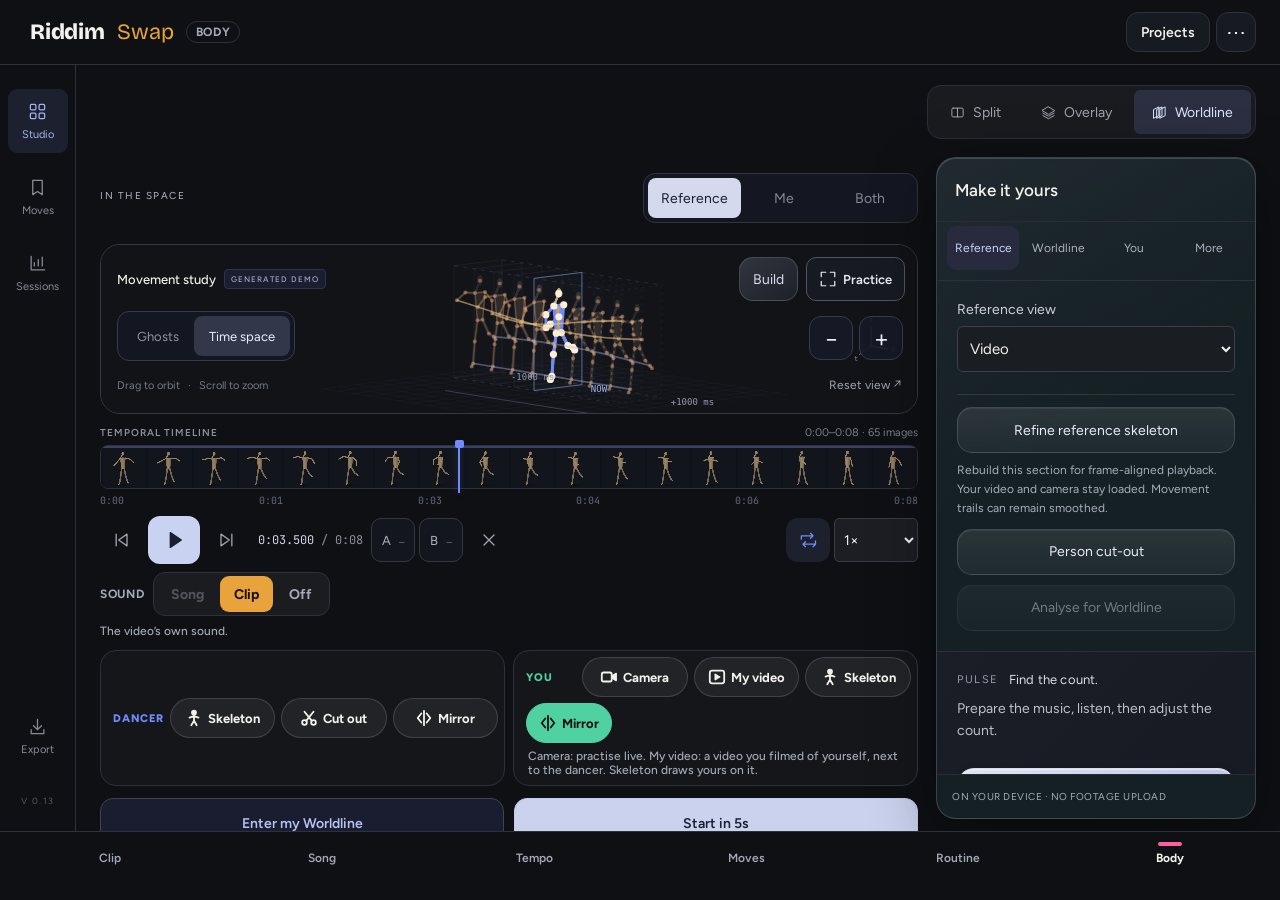
==== mirrorview/index.html @ 78fa69e2 "Routine timeline: drag moves straight away, safer trims, Undo, no tab switching - A move drags witho" ====
<!DOCTYPE html>

<html lang="en">
<head>
<script>window.RS_BUILD='rs-dcc51fe8d8'</script>
<meta charset="utf-8"/><meta content="width=device-width,initial-scale=1,viewport-fit=cover" name="viewport"/>
<meta content="#0b0e0d" name="theme-color"/><meta content="MirrorView — see movement through time. A local-first movement practice studio." name="description"/>
<title>Riddim Swap · Body</title>
<link rel="preconnect" href="https://fonts.googleapis.com"><link rel="preconnect" href="https://fonts.gstatic.com" crossorigin>
<link rel="stylesheet" href="https://fonts.googleapis.com/css2?family=Bricolage+Grotesque:opsz,wght@12..96,700;12..96,800&family=Figtree:wght@400;500;600;700&family=JetBrains+Mono:wght@500;700&display=swap">
<meta name="apple-mobile-web-app-capable" content="yes">
<meta name="mobile-web-app-capable" content="yes">
<meta name="apple-mobile-web-app-status-bar-style" content="black-translucent">
<link rel="manifest" href="../manifest.webmanifest">
<link rel="apple-touch-icon" href="../icons/apple-touch-icon.png">
<style>
:root{color-scheme:dark;--bg:#0E1014;--panel:#171A21;--line:#2C313C;--text:#F3F1EC;--muted:#A3A9B6;--green:#6E8BFF;--you:#4FD1A1;--ref:#6E8BFF;--radius:16px;font-family:Figtree,-apple-system,BlinkMacSystemFont,'Segoe UI',sans-serif;font-synthesis:none}*{box-sizing:border-box}html,body{margin:0;height:100%;overflow:hidden}body{background:var(--bg);color:var(--text);font-size:13px}button,input,select{font:inherit}button{cursor:pointer}button,a,select,input{touch-action:manipulation}button{color:inherit;background:none;border:0}button:disabled{opacity:.38;cursor:not-allowed}button:focus-visible,a:focus-visible,input:focus-visible,select:focus-visible,[tabindex]:focus-visible{outline:2px solid var(--green);outline-offset:3px}a{color:inherit;text-decoration:none}svg{width:18px;height:18px;fill:none;stroke:currentColor;stroke-width:1.6;stroke-linecap:round;stroke-linejoin:round;flex-shrink:0}.icon-defs{position:absolute;width:0;height:0;overflow:hidden}.app{height:100vh;height:100dvh;display:flex;flex-direction:column}.topbar{height:76px;flex-shrink:0;display:flex;align-items:center;justify-content:space-between;padding:0 28px;border-bottom:1px solid var(--line);gap:20px}.brand{display:flex;align-items:center;font-size:24px;letter-spacing:-1.2px;font-weight:650}.brand>span:not(.brand-mark){color:#959aa5;font-weight:400}.brand small{font-size:8px;letter-spacing:1.7px;margin-left:10px;padding:4px 5px;border:1px solid #393d46;border-radius:4px;color:#96a0c8}.brand-mark{display:inline-flex;gap:4px;margin-right:11px;transform:skewY(-10deg)}.brand-mark i{display:block;width:11px;height:25px;border:2px solid var(--green);border-radius:2px}.brand-mark i:last-child{background:var(--green);height:21px;margin-top:4px}.top-center{font-size:9px;letter-spacing:1.9px;color:#9397a0;display:flex;align-items:center;gap:9px}.status-dot{width:5px;height:5px;background:var(--green);border-radius:50%;display:inline-block}.top-actions{display:flex;align-items:center;gap:18px}.button{display:inline-flex;align-items:center;justify-content:center;gap:9px;background:var(--green);color:#131620;padding:12px 18px;border:1px solid transparent;border-radius:8px;font-size:12px;font-weight:650;transition:background .2s}.button:hover{background:#9eb1fa}.button.secondary{background:#212329;color:#dfe2ec;border-color:#333741}.button.secondary:hover{background:#2c3039}.button.wide{width:100%}.icon-button{display:inline-flex;align-items:center;justify-content:center;width:34px;height:34px;border-radius:7px;color:#9fa3ac;flex-shrink:0}.icon-button:hover{background:#22252b;color:#ffffff}.icon-button.active{color:var(--green);background:#1d202d}.workspace{display:flex;flex:1;min-height:0}.rail{width:90px;flex-shrink:0;border-right:1px solid var(--line);display:flex;flex-direction:column;align-items:center;padding-top:27px;gap:12px}.rail-item{width:64px;height:64px;border-radius:9px;display:flex;flex-direction:column;align-items:center;justify-content:center;gap:7px;color:#888c95;font-size:10px}.rail-item svg{width:19px;height:19px}.rail-item.selected{background:#1b1e28;color:var(--green)}.rail-item:hover{background:#1d1f25}.rail-spacer{flex:1}.version{font-size:9px;color:#565a63;letter-spacing:1.5px;margin:15px 0 25px}main{flex:1;min-width:0;min-height:0;padding:27px 30px 14px;display:flex;flex-direction:column}.workspace-heading{display:flex;align-items:center;justify-content:space-between;margin-bottom:25px;gap:20px}.eyebrow{font-size:9px;font-weight:600;letter-spacing:1.8px;color:#8e929d;margin:0 0 10px}.eyebrow span{padding:0 7px;color:#4f545f}h1{font-size:clamp(21px,2vw,29px);font-weight:500;letter-spacing:-.9px;margin:0}h1 em{font-style:normal;color:#878ea0}.mode-switch{display:flex;align-items:center;gap:4px;padding:5px;border:1px solid var(--line);background:#101215;border-radius:10px;flex-shrink:0}.mode-switch button{display:flex;align-items:center;justify-content:center;gap:7px;padding:9px 11px;border-radius:6px;font-size:11px;color:#a1a4ac}.mode-switch button.active{background:#202434;color:#b3c0f5}.mode-switch button:hover:not(.active){background:#1c1e23}.mode-switch button svg{width:15px;height:15px}.mode-switch b{font-size:7px;font-weight:600;letter-spacing:.6px;padding:3px 4px;border:1px solid #464f71;border-radius:3px;color:#91a3e8}.workbench{display:flex;gap:20px;flex:1;min-height:0;min-width:0}.stage-column{flex:1;min-width:0;min-height:0;display:flex;flex-direction:column}.stage{background:#101215;border:1px solid #2b2e34;border-radius:var(--radius);position:relative;overflow:hidden;flex:1;min-height:160px;isolation:isolate}#stage-canvas{width:100%;height:100%;display:block;touch-action:none}.stage-header{position:absolute;top:18px;left:21px;right:18px;display:flex;align-items:center;justify-content:space-between;pointer-events:none}.stage-header button{pointer-events:auto}.clip-label{display:flex;align-items:center;gap:9px;min-width:0}.clip-dot{width:5px;height:5px;background:var(--ref);border-radius:50%;flex-shrink:0}.clip-label strong{font-size:11px;font-weight:500;max-width:220px;overflow:hidden;text-overflow:ellipsis;white-space:nowrap}.tag{font-size:7px;font-weight:500;letter-spacing:1px;color:#9fa3ae;border:1px solid #353a44;border-radius:4px;padding:4px 6px;white-space:nowrap}.worldline-heading{position:absolute;top:81px;left:25px;pointer-events:none}.worldline-heading .eyebrow{font-size:8px;letter-spacing:2.5px;color:#828cb4;margin-bottom:10px}.tiny-world{padding:0!important;color:var(--green)!important;margin-right:4px}.worldline-heading h2{font-size:23px;font-weight:450;letter-spacing:-.7px;margin:0 0 9px}.worldline-heading p{font-size:10px;color:#8b909c;margin:0}.space-switch{position:absolute;bottom:53px;left:24px;background:#111316d9;border:1px solid #363b45;border-radius:7px;padding:3px;display:flex;backdrop-filter:blur(8px)}.space-switch button{padding:6px 10px;border-radius:4px;font-size:10px;color:#8f949f}.space-switch button.active{background:#252939;color:#c3ccee}.stage-footer{position:absolute;bottom:15px;left:24px;right:23px;display:flex;align-items:center;justify-content:space-between;color:#747a87;font-size:9px;gap:10px;pointer-events:none}.stage-footer span{display:flex;align-items:center;gap:6px}.stage-footer svg{width:12px;height:12px}.stage-footer b{font-weight:400;margin:0 2px}.stage-footer button{pointer-events:auto}.text-button{color:#9ea4b2;font-size:10px;padding:3px;display:inline-flex;align-items:center;gap:7px}.text-button:hover{color:var(--green)}.camera-placeholder{position:absolute;left:50%;right:0;top:38%;padding:0 18px;text-align:center;max-width:100%;pointer-events:none}.camera-placeholder>svg{width:32px;height:32px;color:#878fa1}.camera-placeholder h3{font-size:18px;font-weight:500;letter-spacing:-.5px}.camera-placeholder p{font-size:11px;line-height:1.6;color:#8c919e;max-width:220px;margin:0 auto 15px}.camera-placeholder button{pointer-events:auto}.camera-placeholder small{display:block;margin-top:12px;color:#777d8a;font-size:9px}.score-badge{position:absolute;top:61px;right:17px;background:#0f1117f0;border:1px solid #383d50;padding:11px 16px;border-radius:9px;text-align:center;max-width:180px}.score-badge span{display:block;letter-spacing:1px;font-size:7px;color:#a0a7c1}.score-badge strong{font-size:25px;display:block;margin:4px 0;color:var(--green)}.score-badge small{display:block;font-size:9px;color:#a0a6b4}.prepare-banner{position:absolute;bottom:55px;left:50%;transform:translateX(-50%);width:min(90%,400px);display:flex;align-items:center;gap:15px;background:#16181df5;border:1px solid #454e72;padding:15px;border-radius:9px;z-index:5;box-shadow:0 8px 25px #00000055}.prepare-banner>div{flex:1}.prepare-banner strong{font-size:11px;display:block;margin-bottom:8px}.prepare-banner progress{width:100%;height:3px;accent-color:var(--green)}.spinner{width:17px;height:17px;border:2px solid #464c5a;border-top-color:var(--green);border-radius:50%;animation:spin 1s linear infinite}@keyframes spin{to{transform:rotate(360deg)}}.transport{margin-top:16px;flex-shrink:0;padding:0 1px}.timeline-top{display:flex;justify-content:space-between;align-items:center;margin-bottom:10px}.timeline-top .eyebrow{margin:0;font-size:8px;letter-spacing:1.5px}.timeline-top>span:last-child{font-size:9px;color:#7a7f8a}.timeline{height:52px;border-radius:7px;border:1px solid #2d3139;position:relative;touch-action:none;cursor:ew-resize;background:#16181d}.timeline canvas{width:100%;height:100%;border-radius:6px;display:block}.playhead{position:absolute;top:-4px;bottom:-5px;width:2px;background:var(--green);pointer-events:none;left:43.75%;box-shadow:0 0 7px #6E8BFF40}.playhead>i{position:absolute;width:9px;height:8px;background:var(--green);left:-3.5px;top:-2px;border-radius:2px}.loop-region{position:absolute;top:0;bottom:0;background:#6E8BFF14;border-top:2px solid #6E8BFF80;border-bottom:2px solid #6E8BFF80;pointer-events:none}.marker{position:absolute;top:17px;bottom:0;width:20px;height:33px;transform:translateX(-50%);font-size:10px;font-weight:700;border-radius:3px;z-index:2;cursor:ew-resize;touch-action:none}.marker-a{background:var(--green);color:#151821}.marker-b{background:#eec174;color:#241e14}.timeline-ticks{display:flex;justify-content:space-between;margin:7px 0 9px;font:8px 'JetBrains Mono',ui-monospace,SFMono-Regular,Consolas,monospace;color:#646b7c}.transport-row{display:flex;align-items:center;justify-content:space-between;gap:10px}.play-controls,.transport-right,.loop-controls{display:flex;align-items:center;gap:5px}.play-button{width:35px;height:35px;background:var(--green);color:#0d1123;border-radius:50%;display:flex;align-items:center;justify-content:center}.play-button:hover{background:#b1c0fd}.play-button svg{width:16px;height:16px;fill:currentColor;stroke-width:1.5}.time-code{margin-left:10px;font-size:10px;font-family:'JetBrains Mono',ui-monospace,SFMono-Regular,Consolas,monospace;display:flex;gap:7px;color:#8d919a}.time-code strong{font-weight:400;color:#d2d6e4}.compact{border:1px solid #333842;border-radius:5px;font-size:10px;padding:7px 10px;white-space:nowrap;background:#14161d;color:#afb4c0;min-height:31px}.compact span{color:#7e8493;margin-left:5px;font:9px ui-monospace,monospace}.compact:hover{background:#222532}.compact.active{color:var(--green);border-color:#3f4662}.transport select{font-size:10px;width:83px;padding:8px 5px;border-radius:5px}.bottom-caption{display:flex;align-items:center;justify-content:space-between;padding:14px 1px 0;font-size:9px;color:#6f7481;flex-shrink:0}.bottom-caption>span:first-child{display:flex;align-items:center;gap:5px}.bottom-caption i{width:5px;height:5px;border-radius:50%;background:var(--ref);display:inline-block}.bottom-caption i.green{background:var(--you)}.bottom-caption b{margin:0 5px;font-weight:400}.bottom-caption>span:nth-child(2){font-size:9px;letter-spacing:.1px;color:#858d9f}.bottom-caption .text-button{font-size:9px}kbd{border:1px solid #393e49;border-radius:3px;padding:1px 4px;font:9px ui-monospace,monospace}.inspector{width:289px;flex-shrink:0;background:#121316;border:1px solid #2b2e34;border-radius:var(--radius);display:flex;flex-direction:column;min-height:0;overflow:hidden}.inspector-head{padding:21px 18px 20px;border-bottom:1px solid #2a2d35;display:flex;align-items:center;justify-content:space-between;gap:8px}.inspector-head>span:first-child{font-size:13px;letter-spacing:-.25px}.mini-tag{font-size:6.5px;letter-spacing:.9px;color:#9caae1;border:1px solid #313852;padding:4px 5px;border-radius:3px}.inspector-scroll{overflow:auto;scrollbar-width:thin;scrollbar-color:#313546 transparent;min-height:0;flex:1}.control-section{padding:20px 18px;border-bottom:1px solid #252830}.section-label{font-size:8px;letter-spacing:1px;color:#6a707f;display:flex;align-items:center;gap:10px}.section-label>span{font-size:10px;letter-spacing:.2px;color:#d1d5e2}.section-description{font-size:10px;line-height:1.7;color:#7f8594;margin:11px 0 16px}.range-label{display:flex;align-items:center;justify-content:space-between;font-size:10px;color:#949bab;margin-top:17px}.range-label output{font-family:'JetBrains Mono',ui-monospace,SFMono-Regular,monospace;font-size:10px;color:#b0b9dc;background:#1c1f2b;border:1px solid #2a2e3f;padding:3px 6px;border-radius:4px}input[type=range]{display:block;width:100%;height:3px;margin:14px 0 20px;accent-color:var(--green);appearance:none;background:#2f323b;border-radius:9px;cursor:pointer}input[type=range]::-webkit-slider-thumb{appearance:none;width:11px;height:11px;border:2px solid #131621;border-radius:50%;background:var(--green);box-shadow:0 0 0 1px #5b6694}input[type=range]::-moz-range-thumb{width:9px;height:9px;background:var(--green);border:2px solid #131621;border-radius:50%}.dual-fields{display:flex;gap:12px;margin-top:18px}.dual-fields label{width:50%;font-size:9px;color:#8c93a2}.dual-fields select{display:block;width:100%;margin-top:8px}select{border:1px solid #31353f;background:#191b1f;color:#b7bcd3;font-size:11px;padding:8px;border-radius:5px}.segmented{display:flex;background:#0d0e11;border:1px solid #282c3a;padding:3px;border-radius:7px;margin:16px 0 11px}.segmented button{flex:1;padding:7px 5px;border-radius:4px;font-size:10px;color:#838a9b}.segmented button.active{background:#232739;color:#b1bce9}.switch-row{display:flex;justify-content:space-between;align-items:center;gap:10px;margin-top:16px;min-height:20px}.switch-row>span{font-size:10px;color:#a1a7b5;display:flex;align-items:center;gap:8px}.switch-row svg{width:13px;height:13px;color:#939aaa}.switch{width:27px;height:16px;border-radius:20px;background:#363a44;padding:3px;position:relative;flex-shrink:0}.switch:after{content:'';position:absolute;left:3px;top:3px;width:10px;height:10px;background:#7f8799;border-radius:50%;transition:transform .17s}.switch.on{background:#7b91e7}.switch.on:after{background:#191e35;transform:translateX(11px)}.small-label{display:flex;align-items:center;justify-content:space-between;gap:5px;font-size:9px;color:#8990a2;margin-top:18px}.small-label select{max-width:155px;font-size:10px;padding:6px}.info-note{border:1px solid #2e323a;background:#161821;border-radius:7px;display:flex;align-items:flex-start;gap:9px;padding:10px;margin-top:18px;color:#8188a6}.info-note svg{width:12px;height:12px;margin-top:1px}.info-note span{font-size:9px;line-height:1.65}.fine-print{display:block;font-size:9px;color:#777f92;line-height:1.65;margin-top:11px}.practice summary{list-style:none;cursor:pointer;display:flex;justify-content:space-between;align-items:center;margin-bottom:16px}.practice summary::-webkit-details-marker{display:none}.practice>summary>span:last-child{color:#6e778b}.pair-buttons{display:flex;gap:8px;margin-top:17px}.pair-buttons>*{flex:1}.record-button{background:#252017;color:#efc987;border-color:#514228;margin-top:18px}.record-button:hover{background:#382f20}.record-button i{width:6px;height:6px;background:#f9c770;border-radius:50%}.record-button.recording{background:#852c26;color:#ffffff}.checkbox-label{display:flex;align-items:center;gap:6px;font-size:10px;color:#969caa;margin-top:12px}.checkbox-label input{accent-color:var(--green)}.inspector-foot{padding:14px 15px;display:flex;align-items:center;gap:7px;font-size:6.5px;letter-spacing:.8px;color:#828bad;border-top:1px solid #292c34;flex-shrink:0}.inspector-foot>span:last-child{margin-left:auto;color:#5f6678}.toast{position:fixed;bottom:25px;left:50%;transform:translateX(-50%);max-width:min(92vw,500px);width:max-content;border:1px solid #495378;background:#161821fa;color:#dadeed;padding:13px 20px;border-radius:10px;box-shadow:0 8px 30px #00000088;font-size:12px;line-height:1.5;z-index:1000;white-space:normal}dialog{border:1px solid #393d48;background:#11131a;color:var(--text);border-radius:18px;padding:25px;width:min(92vw,530px);max-height:85dvh;overflow:auto;box-shadow:0 25px 100px #000000bb}dialog::backdrop{background:#040506bd;backdrop-filter:blur(7px)}.modal-head{display:flex;justify-content:space-between;gap:20px;align-items:flex-start;margin-bottom:24px}.modal-head .eyebrow{font-size:8px}.modal-head h2{font-size:24px;letter-spacing:-.7px;font-weight:500;margin:0}.modal-copy{color:#9198a8;font-size:12px;line-height:1.8}.modal-copy strong{color:#c9cfe9;font-weight:550}.modal-input{width:100%;border:1px solid #3b4055;background:#0e1015;border-radius:8px;padding:13px;color:#d7dbeb;outline:none;font-size:13px}.modal-row{display:flex;gap:10px;align-items:center;margin-top:13px}.modal-row>*{min-width:0}.modal-row .modal-input{flex:1}.dropzone{border:1px dashed #515c87;border-radius:12px;background:#181c2910;padding:32px;text-align:center;cursor:pointer}.dropzone>svg{width:28px;height:28px;color:var(--green)}.dropzone h3{font-size:16px;font-weight:500}.dropzone p{font-size:11px;color:#828a9d}.or-divider{display:flex;align-items:center;gap:13px;font-size:10px;color:#70798e;margin:23px 0}.or-divider:before,.or-divider:after{content:'';height:1px;background:#2d3247;flex:1}.list-item{border:1px solid #282d41;padding:14px;margin:9px 0;border-radius:9px;display:flex;align-items:center;justify-content:space-between;gap:10px}.list-item h3{font-size:13px;font-weight:550;margin:0 0 5px}.list-item p{font-size:10px;color:#7e86a7;margin:0;line-height:1.6}.list-actions{display:flex;gap:5px;flex-shrink:0}.empty-state{padding:25px 12px;text-align:center;color:#858d9f;line-height:1.8;font-size:12px}.guide-step{display:flex;gap:16px;padding:13px 0;border-bottom:1px solid #25293a}.guide-step>b{font-size:11px;font-weight:400;color:var(--green);margin-top:2px}.guide-step h3{font-size:13px;font-weight:500;margin:0 0 6px}.guide-step p{font-size:11px;line-height:1.7;color:#878fa1;margin:0}.shortcut-grid{display:grid;grid-template-columns:1fr 1fr;gap:12px;margin:20px 0;font-size:11px;color:#9ea5bf}.shortcut-grid span{display:flex;align-items:center;gap:8px}.review-video{width:100%;max-height:48vh;background:#070708;border-radius:8px}.recording-badge{position:absolute;right:18px;bottom:57px;display:flex;align-items:center;gap:8px;background:#352a18ed;border:1px solid #897147;padding:8px 10px;border-radius:7px;font:10px ui-monospace,monospace;color:#ffdea4}.recording-badge>i{width:6px;height:6px;background:#ffcb71;border-radius:50%;animation:blink 1s infinite}.recording-badge button{font-size:10px;color:#fff0d6;margin-left:5px}@keyframes blink{50%{opacity:.3}}#mobile-settings,#close-settings{display:none}.stage:fullscreen{border-radius:0;width:100vw;height:100vh;background:#0c0d0f}.stage:fullscreen .worldline-heading{top:85px}[hidden]{display:none!important}
@media(min-width:1600px){main{padding:35px 42px 20px}.inspector{width:320px}.control-section{padding:24px}.topbar{height:85px}.worldline-heading{top:90px;left:33px}.worldline-heading h2{font-size:28px}.workspace-heading{margin-bottom:30px}}
@media(max-width:1200px){.top-center{display:none}main{padding:23px 21px 15px}.rail{width:72px}.rail-item{width:54px}.inspector{width:254px}.workbench{gap:15px}.workspace-heading{gap:8px}.mode-switch button{padding:8px;font-size:10px}.mode-switch b{display:none}h1{font-size:22px}.bottom-caption>span:nth-child(2){display:none}.time-code{font-size:9px;gap:4px;margin-left:3px}.loop-controls .compact{padding:7px}.transport-row{gap:4px}}
@media(max-width:950px){.rail{display:none}.topbar{height:66px;padding:0 20px}main{padding:20px}.inspector{display:none;position:fixed;right:18px;top:95px;bottom:22px;width:285px;z-index:70;box-shadow:0 12px 70px #000000dd}.inspector.open{display:flex}#mobile-settings,#close-settings{display:inline-flex}.inspector-head .mini-tag{display:none}.worldline-heading{top:85px}.stage-header{left:22px}.workbench{gap:0}.workspace-heading{margin-bottom:20px}.mode-switch button{font-size:11px;padding:9px 12px}h1{font-size:25px}.bottom-caption>span:nth-child(2){display:inline}.transport{margin-top:15px}.transport-row{gap:12px}.time-code{font-size:11px;margin-left:8px}.loop-controls .compact{padding:7px 10px}.topbar .brand{font-size:22px}}
@media(max-width:600px){.topbar{height:60px;padding:0 16px;gap:10px}.brand{font-size:22px!important}.brand small{font-size:6px;padding:3px;margin-left:7px}.brand-mark i{width:9px;height:22px}.brand-mark i:last-child{height:18px}.top-actions{gap:7px}.upload{padding:9px 12px;font-size:10px}.top-actions .icon-button{width:28px}main{padding:16px 12px 9px}.workspace-heading{align-items:flex-start;flex-direction:column;gap:14px;margin-bottom:13px}.workspace-heading .eyebrow{font-size:7px;margin-bottom:7px;letter-spacing:1.6px}h1{font-size:24px;letter-spacing:-1px}.mode-switch{width:100%;justify-content:space-between;padding:4px;border-radius:8px}.mode-switch button{flex:1;font-size:10px;padding:7px 8px;gap:7px}.mode-switch svg{width:14px;height:14px}.stage{border-radius:12px;min-height:150px}.stage-header{top:10px;left:14px;right:10px}.clip-label{gap:6px}.clip-label strong{max-width:118px;font-size:9px}.tag{font-size:5.5px;padding:3px 4px;letter-spacing:.5px}.worldline-heading{top:62px;left:16px}.worldline-heading .eyebrow{font-size:7px;margin-bottom:6px;letter-spacing:1.6px}.worldline-heading h2{font-size:20px;margin-bottom:6px}.worldline-heading p{font-size:8px}.space-switch{bottom:39px;left:14px}.space-switch button{font-size:9px;padding:5px 9px}.stage-footer{bottom:12px;left:14px;right:13px;font-size:7px;gap:3px}.stage-footer .text-button{font-size:8px}.stage-footer svg{width:9px}.transport{margin-top:12px}.timeline-top{margin-bottom:8px}.timeline-top .eyebrow{font-size:7px}.timeline-top>span:last-child{font-size:7px}.timeline{height:39px}.marker{top:8px;height:28px;width:19px}.timeline-ticks{font-size:7px;margin:7px 0}.transport-row{gap:3px;flex-wrap:wrap}.play-controls{gap:1px}.play-controls .icon-button{width:27px}.play-button{width:32px;height:32px}.time-code{font-size:8px;gap:4px;margin-left:5px}.loop-controls{gap:3px}.loop-controls .compact{padding:6px;min-height:27px;font-size:9px}.compact span{font-size:8px;margin-left:2px}.loop-controls .icon-button{width:22px;height:25px}.loop-controls .icon-button svg{width:13px}.transport-right{gap:2px}.transport-right .icon-button{width:29px}.transport select{width:64px;font-size:9px;padding:6px 3px}.transport-right{margin-left:auto}.bottom-caption{padding-top:9px;font-size:7px}.bottom-caption>span:nth-child(2){display:none}.bottom-caption .text-button{font-size:7px}.bottom-caption kbd{font-size:7px}.inspector{top:auto;bottom:0;left:0;right:0;width:100%;max-height:74dvh;border-radius:17px 17px 0 0;z-index:80}.inspector-head{padding:15px 20px}.inspector-scroll{padding-bottom:env(safe-area-inset-bottom)}.control-section{padding:18px 22px}.camera-placeholder{left:0;right:0;top:60%;padding:0 24px}.camera-placeholder>svg{width:24px;height:24px}.camera-placeholder h3{font-size:14px;margin:10px 0}.camera-placeholder p{font-size:9px;margin-bottom:10px;max-width:240px}.camera-placeholder button{padding:9px 13px;font-size:10px}.camera-placeholder small{font-size:7px;margin-top:8px}.score-badge{top:46px;right:12px;padding:7px 9px;max-width:145px}.score-badge strong{font-size:20px}.score-badge small{font-size:7px}.score-badge span{font-size:6px}.prepare-banner{bottom:78px;padding:12px;gap:8px}.prepare-banner strong{font-size:9px}.recording-badge{bottom:39px;right:12px;padding:6px;font-size:8px}.recording-badge button{font-size:8px}dialog{padding:20px}.modal-head h2{font-size:22px}.modal-row{flex-wrap:wrap}.modal-row .button{flex-shrink:0}.modal-copy{font-size:11px}}
@media(max-height:700px) and (min-width:951px){.topbar{height:57px}main{padding-top:16px;padding-bottom:10px}.workspace-heading{margin-bottom:14px}.workspace-heading .eyebrow{margin-bottom:6px}.worldline-heading{top:58px}.worldline-heading h2{font-size:20px}.stage-header{top:10px}.transport{margin-top:10px}.timeline{height:40px}.bottom-caption{padding-top:8px}}
@media(max-height:580px) and (max-width:950px){.topbar{height:45px}.workspace-heading{flex-direction:row;align-items:center;margin-bottom:9px;gap:10px}.workspace-heading .eyebrow{display:none}h1{font-size:18px}.mode-switch{width:auto}.mode-switch button{padding:5px}.mode-switch svg{display:none}.topbar .brand{font-size:18px!important}main{padding:9px 12px}.timeline{height:25px}.timeline-top{display:none}.worldline-heading{display:none!important}.transport{margin-top:7px}.bottom-caption{display:none}.stage-header{top:7px}.stage-footer{bottom:8px}.space-switch{bottom:31px}.inspector{max-height:85dvh}.marker{top:3px;height:21px}.camera-placeholder{top:28%;left:50%}.camera-placeholder>svg,.camera-placeholder small,.camera-placeholder p{display:none}.camera-placeholder h3{margin:8px 0;font-size:12px}}
@media(prefers-reduced-motion:reduce){*,*:before,*:after{animation:none!important;transition:none!important}}

/* 0.2 media reliability: real video elements stay mounted and visible. */
.native-plane{position:absolute;overflow:hidden;pointer-events:none;background:transparent;z-index:0}
.native-plane video{width:100%;height:100%;object-fit:contain;display:block;background:transparent}
.native-reference{z-index:1}.native-camera{z-index:0}
#stage-canvas{position:relative;z-index:2}
.native-plane.pip{z-index:3;background:#0b0c0f;border:1px solid #58607180;border-radius:8px;box-shadow:0 3px 15px #00000055}
.pip-label{display:none;position:absolute;left:5px;bottom:5px;background:#0b0c0ec9;padding:3px 5px;border-radius:3px;font:7px monospace;color:#c1c8e2}
.pip .pip-label{display:block}.decoder-video{position:fixed;left:2px;bottom:2px;width:8px;height:8px;opacity:1;pointer-events:none;z-index:0}
.stage-header,.worldline-heading,.space-switch,.stage-footer,.camera-placeholder,.score-badge{z-index:4}
.prepare-banner,.recording-badge{z-index:7}
.health-bar{display:flex;align-items:center;gap:12px;padding:9px 22px;border-bottom:1px solid #796137;background:#2b2419;color:#f0d4a4;font-size:12px;flex-shrink:0}
.health-bar>span{flex:1;min-width:0;max-height:60px;overflow:auto;line-height:1.45}.health-bar button{white-space:nowrap;color:inherit}
.media-failure{border:1px solid #9a7c47;background:#302718;padding:14px;border-radius:10px;line-height:1.55;font-size:13px;margin:14px 0;overflow-wrap:anywhere}
.media-failure strong{display:block;margin-bottom:6px}.media-failure small{display:block;margin-top:8px;font-family:monospace}
.diagnostic-report{width:100%;box-sizing:border-box;border:1px solid #393e49;background:#0d0e11;color:#bbc0d4;border-radius:9px;padding:12px;height:240px;resize:vertical;font:11px/1.5 monospace}
#camera-detail{display:block;margin:8px 0;line-height:1.5}#resume-camera-button{margin-top:8px}#sound-button{margin:10px 0}
#camera-placeholder p{overflow-wrap:anywhere}#camera-placeholder #camera-message{max-height:100px;overflow:auto}
.modal-load-status{font-size:12px;line-height:1.5;color:#d9c299;margin:12px 0}
@media(max-width:650px){.health-bar{padding:7px 12px;gap:8px;font-size:10px}.health-bar>span{max-height:65px}.health-bar .text-button{font-size:9px}.diagnostics-button{font-size:9px!important}.camera-placeholder p{max-height:55px!important}.pip-label{font-size:6px}.media-failure{font-size:12px}.top-center{display:none}}

/* 0.3: visible playback choices, separate measured frame rates, no extra hidden setup. */
.playback-tools{display:flex;align-items:center;gap:8px;flex-shrink:0;padding:0 0 8px;flex-wrap:wrap}
.playback-tools label{display:flex;align-items:center;gap:8px;color:#9ea4b2;font-size:11px}
.playback-tools select{border:1px solid #3a3f4a;border-radius:6px;background:#1a1d22;color:#F3F1EC;padding:8px;min-width:142px}
.playback-tools .compact{min-height:35px;font-size:11px}
.playback-tools .compact.active{background:#22273b;color:#aabaf8;border-color:#6f7db4}
.tracking-strip{display:flex;justify-content:space-between;gap:10px;font-size:10px;line-height:1.45;color:#979ead;flex-shrink:0;padding:0 0 8px;min-height:22px}
#reference-analysis-status{max-width:72%}#tracking-fps{font-variant-numeric:tabular-nums;text-align:right;color:#a0abd4}
.native-mask-canvas{position:absolute;inset:0;width:100%;height:100%;z-index:1;pointer-events:none}
@media(max-width:650px){.playback-tools{gap:6px;padding-bottom:6px}.playback-tools label{flex:1;min-width:0;font-size:10px;gap:6px}.playback-tools select{flex:1;min-width:0;font-size:14px;min-height:39px;max-width:190px}.playback-tools .compact{font-size:10px;padding:7px;min-height:39px}#analyse-button{width:100%;min-height:32px}.tracking-strip{font-size:9px;gap:8px;min-height:30px;max-height:48px;overflow:hidden}.stage{min-height:130px}.workspace-heading h1,.workspace-heading>.eyebrow{display:none}.workspace-heading{margin-bottom:9px}.tracking-strip #reference-analysis-status{max-width:67%}}
@media(max-height:650px){.playback-tools label{font-size:10px}.playback-tools select{min-height:28px;padding:4px}.playback-tools .compact{min-height:28px}#analyse-button{width:auto;min-height:28px}.tracking-strip{font-size:9px;min-height:18px;padding-bottom:4px}.stage{min-height:100px}.transport{margin-top:7px}}

@media(max-height:480px) and (orientation:landscape){
 .topbar{height:36px}.health-bar{max-height:22px;padding:3px 10px;overflow:auto;font-size:9px}.health-bar>span{max-height:20px}
 main{padding:6px 12px}.workspace-heading{margin-bottom:4px;height:28px;min-height:28px}.workspace-heading h1{display:none}.workspace-heading>div:first-child{display:none}.mode-switch{padding:2px}.mode-switch button{padding:4px 8px}
 .playback-tools{padding-bottom:4px}.playback-tools .compact{min-height:28px;padding:5px}.playback-tools select{min-height:28px;padding:3px}
 .tracking-strip{max-height:18px;min-height:18px;overflow:hidden;padding-bottom:3px}.stage{min-height:150px}.timeline-ticks{display:none}.transport-row{margin-top:5px}.transport{margin-top:5px}
}

/* 0.4 — a movement surface, not a wall of toggles. Large labelled primary actions. */
:root{--bg:#0E1014;--panel:#171A21;--line:#2C313C;--text:#F3F1EC;--muted:#A3A9B6;--green:#6E8BFF;--radius:20px}
button,input,select{font-size:14px}.topbar{height:64px;padding:0 24px}.brand{font-size:23px}.brand small{font-size:12px}.top-center{font-size:10px;letter-spacing:1.8px;color:#a0a6b4}.top-actions{gap:10px}.button{min-height:46px;font-size:14px;padding:10px 16px;border-radius:12px}.compact{min-height:44px;padding:9px 12px;font-size:14px;border-radius:10px}.text-button{font-size:13px;min-height:44px}.icon-button{width:44px;height:44px;min-width:44px;border-radius:12px}.icon-button svg{width:20px;height:20px}.upload{background:#dce1f5;color:#171a25}.rail{width:76px;padding-top:24px}.rail-item{font-size:11px;width:60px}.rail-item.selected{background:#1c202f;color:#a4b3ed}main{padding:20px 24px 12px}.workspace-heading{margin-bottom:18px}.workspace-heading h1{font-size:29px;font-weight:600;letter-spacing:-1px}.workspace-heading h1 em{font-family:inherit;font-style:normal;font-weight:400;color:#989fb9}.workspace-heading .eyebrow{font-size:10px;letter-spacing:1.8px;color:#9da2ae}.mode-switch{padding:4px;background:#191b1f;border:1px solid #2a2e36;border-radius:14px}.mode-switch button{min-height:44px;padding:8px 18px;font-size:14px;gap:8px}.mode-switch button.active{background:#2b2f41;color:#dce3fe}.workbench{gap:18px}.inspector{width:320px;background:#11191b;border:1px solid var(--line);border-radius:20px}.inspector-head{padding:12px 18px;min-height:64px}.inspector-head strong{font-size:17px;font-weight:550}.control-tabs{display:flex;padding:4px 10px 10px;gap:3px;border-bottom:1px solid var(--line);flex-shrink:0}.control-tabs button{flex:1;min-width:0;min-height:44px;font-size:12px;padding:6px;border-radius:9px;color:#acb1bd}.control-tabs button.active{background:#272b3d;color:#cbd5fe}.control-section{padding:20px;border-bottom:1px solid var(--line)}.section-label{font-size:11px;letter-spacing:1.5px;color:#959cac}.section-label span{font-size:13px;letter-spacing:.2px;color:#dadde8}.panel-title{font-size:21px;margin:12px 0 10px;font-weight:500;letter-spacing:-.5px}.section-description{font-size:14px;color:#bdc1cb;line-height:1.6}.fine-print{font-size:12px;line-height:1.6;color:#a2a7b3}.small-label,.range-label{font-size:14px}.small-label select,select{min-height:44px;padding:10px;font-size:14px;background:#1c1e24;border:1px solid #383d48;border-radius:9px;color:#f3f4f8}.switch-row{min-height:52px;font-size:14px}.switch-row>span{font-size:14px}.switch{width:48px;height:30px;min-height:44px;position:relative;background:transparent!important;border:0!important}.switch::before{content:'';position:absolute;width:44px;height:26px;border-radius:30px;background:#32363f;left:2px;top:9px}.switch::after{width:18px;height:18px;top:13px;left:6px;position:absolute;background:#c5c9d1}.switch.on::before{background:#8998d3}.switch.on::after{left:24px;transform:none!important;background:#11162b}.pair-buttons{gap:8px}.pair-buttons>*{flex:1;white-space:normal;line-height:1.3}.checkbox-label{font-size:14px;line-height:1.5;min-height:46px;gap:10px}.checkbox-label input{width:20px;height:20px;flex-shrink:0}.inspector .wide{margin-top:10px}.inspector .info-note{font-size:12px;line-height:1.5}.inspector-foot{font-size:10px;padding:15px;color:#a5aab4;letter-spacing:.5px}
input[type=range]{height:44px;min-height:44px;accent-color:#93a5eb;margin:4px 0;cursor:pointer}input[type=range]::-webkit-slider-thumb{width:22px;height:22px}input[type=range]::-moz-range-thumb{width:22px;height:22px}.segmented{padding:4px;border:1px solid #30343d;background:#141721;border-radius:12px;display:flex}.segmented button{min-height:40px;padding:8px 13px;font-size:14px;flex:1;white-space:nowrap;border-radius:8px}.segmented button.active{background:#d4d9ee;color:#191e32}.world-subject{display:flex;align-items:center;justify-content:space-between;gap:12px;padding:0 0 10px;flex-shrink:0}.world-subject>span{font-size:10px;letter-spacing:1.5px;color:#b1b6c1}.world-subject .segmented{min-width:275px}.body-state-card{display:flex;align-items:center;gap:9px;padding:0 3px 10px;font-size:13px;color:#aebbee;flex-shrink:0}.stage{border:1px solid #353943;border-radius:20px;background:#111316;min-height:170px}.stage-header{top:12px;left:16px;right:12px}.clip-label{gap:8px;flex-wrap:wrap;max-width:calc(100% - 50px)}.clip-label strong{font-size:13px;max-width:210px}.clip-label .tag{font-size:8px;background:#1a1e30;color:#a6adca;border-color:#2f344b;max-width:150px}.clip-dot{display:none}.space-switch{left:16px;right:auto;top:auto;bottom:52px;padding:4px;max-width:none;border-radius:12px;background:#151824e8;border:1px solid #363b50}.space-switch button{min-height:40px;font-size:13px;padding:8px 15px;border-radius:8px}.space-switch button.active{background:#32374a;color:#ebeffe}.space-navigation{position:absolute;right:14px;bottom:53px;display:flex;gap:6px;z-index:5}.space-navigation .icon-button{background:#171a27e8;border:1px solid #363b50;color:#ebeffe;font-size:24px}.stage-footer{bottom:6px;left:16px;right:12px;font-size:11px}.stage-footer .text-button{font-size:12px}.stage-footer svg{display:none}.camera-placeholder h3{font-size:21px}.camera-placeholder p{font-size:14px;line-height:1.5}.camera-placeholder .button{min-height:48px}.camera-placeholder small{font-size:11px}.pip-label{font-size:9px}.native-plane.pip{border-radius:12px;opacity:.9}.prepare-banner{font-size:13px;border-radius:12px}.prepare-banner strong{font-size:13px}.recording-badge{font-size:14px}.recording-badge button{min-height:44px;font-size:13px}.playback-tools{padding:20px;display:flex;flex-direction:column;align-items:stretch;gap:10px;border-bottom:1px solid var(--line)}.playback-tools label{display:flex;flex-direction:column;align-items:stretch;font-size:14px;color:#ced1dd}.playback-tools select{max-width:none;min-height:46px;font-size:15px}.playback-tools .compact{min-height:46px;font-size:14px;width:100%}.tracking-strip{padding:16px 20px;font-size:12px;min-height:90px;max-height:none;display:flex;flex-direction:column;gap:12px}.tracking-strip #reference-analysis-status{max-width:100%;color:#cacdd5}#tracking-fps{font-size:14px;text-align:left}.coverage-card{border:1px solid #655334;padding:12px;border-radius:12px;background:#241f16;margin-top:12px}.coverage-card.complete{border-color:#384267;background:#161925}.coverage-card strong{font-size:13px}.coverage-card p{font-size:12px;line-height:1.5;margin-bottom:0;color:#c0c4ce}.coverage-track{height:7px;background:#0e1015;position:relative;border-radius:6px;margin-top:12px;overflow:hidden}.coverage-track i{position:absolute;height:100%;background:#8fa1e6;border-radius:6px}
.transport{margin-top:12px;padding:0}.timeline-top{margin-bottom:6px}.timeline-top .eyebrow{font-size:10px;letter-spacing:1px}.timeline-top>span:last-child{font-size:11px}.timeline{height:44px;border-radius:8px}.timeline-ticks{font-size:10px;margin-top:5px}.transport-row{margin-top:6px;gap:8px;flex-wrap:wrap}.play-controls{gap:4px}.play-button{width:52px;height:48px;border-radius:12px;background:#cad2f1;color:#191e34}.play-button svg{width:22px;height:22px}.time-code{font-size:12px;margin-left:6px}.transport .compact{font-size:13px;min-height:44px;padding:6px 10px}.transport .icon-button,.transport-right .icon-button{width:44px;height:44px}.transport select{width:94px;font-size:14px;min-height:44px}.loop-controls{gap:4px}.transport-right{margin-left:auto;gap:4px}.transport-right #mobile-settings{display:none}.marker{min-width:28px!important;height:44px!important;font-size:13px!important}.launch-dock{display:flex;gap:10px;margin-top:12px;flex-shrink:0}.dock-button{min-height:52px;display:flex;align-items:center;justify-content:center;gap:6px;border-radius:13px;padding:10px 15px;font-size:14px;line-height:1.25;border:1px solid #3e434e;font-weight:600}.you-button{flex:1;color:#b7c3f5;background:#191d2f}.start-button{flex:1;background:#cbd2ee;color:#191f36;border-color:#c5ccea}.controls-button{background:#202228;color:#e4e7f2}.controls-button svg{width:18px;height:18px}.body-transport{flex-shrink:0;margin-top:12px;padding:12px 14px;border:1px solid #323647;border-radius:14px;background:#12141d}.body-timeline-head{display:flex;justify-content:space-between;align-items:center;gap:10px;font-size:13px}.body-timeline-head strong{font-weight:500;color:#c1c7de}#body-time{font-variant-numeric:tabular-nums;font-size:12px;color:#a7b5ed}.body-transport input{display:block;width:100%;margin:0}.body-actions{display:flex;gap:8px}.body-actions>*{flex:1;min-height:46px}.sr-only{position:absolute;width:1px;height:1px;overflow:hidden;clip:rect(0,0,0,0)}.focus-hud{display:none}.distance-dock{position:fixed;bottom:0;left:0;width:100%;padding:10px 16px max(14px,env(safe-area-inset-bottom));background:#0f1119f2;display:flex;gap:12px;z-index:95}.distance-dock button{min-height:64px;font-size:20px}.distance-dock .controls-button{min-width:80px}.countdown-overlay{position:fixed;inset:0;z-index:110;background:#0c0d10da;display:flex;flex-direction:column;align-items:center;justify-content:center;text-align:center;padding:20px}.countdown-overlay>span{font-size:14px;letter-spacing:3px;color:#c2caeb}.countdown-overlay>strong{font-size:clamp(120px,38vw,220px);line-height:1.2;font-weight:500;letter-spacing:-8px;color:#d2d9f7}.countdown-overlay p{font-size:17px}.countdown-overlay button{margin-top:24px;min-width:160px;min-height:56px;font-size:18px}.toast{font-size:14px;line-height:1.5;max-width:min(540px,calc(100vw - 24px));bottom:100px;z-index:150;white-space:normal}.modal-copy{font-size:15px;line-height:1.6}.modal-row{gap:10px}.modal-row>*{min-height:48px}dialog{max-height:90dvh}.modal-head .icon-button{width:44px;height:44px}.health-bar{font-size:13px;padding:8px 15px}.health-bar .text-button{font-size:12px}.health-bar>span{max-height:60px}
@media(min-width:1051px){#close-settings{display:none}.launch-dock .controls-button{display:none}.inspector{display:flex!important;position:relative;inset:auto;width:320px;max-height:none;z-index:10;box-shadow:none}.stage-column{min-width:450px}}
@media(max-width:1050px){.rail{display:none}.inspector{display:none;position:fixed;top:auto;bottom:0;left:0;right:0;width:100%;height:78dvh;max-height:78dvh;border-radius:24px 24px 0 0;z-index:100;box-shadow:0 -16px 100px #000000aa}.inspector.open{display:flex}.inspector-scroll{padding-bottom:max(18px,env(safe-area-inset-bottom))}.control-tabs button{font-size:14px}.workspace-heading{gap:8px}.workspace-heading>div:first-child{display:none}.mode-switch{width:100%;display:flex}.mode-switch button{flex:1}.workbench{gap:0}}
@media(max-width:650px){
 .topbar{height:58px;padding:0 14px;gap:10px}.brand{font-size:21px}.brand small{font-size:11px}.brand-mark{width:22px}.top-center{display:none}.top-actions{gap:2px}.top-actions .diagnostics-button{display:none}.top-actions .icon-button{width:44px;height:44px}.top-actions .upload{min-height:44px;padding:9px 12px;font-size:13px}.upload svg{width:16px}.top-actions .upload span{display:block}
 main{padding:8px 10px max(8px,env(safe-area-inset-bottom));}.workspace-heading{margin-bottom:8px;min-height:50px;height:auto}.mode-switch{gap:1px;padding:3px}.mode-switch button{font-size:14px;min-height:44px;padding:8px 7px}.mode-switch svg{width:16px;height:16px}.workbench{min-height:0}.world-subject{padding-bottom:8px;gap:8px}.world-subject>span{display:none}.world-subject .segmented{min-width:0;width:100%}.segmented button{min-height:40px;font-size:14px}.body-state-card{font-size:12px;min-height:26px;padding-bottom:7px}.stage{border-radius:16px;min-height:150px}.stage-header{top:6px;left:12px;right:6px}.clip-label{gap:5px;max-width:75%}.clip-label strong{font-size:12px;max-width:140px}.clip-label .tag{font-size:7px;max-width:100px}.stage-header .icon-button{width:44px;height:44px}.stage-footer{bottom:2px;left:12px;right:8px;font-size:10px}.stage-footer .text-button{font-size:11px}.stage-footer #stage-hint b{display:none}.stage-footer #stage-hint{max-width:65%;line-height:1.3}.space-switch{left:10px;bottom:48px;padding:3px}.space-switch button{min-height:40px;font-size:12px;padding:8px 12px}.space-navigation{right:10px;bottom:48px;gap:5px}.space-navigation .icon-button{min-width:40px;width:40px;height:44px}.native-plane.pip{display:none!important}.transport{margin-top:9px}.timeline{height:34px}.timeline-top{min-height:17px}.timeline-top .eyebrow{font-size:9px}.timeline-top #cache-label{font-size:10px;max-width:68%;text-align:right}.timeline-ticks{display:none}.transport-row{margin-top:4px;gap:2px}.play-controls{gap:0}.play-controls>[data-action=back],.play-controls>[data-action=forward]{display:none}.play-button{min-width:50px;width:50px;height:46px}.time-code{font-size:11px;gap:4px}.time-code #total-time,.time-code>span:first-of-type{display:none}.time-code strong{font-size:11px}.transport .loop-controls{gap:0;margin-left:auto}.transport .compact{padding:7px;font-size:12px}.transport .loop-controls .icon-button{min-width:36px;width:36px}.transport-right{margin-left:3px;gap:0}.transport-right #loop-toggle{display:none}.transport select{min-height:44px;width:78px;font-size:13px;padding:8px 4px}.launch-dock{gap:7px;margin-top:8px}.dock-button{min-height:54px;font-size:13px;padding:8px 10px;border-radius:12px}.you-button{flex:1.15}.controls-button{flex:.7;flex-direction:column;gap:3px;padding:6px 8px;font-size:11px}.controls-button svg{width:18px;height:18px}.body-transport{padding:10px 12px;margin-top:8px}.body-timeline-head{font-size:12px}#body-time{font-size:11px}.body-actions>*{min-height:44px;font-size:13px}.body-transport input{height:36px;min-height:36px}.inspector-head{padding:10px 18px}.control-section{padding:18px}.playback-tools{padding:18px;gap:12px}.playback-tools label{font-size:15px}.playback-tools select{min-height:48px;font-size:16px;max-width:none}.playback-tools .compact,#analyse-button{min-height:48px;font-size:15px}.tracking-strip{font-size:13px;max-height:none;min-height:100px;padding:18px}.tracking-strip #reference-analysis-status{max-width:100%}.health-bar{padding:5px 10px;font-size:12px;gap:8px}.health-bar .text-button{font-size:12px}.health-bar>span{max-height:42px}.camera-placeholder h3{font-size:18px}.camera-placeholder p{font-size:13px;max-height:70px!important}.camera-placeholder>svg{display:none}.camera-placeholder button{min-height:44px}.camera-placeholder small{display:none}.toast{font-size:14px}
}
/* Landscape has less vertical room: keep the touch targets, remove decorative rows. */
@media(max-height:500px) and (orientation:landscape){.topbar{height:48px}.workspace-heading{display:none}.rail{display:none}main{padding:6px 10px}.stage{min-height:125px}.world-subject{position:absolute;top:6px;left:50%;transform:translateX(-50%);z-index:6;padding:0}.world-subject>span{display:none}.world-subject .segmented{min-width:240px}.world-subject .segmented button{font-size:12px;min-height:36px}.stage-column{position:relative}.body-state-card{display:none}.timeline-top,.timeline-ticks,.timeline{display:none}.transport,.body-transport{margin-top:4px}.body-transport input{height:28px;min-height:28px}.body-timeline-head{display:none}.body-transport{padding:3px 8px}.body-actions>*{min-height:40px}.launch-dock{margin-top:4px}.dock-button{min-height:44px}.space-switch{bottom:35px}.stage-footer{bottom:0}.space-navigation{bottom:35px}.health-bar{display:none}.inspector{height:96dvh;max-height:96dvh;z-index:100}}
/* Stand-back mode works as a web page; does not depend on iPhone fullscreen support. */
body.distance-mode .topbar,body.distance-mode .health-bar,body.distance-mode .rail,body.distance-mode .workspace-heading,body.distance-mode .world-subject,body.distance-mode .body-state-card,body.distance-mode .transport,body.distance-mode .body-transport,body.distance-mode .launch-dock,body.distance-mode .inspector{display:none!important}
body.distance-mode main{padding:0}body.distance-mode .workbench{gap:0}body.distance-mode .stage{position:fixed;inset:0 0 calc(90px + env(safe-area-inset-bottom)) 0;border:none;border-radius:0;min-height:0}
body.distance-mode .stage-header,body.distance-mode .space-switch,body.distance-mode .space-navigation,body.distance-mode .stage-footer{display:none}body.distance-mode .focus-hud{display:flex;position:absolute;top:max(20px,env(safe-area-inset-top));left:20px;right:20px;z-index:6;justify-content:space-between;align-items:flex-start;gap:14px;pointer-events:none}.focus-hud>span{font-size:18px;line-height:1.4;font-weight:600;color:#c1ccfa;background:#111526e6;border-radius:12px;padding:10px 12px;max-width:65%}.focus-hud>strong{font-size:35px;letter-spacing:-1px;color:#e7ebfe;font-variant-numeric:tabular-nums;font-weight:500}body.distance-mode .native-plane.pip{display:none!important}body.distance-mode .toast{bottom:120px}body.distance-mode .score-badge strong{font-size:64px}
@media(prefers-reduced-motion:reduce){*,*::before,*::after{animation:none!important;transition:none!important}}

/* 0.5: recovery is grouped under More, not scattered over the workspace. */
.recovery-card{border:1px solid #373c47;border-radius:12px;margin:12px 0;background:#161820;padding:16px}
.recovery-card .checkbox-label{min-height:48px;font-size:14px;line-height:1.5}.recovery-card input{width:20px;height:20px}
.recovery-card .compact,.recovery-card .button{min-height:48px;margin:6px 0;text-align:center;white-space:normal}
.recovery-card .fine-print{overflow-wrap:anywhere;line-height:1.55}
.reconnect-camera{position:absolute;bottom:52px;left:50%;transform:translateX(-50%);z-index:8;min-height:48px;white-space:nowrap}
@media(prefers-reduced-motion:reduce){*,*::before,*::after{animation-duration:.01ms!important;transition-duration:.01ms!important}}

/* 0.6: one comparison task, one shared transport. Editors stay out of the movement stage. */
.comparison-strip{display:flex;align-items:center;gap:12px;background:#141724;border:1px solid #303754;border-radius:12px;padding:10px 12px;margin-bottom:8px;flex-shrink:0}
.comparison-strip>div{flex:1;min-width:0}.comparison-strip strong{display:block;font-size:14px;font-weight:600;color:#e1e5f4}.comparison-strip span{display:block;font-size:11px;line-height:1.5;color:#a7acc3;margin-top:3px}
.comparison-strip .compact{min-height:48px;padding:8px 12px;flex-shrink:0;color:#cfd8fd;font-size:13px;border-color:#495171}
.comparison-region{position:absolute;top:0;bottom:0;background:#7287dd18;border-top:2px solid #677dd5;border-bottom:2px solid #677dd5;pointer-events:none}
.linked-controls{padding-top:3px}.linked-controls>div:not(.linked-meta){display:grid;grid-template-columns:1fr 1.5fr 1fr;gap:7px}.linked-controls button{min-height:48px;font-size:13px}.linked-meta{display:flex;align-items:center;gap:10px;min-height:45px}.linked-meta span{flex:1;font-variant-numeric:tabular-nums;font-size:12px;color:#a6b0d7;white-space:nowrap}.linked-meta .text-button{min-height:44px;font-size:11px}.linked-meta select{min-height:44px;width:74px;font-size:13px;border-radius:8px;background:#181b2b}.transport.is-linked .transport-row,.transport.is-linked .timeline-ticks{display:none}.transport.is-linked .timeline-top{margin-bottom:5px}
.alignment-dialog{width:min(680px,calc(100vw - 24px));max-height:92dvh;padding:24px;border:1px solid #3b4260;border-radius:20px;background:#10121a}.alignment-dialog .modal-head{margin-bottom:12px}.alignment-dialog .modal-head h2{font-size:26px;color:#edf0fa}.alignment-dialog .modal-head .icon-button{min-width:44px;width:44px;height:44px}.alignment-intro{font-size:14px;line-height:1.6;color:#c0c4cd;margin:0 0 18px}.anchor-grid{display:grid;grid-template-columns:1fr 1fr;gap:12px}.anchor-card{min-width:0;border:1px solid #323851;border-radius:14px;padding:12px;background:#151823}.anchor-card h3{font-size:15px;margin:0 0 10px;font-weight:600;color:#6E8BFF}.anchor-card.take h3{color:#5772e1}.anchor-preview{display:block;width:100%;height:165px;border-radius:9px}.anchor-time{display:block;text-align:center;font-size:16px;font-variant-numeric:tabular-nums;color:#e4e7f3;margin-top:10px}.anchor-card input[type=range]{width:100%;height:44px;margin:0;accent-color:#eac688}.anchor-card.take input[type=range]{accent-color:#5872da}.anchor-steps{display:flex;gap:6px}.anchor-steps button{flex:1;min-width:0;min-height:44px;padding:6px 2px;font-size:12px;white-space:nowrap}.alignment-fine{border:1px solid #35394b;border-radius:12px;padding:14px;margin-top:14px}.alignment-fine>label{display:flex;justify-content:space-between;font-size:14px;color:#d6d9e8}.alignment-fine output{font-variant-numeric:tabular-nums;color:#bbc6f4}.adjust-row{display:flex;gap:10px;align-items:center}.adjust-row input{flex:1;min-width:0;height:44px}.adjust-row button{min-height:44px;font-size:12px;min-width:72px;padding:6px}.alignment-fine small{font-size:12px;color:#aaafbc;line-height:1.5;display:block}.alignment-result{font-size:13px;line-height:1.5;min-height:21px;color:#d0d5ec}.alignment-buttons{display:flex;gap:10px}.alignment-buttons>button{min-height:50px;font-size:15px}.alignment-buttons .button{flex:1}.alignment-buttons .compact{min-width:80px}.alignment-note{font-size:11px;line-height:1.6;color:#9399a6;margin-bottom:0}.alignment-unlink{min-height:44px;font-size:13px;margin-top:8px}.comparison-tools .button{min-height:48px}
body.distance-mode .comparison-strip,body.distance-mode .linked-controls{display:none!important}
@media(max-width:600px){.comparison-strip{padding:7px 10px;gap:8px;margin-bottom:7px}.comparison-strip strong{font-size:13px}.comparison-strip span{font-size:10px}.comparison-strip .compact{font-size:12px;min-height:46px}.linked-meta{gap:6px}.linked-meta span{font-size:10px}.linked-meta .text-button{font-size:10px;white-space:nowrap}.linked-meta select{width:62px}.linked-controls>div:not(.linked-meta){gap:5px}.linked-controls button{font-size:12px;min-height:46px}.alignment-dialog{padding:16px;width:calc(100vw - 18px);max-height:94dvh}.alignment-dialog .modal-head h2{font-size:22px}.alignment-intro{font-size:13px;margin-bottom:12px}.anchor-grid{gap:8px}.anchor-card{padding:8px}.anchor-card h3{font-size:14px}.anchor-preview{height:140px}.anchor-steps{gap:4px}.anchor-steps button{font-size:11px}.alignment-fine{padding:10px}.adjust-row{gap:6px}.alignment-result{font-size:12px}.alignment-buttons{position:sticky;bottom:-16px;background:#10121a;padding:8px 0}.transport.is-linked .timeline{height:32px}}
@media(max-height:500px) and (orientation:landscape){.comparison-strip{margin:3px 0;padding:3px 8px}.comparison-strip>div{display:flex;gap:10px;align-items:center}.comparison-strip .compact{min-height:36px}.comparison-strip strong{font-size:12px}.comparison-strip span{font-size:10px}.linked-controls{display:flex;align-items:center;gap:12px}.linked-meta{flex:1}.linked-controls>div:not(.linked-meta){flex:1}.linked-controls button{min-height:40px}.anchor-preview{height:105px}}
.alignment-dialog #align-clear-loop{min-height:44px;margin-bottom:8px;font-size:13px}

/* 0.7 Pulse + guided sets. Optional UI stays in the existing Reference / You groups. */
.pulse-card{background:linear-gradient(135deg,#1b1e27,#171922)}.set-card{background:#151927}.pulse-card .button,.set-card .button{min-height:48px;font-size:15px}
.pulse-hud{position:absolute;z-index:6;bottom:77px;left:14px;width:min(290px,calc(100% - 130px));border:1px solid #626d9b55;border-radius:14px;padding:10px 12px;background:#10131cef;pointer-events:none;color:#c1cbf4}
.pulse-hud-title{display:flex;justify-content:space-between;gap:8px;align-items:center}.pulse-hud-title>span{font-size:10px;letter-spacing:1px;font-weight:600}.pulse-hud-title small{font-size:9px;color:#abb0c6;white-space:nowrap}.pulse-beat-line{display:flex;gap:12px;align-items:center;margin-top:6px}.pulse-beat-line>strong{font-size:32px;line-height:1;min-width:24px;font-weight:500;font-variant-numeric:tabular-nums}
.pulse-counts{display:flex;flex:1;gap:3px}.pulse-counts span{flex:1;text-align:center;border-radius:5px;padding:5px 1px;font-size:11px;color:#828a9d;background:#bbc8fd09}.pulse-counts .current{background:#abb6e5;color:#1a1c20;font-weight:700}.pulse-ticks{position:absolute;inset:0;pointer-events:none;z-index:2}.pulse-ticks i{position:absolute;top:60%;bottom:0;width:1px;background:#c6cdeb80}.pulse-ticks i.downbeat{top:0;width:2px;background:#9eade9cc}
.pulse-dialog{width:min(470px,calc(100vw - 20px));max-height:92dvh;background:#10131c;border:1px solid #414652;border-radius:20px;padding:22px}.pulse-dialog .modal-head h2{font-size:28px;letter-spacing:-.7px}.pulse-dialog .modal-head .icon-button{width:44px;height:44px;min-width:44px}.pulse-intro{color:#c0c4cd;font-size:15px;line-height:1.65;margin:0 0 18px}.pulse-intro strong{color:#d2d7ee;font-weight:500}.pulse-dialog button{min-height:48px;font-size:14px}.pulse-dialog .wide{margin-top:12px}.pulse-check{display:flex;align-items:center;gap:12px;min-height:48px;margin:12px 0;color:#cfd4e9;font-size:16px}.pulse-check input{width:22px;height:22px;accent-color:#abb6e5}.pulse-check small{margin-left:auto;color:#949aa8;font-size:12px}.pulse-field{display:flex;align-items:center;justify-content:space-between;gap:12px;margin:18px 0 10px;color:#bec2d5;font-size:14px}.pulse-field select{font-size:16px;min-height:48px;background:#1b1e2b;border-radius:8px;padding:8px 12px;color:#dfe3f0;border:1px solid #3f4450}
.tempo-controls{display:flex;gap:10px;align-items:center}.tempo-controls button{min-width:55px;font-size:26px}.tempo-controls input{width:100%;min-width:0;height:65px;background:#1c1f2c;border:1px solid #3d4257;border-radius:14px;color:#c7d0f3;font-size:38px;text-align:center;font-variant-numeric:tabular-nums}.pulse-pair{display:grid;grid-template-columns:1fr 1fr;gap:10px;margin-top:12px}.pulse-pair button{padding:8px;font-size:13px;white-space:normal}.pulse-note{color:#9aa0af;font-size:12px;line-height:1.7;margin:10px 0 14px}.pulse-anchor{display:flex;align-items:center;justify-content:space-between;gap:10px;padding:14px 0;border-top:1px solid #3c414d;border-bottom:1px solid #3c414d;margin-top:15px}.pulse-anchor span,.set-range span{display:block;font-size:10px;letter-spacing:1.8px;color:#9198a9}.pulse-anchor strong{display:block;font-size:22px;color:#ccd2e9;line-height:1.5;font-weight:500;font-variant-numeric:tabular-nums}.pulse-anchor button{font-size:12px}
.set-range{background:#1a1e2c;border:1px solid #3c414c;border-radius:14px;padding:18px}.set-range strong{font-size:20px;color:#d4d9ed;display:block;line-height:1.6;font-weight:500;font-variant-numeric:tabular-nums}.set-range small{display:block;font-size:12px;color:#959cac;line-height:1.6}.set-fields{display:grid;grid-template-columns:1fr 1fr;gap:12px;margin-top:22px}.set-fields label{color:#c1c5d6;font-size:14px}.set-fields select{display:block;width:100%;min-height:50px;font-size:16px;border:1px solid #434855;border-radius:10px;padding:8px;background:#1c1f2c;color:#dfe3f2;margin-top:8px}.set-estimate{color:#bfc7e9;font-size:14px;line-height:1.65}.practice-result{display:flex;align-items:center;gap:10px;padding:9px 12px;border:1px solid #3d435b;background:#1d202d;border-radius:12px;margin-bottom:8px}.practice-result>div{flex:1}.practice-result strong{font-size:14px;display:block;color:#cbd2ef}.practice-result small{display:block;font-size:12px;color:#aaafc6;line-height:1.5}.practice-result button{min-height:44px;padding:6px;color:#a8b2db}
body.distance-mode .practice-result{display:none!important}body.distance-mode .pulse-hud{bottom:24px;left:50%;transform:translateX(-50%);width:min(370px,calc(100% - 30px));padding:16px;border-radius:20px;background:#101422f5}
body.distance-mode .pulse-hud-title>span{font-size:14px}body.distance-mode .pulse-hud-title small{font-size:12px}body.distance-mode .pulse-beat-line>strong{font-size:64px;min-width:45px}body.distance-mode .pulse-counts{gap:4px}body.distance-mode .pulse-counts span{font-size:16px;padding:10px 2px}.distance-dock #set-pause-button{flex:.8;font-size:15px}
@media(max-width:600px){.pulse-hud{bottom:72px;width:calc(100% - 135px);padding:8px;left:9px}.pulse-hud-title{display:block}.pulse-hud-title small{display:block;margin-top:3px}.pulse-beat-line{gap:7px}.pulse-beat-line>strong{font-size:28px;min-width:18px}.pulse-counts{gap:2px}.pulse-counts span{font-size:10px;padding:5px 0}.pulse-dialog{padding:18px}.pulse-dialog .modal-head h2{font-size:25px}.pulse-intro{font-size:14px}.practice-result{padding:7px 10px}.practice-result small{font-size:11px}}
@media(max-height:500px) and (orientation:landscape){.pulse-hud{bottom:30px;width:250px}.pulse-hud-title{display:flex}body.distance-mode .pulse-hud{bottom:12px;left:16px;transform:none;width:230px;padding:10px}body.distance-mode .pulse-beat-line>strong{font-size:35px}body.distance-mode .pulse-counts span{font-size:13px;padding:6px 0}body.distance-mode .pulse-hud-title>span{font-size:11px}body.distance-mode .pulse-hud-title small{font-size:10px}}
/* Pulse V1: compact source-time overview; detail is an explicit editor, never a permanent DAW. */
.music-card{border:1px solid #333741;border-radius:12px;background:#101619;margin-bottom:8px;padding:4px 8px;min-width:0;overflow:hidden}.music-card[hidden]{display:none!important}.music-card-top{display:flex;align-items:center;gap:8px;min-height:40px}.music-open{display:flex;flex:1;align-items:baseline;gap:9px;background:none;border:0;color:#edeff8;text-align:left;min-height:44px;padding:0 3px;cursor:pointer}.music-open span{font-size:10px;letter-spacing:.12em;color:#a3aed7}.music-open strong{font-size:15px;font-weight:650}#music-count-mini{font-size:25px;font-weight:750;color:#bbc6f5;font-variant-numeric:tabular-nums;min-width:22px;text-align:center}.music-mini-status{font-size:10px;line-height:1.4;color:#9aa1b0;white-space:nowrap;text-overflow:ellipsis;overflow:hidden;margin:2px 0;max-width:100%}.music-timeline{position:relative;width:100%;min-width:0;touch-action:none;overflow:hidden;border-radius:8px;background:#101619;cursor:crosshair}.music-timeline canvas{display:block}.music-playhead{position:absolute;top:0;bottom:0;width:2px;pointer-events:none;background:#f7f7f8;box-shadow:0 0 3px #ffffff50}.music-position{position:absolute;inset:0;pointer-events:none}.music-position:focus-visible{outline:2px solid #bbc6f5;outline-offset:-3px}.music-dialog{width:min(860px,calc(100vw - 16px))!important;max-width:860px!important;max-height:calc(100dvh - 20px)!important}.music-editor{display:flex;flex-direction:column;gap:10px;min-width:0;color:#e0e2eb}.music-lead{font-size:16px;color:#bcc0ca;margin:0}.music-metrics{display:flex;flex-wrap:wrap;align-items:baseline;gap:8px}.music-metrics strong{font-size:26px;letter-spacing:-.035em}.music-metrics span{font-size:12px;color:#a9afbc}.music-note{font-size:12px;line-height:1.55;color:#a8adba;margin:0}.music-button-row,.music-editor-toolbar{display:flex;flex-wrap:wrap;gap:7px}.music-editor button,.music-editor input:not([type=checkbox]),.music-editor select{min-height:44px;font-size:14px}.music-editor button{cursor:pointer}.music-editor input,.music-editor select{background:#151e21;color:#f0f2f8;border:1px solid #3f4551;border-radius:8px;padding:8px;max-width:100%;box-sizing:border-box}.music-editor input[type=range]{padding:0;accent-color:#b9c2e7;flex:1;min-width:50px}.music-editor label{font-size:12px;color:#b7bbc6;display:flex;align-items:center;gap:8px;flex-wrap:wrap}.music-time-row{display:flex;justify-content:space-between;gap:8px;align-items:center;flex-wrap:wrap;font-size:12px;font-variant-numeric:tabular-nums}.music-time-row label{min-height:40px}.music-pan-label{width:100%;display:flex!important}.music-snap-controls{display:flex;gap:12px}.music-snap-controls label{flex:1}.music-snap-controls select{flex:1}.music-event-card{border:1px solid #393d48;border-radius:12px;padding:12px;display:flex;flex-direction:column;gap:10px;background:#12141b}.music-event-card h3{margin:0;font-size:15px}.music-event-fields{display:grid;grid-template-columns:1fr 1fr;gap:8px}.music-event-fields label{display:flex;flex-direction:column;align-items:stretch}.music-event-fields input{min-width:0;width:100%}.music-event-fields select{width:100%}#music-events{max-height:150px;overflow:auto;display:flex;flex-direction:column;gap:5px}.music-event-item{border:1px solid #333740;background:#141721;color:#c6cce6;display:flex;justify-content:space-between;gap:12px;border-radius:8px;padding:8px 10px;text-align:left;align-items:center}.music-event-item span{font-size:11px;color:#a7adba}.music-event-item[aria-pressed=true]{border-color:#b4c0ee;background:#242837}#music-selected-editor{display:flex;flex-direction:column;gap:8px}.music-details summary{min-height:44px;display:flex;align-items:center;font-size:14px;cursor:pointer;color:#cbd0e3}.music-details[open]{display:flex;flex-direction:column;padding:8px;border:1px solid #333741;border-radius:8px}.music-details>*{margin-bottom:10px}.music-editor-toolbar .button{flex:1}.music-editor .compact{padding:8px 12px}.music-editor [hidden]{display:none!important}
@media(max-width:700px){.music-card{padding:2px 6px;margin-bottom:4px}.music-card-top{min-height:38px}.music-mini-status{font-size:10px}.music-open{gap:6px}.music-open strong{font-size:14px}.music-card-top>.compact{padding:6px 9px;min-height:40px}.music-dialog{padding:14px!important}.music-editor-toolbar{gap:5px}.music-editor-toolbar .compact{padding:6px 10px}.music-event-fields{grid-template-columns:1fr 1fr}.music-metrics strong{font-size:24px}.stage-column:has(.music-card:not([hidden])) .timeline-top{display:none}.stage-column:has(.music-card:not([hidden])) .timeline{height:28px!important}.stage-column:has(.music-card:not([hidden])) .timeline-ticks{display:none}}
@media(max-height:720px) and (max-width:700px){.compact-music{height:34px!important}.music-card-top{min-height:32px}.music-open{min-height:36px}.music-mini-status{display:none}.music-card{padding-top:0;padding-bottom:0}.music-card-top>.compact{min-height:36px}}
@media(max-height:500px) and (orientation:landscape){.music-card{padding:0 6px;margin-bottom:2px}.music-card .compact-music,.music-card .music-mini-status{display:none}.music-card-top{min-height:34px}.music-open{min-height:36px}.music-card-top>.compact{min-height:36px}}
.music-card-top>.compact,.music-open{min-height:44px!important}

/* 0.9 — Practice is a presentation of the SAME stage and retained media nodes.
   Safe-area variables also allow tests to inject representative notch dimensions. */
:root{--pv-safe-top:env(safe-area-inset-top,0px);--pv-safe-bottom:env(safe-area-inset-bottom,0px);--pv-safe-left:env(safe-area-inset-left,0px);--pv-safe-right:env(safe-area-inset-right,0px)}
.practice-entry{display:inline-flex;align-items:center;justify-content:center;gap:6px;min-height:44px;min-width:44px;padding:8px 12px;border:1px solid #505562;border-radius:10px;background:#141826e8;color:#ebedf5;font-size:13px;font-weight:600;white-space:nowrap}
.practice-entry svg{width:18px;height:18px}.music-practice-entry{margin:6px 0;width:100%}.stage-header .clip-label{max-width:calc(100% - 118px)}
.timeline-top .practice-entry{min-height:40px;font-size:12px}.timeline-top #cache-label{min-width:0;text-align:right;overflow-wrap:anywhere}.body-transport>.practice-entry{float:right;margin-bottom:4px}
#practice-ui[hidden]{display:none!important}
body.practice-active .topbar,body.practice-active .health-bar,body.practice-active .rail,body.practice-active .workspace-heading,body.practice-active .stage-column>:not(#stage),body.practice-active .inspector,body.practice-active #distance-dock,body.practice-active #countdown-overlay{display:none!important}
body.practice-active main{padding:0!important}body.practice-active .workbench{gap:0!important}
body.practice-active #stage{position:fixed!important;inset:0!important;width:auto!important;height:100vh!important;height:100dvh!important;border:0!important;border-radius:0!important;min-height:0!important;max-height:none!important;background:#0d0f15;z-index:300;--pv-footer:128px;--pv-top:58px;overflow:hidden;isolation:isolate}
body.practice-active #stage>#stage-canvas{position:absolute!important;left:var(--pv-safe-left)!important;top:calc(var(--pv-safe-top) + var(--pv-top))!important;width:calc(100% - var(--pv-safe-left) - var(--pv-safe-right))!important;height:calc(100% - var(--pv-safe-top) - var(--pv-safe-bottom) - var(--pv-top) - var(--pv-footer))!important;min-height:0!important;z-index:2;touch-action:none}
body.practice-active #stage>.stage-header,body.practice-active #stage>.worldline-heading,body.practice-active #stage>.space-switch,body.practice-active #stage>.space-navigation,body.practice-active #stage>.stage-footer,body.practice-active #stage>.focus-hud,body.practice-active #stage>.pulse-hud,body.practice-active #stage>.score-badge,body.practice-active #stage>.camera-placeholder,body.practice-active #stage>.prepare-banner,body.practice-active #stage>.reconnect-camera{display:none!important}
body.practice-active .native-plane .pip-label{display:none!important}
body.practice-active .toast{z-index:2000;bottom:max(12px,var(--pv-safe-bottom));max-width:90vw}
body.practice-active #stage .recording-badge{top:calc(var(--pv-safe-top) + 65px);right:max(12px,var(--pv-safe-right));left:auto;z-index:10;font-size:16px}
#practice-ui{position:absolute;inset:0;z-index:8;pointer-events:none;color:#eceef6;font-family:inherit}
#practice-ui button,#practice-ui input,#practice-ui select{pointer-events:auto;touch-action:manipulation}
#practice-ui button{min-width:48px;min-height:48px;border-radius:12px;border:1px solid #494e5b;font-size:17px;color:inherit;background:#141826;font-weight:600;line-height:1.15;padding:9px 12px}
#practice-ui button:disabled{opacity:.4}
.pv-top{position:absolute;left:calc(var(--pv-safe-left) + 12px);right:calc(var(--pv-safe-right) + 12px);top:calc(var(--pv-safe-top) + 4px);display:flex;justify-content:space-between;align-items:center;height:50px;gap:8px;z-index:9}
.pv-top>span{font-size:14px;font-weight:600;color:#b1b6c9;min-width:0;overflow:hidden;text-overflow:ellipsis;white-space:nowrap}
.pv-top>div{display:flex;gap:8px}.pv-top button{display:flex;gap:6px;align-items:center}.pv-top button svg{width:20px;height:20px}
.pv-footer{position:absolute;bottom:var(--pv-safe-bottom);left:var(--pv-safe-left);right:var(--pv-safe-right);padding:0 12px 8px;background:#0e1019;pointer-events:auto;border-top:1px solid #3c414d}
.pv-meter{display:flex;align-items:center;gap:14px;min-height:108px;padding:6px 4px}
#pv-count{font-size:96px;line-height:1;letter-spacing:-5px;font-weight:700;min-width:62px;font-variant-numeric:tabular-nums;color:#cdd6f8}
.pv-count-info{flex:1;min-width:0;display:flex;flex-direction:column;gap:10px}.pv-count-info>span{font-size:14px;font-weight:600;letter-spacing:.5px;color:#bfc3d5}
.pv-dots{display:flex;gap:5px}.pv-dots i{width:10px;height:10px;background:#434853;border-radius:50%;flex:1;max-width:15px}.pv-dots i.on{background:#bec9f7;box-shadow:0 0 0 2px #8f96a7}
.pv-first{border-left:4px solid #95a9fc;padding-left:8px}.pv-first #pv-count{color:#95a9fc}
.pv-meta{margin-left:auto;max-width:45%;text-align:right;display:flex;flex-direction:column;align-items:flex-end;gap:4px}.pv-meta strong{font-size:25px;font-weight:500}.pv-meta span{font-size:13px;color:#c6cad3;max-width:100%;overflow:hidden;text-overflow:ellipsis;white-space:nowrap}
.pv-meter.no-pulse{min-height:44px;padding:4px}.pv-meter.no-pulse .pv-meta{flex-direction:row;align-items:center;max-width:100%;width:100%;justify-content:space-between;text-align:left}.pv-meter.no-pulse .pv-meta strong{font-size:22px}
#pv-accent:empty{display:none}#pv-accent{color:#ffd48b;font-size:14px!important}
.pv-message{font-size:14px;line-height:1.35;color:#e0d1b8;text-align:center;margin:0;padding:0}.pv-message:not(:empty){padding:5px 3px}
#practice-ui #pv-progress{width:100%;height:24px;min-height:24px;display:block;padding:0;margin:0 0 5px;accent-color:#c1caef;background:transparent;cursor:pointer}
#pv-progress::-webkit-slider-thumb{width:20px;height:20px}
.pv-controls{display:flex;gap:8px;justify-content:center;max-width:850px;margin:auto;overflow:hidden;opacity:1}
#practice-ui .pv-controls button{flex:1;min-width:0;min-height:66px;font-size:16px;padding:7px 8px;display:flex;align-items:center;justify-content:center;flex-direction:column;gap:4px;max-width:200px}
#practice-ui .pv-controls button svg{width:25px;height:25px;stroke-width:2}.pv-controls b{font-size:25px;font-weight:600}
#practice-ui .pv-controls .pv-primary{flex:1.6;background:#cfd6f3;color:#13182f;border-color:#cfd6f3}
.pv-controls-hidden .pv-controls{height:0;opacity:0;pointer-events:none}.pv-controls-hidden #pv-progress{height:8px!important;min-height:8px!important;pointer-events:none;margin-bottom:0!important}.pv-controls-hidden .pv-top>span{opacity:.45}.pv-controls-hidden #pv-options-toggle{opacity:.6}
.pv-options{position:absolute;pointer-events:auto;z-index:20;right:calc(var(--pv-safe-right) + 10px);left:calc(var(--pv-safe-left) + 10px);top:calc(var(--pv-safe-top) + 10px);max-width:580px;margin:auto;max-height:calc(100% - var(--pv-safe-top) - var(--pv-safe-bottom) - 20px);overflow-y:auto;overscroll-behavior:contain;background:#101422;border:1px solid #666d7d;border-radius:16px;padding:16px;box-shadow:0 12px 60px #000000cc}
.pv-options[hidden]{display:none}.pv-options-head{display:flex;justify-content:space-between;align-items:center;gap:12px;margin-bottom:14px}.pv-options h2{font-size:21px;letter-spacing:-.5px;font-weight:600;margin:0}
.pv-options label{display:flex;flex-direction:column;gap:6px;font-size:15px;color:#c3c7d7;margin-bottom:14px}
.pv-options select{width:100%;font-size:16px;min-height:48px;padding:10px;border:1px solid #626875;border-radius:9px;background:#1d2134;color:#edeff8}
.pv-option-pair{display:grid;grid-template-columns:1fr 1fr;gap:10px}.pv-option-pair>*{min-width:0}
.pv-option-row,.pv-speed-options{display:flex;gap:8px;margin-bottom:10px}.pv-option-row button,.pv-speed-options button{flex:1}
#practice-ui .pv-speed-options button[aria-pressed=true]{background:#cfd6f3;color:#13182f}
.pv-options label.pv-check{flex-direction:row;align-items:center;min-height:44px;margin:8px 0}.pv-check input{width:23px;height:23px;accent-color:#9eaeec;margin-right:7px}
.pv-options p{font-size:13px;line-height:1.55;color:#bdc1d1;margin:8px 0}.pv-options .pv-browser{width:100%;font-size:14px!important;margin-top:8px}
.pv-countdown{position:absolute;inset:0;background:#0c0d0fab;z-index:25;pointer-events:auto;display:flex;flex-direction:column;align-items:center;justify-content:center;gap:15px;padding:calc(var(--pv-safe-top) + 14px) calc(var(--pv-safe-right) + 24px) calc(var(--pv-safe-bottom) + 14px) calc(var(--pv-safe-left) + 24px);text-align:center}
.pv-countdown[hidden]{display:none}.pv-countdown>span{font-size:18px;letter-spacing:2px;color:#c8cfeb}.pv-countdown>strong{font-size:clamp(100px,30vmin,210px);line-height:1;font-weight:700;color:#ccd5f7;letter-spacing:-8px}.pv-countdown p{font-size:16px;color:#c8cbd3;margin:0 0 10px}
.pv-options[hidden],#practice-ui [hidden]{display:none!important}
@media(orientation:landscape){
 body.practice-active #stage{--pv-top:54px}.pv-top{height:48px}.pv-top>span{font-size:15px}
 .pv-footer{display:grid;grid-template-columns:minmax(150px,1fr) minmax(240px,1.6fr);column-gap:14px;align-items:center;padding:4px 14px}
 .pv-meter{min-height:76px;gap:10px;padding:0}.pv-meter #pv-count{font-size:70px;min-width:48px;letter-spacing:-3px}.pv-meta strong{font-size:20px}.pv-meta span{font-size:12px}.pv-count-info>span{font-size:12px}.pv-count-info{gap:7px}.pv-dots{gap:3px}.pv-dots i{width:7px;height:7px}
 #pv-progress{grid-row:2;grid-column:1/-1}.pv-controls{grid-column:2;grid-row:1;width:100%}.pv-message{grid-row:3;grid-column:1/-1;font-size:13px}
 #practice-ui .pv-controls button{min-height:60px;font-size:15px;padding:6px 8px}.pv-controls b{font-size:22px}
 .pv-controls-hidden .pv-footer{grid-template-columns:1fr}.pv-controls-hidden .pv-meter{min-height:72px;max-width:600px;width:100%;margin:auto}.pv-controls-hidden .pv-controls{display:none}.pv-controls-hidden .pv-meta{flex-direction:row;align-items:center;max-width:60%;gap:14px}
 .pv-countdown{gap:7px}.pv-countdown>strong{font-size:115px}.pv-countdown p{font-size:14px;margin:0}
}
@media(max-width:360px) and (orientation:portrait){.pv-top>span{font-size:12px}.pv-top{left:calc(var(--pv-safe-left) + 6px);right:calc(var(--pv-safe-right) + 6px)}#practice-ui .pv-top button{font-size:15px;padding:8px}.pv-count-info>span{font-size:12px}.pv-meter{gap:10px;min-height:95px}#pv-count{font-size:82px}.pv-meta span{font-size:11px}.pv-option-pair{grid-template-columns:1fr}.pv-controls{gap:4px}#practice-ui .pv-controls button{font-size:13px;padding:6px 4px}}
@media(max-height:360px) and (orientation:landscape){body.practice-active #stage{--pv-top:50px}.pv-meter{min-height:62px}.pv-meter #pv-count{font-size:58px}#practice-ui .pv-controls button{min-height:52px}.pv-controls-hidden .pv-meter{min-height:60px}}
@media(prefers-reduced-motion:reduce){#practice-ui *{transition:none!important;animation:none!important}}

/* The progress line remains visible despite the editor's globally minimal range styling. */
#practice-ui #pv-progress{-webkit-appearance:none;appearance:none}
#practice-ui #pv-progress::-webkit-slider-runnable-track{height:4px;background:#606674;border-radius:4px}
#practice-ui #pv-progress::-webkit-slider-thumb{-webkit-appearance:none;appearance:none;width:20px;height:20px;border-radius:50%;background:#ccd5f7;margin-top:-8px;border:0}
#practice-ui #pv-progress::-moz-range-track{height:4px;background:#606674;border-radius:4px}
#practice-ui #pv-progress::-moz-range-thumb{width:20px;height:20px;border:0;border-radius:50%;background:#ccd5f7}

/* Entry buttons share existing rows rather than adding another phone toolbar. */
.music-card-top .music-practice-entry{margin:0;width:44px;min-width:44px;padding:6px;flex-shrink:0}
.body-actions>.practice-entry{flex:0 0 44px;min-width:44px;padding:6px}
.pane-practice{position:absolute;width:44px;height:44px;min-height:44px;padding:6px;z-index:8;pointer-events:auto}
body.practice-active .pane-practice{display:none!important}

/* 0.10: Pulse setup is a workflow, not a desk of audio-engineering controls. */
.music-dialog{width:min(700px,calc(100vw - 16px))!important;background:#10191c;border:1px solid #404552;border-radius:22px;padding:20px}.music-dialog .modal-head h2{font-size:28px;letter-spacing:-.04em}.music-dialog .modal-head .icon-button{width:48px;height:48px;min-width:48px}.pulse-flow{gap:12px}.pulse-filename{overflow:hidden;text-overflow:ellipsis;white-space:nowrap;max-width:100%}.pulse-steps{display:grid;grid-template-columns:1fr 1.2fr 1.1fr;gap:5px;background:#182328;padding:5px;border-radius:14px}.pulse-steps button{display:flex;align-items:center;justify-content:center;gap:6px;border:0;border-radius:10px;background:transparent;color:#acb1be;padding:8px 4px;min-height:48px;font-size:14px;font-weight:600;white-space:nowrap}.pulse-steps button span{display:flex;align-items:center;justify-content:center;border-radius:50%;border:1px solid #5b6273;width:20px;height:20px;font-size:11px;flex-shrink:0}.pulse-steps button[aria-selected=true]{background:#cfd5ee;color:#171a23}.pulse-steps button[aria-selected=true] span{border-color:#585f70}.pulse-readiness{display:flex;gap:10px;align-items:flex-start;background:#172429;border:1px solid #35394b;border-radius:13px;padding:13px}.pulse-readiness strong{font-size:16px;color:#e6e9f5;font-weight:600}.pulse-readiness p{font-size:13px;color:#babec8;line-height:1.5;margin:5px 0 0}.pulse-status-light{width:9px;height:9px;background:#d8b16d;border-radius:50%;margin-top:6px;flex-shrink:0}.pulse-status-light[data-status=ready],.pulse-status-light[data-status=manual]{background:#a9b5e6}.pulse-flow progress{width:100%;height:6px;accent-color:#b6c1ea}.pulse-overview{display:flex;align-items:center;justify-content:space-between;gap:15px;padding:0 9px}.pulse-overview .music-metrics{display:flex;flex-direction:column;gap:3px;align-items:flex-start}.pulse-eyebrow{font-size:10px!important;font-weight:600;color:#a0a6b5!important;letter-spacing:.16em}.pulse-overview .music-metrics strong{font-size:32px;letter-spacing:-.045em;font-weight:600}.pulse-overview .music-metrics>span:last-child{font-size:11px;max-width:250px;line-height:1.45}.pulse-count-card{text-align:center;min-width:72px;display:flex;align-items:center;flex-direction:column;gap:2px}#pulse-count-large{font-size:64px;line-height:1.06;color:#c5cef2;font-weight:650;font-variant-numeric:tabular-nums}#pulse-count-large[data-first=true]{color:#edf1ff}#pulse-intro-label{font-size:10px;color:#aeb3bf;white-space:nowrap}.pulse-primary-row{display:grid;grid-template-columns:1fr auto;gap:8px}.pulse-primary-row .button{min-height:58px;font-size:18px;letter-spacing:-.01em;border-radius:13px;background:#d1d7ee;color:#141828;justify-content:center}.pulse-primary-row .compact{min-height:58px;padding:10px 16px;font-size:15px;border-radius:13px}.pulse-audio-row{display:grid;grid-template-columns:1fr 1.2fr;gap:7px;align-items:center}.pulse-audio-row button{min-height:46px;font-size:14px;border-radius:10px}.pulse-audio-row [aria-pressed=true]{background:#23283d;border-color:#667095;color:#d3d9f2}#pulse-playback-state{grid-column:1/-1;text-align:right;min-height:16px;font-size:12px;color:#a8adba}.pulse-guidance{font-size:14px;line-height:1.55;color:#c0c4ce;margin:0 0 14px}.pulse-guidance b{color:#e4e8f6;font-weight:600}.pulse-listen-actions{display:grid;grid-template-columns:1.2fr 1fr;gap:8px}.pulse-listen-actions button{min-height:50px;font-size:14px;padding:9px}.pulse-analysis-tools{margin-top:10px;border-top:1px solid #2d303f}.pulse-analysis-tools summary{min-height:48px;display:flex;align-items:center;color:#babec8;cursor:pointer;font-size:14px}.pulse-analysis-tools[open]{display:flex;flex-direction:column;gap:12px}.pulse-timing-card{padding:14px;border:1px solid #313547;border-radius:13px;background:#151823;margin-bottom:12px;display:flex;flex-direction:column;gap:10px}.pulse-timing-card h3{font-size:16px;margin:0;color:#dbdfee;font-weight:600}.pulse-inline-field{display:flex!important;justify-content:space-between;font-size:14px!important}.pulse-inline-field input,.pulse-inline-field select{width:125px;font-size:18px!important;text-align:center;min-height:48px!important}.pulse-nudge-row{display:grid;grid-template-columns:1fr 1fr;gap:8px}.pulse-nudge-row button{padding:10px 6px!important;min-height:50px;font-size:13px}.pulse-flow .music-time-row{font-size:12px;color:#c1c5ce}.pulse-flow .music-event-card{margin-top:12px}.pulse-flow #pulse-first-beat{min-height:44px;font-size:12px}.pulse-flow [role=tabpanel]:not([hidden]){display:block}.pulse-flow button:focus-visible{outline:2px solid #d1dafe;outline-offset:2px}.pulse-flow .music-details{margin-top:12px}.pulse-flow .music-pan-label{margin:8px 0}.music-card-top .music-open{gap:6px}.music-card-top #music-analyse-compact{font-size:12px;white-space:nowrap;padding:6px 9px;max-width:140px}
@media(max-width:430px){.music-dialog{padding:12px!important}.pulse-flow{gap:9px}.pulse-steps button{font-size:12px;gap:4px}.pulse-steps button span{width:17px;height:17px;font-size:10px}.pulse-overview .music-metrics strong{font-size:29px}.pulse-overview .music-metrics>span:last-child{font-size:10px;max-width:190px}#pulse-count-large{font-size:56px}.pulse-readiness{padding:10px}.pulse-readiness p{font-size:12px}.pulse-primary-row .button{font-size:16px;min-height:56px}.pulse-primary-row .compact{font-size:13px;padding:8px 10px;min-height:56px}.pulse-guidance{font-size:13px}.pulse-listen-actions button{font-size:12px}.pulse-audio-row button{font-size:12px}.pulse-nudge-row button{font-size:12px}.music-open strong{font-size:12px}.music-card-top{gap:5px}#music-count-mini{font-size:22px}.pulse-flow .music-snap-controls{gap:6px}.pulse-flow .music-snap-controls label{min-width:0;display:flex;flex-direction:column;align-items:stretch}.pulse-flow .music-snap-controls select{width:100%;min-width:0}}
@media(max-width:345px){.music-card-top .music-open{flex-direction:column;gap:0;justify-content:center}.music-card-top #music-analyse-compact{font-size:11px;max-width:105px;white-space:normal}.pulse-steps button span{display:none}.pulse-readiness p{font-size:12px}.pulse-primary-row{grid-template-columns:1fr auto}}


/* MirrorView 0.10.1: scroll at edit distance; retain a fixed practice stage. */
:root {
  --mv-visible-height: 100vh;
  --mv-viewport-top: 0px;
  --mv-viewport-bottom: 0px;
  --mv-safe-top: env(safe-area-inset-top, 0px);
  --mv-safe-bottom: env(safe-area-inset-bottom, 0px);
  --mv-safe-left: env(safe-area-inset-left, 0px);
  --mv-safe-right: env(safe-area-inset-right, 0px);
}
@supports (height: 100dvh) { :root { --mv-visible-height: 100dvh; } }
.app { height: var(--mv-visible-height); min-height: 0; }
/* main, not the hidden document body, owns edit-distance overflow. */
main {
  overflow-x: hidden; overflow-y: auto;
  overscroll-behavior-y: contain; -webkit-overflow-scrolling: touch;
  scroll-padding-block: 14px 28px; scrollbar-width: thin;
  scrollbar-color: #737c91 transparent;
}
/* Vertical swipes belong to the scroller; only horizontal intent edits time. */
.timeline, .marker, .music-timeline, .music-position {
  touch-action: pan-y pinch-zoom;
}
.music-card { flex-shrink: 0; }
.music-card-top > *, .pulse-primary-row > *, .pulse-audio-row > *,
.pulse-listen-actions > *, .music-event-fields > * { min-width: 0; }
.music-editor, .pulse-flow { min-width: 0; }
.pulse-steps button { white-space: normal; overflow-wrap: anywhere; }
/* One pinned header plus one scroll body for ALL dialogs, including Pulse. */
#modal[open] {
  display: flex; flex-direction: column; position: fixed;
  inset: auto;
  top: calc(var(--mv-viewport-top) + var(--mv-safe-top) + 8px);
  left: calc(var(--mv-safe-left) + 8px);
  right: calc(var(--mv-safe-right) + 8px);
  margin: 0 auto; height: auto; min-height: 0;
  width: min(92vw, 700px);
  max-width: calc(100% - var(--mv-safe-left) - var(--mv-safe-right) - 16px) !important;
  max-height: calc(var(--mv-visible-height) - var(--mv-safe-top) - var(--mv-safe-bottom) - 16px) !important;
  overflow: hidden; touch-action: pan-y pinch-zoom;
  padding: 14px; box-sizing: border-box;
}
#modal > .modal-head {
  flex: 0 0 auto; min-width: 0; margin-bottom: 10px;
  align-items: center; gap: 12px;
}
#modal > .modal-head > div { min-width: 0; }
#modal > .modal-head h2 { overflow-wrap: anywhere; }
#modal-eyebrow { line-height: 1.5; margin-bottom: 5px; font-size: 10px; }
#modal-content {
  min-height: 0; min-width: 0; flex: 1 1 auto;
  overflow-x: hidden; overflow-y: auto;
  overscroll-behavior-y: contain; -webkit-overflow-scrolling: touch;
  touch-action: pan-y pinch-zoom; scrollbar-width: thin;
  scrollbar-color: #878fa1 transparent;
  padding: 2px 2px 14px; scroll-padding-block: 12px 24px;
}
#modal-content > .music-editor { padding-bottom: 12px; }
#modal-content::-webkit-scrollbar, .inspector-scroll::-webkit-scrollbar,
main::-webkit-scrollbar, .pv-options::-webkit-scrollbar { width: 6px; }
#modal-content::-webkit-scrollbar-thumb, .inspector-scroll::-webkit-scrollbar-thumb,
main::-webkit-scrollbar-thumb, .pv-options::-webkit-scrollbar-thumb {
  background: #737c91; border-radius: 8px;
}
/* No second little scrolling trap inside the movement-event list. */
#music-events { max-height: none; overflow: visible; }
#modal-content button, .inspector-scroll button { overflow-wrap: anywhere; }
#modal-content .music-button-row > button { white-space: normal; }
.inspector-head, .control-tabs, .inspector-foot { flex-shrink: 0; }
.inspector-scroll {
  flex: 1 1 0%; min-height: 0; overflow-x: hidden; overflow-y: auto;
  touch-action: pan-y pinch-zoom; overscroll-behavior-y: contain;
  -webkit-overflow-scrolling: touch; scroll-padding-block: 12px 24px;
}
.pv-options { touch-action: pan-y pinch-zoom; -webkit-overflow-scrolling: touch; }
/* The underlying edit scroll position is restored on exit by viewport.js. */
body.practice-active main { overflow: hidden !important; }
body.practice-active #stage {
  top: var(--mv-viewport-top) !important;
  bottom: auto !important;
  height: var(--mv-visible-height) !important;
}
@media (max-width: 1050px) {
  main { padding-left: max(10px, var(--mv-safe-left)); padding-right: max(10px, var(--mv-safe-right)); padding-bottom: max(20px, var(--mv-safe-bottom)); }
  body:not(.practice-active) .workbench { flex: 1 0 auto; min-height: auto; }
  body:not(.practice-active) .stage-column { min-height: auto; min-width: 0; }
  /* Give movement a usable preview instead of crushing it to squeeze in controls. */
  body:not(.practice-active):not(.distance-mode) #stage {
    flex: 1 0 auto; height: clamp(240px, 45vh, 480px);
    height: clamp(240px, 45dvh, 480px); min-height: 240px;
  }
  body:not(.practice-active) .stage-column > :not(#stage) { flex-shrink: 0; }
  .inspector {
    left: var(--mv-safe-left); right: var(--mv-safe-right); top: auto;
    bottom: var(--mv-viewport-bottom); width: auto;
    height: calc(var(--mv-visible-height) - var(--mv-safe-top) - 20px);
    max-height: min(82dvh, calc(var(--mv-visible-height) - var(--mv-safe-top) - 20px));
  }
  .inspector-foot { padding-bottom: max(14px, var(--mv-safe-bottom)); }
  #close-settings { display: inline-flex; }
  .inspector-scroll { padding-bottom: max(24px, var(--mv-safe-bottom)); }
  /* 16px input text avoids iPhone's automatic focus zoom; user pinch zoom remains allowed. */
  #modal-content input:not([type=checkbox]):not([type=range]), #modal-content select,
  .inspector-scroll input:not([type=checkbox]):not([type=range]), .inspector-scroll select { font-size: 16px; }
  #modal-content .music-event-fields { grid-template-columns: 1fr; }
}
@media (max-height: 500px) and (orientation: landscape) {
  /* Edit is scrollable now, so don't remove mode selection or the timeline. */
  body:not(.practice-active) .workspace-heading { display: flex; margin-bottom: 8px; }
  body:not(.practice-active) .world-subject { position: static; transform: none; padding-bottom: 8px; }
  body:not(.practice-active) .timeline { display: block; }
  body:not(.practice-active) .timeline-top { display: flex; }
  #modal > .modal-head h2 { font-size: 22px; }
}
/* Informational notices have no actions; let a swipe pass through to the panel beneath. */
.toast { pointer-events: none; }
@media (max-width: 360px) {
  .topbar { height: auto; min-height: 58px; flex-wrap: wrap; padding-block: 6px; row-gap: 4px; }
  .top-actions { margin-left: auto; }
}

</style>
<style>
/* v0.12: setup is an ordinary scrollable modal, never a new fullscreen/media owner. */
.session-launch{display:inline-flex;align-items:center;justify-content:center;min-height:44px;padding:8px 13px;border:1px solid #464e6c;border-radius:9px;font-size:13px;font-weight:650;white-space:nowrap;background:#1c1f2c;color:#b6c2f3}
.session-intro{font-size:14px;line-height:1.6;color:var(--muted);margin:0 0 18px}.session-intro strong{color:var(--text);overflow-wrap:anywhere}
.session-goals{display:grid;grid-template-columns:repeat(3,minmax(0,1fr));gap:7px;margin:0 0 18px}.session-goals button{min-height:54px;border:1px solid #3a3e49;border-radius:10px;padding:9px 5px;font-size:13px;line-height:1.35;color:#b7bcc7}.session-goals button[aria-pressed="true"]{background:var(--green);color:#0e1220;border-color:var(--green)}
.session-step{display:grid;grid-template-columns:32px minmax(0,1fr);gap:10px;padding:16px 0;border-bottom:1px solid var(--line)}.session-number{width:29px;height:29px;display:grid;place-items:center;border:1px solid #3f4459;border-radius:50%;color:var(--green);font-size:14px}.session-step h3{margin:3px 0 7px;font-size:16px;line-height:1.3}.session-step h3 small{font-size:11px;font-weight:400;color:var(--muted);margin-left:5px}.session-step p{line-height:1.55;font-size:13px;overflow-wrap:anywhere;color:#a0a5bc;margin:7px 0 12px}
.session-pair{display:flex;gap:8px;flex-wrap:wrap}.session-pair>*{flex:1 1 135px;min-width:0}.session-step .compact,.session-backups .compact,.session-import-summary+.compact,[data-session="apply"],[data-session="cancel-import"]{min-height:48px;font-size:13px;white-space:normal;line-height:1.4;padding:10px 12px}
.session-enter{margin:18px 0}.session-enter>p:first-child{font-size:13px;line-height:1.5;color:#a5aac1}.session-enter>.button{min-height:54px;font-size:16px}
.session-note{color:var(--muted)!important;font-size:12px!important;line-height:1.6;overflow-wrap:anywhere}.session-backups{border-top:1px solid var(--line);padding:15px 0;margin:4px 0}.session-backups summary{padding:8px 0;min-height:44px;font-size:14px;cursor:pointer}.session-backups p{font-size:13px;line-height:1.55;color:var(--muted)}#session-undo{margin-top:10px}.session-import-summary{padding:12px 16px;border:1px solid #363b52;border-radius:12px;background:#181a1f}.session-import-summary p{font-size:14px;line-height:1.6;margin:8px 0}
.session-backup-section .button{margin-bottom:8px}
body.practice-active .session-launch{display:none}
@media(max-width:650px){.top-actions .diagnostics-button{display:none}.topbar{gap:7px}.top-actions{gap:6px}.session-launch{padding:8px 9px;font-size:12px}.top-actions .upload{min-height:44px;padding:8px 10px}.session-step{padding:13px 0}.session-goals button{font-size:12px}.session-pair>*{flex-basis:115px}}
@media(max-width:360px){.topbar .brand small{font-size:8px;letter-spacing:.5px;margin-left:5px}.top-actions .upload svg{display:none}.session-launch{padding:7px 8px}.topbar .brand{font-size:18px!important}.brand-mark{margin-right:6px}}

</style>
<style id="glass-v012">
/* 0.12: a single frosted surface; no continuously animated blur or per-button filters. */
:root{--mv-glass:rgba(22,33,37,.94);--mv-glass-line:rgba(225,229,245,.18);--mv-glass-text:#eaecf5;--mv-glass-soft:#babece}
#modal[open],#inspector{
 background:linear-gradient(150deg,rgba(73,79,92,.22),transparent 42%),var(--mv-glass);
 border:1px solid var(--mv-glass-line);box-shadow:inset 0 1px 0 rgba(255,255,255,.16),0 18px 65px rgba(0,0,0,.42);
}
@supports ((backdrop-filter:blur(1px)) or (-webkit-backdrop-filter:blur(1px))){
 #modal[open]{background:linear-gradient(150deg,rgba(84,91,107,.21),transparent 48%),rgba(14,26,30,.93);backdrop-filter:blur(18px) saturate(115%);-webkit-backdrop-filter:blur(18px) saturate(115%)}
}
#modal.music-dialog[open]{height:min(900px,calc(var(--mv-visible-height) - var(--mv-safe-top) - var(--mv-safe-bottom) - 16px));border-radius:26px}
#modal.music-dialog #modal-content{overflow-anchor:none;scroll-behavior:auto;scrollbar-gutter:stable}
#modal.music-dialog .modal-head{padding:2px 4px 10px;margin-bottom:4px}
#modal.music-dialog .modal-head h2{font-weight:600;letter-spacing:-.04em;font-size:29px}
#modal button:not(.music-event-item),#inspector button:not(.skeleton-take-file),.reference-frame-help button{
 -webkit-tap-highlight-color:transparent;touch-action:manipulation;
 transition:transform 130ms ease,background-color 150ms ease,color 150ms ease,border-color 150ms ease,opacity 150ms ease;
}
#modal .compact,#modal .icon-button,#inspector .compact,#inspector .icon-button{
 background:linear-gradient(180deg,rgba(255,255,255,.065),rgba(255,255,255,.015)),rgba(208,213,235,.035);
 border:1px solid rgba(216,221,240,.17);box-shadow:inset 0 1px 0 rgba(255,255,255,.07);color:var(--mv-glass-text);border-radius:15px;
}
#modal .button,#inspector .button{background:linear-gradient(145deg,#e1e5f4,#b8c1e4);border:1px solid #d5daed;color:#131930;box-shadow:inset 0 1px 0 #ffffff80,0 2px 10px #0000001a;border-radius:17px;font-weight:650}
#modal button:active:not(:disabled),#inspector button:active:not(:disabled){transform:scale(.975)}
#modal button:focus-visible,#inspector button:focus-visible{outline:2px solid #c9d2f4;outline-offset:3px}
@media(hover:hover){#modal .compact:hover:not(:disabled),#inspector .compact:hover:not(:disabled){background-color:rgba(194,201,229,.13);border-color:rgba(221,226,245,.34)}}
#modal button:disabled,#inspector button:disabled{opacity:.44;cursor:not-allowed;transform:none;box-shadow:none}
.pulse-flow{gap:10px;min-width:0}
.pulse-filename{font-size:12px;margin:0 0 2px;color:#b8bdc8;line-height:20px;min-height:20px}
.pulse-steps{--pulse-tab-index:0;position:relative;isolation:isolate;display:grid;grid-template-columns:repeat(3,minmax(0,1fr));gap:0;padding:5px;border:1px solid #ffffff16;border-radius:18px;background:#ffffff07;box-shadow:inset 0 1px 4px #00000020}
.pulse-steps::before{content:'';position:absolute;z-index:-1;left:5px;top:5px;bottom:5px;width:calc((100% - 10px)/3);border-radius:13px;background:linear-gradient(145deg,#ccd3edff,#aeb6d7ff);box-shadow:inset 0 1px 0 #ffffff77,0 2px 8px #00000026;transform:translateX(calc(var(--pulse-tab-index)*100%));transition:transform 220ms cubic-bezier(.2,.8,.2,1)}
.pulse-steps button,.pulse-steps button[aria-selected=true]{background:transparent!important;min-height:48px;color:#babfc9;font-size:13px;line-height:1.25;white-space:normal;overflow-wrap:normal;padding:6px 3px;box-shadow:none}
.pulse-steps button[aria-selected=true]{color:#171d36;font-weight:650}
.pulse-steps button span{width:18px;height:18px;border-color:#c5cbe455;font-size:10px}
.pulse-steps button[aria-selected=true] span{border-color:#29304b70}
.pulse-readiness{padding:12px 13px;gap:10px;border-color:#b2b9d622;border-radius:18px;background:linear-gradient(150deg,#ffffff08,transparent 80%),#bec3d908;min-height:106px}
.pulse-readiness>div{flex:1;min-width:0}
.pulse-readiness strong{display:block;min-height:20px;font-size:16px;line-height:20px;letter-spacing:-.015em;color:#e8ebf4}
.pulse-readiness p{min-height:57px;line-height:19px;font-size:13px;color:#b8bccd;margin:3px 0 0;overflow-wrap:break-word}
.pulse-status-light{margin-top:5px;background:#e1b870;box-shadow:0 0 0 4px #e1b87009}
.pulse-status-light[data-status=analysing]{background:#aeb7dc;box-shadow:0 0 0 4px #aeb7dc10}
.pulse-progress-slot{height:6px;flex:0 0 6px;display:flex;align-items:center;margin:0 3px}
.pulse-progress-slot progress{display:block;width:100%;height:4px;visibility:hidden;border:0;border-radius:4px;overflow:hidden}
.pulse-progress-slot progress::-webkit-progress-bar{background:#ffffff0a}
.pulse-progress-slot progress::-webkit-progress-value{background:#b4bee6}
.pulse-overview{display:grid;grid-template-columns:minmax(0,1fr) 84px;min-height:105px;gap:10px;padding:0 6px}
.pulse-overview .music-metrics{min-width:0;gap:4px}
.pulse-overview .music-metrics strong{font-size:32px;line-height:1.2;min-height:39px;white-space:nowrap;font-variant-numeric:tabular-nums;font-weight:580;letter-spacing:-.04em}
.pulse-overview .music-metrics>span:last-child{min-height:30px;max-width:none;line-height:15px;font-size:11px;color:#aaafbc}
.pulse-count-card{width:84px;min-height:102px}
#pulse-count-large{font-size:64px;font-weight:550;color:#d3d9f2;line-height:1.1;min-height:70px}
#pulse-intro-label{min-height:14px;font-size:10px}
.pulse-primary-row{grid-template-columns:minmax(0,1fr) 84px;gap:9px}
.pulse-primary-row .button{min-height:57px;font-size:17px;border-radius:17px;line-height:1.2;padding:8px}
.pulse-primary-row .compact{min-height:57px;font-size:14px;padding:8px;border-radius:17px}
.pulse-audio-row{grid-template-columns:repeat(2,minmax(0,1fr));gap:9px}
.pulse-audio-row button{min-height:48px;font-size:13px;border-radius:14px}
.pulse-audio-row button[aria-pressed=true]{background:linear-gradient(145deg,#8d9fe426,#95a2d713);border-color:#a3b1eb5c;color:#d2daf8;box-shadow:inset 0 1px 0 #d2dbfe22}
#pulse-playback-state{min-height:18px;line-height:18px;font-size:12px}
.pulse-shared-timeline{border:1px solid #b9bfd81a;border-radius:15px;overflow:hidden}
.pulse-flow .music-time-row{min-height:46px;font-variant-numeric:tabular-nums;gap:5px}
.pulse-flow #pulse-first-beat{min-height:44px;font-size:12px;padding:7px 10px}
.pulse-flow .music-note{overflow-wrap:break-word}
.pulse-guidance{font-size:13px;color:#b8bcce;margin-top:6px}
.pulse-flow .pulse-timing-card,.pulse-flow .music-event-card{background:linear-gradient(145deg,#d5d9e808,transparent),#11131c88;border-color:#d9dded23;border-radius:18px}
.pulse-flow input:not([type=range]):not([type=checkbox]),.pulse-flow select{border-color:#d1d6ec30;background:#0a0b0d88;border-radius:11px;min-height:46px}
.pulse-analysis-tools summary,.music-details summary{min-height:48px;padding-block:10px;list-style:revert}
.pulse-analysis-tools[open]{gap:10px}
.music-decode-details{font:12px/1.6 'JetBrains Mono',ui-monospace,SFMono-Regular,Consolas,monospace;white-space:pre-wrap;overflow-wrap:anywhere;padding:12px;border:1px solid #ffffff12;border-radius:12px;background:#0b0c0f80;color:#b4b9c4;margin:0}
.music-mini-status{min-height:18px;line-height:18px;font-variant-numeric:tabular-nums}
.reference-frame-help{border-top:1px solid #dcdfeb20;padding-top:12px;margin-top:12px}
.reference-frame-help button{min-height:48px;width:100%;font-size:14px;border-radius:14px}
.reference-frame-help p{font-size:12px;line-height:1.6;margin:8px 0 0}
@media(max-width:360px){.pulse-steps button span{display:none}.pulse-steps button{font-size:12px}.pulse-overview .music-metrics strong{font-size:27px}.pulse-readiness{padding:10px;min-height:106px}.pulse-readiness strong{font-size:15px}.pulse-readiness p{font-size:12px}.pulse-primary-row .button{font-size:15px}.pulse-audio-row button{font-size:12px}}
@media(prefers-reduced-motion:reduce){#modal button,#inspector button,.pulse-steps::before{transition:none!important}#modal button:active,#inspector button:active{transform:none!important}}
@media(prefers-reduced-transparency:reduce){#modal[open],#inspector{background:#152326;backdrop-filter:none;-webkit-backdrop-filter:none}}

</style>
<style id="build-v013">
/* Build reuses the shared glass dialog and native vertical scrolling; no drag trap. */
.stage-entry-actions{display:flex;gap:8px;align-items:center;flex-shrink:0}
.build-launch{min-height:44px;padding:10px 13px;border:1px solid #b9c2e435;border-radius:14px;background:linear-gradient(145deg,#dbe0f722,#9fa7c80d);color:#d9dded;font:600 13px inherit;cursor:pointer;transition:background .15s,transform .12s}
.build-launch:active{transform:scale(.97)}
.seq-workspace{display:grid;gap:14px;min-width:0;--seq-border:#bac1df22}
.seq-source{font-size:12px;color:#a8aebb;overflow-wrap:anywhere;margin:0}
.seq-intro{font-size:15px;line-height:1.5;color:#c9cddb;margin:0}
.seq-stats{display:flex;flex-wrap:wrap;justify-content:space-between;gap:10px;font-size:12px;color:#a8adba}
.seq-stats strong{color:#dbdfef;font-size:18px}
.seq-status{min-height:58px;border:1px solid var(--seq-border);border-radius:16px;background:#acb2c90c;color:#d1d4e4;padding:12px 14px;font-size:13px;line-height:1.5;overflow-wrap:anywhere}
.seq-preview{height:220px;min-height:180px;position:relative;border:1px solid var(--seq-border);border-radius:20px;overflow:hidden;background:#0d1019}
.seq-preview canvas{display:block;width:100%;height:100%;touch-action:pan-y pinch-zoom}
.seq-frame-label{position:absolute;top:10px;left:12px;right:12px;font-size:10px;font-weight:700;letter-spacing:.06em;color:#c7cbdb;pointer-events:none;overflow:hidden;text-overflow:ellipsis;white-space:nowrap}
.seq-card{padding:16px;border:1px solid var(--seq-border);background:linear-gradient(145deg,#b7c0e411,#b7c0e404);border-radius:20px;min-width:0;display:grid;gap:12px}
.seq-card h3{margin:0;font-size:17px;letter-spacing:-.01em}
.seq-card p{margin:0;line-height:1.5;color:#b9bdc8;font-size:13px}
.seq-card .seq-fine{font-size:12px;color:#a5abb9;line-height:1.55}
.seq-card label,.seq-scrub-label{display:grid;gap:8px;font-size:12px;color:#bbbfcf;min-width:0}
.seq-card input,.seq-card select{width:100%;box-sizing:border-box;min-width:0;min-height:48px;padding:10px 12px;border:1px solid #bac1df33;border-radius:13px;background:#0c0f1acc;color:#e0e4f2;font-size:16px}
.seq-card input:focus-visible,.seq-card select:focus-visible{outline:2px solid #cfd5ed;outline-offset:2px}
.seq-scrub-label{grid-template-columns:1fr auto}
.seq-scrub-label input{grid-column:1/-1;width:100%;height:44px;accent-color:#ced4ed;touch-action:pan-y pinch-zoom}
.seq-two{display:grid;grid-template-columns:1fr 1fr;gap:10px;min-width:0}
.seq-two button,.seq-card button,.seq-preview-button{min-height:48px;white-space:normal;line-height:1.3;min-width:0}
.seq-list{list-style:none;margin:0;padding:0;display:grid;gap:10px}
.seq-move{border:1px solid #bcc2d926;border-radius:16px;background:#0a0d1955;overflow:hidden;min-width:0}
.seq-move.selected{border-color:#c6cce4a0;background:#c4cbe913}
.seq-select{display:flex;gap:12px;align-items:center;border:none;background:transparent;color:#e2e5ee;width:100%;text-align:left;padding:12px;cursor:pointer;min-height:58px;font-size:14px}
.seq-select>b{width:28px;height:28px;display:grid;place-items:center;border-radius:9px;background:#cdd3ec2a;font-size:14px;flex-shrink:0}
.seq-select span{min-width:0;overflow-wrap:anywhere}
.seq-select small{display:block;color:#a5abb9;font-size:11px;line-height:1.5;margin-top:3px}
.seq-row-actions{display:flex;gap:4px;padding:0 10px 10px;justify-content:flex-end}
.seq-row-actions button{min-width:46px;min-height:44px;border-radius:12px;border:1px solid #c3c8dc27;background:#d2d7eb0a;color:#dcdfee;font-size:20px;cursor:pointer}
.seq-workspace button:disabled{opacity:.35;cursor:not-allowed}
.seq-workspace button:focus-visible{outline:2px solid #c5cce8;outline-offset:2px}
.seq-card summary{cursor:pointer;font-size:14px;padding:4px 0;color:#d1d5e4;min-height:32px}
.seq-empty{padding:20px 0;font-size:14px;color:#a0a6b5;line-height:1.6}
.seq-empty h3{color:#d9dce9}
.seq-empty button{margin:8px 8px 0 0}
@media(max-width:420px){.stage-entry-actions{gap:4px}.build-launch{padding:9px 10px}.seq-card{padding:13px}.seq-row-actions{justify-content:space-between}.seq-preview{height:200px}}
@media(max-height:500px) and (orientation:landscape){.seq-preview{height:180px}.seq-workspace{gap:10px}}
@media(prefers-reduced-motion:reduce){.build-launch{transition:none;transform:none}}

.seq-scrub-label input[type=range]{appearance:none;-webkit-appearance:none;background:transparent;border:none;padding:0;border-radius:0;cursor:ew-resize}
.seq-scrub-label input[type=range]::-webkit-slider-runnable-track{height:4px;border-radius:6px;background:#b6bdd838}
.seq-scrub-label input[type=range]::-webkit-slider-thumb{appearance:none;-webkit-appearance:none;width:22px;height:22px;border-radius:50%;margin-top:-9px;background:#d7dcf0;border:2px solid #252a3d;box-shadow:0 0 0 4px #d6daea13}
.seq-scrub-label input[type=range]::-moz-range-track{height:4px;border-radius:6px;background:#b6bdd838}
.seq-scrub-label input[type=range]::-moz-range-thumb{width:22px;height:22px;border-radius:50%;background:#d7dcf0;border:2px solid #252a3d}
.stage-header{gap:8px}.stage-header>.clip-label{flex:1 1 0;max-width:none;overflow:hidden}.stage-header>.clip-label strong{max-width:100%}


/* ===== Sound System (shared with Riddim Swap): dark stage; blue = the dancer, amber = the music, magenta = the hips ===== */
:root{--bg:#0E1014;--panel:#171A21;--line:#2C313C;--text:#F3F1EC;--muted:#A3A9B6;--green:#6E8BFF;--you:#4FD1A1;--ref:#6E8BFF;--hips:#FF5FA2}
body{font-family:Figtree,-apple-system,BlinkMacSystemFont,'Segoe UI',sans-serif}
h1,h2,#modal-title,.brand{font-family:'Bricolage Grotesque',Figtree,sans-serif}
.topbar{padding-top:env(safe-area-inset-top,0px);box-sizing:content-box}
.rs-nav{flex-shrink:0;display:grid;grid-template-columns:repeat(6,minmax(0,1fr));border-top:1px solid var(--line);background:var(--bg);padding:6px 4px calc(10px + env(safe-area-inset-bottom,0px))}
.rs-nav button{display:flex;flex-direction:column;align-items:center;gap:5px;background:transparent;border:0;color:var(--muted);font:600 12px Figtree,sans-serif;min-height:52px;padding:4px 2px;border-radius:0;box-shadow:none;cursor:pointer}
.rs-nav button::before{content:"";width:24px;height:4px;border-radius:2px;background:transparent}
.rs-nav button.on{color:var(--text);font-weight:700}
.rs-nav button.on::before{background:var(--hips)}
body.practice-active .rs-nav,body.distance-mode .rs-nav{display:none!important}
.toast{bottom:calc(92px + env(safe-area-inset-bottom,0px))}

/* Safari before 18 needs the prefixed blur */
.space-switch{-webkit-backdrop-filter:blur(8px)}
dialog::backdrop{-webkit-backdrop-filter:blur(7px)}

/* quick controls on the video: big, labelled, always visible */
.mv-dock{position:absolute;left:10px;right:10px;bottom:10px;z-index:30;display:flex;flex-wrap:wrap;gap:6px;align-items:center;pointer-events:none}
.mv-dock>*{pointer-events:auto}
.mv-dock button{display:inline-flex;align-items:center;gap:6px;min-height:42px;padding:0 13px;border-radius:999px;border:1px solid rgba(255,255,255,.14);background:rgba(14,16,20,.8);color:#F3F1EC;font:700 14px Figtree,sans-serif;cursor:pointer;-webkit-backdrop-filter:blur(6px);backdrop-filter:blur(6px);box-shadow:none}
.mv-dock button[aria-pressed="true"]{background:#6E8BFF;border-color:#6E8BFF;color:#0E1014}
.mv-dock button.cut[aria-pressed="true"]{background:#F3F1EC;border-color:#F3F1EC;color:#0E1014}
.mv-dock button:disabled{opacity:.5}
.mv-dock svg{width:18px;height:18px}
.mv-see{display:flex;align-items:center;gap:8px;min-height:42px;padding:0 12px;border-radius:999px;background:rgba(14,16,20,.8);border:1px solid rgba(255,255,255,.14);color:#F3F1EC;font:700 14px Figtree,sans-serif;flex:1 1 180px;max-width:320px}
.mv-see input{flex:1;min-width:70px;accent-color:#6E8BFF}
.mv-see b{font:700 14px 'JetBrains Mono',monospace;min-width:42px;text-align:right}
body.practice-active .mv-dock{display:none!important}
/* the beat card moves to the top of the video so it never sits under the quick controls */
body:not(.distance-mode) #stage:has(#mv-dock:not([hidden])) .pulse-hud{top:54px;bottom:auto;left:10px;width:auto;padding:4px 12px;border-radius:999px}
body:not(.distance-mode) #stage:has(#mv-dock:not([hidden])) .pulse-hud .pulse-hud-title,body:not(.distance-mode) #stage:has(#mv-dock:not([hidden])) .pulse-hud .pulse-counts{display:none}
body:not(.distance-mode) #stage:has(#mv-dock:not([hidden])) .pulse-hud #pulse-current{font-size:22px}
/* a slider that reads at a glance: thick track, filled part in blue, big thumb */
.mv-see input[type=range]{-webkit-appearance:none;appearance:none;height:30px;min-height:30px;margin:0;background:transparent;border:0;padding:0}
.mv-see input[type=range]::-webkit-slider-runnable-track{height:8px;border-radius:8px;background:linear-gradient(90deg,#6E8BFF var(--fill,50%),#3A4050 var(--fill,50%))}
.mv-see input[type=range]::-moz-range-track{height:8px;border-radius:8px;background:#3A4050}
.mv-see input[type=range]::-moz-range-progress{height:8px;border-radius:8px;background:#6E8BFF}
.mv-see input[type=range]::-webkit-slider-thumb{-webkit-appearance:none;width:24px;height:24px;margin-top:-8px;border-radius:50%;background:#F3F1EC;border:3px solid #6E8BFF;box-shadow:none}
.mv-see input[type=range]::-moz-range-thumb{width:20px;height:20px;border-radius:50%;background:#F3F1EC;border:3px solid #6E8BFF}

/* ---- Riddim Swap header ---- */
.topbar .brand{font:800 22px 'Bricolage Grotesque',Figtree,sans-serif!important;letter-spacing:-.01em;color:var(--text)!important;gap:8px}
.topbar .brand .brand-mark,.topbar .brand small,.topbar .top-center{display:none!important}
.topbar .brand .rs-swap{color:var(--song-hot,#E8A33D)}
.topbar .brand .rs-proj{font:700 12px Figtree,sans-serif;color:var(--muted);max-width:30vw;overflow:hidden;text-overflow:ellipsis;margin-left:6px}
.topbar .brand .rs-proj:empty{display:none}
.topbar .brand.has-proj .rs-sec{display:none}.topbar .brand .rs-proj{display:inline-block;vertical-align:middle;border:1px solid var(--line);border-radius:999px;padding:3px 9px;font-size:12px;letter-spacing:0}
.topbar .brand .rs-sec{font:700 12px Figtree,sans-serif;letter-spacing:.06em;text-transform:uppercase;color:var(--muted);border:1px solid var(--line);border-radius:999px;padding:3px 9px;margin-left:4px}
.top-actions>.diagnostics-button,.top-actions>.session-launch,.top-actions>.upload{display:none!important}
.rs-top-btn{min-height:40px;padding:0 14px;border-radius:12px;border:1px solid var(--line);background:var(--surface,#171A21);color:var(--text);font:600 14px Figtree,sans-serif;cursor:pointer}
.rs-more{position:relative}
.rs-dots{width:40px;padding:0!important;font-size:20px!important;line-height:1}
.topbar{gap:8px;min-width:0}.topbar .top-actions{gap:6px;flex-shrink:0;display:flex;align-items:center}
.topbar .brand{min-width:0;white-space:nowrap}
@media (max-width:380px){.topbar .brand .rs-sec{display:none}}
/* buttons over the video: solid, so the picture never shows through them */
.stage-entry-actions button,#stage .pane-practice{background-color:#171A21!important;opacity:1!important}
.stage-entry-actions button:disabled{color:#7A8091!important}
.rs-more-menu{position:absolute;right:0;top:calc(100% + 6px);z-index:80;display:flex;flex-direction:column;gap:4px;min-width:200px;padding:6px;border-radius:14px;border:1px solid var(--line);background:#14171D;box-shadow:0 12px 30px rgba(0,0,0,.45)}
.rs-more-menu[hidden]{display:none}
.rs-more-menu button{display:block!important;text-align:left;width:100%;min-height:42px;padding:0 12px;border-radius:10px;border:0;background:transparent;color:var(--text);font:600 14px Figtree,sans-serif}
.rs-more-menu button:hover,.rs-more-menu button:focus-visible{background:rgba(255,255,255,.06)}
.workspace-heading .eyebrow,.workspace-heading h1{display:none!important}
/* ---- sound switch ---- */
.rs-sound{display:flex;align-items:center;gap:8px;margin:8px 0 2px;flex-wrap:wrap}
.rs-sound>span{font:700 12px Figtree,sans-serif;letter-spacing:.06em;text-transform:uppercase;color:var(--muted)}
.rs-sound .seg{display:inline-grid;grid-auto-flow:column;gap:2px;padding:3px;border-radius:12px;background:rgba(255,255,255,.05);border:1px solid var(--line)}
.rs-sound .seg button{min-height:36px;padding:0 14px;border-radius:9px;border:0;background:transparent;color:var(--muted);font:700 14px Figtree,sans-serif;cursor:pointer}
.rs-sound .seg button[aria-pressed="true"]{background:#E8A33D;color:#16120A}
.rs-sound .seg button:disabled{opacity:.4}
.rs-sound small{color:var(--muted);font:500 12px Figtree,sans-serif;flex-basis:100%}
/* ---- quick controls under the video, not over it ---- */
.mv-dock{position:static!important;margin:8px 0 0;padding:0;pointer-events:auto}
.mv-dock button{background:rgba(255,255,255,.06)!important;-webkit-backdrop-filter:none!important;backdrop-filter:none!important}
.mv-dock button[aria-pressed="true"]{background:#6E8BFF!important;border-color:#6E8BFF!important;color:#0E1014!important}
.mv-dock button.cut[aria-pressed="true"]{background:#F3F1EC!important;color:#0E1014!important}
.mv-dock .mv-see{background:rgba(255,255,255,.06)!important}
/* ---- skeleton and view options: two labelled groups, the dancer's and yours ---- */
.mv-dock{display:flex!important;flex-direction:column;align-items:stretch;gap:8px}
.mv-dock .mv-see{align-self:stretch}
.rs-grp{display:grid;grid-template-columns:auto repeat(3,minmax(0,1fr));align-items:center;gap:6px;padding:6px 6px 6px 12px;border:1px solid var(--line);border-radius:16px;background:rgba(255,255,255,.025)}
.rs-grp button{min-width:0;min-height:40px!important;padding:0 8px!important;font-size:13px!important;gap:5px!important;white-space:nowrap;overflow:hidden;text-overflow:ellipsis}
.rs-grp button svg{flex:none;width:18px;height:18px}
.rs-grp small{grid-column:1/-1}
.rs-grp>b{font:800 11px Figtree,sans-serif;letter-spacing:.07em;text-transform:uppercase;min-width:50px}
.rs-grp.dancer>b{color:#6E8BFF}.rs-grp.you>b{color:#4FD1A1}
.rs-grp button{justify-content:center}
.rs-grp.you button[aria-pressed="true"]{background:#4FD1A1!important;border-color:#4FD1A1!important;color:#0E1014!important}
.rs-grp small{flex-basis:100%;color:var(--muted);font:500 12px Figtree,sans-serif;padding:0 2px 2px}
@media (min-width:700px){.mv-dock{flex-direction:row;flex-wrap:wrap}.rs-grp{flex:1 1 300px}}
.rs-grp .rs-sub{grid-column:1/-1;display:flex;flex-wrap:wrap;gap:6px;align-items:center}
.rs-grp .rs-sub>button{flex:0 0 auto;padding:0 12px!important}
.rs-grp .you-line{display:inline-flex;gap:4px;align-items:center;flex-wrap:wrap}
.rs-grp .you-line[hidden]{display:none}
.rs-grp .you-line button{min-height:36px!important;padding:0 10px!important;border-radius:999px;border:1px solid var(--line);background:rgba(255,255,255,.06);color:var(--text);font:700 13px Figtree,sans-serif}
.rs-grp .rs-part{gap:4px}.rs-grp .rs-part[hidden]{display:none}.rs-grp .rs-part>span{font:700 12px Figtree,sans-serif;color:var(--muted);padding-right:4px}
.rs-grp .rs-part button{min-height:36px!important;padding:0 12px!important;border-radius:999px;border:1px solid var(--line);background:rgba(255,255,255,.06);color:var(--text);font:700 13px Figtree,sans-serif}
.rs-grp .rs-part button[aria-pressed="true"]{background:#F3F1EC!important;color:#0E1014!important;border-color:#F3F1EC!important}
.rs-grp .you-line i{font:600 12px 'JetBrains Mono',monospace;font-style:normal;color:var(--muted);padding:0 4px}
/* ---- transport row: wrap rather than push the speed menu off screen ---- */
.transport-row{flex-wrap:wrap;row-gap:8px}
.transport-right{flex-wrap:wrap;min-width:0;max-width:100%}
.transport-right select{max-width:84px}
/* ---- the bottom action row and messages clear the section bar ---- */
.launch-dock{flex-wrap:wrap}
.launch-dock>*{min-width:0}
.toast,#toast{bottom:calc(84px + env(safe-area-inset-bottom,0px))!important}
main{padding-bottom:12px}
/* ---- the Pulse strip: no empty waveform box when there's nothing to draw yet ---- */
.music-card.rs-noan #music-mini{display:none}
.music-card.rs-pulse-below{margin-top:10px}
.mv-dock{margin-top:10px!important}
.music-card.rs-noan .music-mini-status{margin-top:4px}

.pulse-hud.rs-hud{pointer-events:auto!important;touch-action:none;cursor:grab;user-select:none;-webkit-user-select:none;transition:opacity .2s}
.pulse-hud.rs-hud.rs-drag{cursor:grabbing;opacity:.85}
.pulse-hud.rs-hud.rs-placed{transform:none!important;bottom:auto!important;right:auto!important}
.pulse-hud.rs-hud.rs-mini{width:auto!important;min-width:0!important;padding:6px 10px!important;border-radius:12px!important}
.pulse-hud.rs-hud.rs-mini .pulse-hud-title small,.pulse-hud.rs-hud.rs-mini #pulse-counts,.pulse-hud.rs-hud.rs-mini .pulse-hud-title>span{display:none!important}
.pulse-hud.rs-hud.rs-mini .pulse-beat-line{gap:0!important;margin:0!important}
.pulse-hud.rs-hud.rs-mini #pulse-current{font-size:22px!important;line-height:1!important;min-width:1.2em;text-align:center}
.pulse-hud.rs-hud .rs-hud-grip{position:absolute;top:4px;right:6px;font-size:10px;letter-spacing:1px;color:#8d96b8;pointer-events:none}
.pulse-hud.rs-hud.rs-mini .rs-hud-grip{display:none}
</style>
</head>
<body>
<div class="app">
<header class="topbar">
<button aria-label="Riddim Swap: Body and mirror" class="brand" data-action="studio" type="button"><span class="brand-mark"><i></i><i></i></span>Riddim <span class="rs-swap">Swap</span><span class="rs-sec">Body</span><span class="rs-proj" id="rs-proj"></span><small>0.13</small></button>
<div class="top-center">SEE THE PATH. LEARN THE MOVE.</div>
<div class="top-actions"><button class="text-button diagnostics-button" data-action="diagnostics">Diagnostics</button><button class="session-launch" data-session="open" aria-label="Start here: setup and Pulse backups">Start here</button><button class="button upload" data-action="import"><svg><use href="#i-upload"></use></svg><span>Load video</span></button></div>
</header>
<div class="health-bar" hidden="" id="health-bar" role="status"><span id="health-message"></span><button class="text-button" data-action="diagnostics">Details</button><button aria-label="Dismiss status message" class="text-button" data-action="dismiss-health">×</button></div>
<div class="workspace">
<nav aria-label="Workspace navigation" class="rail">
<button aria-label="Movement studio" class="rail-item selected" data-action="studio"><svg><use href="#i-grid"></use></svg><span>Studio</span></button>
<button aria-label="Move library" class="rail-item" data-action="moves"><svg><use href="#i-bookmark"></use></svg><span>Moves</span></button>
<button aria-label="Session history" class="rail-item" data-action="sessions"><svg><use href="#i-chart"></use></svg><span>Sessions</span></button>
<div class="rail-spacer"></div><button aria-label="Export workspace data" class="rail-item" data-action="export"><svg><use href="#i-download"></use></svg><span>Export</span></button>
<div class="version">V 0.13</div>
</nav>
<main>
<section class="workspace-heading">
<div><p class="eyebrow">RIDDIM SWAP / BODY</p><h1>Your move. <em>Made visible.</em></h1></div>
<div aria-label="Workspace view" class="mode-switch" role="group">
<button data-mode="split"><svg><use href="#i-split"></use></svg><span>Split</span></button>
<button data-mode="overlay"><svg><use href="#i-layers"></use></svg><span>Overlay</span></button>
<button class="active" data-mode="worldline"><svg><use href="#i-world"></use></svg><span>Worldline</span></button>
</div>
</section>
<div class="workbench">
<div class="stage-column"><div class="world-subject" id="world-subject"><span>IN THE SPACE</span><div aria-label="Worldline subject" class="segmented" role="group"><button aria-pressed="true" class="active" data-subject="reference">Reference</button><button aria-pressed="false" data-subject="you">Me</button><button aria-pressed="false" data-subject="both">Both</button></div></div><div class="body-state-card" hidden="" id="body-state-card"><span class="status-dot"></span><span id="body-status">No user movement captured yet</span></div>


<div class="practice-result" id="practice-result" hidden><div><strong id="practice-result-title">Set finished.</strong><small id="practice-result-detail"></small></div><button class="text-button" data-action="dismiss-practice-result">Dismiss</button></div>
<div class="comparison-strip" id="comparison-strip" hidden><div><strong id="comparison-title">Match the same moment.</strong><span id="comparison-description">Align your take with the reference.</span></div><button class="compact" id="align-takes-button" data-action="align-takes">Align takes</button></div>
<section aria-label="Movement visualisation" class="stage" id="stage">
<div class="native-plane native-camera" hidden="" id="native-camera"><video autoplay="" id="camera-source" muted="" playsinline="" webkit-playsinline=""></video><span class="pip-label">YOU · LIVE PREVIEW</span></div>
<div class="native-plane native-reference" hidden="" id="native-reference"><video id="reference-source" muted="" playsinline="" preload="auto" webkit-playsinline=""></video><span class="pip-label">REFERENCE PREVIEW</span></div>
<canvas aria-label="Interactive x y time visualisation. Use playback and timeline controls below." id="stage-canvas"></canvas>
<button id="pane-practice-reference" class="pane-practice practice-entry" data-action="practice-reference" aria-label="Reference fullscreen practice" title="Reference Practice View" hidden><svg><use href="#i-expand"/></svg></button><button id="pane-practice-you" class="pane-practice practice-entry" data-action="practice-you" aria-label="Camera fullscreen practice" title="Camera Practice View" hidden><svg><use href="#i-expand"/></svg></button><div class="stage-header"><div class="clip-label"><span class="clip-dot"></span><strong id="clip-name">Movement study</strong><span class="tag" id="source-tag">GENERATED DEMO</span></div><div class="stage-entry-actions"><button type="button" class="build-launch" data-seq="open" aria-label="Build a sequence from Moves">Build</button><button aria-label="Open Fullscreen Practice View" class="practice-entry" data-action="fullscreen"><svg><use href="#i-expand"></use></svg><span>Practice</span></button></div></div>
<div class="worldline-heading" id="worldline-heading"><div class="eyebrow"><span class="tiny-world">◈</span> WORLDLINE</div><h2>A move, unfolded.</h2><p id="stage-description">Past, present and next — all in view.</p></div>
<div aria-label="Worldline presentation" class="space-switch" id="space-switch" role="group"><button data-space="echoes">Ghosts</button><button class="active" data-space="volume">Time space</button></div>
<div class="space-navigation" id="space-navigation"><button aria-label="Zoom out" class="icon-button" data-action="zoom-out">−</button><button aria-label="Zoom in" class="icon-button" data-action="zoom-in">+</button></div><div class="focus-hud"><span id="focus-status">BODY DETECTED</span><strong id="focus-timer">READY</strong></div><div class="stage-footer"><span id="stage-hint"><svg><use href="#i-rotate"></use></svg> Drag to orbit <b>·</b> Scroll to zoom</span><button class="text-button" data-action="reset-view" id="reset-view">Reset view ↗</button></div>
<div class="camera-placeholder" hidden="" id="camera-placeholder"><svg><use href="#i-camera"></use></svg><h3 id="camera-title">Your side of the story.</h3><p id="camera-message">Turn on your camera to practise live, or tap My video below to use a video you filmed of yourself.</p><button class="button" data-action="camera" id="camera-stage-button">Enable camera</button><small id="camera-footnote">Camera stays off until you choose.</small></div>
<div class="pulse-hud" id="pulse-hud" hidden aria-label="Manual reference beat count"><div class="pulse-hud-title"><span id="pulse-meta">PULSE</span><small id="pulse-subtitle"></small></div><div class="pulse-beat-line"><strong id="pulse-current">1</strong><div id="pulse-counts" class="pulse-counts"><span data-count="1">1</span><span data-count="2">2</span><span data-count="3">3</span><span data-count="4">4</span><span data-count="5">5</span><span data-count="6">6</span><span data-count="7">7</span><span data-count="8">8</span></div></div></div>
<div class="score-badge" hidden="" id="score-badge"><span>POSE SIMILARITY</span><strong id="score-value">—</strong><small id="score-status">Waiting for both poses</small></div>
<div class="prepare-banner" hidden="" id="prepare-banner"><span class="spinner"></span><div><strong id="prepare-label">Preparing frames</strong><progress id="prepare-progress" max="1" value="0"></progress></div><button class="text-button" data-action="cancel-build">Cancel</button></div>
<button id="reconnect-session-camera" class="button reconnect-camera" data-action="camera-resume" hidden>Resume camera</button><div class="recording-badge" hidden="" id="recording-badge"><i></i><span id="record-timer">REC 0:00</span><button aria-label="Stop recording" data-action="record">■ Stop</button></div>
</section>
<section aria-label="Video playback and temporal timeline" class="transport" id="reference-transport">
<section class="music-card" id="music-card" aria-label="Pulse music analysis" hidden></section><div class="timeline-top"><span class="eyebrow" id="timeline-heading">TEMPORAL TIMELINE</span><span id="cache-label">8 seconds · 65 cached slices</span></div>
<div aria-label="Video timeline" aria-valuemax="8" aria-valuemin="0" aria-valuenow="3.5" class="timeline" id="timeline" role="slider" tabindex="0">
<canvas id="filmstrip"></canvas><div id="pulse-ticks" class="pulse-ticks" hidden aria-hidden="true"></div><div id="comparison-region" class="comparison-region" hidden></div><div class="loop-region" hidden="" id="loop-region"></div><div class="playhead" id="playhead"><i></i></div>
<button aria-label="Drag loop start" class="marker marker-a" data-marker="a" hidden="" id="marker-a">A</button><button aria-label="Drag loop end" class="marker marker-b" data-marker="b" hidden="" id="marker-b">B</button>
</div>
<div class="timeline-ticks" id="timeline-ticks"></div>
<div class="transport-row"><div class="play-controls"><button aria-label="Back 0.125 seconds" class="icon-button" data-action="back" title="Back 0.125 seconds"><svg><use href="#i-back"></use></svg></button><button aria-label="Play" class="play-button" data-action="play" id="play-button"><svg><use href="#i-play"></use></svg></button><button aria-label="Forward 0.125 seconds" class="icon-button" data-action="forward" title="Forward 0.125 seconds"><svg><use href="#i-forward"></use></svg></button><span class="time-code"><strong id="current-time">0:03.500</strong><span>/</span><span id="total-time">0:08</span></span></div>
<div class="loop-controls"><button class="compact" data-action="set-a" title="Set loop start (A)">A <span id="a-time">—</span></button><button class="compact" data-action="set-b" title="Set loop end (B)">B <span id="b-time">—</span></button><button aria-label="Clear A B loop" class="icon-button" data-action="clear-loop"><svg><use href="#i-close"></use></svg></button></div>
<div class="transport-right"><button aria-label="Toggle repeat" aria-pressed="true" class="icon-button active" data-action="loop" id="loop-toggle"><svg><use href="#i-loop"></use></svg></button><select aria-label="Playback speed" id="speed"><option value="0.25">0.25×</option><option value="0.5">0.5×</option><option value="0.75">0.75×</option><option value="0.85">0.85×</option><option selected="" value="1">1×</option><option value="1.5">1.5×</option><option value="2">2×</option></select><button aria-label="Toggle controls" class="icon-button" data-action="settings" id="mobile-settings"><svg><use href="#i-sliders"></use></svg></button></div>
</div>
<div class="linked-controls" id="linked-controls" hidden><div class="linked-meta"><span id="linked-times">Reference / Me</span><button class="text-button" id="compare-repeat" data-action="loop">Repeat on</button><select id="compare-speed" aria-label="Shared playback speed"><option value="0.25">0.25×</option><option value="0.5">0.5×</option><option value="0.75">0.75×</option><option value="0.85">0.85×</option><option value="1" selected>1×</option><option value="1.5">1.5×</option><option value="2">2×</option></select></div><div><button class="compact" data-action="compare-back" aria-label="Both back 50 milliseconds">− 0.05s</button><button class="button" id="compare-play-button" data-action="compare-play">Play together</button><button class="compact" data-action="compare-forward" aria-label="Both forward 50 milliseconds">+ 0.05s</button></div></div></section><section aria-label="Your recorded movement timeline" class="body-transport" hidden="" id="body-transport"><div class="body-timeline-head"><strong>Your movement</strong><span id="body-time">LIVE</span></div><label class="sr-only" for="body-scrubber">Scrub your recorded movement</label><input id="body-scrubber" max="30" min="0" step="0.01" type="range" value="0"/><div class="body-actions"><button class="practice-entry" data-action="practice-you" aria-label="User fullscreen practice" title="Your take in Practice View"><svg><use href="#i-expand"/></svg></button><button class="button" data-action="freeze-body" id="freeze-body-button">Freeze &amp; explore</button><button class="button" data-action="body-play" hidden="" id="body-play-button">Play take</button><button class="compact" data-action="resume-body" hidden="" id="resume-body-button">New live take</button></div></section>

<div class="launch-dock"><button class="dock-button you-button" data-action="my-worldline" id="my-worldline-button">Enter my Worldline</button><button class="dock-button start-button" data-action="start-practice" id="focus-button">Start in 5s</button><button class="dock-button controls-button" data-action="settings"><svg><use href="#i-sliders"></use></svg><span>Controls</span></button></div></div>
<aside aria-label="Movement controls" class="inspector" id="inspector">
<div class="inspector-head"><strong>Make it yours</strong><button aria-label="Close controls" class="icon-button" data-action="settings" id="close-settings"><svg><use href="#i-close"></use></svg></button></div>
<div aria-label="Control categories" class="control-tabs" role="tablist"><button aria-selected="true" class="active" data-control-tab="reference" role="tab">Reference</button><button aria-selected="false" data-control-tab="world" role="tab">Worldline</button><button aria-selected="false" data-control-tab="you" role="tab">You</button><button aria-selected="false" data-control-tab="tools" role="tab">More</button></div><div class="inspector-scroll"><section class="control-section session-backup-section" data-control-panel="more"><div class="section-label">SETUP &amp; BACKUP</div><button class="button wide" data-session="open">Start here</button><div class="session-pair"><button class="compact" data-session="export">Save Pulse project</button><button class="compact" data-session="import">Restore Pulse project</button></div><p class="fine-print">Keep the original reference video. These project files contain music analysis and authored timing, not media.</p></section><div aria-label="Reference playback appearance" class="playback-tools" data-control-panel="reference">
<label for="reference-display">Reference view<select id="reference-display"><option value="video">Video</option><option value="both">Video + skeleton</option><option value="skeleton">Skeleton only</option></select></label>
<button aria-pressed="false" class="compact" data-action="mask-ref" id="mask-ref-button">Person cut-out</button>
<button class="compact" data-action="analyse-reference" id="analyse-button">Analyse for Worldline</button>
</div><section class="control-section pulse-card" data-control-panel="reference"><div class="section-label">PULSE <span>Find the count.</span></div><p class="section-description" id="pulse-summary">Your beat grid. Tap a tempo, then mark beat one.</p><button class="button wide" data-music="open">Open Pulse analysis</button><button class="compact wide" id="pulse-setup-button" data-action="pulse-setup">Set up Pulse</button><p class="fine-print">Audio analysis and timing anchors, with manual correction. All layers follow the reference video.</p></section><section class="control-section" data-control-panel="reference"><div class="section-label">PREPARATION</div><label class="small-label" for="cache-scope">Build range<select id="cache-scope"><option value="whole">Whole clip (up to 20s)</option><option value="section">20s from playhead</option></select></label><p class="fine-print">A/B overrides this choice. A 15-second clip is prepared from beginning to end, not only its first eight seconds.</p><div class="coverage-card" id="coverage-card"><strong id="coverage-label">Not prepared</strong><div class="coverage-track"><i id="coverage-region"></i></div><p id="coverage-detail"></p></div></section><section class="control-section set-card" data-control-panel="you"><div class="section-label">PRACTICE SET</div><h3 class="panel-title">Repeat. Rest. Review.</h3><p class="section-description">1, 3 or 5 attempts. Automatic finish. Your latest tracked attempt ready to explore.</p><button class="button wide" id="practice-set-button" data-action="practice-set">Plan a practice set</button></section><section class="control-section" data-control-panel="you"><div class="section-label">YOUR MOVEMENT</div><h3 class="panel-title">Put yourself in the space.</h3><p class="section-description">Live camera creates a rolling 30-second skeleton. Freeze it to explore. Or load a recording without replacing your reference.</p><button class="button wide" data-action="my-worldline">Start live Worldline</button><button class="compact wide" data-action="body-import" id="body-import-button">Load my recording / skeleton</button><p class="fine-print" id="body-import-progress"></p><button class="compact wide" data-action="body-cancel" hidden="" id="body-cancel-button">Cancel import</button><p class="fine-print">Video import analyses the first 20 seconds. Session recovery keeps your last frozen take locally when enabled under More. Export important takes as a backup.</p><div class="pair-buttons"><button class="compact" data-action="export-body" id="body-export-button">Export skeleton</button><button class="compact" data-action="clear-body">Clear take</button></div></section>
<div class="control-section" data-control-panel="world">
<div class="section-label">01 <span>Temporal window</span></div>
<p class="section-description">See where a move came from.<br/>And where it goes next.</p>
<label class="range-label" for="history">Previous <output id="history-value">1.0 s</output></label><input id="history" max="2" min="0" step="0.125" type="range" value="1"/>
<label class="range-label" for="future">Next <output id="future-value">1.0 s</output></label><input id="future" max="2" min="0" step="0.125" type="range" value="1"/>
<div class="dual-fields"><label>Slices<select id="slices"><option>3</option><option>5</option><option>7</option><option selected="">9</option><option>13</option></select></label><label>Ghost opacity<select id="opacity"><option value="0.1">10%</option><option selected="" value="0.2">20%</option><option value="0.35">35%</option><option value="0.5">50%</option></select></label></div>
</div>
<div class="control-section" data-control-panel="world">
<div class="section-label">02 <span>Visual layers</span></div>
<div aria-label="Worldline layer style" class="segmented" role="group"><button data-style="frames">Frames</button><button data-style="skeleton">Skeleton</button><button class="active" data-style="both">Both</button></div>
<div class="switch-row"><span><svg><use href="#i-path"></use></svg>Joint trajectories</span><button aria-checked="true" aria-label="Joint trajectories" class="switch on" data-action="trails" id="trails-toggle" role="switch"></button></div>
<div class="switch-row"><span><svg><use href="#i-grid"></use></svg>Time planes</span><button aria-checked="true" aria-label="Time planes" class="switch on" data-action="planes" id="planes-toggle" role="switch"></button></div>
<label class="small-label" for="joint-filter">Trace<select id="joint-filter"><option value="extremities">Wrists + ankles</option><option value="wrists">Wrists only</option><option value="ankles">Ankles only</option><option value="all">All main joints</option></select></label>
<div class="info-note"><svg><use href="#i-help"></use></svg><span>Time space uses X + Y + time.<br/>Depth is time, not physical distance.</span></div>
</div>
<div class="control-section" data-control-panel="reference">
<div class="section-label">03 <span>Build from your video</span></div>
<p class="section-description" id="build-description">The demo is ready. Load your own clip to explore its frames.</p>
<button class="button wide" data-action="build" id="build-button"><svg><use href="#i-world"></use></svg>Build Worldline</button>
<label class="checkbox-label"><input id="world-mask" type="checkbox"/>Cut out the person in Worldline frames</label><p class="fine-print">Skeleton/Both auto-analyses the chosen A/B range. Frame thumbnails: 8/s; pose samples: 24/s in Fast mode, interpolated for playback.</p>
<div class="switch-row"><span>Dancer skeleton</span><button aria-checked="false" aria-label="Dancer skeleton" class="switch" data-action="ref-pose" id="ref-pose-toggle" role="switch"></button></div>
<small class="fine-print" id="pose-message">Real pose analysis loads MediaPipe on demand. Frame ghosts work without it.</small>
</div>
<details class="control-section practice" data-control-panel="you"><summary><span class="section-label">Camera &amp; comparison settings</span><span>⌄</span></summary>
<button class="button wide secondary" data-action="camera" id="camera-button"><svg><use href="#i-camera"></use></svg>Enable camera</button>
<label class="small-label" for="tracking-profile">Tracking performance<select id="tracking-profile"><option value="fast">Fast · shared 30/s budget</option><option value="balanced">Balanced · shared 24/s budget</option><option value="detail">Detail · shared 20/s budget</option></select></label>
<p class="fine-print">Targets, not guaranteed rates. Read the measured detection rate above. Cached reference poses free processing for your camera.</p>
<div class="switch-row"><span>Cut out my background</span><button aria-checked="false" aria-label="Cut out my background" class="switch" data-action="mask-cam" id="mask-cam-toggle" role="switch"></button></div>
<div class="switch-row"><span>My skeleton (tracks your camera)</span><button aria-checked="false" aria-label="My skeleton" class="switch" data-action="cam-pose" id="cam-pose-toggle" role="switch"></button></div>
<div class="switch-row"><span>Pose similarity</span><button aria-checked="false" aria-label="Pose similarity" class="switch" data-action="score" id="score-toggle" role="switch"></button></div>
<button class="compact wide" data-action="camera-resume" hidden="" id="resume-camera-button">Resume camera preview</button><p class="fine-print" id="camera-detail">Camera not started.</p>
<div class="pair-buttons"><button aria-pressed="false" class="compact" data-action="mirror-ref" id="mirror-ref">↔ Reference</button><button aria-pressed="true" class="compact active" data-action="mirror-cam" id="mirror-cam">↔ You</button></div>
<button aria-pressed="false" class="compact wide" data-action="sound" id="sound-button">Reference audio: muted</button>
<label class="range-label" for="overlay-opacity">Reference overlay <output id="overlay-value">50%</output></label><input id="overlay-opacity" max="1" min="0" step="0.05" type="range" value="0.5"/>
<label class="small-label" for="fit">Framing<select id="fit"><option value="contain">Whole frame</option><option value="cover">Fill &amp; crop</option></select></label>
<label class="small-label" for="match-mode">Compare sides<select id="match-mode"><option value="anatomical">Same anatomical sides</option><option value="mirrored">Opposite / mirror sides</option></select></label>
<div class="pair-buttons"><button class="compact" data-action="save-move" id="save-move-button">＋ Save move</button><button class="compact" data-action="moves">Move library ↗</button></div>
<button class="button wide record-button" data-action="record" id="record-button"><i></i>Record stage</button>
<label class="checkbox-label"><input id="mic" type="checkbox"/>Include microphone</label>
<small class="fine-print">Records the main stage (not preview thumbnails), not the controls. Silent unless microphone is enabled. No reference audio mix in this build.</small>
</details>
<section class="control-section" data-control-panel="you"><div class="pair-buttons"><button class="practice-entry" data-action="practice-reference">⛶ Reference</button><button class="practice-entry" data-action="practice-you">⛶ You / camera</button></div></section><section class="control-section" data-control-panel="world"><div class="pair-buttons"><button class="practice-entry" data-action="practice-trace">⛶ Trace</button><button class="practice-entry" data-action="practice-paths">⛶ Paths</button></div></section><div class="tracking-strip" data-control-panel="tools" id="tracking-strip" role="status"><span id="reference-analysis-status">Choose a view above. Your own clip can use skeletons too.</span><span id="tracking-fps">Tracking off</span></div><section class="control-section" data-control-panel="world"><div class="section-label">MOTION</div><label class="checkbox-label"><input checked="" id="smoothing" type="checkbox"/>Steadier skeletons</label><p class="fine-print">Short, adaptive smoothing reduces small jumps. Fast movements follow more closely. This does not create additional measurements.</p><div class="pair-buttons"><button class="compact" data-action="zoom-out">Zoom out −</button><button class="compact" data-action="zoom-in">Zoom in +</button></div></section><section class="control-section comparison-tools" data-control-panel="you"><div class="section-label">COMPARE YOUR TAKE</div><p class="fine-print">Choose the same moment in both performances. Then one timeline controls both. Your recordings are not stretched or edited.</p><button class="button wide" data-action="align-takes">Align takes</button><p class="fine-print">Manual time alignment only. This does not match camera angles or body sizes, and does not grade technique.</p></section><section class="control-section recovery-card" data-control-panel="tools"><div class="section-label">SESSION RECOVERY</div><label class="checkbox-label"><input type="checkbox" id="remember-session" checked/>Keep this session on this phone</label><p class="fine-print" id="session-state" role="status">Local recovery ready</p><button class="compact wide" id="session-badge" data-action="recovery-info" hidden>Saved on this phone</button><button class="button wide" id="resume-session-button" data-action="resume-session" hidden>Resume saved session</button><p class="fine-print">One local reference up to 96 MiB, settings, analysed poses and your last frozen take. Camera footage and audio are not saved. Browser storage can be cleared; export important takes.</p><button class="text-button" data-action="forget-session">Delete recovery copy</button></section><section class="control-section" data-control-panel="tools"><div class="section-label">LIBRARY &amp; SUPPORT</div><button class="compact wide" data-action="moves">Saved moves</button><button class="compact wide" data-action="sessions">Session history</button><button class="compact wide" data-action="export">Export workspace</button><button class="compact wide" data-action="diagnostics">Performance &amp; diagnostics</button><button class="compact wide" data-action="guide">How to use MirrorView</button><p class="fine-print">The skeleton is an estimated pose, not an anatomical scan. In Time space, depth represents time. Two tracks are a visual comparison, not an automatically calibrated technique assessment.</p></section></div>
<div class="inspector-foot">ON YOUR DEVICE · NO FOOTAGE UPLOAD</div>
</aside>
</div>
</main>
</div>
</div>
<div aria-live="polite" class="toast" hidden="" id="toast" role="status"></div>
<dialog aria-labelledby="modal-title" id="modal"><input accept="video/*,.mp4,.m4v,.mov,.webm,.ogv,.mkv" hidden="" id="file-input" type="file"/><div class="modal-head"><div><p class="eyebrow" id="modal-eyebrow">RIDDIM SWAP · BODY</p><h2 id="modal-title"></h2></div><button aria-label="Close dialog" class="icon-button" data-action="close-modal"><svg><use href="#i-close"></use></svg></button></div><div id="modal-content"></div></dialog>
<svg aria-hidden="true" class="icon-defs" xmlns="http://www.w3.org/2000/svg"><defs>
<symbol id="i-upload" viewbox="0 0 24 24"><path d="M12 16V3m-5 5 5-5 5 5M4 15v5h16v-5"></path></symbol>
<symbol id="i-download" viewbox="0 0 24 24"><path d="M12 3v13m-5-5 5 5 5-5M4 16v5h16v-5"></path></symbol>
<symbol id="i-help" viewbox="0 0 24 24"><circle cx="12" cy="12" r="9"></circle><path d="M9 9a3 3 0 1 1 5 2c-1 1-2 1-2 3m0 2v1"></path></symbol>
<symbol id="i-grid" viewbox="0 0 24 24"><rect height="7" rx="1.5" width="7" x="3" y="3"></rect><rect height="7" rx="1.5" width="7" x="14" y="3"></rect><rect height="7" rx="1.5" width="7" x="3" y="14"></rect><rect height="7" rx="1.5" width="7" x="14" y="14"></rect></symbol>
<symbol id="i-bookmark" viewbox="0 0 24 24"><path d="M6 3h12v18l-6-4-6 4z"></path></symbol>
<symbol id="i-chart" viewbox="0 0 24 24"><path d="M4 3v17h17M8 15v-4m5 4V7m5 8V4"></path></symbol>
<symbol id="i-split" viewbox="0 0 24 24"><rect height="14" rx="2" width="18" x="3" y="5"></rect><path d="M12 5v14"></path></symbol>
<symbol id="i-layers" viewbox="0 0 24 24"><path d="m12 3 10 6-10 6L2 9zM3 13l9 5 9-5M3 17l9 5 9-5"></path></symbol>
<symbol id="i-world" viewbox="0 0 24 24"><path d="m3 7 8-4v14l-8 4zm5 0 8-4v14l-8 4zm5 0 8-4v14l-8 4z"></path></symbol>
<symbol id="i-expand" viewbox="0 0 24 24"><path d="M9 3H3v6m12-6h6v6M3 15v6h6m6 0h6v-6"></path></symbol>
<symbol id="i-rotate" viewbox="0 0 24 24"><path d="M3 12a9 9 0 1 0 3-6L3 9m0-6v6h6"></path></symbol>
<symbol id="i-camera" viewbox="0 0 24 24"><rect height="12" rx="2" width="14" x="2" y="6"></rect><path d="m16 10 6-4v12l-6-4"></path></symbol>
<symbol id="i-play" viewbox="0 0 24 24"><path d="m8 4 12 8-12 8z"></path></symbol>
<symbol id="i-pause" viewbox="0 0 24 24"><path d="M8 4v16M16 4v16"></path></symbol>
<symbol id="i-back" viewbox="0 0 24 24"><path d="M5 5v14m13-14L8 12l10 7z"></path></symbol>
<symbol id="i-forward" viewbox="0 0 24 24"><path d="M19 5v14M6 5l10 7-10 7z"></path></symbol>
<symbol id="i-close" viewbox="0 0 24 24"><path d="m6 6 12 12M6 18 18 6"></path></symbol>
<symbol id="i-loop" viewbox="0 0 24 24"><path d="M4 11V7h14l-3-3m3 16 3-3V13M18 7l-3 3M20 17H6l3 3M6 17l3-3"></path></symbol>
<symbol id="i-sliders" viewbox="0 0 24 24"><path d="M4 5h7m5 0h4M4 12h1m5 0h10M4 19h9m5 0h2"></path><circle cx="13.5" cy="5" r="2.5"></circle><circle cx="7.5" cy="12" r="2.5"></circle><circle cx="15.5" cy="19" r="2.5"></circle></symbol>
<symbol id="i-path" viewbox="0 0 24 24"><circle cx="5" cy="18" r="2"></circle><circle cx="19" cy="6" r="2"></circle><path d="M5 16C5 3 19 21 19 8"></path></symbol>
</defs></svg>

<input accept="video/*,.mp4,.mov,.webm,.json" hidden="" id="body-file-input" type="file"/><div class="distance-dock" hidden="" id="distance-dock"><button class="dock-button controls-button" data-action="exit-focus">Exit</button><button class="dock-button controls-button" id="set-pause-button" data-action="pause-set" hidden>Pause</button><button class="dock-button start-button" data-action="finish-practice">Finish &amp; review</button></div><div aria-live="polite" class="countdown-overlay" hidden="" id="countdown-overlay" role="status"><span>STEP INTO YOUR SPACE</span><strong id="countdown-value">5</strong><p>Full body visible. Your move starts next.</p><button class="button secondary" data-action="exit-focus">Cancel</button></div><script>
/*BODY-START*/
/* Riddim Swap dance body: pose tracking for fast dance (dancehall, Philly) and the dance-body drawing.
   Tracking: MediaPipe tasks-vision 0.10.18 (the same runtime MirrorView pins), pose_landmarker_full, IMAGE mode on every
   decoded frame of a clip ("prepared"), so there is no tracking lag and no frames thinned out. Each sample keeps the
   frame's own media time. Up to three people are found per frame and the same dancer is followed from frame to frame
   (the biggest one, or the one you tapped). The whole clip is then cleaned without delay (left/right flips, outliers,
   short gaps, zero-phase smoothing) and hip measures are worked out for every frame: tilt, sway, turn and an estimated
   forward/back. Drawing looks up the pose for the exact frame on screen; nothing is filtered causally.
   Drawing: torso shape, a pelvis shape that tilts and turns, thick limbs, head, the hips' path relative to the chest
   (last second, scaled), and foot trails. */
(function(root){
  'use strict';
  const CFG={
    sdkURL:'https://cdn.jsdelivr.net/npm/@mediapipe/tasks-vision@0.10.18/vision_bundle.mjs',
    wasmURL:'https://cdn.jsdelivr.net/npm/@mediapipe/tasks-vision@0.10.18/wasm',
    modelURL:'https://storage.googleapis.com/mediapipe-models/pose_landmarker/pose_landmarker_full/float16/1/pose_landmarker_full.task',
    seekWait:4000,    /* ms: a seek that hasn't answered by then counts as stuck */
    rtmWait:30,       /* s on screen: RTMPose not answering by then stops the run (progress is kept) */
    maxRevives:4,     /* fresh video players in a row before tracking stops (progress is kept) */
    saveEvery:8000,   /* ms between progress saves while tracking */
    partialEvery:4000,/* ms between live previews of the skeleton so far (opt.onPartial) */
    edge:640,         /* longest side of the image given to the tracker (the person crop is resized from this) */
    maskW:120,        /* stored person-mask width (height follows the video's shape); ~25 KB a frame */
    numPoses:3,       /* people looked for per frame; the followed dancer is chosen by continuity */
    /* who to follow when nobody was chosen (1 Nov, after a school compilation where the skeleton sat on a small kid at the
       back, or on nobody for ~2 s, while the main dancer was in front): the person most forward (biggest, clearly seen,
       a little for being central). front: someone this many times more prominent than the followed dancer for hold
       seconds takes over; lostSwitch: the followed dancer missing this long with someone else there, follow them instead;
       lostMax: give up looking for the followed dancer where they were after this long. Choose the dancer turns these off. */
    follow:{front:1.35,hold:0.5,lostSwitch:0.25,lostMax:1.5,hide:1.5,alongside:0.6},
    /* RTMPose (Tracking: RTMPose): the dancer is still found and followed by the tracker above (regular model),
       then RTMPose's whole-body model (133 points: body, feet, hands, face) reads a close crop of them. Apache-2.0. */
    /* ONNX Runtime Web 1.22.0, served with the app (its worker threads must come from the app's own address) */
    ortBase:(typeof location!=='undefined'&&/\/mirrorview\//.test(location.pathname)?'../':'')+'vendor/ort/',
    rtmURL:(typeof location!=='undefined'&&/\/mirrorview\//.test(location.pathname)?'../':'')+'models/rtmw-m8.onnx',   /* RTMW-m whole-body (distilled from RTMW-l). Weights: the early layers (which small errors upset) at half precision, the rest at 8 bits with a scale per filter: 44 MB (39 MB as sent) instead of 65, keypoints matching the half-precision model (tests/rtm_dl_test.js, dev notes). Chosen over RTMW-s, which was less exact */
    rtmBytes:43736921, rtmMB:42,
    rtmIn:[192,256]   /* model input width, height */
  };
  const N=33, STRIDE=1+N*3;   /* packed sample: t, then x,y,visibility for each landmark */
  const WJ=[11,12,23,24,25,26,27,28], WS=WJ.length*3;   /* world (metric, hip-centred) x,y,z for shoulders, hips, knees, ankles */
  const HS=6;   /* hip measures per frame: tilt°, tiltVsShoulders°, sway, turn°, twist°, thrust (NaN when unknown) */
  const PAIRS=[[1,4],[2,5],[3,6],[7,8],[9,10],[11,12],[13,14],[15,16],[17,18],[19,20],[21,22],[23,24],[25,26],[27,28],[29,30],[31,32]];
  const SWAP=Array.from({length:N},(_,i)=>i); PAIRS.forEach(([a,b])=>{SWAP[a]=b;SWAP[b]=a});
  let runtime=null, loading=null, loadedModel='';
  /* which tracker: 'heavy' (Accurate, the default: keeps up with fast hands and feet better, about twice as slow, a 30 MB
     download kept for offline use) or 'full' (Faster). Set from Riddim Swap's Track body card; Body uses the same. */
  function modelName(){if(root.RB_MODEL&&/^(lite|full|heavy|rtm)$/.test(root.RB_MODEL))return root.RB_MODEL;let q=null;try{q=localStorage.getItem('rs-track-q')}catch(e){}return q==='fast'?'full':q==='accurate'?'heavy':rtmURL()?'rtm':'heavy'}   /* RTMPose is the default (29 Oct: judged the better skeleton on real clips) */
  const rtmURL=()=>root.RB_RTM_URL||CFG.rtmURL;
  /* Crop: a box (0-1 of the frame) around the dancer you want, which can change over time (boxes at moments, moving
     smoothly between them). crop = {keys:[{t,x,y,w,h}]}; before the first box and after the last it stays put. */
  function cropBox(crop,t){const K=crop&&crop.keys;if(!K||!K.length)return null;
    let b;if(t<=K[0].t)b=K[0];else if(t>=K[K.length-1].t)b=K[K.length-1];
    else{let i=0;while(i<K.length-2&&K[i+1].t<=t)i++;const a=K[i],c=K[i+1],u=(t-a.t)/((c.t-a.t)||1),L=(p,q)=>p+(q-p)*u;b={x:L(a.x,c.x),y:L(a.y,c.y),w:L(a.w,c.w),h:L(a.h,c.h)}}
    const x=Math.max(0,Math.min(0.98,b.x)),y=Math.max(0,Math.min(0.98,b.y));return {x,y,w:Math.max(0.02,Math.min(1-x,b.w)),h:Math.max(0.02,Math.min(1-y,b.h))}}
  /* the box is drawn from the video at full resolution into a picture the same size as the whole frame's (the pose
     tracker stops for good if the picture's size changes between frames), fitted inside it with black around it;
     map / inv convert between that picture (0-1) and the whole frame (0-1) */
  let kcv=null,kcx=null;
  function cropDraw(v,b,W,H,CW,CH){
    if(!kcv){kcv=document.createElement('canvas');kcx=kcv.getContext('2d',{willReadFrequently:false})}
    if(kcv.width!==CW||kcv.height!==CH){kcv.width=CW;kcv.height=CH}
    const sw=b.w*W,sh=b.h*H,k=Math.min(CW/sw,CH/sh),dw=sw*k,dh=sh*k,ox=(CW-dw)/2,oy=(CH-dh)/2;
    kcx.fillStyle='#000';kcx.fillRect(0,0,CW,CH);kcx.imageSmoothingQuality='high';kcx.drawImage(v,b.x*W,b.y*H,sw,sh,ox,oy,dw,dh);
    return {cv:kcv,map:(x,y)=>[b.x+(x*CW-ox)/dw*b.w,b.y+(y*CH-oy)/dh*b.h],inv:(X,Y)=>[(ox+(X-b.x)/b.w*dw)/CW,(oy+(Y-b.y)/b.h*dh)/CH]}}
  /* drop the tracker engine so the next run builds it afresh (after it got stuck: a graphics chip that came back from the
     background broken can leave a call that never answers); leftover tracking previews are removed */
  function reset(){try{runtime&&runtime.task&&runtime.task.close()}catch(e){}try{runtime&&runtime.rtm&&runtime.rtm.session&&runtime.rtm.session.release&&runtime.rtm.session.release()}catch(e){}
    runtime=null;loading=null;loadedModel='';resets++;gen++;try{document.querySelectorAll('video.rb-trackvid').forEach(e=>{try{e.pause()}catch(x){}e.removeAttribute('src');e.remove()})}catch(e){}}
  let resets=0,gen=0;
  async function load(){
    const want=modelName();
    if(runtime&&loadedModel===want)return runtime; if(loading&&loading.want===want)return loading;
    if(runtime&&loadedModel!==want){try{runtime.task.close()}catch(e){}runtime=null}
    loading=(async()=>{
      const sdk=await import(CFG.sdkURL);
      const files=await sdk.FilesetResolver.forVisionTasks(CFG.wasmURL);
      const r=await fetch(CFG.modelURL.replace(/pose_landmarker_full/g,'pose_landmarker_'+(want==='rtm'?'full':want))); if(!r.ok)throw new Error('Body model download failed ('+r.status+')');
      const model=new Uint8Array(await r.arrayBuffer());
      /* person masks (segmentation) come from the same pass, for the cut-out */
      const gcv=document.createElement('canvas');
      const opts=d=>({baseOptions:{modelAssetBuffer:model,delegate:d},canvas:gcv,runningMode:'IMAGE',numPoses:CFG.numPoses,minPoseDetectionConfidence:.5,minPosePresenceConfidence:.5,minTrackingConfidence:.5,outputSegmentationMasks:true});
      let task,delegate=(root.RB_DELEGATE==='CPU')?'CPU':'GPU';   /* GPU on phones; RB_DELEGATE lets tests pick the CPU */
      try{task=await sdk.PoseLandmarker.createFromOptions(files,opts(delegate))}catch(e){delegate='CPU';task=await sdk.PoseLandmarker.createFromOptions(files,opts('CPU'))}
      const rtm=want==='rtm'?await rtmLoad():null;
      runtime={task,delegate,sdk,gcv,model:want,rtm}; loadedModel=want; return runtime;
    })(); loading.want=want;
    try{return await loading}catch(e){loading=null;throw e}
  }

  /* Person masks on the graphics chip: reading the mask's numbers back (getAsFloat32Array) gives all zeros there (seen on
     iPhone, and reproduced in Chrome), so the cut-out showed nothing. Instead the mask is drawn on the tracker's own GPU
     canvas (MediaPipe's DrawingUtils: person white, rest black), and that picture is shrunk into a small 2D canvas and
     read. Returns null if anything fails, so the frame simply has no mask. */
  let gmc=null,gmx=null;
  function gpuMask(rt,m,mw,mh){
    try{
      if(!rt.du){const gl=rt.gcv.getContext('webgl2');if(!gl||!rt.sdk.DrawingUtils)return null;rt.du=new rt.sdk.DrawingUtils(gl)}
      rt.du.drawConfidenceMask(m,[0,0,0,255],[255,255,255,255]);
      if(!gmc){gmc=document.createElement('canvas');gmx=gmc.getContext('2d',{willReadFrequently:true})}
      if(gmc.width!==mw||gmc.height!==mh){gmc.width=mw;gmc.height=mh}
      gmx.imageSmoothingEnabled=true;gmx.imageSmoothingQuality='high';gmx.clearRect(0,0,mw,mh);gmx.drawImage(rt.gcv,0,0,mw,mh);
      const d=gmx.getImageData(0,0,mw,mh).data,out=new Uint8Array(mw*mh);for(let i=0;i<out.length;i++)out[i]=d[i*4];
      return out;
    }catch(e){return null}
  }

  /* How much of the clip the tracking covers (time spans with no frame looked at for over half a second count as missing; frames where nobody was found still count). */
  function coverage(B){
    if(!B||!B.n||!B.data||!isFinite(B.end)||!(B.end>(B.start||0)))return null;
    const st=B.data.length/B.n, s0=B.start||0, s1=B.end; let prev=s0, miss=0, from=null, to=null;
    for(let k=0;k<B.n;k++){const t=B.data[k*st];if(from==null)from=t;to=t;if(t-prev>0.5)miss+=t-prev;prev=t}
    if(s1-prev>0.5)miss+=s1-prev;
    const pct=Math.round(100*(1-miss/(s1-s0)));
    return {from:from??s0,to:to??s0,pct,short:pct<90};
  }

  /* Track every frame of a video. Steps through it frame by frame (seek, wait for that frame, track), so no frame is
     skipped however slow the phone is. Each sample keeps the frame's own media time. */
  async function track(url,opt){
    opt=opt||{}; const myGen=gen; const rt=await load();
    const dead=()=>myGen!==gen;   /* given up on (the engine was reset): this run does nothing more */
    /* shown as a small preview in the corner while it tracks: iPhone stops giving new frames to a video it can't see
       (an invisible one froze part-way, so the same picture was tracked again and again and the skeleton stood still) */
    const makeVid=()=>{if(dead())throw Object.assign(new Error('Tracking was stopped'),{name:'AbortError'});const e=document.createElement('video'); e.muted=true; e.playsInline=true; e.setAttribute('playsinline',''); e.preload='auto';
      e.className='rb-trackvid';e.setAttribute('aria-hidden','true');
      e.style.cssText='position:fixed;right:10px;bottom:calc(84px + env(safe-area-inset-bottom,0px));height:88px;width:auto;max-width:30vw;border-radius:10px;opacity:1;pointer-events:none;z-index:9999;box-shadow:0 6px 18px rgba(0,0,0,.5);background:#000'; document.body.append(e); e.src=url; return e};
    let v=makeVid();
    let saveNow=null, onVis=null;
    const cleanup=()=>{try{v.pause()}catch(e){}v.removeAttribute('src');try{v.load()}catch(e){}v.remove();if(onVis)document.removeEventListener('visibilitychange',onVis)};
    try{
      /* the clip loading into the tracker's own player gives up after 15 s (after coming back to the app, iPhone sometimes
         never loads it: tracking waited for ever on "Getting the tracker ready") */
      await new Promise((res,rej)=>{const to=setTimeout(()=>rej(Object.assign(new Error('The video didn\'t load for tracking'),{stall:true})),15000);v.onloadeddata=()=>{clearTimeout(to);res()};v.onerror=()=>{clearTimeout(to);rej(new Error('This video could not be read for body tracking.'))}});
      const W=v.videoWidth,H=v.videoHeight, sc=Math.min(1,CFG.edge/Math.max(W,H));
      const cv=document.createElement('canvas'); cv.width=Math.round(W*sc); cv.height=Math.round(H*sc); const cx=cv.getContext('2d',{willReadFrequently:false});
      const start=Math.max(0,opt.start||0), end=Math.min(v.duration||0,opt.end||v.duration||0);
      const hasRVFC=typeof v.requestVideoFrameCallback==='function';
      /* frame rate: play a moment and read the frame clock (falls back to 30) */
      /* carrying on from a run that stopped part-way: the frames it finished come back as they were */
      let R=opt.resume&&opt.resume.fps&&opt.resume.n&&opt.resume.recs?opt.resume:null;
      let fps=opt.fps||(R&&R.fps)||root.RB_TEST_FPS||0;
      if(!fps&&hasRVFC){const ts=[];await new Promise(res=>{let k=0;const cb=(now,m)=>{ts.push(m.mediaTime);if(++k<12)v.requestVideoFrameCallback(cb);else res()};v.requestVideoFrameCallback(cb);v.play().catch(res);setTimeout(res,1500)});v.pause();
        /* a busy phone skips frame callbacks, which makes gaps of 2 or 3 frames: the smallest gap is the real frame time */
        const d=[];for(let i=1;i<ts.length;i++)if(ts[i]-ts[i-1]>0.008)d.push(ts[i]-ts[i-1]);d.sort((a,b)=>a-b);const md=d.length?d[0]:1/30;
        let f0=1/md;for(const c of [24,25,30,48,50,60])if(Math.abs(f0-c)/c<0.08)f0=c;fps=Math.min(60,Math.max(15,Math.round(f0)))}
      /* a seek that never answers (seen on iPhone: the video stops decoding and neither the frame clock nor 'seeked' ever
         fires, so tracking froze for good part-way) gives up after a few seconds and is counted; two in a row and the
         video is loaded afresh in a new player */
      let seekFails=0;
      const seekTo=t=>new Promise(res=>{let done=false,to=0;const el=v;const fin=m=>{if(done)return;done=true;clearTimeout(to);if(el===v){if(m===undefined)seekFails++;else seekFails=0}res(m)};
        if(hasRVFC)v.requestVideoFrameCallback((now,m)=>fin(m.mediaTime));
        v.addEventListener('seeked',()=>setTimeout(()=>fin(null),hasRVFC?120:30),{once:true});
        to=setTimeout(()=>fin(undefined),CFG.seekWait);
        v.currentTime=t;});
      /* check the frame time by stepping: from a frame, nudge forward until the next frame shows; that gap is one frame.
         (the frame clock above can read 2 frames as one when the phone is busy) */
      if(!opt.fps&&!R&&!root.RB_TEST_FPS){let best=0;for(const base of [start+0.3,start+(end-start)/2]){const m0=await seekTo(base);if(m0==null)continue;
        for(let st=1;st<=10;st++){const m=await seekTo(m0+st/120+1e-4);if(m!=null&&m>m0+1e-4){best=Math.max(best,1/(m-m0));break}}}
        if(best>0){let f1=best;for(const c of [24,25,30,48,50,60])if(Math.abs(f1-c)/c<0.08)f1=c;fps=Math.max(fps||0,Math.min(60,Math.round(f1)))}}
      fps=fps||30;
      const mw=CFG.maskW, mh=Math.max(8,Math.round(mw*H/W)), asp=H/W;
      const total=Math.max(1,Math.floor((end-start)*fps+1e-6)+1);
      const want=[];for(let k=0;k<total;k++){const w=start+(k+0.5)/fps;if(w>end)break;want.push(w)}   /* the middle of each frame's display interval */
      /* order: from the start; with a tapped dancer, from the tap outwards (forwards, then backwards) so the choice holds */
      let order=want.map((_,k)=>k), anchor=0;
      if(opt.pick&&isFinite(opt.pick.t)){anchor=0;let bd=1e9;want.forEach((w,k)=>{const d=Math.abs(w-opt.pick.t);if(d<bd){bd=d;anchor=k}});
        order=[];for(let k=anchor;k<want.length;k++)order.push(k);for(let k=anchor-1;k>=0;k--)order.push(k)}
      const slot=new Array(want.length).fill(null); let ms=0, n=0, done=0, multi=0;
      let prev=null, lost=0, pickPose=null, clockMiss=0, clockHits=0, switches=0; const FS={fps:0,lost:0,chal:0};
      /* stuck-picture guard: a tiny copy of each frame; if the picture hasn't changed although we moved to a new frame, the
         video is stuck: wait and ask again, then wake it with a short play; if it still won't move, leave a gap (no pose)
         rather than tracking the old picture again */
      const sigC=document.createElement('canvas');sigC.width=24;sigC.height=24;const scx=sigC.getContext('2d',{willReadFrequently:true});
      let lastSig=null, stale=0, kicks=0, stuckRun=0;
      /* shot changes (edits, compilations): each frame's colour mix is compared with the frame next to it; a big change is a
         cut. At a cut the follower starts fresh on the main dancer of the new shot (biggest, most central), a dancer you
         chose only counts for the shot you chose them in, and cleaning never blends across it. */
      const hists=new Map(), cutAt=new Set(); let crossed=false;
      const histOf=d=>{const h=new Float32Array(64);for(let i=0;i<d.length;i+=4)h[(d[i]>>6)*16+(d[i+1]>>6)*4+(d[i+2]>>6)]++;const n=d.length/4;for(let i=0;i<64;i++)h[i]/=n;return h};
      const cutBetween=(a,b,da,db)=>{let hd=0;for(let i=0;i<64;i++)hd+=Math.abs(a[i]-b[i]);let pd=0;if(da&&db){for(let i=0;i<da.length;i+=4)pd+=Math.abs(da[i]-db[i])+Math.abs(da[i+1]-db[i+1])+Math.abs(da[i+2]-db[i+2]);pd/=da.length/4*3}else pd=hd>0.45?99:0;   /* (the neighbour's picture may be gone: colours alone) */
        if(root.RB_CUTDBG)root.RB_CUTDBG.push([+hd.toFixed(3),+pd.toFixed(1)]);return hd>0.6||(hd>0.35&&pd>38)};
      const sigs=new Map();
      const sigOf=()=>{scx.drawImage(cv,0,0,24,24);return scx.getImageData(0,0,24,24).data};
      const same=(a,b)=>{if(!a||!b)return false;let d=0;for(let i=0;i<a.length;i+=4)d+=Math.abs(a[i]-b[i])+Math.abs(a[i+1]-b[i+1])+Math.abs(a[i+2]-b[i+2]);return d/(a.length/4*3)<0.15};
      let reloads=0;
      const wake=async t=>{kicks++;
        /* still stuck after a few tries: load the video afresh once in a while (a new start often unsticks it) */
        if(stuckRun>=4&&stuckRun%25===4&&reloads<4){reloads++;try{v.removeAttribute('src');v.load();v.src=url;await new Promise(r=>{const f=()=>r();v.addEventListener('loadeddata',f,{once:true});setTimeout(f,3000)})}catch(e){}}
        try{await v.play()}catch(e){}await new Promise(r=>setTimeout(r,90));try{v.pause()}catch(e){}return seekTo(t)};
      /* ---- keeping progress: finished frames are handed to opt.onSave in small batches (every few seconds, when the app
         goes to the background, and when tracking stops), so a run that stops part-way (the phone froze the video, the
         app was closed, or iOS reloaded the page) can carry on from there instead of starting again ---- */
      const skipped=new Set(); let unsaved=[], lastSave=performance.now(), saving=Promise.resolve();
      const lite=c=>c?{pts:c.pts,app:c.app||null,appRef:c.appRef||null,appN:c.appN||0,vel:c.vel||null}:null;
      const recOf=k=>{if(skipped.has(k))return {k,skip:true};const s=slot[k];return s&&{k,row:s.row,wr:s.wr,mk:s.mk,wb:s.wb,h:hists.get(k)||null,pick:lite(s.pick)}};
      saveNow=()=>{if(!opt.onSave||!unsaved.length)return saving;const recs=unsaved.map(recOf).filter(Boolean);unsaved=[];lastSave=performance.now();
        const st={fps,start,end,n:want.length,cuts:[...cutAt],recs,done:slot.filter(Boolean).length+skipped.size};
        saving=saving.then(()=>opt.onSave(st)).catch(()=>{});return saving};
      onVis=()=>{if(document.hidden)saveNow()};document.addEventListener('visibilitychange',onVis);
      if(R&&(R.n!==want.length||Math.abs((R.start||0)-start)>1e-3))R=null;   /* a different stretch of the clip: start afresh */
      if(R){for(const q of R.recs){if(!(q.k>=0&&q.k<want.length))continue;
          if(q.skip){skipped.add(q.k);continue}
          slot[q.k]={row:q.row,wr:q.wr,mk:q.mk,wb:q.wb,pick:q.pick};if(q.h)hists.set(q.k,q.h)}
        (R.cuts||[]).forEach(k=>cutAt.add(k));
        done=slot.filter(Boolean).length+skipped.size;
        if(opt.pick&&slot[anchor]&&slot[anchor].pick)pickPose=slot[anchor].pick;
        if(opt.onProgress)opt.onProgress(Math.min(1,done/want.length))}
      const resumed=R?done:0;
      const isDone=k=>!!slot[k]||skipped.has(k);
      const nextTodo=oi=>{for(let j=oi+1;j<order.length;j++)if(!isDone(order[j]))return order[j];return -1};
      const stall=m=>Object.assign(new Error(m),{stall:true});
      /* the RTMPose step can't hang the run: if it doesn't answer within CFG.rtmWait seconds of the app being on screen,
         tracking stops (progress kept) so it can be started again */
      const visWait=(p,sec,msg)=>new Promise((res,rej)=>{let c=0,ok=false;const iv=setInterval(()=>{if(ok)return;if(!document.hidden)c++;if(c>=sec){ok=true;clearInterval(iv);rej(stall(msg))}},1000);
        p.then(x=>{if(ok)return;ok=true;clearInterval(iv);res(x)},e=>{if(ok)return;ok=true;clearInterval(iv);rej(e)})});
      let revives=0, revived=0;
      const revive=async()=>{if(++revives>CFG.maxRevives)throw stall('The video stopped giving frames');revived++;
        try{v.pause()}catch(e){}v.removeAttribute('src');try{v.load()}catch(e){}v.remove();v=makeVid();
        await new Promise(r=>{const f=()=>r();v.addEventListener('loadeddata',f,{once:true});setTimeout(f,6000)});seekFails=0;lastSig=null};
      /* the result from the frames finished so far: at the end (final), and while tracking for the live preview (no masks) */
      const assemble=final=>{
      /* frames in time order; drop repeats (a seek that landed on the same frame) */
      const rows=[], worlds=[], masks=[], exts=[]; let last=-1;
      for(const sl of slot.filter(Boolean).sort((x,y)=>x.row[0]-y.row[0])){const t=sl.row[0];if(t<=last+1e-4)continue;last=t;rows.push(sl.row);worlds.push(sl.wr);masks.push(sl.mk);exts.push(sl.wb)}
      const data=new Float32Array(rows.length*STRIDE); rows.forEach((r,i)=>data.set(r,i*STRIDE));
      const world=new Float32Array(rows.length*WS); worlds.forEach((r,i)=>world.set(r,i*WS));
      const seen=rows.filter(r=>!isNaN(r[1])).length;
      /* RTMPose's extra points: both feet (heel, big toe, small toe) and all 21 points of each hand, per frame */
      let ext=null;if(exts.some(Boolean)){ext=new Float32Array(rows.length*EXTN*3).fill(NaN);exts.forEach((w,i)=>{if(!w)return;EXTI.forEach((k,u)=>{const o=(i*EXTN+u)*3;if(w[k*3+2]>=0.3){ext[o]=w[k*3];ext[o+1]=w[k*3+1];ext[o+2]=w[k*3+2]}})})}
      if(final&&root.RB_RAW)root.RB_RAW.push({data:data.slice(),n:rows.length});   /* tests: the tracker's own output, before cleaning */
      const cutTimes=[...cutAt].filter(k=>k>0&&k<want.length).map(k=>want[k]-0.5/fps).sort((a,b)=>a-b);
      const cutRows=new Set();for(const ct of cutTimes){const i=rows.findIndex(r=>r[0]>=ct-0.25/fps);if(i>0)cutRows.add(i)}
      const C=clean(data,world,rows.length,asp,{cuts:cutRows});
      /* masks packed in frame order; frames without a person get an empty (all-zero) mask */
      let mask=null; const withMask=final?masks.filter(Boolean).length:0;
      if(withMask){const md=new Uint8Array(rows.length*mw*mh);masks.forEach((m,i)=>{if(m)md.set(m,i*mw*mh)});mask={w:mw,h:mh,n:rows.length,data:md,frames:withMask}}
      return {v:2,cleanV:2,cuts:cutTimes,ext,model:rt.model==='rtm'?'rtmpose-wholebody + pose_landmarker_full 0.10.18':'pose_landmarker_'+(rt.model||'full')+' 0.10.18',w:W,h:H,fps,n:rows.length,data:C.data,world:C.world,hips:hipSeries(C.data,C.world,rows.length,asp),
        clean:C.report,multi,switches,mask,seen,missed:Math.max(0,want.length-rows.length),stale,kicks,reloads,rtmMs:rt.rtm&&rt.rtm.n?rt.rtm.ms/rt.rtm.n:undefined,rtmEp:rt.rtm?rt.rtm.ep:undefined,rtmErrors:rt.rtm?rt.rtm.errors||0:undefined,msPerFrame:n?ms/n:0,delegate:rt.delegate,start,end,pick:opt.pick||null,resumed,revived,partial:!final};
      };
      let lastPartial=R?-1e9:performance.now();   /* carrying on: show what was kept straight away */
      FS.fps=fps;
      let pending=null;   /* the next frame's seek, started while the tracker works on this one */
      for(let oi=0;oi<order.length;oi++){const k=order[oi];
        if(dead())throw Object.assign(new Error('Tracking was stopped'),{name:'AbortError'});
        if(opt.signal&&opt.signal.aborted){await saveNow();throw Object.assign(new Error('Tracking was stopped'),{name:'AbortError'})}
        if(k===anchor-1){prev=pickPose?{...pickPose,vel:pickPose.vel?[-pickPose.vel[0],-pickPose.vel[1]]:null}:null;lost=0;crossed=false;FS.chal=0}   /* going backwards: start again from the tap */
        if(isDone(k)){if(slot[k]){if(slot[k].pick){prev=slot[k].pick;lost=0}else lost++}continue}   /* finished in an earlier run */
        /* the app is in the background: iPhone stops the video and the tracker, so keep what's done and wait to come back */
        if(document.hidden){await saveNow();pending=null;await new Promise(r=>{const f=()=>{if(!document.hidden){document.removeEventListener('visibilitychange',f);r()}};document.addEventListener('visibilitychange',f)});await new Promise(r=>setTimeout(r,400));seekFails=Math.max(seekFails,2)}
        if(seekFails>=2){pending=null;await revive()}
        if(performance.now()-lastSave>CFG.saveEvery)saveNow();
        if(root.RB_TEST_HOOK)await root.RB_TEST_HOOK({k,done,v});
        /* the frame clock must agree with where we asked to go; after a long jump (going backwards) it can report a
           stale frame, so ask once more, then fall back to the requested time */
        const P0=performance.now();
        const tol=Math.max(1.5/fps,0.06);
        let mt=pending&&pending.k===k?await pending.p:await seekTo(want[k]); pending=null;
        /* the seek never answered: whatever picture is showing isn't this frame. Load the video afresh and try this frame again
           (after CFG.maxRevives fresh players in a row, the run stops with progress kept) */
        if(mt===undefined){await revive();oi--;continue}
        if(mt!=null&&Math.abs(mt-want[k])>tol){mt=await seekTo(want[k]+1e-3);if(mt!=null&&Math.abs(mt-want[k])>tol)mt=null}
        /* no new frame showed (a variable-rate clip has fewer frames than the steps): nothing new to track here */
        /* (iPhone can stop reporting frames for a hidden video part-way through: skipping then dropped the rest of the
           clip, so the skeleton vanished after a few seconds. Now the frame is tracked at the asked time unless the frame
           clock is clearly working and says this step showed no new frame.) */
        if(mt==null&&hasRVFC){clockMiss++;if(clockMiss<=3&&clockHits>clockMiss*2){skipped.add(k);unsaved.push(k);if(opt.onProgress)opt.onProgress(Math.min(1,(++done)/want.length));continue}}
        else if(mt!=null){clockMiss=0;clockHits++}
        let P1=performance.now();cx.drawImage(v,0,0,cv.width,cv.height);
        /* your crop box at this moment: the tracker looks only inside it, read from the video at full resolution */
        const cb=cropBox(opt.crop,want[k]);
        let sig=sigOf();
        if(same(sig,lastSig)&&!(mt!=null&&hasRVFC)){
          /* the frame clock didn't confirm a new frame and the picture is unchanged: probably stuck */
          for(let a=0;a<(stuckRun>12&&stuckRun%25!==4?1:3)&&same(sig,lastSig);a++){   /* fewer tries once it's clearly not moving */
           if(pending){try{await pending.p}catch(e){}pending=null}
            const m2=a<1?(await new Promise(r=>setTimeout(r,80)),await seekTo(want[k]+0.002)):await wake(want[k]+0.001*(a+1));
            cx.drawImage(v,0,0,cv.width,cv.height);sig=sigOf();if(m2!=null&&Math.abs(m2-want[k])<=tol)mt=m2}
          if(same(sig,lastSig)){stale++;stuckRun++;skipped.add(k);unsaved.push(k);if(opt.onProgress)opt.onProgress(Math.min(1,(++done)/want.length));continue}
          P1=performance.now()}
        stuckRun=0;lastSig=sig;revives=0;
        {const h=histOf(sig);hists.set(k,h);sigs.set(k,sig);const nb=hists.has(k-1)?k-1:hists.has(k+1)?k+1:-1;
          if(nb>=0&&cutBetween(h,hists.get(nb),sig,sigs.get(nb))){cutAt.add(nb<k?k:nb);prev=null;lost=0;crossed=true}
          if(sigs.size>4){for(const q of sigs.keys())if(Math.abs(q-k)>2)sigs.delete(q)}}
        const t=mt!=null?mt:want[k]-0.5/fps;
        /* the frame is copied: start decoding the next one now; the decoder works while the tracker runs */
        {const nk=nextTodo(oi);if(nk>=0&&!(opt.signal&&opt.signal.aborted))pending={k:nk,p:seekTo(want[nk])}}
        const s=performance.now(); let cands=[], mk=null;
        const CD=cb?cropDraw(v,cb,W,H,cv.width,cv.height):null,src=CD?CD.cv:cv;
        const PR={};const D0=performance.now();rt.task.detect(src,r=>{const D1=performance.now();PR.det=D1-D0;
          const L=r.landmarks||[], Wl=r.worldLandmarks||[];
          cands=L.map((pts,i)=>({pts:pts.map(q=>{if(!CD)return [q.x,q.y,q.visibility??0];const [X,Y]=CD.map(q.x,q.y);return [X,Y,q.visibility??0]}),w:Wl[i]?Wl[i].map(q=>[q.x,q.y,q.z]):null,i}));
          if(cands.length>1||(prev&&prev.app)||root.RB_DEBUG_ALL)cands.forEach(c=>{c.app=looks(cx,cv.width,cv.height,c.pts)});
          PR.look=performance.now()-D1;
          const DBG=root.RB_DEBUG_ALL?{k,t:want[k],cands:cands.map(c=>({pts:c.pts,app:c.app}))}:null;if(DBG)root.RB_DEBUG_ALL.push(DBG);
          FS.lost=lost;FS.sticky=!!opt.pick&&!crossed;FS.pick=opt.pick&&!pickPose?opt.pick:null;
          const fo=follow(cands,prev,FS,asp),ch=fo.ch;cands.sw=fo.sw;if(DBG)DBG.sw=fo.sw;
          const M0=performance.now();if(ch){const m=r.segmentationMasks&&r.segmentationMasks[ch.i];
            /* the mask belongs to the callback: shrink it to mw×mh bytes (area average) before returning */
            if(m&&rt.delegate==='GPU'){mk=gpuMask(rt,m,mw,mh)}
            else if(m){try{const src=m.getAsFloat32Array(),sw=m.width,sh=m.height;mk=new Uint8Array(mw*mh);
              for(let y=0;y<mh;y++){const y0=Math.floor(y*sh/mh),y1=Math.max(y0+1,Math.floor((y+1)*sh/mh));
                for(let x=0;x<mw;x++){const x0=Math.floor(x*sw/mw),x1=Math.max(x0+1,Math.floor((x+1)*sw/mw));let a=0,c=0;
                  for(let yy=y0;yy<y1;yy+=2)for(let xx=x0;xx<x1;xx+=2){a+=src[yy*sw+xx];c++}mk[y*mw+x]=Math.round(255*Math.min(1,a/(c||1)))}}}catch(e){mk=null}}
            /* a mask of the crop: placed back where the box is on the whole frame */
            if(mk&&CD){const full=new Uint8Array(mw*mh);for(let y=0;y<mh;y++){const fy=(y+0.5)/mh;if(fy<cb.y||fy>=cb.y+cb.h)continue;
                for(let x=0;x<mw;x++){const fx=(x+0.5)/mw;if(fx<cb.x||fx>=cb.x+cb.w)continue;const [u,w2]=CD.inv(fx,fy);const cx2=Math.min(mw-1,Math.max(0,Math.floor(u*mw))),cy2=Math.min(mh-1,Math.max(0,Math.floor(w2*mh)));full[y*mw+x]=mk[cy2*mw+cx2]}}mk=full}}
          (r.segmentationMasks||[]).forEach(m=>{if(m&&m.close)try{m.close()}catch(e){}});PR.mask=performance.now()-M0;
          cands.chosen=ch;if(DBG)DBG.ch=ch?ch.i:-1;
        });
        ms+=performance.now()-s; n++; if(cands.length>1)multi++;
        if(root.RB_PROF)root.RB_PROF.push({seek:P1-P0,draw:s-P1,total:performance.now()-s,n:cands.length,...PR});
        const ch=cands.chosen;
        /* now following someone else: a fresh start for their drift and looks, and no blending with the last person */
        if(ch&&cands.sw){cutAt.add(k<anchor?k+1:k);prev=null;switches++}
        if(ch){if(prev&&!ch.vel){const a=geom(prev.pts,asp),b2=geom(ch.pts,asp),k2=1+lost,nv=[(b2.hp[0]-a.hp[0])/k2,(b2.hp[1]-a.hp[1])/k2],ov=prev.vel||nv;ch.vel=[0.6*ov[0]+0.4*nv[0],0.6*ov[1]+0.4*nv[1]]}
          ch.before=prev?{pts:prev.pts,vel:prev.vel||null}:null;learnLooks(prev,ch);
          prev=ch;lost=0;if(opt.pick&&!pickPose)pickPose=ch}else lost++;
        let wb=null;if(ch&&rt.rtm){try{
          /* with a crop, RTMPose reads the dancer from the crop (sharper than the whole frame), and its points are placed back */
          const inC=CD?ch.pts.map(p=>{const [u,w2]=CD.inv(p[0],p[1]);return [u,w2,p[2]]}):ch.pts;
          const Rr=await visWait(rtmRefine(rt.rtm,CD?src:cv,inC),CFG.rtmWait,'RTMPose stopped answering');
          if(Rr){wb=Rr.wb;let np=Rr.pts;if(CD){for(let q=0;q<wb.length;q+=3){const [X,Y]=CD.map(wb[q],wb[q+1]);wb[q]=X;wb[q+1]=Y}np=np.map(p=>{const [X,Y]=CD.map(p[0],p[1]);return [X,Y,p[2]]})}ch.pts=np}}catch(e){if(e&&e.stall)throw e;rt.rtm.errors=(rt.rtm.errors||0)+1}}
        const row=new Float32Array(STRIDE); row[0]=t; const wr=new Float32Array(WS).fill(NaN);
        if(ch){for(let j=0;j<N;j++){row[1+j*3]=ch.pts[j][0];row[2+j*3]=ch.pts[j][1];row[3+j*3]=ch.pts[j][2]}
          if(ch.w)WJ.forEach((j,u)=>{wr[u*3]=ch.w[j][0];wr[u*3+1]=ch.w[j][1];wr[u*3+2]=ch.w[j][2]})}
        else row.fill(NaN,1);
        slot[k]={row,wr,mk,pick:ch,wb:ch?wb:null};unsaved.push(k);
        if(opt.onPartial&&performance.now()-lastPartial>CFG.partialEvery){lastPartial=performance.now();try{opt.onPartial(assemble(false))}catch(e){}}
        if(opt.onProgress)opt.onProgress(Math.min(1,(++done)/want.length));
      }
      /* let a save that's still being written finish first, so it can't land after the app clears kept progress */
      unsaved=[];await saving;
      return assemble(true);
    }catch(e){if(saveNow)try{await saveNow()}catch(_){}throw e}
    finally{cleanup()}
  }

  /* ---------- following one dancer ----------
     cands: [{pts:[[x,y,vis]...33], w}] for one frame. First frame: the person you tapped, else the biggest, most visible,
     most central one. After that: whoever is nearest to where the followed dancer should be (hips and shoulders, in
     torso lengths) and about the same size. Nobody like that: the frame has no pose (they are hidden behind someone);
     after 1.5 s lost (a cut, or they left) start again with the biggest. A dancer you chose is never swapped. */
  function geom(P,asp){const sh=[(P[11][0]+P[12][0])/2,(P[11][1]+P[12][1])/2*asp],hp=[(P[23][0]+P[24][0])/2,(P[23][1]+P[24][1])/2*asp];
    return {sh,hp,T:Math.hypot(sh[0]-hp[0],sh[1]-hp[1])||1e-3}}
  /* what someone looks like: average colour of their top and of each thigh (small patches), 0..1 */
  function looks(cx,W,H,P){
    const patch=(x,y)=>{x=Math.round(x*W);y=Math.round(y*H);const r=Math.max(2,Math.round(W/160));
      if(x<r||y<r||x>=W-r||y>=H-r)return null;try{const d=cx.getImageData(x-r,y-r,2*r+1,2*r+1).data;let R=0,G=0,B=0,n=0;for(let i=0;i<d.length;i+=4){R+=d[i];G+=d[i+1];B+=d[i+2];n++}return [R/n/255,G/n/255,B/n/255]}catch(e){return null}};
    const m=(a,b,u)=>[a[0]+(b[0]-a[0])*u,a[1]+(b[1]-a[1])*u];
    const sh=m(P[11],P[12],.5),hp=m(P[23],P[24],.5);
    return [patch(...m(sh,hp,.45)),patch(...m(P[23],P[25],.35)),patch(...m(P[24],P[26],.35))];
  }
  function looksDiff(a,b){if(!a||!b)return 0;let s=0,n=0;for(let i=0;i<3;i++){if(!a[i]||!b[i])continue;s+=Math.abs(a[i][0]-b[i][0])+Math.abs(a[i][1]-b[i][1])+Math.abs(a[i][2]-b[i][2]);n+=3}return n?s/n:0}
  /* remember what the followed dancer looks like; only learn from confident matches, so it can't drift onto someone else */
  function learnLooks(prev,ch){
    const r0=prev&&prev.appRef; ch.appN=(prev&&prev.appN)||0;
    if(!ch.app){ch.appRef=r0||null;return}
    if(!r0){ch.appRef=ch.app;ch.appN=1;return}
    if(looksDiff(r0,ch.app)<0.15){ch.appRef=ch.app.map((q,i)=>q&&r0[i]?q.map((v,j)=>0.9*r0[i][j]+0.1*v):(q||r0[i]));ch.appN++}else ch.appRef=r0;
  }
  /* how much someone stands out as the dancer: size (nearer the camera is bigger), how clearly the body is seen, and a
     little for being central */
  function promOf(c,asp){const g=geom(c.pts,asp),vis=(c.pts[11][2]+c.pts[12][2]+c.pts[23][2]+c.pts[24][2])/4,centre=1-Math.min(1,Math.abs(g.hp[0]-0.5)*1.2);return g.T*vis*(0.8+0.2*centre)}
  function frontmost(cands,asp){let b=null,bs=-1;for(const c of cands){const p=promOf(c,asp);if(p>bs){bs=p;b=c}}return b}
  /* one frame's decision. F carries {fps, lost, chal (frames someone further forward has stood out), sticky, pick}.
     Returns {ch, sw}: sw = now following someone else (the skeleton must not blend the two) */
  function follow(cands,prev,F,asp){
    const FC=CFG.follow,fr=s=>Math.max(1,Math.round(s*(F.fps||30))),lostMax=fr(FC.lostMax);
    if(F.pick){F.chal=0;return {ch:choose(cands,prev,F.pick,asp,F.lost,F.sticky,lostMax),sw:false}}
    if(prev&&(F.lost<lostMax||F.sticky)){
      const m=choose(cands,prev,null,asp,F.lost,F.sticky,lostMax);
      if(F.sticky)return {ch:m,sw:false};
      if(m){
        F.others=cands.filter(c=>c!==m).map(c=>{const g=geom(c.pts,asp);return [g.hp[0],g.hp[1],g.T]});{const g=geom(m.pts,asp);F.others.at=[g.hp[0],g.hp[1],g.T]}
        /* someone clearly further forward (not just their own body found twice) for a while takes over */
        const gm=geom(m.pts,asp),pm=promOf(m,asp);let o=null,po=0;
        for(const c of cands){if(c===m)continue;const g=geom(c.pts,asp);if(Math.hypot(g.hp[0]-gm.hp[0],g.hp[1]-gm.hp[1])<0.5*gm.T)continue;const p=promOf(c,asp);if(p>po){po=p;o=c}}
        /* (the count is in time: frames where they weren't found count too, unless they're gone for longer than hold) */
        if(o&&po>FC.front*pm){F.chalMiss=0;if(++F.chal>=fr(FC.hold)){F.chal=0;return {ch:o,sw:true}}}
        else if(o)F.chal=0;else if(F.chal&&(F.chalMiss=(F.chalMiss||0)+1)<=fr(FC.hold))F.chal++;else F.chal=0;
        return {ch:m,sw:false}}
      F.chal=0;
      /* the followed dancer has gone (left the shot, or a cut that wasn't spotted): if someone else is dancing, follow them;
         at once if they're clearly further forward than the dancer was */
      if(!cands.length)return {ch:null,sw:false};
      const b=frontmost(cands,asp),gb=geom(b.pts,asp);
      /* the one who was next to the dancer when they went is most likely just passing in front of them: wait for the dancer */
      const near=(F.others||[]).some(o=>Math.hypot(gb.hp[0]-o[0],gb.hp[1]-o[1])<Math.min(2,0.6+0.1*F.lost)*o[2]);
      if(near&&Math.hypot(gb.hp[0]-F.others.at[0],gb.hp[1]-F.others.at[1])<FC.hide*F.others.at[2])return {ch:null,sw:false};
      /* someone who was already dancing alongside only takes over if they're clearly further forward, or the dancer stays gone a little longer
         (a dancer missed for a moment comes back; one who left doesn't);
         new people (a cut that wasn't spotted) take over quickly */
      const further=promOf(b,asp)>FC.front*promOf(prev,asp);
      if(near&&!further&&F.lost+1<fr(FC.alongside))return {ch:null,sw:false};
      if(F.lost+1<fr(FC.lostSwitch)&&!further)return {ch:null,sw:false};
      return {ch:b,sw:true}}
    F.chal=0;return {ch:frontmost(cands,asp),sw:false};
  }
  function choose(cands,prev,pick,asp,lost,sticky,lostMax){
    if(!cands.length)return null;lostMax=lostMax||45;
    if(pick){let b=null,bd=1e9;for(const c of cands){const g=geom(c.pts,asp),d=Math.hypot(g.hp[0]-pick.x,g.hp[1]-pick.y*asp)+0.5*Math.hypot(g.sh[0]-pick.x,g.sh[1]-pick.y*asp);if(d<bd){bd=d;b=c}}return b}
    /* sticky (you chose the dancer): never swap to someone far from where they were last seen; they may have left */
    /* where they should be now (last position plus their recent drift) and how big they are: someone crossing in front
       is nearer the camera, so bigger, and moving the other way */
    if(prev&&(lost<lostMax||sticky)){let b=null,bd=1e9;
      /* compared with the last frame they were found in, and the one before it: one odd detection (part of them, or a
         shape beside them) taken as them doesn't then make the real them look too far away to be them */
      const refs=[[prev,0]];if(prev.before)refs.push([prev.before,1]);
      const posD=(c,g)=>{let m=1e9;for(const [r,e] of refs){const g0=geom(r.pts,asp),vel=r.vel||[0,0],k=Math.min(3,1+lost+e),px=g0.hp[0]+vel[0]*k,py=g0.hp[1]+vel[1]*k;
        m=Math.min(m,(Math.hypot(g.hp[0]-px,g.hp[1]-py)+Math.hypot(g.sh[0]-g0.sh[0]-vel[0]*k,g.sh[1]-g0.sh[1]-vel[1]*k))/g0.T+2*Math.max(0,Math.abs(Math.log(g.T/g0.T))-0.2))}return m};
      for(const c of cands){const g=geom(c.pts,asp),d=posD(c,g)+8*Math.max(0,looksDiff(prev.appRef,c.app)-0.12);c._ld=looksDiff(prev.appRef,c.app);c._pos=d-8*Math.max(0,c._ld-0.12);
        if((prev.appN||0)>=10&&c._ld>0.28)continue;   /* clearly different clothes: not them, however close */
        if(d<bd){bd=d;b=c}}
      if(root.RB_DEBUG)root.RB_DEBUG.push(cands.map(c=>[+(c._pos||0).toFixed(2),+(c._ld||0).toFixed(3),+geom(c.pts,asp).hp[0].toFixed(2)]));
      return bd<(sticky?Math.min(1.6,1.2+0.05*lost):Math.min(2.2,1.2+0.1*lost))?b:null}
    let b=null,bs=-1;for(const c of cands){const g=geom(c.pts,asp),vis=(c.pts[11][2]+c.pts[12][2]+c.pts[23][2]+c.pts[24][2])/4,centre=1-Math.min(1,Math.abs(g.hp[0]-0.5)*1.2);
      const sc=g.T*vis*(0.6+0.4*centre);if(sc>bs){bs=sc;b=c}}
    return b;
  }

  /* ---------- cleaning the whole clip (no delay: every step looks both ways in time) ----------
     1 split into runs where the body is continuous; 2 undo left/right flips (best labelling over the run, Viterbi);
     3 replace single-frame outliers (Hampel: median of ±3 frames when a point is > 3 MADs away);
     4 fill short gaps (≤ 6 frames) and low-confidence points from their neighbours;
     5 zero-phase Savitzky-Golay smoothing: limbs window 5 (keeps ~90% at 5 Hz, so hits stay sharp), torso and hips
       window 7 (−3 dB at 4.8 Hz at 30 fps), depth (world z) window 11 because it is the noisiest. */
  const EXT=new Set([13,14,15,16,17,18,19,20,21,22,27,28,29,30,31,32]);   /* hands and feet move fastest: outliers must be bigger to count */
  function sgW(m){const w=[],den=(2*m+1)*(4*m*m+4*m-3);for(let i=-m;i<=m;i++)w.push((3*(3*m*m+3*m-1)-15*i*i)/den);return w}
  const SG2=sgW(2),SG3=sgW(3),SG5=sgW(5);
  /* cleaning settings. out: 'median7' (old: a point far from the median of the 7 frames around it is replaced, which also
     erased real hits shorter than ~0.1 s) or 'spike' (only a one-frame jump that the frames either side agree against);
     outT/outTx: how far (torso lengths) for body / hands-feet; fillVis, fillGap: low-confidence points (below fillVis)
     are filled in from good frames up to fillGap away; sgX: smoothing half-window for hands and feet (0 = none). */
  const CLEAN0={out:'spike',outT:0.15,outTx:0.25,fillVis:0.2,fillGap:3,sgX:4,sgCore:3,adapt:[0.03,0.10],adaptW:3,adaptHand:[0.05,0.13]};   /* measured 25 Oct on a dancehall clip against the bigger tracker: fast-move error for elbows/ankles -13 to -14% with no extra wobble; hands sit on a wobble/lag trade-off, so a middle setting (-14% error, a little more wobble) */
  const CLEAN_OLD={out:'median7',outT:0.08,outTx:0.16,fillVis:0.3,fillGap:6,sgX:2,sgCore:3,adapt:null};   /* before 25 Oct 2026, for comparisons */   /* adapt: [still, fast] speeds in torso lengths a frame: hands and feet are smoothed fully below 'still', not at all above 'fast' */
  function clean(D,Wd,n,asp,opt){
    const O={...CLEAN0,...(root.RB_CLEAN||{}),...(opt||{})};
    const rep={flips:0,outliers:0,filled:0,runs:0}; const cutsS=O.cuts instanceof Set?O.cuts:new Set(O.cuts||[]);
    const has=i=>!isNaN(D[i*STRIDE+1]);
    const X=(i,j)=>D[i*STRIDE+1+j*3], Y=(i,j)=>D[i*STRIDE+2+j*3]*asp, V=(i,j)=>D[i*STRIDE+3+j*3];
    const torsoAt=i=>{const sx=(X(i,11)+X(i,12))/2,sy=(Y(i,11)+Y(i,12))/2,hx=(X(i,23)+X(i,24))/2,hy=(Y(i,23)+Y(i,24))/2;return Math.hypot(sx-hx,sy-hy)||1e-3};
    const hipAt=i=>[(X(i,23)+X(i,24))/2,(Y(i,23)+Y(i,24))/2];
    /* 1 runs */
    const runs=[];let a=-1;
    for(let i=0;i<=n;i++){const ok=i<n&&has(i);
      if(ok&&a>=0&&cutsS.has(i)){runs.push([a,i-1]);a=i;continue}   /* a new shot starts here */
      if(ok&&a>=0){const h0=hipAt(i-1),h1=hipAt(i);if(Math.hypot(h1[0]-h0[0],h1[1]-h0[1])>1.0*torsoAt(i-1)){runs.push([a,i-1]);a=i;continue}}
      if(ok&&a<0)a=i; if(!ok&&a>=0){runs.push([a,i-1]);a=-1}}
    /* 4a join runs across short gaps when the body is where it was */
    const joined=[];for(const r of runs){const L=joined[joined.length-1];
      if(L&&r[0]-L[1]-1<=6&&![...cutsS].some(c=>c>L[1]&&c<=r[0])){const h0=hipAt(L[1]),h1=hipAt(r[0]);if(Math.hypot(h1[0]-h0[0],h1[1]-h0[1])<0.6*torsoAt(L[1])*(r[0]-L[1])){
        for(let i=L[1]+1;i<r[0];i++){const u=(i-L[1])/(r[0]-L[1]);for(let c=1;c<STRIDE;c++){const p=D[L[1]*STRIDE+c],q=D[r[0]*STRIDE+c];D[i*STRIDE+c]=(c%3===0)?Math.min(p,q)*0.8:p+(q-p)*u}
          for(let c=0;c<WS;c++){const p=Wd[L[1]*WS+c],q=Wd[r[0]*WS+c];Wd[i*WS+c]=p+(q-p)*u}rep.filled++}
        L[1]=r[1];continue}}joined.push([r[0],r[1]])}
    rep.runs=joined.length;
    const wIdx=j=>WJ.indexOf(j);
    for(const [r0,r1] of joined){
      /* 2 left/right flips: state 0 = as found, 1 = swapped; moving cost from the frame before, small cost for swapping */
      if(r1>r0){const dist=(i,s,pi,ps)=>{let c=0;for(const j of [11,12,13,14,15,16,23,24,25,26,27,28]){const a1=s?SWAP[j]:j,b1=ps?SWAP[j]:j;c+=Math.hypot(X(i,a1)-X(pi,b1),Y(i,a1)-Y(pi,b1))}return c/torsoAt(pi)};
        const L=r1-r0+1,acc=[[0,0.4]],from=[[0,0]];
        for(let k=1;k<L;k++){const i=r0+k,pi=i-1;acc.push([0,0]);from.push([0,0]);
          for(const s of [0,1]){let best=1e9,bf=0;for(const ps of [0,1]){const c=acc[k-1][ps]+dist(i,s,pi,ps);if(c<best){best=c;bf=ps}}acc[k][s]=best+(s?0.4:0);from[k][s]=bf}}
        let s=acc[L-1][1]<acc[L-1][0]?1:0;const st=new Array(L);for(let k=L-1;k>=0;k--){st[k]=s;s=from[k][s]}
        for(let k=0;k<L;k++)if(st[k]){const i=r0+k,o=i*STRIDE,cp=D.slice(o,o+STRIDE);for(let j=0;j<N;j++)for(let c=1;c<=3;c++)D[o+j*3+c]=cp[SWAP[j]*3+c];
          const wo=i*WS,wc=Wd.slice(wo,wo+WS);WJ.forEach((j,u)=>{const v=wIdx(SWAP[j]);for(let c=0;c<3;c++)Wd[wo+u*3+c]=wc[v*3+c]});
          if(!k||!st[k-1])rep.flips++}}
      const T=(()=>{const a=[];for(let i=r0;i<=r1;i++)a.push(torsoAt(i));a.sort((x,y)=>x-y);return a[a.length>>1]})();
      /* 3 outliers and 4b low-confidence points, per landmark */
      if(O.out==='spike'){
        /* a one-frame jump: far from where the frames either side say it should be, while those two agree with each other */
        for(let j=0;j<N;j++){const th=(EXT.has(j)?O.outTx:O.outT)*T,ox=[],oy=[],ov=[];for(let i=r0;i<=r1;i++){ox.push(X(i,j));oy.push(Y(i,j));ov.push(V(i,j))}
          for(let i=r0+1;i<r1;i++){const k=i-r0,mx=(ox[k-1]+ox[k+1])/2,my=(oy[k-1]+oy[k+1])/2,off=Math.hypot(ox[k]-mx,oy[k]-my),agree=Math.hypot(ox[k+1]-ox[k-1],oy[k+1]-oy[k-1]);
            const t2=th*(ov[k]>=0.8?1.5:1);if(off>t2&&agree<off*0.5){D[i*STRIDE+1+j*3]=mx;D[i*STRIDE+2+j*3]=my/asp;rep.outliers++}}}
      } else
      for(let j=0;j<N;j++)for(const c of [1,2]){const sc=c===2?asp:1;
        const get=i=>D[i*STRIDE+c+j*3]*sc, orig=[];for(let i=r0;i<=r1;i++)orig.push(get(i));
        for(let i=r0;i<=r1;i++){const w=[];for(let k=Math.max(r0,i-3);k<=Math.min(r1,i+3);k++)w.push(orig[k-r0]);if(w.length<5)continue;
          const s2=[...w].sort((x,y)=>x-y),med=s2[s2.length>>1],mad=[...w].map(x=>Math.abs(x-med)).sort((x,y)=>x-y)[w.length>>1]*1.4826;
          if(Math.abs(orig[i-r0]-med)>Math.max(3*mad,(EXT.has(j)?O.outTx:O.outT)*T)){D[i*STRIDE+c+j*3]=med/sc;if(c===1)rep.outliers++}}}
      for(let j=0;j<N;j++){const vi=i=>D[i*STRIDE+3+j*3];
        for(let i=r0;i<=r1;i++){if(vi(i)>=O.fillVis)continue;let p=-1,q=-1;for(let k=i-1;k>=Math.max(r0,i-O.fillGap);k--)if(vi(k)>=0.5){p=k;break}for(let k=i+1;k<=Math.min(r1,i+O.fillGap);k++)if(vi(k)>=0.5){q=k;break}
          if(p>=0&&q>=0){const u=(i-p)/(q-p);for(const c of [1,2])D[i*STRIDE+c+j*3]=D[p*STRIDE+c+j*3]+(D[q*STRIDE+c+j*3]-D[p*STRIDE+c+j*3])*u}}}
      /* 5 smoothing */
      const smooth1=(arr,stride,off,w)=>{const m=(w.length-1)/2;if(r1-r0<2*m)return;const src=[];for(let i=r0;i<=r1;i++)src.push(arr[i*stride+off]);
        for(let i=r0+m;i<=r1-m;i++){let acc=0,bad=false;for(let k=-m;k<=m;k++){const v=src[i-r0+k];if(isNaN(v)){bad=true;break}acc+=w[k+m]*v}if(!bad)arr[i*stride+off]=acc}};
      const core=new Set([11,12,23,24]);
      const sgx=O.sgX>0?sgW(O.sgX):null,sgc=sgW(O.sgCore);
      if(O.adapt&&sgx){
        /* hands and feet: smoothed where they're nearly still (that's where jitter shows), left as tracked where they move
           fast (smoothing there cuts the corners off quick moves). Speed comes from the smoothed path, over ±adaptW frames (wide enough that jitter averages out). */
        const [s0,s1]=O.adapt,L=r1-r0+1;
        const HAND=new Set([15,16,17,18,19,20,21,22]);
        for(const j of EXT){const [a0,a1]=HAND.has(j)&&O.adaptHand?O.adaptHand:[s0,s1];const rx=[],ry=[];for(let i=r0;i<=r1;i++){rx.push(D[i*STRIDE+1+j*3]);ry.push(D[i*STRIDE+2+j*3])}
          smooth1(D,STRIDE,1+j*3,sgx);smooth1(D,STRIDE,2+j*3,sgx);
          for(let i=r0;i<=r1;i++){const k=i-r0,a=Math.max(r0,i-(O.adaptW||1)),b=Math.min(r1,i+(O.adaptW||1));const sp=Math.hypot(D[b*STRIDE+1+j*3]-D[a*STRIDE+1+j*3],(D[b*STRIDE+2+j*3]-D[a*STRIDE+2+j*3])*asp)/((b-a)||1)/T;
            const u=Math.max(0,Math.min(1,(a1-sp)/(a1-a0)));if(!isNaN(rx[k])&&!isNaN(D[i*STRIDE+1+j*3])){D[i*STRIDE+1+j*3]=rx[k]+(D[i*STRIDE+1+j*3]-rx[k])*u;D[i*STRIDE+2+j*3]=ry[k]+(D[i*STRIDE+2+j*3]-ry[k])*u}}}
        for(let j=0;j<N;j++)if(!EXT.has(j))for(const c of [1,2])smooth1(D,STRIDE,c+j*3,core.has(j)?sgc:SG2);
      } else
      for(let j=0;j<N;j++)for(const c of [1,2]){const w=core.has(j)?sgc:(EXT.has(j)?sgx:SG2);if(w)smooth1(D,STRIDE,c+j*3,w)}
      for(let u=0;u<WJ.length;u++){smooth1(Wd,WS,u*3,SG3);smooth1(Wd,WS,u*3+1,SG3);smooth1(Wd,WS,u*3+2,SG5)}
    }
    return {data:D,world:Wd,report:rep};
  }

  /* ---------- hip measures, every frame ----------
     tilt: the line between the hips against level, in degrees; + = the right-hand side of the screen is higher.
       Unknown when the dancer is side-on (the hips overlap, so the line means little).
     tiltRel: hip tilt minus shoulder tilt (hips moving on their own: the isolation in a whine or a wine-and-bend).
     sway: hips' sideways offset from the chest, in torso lengths; + = to the right of the screen.
     turn: which way the hips face, from the tracker's 3D estimate; 0 = facing the camera, + = turned to their left.
     twist: hip turn minus shoulder turn. thrust: hips forward (+) or back (−) of the chest, torso lengths; an estimate
     from depth, the least certain of these. */
  function hipSeries(D,Wd,n,asp){
    const H=new Float32Array(n*HS).fill(NaN);
    const ang=(ax,ay,bx,by)=>{let L=[ax,ay],R=[bx,by];if(L[0]>R[0])[L,R]=[R,L];return Math.atan2(-(R[1]-L[1]),R[0]-L[0])*180/Math.PI};
    for(let i=0;i<n;i++){const o=i*STRIDE;if(isNaN(D[o+1]))continue;
      const x=j=>D[o+1+j*3],y=j=>D[o+2+j*3]*asp;
      const sh=[(x(11)+x(12))/2,(y(11)+y(12))/2],hp=[(x(23)+x(24))/2,(y(23)+y(24))/2],T=Math.hypot(sh[0]-hp[0],sh[1]-hp[1])||1e-3;
      const hw=Math.hypot(x(23)-x(24),y(23)-y(24)), sw=Math.hypot(x(11)-x(12),y(11)-y(12));
      const h=i*HS;
      if(hw>0.22*T){H[h]=ang(x(23),y(23),x(24),y(24));if(sw>0.35*T)H[h+1]=H[h]-ang(x(11),y(11),x(12),y(12))}
      H[h+2]=(hp[0]-sh[0])/T;
      const w=Wd?(u=>[Wd[i*WS+u*3],Wd[i*WS+u*3+1],Wd[i*WS+u*3+2]]):null;
      if(w&&!isNaN(Wd[i*WS])){const s1=w(0),s2=w(1),h1=w(2),h2=w(3);
        const yaw=(a,b)=>Math.atan2(a[2]-b[2],a[0]-b[0])*180/Math.PI;
        const hy=yaw(h1,h2),sy=yaw(s1,s2);H[h+3]=hy;let tw=hy-sy;if(tw>180)tw-=360;if(tw<-180)tw+=360;H[h+4]=tw;
        const sm=[(s1[0]+s2[0])/2,(s1[1]+s2[1])/2,(s1[2]+s2[2])/2],hm=[(h1[0]+h2[0])/2,(h1[1]+h2[1])/2,(h1[2]+h2[2])/2],TW=Math.hypot(sm[0]-hm[0],sm[1]-hm[1],sm[2]-hm[2])||1e-3;
        H[h+5]=(sm[2]-hm[2])/TW}
    }
    return H;
  }
  /* hip measures at time t (nearest frame within 50 ms); recomputed for tracks saved by the older tracker */
  function hipsAt(B,t){
    if(!B||!B.n)return null;
    if(!B.hips||B.hips.length!==B.n*HS)B.hips=hipSeries(B.data,B.world||null,B.n,(B.h&&B.w)?B.h/B.w:16/9);
    const i=index(B,t);let best=-1,bd=1e9;for(const k of [i-1,i,i+1]){if(k<0||k>=B.n)continue;const d=Math.abs(tAt(B,k)-t);if(d<bd){bd=d;best=k}}
    if(best<0||bd>0.05)return null;const h=best*HS,H=B.hips;
    const nz=v=>isNaN(v)?null:v;
    return {tilt:nz(H[h]),tiltRel:nz(H[h+1]),sway:nz(H[h+2]),turn:nz(H[h+3]),twist:nz(H[h+4]),thrust:nz(H[h+5]),k:best};
  }
  /* run the cleaning on an old (v1) track so it draws steadier without tracking again */
  function upgrade(B){
    if(!B||B.v>=2||B._up)return B;
    const asp=(B.h&&B.w)?B.h/B.w:16/9;const C=clean(new Float32Array(B.data),new Float32Array(B.n*WS).fill(NaN),B.n,asp);
    B.data=C.data;B.hips=hipSeries(B.data,null,B.n,asp);B._up=true;return B;
  }

  const tAt=(B,i)=>B.data[i*STRIDE];
  function index(B,t){let lo=0,hi=B.n-1;if(hi<0)return -1;while(lo<hi){const m=(lo+hi)>>1;if(tAt(B,m)<t)lo=m+1;else hi=m}return lo}
  /* pose at time t: the exact frame when one is within 20 ms, else interpolated between the two neighbours when they
     are close (≤70 ms apart); never across gaps */
  /* hand and foot points (RTMPose): EXTI are their indices in the 133-point whole-body set */
  const EXTI=[17,18,19,20,21,22,...Array.from({length:42},(_,i)=>91+i)], EXTN=EXTI.length;
  /* the hand/foot points for the frame on screen: the nearest frame, blended with the next one like poseAt (never across a cut) */
  function extAt(B,t){
    if(!B||!B.ext||!B.n)return null; const i=index(B,t); const a=Math.max(0,i-1),b=Math.min(B.n-1,i); const ta=tAt(B,a),tb=tAt(B,b);
    const get=k=>{const o=k*EXTN*3;return Array.from({length:EXTN},(_,u)=>[B.ext[o+u*3],B.ext[o+u*3+1],B.ext[o+u*3+2]])};
    if(tb-ta>0.07||t<ta-0.04||t>tb+0.04||(B.cuts&&B.cuts.some(c=>c>ta+1e-4&&c<=tb+1e-4)))return get(Math.abs(t-ta)<Math.abs(t-tb)?a:b);
    const A=get(a),Bb=get(b),u=tb>ta?(t-ta)/(tb-ta):0;
    return A.map((p,j)=>isNaN(p[0])?Bb[j]:isNaN(Bb[j][0])?p:[p[0]+(Bb[j][0]-p[0])*u,p[1]+(Bb[j][1]-p[1])*u,Math.min(p[2],Bb[j][2])]);
  }
  function poseAt(B,t){
    if(!B||!B.n)return null; const i=index(B,t); const cand=[i-1,i].filter(k=>k>=0&&k<B.n);
    let best=-1,bd=1e9;for(const k of cand){const dd=Math.abs(tAt(B,k)-t);if(dd<bd){bd=dd;best=k}}
    const get=k=>{const o=k*STRIDE;if(isNaN(B.data[o+1]))return null;const p=new Array(N);for(let j=0;j<N;j++)p[j]=[B.data[o+1+j*3],B.data[o+2+j*3],B.data[o+3+j*3]];return p};
    if(bd<=0.02)return get(best);
    const a=i-1,b=i; if(a<0||b>=B.n)return null; const ta=tAt(B,a),tb=tAt(B,b); if(tb-ta>0.07||t<ta||t>tb)return bd<=0.04?get(best):null;
    if(B.cuts&&B.cuts.some(c=>c>ta+1e-4&&c<=tb+1e-4))return get(t-ta<tb-t?a:b);   /* a cut between the two frames: no blending of two different shots */
    const A=get(a),Bp=get(b); if(!A||!Bp)return A||Bp; const u=(t-ta)/(tb-ta);
    return A.map((p,j)=>[p[0]+(Bp[j][0]-p[0])*u,p[1]+(Bp[j][1]-p[1])*u,Math.min(p[2],Bp[j][2])]);
  }
  /* frames for the hit detector in analysis.js (RA.analyzePose) */
  function framesOf(B){const out=[];for(let i=0;i<B.n;i++){const o=i*STRIDE;out.push({t:B.data[o],k:isNaN(B.data[o+1])?null:Array.from({length:N},(_,j)=>[B.data[o+1+j*3],B.data[o+2+j*3],B.data[o+3+j*3]])})}return out}

  /* ---------- drawing ---------- */
  const mid=(a,b)=>[(a[0]+b[0])/2,(a[1]+b[1])/2];
  const lerp2=(a,b,u)=>[a[0]+(b[0]-a[0])*u,a[1]+(b[1]-a[1])*u];
  /* draw the dance body for video time t into ctx. rect = where the video frame sits on the canvas (object-fit: contain). */
  /* ---------- RTMPose ---------- */
  /* the model download, with progress (RB.rtmStatus), shared between a prefetch and tracking. The service worker keeps
     the file, so after the first time it comes from the phone. total: the file's size (the server may send it
     compressed, when the header's length is the compressed one) */
  const DL={state:'idle',got:0,total:0,p:null,err:''};
  async function rtmFetch(keep){
    const url=rtmURL(),r=await fetch(url); if(!r.ok)throw new Error('RTMPose model download failed ('+r.status+')');
    const len=+r.headers.get('content-length')||0,enc=r.headers.get('content-encoding');
    const total=url===CFG.rtmURL&&CFG.rtmBytes?CFG.rtmBytes:(!enc&&len?len:0);
    DL.state='loading';DL.got=0;DL.total=total;
    if(!r.body||!r.body.getReader){const b=new Uint8Array(await r.arrayBuffer());DL.got=b.length;DL.state='ready';return keep?b:null}
    const rd=r.body.getReader(),parts=[];let n=0;
    for(;;){const {done,value}=await rd.read();if(done)break;n+=value.length;DL.got=n;if(keep)parts.push(value)}
    DL.state='ready';DL.total=DL.total||n;if(!keep)return null;
    const out=new Uint8Array(n);let o=0;for(const q of parts){out.set(q,o);o+=q.length}return out;
  }
  /* get the model (and the runtime's engine file) onto the phone ahead of time, without keeping it in memory */
  function rtmPrefetch(){
    if(DL.p)return DL.p;
    DL.p=(async()=>{try{
      await rtmFetch(false);
      try{await fetch(new URL(CFG.ortBase+'ort.wasm.bundle.min.mjs',location.href).href);await (await fetch(new URL(CFG.ortBase+'ort-wasm-simd-threaded.wasm',location.href).href)).arrayBuffer()}catch(e){}
      DL.state='ready';return true}catch(e){DL.state='error';DL.err=e.message||String(e);DL.p=null;return false}})();
    return DL.p;
  }
  /* is the model already on this phone? (the service worker's store) */
  async function rtmCached(){try{if(!self.caches)return false;const c=await caches.open('rs-runtime-1');return !!(await c.match(new URL(rtmURL(),location.href).href,{ignoreVary:true}))}catch(e){return false}}
  const rtmStatus=()=>({state:DL.state,got:DL.got,total:DL.total,err:DL.err});
  async function rtmLoad(){
    /* the graphics chip when the browser offers it (iOS 26+, desktop); otherwise several cores when the page is
       cross-origin isolated (the service worker arranges that), else one */
    const gpu=!root.RB_NO_GPU&&typeof navigator!=='undefined'&&!!navigator.gpu&&!!(await navigator.gpu.requestAdapter().catch(()=>null));
    const ort=await import(new URL(CFG.ortBase+(gpu?'ort.webgpu.bundle.min.mjs':'ort.wasm.bundle.min.mjs'),location.href).href);
    ort.env.wasm.wasmPaths=new URL(CFG.ortBase,location.href).href; ort.env.logLevel='error';
    ort.env.wasm.numThreads=self.crossOriginIsolated&&!root.RB_ONE_THREAD?Math.max(1,Math.min(4,(navigator.hardwareConcurrency||2))):1;
    if(DL.p)await DL.p;   /* a download already under way: wait for it, then read it from the phone */
    const buf=await rtmFetch(true);
    let session=null,ep='wasm';
    if(gpu)try{session=await ort.InferenceSession.create(buf,{executionProviders:['webgpu'],graphOptimizationLevel:'all',logSeverityLevel:3});ep='webgpu'}catch(e){session=null}
    if(!session)session=await ort.InferenceSession.create(buf,{executionProviders:['wasm'],graphOptimizationLevel:'all',logSeverityLevel:3});
    const [W,H]=CFG.rtmIn, cc=document.createElement('canvas'); cc.width=W; cc.height=H;
    return {ort,session,W,H,cc,cx:cc.getContext('2d',{willReadFrequently:true}),inName:session.inputNames[0],ms:0,n:0,ep:ep+(ep==='wasm'?'×'+ort.env.wasm.numThreads:'')};
  }
  /* COCO-WholeBody (133) -> the 33 points the app uses. Hands: MediaPipe's pinky/index/thumb points sit near the knuckles. */
  const WB33=[0,1,1,1,2,2,2,3,4,71,77,5,6,7,8,9,10,108,129,96,117,93,114,11,12,13,14,15,16,19,22,17,20];
  async function rtmRefine(M,cv,pts){
    const vis=pts.filter(p=>p[2]>0.3);const use=vis.length>=6?vis:pts;
    let x0=1,y0=1,x1=0,y1=0;for(const p of use){x0=Math.min(x0,p[0]);x1=Math.max(x1,p[0]);y0=Math.min(y0,p[1]);y1=Math.max(y1,p[1])}
    const Wc=cv.width,Hc=cv.height;let cx=(x0+x1)/2*Wc,cy=(y0+y1)/2*Hc,bw=(x1-x0)*Wc*1.25,bh=(y1-y0)*Hc*1.25;
    const ar=M.W/M.H;if(bw/bh>ar)bh=bw/ar;else bw=bh*ar;if(!(bw>8&&bh>8))return null;
    const sx=cx-bw/2,sy=cy-bh/2;
    /* crop, keeping the box's shape; parts outside the frame stay black */
    M.cx.fillStyle='#000';M.cx.fillRect(0,0,M.W,M.H);
    const ax=Math.max(0,sx),ay=Math.max(0,sy),bx=Math.min(Wc,sx+bw),by=Math.min(Hc,sy+bh);if(bx<=ax||by<=ay)return null;
    M.cx.drawImage(cv,ax,ay,bx-ax,by-ay,(ax-sx)/bw*M.W,(ay-sy)/bh*M.H,(bx-ax)/bw*M.W,(by-ay)/bh*M.H);
    const d=M.cx.getImageData(0,0,M.W,M.H).data,A=M.W*M.H,inp=new Float32Array(3*A);
    const mean=[123.675,116.28,103.53],std=[58.395,57.12,57.375];
    for(let i=0;i<A;i++){inp[i]=(d[i*4]-mean[0])/std[0];inp[A+i]=(d[i*4+1]-mean[1])/std[1];inp[2*A+i]=(d[i*4+2]-mean[2])/std[2]}
    const t0=performance.now();
    const out=await M.session.run({[M.inName]:new M.ort.Tensor('float32',inp,[1,3,M.H,M.W])});
    M.ms+=performance.now()-t0;M.n++;
    const names=M.session.outputNames,sxo=out[names[0]],syo=out[names[1]],K=sxo.dims[1],Lx=sxo.dims[2],Ly=syo.dims[2],rx=Lx/M.W,ry=Ly/M.H;
    const wb=new Float32Array(K*3);
    for(let k=0;k<K;k++){let bxI=0,bxV=-1e9,byI=0,byV=-1e9;const ox=k*Lx,oy=k*Ly;
      for(let i=0;i<Lx;i++){const v=sxo.data[ox+i];if(v>bxV){bxV=v;bxI=i}}for(let i=0;i<Ly;i++){const v=syo.data[oy+i];if(v>byV){byV=v;byI=i}}
      wb[k*3]=(sx+bxI/rx/M.W*bw)/Wc;wb[k*3+1]=(sy+byI/ry/M.H*bh)/Hc;wb[k*3+2]=Math.max(0,Math.min(1,0.5*(bxV+byV)))}
    if(K<133)return null;
    /* points RTMPose isn't sure of keep the tracker's own reading */
    const np=pts.map((p,j)=>{const k=WB33[j],sc=wb[k*3+2];return sc>=0.3?[wb[k*3],wb[k*3+1],Math.max(p[2],sc)]:p});
    return {pts:np,wb};
  }
  /* a colour mixed toward white by u (0-1), for the lighter left side */
  function tint(c,u){const m=/^#([0-9a-f]{6})$/i.exec(String(c||''));if(!m)return c;const n=parseInt(m[1],16),f=v=>Math.round(v+(255-v)*u);return 'rgb('+f(n>>16)+','+f((n>>8)&255)+','+f(n&255)+')'}
  function draw(ctx,B,t,rect,o){
    o=o||{}; if(B&&B.v<2&&!B._up)upgrade(B); const P=poseAt(B,t); if(!P)return false;
    const X=p=>[rect.x+p[0]*rect.w,rect.y+p[1]*rect.h], vis=j=>P[j][2]>=0.35;
    const q=P.map(X), sh=mid(q[11],q[12]), hp=mid(q[23],q[24]), torso=Math.hypot(sh[0]-hp[0],sh[1]-hp[1])||40;
    /* part: 'upper' draws the head, arms and torso, 'legs' the legs and feet (the hips are drawn for both) */
    const UP=o.part!=='legs', LO=o.part!=='upper';
    const blue=o.dance||'#6E8BFF', pink=o.hips||'#FF5FA2', lw=Math.max(o.lwScale?2:3,torso*0.11*(o.lwScale||1));   /* lwScale: thinner, for a second skeleton drawn on top to compare */
    ctx.save(); ctx.lineCap='round'; ctx.lineJoin='round';
    /* hips' path relative to the chest over the last second, drawn around the hips now (scaled so a whine reads) */
    if(o.hipPath!==false){
      const k=o.hipScale||2, pts=[];
      for(let s=-1;s<=0.0001;s+=1/30){const Q=poseAt(B,t+s);if(!Q){pts.push(null);continue}const qq=Q.map(X),s2=mid(qq[11],qq[12]),h2=mid(qq[23],qq[24]);
        pts.push([hp[0]+((h2[0]-s2[0])-(hp[0]-sh[0]))*k,hp[1]+((h2[1]-s2[1])-(hp[1]-sh[1]))*k])}
      for(let i=1;i<pts.length;i++){if(!pts[i]||!pts[i-1])continue;ctx.strokeStyle=pink;ctx.globalAlpha=0.15+0.7*i/pts.length;ctx.lineWidth=Math.max(2,lw*0.35);ctx.beginPath();ctx.moveTo(...pts[i-1]);ctx.lineTo(...pts[i]);ctx.stroke()}
      ctx.globalAlpha=1;
    }
    /* foot trails (last 0.6 s), dotted */
    if(o.feet!==false&&LO){
      ctx.setLineDash([2,lw*0.7]);ctx.strokeStyle=blue;ctx.lineWidth=Math.max(2,lw*0.3);
      for(const j of [27,28]){ctx.beginPath();let on=false;for(let s=-0.6;s<=0.0001;s+=1/30){const Q=poseAt(B,t+s);if(!Q||Q[j][2]<0.35){on=false;continue}const p=X(Q[j]);if(!on){ctx.moveTo(...p);on=true}else ctx.lineTo(...p)}ctx.globalAlpha=0.7;ctx.stroke()}
      ctx.setLineDash([]);ctx.globalAlpha=1;
    }
    /* torso */
    ctx.fillStyle=blue;ctx.strokeStyle=blue;ctx.lineWidth=Math.max(2,lw*0.3);
    if(UP){ctx.globalAlpha=0.22;ctx.beginPath();[11,12,24,23].forEach((j,i)=>i?ctx.lineTo(...q[j]):ctx.moveTo(...q[j]));ctx.closePath();ctx.fill();
    ctx.globalAlpha=1;ctx.stroke()}
    /* pelvis: a hip bowl that tilts with the hips and opens up as they turn, plus a level guide when tilted */
    drawPelvis(ctx,q,hipsAt(B,t),{pink,lw,torso,tiltGuide:o.tiltGuide!==false});
    /* limbs */
    /* easy to see on any background: a dark outline under each limb; the dancer's left side a lighter shade than their
       right, so the sides can be told apart when mirroring; a dot on each hand and foot, where most of a move happens */
    const lite=tint(blue,0.42);
    const path=(ids)=>{ctx.beginPath();let on=false;for(const j of ids){if(!vis(j)){on=false;continue}if(!on){ctx.moveTo(...q[j]);on=true}else ctx.lineTo(...q[j])}};
    const limbs=[[[11,13,15],0.9,1],[[12,14,16],0.9,0],[[23,25,27,31],1,1],[[24,26,28,32],1,0]].filter((_,i)=>i<2?UP:LO);
    if(o.outline!==false){ctx.save();ctx.shadowColor='transparent';ctx.shadowBlur=0;ctx.strokeStyle='rgba(8,9,12,.55)';for(const [ids,k] of limbs){ctx.lineWidth=lw*k+Math.max(3,lw*0.55);path(ids);ctx.stroke()}ctx.restore()}
    for(const [ids,k,left] of limbs){ctx.strokeStyle=left&&o.sides!==false?lite:blue;ctx.lineWidth=lw*k;path(ids);ctx.stroke()}
    ctx.strokeStyle=blue;
    /* fingers and toes (RTMPose tracks): thin bones from the wrist along each finger, a dot on each fingertip, and a heel-to-toes
       outline for each foot; same outline and left/right shading as the limbs */
    const E=o.hands!==false&&B.ext?extAt(B,t):null; let handsDrawn=false;
    if(E){const XE=u=>{const p=E[u];return p&&!isNaN(p[0])?[rect.x+p[0]*rect.w,rect.y+p[1]*rect.h]:null};
      const seg=(pts,w,col)=>{if(pts.some(p=>!p))return;ctx.lineWidth=w+Math.max(2,w*0.9);ctx.strokeStyle='rgba(8,9,12,.5)';ctx.beginPath();ctx.moveTo(...pts[0]);for(const p of pts.slice(1))ctx.lineTo(...p);ctx.stroke();
        ctx.lineWidth=w;ctx.strokeStyle=col;ctx.beginPath();ctx.moveTo(...pts[0]);for(const p of pts.slice(1))ctx.lineTo(...p);ctx.stroke()};
      const hw=Math.max(1.5,lw*0.28);
      if(UP)for(const [base,left] of [[6,1],[27,0]]){const col=left&&o.sides!==false?lite:blue;let any=false;
        for(const ch of [[0,1,2,3,4],[0,5,6,7,8],[0,9,10,11,12],[0,13,14,15,16],[0,17,18,19,20]]){const pts=ch.map(i=>XE(base+i));if(pts.every(Boolean)){seg(pts,hw,col);any=true}}
        if(any){handsDrawn=true;for(const i of [4,8,12,16,20]){const p=XE(base+i);if(!p)continue;ctx.fillStyle=col;ctx.beginPath();ctx.arc(p[0],p[1],Math.max(1.8,lw*0.2),0,7);ctx.fill()}}}
      if(LO)for(const [ank,b,sm,hl,left] of [[27,0,1,2,1],[28,3,4,5,0]]){const col=left&&o.sides!==false?lite:blue,H=XE(hl),T1=XE(b),T2=XE(sm);if(!H||!T1||!T2)continue;
        if(vis(ank))seg([q[ank],H],Math.max(1.5,lw*0.4),col);seg([H,T1,T2,H],Math.max(1.5,lw*0.4),col)}}
    if(o.ends!==false)for(const [j,left] of [[15,1],[16,0],[31,1],[32,0]]){if(handsDrawn&&j<20)continue;if(!vis(j)||(j<20?!UP:!LO))continue;const r=Math.max(3.5,lw*0.62);
      ctx.fillStyle='rgba(8,9,12,.6)';ctx.beginPath();ctx.arc(q[j][0],q[j][1],r+Math.max(1.5,lw*0.18),0,7);ctx.fill();ctx.fillStyle=left&&o.sides!==false?lite:blue;ctx.beginPath();ctx.arc(q[j][0],q[j][1],r,0,7);ctx.fill()}
    /* head */
    if(UP){const hr=Math.max(6,Math.hypot(q[7][0]-q[8][0],q[7][1]-q[8][1])*0.75);
    ctx.globalAlpha=0.3;ctx.fillStyle=blue;ctx.beginPath();ctx.arc(q[0][0],q[0][1],hr,0,7);ctx.fill();ctx.globalAlpha=1;ctx.lineWidth=Math.max(2,lw*0.3);ctx.stroke()}
    ctx.restore();
    if(o.meter)drawMeter(ctx,B,t,rect,o);
    return true;
  }
  /* The hips. q: screen points by landmark index ([x,y]); info: hipsAt() or null.
     Bowl: an ellipse along the line between the hip joints. Its depth shows the turn (flat facing the camera, round
     side-on). Belt: a thick bar through the hip joints, the higher joint ringed in white. Tilt guide: when the hips are
     tilted 3° or more, a dashed level line, the angle filled in, and the number of degrees on the raised side. */
  function drawPelvis(ctx,q,info,o){
    let a=q[23],b=q[24]; if(a[0]>b[0])[a,b]=[b,a];
    const hp=[(a[0]+b[0])/2,(a[1]+b[1])/2], hw=Math.hypot(b[0]-a[0],b[1]-a[1]), ang=Math.atan2(b[1]-a[1],b[0]-a[0]);
    const half=Math.max(hw/2*1.35,o.torso*0.2), turn=info&&info.turn!=null?info.turn:null;
    const depth=turn!=null?half*(0.22+0.55*Math.abs(Math.sin(turn*Math.PI/180))):half*0.32;
    ctx.save();ctx.translate(hp[0],hp[1]);ctx.rotate(ang);
    ctx.fillStyle=o.pink;ctx.strokeStyle=o.pink;ctx.globalAlpha=0.3;ctx.beginPath();ctx.ellipse(0,depth*0.25,half,depth,0,0,Math.PI*2);ctx.fill();
    ctx.globalAlpha=0.9;ctx.lineWidth=Math.max(2,o.lw*0.28);ctx.stroke();
    ctx.globalAlpha=1;ctx.lineCap='round';ctx.lineWidth=Math.max(4,o.lw*0.85);ctx.beginPath();ctx.moveTo(-half,0);ctx.lineTo(half,0);ctx.stroke();
    const r=Math.max(4,o.lw*0.6), hiSide=b[1]<a[1]-1?1:(a[1]<b[1]-1?-1:0);
    for(const sx of [-1,1]){ctx.beginPath();ctx.arc(sx*hw/2,0,r,0,Math.PI*2);ctx.fillStyle=o.pink;ctx.fill();if(sx===hiSide){ctx.lineWidth=Math.max(2,r*0.45);ctx.strokeStyle='#F3F1EC';ctx.stroke();ctx.strokeStyle=o.pink}}
    ctx.restore();
    const tilt=info&&info.tilt!=null?info.tilt:null;
    if(o.tiltGuide&&tilt!=null&&Math.abs(tilt)>=3){
      const R=half*1.15, up=tilt>0?1:-1;   /* + = right side up */
      ctx.save();ctx.translate(hp[0],hp[1]);
      ctx.setLineDash([4,5]);ctx.strokeStyle='rgba(243,241,236,.6)';ctx.lineWidth=Math.max(1.5,o.lw*0.18);ctx.beginPath();ctx.moveTo(-R,0);ctx.lineTo(R,0);ctx.stroke();ctx.setLineDash([]);
      const a0=up>0?0:Math.PI, a1=up>0?-tilt*Math.PI/180:Math.PI-tilt*Math.PI/180;
      ctx.fillStyle=o.pink;ctx.globalAlpha=0.25;ctx.beginPath();ctx.moveTo(0,0);ctx.arc(0,0,R,Math.min(a0,a1),Math.max(a0,a1));ctx.closePath();ctx.fill();ctx.globalAlpha=1;
      const fs=Math.max(11,Math.round(o.torso*0.16)), lx=up*(R+fs*0.3), ly=-Math.abs(Math.sin(tilt*Math.PI/180))*R-fs*0.35;
      /* drawn flipped (a mirrored clip): turn the text back so it reads the right way */
      const fl=ctx.getTransform&&ctx.getTransform().a<0; if(fl)ctx.scale(-1,1); const tx=fl?-lx:lx;
      ctx.font=`800 ${fs}px Figtree,system-ui,sans-serif`;ctx.textAlign=(up>0)!==!!fl?'left':'right';ctx.textBaseline='middle';
      ctx.lineWidth=3;ctx.strokeStyle='rgba(8,9,12,.85)';ctx.strokeText(Math.round(Math.abs(tilt))+'°',tx,ly);ctx.fillStyle='#F3F1EC';ctx.fillText(Math.round(Math.abs(tilt))+'°',tx,ly);
      ctx.restore();
    }
  }
  /* Hip meter: three small gauges in the top-left of the video.
     TILT: the hip line against level. SWAY: the hips' path under the chest over the last 1.5 s, seen from above
     (sideways from the video; forward/back from the tracker's depth estimate, so a whine shows as a loop).
     TURN: which way the hips face, seen from above (needs the newer tracker). */
  function drawMeter(ctx,B,t,rect,o){
    let info=hipsAt(B,t); if(!info)return;
    const flip=h=>h&&o.mirror?{...h,tilt:h.tilt!=null?-h.tilt:null,sway:h.sway!=null?-h.sway:null,turn:h.turn!=null?-h.turn:null}:h;
    info=flip(info);
    const hasW=info.turn!=null, n=hasW?3:2, pink=o.hips||'#FF5FA2', pad=Math.max(6,Math.round(rect.w*0.015));
    const CW=ctx.canvas.width;
    const top=rect.y+(o.reserveTop||0), availH=rect.h-(o.reserveTop||0)-(o.reserveBottom||0);
    let R=Math.max(16,Math.min(44,Math.min(rect.w,rect.h)*0.075)), fs=Math.max(10,Math.round(R*0.36));
    /* where it goes: in the black bars beside a tall video when it fits there (stacked, shrunk to fit between anything
       drawn at the top and bottom of the video), else over the top corner */
    const side=Math.max(rect.x,CW-rect.x-rect.w); let vertical=false, x0, y0=top+pad, W, Hh, cellH, cellW=2*R;
    const fitR=()=>{for(let k=0;k<6;k++){const need=n*(2*R+fs*1.6+pad*0.5)+pad;if(need<=availH)return true;R=Math.max(12,R*0.88);fs=Math.max(9,Math.round(R*0.36))}return n*(2*R+fs*1.6+pad*0.5)+pad<=availH};
    const VW0=Math.max(2*R+2*pad,fs*6.2);
    if(side>=Math.min(VW0,90)+2*pad&&fitR()){vertical=true;cellH=2*R+fs*1.6+pad*0.5;W=Math.min(side-pad,Math.max(2*R+2*pad,fs*6.2));Hh=n*cellH+pad;x0=rect.x>=W+pad?(rect.x-W)/2:rect.x+rect.w+(CW-rect.x-rect.w-W)/2;y0=top+Math.max(pad,(availH-Hh)*0.1)}
    else{R=Math.max(16,Math.min(44,Math.min(rect.w,rect.h)*0.075));fs=Math.max(10,Math.round(R*0.36));cellW=Math.max(2*R,fs*5.6);W=n*cellW+(n+1)*pad;Hh=2*R+fs*1.6+pad*2;x0=o.corner==='tr'?rect.x+rect.w-W-pad:rect.x+pad}
    ctx.save();
    ctx.fillStyle='rgba(14,16,20,.74)';ctx.beginPath();if(ctx.roundRect)ctx.roundRect(x0,y0,W,Hh,R*0.45);else ctx.rect(x0,y0,W,Hh);ctx.fill();
    let slotI=0; const nextCell=()=>{const i=slotI++;return vertical?[x0+W/2,y0+pad+R+i*cellH]:[x0+pad+cellW/2+i*(cellW+pad),y0+pad+R]};
    const label=(cx,cy,txt)=>{ctx.font=`700 ${fs}px Figtree,system-ui,sans-serif`;ctx.textAlign='center';ctx.textBaseline='alphabetic';ctx.fillStyle='#F3F1EC';ctx.fillText(txt,cx,cy+R+fs*1.25)};
    const ring=(cx,cy)=>{ctx.strokeStyle='#5A6273';ctx.lineWidth=1.5;ctx.beginPath();ctx.arc(cx,cy,R,0,Math.PI*2);ctx.stroke()};
    let [cx,cy]=nextCell();
    /* tilt */
    ring(cx,cy);ctx.strokeStyle='rgba(243,241,236,.35)';ctx.setLineDash([3,4]);ctx.beginPath();ctx.moveTo(cx-R*0.9,cy);ctx.lineTo(cx+R*0.9,cy);ctx.stroke();ctx.setLineDash([]);
    if(info.tilt!=null){const a=-info.tilt*Math.PI/180;ctx.save();ctx.translate(cx,cy);ctx.rotate(a);ctx.strokeStyle=pink;ctx.lineCap='round';ctx.lineWidth=R*0.22;ctx.beginPath();ctx.moveTo(-R*0.72,0);ctx.lineTo(R*0.72,0);ctx.stroke();
      ctx.fillStyle=pink;for(const sx of [-1,1]){ctx.beginPath();ctx.arc(sx*R*0.72,0,R*0.16,0,Math.PI*2);ctx.fill()}ctx.restore()}
    const tt=info.tilt==null?'side-on':Math.abs(info.tilt)<3?'level':(info.tilt>0?'R ':'L ')+Math.round(Math.abs(info.tilt))+'°';
    label(cx,cy,'Tilt '+tt);
    /* sway (and forward/back): path of the hips under the chest */
    [cx,cy]=nextCell(); ring(cx,cy);
    ctx.fillStyle='rgba(243,241,236,.6)';ctx.beginPath();ctx.arc(cx,cy,2.5,0,Math.PI*2);ctx.fill();
    const K=R*2.1, pts=[];
    for(let s=-1.5;s<=0.0001;s+=1/30){const h=flip(hipsAt(B,t+s));if(!h||h.sway==null){pts.push(null);continue}
      pts.push([cx+Math.max(-1,Math.min(1,h.sway*K/R))*R*0.9,cy+(h.thrust!=null?Math.max(-1,Math.min(1,h.thrust*K/R))*R*0.9:0)])}
    ctx.strokeStyle=pink;ctx.lineWidth=Math.max(1.5,R*0.08);ctx.lineCap='round';
    for(let i=1;i<pts.length;i++){if(!pts[i]||!pts[i-1])continue;ctx.globalAlpha=0.1+0.8*i/pts.length;ctx.beginPath();ctx.moveTo(...pts[i-1]);ctx.lineTo(...pts[i]);ctx.stroke()}
    ctx.globalAlpha=1;const last=pts[pts.length-1];if(last){ctx.fillStyle=pink;ctx.beginPath();ctx.arc(last[0],last[1],R*0.17,0,Math.PI*2);ctx.fill()}
    label(cx,cy,'Sway');
    /* turn, seen from above: hips bar with a notch on the front; facing the camera = notch at the bottom */
    if(hasW){[cx,cy]=nextCell();ring(cx,cy);const a=(info.turn||0)*Math.PI/180;
      ctx.save();ctx.translate(cx,cy);ctx.rotate(-a);ctx.strokeStyle=pink;ctx.lineCap='round';ctx.lineWidth=R*0.22;ctx.beginPath();ctx.moveTo(-R*0.7,0);ctx.lineTo(R*0.7,0);ctx.stroke();
        ctx.fillStyle='#F3F1EC';ctx.beginPath();ctx.moveTo(-R*0.2,R*0.18);ctx.lineTo(R*0.2,R*0.18);ctx.lineTo(0,R*0.55);ctx.closePath();ctx.fill();ctx.restore();
      const tu=info.turn, at=Math.abs(tu);
      label(cx,cy,at<15?'Turn front':at>150?'Turn back':'Turn '+(tu>0?'R ':'L ')+Math.round(at)+'°')}
    ctx.restore();
  }
  /* ---------- person cut-out ----------
     Draw the video frame for time t with everything but the dancer replaced by a background. The stored mask (nearest
     frame within 50 ms) is softened at the edge and scaled up with smoothing. bg: 'dark' | 'colour' | 'blur'. */
  let mcv=null, mcx=null, ccv=null, ccx=null, bcv=null, bcx=null;
  function maskIndex(B,t){if(!B||!B.mask||!B.n)return -1;const i=index(B,t);let best=-1,bd=1e9;for(const k of [i-1,i,i+1]){if(k<0||k>=B.n)continue;const d=Math.abs(tAt(B,k)-t);if(d<bd){bd=d;best=k}}return bd<=0.05?best:-1}
  /* a saved outline that's empty everywhere (tracked on a phone's graphics chip before the fix) can't make a cut-out */
  function maskUsable(B){
    if(!B||!B.mask||!B.mask.frames)return false;if(B.mask._ok!=null)return B.mask._ok;
    const M=B.mask,per=M.w*M.h;let seen=0,lit=0;
    for(let k=0;k<M.n;k+=Math.max(1,Math.floor(M.n/24))){if(isNaN(B.data[k*STRIDE+1]))continue;seen++;let c=0;for(let i=0;i<per;i+=3)if(M.data[k*per+i]>128)c++;if(c*3>per*0.004)lit++}
    M._ok=seen>0&&lit>=Math.max(1,seen*0.3);return M._ok;
  }
  function hasCutout(B){return !!(B&&B.mask&&B.mask.frames&&maskUsable(B))}
  function maskCanvas(B,k){
    const M=B.mask,mw=M.w,mh=M.h;
    if(!mcv){mcv=document.createElement('canvas');mcx=mcv.getContext('2d')}
    if(mcv.width!==mw||mcv.height!==mh){mcv.width=mw;mcv.height=mh}
    const img=mcx.createImageData(mw,mh),o=k*mw*mh;
    for(let i=0;i<mw*mh;i++){const v=M.data[o+i]/255,a=Math.max(0,Math.min(1,(v-.35)/.3));img.data[i*4+3]=Math.round(a*a*(3-2*a)*255)}
    mcx.putImageData(img,0,0); return mcv;
  }
  /* ---------- isolation: just the legs, or just the upper body ----------
     Legs = the area around each leg, from the hip joints down through knees and ankles to heel and toes (thick enough for
     baggy trousers), plus the space between the thighs; then trimmed to the person's real outline. Upper body = the person
     minus that, so arms hanging past the hips stay with the upper body. The edge of the split is softened. */
  let pcv=null,pcx=null,lcv=null,lcx=null;
  function rowPose(B,k){const o=k*STRIDE;if(isNaN(B.data[o+1]))return null;const p=new Array(N);for(let j=0;j<N;j++)p[j]=[B.data[o+1+j*3],B.data[o+2+j*3],B.data[o+3+j*3]];return p}
  function legRegion(P,mw,mh,sc){
    const X=j=>[P[j][0]*mw*sc,P[j][1]*mh*sc], d=(a,b)=>Math.hypot(a[0]-b[0],a[1]-b[1]);
    const sh=mid(X(11),X(12)),hp=mid(X(23),X(24)),s=d(sh,hp)||mh*sc*0.3,hw=d(X(23),X(24));
    const line=(a,b,w)=>{lcx.lineWidth=w;lcx.beginPath();lcx.moveTo(a[0],a[1]);lcx.lineTo(b[0],b[1]);lcx.stroke()};
    lcx.clearRect(0,0,lcv.width,lcv.height);lcx.strokeStyle='#000';lcx.fillStyle='#000';lcx.lineCap='round';lcx.lineJoin='round';
    for(const [h,k,a,he,ft] of [[23,25,27,29,31],[24,26,28,30,32]]){
      line(X(h),X(k),2*Math.max(0.21*s,0.6*hw));       /* thigh */
      line(X(k),X(a),2*0.16*s);                         /* shin */
      line(X(a),X(he),2*0.12*s);line(X(a),X(ft),2*0.12*s);line(X(he),X(ft),2*0.1*s);   /* foot */
    }
    lcx.beginPath();for(const j of [23,24,26,25]){const q=X(j);lcx.lineTo(q[0],q[1])}lcx.closePath();lcx.fill();   /* between the thighs */
  }
  function partMask(B,k,part){
    const base=maskCanvas(B,k);if(!part||part==='all')return base;
    const P=rowPose(B,k);if(!P)return base;
    const M=B.mask,mw=M.w,mh=M.h,sc=0.5;   /* the region at half size, scaled up smoothly = a soft edge */
    if(!pcv){pcv=document.createElement('canvas');pcx=pcv.getContext('2d');lcv=document.createElement('canvas');lcx=lcv.getContext('2d')}
    if(pcv.width!==mw||pcv.height!==mh){pcv.width=mw;pcv.height=mh}
    const lw=Math.max(4,Math.round(mw*sc)),lh=Math.max(4,Math.round(mh*sc));if(lcv.width!==lw||lcv.height!==lh){lcv.width=lw;lcv.height=lh}
    legRegion(P,mw,mh,sc);
    pcx.globalCompositeOperation='source-over';pcx.clearRect(0,0,mw,mh);pcx.drawImage(base,0,0);
    pcx.globalCompositeOperation=part==='legs'?'destination-in':'destination-out';pcx.imageSmoothingEnabled=true;pcx.imageSmoothingQuality='high';pcx.drawImage(lcv,0,0,mw,mh);
    pcx.globalCompositeOperation='source-over';return pcv;
  }
  function cutout(ctx,B,t,video,rect,o){
    o=o||{}; const k=maskIndex(B,t); if(k<0||!video||!video.videoWidth)return false;
    const W=ctx.canvas.width,H=ctx.canvas.height;
    if(!ccv){ccv=document.createElement('canvas');ccx=ccv.getContext('2d')}
    if(ccv.width!==W||ccv.height!==H){ccv.width=W;ccv.height=H}
    /* background */
    ctx.save();
    /* blurred background: shrink the frame to a few dozen pixels, then draw it back up smoothly. Works on every phone
       (canvas blur filters only arrived in Safari 18), and is cheaper than a blur filter. */
    if(o.bg==='blur'){if(!bcv){bcv=document.createElement('canvas');bcx=bcv.getContext('2d')}const sw=Math.max(8,Math.round(rect.w/24)),sh=Math.max(8,Math.round(rect.h/24));
      if(bcv.width!==sw||bcv.height!==sh){bcv.width=sw;bcv.height=sh}bcx.imageSmoothingEnabled=true;bcx.imageSmoothingQuality='high';bcx.drawImage(video,0,0,sw,sh);
      ctx.imageSmoothingEnabled=true;ctx.imageSmoothingQuality='high';ctx.drawImage(bcv,rect.x,rect.y,rect.w,rect.h);ctx.fillStyle='rgba(8,9,12,.55)';ctx.fillRect(0,0,W,H)}
    else if(o.bg==='dim'){ctx.fillStyle='#08090C';ctx.fillRect(0,0,W,H);ctx.drawImage(video,rect.x,rect.y,rect.w,rect.h);ctx.fillStyle='rgba(8,9,12,.66)';ctx.fillRect(0,0,W,H)}   /* the rest of the frame, darkened */
    else{ctx.fillStyle=o.bg==='colour'?(o.colour||'#2B2F6B'):(o.dark||'#08090C');ctx.fillRect(0,0,W,H)}
    ctx.restore();
    /* the dancer: frame, then keep only where the mask is */
    ccx.clearRect(0,0,W,H);ccx.globalCompositeOperation='source-over';ccx.drawImage(video,rect.x,rect.y,rect.w,rect.h);
    ccx.globalCompositeOperation='destination-in';ccx.imageSmoothingEnabled=true;ccx.imageSmoothingQuality='high';ccx.drawImage(partMask(B,k,o.part),rect.x,rect.y,rect.w,rect.h);
    ccx.globalCompositeOperation='source-over';
    ctx.drawImage(ccv,0,0);
    return true;
  }
  /* just the dancer (no background) from this frame, as a w×h picture of the whole video frame: for drawing copies of the
     cut-out (the Group preview), each placed and mirrored by the caller */
  let dcv=null,dcx=null;
  function cutDancer(B,t,video,w,h,part){
    const k=maskIndex(B,t); if(k<0||!video||!video.videoWidth||w<2||h<2)return null;
    w=Math.round(w);h=Math.round(h);
    if(!dcv){dcv=document.createElement('canvas');dcx=dcv.getContext('2d')}
    if(dcv.width!==w||dcv.height!==h){dcv.width=w;dcv.height=h}
    dcx.globalCompositeOperation='source-over';dcx.clearRect(0,0,w,h);dcx.drawImage(video,0,0,w,h);
    dcx.globalCompositeOperation='destination-in';dcx.imageSmoothingEnabled=true;dcx.imageSmoothingQuality='high';dcx.drawImage(partMask(B,k,part),0,0,w,h);
    dcx.globalCompositeOperation='source-over';return dcv;
  }
  /* ---------- live: your camera, frame by frame (Practice) ----------
     A separate landmarker in VIDEO mode (one person, no masks) so it can run on the camera while the clip plays; the
     tracking one stays free. detect(video) returns 33 [x,y,visibility] (0..1 of the camera frame) or null. */
  let liveRt=null,liveLoading=null;
  async function live(){
    if(liveRt)return liveRt; if(liveLoading)return liveLoading;
    liveLoading=(async()=>{
      const sdk=await import(CFG.sdkURL);const files=await sdk.FilesetResolver.forVisionTasks(CFG.wasmURL);
      const r=await fetch(CFG.modelURL);if(!r.ok)throw new Error('Body model download failed ('+r.status+')');
      const model=new Uint8Array(await r.arrayBuffer());
      const opts=d=>({baseOptions:{modelAssetBuffer:model,delegate:d},runningMode:'VIDEO',numPoses:1,minPoseDetectionConfidence:.5,minPosePresenceConfidence:.5,minTrackingConfidence:.5,outputSegmentationMasks:false});
      let task,delegate=(root.RB_DELEGATE==='CPU')?'CPU':'GPU';
      try{task=await sdk.PoseLandmarker.createFromOptions(files,opts(delegate))}catch(e){delegate='CPU';task=await sdk.PoseLandmarker.createFromOptions(files,opts('CPU'))}
      let lastTs=0;
      liveRt={delegate,detect(video){
        if(!video||video.readyState<2||!video.videoWidth)return null;
        let ts=performance.now();if(ts<=lastTs)ts=lastTs+1;lastTs=ts;
        const res=task.detectForVideo(video,ts);const L=res&&res.landmarks&&res.landmarks[0];
        return L?L.map(q=>[q.x,q.y,q.visibility==null?1:q.visibility]):null},
        close(){try{task.close()}catch(e){}liveRt=null;liveLoading=null}};
      return liveRt})();
    try{return await liveLoading}catch(e){liveLoading=null;throw e}
  }
  /* where a video frame sits inside a box with object-fit: contain */
  function containRect(bw,bh,vw,vh){if(!vw||!vh)return {x:0,y:0,w:bw,h:bh};const s=Math.min(bw/vw,bh/vh);return {x:(bw-vw*s)/2,y:(bh-vh*s)/2,w:vw*s,h:vh*s}}
  /* MirrorView's pose sample format: {t, points:[{x,y,z,visibility}]} */
  function toMirrorView(B){const out=[];for(let i=0;i<B.n;i++){const o=i*STRIDE;out.push({t:B.data[o],points:isNaN(B.data[o+1])?null:Array.from({length:N},(_,j)=>({x:B.data[o+1+j*3],y:B.data[o+2+j*3],z:0,visibility:B.data[o+3+j*3]}))})}return out}
  /* a track for an edited copy of the video: rows = [{i:source frame, t:new time}] in the new order (used by Reverse,
     which plays a part forwards then backwards). Every per-frame store (points, 3D, hips, fingers, masks) follows. */
  function remapTrack(B,rows,cuts){
    const n=rows.length,per=(A,w)=>{if(!A||A.length<B.n*w)return null;const O=new A.constructor(n*w);rows.forEach((r,k)=>O.set(A.subarray(r.i*w,(r.i+1)*w),k*w));return O};
    const data=per(B.data,STRIDE);rows.forEach((r,k)=>{data[k*STRIDE]=r.t});
    let mask=null;if(B.mask&&B.mask.data&&B.mask.w){const mw=B.mask.w,mh=B.mask.h,md=new Uint8Array(n*mw*mh);let fr=0;rows.forEach((r,k)=>{if(r.i<B.mask.n){const src=B.mask.data.subarray(r.i*mw*mh,(r.i+1)*mw*mh);md.set(src,k*mw*mh);if(src.some(x=>x))fr++}});mask={w:mw,h:mh,n,data:md,frames:fr}}
    const out={...B,n,data,world:per(B.world,WS),hips:per(B.hips,HS),ext:per(B.ext,EXTN*3),mask,cuts:cuts||B.cuts||[],edited:(B.edited||0)+1};
    delete out._room;delete out._up;return out}
  root.RB={cropBox,reset,resetCount:()=>resets,remapTrack,CFG,follow,promOf,rtmPrefetch,rtmCached,rtmStatus,CLEAN0,CLEAN_OLD,extAt,EXTI,modelName,load,track,coverage,poseAt,framesOf,draw,drawPelvis,drawMeter,learnLooks,containRect,toMirrorView,cutout,cutDancer,live,hasCutout,maskUsable,maskIndex,maskCanvas,partMask,STRIDE,N,WJ,WS,HS,choose,clean,hipSeries,hipsAt,upgrade};
})(typeof window!=='undefined'?window:globalThis);
/*BODY-END*/

</script>
<script>
/*ANALYSIS-START*/
/* ===== Riddim Swap beat analysis (pure functions, no page access) =====
   Music:  spectral-flux onset envelope -> autocorrelation tempo -> dynamic-programming beat tracker
           (Ellis 2007, the method behind librosa's beat_track) -> downbeat phase from low-band (kick) accents.
   Dance:  coarse optical flow per frame -> directional motion histogram ("directogram") -> visual impulses
           where motion in a direction suddenly stops (after Davis & Agrawala, "Visual Rhythm and Beat") -> peaks.
   Fit:    constrained per-move time warp that lands motion beats on beats / half-beats, and a Beat Alignment Score. */
const RA=(function(){
  /* ---------- small helpers ---------- */
  const clamp=(x,a,b)=>Math.min(b,Math.max(a,x));
  function movingAvg(x,w){const n=x.length,o=new Float32Array(n);let s=0;const h=Math.max(1,w|0);
    for(let i=0;i<n;i++){s+=x[i];if(i>=h)s-=x[i-h];o[i]=s/Math.min(i+1,h)}
    /* centre it */const c=new Float32Array(n),sh=(h/2)|0;for(let i=0;i<n;i++)c[i]=o[Math.min(n-1,i+sh)];return c}
  function gaussSmooth(x,sig){if(sig<=0.3)return Float32Array.from(x);const r=Math.ceil(sig*3),k=[];let ks=0;
    for(let i=-r;i<=r;i++){const v=Math.exp(-i*i/(2*sig*sig));k.push(v);ks+=v}
    const n=x.length,o=new Float32Array(n);for(let i=0;i<n;i++){let s=0;for(let j=-r;j<=r;j++){const t=i+j;if(t>=0&&t<n)s+=x[t]*k[j+r]}o[i]=s/ks}return o}
  function stats(x){let m=0;for(const v of x)m+=v;m/=x.length||1;let q=0;for(const v of x)q+=(v-m)*(v-m);return {mean:m,std:Math.sqrt(q/(x.length||1))}}
  function median(a){if(!a.length)return 0;const b=Array.from(a).sort((p,q)=>p-q),h=b.length>>1;return b.length%2?b[h]:(b[h-1]+b[h])/2}

  /* ---------- FFT (radix 2, in place) ---------- */
  function makeFFT(N){
    const rev=new Uint32Array(N),bits=Math.log2(N);
    for(let i=0;i<N;i++){let r=0;for(let b=0;b<bits;b++)r|=((i>>b)&1)<<(bits-1-b);rev[i]=r}
    const cos=new Float64Array(N/2),sin=new Float64Array(N/2);
    for(let i=0;i<N/2;i++){cos[i]=Math.cos(2*Math.PI*i/N);sin[i]=-Math.sin(2*Math.PI*i/N)}
    return function(re,im){
      for(let i=0;i<N;i++){const j=rev[i];if(j>i){let t=re[i];re[i]=re[j];re[j]=t;t=im[i];im[i]=im[j];im[j]=t}}
      for(let size=2;size<=N;size<<=1){const half=size>>1,step=N/size;
        for(let i=0;i<N;i+=size)for(let j=0;j<half;j++){const k=j*step,a=i+j,b=a+half;
          const tr=re[b]*cos[k]-im[b]*sin[k],ti=re[b]*sin[k]+im[b]*cos[k];
          re[b]=re[a]-tr;im[b]=im[a]-ti;re[a]+=tr;im[a]+=ti}}
    };
  }

  /* ---------- music: onset envelope ---------- */
  /* chans: array of Float32Array, sr: sample rate. Returns env (all bands) and low (kick band), fps. */
  function onsetEnvelope(chans,sr){
    const d=Math.max(1,Math.round(sr/22050)), sr2=sr/d, n0=chans[0].length, N=1024,H=256, pad=N/2, n=Math.floor(n0/d)+pad;
    /* mono, downsampled, padded by half a window so frame f is centred on time f*H */
    const x=new Float32Array(n+pad);
    for(let i=pad;i<n;i++){const j=i-pad;let s=0;for(let c=0;c<chans.length;c++){const ch=chans[c];for(let k=0;k<d;k++)s+=ch[j*d+k]||0}x[i]=s/(d*chans.length)}
        const fft=makeFFT(N),win=new Float64Array(N);
    for(let i=0;i<N;i++)win[i]=0.5-0.5*Math.cos(2*Math.PI*i/N);
    const frames=Math.max(0,Math.floor((n-N)/H)+1), fps=sr2/H;
    const env=new Float32Array(frames), low=new Float32Array(frames), loud=new Float32Array(frames), lowE=new Float32Array(frames);
    const re=new Float64Array(N),im=new Float64Array(N);
    let prev=new Float64Array(N/2+1),cur=new Float64Array(N/2+1);
    /* mel-spaced bands (30 Hz - 8 kHz), so the many high-frequency bins (hats, noise) don't outvote the kick */
    const NB=40, mel=f=>2595*Math.log10(1+f/700), imel=m=>700*(Math.pow(10,m/2595)-1);
    const m0=mel(30),m1=mel(8000), edges=[];for(let b=0;b<NB+2;b++)edges.push(imel(m0+(m1-m0)*b/(NB+1))*N/sr2);
    const bands=[];for(let b=0;b<NB;b++){const a=edges[b],c=edges[b+1],z=edges[b+2],ws=[];
      for(let k=Math.max(1,Math.floor(a));k<=Math.min(N/2,Math.ceil(z));k++){const w=k<c?(k-a)/(c-a||1):(z-k)/(z-c||1);if(w>0)ws.push([k,w])}
      bands.push({ws,low:imel(m0+(m1-m0)*(b+1)/(NB+1))<160})}
    prev=new Float64Array(NB);cur=new Float64Array(NB);
    for(let f=0;f<frames;f++){
      const o=f*H; let e=0;
      for(let i=0;i<N;i++){const v=x[o+i]*win[i];re[i]=v;im[i]=0;e+=v*v}
      fft(re,im);
      let fl=0,lo=0,le=0;
      for(let b=0;b<NB;b++){let p=0;for(const [k,w] of bands[b].ws)p+=w*(re[k]*re[k]+im[k]*im[k]);
        if(bands[b].low)le+=p;
        const m=Math.log1p(1000*p);cur[b]=m;const dd=m-prev[b];if(dd>0){fl+=dd;if(bands[b].low)lo+=dd}}
      env[f]=fl; low[f]=lo; loud[f]=Math.sqrt(e/N); lowE[f]=Math.sqrt(le);
      const t=prev;prev=cur;cur=t;
    }
    /* remove slow trend, keep rises, normalise */
    const norm=a=>{const ma=movingAvg(a,Math.round(fps*0.4)),o=new Float32Array(a.length);for(let i=0;i<a.length;i++)o[i]=Math.max(0,a[i]-ma[i]);
      const st=stats(o);const sd=st.std||1;for(let i=0;i<o.length;i++)o[i]/=sd;return o};
    const E=norm(env),Lw=norm(low),mix=new Float32Array(E.length);
    /* kick-heavy styles (dancehall, Jersey club): the low band says where the beat is */
    for(let i=0;i<E.length;i++)mix[i]=E[i]+1.5*Lw[i];
    return {env:mix,full:E,low:Lw,lowE,loud,fps};
  }

  /* ---------- music: tempo ---------- */
  function autocorr(env,lagMin,lagMax){const n=env.length,ac=new Float32Array(lagMax+2);
    for(let L=lagMin;L<=lagMax+1&&L<n;L++){let s=0;for(let t=0;t+L<n;t++)s+=env[t]*env[t+L];ac[L]=s/(n-L)}return ac}
  /* returns {bpm, conf (0..1), candidates:[{bpm,score}]} */
  function tempo(env,fps,opt,lowEnv){
    opt=opt||{}; const lo=opt.min||60, hi=opt.max||200, prior=opt.prior||120;
    const lagMin=Math.floor(60*fps/hi), lagMax=Math.ceil(60*fps/lo);
    const ac=autocorr(env,lagMin,lagMax*4+4);
    /* kick-band periodicity: the kick pattern repeats on the beat grid (every 2 / 4 beats) */
    const acL=lowEnv?autocorr(lowEnv,lagMin,lagMax*4+4):null;
    const nrm=a=>{if(!a)return a;let m=0;for(let i=lagMin;i<a.length;i++)m=Math.max(m,a[i]);if(m>0)for(let i=0;i<a.length;i++)a[i]/=m;return a};
    nrm(ac);nrm(acL);
    const sc=[]; let best=-1,bi=lagMin;
    for(let L=lagMin;L<=lagMax;L++){
      const bpm=60*fps/L, w=Math.exp(-0.5*Math.pow(Math.log2(bpm/prior)/1.0,2));
      /* reward lags whose double also lines up (the real beat period, not a sub-beat) */
      /* the real beat also repeats every 2 and 4 beats (half bar, bar); syncopations like the 3-3-2 dembow don't */
      let v=ac[L]+0.5*(ac[2*L]||0)+0.5*(ac[4*L]||0);
      if(acL)v+=0.5*((acL[2*L]||0)+(acL[4*L]||0));
      v*=w; sc.push({L,bpm,v}); if(v>best){best=v;bi=L}
    }
    /* parabolic refine */
    const a=sc.find(s=>s.L===bi-1),c=sc.find(s=>s.L===bi+1);let Lr=bi;
    if(a&&c){const den=a.v-2*best+c.v;if(den<0)Lr=bi+0.5*(a.v-c.v)/den}
    const vals=sc.map(s=>s.v).filter(v=>v>0),med=median(vals);
    const conf=best>0?clamp((best-med)/best,0,1):0;
    /* distinct candidates */
    const peaks=sc.filter((s,i)=>i>0&&i<sc.length-1&&s.v>=sc[i-1].v&&s.v>=sc[i+1].v).sort((p,q)=>q.v-p.v);
    const cands=[];for(const p of peaks){if(cands.every(q=>Math.abs(q.bpm-p.bpm)/q.bpm>0.06))cands.push({bpm:+p.bpm.toFixed(1),score:+(p.v/best).toFixed(3)});if(cands.length>=4)break}
    return {bpm:60*fps/Lr,conf,candidates:cands};
  }

  /* ---------- music: beat tracker (dynamic programming) ---------- */
  function beats(env,fps,bpm,tightness){
    tightness=tightness||100; const n=env.length, period=60*fps/bpm;
    const local=gaussSmooth(env,period/32);
    const cum=new Float32Array(n), back=new Int32Array(n).fill(-1);
    const wMin=Math.round(period/2), wMax=Math.round(2*period);
    for(let t=0;t<n;t++){
      let bestV=-Infinity,bestT=-1;
      for(let tau=t-wMax;tau<=t-wMin;tau++){if(tau<0)continue;const d=(t-tau)/period;const v=cum[tau]-tightness*Math.pow(Math.log(d),2);if(v>bestV){bestV=v;bestT=tau}}
      cum[t]=local[t]+(bestT>=0?Math.max(0,bestV):0); back[t]=bestV>0?bestT:-1;
    }
    /* last beat: best local max of cum within the final period */
    let end=n-1,bv=-Infinity;for(let t=Math.max(0,n-Math.round(period*1.5));t<n;t++){if(cum[t]>bv){bv=cum[t];end=t}}
    const out=[];let t=end;while(t>=0){out.push(t);t=back[t]}
    out.reverse();
    /* trim weak beats at the edges (silence / fade) */
    const th=0.5*median(Array.from(out,i=>local[i]));
    while(out.length&&local[out[0]]<th)out.shift();
    while(out.length&&local[out[out.length-1]]<th)out.pop();
    return out.map(i=>i/fps);
  }

  /* ---------- music: downbeats (which beat is "1") ---------- */
  function downbeats(bt,low,env,fps,meter){
    meter=meter||4; const at=(a,t)=>{const i=Math.round(t*fps);let m=0;for(let k=i-2;k<=i+2;k++)if(k>=0&&k<a.length)m=Math.max(m,a[k]);return m};
    const sc=new Array(meter).fill(0);
    const lm=Math.max(1e-9,...Array.from(low)), em=Math.max(1e-9,...Array.from(env));
    bt.forEach((t,i)=>{sc[i%meter]+=at(low,t)/lm+0.15*at(env,t)/em});
    let p=0;for(let k=1;k<meter;k++)if(sc[k]>sc[p])p=k;
    const sorted=sc.slice().sort((a,b)=>b-a);const conf=sorted[0]>0?clamp((sorted[0]-sorted[1])/sorted[0],0,1):0;
    return {phase:p,conf,times:bt.filter((t,i)=>i%meter===p)};
  }

  /* full song analysis */
  function analyzeSong(chans,sr,opt){
    const o=onsetEnvelope(chans,sr), tp=tempo(o.env,o.fps,opt,o.low);
    if(opt&&opt.forceBpm)tp.bpm=opt.forceBpm;   /* the dancer picked another tempo candidate */
    opt=opt||{};
    const peakAt=(a,t,r)=>{const i=Math.round(t*o.fps);let m=0;for(let k=i-r;k<=i+r;k++)if(k>=0&&k<a.length)m=Math.max(m,a[k]);return m};
    const mean=a=>a.length?a.reduce((p,q)=>p+q,0)/a.length:0;
    /* kick envelope: rises in low-end energy (the kick is the loudest low event) */
    const kick=new Float32Array(o.lowE.length);for(let i=1;i<kick.length;i++)kick[i]=Math.max(0,o.lowE[i]-o.lowE[i-1]);
    let bpm=tp.bpm;
    /* bar check: the kick pattern repeats every bar. Among strong tempo candidates, prefer one whose 4-beat bar
       matches the kick's own repetition clearly better (catches 4/3 and 2/3 mistakes on sparse one-drop and dembow). */
    if(!opt.forceBpm&&!opt.noBarCheck&&tp.candidates&&tp.candidates.length){
      let kk=0;for(let i=0;i<kick.length;i++)kk+=kick[i]*kick[i];
      const kac=b=>{const L=Math.round(4*60/b*o.fps);let best=0;for(let l=L-2;l<=L+2;l++){if(l<=0||l>=kick.length)continue;let sum=0;for(let i=0;i+l<kick.length;i++)sum+=kick[i]*kick[i+l];best=Math.max(best,sum)}return kk?best/kk:0};
      const base=kac(bpm);let pick=null,pv=base;
      for(const c of tp.candidates){if(c.score<0.6||Math.abs(c.bpm/bpm-1)<0.04||Math.abs(c.bpm/bpm-2)<0.08||Math.abs(c.bpm/bpm-0.5)<0.04)continue;
        const v=kac(c.bpm);if(v>pv*1.3&&v>base*1.3){pv=v;pick=c}}
      if(pick){tp.barSwitched={from:bpm,to:pick.bpm};bpm=pick.bpm}
    }
    let bt=beats(o.env,o.fps,bpm);
    /* metrical level: if the points half-way between beats carry as much kick as the beats, the song was
       read at half its tempo (e.g. Jersey club's kick on every beat) */
    if(!opt.forceBpm&&!opt.noLevelFix&&bpm<=90){
      const per0=60/bpm, slotMax=sh=>{const sl=[0,0,0,0],n=[0,0,0,0];bt.forEach((t,i)=>{sl[i%4]+=peakAt(kick,t+sh,2);n[i%4]++});return Math.max(...sl.map((v,k)=>n[k]?v/n[k]:0))};
      /* kick profile over the beat in 1/16 steps (phase-independent): find the strongest kick position, then
         look half a beat away from it */
      const prof=[];for(let k=0;k<16;k++)prof.push(slotMax(k*per0/16));
      let bi=0;for(let k=1;k<16;k++)if(prof[k]>prof[bi])bi=k;
      const kOn=prof[bi], kMid=Math.max(prof[(bi+7)%16],prof[(bi+8)%16],prof[(bi+9)%16]);
      if(kMid>0.8*kOn){bpm*=2;bt=beats(o.env,o.fps,bpm)}
    }
    /* phase: the beat sits where the kick is. Averages (not medians) so beats with no kick don't outvote
       beats with one. If half a beat later is clearly stronger, the tracker locked onto the off-beat chords. */
    const per=60/bpm;
    /* Score a grid shift by its strongest bar slot: the kick returns to the same place in every bar, so the slot
       holding it has a high average, while bass notes and chords spread over all slots. Search shifts in 1/16-beat
       steps so swung off-beats and pushed bass (one-drop) can't hold the grid off the kick. */
    const kAt=t=>peakAt(kick,t,1);
    const slotScore=sh=>{const sl=[0,0,0,0],n=[0,0,0,0];bt.forEach((t,i)=>{sl[i%4]+=kAt(t+sh*per);n[i%4]++});return Math.max(...sl.map((v,k)=>n[k]?v/n[k]:0))};
    const eOn=slotScore(0);let bestSh=0,eHalf=eOn;
    for(let k=1;k<16;k++){const sh=k/16,v=slotScore(sh);if(v>eHalf){eHalf=v;bestSh=sh}}
    let shifted=false; if(!opt.noPhaseFix&&bestSh&&eHalf>eOn*1.15){const d=(bestSh>0.5?bestSh-1:bestSh)*per;bt=bt.map(t=>t+d).filter(t=>t>=0&&t<o.lowE.length/o.fps);shifted=bestSh}
    /* refine each beat to the sub-frame peak of the onset envelope nearby (frames are ~12 ms) */
    if(!opt.noRefine)bt=bt.map(t=>{const i=Math.round(t*o.fps);let bi=i,bv=-1;for(let k=i-2;k<=i+2;k++)if(k>0&&k<o.env.length-1&&o.env[k]>bv){bv=o.env[k];bi=k}
      if(bi<=0||bi>=o.env.length-1||bv<=0)return t;const y0=o.env[bi-1],y1=o.env[bi],y2=o.env[bi+1],den=y0-2*y1+y2;const d=den<0?0.5*(y0-y2)/den:0;return (bi+clamp(d,-0.5,0.5))/o.fps});
    tp.bpm=bpm;
    const db=downbeats(bt,o.lowE,o.full,o.fps,4);
    /* contrast of the beat: how much stronger onsets are on beats than off them (weak kick -> low) */
    const on=bt.map(t=>o.env[Math.round(t*o.fps)]||0), off=bt.slice(0,-1).map((t,i)=>o.env[Math.round((t+bt[i+1])/2*o.fps)]||0);
    const contrast=median(on)/(median(off)+median(on)+1e-6);
    /* phase certainty: how clearly the kick sits on the chosen beat positions rather than anywhere else in the beat
       (compared with half a beat later: the usual mix-up; 0 = can't tell, 1 = clear). Off-beat chords don't lower this; a missing or smeared kick does. */
    let pOn=slotScore(0),pOther=0;for(let k=7;k<=9;k++)pOther=Math.max(pOther,slotScore(k/16));
    const phaseConf=pOn>0?clamp(1-pOther/pOn,0,1):0;
    return {phaseConf,bpm:tp.bpm,conf:tp.conf,candidates:tp.candidates,beats:bt,downbeats:db.times,downConf:db.conf,phase:db.phase,contrast,fps:o.fps,phaseShifted:shifted,lowOn:eOn,lowHalf:eHalf};
  }

  /* ---------- dance: optical flow between two small greyscale frames ---------- */
  /* block matching on B x B blocks, search radius R. Returns per-block vectors. */
  function flow(prev,cur,w,h,B,R){
    B=B||8;R=R||3;const vecs=[];
    for(let by=R;by+B+R<=h;by+=B)for(let bx=R;bx+B+R<=w;bx+=B){
      /* skip flat blocks (no texture -> no reliable motion) */
      let mn=255,mx=0;for(let y=0;y<B;y+=2)for(let x=0;x<B;x+=2){const v=cur[(by+y)*w+bx+x];if(v<mn)mn=v;if(v>mx)mx=v}
      if(mx-mn<12)continue;
      let best=Infinity,bdx=0,bdy=0,zero=0;
      for(let dy=-R;dy<=R;dy++)for(let dx=-R;dx<=R;dx++){
        let s=0;for(let y=0;y<B;y++){const r1=(by+y)*w+bx,r0=(by+y+dy)*w+bx+dx;for(let x=0;x<B;x++){const d=cur[r1+x]-prev[r0+x];s+=d<0?-d:d}if(s>=best)break}
        if(dx===0&&dy===0)zero=s;
        if(s<best||(s===best&&dx*dx+dy*dy<bdx*bdx+bdy*bdy)){best=s;bdx=dx;bdy=dy}
      }
      if(zero-best<B*B*2){bdx=0;bdy=0}   /* not clearly better than "no motion" */
      /* block moved from (bx+bdx,by+bdy) in prev to (bx,by) in cur -> motion is -d */
      vecs.push([-bdx,-bdy]);
    }
    return vecs;
  }
  /* coarse-to-fine flow: match on a half-size image first (catches fast moves), then refine at full size */
  function halve(img,w,h){const w2=w>>1,h2=h>>1,o=new Uint8Array(w2*h2);
    for(let y=0;y<h2;y++)for(let x=0;x<w2;x++){const i=2*y*w+2*x;o[y*w2+x]=(img[i]+img[i+1]+img[i+w]+img[i+w+1])>>2}return {img:o,w:w2,h:h2}}
  function sad(prev,cur,w,h,bx,by,B,dx,dy,limit){
    if(bx+dx<0||by+dy<0||bx+dx+B>w||by+dy+B>h)return Infinity;
    let s=0;for(let y=0;y<B;y++){const r1=(by+y)*w+bx,r0=(by+y+dy)*w+bx+dx;for(let x=0;x<B;x++){const d=cur[r1+x]-prev[r0+x];s+=d<0?-d:d}if(s>=limit)return s}return s}
  const CFG={subpix:true,subMin:0.1,impWin:3,heatW:true,heatPow:0.5,heatGain:2,camPrior:true,dateFrac:1};
  function flowPyr(prev,cur,w,h,B){
    B=B||8; const P=halve(prev,w,h),C=halve(cur,w,h), cw=P.w,ch=P.h, R=4, cm=new Map();
    for(let by=0;by+B<=ch;by+=B)for(let bx=0;bx+B<=cw;bx+=B){
      let best=Infinity,bd=[0,0];
      for(let dy=-R;dy<=R;dy++)for(let dx=-R;dx<=R;dx++){const v=sad(P.img,C.img,cw,ch,bx,by,B,dx,dy,best);if(v<best||(v===best&&dx*dx+dy*dy<bd[0]*bd[0]+bd[1]*bd[1])){best=v;bd=[dx,dy]}}
      cm.set((by/B)+','+(bx/B),bd);
    }
    const vecs=[];
    /* camera guess: the whole-frame shift (within 3 px) that best lines up the two frames. The background usually
       covers most of the frame, so this is the phone's own movement. */
    let camX=0,camY=0;if(CFG.camPrior){let bt=Infinity;for(let dy=-3;dy<=3;dy++)for(let dx=-3;dx<=3;dx++){let t=0;
      for(let by=8;by+B<=h-8&&t<bt;by+=B)for(let bx=8;bx+B<=w-8;bx+=B)t+=sad(prev,cur,w,h,bx,by,B,dx,dy,Infinity);
      t+=(Math.abs(dx)+Math.abs(dy))*0.5;if(t<bt){bt=t;camX=dx;camY=dy}}}
    for(let by=0;by+B<=h;by+=B)for(let bx=0;bx+B<=w;bx+=B){
      let mn=255,mx=0;for(let y=0;y<B;y+=2)for(let x=0;x<B;x+=2){const v=cur[(by+y)*w+bx+x];if(v<mn)mn=v;if(v>mx)mx=v}
      if(mx-mn<12)continue;
      const g=cm.get(Math.floor(by/2/B)+','+Math.floor(bx/2/B))||[0,0], gx=2*g[0], gy=2*g[1];
      /* start from the camera's motion (zero if the phone is still): a block only gets its own motion when that
         clearly matches better, so repeating textures and noise don't produce fake movement under camera shake */
      let zx=0,zy=0,zero=sad(prev,cur,w,h,bx,by,B,0,0,Infinity);
      if(CFG.camPrior&&(camX||camY)){let bc=Infinity,bcx=0,bcy=0;for(let dy=camY-1;dy<=camY+1;dy++)for(let dx=camX-1;dx<=camX+1;dx++){const v=sad(prev,cur,w,h,bx,by,B,dx,dy,bc);if(v<bc){bc=v;bcx=dx;bcy=dy}}
        if(bc<=zero+B*B){zero=bc;zx=bcx;zy=bcy}}
      let best=zero,bdx=zx,bdy=zy;
      for(let dy=gy-2;dy<=gy+2;dy++)for(let dx=gx-2;dx<=gx+2;dx++){const v=sad(prev,cur,w,h,bx,by,B,dx,dy,best);if(v<best){best=v;bdx=dx;bdy=dy}}
      if(zero-best<B*B*2){bdx=zx;bdy=zy;best=zero}
      /* sub-pixel: a parabola through the match cost either side. Most body motion at this size is under
         1 px per frame, and whole-pixel steps would flicker on and off and look like hits. */
      let fx=0,fy=0;
      if(CFG.subpix){const sx0=sad(prev,cur,w,h,bx,by,B,bdx-1,bdy,Infinity),sx2=sad(prev,cur,w,h,bx,by,B,bdx+1,bdy,Infinity),
        sy0=sad(prev,cur,w,h,bx,by,B,bdx,bdy-1,Infinity),sy2=sad(prev,cur,w,h,bx,by,B,bdx,bdy+1,Infinity);
        const dx2=sx0-2*best+sx2,dy2=sy0-2*best+sy2;
        if(dx2>0&&isFinite(dx2))fx=clamp(0.5*(sx0-sx2)/dx2,-0.5,0.5); if(dy2>0&&isFinite(dy2))fy=clamp(0.5*(sy0-sy2)/dy2,-0.5,0.5);
        if(Math.abs(fx)<CFG.subMin)fx=0; if(Math.abs(fy)<CFG.subMin)fy=0}
      vecs.push([-(bdx+fx),-(bdy+fy),bx/B,by/B]);   /* vector + block position (for finding where the dancer is) */
    }
    return vecs;
  }
  /* directogram: motion summed into 8 direction bins, after removing camera motion (median vector) */
  function directogram(vecs){
    const D=new Float32Array(8); if(!vecs.length)return {D,cam:0,mag:0};
    const mx=median(vecs.map(v=>v[0])),my=median(vecs.map(v=>v[1]));
    let mag=0;
    for(const [x0,y0] of vecs){const x=x0-mx,y=y0-my,m=Math.hypot(x,y);if(m<0.5)continue;const b=((Math.round(Math.atan2(y,x)/(Math.PI/4))%8)+8)%8;D[b]+=m;mag+=m}
    for(let b=0;b<8;b++)D[b]/=vecs.length;
    return {D,cam:Math.hypot(mx,my),mag:mag/vecs.length};
  }
  /* visual impulses from a series of directograms with timestamps (seconds). Returns uniform 60 Hz envelope. */
  function visualImpulses(series){
    const n=series.length; if(n<3)return {env:new Float32Array(0),fps:60,t0:0,cam:0};
    const raw=[];
    /* the stop happened between frame i-1 and frame i, so date it half-way */
    /* A hit is motion that stops and stays stopped (or turns). Compare the average motion over a short window
       before each frame boundary with the window after it, so a single jerky frame (variable frame rate, compression)
       doesn't look like a hit. */
    const Wn=Math.max(1,CFG.impWin|0);
    for(let i=1;i<n;i++){const dt=Math.max(1/120,series[i].t-series[i-1].t);let s=0;
      for(let k=0;k<8;k++){let A=0,Bv=0,na=0,nb=0;for(let j=i-Wn;j<i;j++)if(j>=0){A+=series[j].D[k];na++}for(let j=i;j<i+Wn;j++)if(j<n){Bv+=series[j].D[k];nb++}
        const d=(na?A/na:0)-(nb?Bv/nb:0);if(d>0)s+=d}
      raw.push({t:series[i].t-dt*CFG.dateFrac,v:s/dt})}
    const fps=60,t0=raw[0].t,t1=raw[raw.length-1].t,len=Math.max(1,Math.round((t1-t0)*fps)+1),env=new Float32Array(len);
    let j=0;for(let i=0;i<len;i++){const t=t0+i/fps;while(j<raw.length-2&&raw[j+1].t<=t)j++;const A=raw[j],B=raw[Math.min(raw.length-1,j+1)];
      const u=B.t>A.t?clamp((t-A.t)/(B.t-A.t),0,1):0;env[i]=A.v+(B.v-A.v)*u}
    const sm=gaussSmooth(env,1.5),ma=movingAvg(sm,fps*0.6),o=new Float32Array(len);
    for(let i=0;i<len;i++)o[i]=Math.max(0,sm[i]-ma[i]);
    const st=stats(o);for(let i=0;i<len;i++)o[i]/=st.std||1;
    const cam=median(series.map(s=>s.cam)), mag=median(series.map(s=>s.mag));
    return {env:o,fps,t0,cam,mag};
  }
  /* peak picking: local max, above adaptive threshold, minimum spacing */
  function pickPeaks(env,fps,t0,opt){
    opt=opt||{}; const gap=Math.round((opt.gap||0.16)*fps), k=opt.k||0.6, n=env.length;
    const ma=movingAvg(env,Math.round(fps*1.0)); const st=stats(env); const out=[];
    for(let i=1;i<n-1;i++){
      const v=env[i]; if(v<ma[i]+k*st.std||v<env[i-1]||v<env[i+1])continue;
      let ok=true;for(let j=Math.max(0,i-gap);j<=Math.min(n-1,i+gap);j++)if(env[j]>v){ok=false;break}
      /* sub-frame timing: fit a parabola through the peak and its neighbours */
      if(ok){const y0=env[i-1],y2=env[i+1],den=y0-2*v+y2,d=den<0?clamp(0.5*(y0-y2)/den,-0.5,0.5):0;out.push({t:t0+(i+d)/fps,w:v})}
    }
    const mx=Math.max(1e-6,...out.map(p=>p.w));out.forEach(p=>p.w=+(p.w/mx).toFixed(3));
    return out;
  }
  /* Where is the dancer? Pass 1 builds a heat map of motion that isn't camera motion; the dancer is the connected
     region around its hottest spot. Another person moving elsewhere in the frame, or background flicker, falls
     outside it. Pass 2 builds the directograms from that region only, and measures camera motion from the rest. */
  function analyzeMotionVecs(frames,W,H,opt){
    opt=opt||{}; const B=8, gw=Math.floor(W/B), gh=Math.floor(H/B), heat=new Float32Array(gw*gh);
    /* frames: [{t, v:[[vx,vy,bx,by],...]}] or packed {t, p:Float32Array} (4 numbers per block, saves memory on phones) */
    const VO=f=>{if(f.v)return f.v;const a=[],p=f.p;for(let i=0;i+3<p.length;i+=4)a.push([p[i],p[i+1],p[i+2],p[i+3]]);return a};
    for(const f0 of frames){const f={v:VO(f0)};if(!f.v.length)continue;const mx=median(f.v.map(v=>v[0])),my=median(f.v.map(v=>v[1]));
      for(const v of f.v){const m=Math.hypot(v[0]-mx,v[1]-my);if(m>=1&&v[2]<gw&&v[3]<gh)heat[v[3]*gw+v[2]]+=m}}
    let roi=null, inR=null;
    if(!opt.noRoi){
      const sm=new Float32Array(gw*gh);for(let y=0;y<gh;y++)for(let x=0;x<gw;x++){let a=0;for(let dy=-1;dy<=1;dy++)for(let dx=-1;dx<=1;dx++){const X=x+dx,Y=y+dy;if(X>=0&&Y>=0&&X<gw&&Y<gh)a+=heat[Y*gw+X]}sm[y*gw+x]=a}
      let pk=0;for(let i=1;i<sm.length;i++)if(sm[i]>sm[pk])pk=i;
      const thr=sm[pk]*(opt.roiThr||0.2);
      if(sm[pk]>0){inR=new Uint8Array(gw*gh);const st=[pk];inR[pk]=1;
        while(st.length){const i=st.pop(),x=i%gw,y=(i/gw)|0;for(const [dx,dy] of [[1,0],[-1,0],[0,1],[0,-1]]){const X=x+dx,Y=y+dy,j=Y*gw+X;if(X>=0&&Y>=0&&X<gw&&Y<gh&&!inR[j]&&sm[j]>=thr){inR[j]=1;st.push(j)}}}
        /* grow by one block so limbs at the edge count */
        const g=inR.slice();for(let y=0;y<gh;y++)for(let x=0;x<gw;x++)if(inR[y*gw+x])for(let dy=-1;dy<=1;dy++)for(let dx=-1;dx<=1;dx++){const X=x+dx,Y=y+dy;if(X>=0&&Y>=0&&X<gw&&Y<gh)g[Y*gw+X]=1}
        inR=g; let x0=gw,y0=gh,x1=0,y1=0,cnt=0;for(let i=0;i<inR.length;i++)if(inR[i]){cnt++;const x=i%gw,y=(i/gw)|0;x0=Math.min(x0,x);y0=Math.min(y0,y);x1=Math.max(x1,x);y1=Math.max(y1,y)}
        if(cnt<0.85*gw*gh)roi=[x0*B/W,y0*B/H,(x1+1)*B/W,(y1+1)*B/H];else inR=null;   /* fractions of the frame */
      }
    }
    const hm=Math.max(1e-9,...heat), wB=Float32Array.from(heat,v=>Math.min(1,Math.pow(v/hm,CFG.heatPow||0.5)*CFG.heatGain));
    const series=frames.map(f0=>{const f={t:f0.t,v:VO(f0)};
      if(!inR){const dg=directogram(f.v);return {t:f.t,D:dg.D,cam:dg.cam,mag:dg.mag}}
      const out=f.v.filter(v=>!inR[v[3]*gw+v[2]]), ins=f.v.filter(v=>inR[v[3]*gw+v[2]]);
      const ref=out.length>=8?out:f.v, mx=median(ref.map(v=>v[0])),my=median(ref.map(v=>v[1]));
      const D=new Float32Array(8);let mag=0;
      /* weight blocks by how much they move over the whole clip, so still background inside the box (which only
         carries camera-shake noise) counts for little */
      let n=0;for(const v of ins){const wt=CFG.heatW?wB[v[3]*gw+v[2]]:1;n+=wt;const x=v[0]-mx,y=v[1]-my,m=Math.hypot(x,y);if(m<0.5)continue;const b=((Math.round(Math.atan2(y,x)/(Math.PI/4))%8)+8)%8;D[b]+=wt*m;mag+=wt*m}
      n=Math.max(1e-6,n);for(let b=0;b<8;b++)D[b]/=n;
      return {t:f.t,D,cam:Math.hypot(mx,my),mag:mag/n,cx:mx,cy:my};
    });
    const r=analyzeMotion(series);
    if(r){r.roi=roi;
      /* shake: how much the camera's motion changes from one frame to the next (a steady pan scores low) */
      const jd=[];for(let i=1;i<series.length;i++)if(series[i].cx!=null&&series[i-1].cx!=null)jd.push(Math.hypot(series[i].cx-series[i-1].cx,series[i].cy-series[i-1].cy));
      r.shake=jd.length?median(jd):0}
    return r;
  }
  /* ---------- dance hits from body pose ----------
     frames: [{t, k:[[x,y,vis],...33 MediaPipe landmarks in 0..1] or null}]. Joints are scaled by torso size, so near
     and far dancers count the same. A hit is when the limbs stop or turn together: per joint velocity goes into a
     directogram (as with image motion), and a sustained drop marks the hit. Stops closer than minGap merge into one. */
  const LIMBS=[[15,1],[16,1],[27,1],[28,1],[13,0.6],[14,0.6],[25,0.6],[26,0.6],[0,0.5],[23,0.4],[24,0.4]];
  function analyzePose(frames,opt){
    opt=opt||{}; const n=frames.length; if(n<10)return null;
    /* torso scale (median shoulder-hip distance) and hip centre per frame */
    const sc=[];for(const f of frames){const k=f.k;if(!k)continue;const sx=(k[11][0]+k[12][0])/2,sy=(k[11][1]+k[12][1])/2,hx=(k[23][0]+k[24][0])/2,hy=(k[23][1]+k[24][1])/2;sc.push(Math.hypot(sx-hx,sy-hy))}
    const S0=median(sc)||0.2;
    const series=[];let cuts=0;
    for(let i=1;i<n;i++){
      const a=frames[i-1].k,b=frames[i].k,dt=Math.max(1/120,frames[i].t-frames[i-1].t);
      const D=new Float32Array(8);let mag=0;
      if(a&&b){
        /* body jump (scene cut or the tracker switching person): skip */
        const ha=[(a[23][0]+a[24][0])/2,(a[23][1]+a[24][1])/2],hb=[(b[23][0]+b[24][0])/2,(b[23][1]+b[24][1])/2];
        if(Math.hypot(ha[0]-hb[0],ha[1]-hb[1])/S0>0.6*dt*30){cuts++;series.push({t:frames[i].t,D,cam:0,mag:0,gap:true});continue}
        for(const [j,w] of LIMBS){const vis=Math.min(a[j][2],b[j][2]);if(vis<0.4)continue;
          /* relative to the hips, so walking or the camera panning doesn't count as limb motion */
          const x=((b[j][0]-hb[0])-(a[j][0]-ha[0]))/S0/dt, y=((b[j][1]-hb[1])-(a[j][1]-ha[1]))/S0/dt, m=Math.hypot(x,y);
          if(m<0.15)continue;const bin=((Math.round(Math.atan2(y,x)/(Math.PI/4))%8)+8)%8;D[bin]+=w*m*vis;mag+=w*m*vis}
        /* whole-body moves (jumps, drops, bounces) through the hips */
        const hx=(hb[0]-ha[0])/S0/dt,hy=(hb[1]-ha[1])/S0/dt,hm=Math.hypot(hx,hy);
        if(hm>=0.15){const bin=((Math.round(Math.atan2(hy,hx)/(Math.PI/4))%8)+8)%8;D[bin]+=0.8*hm;mag+=0.8*hm}
        series.push({t:frames[i].t,D,cam:0,mag});
      } else series.push({t:frames[i].t,D,cam:0,mag:0,gap:true});
    }
    const vi=visualImpulses(series); if(!vi.env.length)return null;
    /* no hits right at a gap (cut / lost dancer): the drop to zero there isn't a stop */
    for(const s of series)if(s.gap){const i0=Math.round((s.t-vi.t0)*vi.fps);for(let i=i0-8;i<=i0+8;i++)if(i>=0&&i<vi.env.length)vi.env[i]=0}
    let peaks=pickPeaks(vi.env,vi.fps,vi.t0,{gap:opt.minGap||0.25,k:opt.k||0.5}).filter(p=>p.w>=(opt.minW||0.2));
    const tp=tempo(vi.env,vi.fps,{min:60,max:200,prior:120});
    const seen=frames.filter(f=>f.k).length/n;
    const on=peaks.map(p=>vi.env[Math.round((p.t-vi.t0)*vi.fps)]||0), envMean=Array.from(vi.env).reduce((x,y)=>x+y,0)/Math.max(1,vi.env.length);
    const contrast=peaks.length?median(on)/(median(on)+4*envMean+1e-6):0;
    return {beats:peaks.map(p=>({t:+p.t.toFixed(3),w:p.w})),bpm:tp.bpm,conf:tp.conf,contrast,seen,cuts,source:'pose',shake:0,cam:0};
  }
  /* merge hits closer than gap seconds, keeping the strongest (one hit per move) */
  function mergeHits(beats,gap){const out=[];for(const b of beats.slice().sort((x,y)=>x.t-y.t)){const l=out[out.length-1];if(l&&b.t-l.t<gap){if(b.w>l.w)out[out.length-1]=b}else out.push(b)}return out}
  function analyzeMotion(series){
    const vi=visualImpulses(series); if(!vi.env.length)return null;
    const peaks=pickPeaks(vi.env,vi.fps,vi.t0).filter(p=>p.w>=0.18);   /* drop faint blips */
    const tp=tempo(vi.env,vi.fps,{min:60,max:200,prior:120});
    /* contrast: how much hits stand out from the background motion */
    const on=peaks.map(p=>vi.env[Math.round((p.t-vi.t0)*vi.fps)]||0);
    /* contrast: typical hit height against the average motion level (mostly near zero for clean hits) */
    const envMean=Array.from(vi.env).reduce((a,b)=>a+b,0)/Math.max(1,vi.env.length);
    const contrast=peaks.length?median(on)/(median(on)+4*envMean+1e-6):0;
    return {beats:peaks.map(p=>({t:+p.t.toFixed(3),w:p.w})),bpm:tp.bpm,conf:tp.conf,contrast,cam:vi.cam,mag:vi.mag};
  }

  /* ---------- fit: score ---------- */
  /* Beat Alignment Score: mean over motion beats of exp(-d^2 / 2 sigma^2), d = distance to nearest music beat (seconds). */
  function nearest(sorted,t){let lo=0,hi=sorted.length-1;if(hi<0)return Infinity;while(hi-lo>1){const m=(lo+hi)>>1;if(sorted[m]<t)lo=m;else hi=m}return Math.min(Math.abs(sorted[lo]-t),Math.abs(sorted[hi]-t))}
  function score(motion,musicBeats,sigma){
    sigma=sigma||0.05; if(!motion.length||!musicBeats.length)return null;
    let s=0,ws=0;const err=[];
    for(const m of motion){const d=nearest(musicBeats,m.t);const w=m.w==null?1:m.w;s+=w*Math.exp(-d*d/(2*sigma*sigma));ws+=w;err.push(d)}
    return {bas:s/ws,errMs:median(err)*1000,n:motion.length};
  }

  /* ---------- fit: per-move time warp ----------
     Move = source [s,e] played at base rate r (source s per output s). Song time at the move's start = S0, song rate ar.
     grid = [{t: song time, w: weight}] (downbeat 1.2, beat 1, half-beat 0.6).
     Each strong motion beat may be pinned to a grid point; between pins the speed is constant and kept within +/- maxStretch
     of r. Dynamic programming picks the pins that land the most accent weight with the least speed change.
     Returns knots [[sourceTime, outputTime from move start], ...] from s to e. */
  function warpMove(mb,s,e,r,S0,ar,grid,opt){
    opt=opt||{}; const maxS=opt.maxStretch||0.25, win=opt.window||0.35, minGap=opt.minGap||0.12;
    const P=mb.filter(m=>m.t>s+0.04&&m.t<e-0.04&&m.w>=(opt.minW||0.25)).sort((a,b)=>a.t-b.t);
    const L0=(e-s)/r; const out=o=>o;
    if(!P.length)return [[s,0],[e,L0]];
    const G=grid.map(g=>({o:(g.t-S0)/ar,w:g.w})).filter(g=>g.o>-0.05&&g.o<L0*(1+maxS)+0.5);
    /* candidates per motion beat */
    const C=P.map(m=>{const p=(m.t-s)/r;return G.filter(g=>Math.abs(g.o-p)<=win&&g.o>0.02).map(g=>({o:g.o,w:g.w}))});
    const okRate=(ds,dout)=>{if(dout<=minGap*0.5)return false;const q=(ds/dout)/r;return q>=1-maxS&&q<=1+maxS};
    const rateCost=(ds,dout)=>{const q=Math.log((ds/dout)/r);return q*q};
    /* states: index k of motion beat, chosen candidate c (or -1 = not pinned). Track last pin (src, out). */
    const SKIP=0.9, LAND=1.0, SMOOTH=opt.smooth||8;
    let states=[{cost:0,ls:s,lo:0,path:[]}];
    for(let k=0;k<P.length;k++){
      const next=[];
      for(const st of states){
        /* leave this beat unpinned */
        next.push({cost:st.cost+SKIP*P[k].w,ls:st.ls,lo:st.lo,path:st.path});
        for(const c of C[k]){
          const ds=P[k].t-st.ls, dout=c.o-st.lo;
          if(!okRate(ds,dout))continue;
          const cst=st.cost+SMOOTH*rateCost(ds,dout)+LAND*P[k].w*(1.2-c.w);
          next.push({cost:cst,ls:P[k].t,lo:c.o,path:st.path.concat([[P[k].t,c.o]])});
        }
      }
      /* keep the best state per (last pin) to stay small */
      const byKey=new Map();for(const st of next){const key=st.ls.toFixed(3)+'|'+st.lo.toFixed(3);const b=byKey.get(key);if(!b||st.cost<b.cost)byKey.set(key,st)}
      states=[...byKey.values()].sort((a,b)=>a.cost-b.cost).slice(0,60);
    }
    /* finish: the tail after the last pin plays at base speed */
    let best=null;for(const st of states){const tail=(e-st.ls)/r;const c=st.cost;if(!best||c<best.cost)best={...st,tail}}
    const knots=[[s,0]].concat(best.path);const last=knots[knots.length-1];
    knots.push([e,last[1]+(e-last[0])/r]);
    return knots.map(k=>[+k[0].toFixed(4),+out(k[1]).toFixed(4)]);
  }

  /* beats + half-beats with weights, from beat times and downbeat times */
  /* ---------- riddim: the drum pattern (kick and snare), snapped to a steady grid ----------
     A beat cue is only as steady as its grid. smoothBeats replaces each detected beat with a local straight-line fit
     over the beats around it: it follows real tempo changes (live or pitched tracks) but drops the ±20 ms wobble of
     single-beat picks. A fixed tempo number can't do this; it falls behind by a little every bar. */
  function smoothBeats(bt,R){
    R=R||4; const n=bt.length; if(n<4)return bt.slice();
    /* 1. a robust tempo line over the 25 beats around each beat (median of pairwise slopes, Theil-Sen): where the tracker
          slips (in a drum break it can follow the off-beat chords for a few bars), the slipped beats are the minority
          and don't move the line */
    const W=14, fit=new Array(n), per=new Array(n); let ok=new Array(n).fill(true);
    for(let pass=0;pass<3;pass++){   /* passes 2 and 3 leave out the beats that slipped, so they can't tilt the line */
      for(let i=0;i<n;i++){const lo=Math.max(0,Math.min(i-W,n-1-2*W)),hi=Math.min(n-1,Math.max(i+W,2*W));const sl=[];
        for(let j=lo;j<=hi;j++)if(ok[j])for(let k=j+3;k<=hi;k++)if(ok[k])sl.push((bt[k]-bt[j])/(k-j));
        sl.sort((x,y)=>x-y);const m=sl.length?sl[sl.length>>1]:(bt[Math.min(n-1,i+1)]-bt[Math.max(0,i-1)])/2;
        const ic=[];for(let j=lo;j<=hi;j++)if(ok[j])ic.push(bt[j]-m*j);ic.sort((x,y)=>x-y);fit[i]=(ic.length?ic[ic.length>>1]:bt[i]-m*i)+m*i;per[i]=m}
      ok=bt.map((t,i)=>Math.abs(t-fit[i])<0.18*per[i])}
    /* 2. keep the beats that sit on that line; 3. a local straight-line fit through the kept beats (follows real tempo
          changes, drops the ±20 ms wobble of single picks); a stretch with too few kept beats takes the robust line */
    const o=new Array(n);
    for(let i=0;i<n;i++){let sk=0,st=0,skk=0,skt=0,m=0;
      for(let k=Math.max(0,i-R);k<=Math.min(n-1,i+R);k++)if(ok[k]){sk+=k;st+=bt[k];skk+=k*k;skt+=k*bt[k];m++}
      const den=m*skk-sk*sk; o[i]=(m>=4&&den)?((st*skk-sk*skt)+(m*skt-sk*st)*i)/den:fit[i]}
    return o;
  }
  /* Drum pattern: kick = a rise in BOTH the sub band (35-100 Hz) and the punch band (100-250 Hz), so a bass note
     (sub only) or a snare's body (punch only) doesn't count. Snare/clap/rim = a rise at 1-5 kHz that is noisy (flat
     spectrum), so chord stabs and vocals (tonal) don't count. Each bar is cut into 16 slots on the smoothed grid;
     a slot gets a cue when this bar really has a hit there AND the slot is part of the loop around it (8 bars),
     or the hit is very strong (a fill or accent). Breaks with no drums give no cues. */
  function riddim(chans,sr,beats,down,opt){
    opt=opt||{}; if(!beats||beats.length<8)return null;
    const d=Math.max(1,Math.round(sr/22050)), sr2=sr/d, N=1024, H=128, n0=Math.floor(chans[0].length/d);
    const x=new Float32Array(n0+N);
    for(let i=0;i<n0;i++){let s=0;for(let c=0;c<chans.length;c++){const ch=chans[c];for(let k=0;k<d;k++)s+=ch[i*d+k]||0}x[i+N/2]=s/(d*chans.length)}
    const fft=makeFFT(N), win=new Float64Array(N); for(let i=0;i<N;i++)win[i]=0.5-0.5*Math.cos(2*Math.PI*i/N);
    const fps=sr2/H, frames=Math.max(0,Math.floor(n0/H)), bin=f=>Math.round(f*N/sr2);
    const B={sub:[bin(35),bin(100)],pun:[bin(100),bin(250)],sn:[bin(1000),bin(5000)]};
    const subF=new Float32Array(frames),punF=new Float32Array(frames),hiF=new Float32Array(frames),rlA=new Float32Array(frames),lowA=new Float32Array(frames),flatA=new Float32Array(frames),rfA=new Float32Array(frames);
    const re=new Float64Array(N),im=new Float64Array(N), P=new Float64Array(N/2+1); let prev=new Float64Array(N/2+1), L=new Float64Array(N/2+1), first=true;
    const a0=B.sn[0],a1=B.sn[1], nb1=a1-a0+1;
    for(let f=0;f<frames;f++){const o=f*H;for(let i=0;i<N;i++){re[i]=x[o+i]*win[i];im[i]=0}fft(re,im);
      for(let k=0;k<=N/2;k++){P[k]=re[k]*re[k]+im[k]*im[k];L[k]=Math.log1p(1e4*P[k])}
      {let e=0;for(let k=B.sub[0];k<=B.pun[1];k++)e+=P[k];lowA[f]=Math.sqrt(e)}
      if(!first){const pos=(lo,hi)=>{let s=0;for(let k=lo;k<=hi;k++){const dd=L[k]-prev[k];if(dd>0)s+=dd}return s/(hi-lo+1)};
        subF[f]=pos(B.sub[0],B.sub[1]); punF[f]=pos(B.pun[0],B.pun[1]); hiF[f]=pos(a0,a1);
        let lg=0,ar=0,rs=0,rl=0;for(let k=a0;k<=a1;k++){lg+=Math.log(P[k]+1e-12);ar+=P[k];const dd=Math.max(0,L[k]-prev[k])+0.05;rs+=dd;rl+=Math.log(dd)}
        flatA[f]=ar>0?Math.exp(lg/nb1)/(ar/nb1):0;            /* noisy (flat) spectrum */
        rfA[f]=Math.exp(rl/nb1)/(rs/nb1);
        let ls=0,ll=0;const l0=B.sub[0],l1=B.pun[1];for(let k=l0;k<=l1;k++){const dd=Math.max(0,L[k]-prev[k])+0.05;ls+=dd;ll+=Math.log(dd)}rlA[f]=Math.exp(ll/(l1-l0+1))/(ls/(l1-l0+1))}  /* a kick's pitch drop fills every low bin; bass + chord only a few */                    /* the rise spreads evenly (noise hit), not just at a chord's notes */
      first=false; const t=prev;prev=L;L=t}
    const norm=a=>{const ma=movingAvg(a,Math.round(fps*0.3)),o=new Float32Array(a.length);for(let i=0;i<a.length;i++)o[i]=Math.max(0,a[i]-ma[i]);
      const nz=Array.from(o).filter(v=>v>0).sort((p,q)=>p-q);const sc=nz.length?nz[Math.floor(nz.length*0.98)]:1;for(let i=0;i<o.length;i++)o[i]/=sc||1;return o};
    const sub=norm(subF),pun=norm(punF),hi=norm(hiF);
    /* kick: rise in sub AND punch, minus what a snare's noise leaks into the low end */
    /* per-bin rises compared directly: a noise hit (snare) rises about equally in every band, a kick much more in the
       low bands than at 1-5 kHz, and a hi-hat on top of a kick doesn't cancel it */
    /* low hits (kick or bass): rise in low-band LOUDNESS. Linear, not log: a quiet hi-hat or a snare's noise carries
       almost no energy below 250 Hz, so it can't pass for a low hit */
    const kr=new Float32Array(frames);for(let i=2;i<frames;i++)kr[i]=Math.max(0,lowA[i]-Math.max(lowA[i-1],lowA[i-2]));
    const kick=norm(kr);
    /* snare/clap/rim: high rise, weighted by noisiness, body (punch) and an even rise */
    const sn=new Float32Array(frames);for(let i=0;i<frames;i++)sn[i]=hi[i]*Math.sqrt(clamp(flatA[i]/0.5,0,1))*(0.45+0.55*clamp(pun[i]/0.5,0,1))*clamp((rfA[i]-0.45)/0.25,0,1);
    /* grid: 16 slots per bar on the smoothed beats */
    const bt=smoothBeats(beats,opt.R||4), nb=bt.length;
    let i0=0; if(down&&down.length){let best=1e9;bt.forEach((t,i)=>{const dd=Math.abs(t-down[0]);if(dd<best){best=dd;i0=i}})}
    const rad=Math.max(2,Math.round(0.035*fps)), peak=(a,t)=>{const c=Math.round(t*fps);let m=0,mi=c;for(let k=c-rad;k<=c+rad;k++)if(k>=0&&k<a.length&&a[k]>m){m=a[k];mi=k}return [m,mi/fps]};
    const slots=[];
    for(let i=0;i<nb;i++){const p=i<nb-1?bt[i+1]-bt[i]:bt[i]-bt[i-1];const pos=(((i-i0)%4)+4)%4, bar=Math.floor((i-i0)/4);
      for(let q=0;q<4;q++){const t=bt[i]+p*q/4;if(t<0)continue;const [kv,kt]=peak(kick,t),[sv,st]=peak(sn,t);
        const sl={t,bar,s:pos*4+q,k:kv,sn:sv,kt,st};if(opt.debug){sl.sub=peak(sub,t)[0];sl.pun=peak(pun,t)[0];sl.hi=peak(hi,t)[0];const fi=Math.round(st*fps);sl.flat=flatA[fi]||0;sl.rf=rfA[fi]||0;sl.rl=rlA[Math.round(kt*fps)]||0}slots.push(sl)}}
    const bars={};for(const sl of slots)(bars[sl.bar]||(bars[sl.bar]=[])).push(sl);
    const barIds=Object.keys(bars).map(Number).sort((a,b)=>a-b);
    const W=opt.window||4, out=[];
    const med=a=>{if(!a.length)return 0;const b=a.slice().sort((p,q)=>p-q),h=b.length>>1;return b.length%2?b[h]:(b[h-1]+b[h])/2};
    /* level of a band's hits in some bars: the k-th strongest slot, k = number of bars (a part that plays at all
       plays at least once a bar), so sparse riddims (one-drop: one kick a bar) still get a fair level */
    const level=(ids,band)=>{const v=ids.flatMap(x=>bars[x].map(z=>z[band])).sort((p,q)=>q-p);return v[Math.min(v.length-1,Math.max(0,ids.length-1))]||0};
    const songLevel={k:level(barIds,'k'),sn:level(barIds,'sn')};
    for(const b of barIds){
      const near=barIds.filter(x=>x>=b-W&&x<=b+W-1);
      for(const band of ['k','sn']){
        const top=level(near,band); if(top<0.3*songLevel[band]||top<0.05)continue;   /* this part is silent around here (a break) */
        /* the loop around this bar: 1-bar repeats (all bars nearby) or 2-bar repeats (every other bar), whichever
           holds this slot more strongly; many riddims answer themselves across two bars */
        const at=(x,s)=>{const sl=bars[x]&&bars[x].find(z=>z.s===s);return sl?sl[band]:0};
        const near2=barIds.filter(x=>x>=b-2*W&&x<=b+2*W&&((x-b)%2===0));
        const p1=new Array(16).fill(0),p2=new Array(16).fill(0);for(let s=0;s<16;s++){p1[s]=med(near.map(x=>at(x,s)));p2[s]=med(near2.map(x=>at(x,s)))}
        const m1=Math.max(...p1),m2=Math.max(...p2), prof=p1.map((v,s)=>Math.max(v/(m1||1),p2[s]/(m2||1))*Math.max(m1,m2)), pmax=Math.max(m1,m2);
        for(const sl of bars[b]){const v=sl[band];
          const T=opt.th||[0.45,0.5,0.3,1.5];
          const loop=prof[sl.s]>=T[1]*pmax&&prof[sl.s]>=T[2]*top, accent=v>=T[3]*top, present=v>=T[0]*top;
          if((present&&loop)||accent){sl[band==='k'?'isK':'isS']=true;sl[band==='k'?'wk':'ws']=v/(top||1)}}
      }
    }
    for(const sl of slots)if(sl.isK||sl.isS)out.push({t:+sl.t.toFixed(4),kind:sl.isK&&sl.isS?'both':sl.isK?'kick':'snare',bar:sl.bar,slot:sl.s,w:+Math.min(2,Math.max(sl.wk||0,sl.ws||0)).toFixed(2),
      raw:+((sl.isK?sl.kt:sl.st)).toFixed(4)});
    /* a riddim the detector can't see (no clear drums) gives very few cues: say so instead of guessing */
    const perBar=out.length/Math.max(1,barIds.length);
    return {events:out,grid:bt,perBar,sure:perBar>=0.75,slots:opt.debug?slots:undefined};
  }

  function grid(bt,down){
    const g=[];const ds=new Set((down||[]).map(t=>t.toFixed(3)));
    for(let i=0;i<bt.length;i++){g.push({t:bt[i],w:ds.has(bt[i].toFixed(3))?1.2:1});if(i<bt.length-1)g.push({t:(bt[i]+bt[i+1])/2,w:0.6})}
    return g;
  }
  return {riddim,smoothBeats,onsetEnvelope,tempo,beats,downbeats,analyzeSong,flow,flowPyr,directogram,visualImpulses,pickPeaks,CFG,analyzeMotion,analyzeMotionVecs,analyzePose,mergeHits,flowVecs:flowPyr,score,warpMove,grid,nearest,median};
})();
if(typeof module!=='undefined')module.exports=RA;
/*ANALYSIS-END*/

</script>
<script>'use strict';
(()=>{
// ---- math.js ----
/** Pure, dependency-free geometry and temporal helpers. Coordinates are image-relative, not measured biomechanics. */
const clamp = (v, lo, hi) => Math.max(lo, Math.min(hi, v));
const lerp = (a, b, t) => a + (b - a) * t;
function timeLabel(t, precise = false) {
  if (!Number.isFinite(t)) return '0:00';
  const ms = Math.round(Math.max(0,t)*1000);
  return `${Math.floor(ms/60000)}:${String(Math.floor(ms/1000)%60).padStart(2,'0')}${precise?'.'+String(ms%1000).padStart(3,'0'):''}`;
}
function fitRect(sw, sh, w, h, fit = 'contain') {
  if (!(sw>0 && sh>0 && w>0 && h>0)) return {x:0,y:0,w:0,h:0};
  const s = fit==='cover' ? Math.max(w/sw,h/sh) : Math.min(w/sw,h/sh);
  return {x:(w-sw*s)/2,y:(h-sh*s)/2,w:sw*s,h:sh*s};
}
function mapPoint(p, rect, mirror = false) { return {x: rect.x+(mirror?1-p.x:p.x)*rect.w, y:rect.y+p.y*rect.h}; }
function nearestSample(samples, t, maxGap = Infinity) {
  if (!samples.length || !Number.isFinite(t)) return null;
  let lo=0,hi=samples.length-1;
  while(lo<hi) {const m=(lo+hi)>>1; if(samples[m].t<t)lo=m+1;else hi=m;}
  const a=samples[lo], b=samples[Math.max(0,lo-1)];
  const found=Math.abs(a.t-t)<Math.abs(b.t-t)?a:b;
  return Math.abs(found.t-t)<=maxGap?found:null;
}
/** Windows never wrap across an A/B boundary: the future of B is not a fabricated first frame. */
function temporalTimes(now, history, future, slices, min, max) {
  const side=Math.max(1,Math.floor((slices-1)/2)), times=now>=min&&now<=max?[now]:[];
  for(let i=1;i<=side;i++) {
    if(history>0 && now-history*i/side>=min && now-history*i/side<=max)times.push(now-history*i/side);
    if(future>0 && now+future*i/side<=max && now+future*i/side>=min)times.push(now+future*i/side);
  }
  return times.sort((a,b)=>a-b).filter((t,i,a)=>i===0 || Math.abs(t-a[i-1])>1e-6);
}
function jointAngle(a,b,c,aspect=1) {
  const ux=(a.x-b.x)*aspect, uy=a.y-b.y, vx=(c.x-b.x)*aspect, vy=c.y-b.y;
  const den=Math.hypot(ux,uy)*Math.hypot(vx,vy);
  return den<1e-7?null:Math.acos(clamp((ux*vx+uy*vy)/den,-1,1))*180/Math.PI;
}
const CONNECTIONS=[[11,12],[11,13],[13,15],[12,14],[14,16],[11,23],[12,24],[23,24],[23,25],[25,27],[27,31],[24,26],[26,28],[28,32],[15,19],[16,20]];
const JOINTS=[0,11,12,13,14,15,16,23,24,25,26,27,28,31,32];
const JOINT_GROUPS=[['Left arm',[[23,11,13],[11,13,15]]],['Right arm',[[24,12,14],[12,14,16]]],['Left leg',[[11,23,25],[23,25,27]]],['Right leg',[[12,24,26],[24,26,28]]]];
const SWAP={11:12,12:11,13:14,14:13,15:16,16:15,23:24,24:23,25:26,26:25,27:28,28:27};
/** A heuristic for 2D shape similarity, NOT a validated accuracy/health/safety score. */
function comparePoses(ref, cam, refAspect=1, camAspect=1, swapSides=false) {
  if(!ref || !cam)return null;
  let sum=0, count=0; const groups={};
  for(const [name,triples] of JOINT_GROUPS) {
    const scores=[];
    for(const triple of triples) {
      const r=triple.map(i=>ref[i]), c=triple.map(i=>cam[swapSides?(SWAP[i]??i):i]);
      if([...r,...c].some(p=>!p || !Number.isFinite(p.x) || !Number.isFinite(p.y) || (p.visibility??0)<.6))continue;
      const ra=jointAngle(...r,refAspect), ca=jointAngle(...c,camAspect);
      if(ra===null||ca===null)continue;
      const score=clamp(100-Math.abs(ra-ca)/75*100,0,100);
      scores.push(score);sum+=score;count++;
    }
    groups[name]=scores.length?scores.reduce((a,b)=>a+b,0)/scores.length:null;
  }
  return count>=4?{score:sum/count,groups,count}:null;
}
/** Orthographic 3D projection. Third axis is TIME, never inferred physical depth. */
function projector(w,h,yaw=-.65,pitch=.16,zoom=1) {
  const scale=Math.min(w*.225,h*.39)*zoom, cy=Math.cos(yaw),sy=Math.sin(yaw),cx=Math.cos(pitch),sx=Math.sin(pitch);
  return (x,y,z)=>{
    const rx=x*cy+z*sy, rz=-x*sy+z*cy, ry=y*cx-rz*sx, depth=y*sx+rz*cx;
    return {x:w/2+rx*scale,y:h*.48-ry*scale,z:depth};
  };
}
function loopTarget(t,a,b,enabled,duration) {
  if(!enabled)return t>=duration?{t:duration,ended:true}:{t,ended:false};
  if(Number.isFinite(a)&&Number.isFinite(b)&&b>a) return t>=b?{t:a,ended:false}:{t,ended:false};
  return t>=duration?{t:0,ended:false}:{t,ended:false};
}
function validMove(v) {
  return v && typeof v.id==='string' && typeof v.name==='string' && v.name.length<=120 && typeof v.key==='string' && Number.isFinite(v.a) && Number.isFinite(v.b) && v.a>=0 && v.b>v.a && Number.isFinite(v.speed) && v.speed>=.25 && v.speed<=2;
}

// ---- tracking.js ----
/** v0.3: bounded asynchronous vision work. Single in-flight image; never a backlog. */
const VISION_CONFIG = {
  sdkURL:'https://cdn.jsdelivr.net/npm/@mediapipe/tasks-vision@0.10.18/vision_bundle.mjs',
  wasmURL:'https://cdn.jsdelivr.net/npm/@mediapipe/tasks-vision@0.10.18/wasm',
  modelURL:'https://storage.googleapis.com/mediapipe-models/pose_landmarker/pose_landmarker_lite/float16/1/pose_landmarker_lite.task'
};
const TRACKING_PROFILES={
  fast:{fps:30,edge:320,dpr:1,cacheFPS:30},
  balanced:{fps:24,edge:384,dpr:1.5,cacheFPS:30},
  detail:{fps:20,edge:512,dpr:2,cacheFPS:30}
};
/** Interpolate observed samples only. No extrapolation across gaps or failed detections. */
function interpolatedPose(samples,t,maxGap=.18){
  if(!samples?.length||!Number.isFinite(t))return null;
  let lo=0,hi=samples.length-1;
  if(t<samples[0].t-.015||t>samples[hi].t+.025)return null;
  while(lo<hi){const mid=(lo+hi)>>1;if(samples[mid].t<t)lo=mid+1;else hi=mid;}
  const b=samples[lo];if(Math.abs(b.t-t)<.001)return b.points||null;
  const a=samples[Math.max(0,lo-1)];
  if(!a.points||!b.points||b.t-a.t>maxGap)return null;
  if(a===b)return a.points;
  const u=Math.max(0,Math.min(1,(t-a.t)/(b.t-a.t)));
  return a.points.map((p,i)=>{const q=b.points[i];return !p||!q?null:{x:p.x+(q.x-p.x)*u,y:p.y+(q.y-p.y)*u,z:(p.z||0)+((q.z||0)-(p.z||0))*u,visibility:Math.min(p.visibility??0,q.visibility??0)};});
}
function inPoseRange(samples,t){return !!samples?.length&&t>=samples[0].t-.015&&t<=samples[samples.length-1].t+.025;}
function maskAlpha(value){const v=Math.max(0,Math.min(1,(value-.35)/.3));return Math.round(v*v*(3-2*v)*255);}

/** Self-contained factory, shared by the real worker and the explicit compatibility fallback. */
async function createVisionRuntime(config){
  const sdk=await import(config.sdkURL);
  const files=await sdk.FilesetResolver.forVisionTasks(config.wasmURL);
  const controller=new AbortController(),timeout=setTimeout(()=>controller.abort(),45000);
  let model;
  try{const r=await fetch(config.modelURL,{signal:controller.signal});if(!r.ok)throw new Error(`Model download HTTP ${r.status}`);model=new Uint8Array(await r.arrayBuffer());}finally{clearTimeout(timeout);}
  const tasks=new Map();let uses=0;
  function release(channel){const entry=tasks.get(channel);if(!entry)return;entry.task.close();for(const c of [entry.canvas,entry.matte,entry.cutout])if(c){c.width=0;c.height=0;}tasks.delete(channel);}
  const canvas=(w,h)=>typeof OffscreenCanvas!=='undefined'?new OffscreenCanvas(w,h):Object.assign(document.createElement('canvas'),{width:w,height:h});
  async function getTask(channel,mask,reset){
    let entry=tasks.get(channel);
    if(!entry){
      if(tasks.size>=2){const oldest=[...tasks.entries()].sort((a,b)=>a[1].used-b[1].used)[0];release(oldest[0]);}
      const offline=channel.startsWith('analysis:');
      const options={baseOptions:{modelAssetBuffer:model,delegate:'GPU'},canvas:canvas(1,1),runningMode:offline?'IMAGE':'VIDEO',numPoses:1,minPoseDetectionConfidence:.5,minPosePresenceConfidence:.5,minTrackingConfidence:.5,outputSegmentationMasks:mask};
      let task,delegate='GPU';
      try{task=await sdk.PoseLandmarker.createFromOptions(files,options);}
      catch(gpuError){delegate='CPU';options.baseOptions.delegate='CPU';options.canvas.width=0;options.canvas.height=0;options.canvas=canvas(1,1);task=await sdk.PoseLandmarker.createFromOptions(files,options);}
      entry={task,delegate,mask,offline,time:0,sourceTime:null,matte:null,cutout:null,canvas:options.canvas,used:++uses};tasks.set(channel,entry);
    }
    entry.used=++uses;
    if(reset&&!entry.offline){await entry.task.setOptions({runningMode:'IMAGE'});await entry.task.setOptions({runningMode:'VIDEO'});}
    if(entry.mask!==mask){await entry.task.setOptions({outputSegmentationMasks:mask});entry.mask=mask;}
    return entry;
  }
  return {
    async detect(image,{channel='reference',mask=false,reset=false,mediaTime=null}={}){
      const entry=await getTask(channel,mask,reset),started=performance.now();
      const sourceDelta=Number.isFinite(mediaTime)&&Number.isFinite(entry.sourceTime)?(mediaTime-entry.sourceTime)*1000:null;
      const timestamp=entry.time===0?1:entry.time+((!reset&&sourceDelta>0&&sourceDelta<2000)?sourceDelta:Math.max(1,started-entry.time));entry.time=timestamp;entry.sourceTime=mediaTime;
      let points=null,cutout=null,maskPresent=false;
      // Callback-owned MPMasks are read before the callback returns. No leaked mask clones.
      const receive=result=>{
        points=result.landmarks?.[0]?.map(p=>({x:p.x,y:p.y,z:p.z,visibility:p.visibility??0}))??null;
        const m=mask?result.segmentationMasks?.[0]:null;
        if(m&&points){
          const data=m.getAsFloat32Array(),mw=m.width,mh=m.height;
          if(!entry.matte||entry.matte.width!==mw||entry.matte.height!==mh)entry.matte=canvas(mw,mh);
          const mc=entry.matte.getContext('2d'),pixels=mc.createImageData(mw,mh);
          for(let i=0;i<data.length;i++){const a=Math.max(0,Math.min(1,(data[i]-.35)/.3));pixels.data[i*4+3]=Math.round(a*a*(3-2*a)*255);}
          mc.putImageData(pixels,0,0);
          const w=image.width||image.videoWidth,h=image.height||image.videoHeight;
          if(!entry.cutout||entry.cutout.width!==w||entry.cutout.height!==h)entry.cutout=canvas(w,h);
          const cc=entry.cutout.getContext('2d');cc.clearRect(0,0,w,h);cc.globalCompositeOperation='source-over';cc.drawImage(image,0,0,w,h);
          cc.globalCompositeOperation='destination-in';cc.drawImage(entry.matte,0,0,w,h);cc.globalCompositeOperation='source-over';
          maskPresent=true;
        }
      };
      if(entry.offline)entry.task.detect(image,receive);else entry.task.detectForVideo(image,timestamp,receive);
      // Return the SAME analysed image masked, not a new frame with an old mask.
      if(maskPresent)cutout=entry.cutout.transferToImageBitmap?entry.cutout.transferToImageBitmap():typeof createImageBitmap==='function'?await createImageBitmap(entry.cutout):entry.cutout;
      return {points,cutout,maskPresent,inferenceMs:performance.now()-started,delegate:entry.delegate,activeTasks:tasks.size};
    },
    release,
    close(){for(const channel of [...tasks.keys()])release(channel);model=null;}
  };
}
function visionWorkerMain(factory){
  let runtime=null;
  self.onmessage=async ({data})=>{
    const {id,type}=data;
    try{
      if(type==='init'){runtime=await factory(data.config);self.postMessage({id,ready:true});return;}
      if(type==='close'){runtime?.close();self.close();return;}
      if(type==='release'){runtime?.release(data.channel);self.postMessage({id,released:true});return;}
      if(type==='infer'){
        const result=await runtime.detect(data.image,data.options);
        self.postMessage({id,...result},result.cutout?[result.cutout]:[]);
      }
    }catch(e){self.postMessage({id,error:e.message||String(e)});}
    finally{data.image?.close?.();}
  };
}
class TrackingService {
  constructor(config=VISION_CONFIG){this.config=config;this.task=null;this.loading=null;this.worker=null;this.fallback=null;this.mode='off';this.running=false;this.sequence=0;this.pending=new Map();this.epoch=0;this.lastJob=null;this.stats={};this.fallbackReason='';this.frameCanvas=null;}
  async ensure(){
    if(this.task)return this.task;if(this.loading)return this.loading;
    const epoch=this.epoch;
    this.loading=(async()=>{
      try{
        if(typeof Worker==='undefined'||typeof OffscreenCanvas==='undefined'||typeof createImageBitmap!=='function')throw new Error('Worker image APIs unavailable');
        const source=`(${visionWorkerMain.toString()})(${createVisionRuntime.toString()});`;
        const url=URL.createObjectURL(new Blob([source],{type:'text/javascript'}));
        try{this.worker=new Worker(url);}finally{URL.revokeObjectURL(url);}
        this.worker.onmessage=({data})=>{const p=this.pending.get(data.id);if(!p){data.cutout?.close?.();return;}this.pending.delete(data.id);clearTimeout(p.timer);data.error?p.reject(new Error(data.error)):p.resolve(data);};
        this.worker.onerror=e=>{for(const p of this.pending.values()){clearTimeout(p.timer);p.reject(new Error(e.message||'Vision worker failed'));}this.pending.clear();};
        await this.rpc({type:'init',config:this.config},[],60000);this.mode='worker';
      }catch(e){
        this.worker?.terminate();this.worker=null;
        if(epoch!==this.epoch)throw new Error('Tracking stopped');
        this.fallbackReason=e.message;
        // Compatibility path is reported honestly; it is not presented as a worker.
        this.fallback=await createVisionRuntime(this.config);this.mode='main-thread fallback';
      }
      if(epoch!==this.epoch){this.worker?.terminate();this.fallback?.close();throw new Error('Tracking stopped');}
      this.task={ready:true};return this.task;
    })();
    try{return await this.loading;}catch(e){this.loading=null;this.task=null;throw new Error(`Tracking could not start: ${e.message}. Video playback is still available.`);}
  }
  rpc(message,transfer=[],timeout=30000){
    return new Promise((resolve,reject)=>{
      const id=++this.sequence;
      const timer=setTimeout(()=>{this.pending.delete(id);reject(new Error('Vision worker timed out. Turn analysis off and retry.'));},timeout);
      this.pending.set(id,{resolve,reject,timer});
      try{this.worker.postMessage({id,...message},transfer);}catch(e){clearTimeout(timer);this.pending.delete(id);reject(e);}
    });
  }
  /** A caller skips a live frame when running=true. Cache processing waits, one job at a time. */
  async infer(source,options={}){
    if(this.running)throw new Error('Vision worker is busy');
    this.running=true;const epoch=this.epoch;let finish;
    this.lastJob=new Promise(r=>finish=r);
    let bitmap=null;
    try{
      if(!this.task)await this.ensure();
      const iw=source.videoWidth||source.width,ih=source.videoHeight||source.height;
      if(!(iw>0&&ih>0))throw new Error('No decoded input frame');
      const edge=options.edge||320,scale=Math.min(1,edge/Math.max(iw,ih)),w=Math.max(2,Math.round(iw*scale)),h=Math.max(2,Math.round(ih*scale));
      if(!this.frameCanvas)this.frameCanvas=document.createElement('canvas');
      const c=this.frameCanvas;if(c.width!==w||c.height!==h){c.width=w;c.height=h;}
      c.getContext('2d').drawImage(source,0,0,w,h);
      let result;
      if(this.worker){bitmap=await createImageBitmap(c);result=await this.rpc({type:'infer',image:bitmap,options},[bitmap]);bitmap=null;}
      else{await new Promise(r=>setTimeout(r,0));result=await this.fallback.detect(c,options);}
      if(epoch!==this.epoch){result.cutout?.close?.();throw new Error('Tracking stopped');}
      const now=performance.now(),stat=this.stats[options.channel||'reference']??{times:[],completed:0};
      stat.times=stat.times.filter(t=>t>now-2000);stat.times.push(now);stat.completed++;stat.inferenceMs=result.inferenceMs;stat.delegate=result.delegate;stat.activeTasks=result.activeTasks;stat.last=now;
      this.stats[options.channel||'reference']=stat;
      return result;
    }finally{bitmap?.close?.();this.running=false;finish();}
  }
  async drain(){if(this.running)await this.lastJob;}
  async releaseChannel(channel){
    await this.drain();if(!this.task)return;
    this.running=true;let finish;this.lastJob=new Promise(r=>finish=r);
    try{if(this.worker)await this.rpc({type:'release',channel});else this.fallback?.release(channel);}
    finally{this.running=false;finish();}
  }
  fps(channel){const s=this.stats[channel],now=performance.now();if(!s||now-s.last>1500)return 0;const t=s.times.filter(t=>t>now-2000);return t.length>1?(t.length-1)*1000/(t[t.length-1]-t[0]):0;}
  close(){this.epoch++;this.worker?.terminate();this.worker=null;this.fallback?.close();this.fallback=null;for(const p of this.pending.values()){clearTimeout(p.timer);p.reject(new Error('Tracking stopped'));}this.pending.clear();this.task=null;this.loading=null;this.mode='off';if(this.frameCanvas){this.frameCanvas.width=0;this.frameCanvas.height=0;this.frameCanvas=null;}}
}
/** Prefer decoded frame callbacks. Old-browser fallback is currentTime, with no queued work. */
class DecodedFrameClock {
  constructor(video){this.video=video;this.serial=0;this.mediaTime=-1;this.last=0;this.id=0;this.active=true;
    if(video.requestVideoFrameCallback){const next=(now,metadata)=>{this.serial++;this.mediaTime=metadata.mediaTime;this.last=now;if(this.active)this.id=video.requestVideoFrameCallback(next);};this.id=video.requestVideoFrameCallback(next);}
  }
  time(){return this.last&&!this.video.seeking&&Number.isFinite(this.mediaTime)&&Math.abs(this.mediaTime-this.video.currentTime)<.2?this.mediaTime:this.video.currentTime;}
  invalidate(){this.last=0;this.mediaTime=-1;}
  key(){return this.last&&performance.now()-this.last<350?`f${this.serial}`:`t${this.video.currentTime.toFixed(5)}`;}
  close(){this.active=false;if(this.id)this.video.cancelVideoFrameCallback?.(this.id);}
}




/** Reference overlays should match a decoded image, not a smoothed future/past pose. */
function referencePoseAtFrame(samples,live,time,{speed=1,maskTime=null}={}){
  if(Number.isFinite(maskTime)&&live&&Math.abs(live.t-maskTime)<.002)return live.points;
  if(inPoseRange(samples,time))return interpolatedPose(samples,time);
  const tolerance=Math.min(.16,.09*Math.max(1,speed));
  return live&&Math.abs(live.t-time)<=tolerance?live.points:null;
}

// ---- movement.js ----
/** Time is always the third axis. These utilities never infer physical anatomy or future poses. */
function referenceBuildRange(duration, a=null, b=null, playhead=0, scope='whole') {
  if (!Number.isFinite(duration) || duration <= 0) throw new Error('A finite video is required.');
  const loop = Number.isFinite(a) && Number.isFinite(b) && b > a;
  const start = Math.max(0, Math.min(duration - .1, loop ? a : scope === 'section' ? playhead : 0));
  const requested = loop ? b : scope === 'section' ? start + 20 : duration;
  const end = Math.min(duration, requested, start + 20);
  return {start, end, partial: end < duration - .03 || start > .03, truncated: requested > end + .03};
}

/** A symmetric, short offline filter: no shift in time and no bridging missing detections. */
function smoothPoseSamples(samples, enabled=true) {
  if (!enabled) return samples;
  return samples.map((f, i) => {
    const a=samples[i-1], b=samples[i+1];
    if (!f.points || !a?.points || !b?.points || f.t-a.t>.15 || b.t-f.t>.15) return f;
    return {...f, points:f.points.map((p,j)=>{
      const u=a.points[j], v=b.points[j];
      if (!p || !u || !v || Math.min(p.visibility??0,u.visibility??0,v.visibility??0)<.55) return p;
      // Preserve fast changes; damp only small local variation. Raw observations are kept separately.
      const motion=Math.hypot(v.x-u.x,v.y-u.y), weight=.25*Math.max(.1,1-motion/.15);
      return {...p,x:p.x*(1-2*weight)+(u.x+v.x)*weight,y:p.y*(1-2*weight)+(u.y+v.y)*weight};
    })};
  });
}

/** Adaptive causal smoothing. Faster motion follows more closely; gaps reset the filter. */
class MotionFilter {
  constructor(){this.last=null;this.time=null;}
  reset(){this.last=null;this.time=null;}
  next(points,t,enabled=true){
    if (!points) {this.reset();return null;}
    if (!enabled || !this.last || this.time===null || t-this.time>.25 || t<=this.time) {
      this.last=points.map(p=>p?{...p}:null);this.time=t;return this.last;
    }
    const dt=Math.max(.001,t-this.time),previous=this.last;
    const out=points.map((p,i)=>{
      const q=previous[i];
      if(!p||!q||(p.visibility??0)<.55||(q.visibility??0)<.55)return p?{...p}:null;
      const speed=Math.hypot(p.x-q.x,p.y-q.y)/dt;
      const cutoff=2.5+10*Math.min(5,speed),alpha=1-Math.exp(-2*Math.PI*cutoff*dt);
      return {...p,x:q.x+alpha*(p.x-q.x),y:q.y+alpha*(p.y-q.y)};
    });
    this.last=out;this.time=t;return out;
  }
}

function appendBodySample(buffer,frame,maxSeconds=30,maxItems=1800){
  if(!Number.isFinite(frame?.t))return buffer;
  if(buffer.length && frame.t<=buffer[buffer.length-1].t)return buffer;
  buffer.push(frame);
  const cutoff=frame.t-maxSeconds;
  let remove=0;while(remove<buffer.length && buffer[remove].t<cutoff)remove++;
  if(remove)buffer.splice(0,remove);
  if(buffer.length>maxItems)buffer.splice(0,buffer.length-maxItems);
  return buffer;
}

function freezeBodySamples(buffer){
  if(!buffer.length)return [];
  const start=buffer[0].t;
  return buffer.map(f=>({...f,t:f.t-start,points:f.points?.map(p=>p?{...p}:null)??null}));
}

function bodyHasPose(samples){return samples.some(f=>f.points?.some(p=>p&&(p.visibility??0)>.55));}

// ---- alignment.js ----
/** Manual temporal alignment only. No body calibration, dynamic retiming or pose prediction.
 * Convention: takeTime = referenceTime + (takeAnchor - referenceAnchor + adjustment).
 * Positive adjustment samples a later moment of the take at the same reference time.
 */
function cleanAlignment(value) {
  if (!value || typeof value !== 'object' || value.version !== 1) return null;
  if (typeof value.referenceKey !== 'string' || !value.referenceKey || value.referenceKey.length > 500 ||
      typeof value.takeId !== 'string' || !value.takeId || value.takeId.length > 160) return null;
  for (const k of ['referenceAnchor','takeAnchor']) if (!Number.isFinite(value[k]) || value[k] < 0 || value[k] > 86400) return null;
  const adjustment = value.adjustment ?? 0;
  if (!Number.isFinite(adjustment) || Math.abs(adjustment) > 30) return null;
  return {version:1, referenceKey:value.referenceKey, takeId:value.takeId,
    referenceAnchor:value.referenceAnchor, takeAnchor:value.takeAnchor, adjustment,
    enabled:value.enabled === true};
}
function alignmentOffset(value) {
  const a=cleanAlignment(value);return a ? a.takeAnchor-a.referenceAnchor+a.adjustment : null;
}
function alignmentMatches(value,referenceKey,takeId) {
  const a=cleanAlignment(value);return !!a && a.referenceKey===referenceKey && a.takeId===takeId;
}
function mapReferenceToTake(time,value) {
  const offset=alignmentOffset(value);return offset===null||!Number.isFinite(time)?null:time+offset;
}
function mapTakeToReference(time,value) {
  const offset=alignmentOffset(value);return offset===null||!Number.isFinite(time)?null:time-offset;
}
function comparisonRange(referenceDuration,takeDuration,value,coverage=null,loop=null) {
  const offset=alignmentOffset(value);
  if(offset===null||!Number.isFinite(referenceDuration)||!Number.isFinite(takeDuration)||referenceDuration<=0||takeDuration<=0)return null;
  let start=Math.max(0,-offset),end=Math.min(referenceDuration,takeDuration-offset);
  if(coverage){if(!Number.isFinite(coverage.start)||!Number.isFinite(coverage.end))return null;start=Math.max(start,coverage.start);end=Math.min(end,coverage.end);}
  if(loop&&Number.isFinite(loop.a)&&Number.isFinite(loop.b)&&loop.b>loop.a){start=Math.max(start,loop.a);end=Math.min(end,loop.b);}
  if(end-start<.05-1e-9)return null;
  return {start,end,takeStart:start+offset,takeEnd:end+offset,duration:end-start};
}
/** Missing data is missing data: callers must not clamp to the last pose when outside coverage. */
function timeInRange(time,start,end) {
  return Number.isFinite(time)&&Number.isFinite(start)&&Number.isFinite(end)&&time>=start-1e-8&&time<=end+1e-8;
}
function newTakeId() {
  return globalThis.crypto?.randomUUID?.() ?? `take-${Date.now().toString(36)}-${Math.random().toString(36).slice(2,12)}`;
}

// ---- playback-clock.js ----
/** Observes the existing media element. Never owns a source, camera, timer or audio route.
 * 'play' is intent; only 'playing'/a completed ready seek permits musical clicks.
 */
class MediaPlaybackClock {
  constructor(video, onChange=()=>{}) {
    this.video=video;this.onChange=onChange;this.phase='paused';this.error='';this.pending=false;this.revision=0;this.listeners=[];
    for(const event of ['loadstart','emptied','play','playing','waiting','seeking','seeked','pause','ended','error','ratechange','volumechange']){
      const fn=()=>this.event(event);video.addEventListener(event,fn);this.listeners.push([event,fn]);
    }
  }
  set(phase,error=''){const changed=this.phase!==phase||this.error!==error;this.phase=phase;this.error=error;if(changed){this.revision++;this.onChange(this.read());}}
  requested(){this.pending=true;this.set('starting');}
  stopped(){this.pending=false;this.set('paused');}
  settled(){this.pending=false;this.event('playing');}
  rejected(error){this.pending=false;this.set('blocked',error?.message||'Tap Play with music to retry.');}
  event(name){
    const v=this.video;
    if(name==='loadstart'||name==='emptied'){this.pending=false;this.set('loading');}
    else if(name==='play'&&!v.paused)this.set('starting');
    else if(name==='playing'&&!v.paused&&!v.seeking){this.pending=false;this.set('playing');}
    else if(name==='waiting'&&!v.paused)this.set('buffering');
    else if(name==='seeking')this.set('seeking');
    else if(name==='seeked')this.set(v.paused?'paused':v.readyState>=3?'playing':'buffering');
    else if(name==='pause'&&v.paused&&!this.pending)this.set('paused');
    else if(name==='ended')this.set('ended');
    else if(name==='error')this.set('error',v.error?.message||'The reference cannot play here.');
    else if(name==='ratechange'||name==='volumechange'){this.revision++;this.onChange(this.read());}
  }
  read(){const v=this.video;return {phase:this.pending?'starting':this.phase,time:Number.isFinite(v.currentTime)?v.currentTime:0,rate:v.playbackRate,
    audible:!v.muted&&v.volume>0,error:this.error,revision:this.revision,
    canSchedule:!this.pending&&this.phase==='playing'&&!v.paused&&!v.seeking&&!v.ended&&v.readyState>=2};}
  dispose(){for(const [name,fn] of this.listeners)this.video.removeEventListener(name,fn);this.listeners=[];}
}
/** A bounded catch-up window captures a beat crossed just before a delayed first tick.
 * It never replays a backlog after a long pause/stall. Musical positions stay source-time.
 */
function pulseScheduleWindow(time,rate,end=Infinity){
  if(!Number.isFinite(time)||!Number.isFinite(rate)||rate<=0)return null;
  return {start:Math.max(0,time-.060*rate),end:Math.min(time+.100*rate,end)};
}
/** Plain, testable UI decisions. An estimate is not silently treated as a validated count. */
function pulseReadiness({demo=false,busy=false,preparing=false,deferred=false,analysis=null,gridEnabled=false,hasBeats=false,error=false}={}){
  if(demo)return {key:'no-reference',title:'Choose a video with music',action:'open',button:'Open Pulse'};
  if(busy||preparing)return {key:'analysing',title:'Preparing the music',action:'cancel',button:'Cancel analysis'};
  if(analysis){
    if(analysis.silent)return {key:'silent',title:'No audible music found',action:'listen',button:'Play with music'};
    if(!analysis.tempo?.bpm&&!hasBeats)return {key:'uncertain',title:'Tempo needs your help',action:'listen',button:'Play with music'};
    if(!gridEnabled)return {key:'off',title:'Your beat grid is off',action:'enable-grid',button:'Turn counts on'};
    return {key:'ready',title:'Ready to follow',action:'listen',button:'Play with music'};
  }
  if(gridEnabled&&hasBeats)return {key:'manual',title:'Manual counts ready',action:'listen',button:'Play with music'};
  return {key:error?'unavailable':deferred?'queued':'unprepared',title:error?'Automatic analysis unavailable':'Prepare the music first',action:'prepare',button:error?'Retry analysis':'Prepare Pulse'};
}

// ---- pulse.js ----
/** Manual musical grid, in source-video seconds. No audio analysis or inferred beats. */
function cleanPulse(value={}) {
  const v=value&&typeof value==='object'&&!Array.isArray(value)?value:{};
  return {version:1,enabled:v.enabled===true,bpm:Number.isFinite(v.bpm)?Math.max(40,Math.min(240,v.bpm)):120,
    anchor:Number.isFinite(v.anchor)?Math.max(0,Math.min(86400,v.anchor)):0,counts:v.counts===4?4:8};
}
function pulseAt(grid,t) {
  if(!Number.isFinite(t))return null;
  const g=cleanPulse(grid),step=60/g.bpm,q=(t-g.anchor)/step,index=Math.floor(q+1e-8);
  return {index,count:((index%g.counts)+g.counts)%g.counts+1,phase:Math.max(0,Math.min(1,q-index)),time:g.anchor+index*step,step};
}
function pulseEvents(grid,start,end,limit=256) {
  if(!Number.isFinite(start)||!Number.isFinite(end)||end<start||!Number.isFinite(limit)||limit<1)return [];
  const g=cleanPulse(grid),step=60/g.bpm,first=Math.ceil((start-g.anchor)/step-1e-8),last=Math.floor((end-g.anchor)/step+1e-8);
  const stride=Math.max(1,Math.ceil((last-first+1)/Math.min(512,Math.floor(limit)))),out=[];
  for(let index=first;index<=last;index+=stride)out.push({index,t:g.anchor+index*step,count:((index%g.counts)+g.counts)%g.counts+1});
  return out;
}
function pulseLoop(grid,t,duration) {
  if(!Number.isFinite(duration)||duration<=0||!Number.isFinite(t))return null;
  const g=cleanPulse(grid),b=pulseAt(g,t),a=b.time,end=a+g.counts*b.step;
  return a>=-1e-8&&end<=duration+1e-8?{a:Math.max(0,a),b:Math.min(duration,end)}:null;
}
function tempoFromTaps(times,speed=1) {
  if(!Array.isArray(times)||times.length<4||!Number.isFinite(speed)||speed<.25||speed>2)return null;
  const recent=times.slice(-9),intervals=[];
  for(let i=1;i<recent.length;i++){
    const v=(recent[i]-recent[i-1])*speed;
    if(!Number.isFinite(v)||v<=0||v>3)return null;
    intervals.push(v);
  }
  const median=a=>{a=[...a].sort((x,y)=>x-y);const m=Math.floor(a.length/2);return a.length%2?a[m]:(a[m-1]+a[m])/2;};
  const mid=median(intervals),good=intervals.filter(v=>Math.abs(v-mid)<=mid*.22);
  if(good.length<3)return null;
  const bpm=60/median(good);
  return bpm>=40&&bpm<=240?Math.round(bpm*10)/10:null;
}
/** Opt-in sound. Re-read the video clock each tick; cancel queued notes on seeks/pauses.
 * Short Web Audio lookahead is scheduling, not a promise of sample-accurate A/V sync.
 */
class PulseAudio {
  constructor(read,onError=()=>{}){this.read=read;this.onError=onError;this.context=null;this.enabled=false;this.timer=null;this.voices=new Map();this.previous=null;this.sequence=0;this.resumePending=null;this.stats={scheduled:0,caughtUp:0,cancelled:0,stalls:0};this.lastAdvance=null;this.heard=new Set();this.transportKey='';}
  async enable(){
    const seq=++this.sequence;
    try{
      const AC=globalThis.AudioContext||globalThis.webkitAudioContext;
      if(!AC)throw new Error('Beat sound is unavailable here. Visual counts still work.');
      this.context??=new AC();await this.context.resume();
      if(seq!==this.sequence)return false;
      if(this.context.state!=='running')throw new Error('Beat sound is paused by the browser. Tap Sound again to retry.');
      this.enabled=true;this.wake();return true;
    }catch(e){if(seq===this.sequence){this.enabled=false;this.onError(e);}return false;}
  }
  resumeFromGesture(){
    if(this.enabled&&!this.context)return this.enable();   /* closed while the app was away: start a fresh one in this tap */
    if(!this.enabled||!this.context)return Promise.resolve(false);
    if(this.context.state==='running'){this.wake();return Promise.resolve(true);}
    if(this.resumePending)return this.resumePending;
    const seq=this.sequence;
    // Call resume now, not after awaiting video.play(): this tap is the activation.
    try{this.resumePending=Promise.resolve(this.context.resume()).then(()=>{
      if(seq!==this.sequence||!this.enabled)return false;
      if(this.context?.state!=='running')throw new Error('Beat clicks are paused by the browser. Tap Beat clicks to retry.');
      this.wake();return true;
    }).catch(e=>{if(seq===this.sequence)this.onError(e);return false;}).finally(()=>{this.resumePending=null;});}
    catch(e){this.onError(e);return Promise.resolve(false);}
    return this.resumePending;
  }
  wake(){if(!this.enabled)return;clearInterval(this.timer);this.timer=setInterval(()=>this.tick(),25);this.tick();}
  pause(){clearInterval(this.timer);this.timer=null;this.cancel();}
  cancel(keepHeard=false){
    const now=this.context?.currentTime??0;
    for(const [index,v] of this.voices){if(keepHeard&&v.at<=now)this.heard.add(index);try{v.o.stop();v.o.disconnect();v.g.disconnect();this.stats.cancelled++;}catch{}}
    this.voices.clear();this.previous=null;this.lastAdvance=null;
    if(!keepHeard){this.heard.clear();this.transportKey='';}
  }
  disable(){this.sequence++;this.enabled=false;clearInterval(this.timer);this.timer=null;this.cancel();}
  close(){this.disable();this.context?.close().catch(()=>{});this.context=null;}
  tick(){
    const c=this.context,s=this.read();
    if(!this.enabled||c?.state!=='running'||!s?.playing||!s.grid?.enabled||!Number.isFinite(s.t)||!Number.isFinite(s.rate)||s.rate<=0){this.cancel(true);return;}
    const now=c.currentTime,key=[s.epoch,s.rate,s.grid.bpm,s.grid.anchor,s.grid.counts].join('|'),p=this.previous;
    if(this.transportKey&&this.transportKey!==key)this.cancel();
    if(p&&(s.t<p.t-.025||(s.t>p.t+.0001&&Math.abs(s.t-(p.t+(now-p.audio)*s.rate))>.10)))this.cancel();
    this.transportKey=key;
    // Some engines briefly hold currentTime without delivering waiting. Do not
    // keep generating ticks for a frozen clock; retain the ledger until it moves.
    if(!this.lastAdvance||s.t>this.lastAdvance.t+.0001)this.lastAdvance={t:s.t,audio:now};
    if(now-this.lastAdvance.audio>.15){
      if(this.voices.size){for(const [index,v] of this.voices){if(v.at<=now)this.heard.add(index);try{v.o.stop();}catch{}}this.voices.clear();this.stats.stalls++;}
      this.previous={key,t:s.t,audio:now};return;
    }
    this.previous={key,t:s.t,audio:now};
    for(const [i,v] of this.voices)if(v.at<now-.25){this.heard.add(i);this.voices.delete(i);}
    const window=pulseScheduleWindow(s.t,s.rate,s.end??Infinity);if(!window)return;
    for(const b of (s.events?s.events(window.start,window.end):pulseEvents(s.grid,window.start,window.end,16))){
      if(b.t>=(s.end??Infinity)-.0001||this.voices.has(b.index)||this.heard.has(b.index))continue;
      const at=now+Math.max(.003,(b.t-s.t)/s.rate),o=c.createOscillator(),g=c.createGain();
      o.connect(g);g.connect(c.destination);o.frequency.value=b.count===1?1000:650;
      g.gain.setValueAtTime(0,at);g.gain.linearRampToValueAtTime(.045,at+.004);g.gain.exponentialRampToValueAtTime(.0001,at+.045);
      o.start(at);o.stop(at+.05);this.stats.scheduled++;if(b.t<s.t)this.stats.caughtUp++;this.voices.set(b.index,{o,g,at});o.onended=()=>{o.disconnect();g.disconnect();};
    }
  }
}

// ---- pulse-analysis.js ----
/** Pulse V1 DSP. Pure PCM -> reusable features in REFERENCE VIDEO SECONDS.
 * No model, playback, DOM, network or instrument classifier. Original implementation.
 * Method references: AudioLabs FMP spectral novelty / autocorrelation (see SOURCES.md).
 */
const MUSIC_DSP_DEFAULTS=Object.freeze({sampleRate:22050,fftSize:1024,hopSize:220,
  maxSeconds:120,maxChannels:2,spectrumBins:48,spectrumStride:4,
  bandEdges:[20,250,2000,11025],minBpm:40,maxBpm:240});
function musicQuantile(values,q){
  if(!values.length)return 0;const a=Array.from(values).sort((a,b)=>a-b);return a[Math.floor((a.length-1)*Math.max(0,Math.min(1,q)))];
}
function musicFFTPlan(n){
  if(n<16||n>8192||(n&(n-1)))throw new Error('FFT length must be a bounded power of two.');
  const rev=new Uint16Array(n),cos=new Float64Array(n/2),sin=new Float64Array(n/2),window=new Float64Array(n);
  let sum=0;for(let i=0;i<n;i++){let a=i,b=0;for(let j=0;j<Math.log2(n);j++){b=(b<<1)|(a&1);a>>=1;}rev[i]=b;window[i]=.5-.5*Math.cos(2*Math.PI*i/(n-1));sum+=window[i]*window[i];}
  for(let i=0;i<n/2;i++){cos[i]=Math.cos(-2*Math.PI*i/n);sin[i]=Math.sin(-2*Math.PI*i/n);}
  return {n,rev,cos,sin,window,norm:sum*n,re:new Float64Array(n),im:new Float64Array(n)};
}
function musicPowerSpectrum(plan,samples,center,out){
  const {n,rev,cos,sin,window,re,im}=plan;
  for(let j=0;j<n;j++){const ix=center+j-n/2;re[rev[j]]=(ix>=0&&ix<samples.length?samples[ix]:0)*window[j];im[rev[j]]=0;}
  for(let size=2;size<=n;size*=2){const half=size/2,step=n/size;for(let a=0;a<n;a+=size)for(let j=0;j<half;j++){
    const k=j*step,ar=a+j,br=ar+half,tr=re[br]*cos[k]-im[br]*sin[k],ti=re[br]*sin[k]+im[br]*cos[k];
    re[br]=re[ar]-tr;im[br]=im[ar]-ti;re[ar]+=tr;im[ar]+=ti;
  }}
  for(let k=0;k<=n/2;k++)out[k]=(re[k]*re[k]+im[k]*im[k])*(k===0||k===n/2?1:2)/plan.norm;
}
/** Local adaptive peak picker. Strength is relative within this signal, not probability. */
function musicPickPeaks(values,dt,{distance=.085,threshold=.65,floorRatio=.035}={}){
  if(values.length<3)return [];
  const n=values.length,smooth=new Float64Array(n),sum=new Float64Array(n+1),sq=new Float64Array(n+1);
  for(let i=0;i<n;i++){smooth[i]=((values[i-1]??values[i])+2*values[i]+(values[i+1]??values[i]))/4;sum[i+1]=sum[i]+smooth[i];sq[i+1]=sq[i]+smooth[i]*smooth[i];}
  const scale=musicQuantile(smooth,.99),max=Math.max(...smooth);if(max<1e-9)return [];
  const floor=Math.max(scale*floorRatio,max*.008),radius=Math.round(.35/dt),candidates=[];
  for(let i=1;i<n-1;i++){
    const lo=Math.max(0,i-radius),hi=Math.min(n,i+radius+1),mean=(sum[hi]-sum[lo])/(hi-lo),dev=Math.sqrt(Math.max(0,(sq[hi]-sq[lo])/(hi-lo)-mean*mean));
    if(smooth[i]>=smooth[i-1]&&smooth[i]>smooth[i+1]&&smooth[i]>mean+threshold*dev&&smooth[i]>floor){
      const den=smooth[i-1]-2*smooth[i]+smooth[i+1],shift=den===0?0:Math.max(-.5,Math.min(.5,.5*(smooth[i-1]-smooth[i+1])/den));
      candidates.push({time:(i+shift)*dt,strength:Math.min(1,smooth[i]/Math.max(scale,1e-9)),salience:smooth[i],index:i});
    }
  }
  candidates.sort((a,b)=>b.salience-a.salience);const selected=[];
  // Only test neighbours via a short occupancy window, rather than O(events^2).
  const occupied=new Uint8Array(n),r=Math.max(1,Math.round(distance/dt));
  for(const p of candidates){if(occupied[p.index])continue;selected.push(p);for(let k=Math.max(0,p.index-r);k<=Math.min(n-1,p.index+r);k++)occupied[k]=1;}
  return selected.sort((a,b)=>a.time-b.time);
}
function musicEstimateTempo(novelty,dt,events,duration){
  const empty={bpm:null,confidence:0,alternatives:[],phase:null,method:'spectral-flux-autocorrelation-grid-v1',confidenceKind:'heuristic, not calibrated probability',constantTempo:true};
  if(duration<2.5||events.length<5)return {...empty,reason:'Too few rhythmic events to estimate tempo.'};
  const mean=novelty.reduce((a,b)=>a+b,0)/novelty.length,x=Float64Array.from(novelty,v=>Math.max(0,v-mean*.6));
  const lo=Math.ceil(60/240/dt),hi=Math.min(Math.floor(60/40/dt),Math.floor(x.length/3)),cor=new Float64Array(hi+2);
  for(let lag=lo-1;lag<=hi+1;lag++){
    let ab=0,aa=0,bb=0;for(let i=lag;i<x.length;i++){ab+=x[i]*x[i-lag];aa+=x[i]*x[i];bb+=x[i-lag]*x[i-lag];}
    cor[lag]=aa&&bb?ab/Math.sqrt(aa*bb):0;
  }
  const peaks=[];for(let lag=lo;lag<=hi;lag++)if(cor[lag]>=cor[lag-1]&&cor[lag]>cor[lag+1]){
    const d=cor[lag-1]-2*cor[lag]+cor[lag+1],shift=d===0?0:Math.max(-.5,Math.min(.5,.5*(cor[lag-1]-cor[lag+1])/d));
    const bpm=60/((lag+shift)*dt),prior=Math.exp(-.5*(Math.log2(bpm/110)/1.3)**2);
    peaks.push({bpm,correlation:cor[lag],score:cor[lag]*(.88+.12*prior)});
  }
  peaks.sort((a,b)=>b.score-a.score);if(!peaks.length||peaks[0].correlation<.17)return {...empty,reason:'No dependable periodic pulse found.'};
  const candidates=events.filter(e=>e.strength>.18),weight=e=>Math.max(.05,Math.min(1,e.strength));
  const phaseScore=(period,phase)=>{
    let hit=0,total=0;for(const e of candidates){const d=Math.abs(e.time-phase-Math.round((e.time-phase)/period)*period)/period;const w=weight(e);hit+=w*Math.exp(-.5*(d/.07)**2);total+=w;}
    return hit/(total||1);
  };
  const fit=(bpm)=>{
    let period=60/bpm,phase=0,score=-1;
    // Candidate phases from observed onsets, never from the waveform's display bins.
    for(const e of candidates.slice(0,160)){const p=((e.time%period)+period)%period,s=phaseScore(period,p);if(s>score){score=s;phase=p;}}
    for(let iteration=0;iteration<4;iteration++){
      let sw=0,sn=0,st=0,snn=0,snt=0;
      for(const e of candidates){const n=Math.round((e.time-phase)/period);if(Math.abs(e.time-phase-n*period)>period*.10)continue;const w=weight(e);sw+=w;sn+=w*n;st+=w*e.time;snn+=w*n*n;snt+=w*n*e.time;}
      const den=sw*snn-sn*sn;if(sw<4||den<=0)break;const next=(sw*snt-sn*st)/den;
      if(next<period*.97||next>period*1.03)break;phase=(st-next*sn)/sw;period=next;
    }
    phase=((phase%period)+period)%period;
    return {bpm:60/period,phase,fit:phaseScore(period,phase),period};
  };
  const fitted=peaks.slice(0,8).map(p=>{
    const f=fit(p.bpm),indices=new Set(candidates.filter(e=>Math.abs(e.time-f.phase-Math.round((e.time-f.phase)/f.period)*f.period)<f.period*.11).map(e=>Math.round((e.time-f.phase)/f.period)));
    const first=Math.ceil((candidates[0].time-f.phase)/f.period-.11),last=Math.floor((candidates.at(-1).time-f.phase)/f.period+.11);
    const occupancy=Math.min(1,indices.size/Math.max(1,last-first+1));
    return {...f,correlation:p.correlation,quality:.45*p.score+.35*f.fit+.2*occupancy};
  }).sort((a,b)=>b.quality-a.quality);
  const best=fitted[0],support=events.filter(e=>Math.abs(e.time-best.phase-Math.round((e.time-best.phase)/best.period)*best.period)<best.period*.13);
  let confidence=Math.min(.92,.55*best.correlation+.35*best.fit+.10*Math.min(1,duration/12));
  const span=support.length?support.at(-1).time-support[0].time:0;
  if(support.length<5||span<2||confidence<.23)return {...empty,reason:'Rhythmic evidence is too weak or too brief.'};
  const alternatives=[.5,1,2].map(factor=>({bpm:Math.round(best.bpm*factor*10)/10,factor,kind:factor===1?'detected':factor===.5?'half-time':'double-time',score:phaseScore(best.period/factor,best.phase)})).filter(c=>c.bpm>=40&&c.bpm<=240);
  const activeStart=Math.max(0,events[0].time-.03),activeEnd=Math.min(duration,events.at(-1).time+best.period);
  // A grid is a hypothesis, not proof of every individual beat or the first downbeat.
  return {...empty,bpm:Math.round(best.bpm*10)/10,phase:best.phase,confidence,alternatives,
    supportRange:{start:activeStart,end:activeEnd},fit:best.fit,periodicity:best.correlation,
    timingWarning:confidence<.55?'Low confidence: check the grid against the music.':'Constant-tempo estimate: check syncopation and tempo changes.'};
}
async function analyseMusicPCM(channels,sampleRate,options={},progress=()=>{},shouldCancel=()=>false){
  const c={...MUSIC_DSP_DEFAULTS,...options};
  if(!Array.isArray(channels)||!channels.length||channels.length>2||channels.some(a=>!(a instanceof Float32Array)||a.length!==channels[0].length))throw new Error('Expected one or two equal-length PCM channels.');
  if(sampleRate!==c.sampleRate)throw new Error('PCM must be resampled to the configured analysis rate.');
  const n=channels[0].length,duration=Number.isFinite(options.duration)?options.duration:n/sampleRate;
  if(!n||n>Math.ceil(c.maxSeconds*sampleRate)+1||duration<=0||duration>c.maxSeconds+.01)throw new Error('Pulse analyses reference clips up to 120 seconds.');
  if(!Number.isInteger(c.hopSize)||c.hopSize<64||c.hopSize>2048)throw new Error('Invalid feature hop size.');
  if(c.bandEdges.length!==4||c.bandEdges.some((v,i)=>!Number.isFinite(v)||v<0||v>sampleRate/2||(i&&v<=c.bandEdges[i-1])))throw new Error('Band boundaries must increase up to the Nyquist frequency.');
  const dt=c.hopSize/sampleRate,frames=Math.ceil(n/c.hopSize),plan=musicFFTPlan(c.fftSize),powers=new Float64Array(c.fftSize/2+1),temp=new Float64Array(powers.length),previous=new Float64Array(powers.length);
  const times=new Float32Array(frames),waveMin=new Float32Array(frames),waveMax=new Float32Array(frames),rms=new Float32Array(frames),flux=new Float32Array(frames);
  const keys=['low','mid','high'],energy=keys.map(()=>new Float32Array(frames)),bandFlux=keys.map(()=>new Float32Array(frames));
  const freqEdges=Array.from({length:c.spectrumBins+1},(_,i)=>c.bandEdges[0]*(sampleRate/2/c.bandEdges[0])**(i/c.spectrumBins));
  const freqBins=new Int16Array(powers.length).fill(-1),bandBins=new Int8Array(powers.length).fill(-1);
  for(let k=1;k<powers.length;k++){const hz=k*sampleRate/c.fftSize;for(let b=0;b<3;b++)if(hz>=c.bandEdges[b]&&hz<(b===2?c.bandEdges[3]+.001:c.bandEdges[b+1]))bandBins[k]=b;
    if(hz>=freqEdges[0])freqBins[k]=Math.min(c.spectrumBins-1,Math.floor(Math.log(hz/freqEdges[0])/Math.log(sampleRate/2/freqEdges[0])*c.spectrumBins));}
  const specTimes=[],specPower=[],specFrame=new Float64Array(c.spectrumBins);let globalRMS=0;
  for(let i=0;i<frames;i++){
    if(i%96===0){if(shouldCancel())throw new DOMException('Cancelled','AbortError');progress(i/frames*.8);await new Promise(r=>setTimeout(r,0));}
    const center=i*c.hopSize;times[i]=center/sampleRate;powers.fill(0);let ampMin=0,ampMax=0,sum=0,count=0;
    for(const channel of channels){
      musicPowerSpectrum(plan,channel,center,temp);for(let k=1;k<powers.length;k++)powers[k]+=temp[k]/channels.length;
      for(let j=center;j<Math.min(n,center+c.hopSize);j++){const v=Number.isFinite(channel[j])?channel[j]:0;ampMin=Math.min(ampMin,v);ampMax=Math.max(ampMax,v);sum+=v*v;count++;}
    }
    waveMin[i]=ampMin;waveMax[i]=ampMax;rms[i]=Math.sqrt(sum/(count||1));globalRMS+=sum/(channels.length);
    specFrame.fill(0);
    for(let k=1;k<powers.length;k++){
      const log=Math.log1p(10000*Math.sqrt(powers[k])),change=Math.max(0,log-previous[k]);previous[k]=log;
      const b=bandBins[k];if(b>=0){energy[b][i]+=powers[k];bandFlux[b][i]+=change;flux[i]+=change;}
      if(freqBins[k]>=0)specFrame[freqBins[k]]+=powers[k];
    }
    if(i%c.spectrumStride===0){specTimes.push(times[i]);specPower.push(...specFrame);}
  }
  if(shouldCancel())throw new DOMException('Cancelled','AbortError');progress(.83);
  // The first frame has no earlier spectrum: avoid calling its artificial difference an onset.
  flux[0]=0;for(const a of bandFlux)a[0]=0;
  const silent=Math.sqrt(globalRMS/n)<.00002;
  const onsets=silent?[]:musicPickPeaks(flux,dt).map(p=>({time:p.time,strength:p.strength,uncertainty:c.fftSize/sampleRate/2+dt,kind:'onset',provenance:'spectral-flux'}));
  const frequencyEvents=[];
  const peakPower=Math.max(...energy.map(a=>Math.max(...a)));
  if(!silent)for(let b=0;b<3;b++){
    // Reject numerical/window leakage in essentially empty bands. Band strength is still relative, not an instrument label.
    const usable=p=>energy[b][p.index]>Math.max(1e-12,peakPower*1e-5);
    for(const p of musicPickPeaks(bandFlux[b],dt,{distance:.095,threshold:.8}).filter(usable))frequencyEvents.push({time:p.time,strength:p.strength,band:keys[b],kind:'transient',provenance:'band-spectral-flux',uncertainty:c.fftSize/sampleRate/2+dt});
    for(const p of musicPickPeaks(energy[b],dt,{distance:.16,threshold:1.0,floorRatio:.06}).filter(usable))frequencyEvents.push({time:p.time,strength:p.strength,band:keys[b],kind:'frequency-peak',provenance:'band-energy-maximum',uncertainty:c.fftSize/sampleRate/2+dt});
  }
  frequencyEvents.sort((a,b)=>a.time-b.time);progress(.89);
  const tempo=silent?{bpm:null,phase:null,confidence:0,alternatives:[],reason:'No audible signal found.',constantTempo:true}:musicEstimateTempo(flux,dt,onsets,duration);
  const specMax=musicQuantile(specPower,.998)||1,decibels=new Uint8Array(specPower.length);
  for(let i=0;i<specPower.length;i++)decibels[i]=Math.round(Math.max(0,Math.min(1,(10*Math.log10(Math.max(specPower[i],1e-16)/specMax)+80)/80))*255);
  const rounded=a=>Array.from(a,v=>Number(v.toPrecision(6)));
  const bands={};for(let b=0;b<3;b++)bands[keys[b]]={minHz:c.bandEdges[b],maxHz:c.bandEdges[b+1],power:rounded(energy[b])};
  progress(1);
  return {format:'mirrorview-pulse-analysis',version:1,algorithm:'pulse-dsp-v1',timebase:'reference-video-seconds',duration,
    config:{sampleRate,fftSize:c.fftSize,hopSize:c.hopSize,bandEdges:[...c.bandEdges]},
    featureTimes:rounded(times),waveform:{min:rounded(waveMin),max:rounded(waveMax),rms:rounded(rms)},bands,
    spectrogram:{frequencyEdges:freqEdges,times:specTimes,values:Array.from(decibels),bins:c.spectrumBins,minDb:-80,maxDb:0,scale:'relative to clip spectral-power percentile; not calibrated SPL'},
    tempo,onsets:onsets.slice(0,2500),frequencyEvents:frequencyEvents.slice(0,8000),downbeats:[],phraseBoundaries:[],
    meter:{status:'unknown',reason:'V1 does not infer meter or musical downbeats. Count groups are a user convention.'},silent,
    coverage:{start:0,end:duration},notice:'Frequency bands are not instrument classes. Beat-grid confidence is heuristic.'};
}
function pulseDSPWorkerSource(){
  return `'use strict';\nconst MUSIC_DSP_DEFAULTS=${JSON.stringify(MUSIC_DSP_DEFAULTS)};\n`+
    [musicQuantile,musicFFTPlan,musicPowerSpectrum,musicPickPeaks,musicEstimateTempo,analyseMusicPCM].map(f=>f.toString()).join('\n')+
    `\nself.onmessage=async e=>{const {id,channels,sampleRate,options}=e.data;try{const result=await analyseMusicPCM(channels,sampleRate,options,p=>self.postMessage({id,progress:p}));self.postMessage({id,result});}catch(error){self.postMessage({id,error:{name:error.name,message:error.message}});}};`;
}

// ---- music-anchors.js ----
/** Immutable facts and user edits are separate. All times are source-video seconds. */
const MUSIC_ANCHOR_TYPES=Object.freeze(['beat','downbeat','subdivision','onset','transient','frequency-peak','phrase-boundary','manual']);
const MOVEMENT_EVENT_TYPES=Object.freeze(['key-pose','accent','transition','hold-start','hold-end','direction-change']);
function musicHash(value){let h=2166136261;for(const c of String(value)){h^=c.charCodeAt(0);h=Math.imul(h,16777619);}return (h>>>0).toString(36);}
function musicAnchorId(asset,type,time,band=''){return `music:${musicHash(asset)}:${type}:${band}:${Math.round(time*1e6)}`;}
function cleanMusicEdits(value={}){
  const v=value&&typeof value==='object'&&!Array.isArray(value)?value:{};
  return {version:1,gridMode:['detected','half-time','double-time','manual'].includes(v.gridMode)?v.gridMode:'manual',
    countConfirmed:v.countConfirmed===true,meterConfirmed:v.meterConfirmed===true,beatsPerBar:v.beatsPerBar===3?3:4,
    offset:Number.isFinite(v.offset)?Math.max(-10,Math.min(10,v.offset)):0,
    snapMode:['beat','count','fine','accent','free'].includes(v.snapMode)?v.snapMode:'beat',
    band:['low','mid','high'].includes(v.band)?v.band:'all',subdivisions:[2,4].includes(v.subdivisions)?v.subdivisions:4,
    manualMarkers:Array.isArray(v.manualMarkers)?v.manualMarkers.filter(m=>m&&Number.isFinite(m.time)&&m.time>=0&&m.time<=86400).slice(0,200).map(m=>({time:m.time,label:String(m.label||'Marker').slice(0,80)})):[]};
}
function cleanMovementEvents(value,duration=86400){
  if(!Array.isArray(value)||value.length>500)return [];
  return value.filter(v=>v&&Number.isFinite(v.time)&&v.time>=0&&v.time<=duration&&MOVEMENT_EVENT_TYPES.includes(v.type))
    .map(v=>({id:String(v.id||musicHash(`${v.time}:${v.label}`)).slice(0,160),time:v.time,type:v.type,label:String(v.label||v.type).slice(0,80),
      anchor:cleanMusicBinding(v.anchor),sourceKey:String(v.sourceKey||'').slice(0,1024)})).sort((a,b)=>a.time-b.time);
}
function cleanMusicBinding(v){
  if(!v||typeof v.id!=='string'||!Number.isFinite(v.time)||!MUSIC_ANCHOR_TYPES.includes(v.type))return null;
  return {id:v.id.slice(0,180),time:v.time,type:v.type,frequencyBand:['low','mid','high'].includes(v.frequencyBand)?v.frequencyBand:null,
    sourceKey:String(v.sourceKey||'').slice(0,1024),label:String(v.label||v.type).slice(0,80)};
}
function bindMusicAnchor(anchor){return anchor?cleanMusicBinding({...anchor,label:musicAnchorLabel(anchor)}):null;}
function musicAnchorLabel(a){
  if(!a)return 'Free timing';
  if(a.type==='beat')return `Count ${a.countPosition??a.beatNumber??'·'}`;
  if(a.type==='subdivision')return `Subdivision ${a.subdivision}/${a.division}`;
  if(a.type==='downbeat')return a.provenance==='manual'?'Marked downbeat':'Downbeat candidate';
  if(a.type==='frequency-peak')return `${a.frequencyBand} energy peak`;
  if(a.type==='transient')return `${a.frequencyBand} transient`;
  return a.label||a.type[0].toUpperCase()+a.type.slice(1);
}
function buildMusicAnchors(analysis,grid,edits={},assetKey='',duration=analysis?.duration??0){
  const e=cleanMusicEdits(edits),g=cleanPulse(grid),out=[],seen=new Set();
  if(!Number.isFinite(duration)||duration<=0||duration>86400)return out;
  const add=(type,time,extra={})=>{if(time<0||time>duration||!Number.isFinite(time))return;
    const id=musicAnchorId(assetKey,type,time,extra.frequencyBand);if(seen.has(id))return;seen.add(id);
    out.push({id,sourceKey:assetKey,time,type,strength:.5,...extra});};
  const range=e.gridMode!=='manual'&&analysis?.tempo?.supportRange?analysis.tempo.supportRange:{start:0,end:duration};
  const lo=Math.max(0,range.start+(e.gridMode==='manual'?0:e.offset)),hi=Math.min(duration,range.end+(e.gridMode==='manual'?0:e.offset));
  // A disabled Pulse does not offer a synthetic 120 BPM default to the snap engine.
  if(g.enabled){
    const beats=pulseEvents(g,lo,hi,1024),step=60/g.bpm;
    for(let n=0;n<beats.length;n++){
      const b=beats[n],beatNumber=n+1,countPosition=b.count;
      const extra={strength:b.count===1?.8:.5,confidence:e.gridMode==='manual'?undefined:analysis?.tempo?.confidence,
        provenance:e.gridMode==='manual'?'manual':'inferred-grid',beatNumber,countPosition,isCountStart:countPosition===1,
        barNumber:e.meterConfirmed?Math.floor(b.index/e.beatsPerBar)+1:undefined,beatInBar:e.meterConfirmed?((b.index%e.beatsPerBar)+e.beatsPerBar)%e.beatsPerBar+1:undefined};
      add('beat',b.t,extra);
      if(e.meterConfirmed&&((b.index%e.beatsPerBar)+e.beatsPerBar)%e.beatsPerBar===0)add('downbeat',b.t,{...extra,provenance:'manual'});
      for(let j=1;j<e.subdivisions;j++){const t=b.t+step*j/e.subdivisions;if(t<=hi)add('subdivision',t,{strength:.25,provenance:'inferred-grid',beatNumber,countPosition,division:e.subdivisions,subdivision:j,confidence:extra.confidence});}
    }
  }
  if(analysis){
    for(const p of analysis.onsets||[])add('onset',p.time+e.offset,{strength:p.strength,provenance:'detected',uncertainty:p.uncertainty});
    for(const p of analysis.frequencyEvents||[])add(p.kind,p.time+e.offset,{strength:p.strength,frequencyBand:p.band,provenance:'detected',uncertainty:p.uncertainty});
  }
  for(const p of e.manualMarkers)add('manual',p.time,{strength:1,label:p.label,provenance:'manual'});
  return out.sort((a,b)=>a.time-b.time||a.type.localeCompare(b.type));
}
function eligibleMusicAnchor(a,mode,band='all'){
  if(mode==='free')return false;
  if(mode==='beat'||mode==='count')return a.type==='beat';
  if(mode==='fine')return a.type==='beat'||a.type==='subdivision';
  if(mode==='accent')return band==='all'?['onset','transient','frequency-peak','manual'].includes(a.type)&&a.strength>=.25:
    a.frequencyBand===band&&['transient','frequency-peak'].includes(a.type)&&a.strength>=.25;
  return false;
}
/** Sub-frame timing is retained. No conversion to video frames and no playback-speed scaling.
 * A short magnet + hysteresis, with candidates clipped BEFORE choosing to avoid false snaps.
 */
function snapMusicTime(time,anchors,{mode='beat',band='all',secondsPerPixel=.005,tolerancePixels=12,maxTolerance=.12,
  min=0,max=86400,heldId=null,bypass=false}={}){
  const raw=Math.max(min,Math.min(max,Number.isFinite(time)?time:min)),none={time:raw,anchor:null,delta:0};
  if(bypass||mode==='free'||!Array.isArray(anchors))return none;
  const tolerance=Math.max(.008,Math.min(maxTolerance,Math.abs(secondsPerPixel)*tolerancePixels));
  const eligible=a=>a.time>=min&&a.time<=max&&eligibleMusicAnchor(a,mode,band);
  const held=heldId?anchors.find(a=>a.id===heldId&&eligible(a)):null;
  if(held&&Math.abs(held.time-raw)<=tolerance*1.5)return {time:held.time,anchor:held,delta:held.time-raw};
  let best=null,distance=Infinity;
  // Sorted input lets us stop immediately beyond the magnetic neighbourhood.
  for(const a of anchors){if(a.time<raw-tolerance)continue;if(a.time>raw+tolerance)break;if(!eligible(a))continue;
    const d=Math.abs(a.time-raw);if(d<distance-1e-9||(Math.abs(d-distance)<1e-9&&a.strength>(best?.strength??-1))){best=a;distance=d;}}
  return best?{time:best.time,anchor:best,delta:best.time-raw}:none;
}
function resolveMusicBinding(binding,anchors){
  if(!binding)return {status:'free',anchor:null};
  const a=anchors.find(a=>a.id===binding.id&&a.sourceKey===binding.sourceKey&&Math.abs(a.time-binding.time)<1e-6);
  return {status:a?'linked':'stale',anchor:a||null};
}
/** Strict bounded recovery/import schema. Discard invalid analysis, never approximate it. */
function cleanMusicAnalysis(v,assetKey=null){
  if(!v||v.format!=='mirrorview-pulse-analysis'||v.version!==1||v.algorithm!=='pulse-dsp-v1'||v.timebase!=='reference-video-seconds'||typeof v.assetKey!=='string'||(assetKey!==null&&v.assetKey!==assetKey)||!Number.isFinite(v.duration)||v.duration<=0||v.duration>120.01)return null;
  const n=v.featureTimes?.length;
  if(!Array.isArray(v.featureTimes)||!n||n>13000||!v.config||v.config.sampleRate!==22050||v.config.fftSize!==1024)return null;
  const finite=(a,len,lo,hi)=>Array.isArray(a)&&a.length===len&&a.every(x=>Number.isFinite(x)&&x>=lo&&x<=hi);
  if(!finite(v.featureTimes,n,0,v.duration+.03)||v.featureTimes.some((t,i)=>i&&t<=v.featureTimes[i-1]))return null;
  if(!finite(v.waveform?.min,n,-10,0)||!finite(v.waveform?.max,n,0,10)||!finite(v.waveform?.rms,n,0,10))return null;
  const bands={};for(const k of ['low','mid','high']){
    const b=v.bands?.[k];if(!b||!finite(b.power,n,0,100)||!Number.isFinite(b.minHz)||!Number.isFinite(b.maxHz)||b.minHz<0||b.maxHz>11025||b.maxHz<=b.minHz)return null;
    bands[k]={minHz:b.minHz,maxHz:b.maxHz,power:b.power};
  }
  const s=v.spectrogram,ns=s?.times?.length;
  if(!s||s.bins!==48||!ns||ns>3300||!finite(s.times,ns,0,v.duration+.03)||!finite(s.frequencyEdges,49,1,11026)||!finite(s.values,ns*48,0,255))return null;
  const events=(a,max,frequency=false)=>{
    if(!Array.isArray(a)||a.length>max)return null;
    if(a.some(p=>!p||!Number.isFinite(p.time)||p.time<0||p.time>v.duration||!Number.isFinite(p.strength)||p.strength<0||p.strength>1||!Number.isFinite(p.uncertainty)||p.uncertainty<0||p.uncertainty>1||(frequency&&(!['low','mid','high'].includes(p.band)||!['transient','frequency-peak'].includes(p.kind)))))return null;
    return a.map(p=>({time:p.time,strength:p.strength,uncertainty:p.uncertainty,kind:frequency?p.kind:'onset',...(frequency?{band:p.band}:{}),provenance:frequency?'frequency-analysis':'spectral-flux'})).sort((a,b)=>a.time-b.time);
  };
  const onsets=events(v.onsets,2500),frequencyEvents=events(v.frequencyEvents,8000,true);if(!onsets||!frequencyEvents)return null;
  const t=v.tempo||{},bpm=Number.isFinite(t.bpm)&&t.bpm>=40&&t.bpm<=240?t.bpm:null;
  const tempo={bpm,phase:bpm&&Number.isFinite(t.phase)&&t.phase>=0&&t.phase<=v.duration?t.phase:null,
    confidence:Number.isFinite(t.confidence)?Math.max(0,Math.min(1,t.confidence)):0,confidenceKind:'heuristic, not calibrated probability',constantTempo:true,
    alternatives:Array.isArray(t.alternatives)?t.alternatives.filter(a=>Number.isFinite(a.bpm)&&a.bpm>=40&&a.bpm<=240&&[.5,1,2].includes(a.factor)).slice(0,3).map(a=>({bpm:a.bpm,factor:a.factor,kind:a.factor===1?'detected':a.factor===.5?'half-time':'double-time'})):[],
    reason:String(t.reason||'').slice(0,200),timingWarning:String(t.timingWarning||'Constant-tempo estimate.').slice(0,200)};
  if(bpm&&tempo.phase===null)return null;
  if(t.supportRange&&Number.isFinite(t.supportRange.start)&&Number.isFinite(t.supportRange.end)&&t.supportRange.start>=0&&t.supportRange.end<=v.duration&&t.supportRange.end>t.supportRange.start)tempo.supportRange={start:t.supportRange.start,end:t.supportRange.end};
  return {format:v.format,version:1,algorithm:v.algorithm,timebase:v.timebase,assetKey:v.assetKey.slice(0,1024),analysisId:String(v.analysisId||'').slice(0,100),
    duration:v.duration,config:{sampleRate:22050,fftSize:1024,hopSize:220,bandEdges:[bands.low.minHz,bands.low.maxHz,bands.mid.maxHz,bands.high.maxHz]},
    featureTimes:v.featureTimes,waveform:{min:v.waveform.min,max:v.waveform.max,rms:v.waveform.rms},bands,
    spectrogram:{bins:48,frequencyEdges:s.frequencyEdges,times:s.times,values:s.values,minDb:-80,maxDb:0,scale:'clip-relative spectral power'},
    tempo,onsets,frequencyEvents,downbeats:[],phraseBoundaries:[],meter:{status:'unknown'},silent:v.silent===true,coverage:{start:0,end:v.duration},
    source:{kind:'reference-video',decodedDuration:Number.isFinite(v.source?.decodedDuration)?v.source.decodedDuration:null,timing:String(v.source?.timing||'').slice(0,240),fingerprint:String(v.source?.fingerprint||'').slice(0,100)}};
}

// ---- audio-bridge.js ----
/** Bounded MP4/QuickTime audio-only extraction. No re-encoding, upload or playback graph.
 * Copies the single self-contained audio track and its edit list into a small container.
 * PCM fallback handles explicitly described, packed interleaved integer/float audio.
 * Deliberately refuses encrypted, fragmented, externally referenced and ambiguous tracks.
 * This function is self-contained so it can run in a disposable Blob Worker.
 */
function extractEmbeddedAudio(buffer, pcm = false) {
  const src=new Uint8Array(buffer),v=new DataView(buffer),limit=64*1024*1024;
  if(!src.length||src.length>limit)throw new Error('Audio extraction requires a file no larger than 64 MiB.');
  const fail=m=>{throw new Error(m);};
  const text=(p,n)=>{if(p<0||p+n>src.length)fail('Incomplete media text.');let s='';for(let i=0;i<n;i++)s+=String.fromCharCode(src[p+i]);return s;};
  const boxes=(start,end)=>{const out=[];for(let p=start;p<end;){if(p+8>end){if(end-p===4&&v.getUint32(p)===0)break;fail('Incomplete media box.');}let n=v.getUint32(p),head=8;if(n===1){if(p+16>end)fail('Incomplete large media box.');n=Number(v.getBigUint64(p+8));head=16;}else if(!n)n=end-p;if(!Number.isSafeInteger(n)||n<head||p+n>end)fail('Invalid media box bounds.');out.push({type:text(p+4,4),start:p,data:p+head,end:p+n});p+=n;if(out.length>100000)fail('Too many media boxes.');}return out;};
  const child=(b,t)=>boxes(b.data,b.end).find(x=>x.type===t),required=(b,t)=>child(b,t)||fail(`Missing audio ${t} metadata.`);
  const raw=b=>src.subarray(b.start,b.end),top=boxes(0,src.length),moov=top.find(b=>b.type==='moov'),mdats=top.filter(b=>b.type==='mdat');
  if(!moov||!mdats.length)fail('No complete MP4/QuickTime track available.');
  if(top.some(b=>b.type==='moof')||child(moov,'mvex'))fail('Fragmented audio requires a different extraction path.');
  const tracks=boxes(moov.data,moov.end).filter(b=>b.type==='trak').filter(t=>{const m=child(t,'mdia'),h=m&&child(m,'hdlr');return h&&h.data+12<=h.end&&text(h.data+8,4)==='soun';});
  if(tracks.length!==1)fail(tracks.length?'Multiple sound tracks need explicit track selection.':'This video has no embedded audio track.');
  const trak=tracks[0],mdia=required(trak,'mdia'),minf=required(mdia,'minf'),stbl=required(minf,'stbl'),stsd=required(stbl,'stsd'),stsz=required(stbl,'stsz'),stsc=required(stbl,'stsc'),stts=required(stbl,'stts');
  const offsets=child(stbl,'stco')||child(stbl,'co64');if(!offsets)fail('No audio chunk offsets.');
  const range=(b,p,n)=>{if(p<b.data||p+n>b.end)fail(`Incomplete ${b.type} metadata.`);};
  range(stsd,stsd.data,8);if(v.getUint32(stsd.data+4)!==1)fail('Changing audio sample descriptions are not supported.');
  const entry=boxes(stsd.data+8,stsd.end)[0];if(!entry||entry.end!==stsd.end)fail('Invalid sound description.');
  const p=entry.start;range(entry,p+8,28);const codec=entry.type,version=v.getUint16(p+16),dataRef=v.getUint16(p+14);
  if(codec==='enca'||codec==='drms'||!['mp4a','alac','.mp3','mp3 ','ac-3','ec-3','Opus','fLaC','sowt','twos','raw ','lpcm','in24','in32','fl32','fl64'].includes(codec))fail(`Audio format ${codec} is not supported by the local extractor.`);
  if(version>2)fail('Unsupported sound description version.');
  let channels=v.getUint16(p+24),bits=v.getUint16(p+26),rate=v.getUint32(p+32)/65536,flags=null;
  if(version===1)range(entry,p+36,16);
  if(version===2){range(entry,p+36,36);rate=v.getFloat64(p+40);channels=v.getUint32(p+48);bits=v.getUint32(p+56);flags=v.getUint32(p+60);}
  const extensionStart=p+(version===2?v.getUint32(p+36):version===1?52:36);
  if(extensionStart<p+(version===2?72:version===1?52:36)||extensionStart>entry.end)fail('Invalid sound extension offset.');
  const extensions=boxes(extensionStart,entry.end),flat=extensions.flatMap(x=>x.type==='wave'?boxes(x.data,x.end):[x]);
  if(codec==='in24')bits=24;if(codec==='in32'||codec==='fl32')bits=32;if(codec==='fl64')bits=64;
  if(![1,2].includes(channels)||!Number.isFinite(rate)||rate<8000||rate>192000)fail('Only explicitly described mono/stereo audio is supported.');
  const dinf=required(minf,'dinf'),dref=required(dinf,'dref');range(dref,dref.data,8);const refs=boxes(dref.data+8,dref.end);const ref=refs[dataRef-1];
  if(!ref||ref.type!=='url '||ref.data+4>ref.end||(v.getUint32(ref.data)&1)!==1)fail('External audio data references are not opened.');
  for(const x of boxes(stbl.data,stbl.end))if(['senc','saiz','saio'].includes(x.type))fail('Encrypted audio is not decoded.');
  range(stsz,stsz.data,12);const constant=v.getUint32(stsz.data+4),samples=v.getUint32(stsz.data+8);
  if(!samples||samples>24000000)fail('Audio sample count is outside the bounded extractor.');
  if(!constant)range(stsz,stsz.data+12,samples*4);
  range(stsc,stsc.data,8);const runs=v.getUint32(stsc.data+4);if(!runs||runs>100000)fail('Invalid audio chunk table.');range(stsc,stsc.data+8,runs*12);
  const rules=[];for(let i=0;i<runs;i++){const at=stsc.data+8+i*12,r={first:v.getUint32(at),count:v.getUint32(at+4),desc:v.getUint32(at+8)};if(!r.count||r.desc!==1||r.first<=0||(i&&r.first<=rules[i-1].first))fail('Ambiguous chunk description.');rules.push(r);}if(rules[0].first!==1)fail('Chunk table must start at one.');
  range(offsets,offsets.data,8);const chunks=v.getUint32(offsets.data+4),stride=offsets.type==='co64'?8:4;if(!chunks||chunks>100000||rules.at(-1).first>chunks)fail('Invalid audio chunk count.');range(offsets,offsets.data+8,chunks*stride);
  range(stts,stts.data,8);const truns=v.getUint32(stts.data+4);if(!truns||truns>100000)fail('Invalid audio time table.');range(stts,stts.data+8,truns*8);
  let counted=0,ticks=0;for(let i=0;i<truns;i++){const at=stts.data+8+i*8,a=v.getUint32(at),b=v.getUint32(at+4);if(!a||!b)fail('Invalid audio sample timing.');counted+=a;ticks+=a*b;}if(counted!==samples||!Number.isSafeInteger(ticks))fail('Audio time and size tables disagree.');
  const mdhd=required(mdia,'mdhd');range(mdhd,mdhd.data,1);const one=v.getUint8(mdhd.data)===1,mp=mdhd.data+(one?20:12);range(mdhd,mp,one?12:8);const timeScale=v.getUint32(mp),mediaDuration=(one?Number(v.getBigUint64(mp+4)):v.getUint32(mp+4))/timeScale;
  if(!timeScale||!Number.isFinite(mediaDuration)||mediaDuration>121||Math.abs(ticks/timeScale-mediaDuration)>.05)fail('Audio timing exceeds limits or has unresolved gaps.');
  const spans=[];let sample=0,rule=0,total=0;
  for(let c=1;c<=chunks;c++){
    while(rule+1<rules.length&&rules[rule+1].first<=c)rule++;
    const n=rules[rule].count;if(sample+n>samples)fail('Chunk exceeds audio sample count.');
    let size=constant*n;if(!constant){size=0;for(let j=0;j<n;j++)size+=v.getUint32(stsz.data+12+(sample+j)*4);}
    const at=offsets.data+8+(c-1)*stride,off=stride===8?Number(v.getBigUint64(at)):v.getUint32(at);sample+=n;
    if(!Number.isSafeInteger(off)||!size||!mdats.some(m=>off>=m.data&&off+size<=m.end))fail('Audio packet points outside embedded media.');
    total+=size;if(total>limit)fail('Extracted audio is too large.');spans.push({offset:off,size});
  }
  if(sample!==samples)fail('Unassigned audio samples.');
  // Refuse overlapping chunks rather than interpreting corrupt bytes as music.
  const ordered=[...spans].sort((a,b)=>a.offset-b.offset);for(let i=1;i<ordered.length;i++)if(ordered[i].offset<ordered[i-1].offset+ordered[i-1].size)fail('Overlapping audio chunks.');
  const description={codec,channels,sampleRate:rate,sampleBits:bits,version,frames:samples,seconds:mediaDuration,audioBytes:total};
  if(pcm){
    let little=codec==='sowt',floating=false,unsigned=codec==='raw ';
    if(codec==='lpcm'){
      if(version!==2||flags===null)fail('LPCM requires version-two formatting flags.');
      little=!(flags&2);floating=!!(flags&1);unsigned=!(flags&4)&&!floating;
      if(!(flags&8)||(flags&16)||(flags&32)||(flags&0x3f80))fail('Unpacked, aligned, fractional or non-interleaved LPCM is not guessed.');
      if(v.getUint32(p+68)!==1||v.getUint32(p+64)!==channels*bits/8)fail('Unexpected LPCM packet packing.');
    }else if(codec==='fl32'||codec==='fl64'){floating=true;bits=codec==='fl32'?32:64;little=false;}
    else if(!['sowt','twos','raw ','in24','in32'].includes(codec))fail('This audio is compressed, not linear PCM.');
    const enda=flat.find(x=>x.type==='enda');
    if(enda){range(enda,enda.data,2);const n=v.getUint16(enda.data);if(n>1)fail('Unknown PCM byte order.');little=n===1;}
    if(unsigned&&bits!==8)fail('Only unsigned 8-bit PCM is supported.');
    if(![8,16,24,32,64].includes(bits)||(floating?![32,64].includes(bits):bits===64))fail('Unsupported PCM precision.');
    const bytes=bits/8,frameBytes=bytes*channels,count=total/frameBytes;
    if(!Number.isInteger(count)||Math.abs(count/rate-mediaDuration)>Math.max(.004,2/rate))fail('PCM bytes do not match the declared timeline.');
    // At most 120 seconds of two-channel float data, additionally bounded by the input size.
    if(count*channels*4>128*1024*1024)fail('Uncompressed audio exceeds the processing budget.');
    const packed=new Uint8Array(total);let cursor=0;for(const s of spans){packed.set(src.subarray(s.offset,s.offset+s.size),cursor);cursor+=s.size;}
    const d=new DataView(packed.buffer),out=Array.from({length:channels},()=>new Float32Array(count));
    for(let i=0,at=0;i<count;i++)for(let ch=0;ch<channels;ch++,at+=bytes){let x;
      if(floating)x=bits===32?d.getFloat32(at,little):d.getFloat64(at,little);
      else if(bits===8)x=unsigned?(d.getUint8(at)-128)/128:d.getInt8(at)/128;
      else if(bits===16)x=d.getInt16(at,little)/32768;
      else if(bits===32)x=d.getInt32(at,little)/2147483648;
      else{let n=little?d.getUint8(at)|(d.getUint8(at+1)<<8)|(d.getUint8(at+2)<<16):(d.getUint8(at)<<16)|(d.getUint8(at+1)<<8)|d.getUint8(at+2);if(n&0x800000)n-=0x1000000;x=n/8388608;}
      out[ch][i]=Number.isFinite(x)?Math.max(-1,Math.min(1,x)):0;
    }
    return {channels:out,sampleRate:rate,duration:count/rate,description};
  }
  const uint=n=>{const b=new Uint8Array(4);new DataView(b.buffer).setUint32(0,n);return b;},str=s=>Uint8Array.from(s,c=>c.charCodeAt(0));
  const concat=arrays=>{const size=arrays.reduce((n,b)=>n+b.length,0);if(size>limit+4*1024*1024)fail('Audio container exceeds limit.');const b=new Uint8Array(size);let at=0;for(const a of arrays){b.set(a,at);at+=a.length;}return b;};
  const box=(type,...payload)=>{const size=payload.reduce((n,b)=>n+b.length,8);return concat([uint(size),str(type),...payload]);};
  const quicktime=!['mp4a','alac','.mp3','mp3 ','ac-3','ec-3','Opus','fLaC'].includes(codec);
  const ftyp=box('ftyp',str(quicktime?'qt  ':'M4A '),uint(0),str(quicktime?'qt  ':'M4A isommp42'));
  // Convert known QuickTime compressed descriptions to the equivalent ISO
  // audio sample entry: preserve the codec config, remove legacy packet fields.
  let soundDescription=raw(stsd);
  if(['mp4a','alac'].includes(codec)&&rate<=65535){
    const config=flat.find(x=>x.type===(codec==='alac'?'alac':'esds'));
    if(config){const base=new Uint8Array(src.subarray(p+8,p+36)),bv=new DataView(base.buffer);
      bv.setUint16(6,1);bv.setUint16(8,0);bv.setUint16(10,0);bv.setUint32(12,0);
      bv.setUint32(24,Math.round(rate*65536));bv.setUint16(16,channels);bv.setUint16(18,16);bv.setInt16(20,0);bv.setUint16(22,0);
      soundDescription=box('stsd',uint(0),uint(1),box(codec,base,raw(config)));
      description.normalisedSoundDescription=true;
    }
  }
  const makeMoov=base=>{
    const table=new Uint8Array(8+chunks*4),tv=new DataView(table.buffer);tv.setUint32(4,chunks);let pos=base;
    for(let i=0;i<chunks;i++){tv.setUint32(8+i*4,pos);pos+=spans[i].size;}
    const copied=boxes(stbl.data,stbl.end).filter(b=>!['stco','co64'].includes(b.type));
    const newStbl=box('stbl',...copied.map(b=>b.type==='stsd'?soundDescription:raw(b)),box('stco',table));
    const newDinf=box('dinf',box('dref',uint(0),uint(1),box('url ',uint(1))));
    const smhd=child(minf,'smhd');const newMinf=box('minf',smhd?raw(smhd):box('smhd',new Uint8Array(8)),newDinf,newStbl);
    const newMdia=box('mdia',raw(mdhd),raw(required(mdia,'hdlr')),newMinf);
    const tb=required(trak,'tkhd'),tkhd=new Uint8Array(raw(tb));tkhd[tb.data-tb.start+3]|=1; // Enable only the chosen sound track.
    const edts=child(trak,'edts');const newTrak=box('trak',tkhd,...(edts?[raw(edts)]:[]),newMdia);
    return box('moov',raw(required(moov,'mvhd')),newTrak);
  };
  let head=makeMoov(0);head=makeMoov(ftyp.length+head.length+8);
  const mdat=concat([uint(total+8),str('mdat'),...spans.map(s=>src.subarray(s.offset,s.offset+s.size))]);
  return {buffer:concat([ftyp,head,mdat]).buffer,description};
}
function embeddedAudioWorkerSource(){return `const extract=${extractEmbeddedAudio.toString()};self.onmessage=e=>{try{const r=extract(e.data.buffer,e.data.pcm);self.postMessage({result:r,input:e.data.buffer},[e.data.buffer,...(r.buffer?[r.buffer]:r.channels.map(c=>c.buffer))]);}catch(error){self.postMessage({error:error.message,input:e.data.buffer},[e.data.buffer]);}};`;}

// ---- pulse-audio.js ----
/** Browser input adapter. Never seeks, reloads or connects to the visible video element.
 * decodeAudioData extracts supported embedded audio, with guarded container time mapping.
 * Unsupported/ambiguous files leave playback and manual Pulse intact.
 */
const MAX_PULSE_FILE_BYTES=64*1024*1024;
function inspectMusicContainer(buffer){
  const v=new DataView(buffer),n=v.byteLength,ascii=(p,len)=>{let s='';for(let i=0;i<len&&p+i<n;i++)s+=String.fromCharCode(v.getUint8(p+i));return s;};
  if(n<12)return {kind:'unknown',supported:false,reason:'File header is incomplete.'};
  if(ascii(0,4)==='RIFF'&&ascii(8,4)==='WAVE')return {kind:'wave',supported:true,hasAudio:true};
  if(v.getUint32(0)===0x1a45dfa3)return inspectMusicWebM(buffer);
  const boxes=(from,to)=>{const out=[];for(let p=from;p+8<=to&&out.length<10000;){let size=v.getUint32(p),head=8;if(size===1){if(p+16>to)throw new Error('Incomplete large box.');size=Number(v.getBigUint64(p+8));head=16;}else if(size===0)size=to-p;if(size<head||p+size>to||!Number.isSafeInteger(size))throw new Error('Invalid media box bounds.');out.push({type:ascii(p+4,4),data:p+head,end:p+size});p+=size;}return out;};
  try{
    const top=boxes(0,n),moov=top.find(b=>b.type==='moov');if(!moov)return {kind:'unknown',supported:false,reason:'No supported audio timeline metadata found.'};
    const children=b=>boxes(b.data,b.end),child=(b,t)=>children(b).find(b=>b.type===t),readTime=b=>{const one=v.getUint8(b.data)===1,pos=b.data+(one?20:12);return {scale:v.getUint32(pos),duration:one?Number(v.getBigUint64(pos+4)):v.getUint32(pos+4)};};
    const mv=child(moov,'mvhd');if(!mv)throw new Error('Missing movie timescale.');const movie=readTime(mv);
    let audio=null,videoEditsSafe=true;
    const editList=trak=>{const edts=child(trak,'edts'),elst=edts&&child(edts,'elst');if(!elst)return [];
      const ver=v.getUint8(elst.data),count=v.getUint32(elst.data+4),step=ver===1?20:12;if(count>20||elst.data+8+count*step>elst.end)throw new Error('Invalid edit list.');
      const result=[];for(let i=0,p=elst.data+8;i<count;i++,p+=step){result.push({duration:(ver===1?Number(v.getBigUint64(p)):v.getUint32(p))/movie.scale,
        mediaTime:ver===1?Number(v.getBigInt64(p+8)):v.getInt32(p+4),rate:v.getInt16(p+(ver===1?16:8))+v.getUint16(p+(ver===1?18:10))/65536});}return result;};
    for(const trak of children(moov).filter(b=>b.type==='trak')){
      const mdia=child(trak,'mdia'),hdlr=mdia&&child(mdia,'hdlr');if(!hdlr)continue;const handler=ascii(hdlr.data+8,4),edits=editList(trak);
      if(handler==='vide'&&edits.some(e=>e.rate!==1||e.mediaTime===-1))videoEditsSafe=false;
      if(handler!=='soun')continue;if(audio)return {kind:'mp4',supported:false,hasAudio:true,reason:'Multiple audio tracks need track selection; V1 does not guess which track you hear.'};
      const mdhd=child(mdia,'mdhd');if(!mdhd)throw new Error('Missing audio clock.');const clock=readTime(mdhd);if(!clock.scale||!movie.scale)throw new Error('Invalid audio timescale.');
      const nonempty=edits.filter(e=>e.mediaTime!==-1);let leading=0;for(const e of edits){if(e.mediaTime!==-1)break;leading+=e.duration;}
      if(nonempty.length>1||edits.some(e=>e.rate!==1)||edits.slice(edits.findIndex(e=>e.mediaTime!==-1)+1).some(e=>e.mediaTime===-1))return {kind:'mp4',supported:false,hasAudio:true,reason:'Complex audio edits need a timestamped decoder; V1 will not guess their timing.'};
      audio={kind:'mp4',supported:true,hasAudio:true,rawDuration:clock.duration/clock.scale,leading,
        trim:(nonempty[0]?.mediaTime??0)/clock.scale,editedDuration:nonempty[0]?.duration??clock.duration/clock.scale,hasEdits:!!edits.length};
    }
    if(!audio)return {kind:'mp4',supported:true,hasAudio:false};
    if(!videoEditsSafe)return {...audio,supported:false,reason:'This video has a delayed/retimed video track; automatic audio alignment is not supported for this edit layout.'};
    if(top.some(b=>b.type==='moof'))return {...audio,supported:false,reason:'Fragmented MP4 timing is not supported by this V1 extractor.'};
    return audio;
  }catch(e){return {kind:'mp4',supported:false,reason:`Cannot verify the audio timeline: ${e.message}`};}
}
/** Minimal read-only EBML timeline inspection. No decoding or searching inside packet bytes. */
function inspectMusicWebM(buffer){
  const b=new Uint8Array(buffer),v=new DataView(buffer);
  const vint=(p,keep)=>{if(p>=b.length||!b[p])throw new Error('Invalid EBML integer.');let len=1,mask=128;while(!(b[p]&mask)){mask>>=1;len++;if(len>8)throw new Error('Invalid EBML length.');}if(p+len>b.length)throw new Error('Incomplete EBML integer.');let value=keep?b[p]:b[p]&(~mask);for(let i=1;i<len;i++)value=value*256+b[p+i];return {len,value};};
  const children=(start,end)=>{const out=[];for(let p=start;p<end&&out.length<10000;){const id=vint(p,true),size=vint(p+id.len,false),data=p+id.len+size.len,stop=Math.min(end,data+size.value);if(stop<=p)throw new Error('Invalid EBML bound.');out.push({id:id.value,data,end:stop});p=stop;}return out;};
  const uint=e=>{let n=0;for(let p=e.data;p<e.end;p++)n=n*256+b[p];return n;};
  try{
    const seg=children(0,b.length).find(e=>e.id===0x18538067);if(!seg)throw new Error('No Segment.');const parts=children(seg.data,seg.end),tracks=parts.find(e=>e.id===0x1654ae6b),info=parts.find(e=>e.id===0x1549a966);
    let scale=1e6;if(info){const x=children(info.data,info.end).find(e=>e.id===0x2ad7b1);if(x)scale=uint(x);}
    const audio=[];if(tracks)for(const e of children(tracks.data,tracks.end).filter(e=>e.id===0xae)){const p=children(e.data,e.end),get=id=>p.find(e=>e.id===id);if(get(0x83)&&uint(get(0x83))===2)audio.push({track:uint(get(0xd7)),delay:get(0x56aa)?uint(get(0x56aa))/1e9:0});}
    if(!audio.length)return {kind:'webm',supported:true,hasAudio:false};if(audio.length!==1)throw new Error('Multiple audio tracks.');
    let first=null;
    outer:for(const cluster of parts.filter(e=>e.id===0x1f43b675).slice(0,4)){
      const p=children(cluster.data,cluster.end),time=p.find(e=>e.id===0xe7),base=time?uint(time):0;
      const blocks=[];for(const e of p){if(e.id===0xa3)blocks.push(e);else if(e.id===0xa0)blocks.push(...children(e.data,e.end).filter(e=>e.id===0xa1));}
      for(const e of blocks){const id=vint(e.data,false);if(id.value===audio[0].track&&e.data+id.len+2<e.end){first=(base+v.getInt16(e.data+id.len))*scale/1e9;break outer;}}
    }
    if(first===null||Math.abs(first)>.04)throw new Error('Delayed WebM audio requires a timestamped decoder. Export a standard MP4 to retain automatic timing.');
    return {kind:'webm',supported:true,hasAudio:true,firstAudioTime:first,codecDelay:audio[0].delay};
  }catch(e){return {kind:'webm',supported:false,hasAudio:true,reason:e.message};}
}
function musicDecodeMapping(meta,decodedDuration,videoDuration){
  if(!meta.supported)throw new Error(meta.reason||'Audio timing cannot be established for this container.');
  if(meta.hasAudio===false)throw new Error('This reference has no audio track. Video and manual Pulse still work.');
  if(!Number.isFinite(decodedDuration)||decodedDuration<=0||!Number.isFinite(videoDuration)||videoDuration<=0)throw new Error('No finite audio duration.');
  if(meta.kind==='mp4'){
    const eps=.004,close=(a,b)=>Math.abs(a-b)<=eps;
    if(meta.leading>.005&&close(decodedDuration,meta.leading+meta.editedDuration))return {offset:0,end:meta.leading+meta.editedDuration,description:'Native decoder includes the leading audio edit gap.'};
    // Web Audio implementations can apply encoder priming edits themselves; do not trim twice.
    if(close(decodedDuration,meta.editedDuration))return {offset:meta.leading,end:meta.leading+meta.editedDuration,description:'Audio edit duration matched; leading edit gap retained.'};
    if(close(decodedDuration,meta.rawDuration))return {offset:meta.leading-meta.trim,end:meta.leading+meta.editedDuration,description:'Raw audio duration matched; container trim and leading gap applied.'};
    if(close(decodedDuration,meta.rawDuration-meta.trim))return {offset:meta.leading,end:meta.leading+meta.editedDuration,description:'Decoder applied encoder trim; container leading gap retained.'};
    throw new Error('Decoded audio duration does not match its container edits. Pulse cannot safely place anchors; video is unchanged.');
  }
  if(decodedDuration>videoDuration+.12)throw new Error('Decoded audio extends beyond the video timeline. Export a standard MP4 before automatic analysis.');
  return {offset:0,end:Math.min(videoDuration,decodedDuration),description:meta.kind==='webm'?'Standard zero-origin WebM; native codec pre-skip retained.':'Zero-origin PCM timeline.'};
}
function placeMusicPCM(channels,sampleRate,videoDuration,mapping){
  const n=Math.ceil(videoDuration*sampleRate),start=Math.round(mapping.offset*sampleRate),inputStart=Math.max(0,-start),outputStart=Math.max(0,start);
  return channels.map(channel=>{const out=new Float32Array(n),length=Math.max(0,Math.min(channel.length-inputStart,n-outputStart,Math.round(mapping.end*sampleRate)-outputStart));
    if(length)out.set(channel.subarray(inputStart,inputStart+length),outputStart);return out;});
}
class MusicAnalysisService{
  constructor(){this.worker=null;this.workerURL=null;this.pendingDecode=null;this.sequence=0;this.jobs=0;this.decodes=0;this.lastEngine='';this.lastInput=null;this.decodeAttempts=[];}
  cancel(){this.sequence++;this.worker?.terminate();this.worker=null;if(this.workerURL)URL.revokeObjectURL(this.workerURL);this.workerURL=null;this.rejectWorker?.(new DOMException('Cancelled','AbortError'));this.rejectWorker=null;}
  async extract(buffer,pcm,check){
    check();const url=URL.createObjectURL(new Blob([embeddedAudioWorkerSource()],{type:'text/javascript'}));this.workerURL=url;
    let worker;try{worker=new Worker(url);this.worker=worker;}catch(e){URL.revokeObjectURL(url);this.workerURL=null;throw e;}
    try{return await new Promise((resolve,reject)=>{
      let done=false;const finish=(e,v)=>{if(done)return;done=true;clearTimeout(timer);this.rejectWorker=null;e?reject(e):resolve(v);};
      const timer=setTimeout(()=>finish(new Error('Audio extraction timed out. Try a shorter reference.')),30000);
      this.rejectWorker=e=>finish(e);worker.onerror=e=>finish(new Error('Local audio extractor could not start. '+(e.message||'')));
      worker.onmessage=e=>finish(null,e.data);worker.postMessage({buffer,pcm},[buffer]);
    });}finally{worker.terminate();if(this.worker===worker)this.worker=null;URL.revokeObjectURL(url);if(this.workerURL===url)this.workerURL=null;}
  }
  async nativeDecode(buffer,Offline,label,check){
    check();const context=new Offline(2,1,MUSIC_DSP_DEFAULTS.sampleRate);this.decodes++;
    const pending=context.decodeAudioData(buffer);this.pendingDecode=pending;
    try{const result=await pending;this.decodeAttempts.push({path:label,result:'decoded'});check();return result;}
    catch(e){this.decodeAttempts.push({path:label,result:e.name||'Error'});throw e;}
    finally{if(this.pendingDecode===pending)this.pendingDecode=null;}
  }
  async resamplePCM(result,Offline,check){
    check();const rate=MUSIC_DSP_DEFAULTS.sampleRate,length=Math.ceil(result.duration*rate),context=new Offline(result.channels.length,length,rate);
    const audio=context.createBuffer(result.channels.length,result.channels[0].length,result.sampleRate);result.channels.forEach((c,i)=>audio.copyToChannel(c,i));
    const source=context.createBufferSource();source.buffer=audio;source.connect(context.destination);source.start(0);
    const pending=context.startRendering();this.pendingDecode=pending;
    try{const buffer=await pending;check();return buffer;}finally{source.disconnect();if(this.pendingDecode===pending)this.pendingDecode=null;}
  }
  async analyse(blob,{assetKey,duration,signal,onProgress=()=>{}}){
    if(!(blob instanceof Blob)||!blob.size)throw new Error('No reference file is available for audio analysis.');
    if(blob.size>MAX_PULSE_FILE_BYTES)throw new Error('Pulse V1 analyses files up to 64 MiB. Keep playback, or use a shorter exported reference.');
    if(duration>MUSIC_DSP_DEFAULTS.maxSeconds)throw new Error('Pulse V1 analyses clips up to 120 seconds. It will not silently analyse only the beginning.');
    if(this.pendingDecode)throw new Error('The browser is finishing an earlier decode. Retry Pulse in a moment.');
    if(typeof Worker==='undefined')throw new Error('This browser cannot start the audio worker. Manual Pulse and video remain available.');
    this.cancel();const seq=this.sequence,check=()=>{if(signal?.aborted||seq!==this.sequence)throw new DOMException('Cancelled','AbortError');};
    const abort=()=>this.cancel();signal?.addEventListener('abort',abort,{once:true});
    try{
      check();onProgress({stage:'Reading reference audio',value:.01});let bytes=await blob.arrayBuffer();check();this.lastInput=null;this.decodeAttempts=[];
      const meta=inspectMusicContainer(bytes);if(!meta.supported)throw new Error(meta.reason);
      if(meta.hasAudio===false)throw new Error('No audio track in this video. Use manual Pulse or load a reference with music.');
      if(Number.isFinite(meta.rawDuration)&&meta.rawDuration>121)throw new Error('The underlying audio track exceeds the 120-second analysis limit. Export the selected section first.');
      const Offline=globalThis.OfflineAudioContext||globalThis.webkitOfflineAudioContext;
      if(!Offline)throw new Error('Offline audio decoding is unavailable here. Manual Pulse still works.');
      let decoded,mapping,route='Native audio';
      this.lastInput={container:meta.kind,bytes:blob.size};
      // Video playback and Web Audio use different import paths. For QuickTime/MP4,
      // first offer only its audio track to Web Audio, leaving the visible video untouched.
      if(meta.kind==='mp4'){
        onProgress({stage:'Opening the embedded sound track',value:.03});
        let extracted;
        try{extracted=await this.extract(bytes,false,check);bytes=extracted.input;check();}
        catch(e){check();this.decodeAttempts.push({path:'audio-only extraction',result:e.message});bytes=await blob.arrayBuffer();check();}
        if(extracted?.result){
          this.lastInput={container:meta.kind,bytes:blob.size,...extracted.result.description};
          const pcm=['sowt','twos','raw ','lpcm','in24','in32','fl32','fl64'].includes(extracted.result.description.codec);
          if(pcm){
            onProgress({stage:'Reading uncompressed sound samples',value:.05});
            const unpacked=await this.extract(bytes,true,check);bytes=unpacked.input;check();
            if(unpacked.result){decoded=await this.resamplePCM(unpacked.result,Offline,check);route='PCM samples + native resampling';
              mapping={offset:meta.leading-meta.trim,end:meta.leading+meta.editedDuration,description:'PCM track samples; original container trim and leading gap retained.'};
              this.decodeAttempts.push({path:'PCM sample decode',result:'decoded'});
            }else this.decodeAttempts.push({path:'PCM sample decode',result:unpacked.error});
          }
          if(!decoded){
            onProgress({stage:'Decoding the isolated sound track',value:.06});
            try{decoded=await this.nativeDecode(extracted.result.buffer,Offline,'isolated audio',check);route='Audio-only track + Web Audio';}
            catch(e){check();}
          }
        }else if(extracted?.error)this.decodeAttempts.push({path:'audio-only extraction',result:extracted.error});
      }
      if(!decoded){
        onProgress({stage:'Trying browser audio compatibility',value:.07});
        try{decoded=await this.nativeDecode(bytes,Offline,'original container',check);route='Native full-container decode';}
        catch(e){check();const err=new Error(`This browser could not analyse the embedded sound${this.lastInput?.codec?' ('+this.lastInput.codec+')':''}. Your video still plays. Retry once, or use manual counts.`);
          err.code='PULSE_AUDIO_UNSUPPORTED';err.detail=JSON.stringify({input:this.lastInput,attempts:this.decodeAttempts});throw err;}
      }
      bytes=null;check();if(decoded.numberOfChannels>2)throw new Error('Pulse supports mono/stereo audio; surround tracks need an explicit downmix.');
      mapping=mapping||musicDecodeMapping(meta,decoded.duration,duration);const decodedDuration=decoded.duration;
      const channels=placeMusicPCM(Array.from({length:decoded.numberOfChannels},(_,i)=>decoded.getChannelData(i)),decoded.sampleRate,duration,mapping);
      decoded=null;check();
      onProgress({stage:'Finding beats and frequency events',value:.08});
      const workerURL=URL.createObjectURL(new Blob([pulseDSPWorkerSource()],{type:'text/javascript'}));this.workerURL=workerURL;
      const worker=new Worker(workerURL);this.worker=worker;this.lastEngine=`Web Worker · ${route}`;this.jobs++;
      const result=await new Promise((resolve,reject)=>{
        let settled=false;const finish=(err,value)=>{if(settled)return;settled=true;clearTimeout(timer);this.rejectWorker=null;err?reject(err):resolve(value);};
        const timer=setTimeout(()=>finish(new Error('Audio analysis timed out. Try a shorter reference.')),90000);
        this.rejectWorker=e=>finish(e);
        worker.onerror=e=>finish(new Error(`Audio worker could not run. Check the host's worker policy. ${e.message||''}`));
        worker.onmessage=e=>{if(e.data.id!==seq)return;if(e.data.error)finish(new Error(e.data.error.message));else if(e.data.result)finish(null,e.data.result);else if(Number.isFinite(e.data.progress))onProgress({stage:'Finding beats and frequency events',value:.08+.92*e.data.progress});};
        worker.postMessage({id:seq,channels,sampleRate:MUSIC_DSP_DEFAULTS.sampleRate,options:{duration}},channels.map(c=>c.buffer));
      });
      check();result.assetKey=assetKey;result.analysisId=`pulse-v1:${Date.now()}:${seq}`;result.source={kind:'reference-video',decodedDuration,timing:mapping.description,container:meta.kind,decodePath:route,codec:this.lastInput?.codec||'browser-decoded'};return result;
    }finally{signal?.removeEventListener('abort',abort);if(seq===this.sequence){this.worker?.terminate();this.worker=null;if(this.workerURL)URL.revokeObjectURL(this.workerURL);this.workerURL=null;}}
  }
}

// ---- pulse-timeline.js ----
/** Cached-feature canvas. Painting never decodes audio or runs an FFT.
 * One x mapping for every lane, MusicAnchors, movement events and the HTML playhead.
 */
function musicTimeIndex(times,time){let lo=0,hi=times.length;while(lo<hi){const mid=(lo+hi)>>1;if(times[mid]<=time)lo=mid+1;else hi=mid;}return lo-1;}
/** A touch is not an edit until it resolves to a tap or a horizontal drag.
 * Vertical and diagonal-vertical motion is left to native scrolling; no media side effects here.
 */
function horizontalIntent(pointer, event) {
  if (pointer.axis !== 'pending') return pointer.axis;
  const dx = Math.abs(event.clientX - pointer.x), dy = Math.abs(event.clientY - pointer.y);
  if (Math.max(dx, dy) < 9) return 'pending';
  pointer.axis = dx > dy * 1.15 ? 'horizontal' : 'vertical';
  return pointer.axis;
}

class MusicTimeline{
  constructor(host,{get,seek,move,select,onWindow}){
    this.host=host;this.get=get;this.seek=seek;this.move=move;this.select=select;this.onWindow=onWindow;
    host.innerHTML='<canvas aria-hidden="true"></canvas><div class="music-playhead"></div><div class="music-position" role="slider" tabindex="0" aria-label="Pulse playhead, reference video seconds" aria-valuemin="0"></div>';
    this.canvas=host.querySelector('canvas');this.head=host.querySelector('.music-playhead');this.slider=host.querySelector('.music-position');this.start=0;this.span=0;this.key='';this.dirty=true;
    this.width=host.clientWidth;this.ro=new ResizeObserver(entries=>{const width=entries[0].contentRect.width;if(Math.abs(width-this.width)>.1){this.width=width;this.dirty=true;this.render();}});this.ro.observe(host);
    host.addEventListener('pointerdown',e=>this.down(e));host.addEventListener('pointermove',e=>this.drag(e));
    host.addEventListener('pointerup',e=>this.up(e));host.addEventListener('pointercancel',e=>this.up(e));host.addEventListener('lostpointercapture',e=>{if(e.target===host)this.up(e);});
    this.slider.addEventListener('keydown',e=>{let t=this.get().time;if(e.key==='ArrowRight')t+=e.shiftKey?.5:.05;else if(e.key==='ArrowLeft')t-=e.shiftKey?.5:.05;else if(e.key==='Home')t=0;else if(e.key==='End')t=this.get().duration;else return;e.preventDefault();this.seek(t);this.update();});
  }
  dispose(){this.ro.disconnect();}
  setWindow(start,span){const d=this.get().duration;this.span=Math.min(d,Math.max(.5,span));this.start=Math.max(0,Math.min(d-this.span,start));this.dirty=true;this.render();this.update();this.onWindow?.(this.start,this.span);}
  zoom(factor){const g=this.get(),span=this.span||g.duration,next=Math.min(g.duration,Math.max(.5,span/factor));const at=Math.max(this.start,Math.min(this.start+span,g.time));this.setWindow(at-(at-this.start)/span*next,next);}
  down(e){
    if(e.button!==0)return;
    if(this.pointer){this.pointer.axis='vertical';return;}
    const r=this.host.getBoundingClientRect();
    this.pointer={id:e.pointerId,x:e.clientX,y:e.clientY,start:this.start,held:null,dragged:false,axis:e.pointerType==='mouse'?'horizontal':'pending'};
    const g=this.get(),x=e.clientX-r.left,y=e.clientY-r.top;
    if(g.expanded&&y>=18&&y<=57)this.pointer.event=g.events.find(v=>Math.abs(this.x(v.time)-x)<18);
    if(this.pointer.axis==='horizontal'){e.preventDefault();this.host.setPointerCapture(e.pointerId);this.commitPointer(e,true);}
  }
  commitPointer(e,initial=false){
    const p=this.pointer;if(!p)return;
    if(p.event){
      if(!p.selected){this.select(p.event.id);p.selected=true;}
      if(!initial){const result=this.move(p.event.id,this.timeAt(e.clientX),{secondsPerPixel:this.secondsPerPixel,bypass:e.altKey,heldId:p.held});p.held=result?.anchor?.id??null;this.dirty=true;this.render();}
    }else this.seek(this.timeAt(e.clientX));
    this.update();
  }
  drag(e){
    if(!this.pointer||this.pointer.id!==e.pointerId)return;
    if(horizontalIntent(this.pointer,e)!=='horizontal')return;
    this.pointer.dragged=true;
    if(e.cancelable)e.preventDefault();
    if(!this.host.hasPointerCapture(e.pointerId))this.host.setPointerCapture(e.pointerId);
    this.commitPointer(e);
  }
  up(e){
    if(this.pointer?.id!==e.pointerId)return;
    if(e.type==='pointerup'){
      const axis=horizontalIntent(this.pointer,e);
      if(axis==='pending')this.commitPointer(e,true);
      else if(axis==='horizontal'&&this.pointer.dragged)this.commitPointer(e);
    }
    this.pointer=null;if(this.host.hasPointerCapture(e.pointerId))this.host.releasePointerCapture(e.pointerId);
  }
  timeAt(clientX){const r=this.host.getBoundingClientRect();return Math.max(0,Math.min(this.get().duration,this.start+Math.max(0,Math.min(1,(clientX-r.left-this.left)/this.plotW))*(this.span||this.get().duration)));}
  x(time){return this.left+(time-this.start)/(this.span||this.get().duration||1)*this.plotW;}
  update(){const g=this.get();if(!g.duration||this.width<10)return;this.render();const x=this.x(g.time);this.head.style.left=`${Math.max(this.left,Math.min(this.left+this.plotW,x))}px`;this.head.hidden=x<this.left||x>this.left+this.plotW;
    this.slider.setAttribute('aria-valuemax',String(g.duration));this.slider.setAttribute('aria-valuenow',g.time.toFixed(3));this.slider.setAttribute('aria-valuetext',`${g.time.toFixed(3)} seconds`);
  }
  render(){if(!this.host.isConnected||this.width<10)return;
    const g=this.get(),d=g.duration||1,w=this.width,h=g.expanded?(g.detail?368:225):g.simple?104:58;
    const key=[g.revision,g.expanded,g.simple,g.detail,g.selected,this.start,this.span,w,h,g.a,g.b].join('|');if(!this.dirty&&key===this.key)return;
    this.key=key;this.dirty=false;this.left=g.expanded?52:8;this.plotW=Math.max(20,w-this.left-8);this.secondsPerPixel=(this.span||d)/this.plotW;
    this.host.style.height=`${h}px`;const ratio=Math.min(2,globalThis.devicePixelRatio||1);this.canvas.width=Math.round(w*ratio);this.canvas.height=Math.round(h*ratio);this.canvas.style.width=`${w}px`;this.canvas.style.height=`${h}px`;
    const c=this.canvas.getContext('2d');c.setTransform(ratio,0,0,ratio,0,0);c.fillStyle='#101619';c.fillRect(0,0,w,h);
    const start=this.start,end=this.start+(this.span||d),visible=a=>a.time>=start&&a.time<=end;
    const label=(s,y)=>{if(!g.expanded)return;c.fillStyle='#9198a8';c.font='9px system-ui';c.fillText(s,4,y);};
    const analysis=g.analysis,offset=g.offset||0;const waveY=g.expanded?80:g.simple?36:23,waveH=g.expanded?26:g.simple?26:17;
    if(g.expanded){label('MOVE',42);label('WAVE',84);label('COUNT',122);}
    if(g.a!==null&&g.b!==null){c.fillStyle='#bac4ec12';c.fillRect(Math.max(this.left,this.x(g.a)),0,Math.max(0,Math.min(w,this.x(g.b))-Math.max(this.left,this.x(g.a))),h);}
    if(analysis){const times=analysis.featureTimes,mins=analysis.waveform.min,maxs=analysis.waveform.max;
      c.strokeStyle='#c0c4d4';c.lineWidth=1;for(let px=0;px<this.plotW;px++){
        const t0=start+px/this.plotW*(this.span||d)-offset,t1=t0+this.secondsPerPixel;let a=Math.max(0,musicTimeIndex(times,t0)),b=Math.min(times.length,musicTimeIndex(times,t1)+2);
        if(t1<0||t0>analysis.duration)continue;let low=0,high=0;for(let j=a;j<b;j++){low=Math.min(low,mins[j]);high=Math.max(high,maxs[j]);}
        c.beginPath();c.moveTo(this.left+px,waveY-high*waveH);c.lineTo(this.left+px,waveY-low*waveH);c.stroke();
      }
    }else{c.fillStyle='#9198a8';c.font='11px system-ui';const lines=g.emptyTitle?[g.emptyTitle,g.emptyHelp||'']:[g.message||'Prepare music to see its waveform.'];c.save();c.beginPath();c.rect(this.left,0,this.plotW,h);c.clip();for(let i=0;i<Math.min(g.simple?2:1,lines.length);i++){const words=lines[i].split(' ');let text='';for(const word of words){if(c.measureText(text+word).width>this.plotW-18)break;text+=word+' ';}c.fillText(text.trim(),this.left+8,waveY+(i*20));}c.restore();}
    if(g.detail)for(const b of g.anchors.filter(a=>a.type==='downbeat'&&visible(a))){c.fillStyle='#ddc294';c.font='9px system-ui';c.fillText(`Bar ${b.barNumber}`,this.x(b.time)+3,17);}
    const beatY=g.expanded?121:g.simple?88:52,beats=g.anchors.filter(a=>a.type==='beat'&&visible(a));
    let lastText=-100;for(const b of beats){const x=this.x(b.time);c.strokeStyle=b.countPosition===1?'#c1cbf4':'#596172';c.beginPath();c.moveTo(x,g.expanded?58:2);c.lineTo(x,beatY-8);c.stroke();
      if(x-lastText>(g.expanded?14:24)&&(!g.simple||b.countPosition===1||(beats.length<2||this.plotW/beats.length>=20))){c.fillStyle=b.countPosition===1?'#c8d2fa':'#aeb3c7';c.font=b.countPosition===1?'bold 12px system-ui':'10px system-ui';c.fillText(String(b.countPosition),x-3,beatY);lastText=x;}}
    if(g.expanded&&(this.span||d)<=6)for(const a of g.anchors.filter(a=>a.type==='subdivision'&&visible(a))){const x=this.x(a.time);c.fillStyle='#494f5d';c.fillRect(x,103,1,5);}
    for(const a of g.anchors.filter(a=>['onset','transient'].includes(a.type)&&a.strength>.45&&visible(a))){if(!g.detail&&a.type!=='onset')continue;const x=this.x(a.time),y=g.expanded?132:53;c.fillStyle=a.frequencyBand==='low'?'#eec682':a.frequencyBand==='high'?'#bfa5f4':'#9da9dc';c.fillRect(x,y,2,Math.max(2,a.strength*(g.expanded?9:4)));}
    if(g.expanded){
      for(const m of g.events.filter(visible)){const x=this.x(m.time);c.fillStyle=m.id===g.selected?'#f4d49e':'#9fade6';c.fillRect(x-2,24,4,28);c.font='10px system-ui';c.fillText(m.label.slice(0,18),Math.min(w-80,Math.max(this.left,x+5)),m.id===g.selected?30:42);}
      let bandMax=1e-12;if(analysis)for(const band of Object.values(analysis.bands))for(const power of band.power)bandMax=Math.max(bandMax,power);
      if(analysis)for(const [k,y,color] of [['low',151,'#eec682'],['mid',169,'#9da9dc'],['high',187,'#bfa5f4']]){
        label(k.toUpperCase(),y+8);const arr=analysis.bands[k].power;const max=bandMax;
        c.fillStyle=color;for(let px=0;px<this.plotW;px++){const t=start+px/this.plotW*(this.span||d)-offset,i=musicTimeIndex(analysis.featureTimes,t);if(i<0||i>=arr.length)continue;const value=Math.max(0,Math.min(1,(10*Math.log10(Math.max(1e-14,arr[i])/max)+50)/50));c.fillRect(this.left+px,y+11-value*13,1,value*13);}
      }
      if(g.detail&&analysis){const spec=analysis.spectrogram;label('Hz ↑',213);c.fillStyle='#81899c';const frequencyY=hz=>338-Math.log(hz/spec.frequencyEdges[0])/Math.log(spec.frequencyEdges.at(-1)/spec.frequencyEdges[0])*116;for(const [hz,text] of [[10000,'10k'],[1000,'1k'],[100,'100']])c.fillText(text,4,frequencyY(hz)+3);
        for(let px=0;px<this.plotW;px++){const t=start+px/this.plotW*(this.span||d)-offset,i=musicTimeIndex(spec.times,t);if(i<0||i>=spec.times.length)continue;for(let b=0;b<spec.bins;b++){const value=spec.values[i*spec.bins+b]/255;c.fillStyle=`rgb(${Math.round(8+237*value**2)},${Math.round(15+181*value)},${Math.round(25+105*Math.sin(value*Math.PI))})`;c.fillRect(this.left+px,338-(b+1)*116/spec.bins,1,Math.ceil(116/spec.bins));}}
      }
      c.fillStyle='#959bab';c.font='10px system-ui';for(let i=0;i<=4;i++){const t=start+i*(this.span||d)/4;c.fillText(`${t.toFixed(2)}s`,Math.max(this.left,Math.min(w-40,this.x(t)-10)),h-3);}
    }
  }
}

// ---- pulse-ui.js ----
/** The Pulse editor progressively reveals setup, timing correction and choreography.
 * All panels use the same workspace and video clock; switching a tab changes no media.
 */
function pulseEditorHTML(){return `<div class="music-editor pulse-flow">
  <p id="music-reference-name" class="music-note pulse-filename"></p>
  <nav class="pulse-steps" role="tablist" aria-label="Pulse tools">
    <button role="tab" id="pulse-tab-listen" aria-controls="pulse-panel-listen" aria-selected="true" data-music="tab" data-tab="listen"><span>1</span>Listen</button>
    <button role="tab" id="pulse-tab-timing" aria-controls="pulse-panel-timing" aria-selected="false" tabindex="-1" data-music="tab" data-tab="timing" aria-label="Adjust timing"><span>2</span>Timing</button>
    <button role="tab" id="pulse-tab-moves" aria-controls="pulse-panel-moves" aria-selected="false" tabindex="-1" data-music="tab" data-tab="moves" aria-label="Place moves"><span>3</span>Moves</button>
  </nav>
  <section class="pulse-readiness" aria-live="polite"><span class="pulse-status-light" id="pulse-ready-light"></span><div><strong id="pulse-ready-title">Prepare the music first</strong><p id="pulse-ready-help">Analyse once, then play and follow.</p></div></section>
  <div class="pulse-progress-slot"><progress id="pulse-analysis-progress" max="1" value="0" aria-label="Audio analysis progress" aria-hidden="true"></progress></div>
  <div class="pulse-overview"><div class="music-metrics"><span class="pulse-eyebrow">TEMPO</span><strong id="music-tempo-result">Not analysed</strong><span id="music-confidence"></span></div><div class="pulse-count-card"><span class="pulse-eyebrow" id="pulse-count-label">COUNT</span><strong id="pulse-count-large">—</strong><span id="pulse-intro-label"></span></div></div>
  <div class="pulse-primary-row"><button class="button" id="music-play" data-music="primary">Prepare Pulse</button><button class="compact" id="pulse-restart" data-music="restart" aria-label="Restart reference or selected Move with music">↻ Again</button></div>
  <div class="pulse-audio-row"><button class="compact" id="music-audio" data-music="audio" aria-pressed="false">Music off</button><button class="compact" id="pulse-clicks" data-music="clicks" aria-pressed="false">Beat clicks off</button><span id="pulse-playback-state" role="status">Paused</span></div>
  <div class="music-timeline pulse-shared-timeline" id="music-expanded"></div>
  <div class="music-time-row"><span id="music-source-time"></span><button class="compact" id="pulse-first-beat" data-music="first-beat">Go to first beat</button></div>
  <div id="pulse-panel-listen" role="tabpanel" aria-labelledby="pulse-tab-listen">
    <p class="pulse-guidance">Listen first. Follow the large count. If it lands ahead of or behind the music, open <b>Timing</b>.</p>
    <div class="pulse-listen-actions"><button class="button" data-action="practice-pulse">⛶ Step-back Practice</button><button class="compact" data-music="tab" data-tab="timing">Timing feels off?</button></div>
    <details class="pulse-analysis-tools"><summary>Analysis &amp; options</summary><p id="music-analysis-status" class="music-note"></p><pre id="music-decode-details" class="music-decode-details" aria-label="Audio import details"></pre><div class="music-button-row"><button id="music-analyse" class="compact" data-music="prepare">Prepare Pulse</button><button class="compact" data-music="listen">Play video now</button></div><p class="music-note">Pulse tries an isolated sound track, then browser compatibility. Packed PCM sound can be read directly. Preparation pauses playback and pose processing, not your camera connection. There is no surprise autoplay when preparation finishes.</p><label class="pulse-check"><input type="checkbox" id="pulse-show-counts">Show beat counts</label></details>
  </div>
  <div id="pulse-panel-timing" role="tabpanel" aria-labelledby="pulse-tab-timing" hidden>
    <p class="pulse-guidance"><b>Choose what needs correcting.</b> Tempo changes spacing. Beat timing moves the grid. Count 1 only changes the numbering.</p>
    <section class="pulse-timing-card"><h3>Tempo feels too fast or slow</h3><div id="music-alternatives" class="music-button-row"></div><label class="pulse-inline-field">BPM<input id="pulse-flow-bpm" type="number" min="40" max="240" step="0.1" inputmode="decimal" aria-label="Correct tempo BPM"></label><div class="music-button-row"><button class="compact" data-music="tap" id="pulse-flow-tap">Tap along · 4+ beats</button><button class="compact" data-music="detected">Use detected tempo</button></div><p id="pulse-flow-tap-status" class="music-note">Tapping estimates tempo only; it does not set beat one.</p></section>
    <section class="pulse-timing-card"><h3>Count flashes before or after the beat</h3><div class="pulse-nudge-row"><button class="compact" data-music="grid-earlier">← Earlier · 25 ms</button><button class="compact" data-music="grid-later">Later · 25 ms →</button></div><p id="pulse-grid-time" class="music-note"></p><p class="music-note">Move the count earlier if it feels late; later if it feels early. These controls change beats, not the video or detected frequency events.</p></section>
    <section class="pulse-timing-card"><h3>Choose where 1 begins</h3><div class="music-button-row"><button class="compact" data-music="one">Count this beat as 1</button><button class="compact" data-music="exact-one">Place beat 1 exactly here</button></div><p class="music-note">Pause and scrub to a clear beat. “Count this beat” preserves beat timing. “Exactly here” repositions the grid to the playhead.</p><label class="pulse-inline-field">Repeat the count<select id="pulse-flow-counts"><option value="8">1–8</option><option value="4">1–4</option></select></label></section>
    <p id="music-grid-description" class="music-note"></p><p class="music-note">Try phone speakers before Bluetooth for timing checks. A fixed-tempo estimate can still drift on changing-tempo music.</p>
  </div>
  <div id="pulse-panel-moves" role="tabpanel" aria-labelledby="pulse-tab-moves" hidden>
    <p class="pulse-guidance">Choose the musical event, then place your movement. Use <b>Accent → Low / Mid / High</b> for frequency-aware anchors.</p>
    <div class="music-editor-toolbar"><button class="compact" data-music="zoom-in" aria-label="Zoom Pulse in">＋ Zoom</button><button class="compact" data-music="zoom-out" aria-label="Zoom Pulse out">− Zoom</button><button class="compact" data-music="fit">Fit clip</button><label><input type="checkbox" id="music-detail">Frequency detail</label></div>
    <label class="music-pan-label">Timeline position<input id="music-pan" type="range" min="0" step="0.01" value="0" aria-label="Pan Pulse timeline"></label>
    <div class="music-snap-controls"><label>Snap to<select id="music-snap"><option value="beat">Beat</option><option value="count">Count</option><option value="fine">Fine · ¼ beat</option><option value="accent">Accent</option><option value="free">Free</option></select></label><label id="music-band-wrap">Frequency<select id="music-band"><option value="all">All accents</option><option value="low">Low</option><option value="mid">Mid</option><option value="high">High</option></select></label></div>
    <p id="music-snap-status" class="music-note" role="status">Move boundaries and your markers share these music anchors.</p>
    <div class="music-button-row"><button class="compact" data-music="set-a">Set Move start · A</button><button class="compact" data-music="set-b">Set Move end · B</button><button class="compact" data-music="save-move">Save Move</button></div>
    <section class="music-event-card"><h3>Place a movement</h3><div class="music-event-fields"><label>Event<select id="music-event-kind"><option value="accent">Accent</option><option value="key-pose">Key pose</option><option value="transition">Transition</option><option value="hold-start">Hold start</option><option value="hold-end">Hold end</option><option value="direction-change">Direction change</option></select></label><label>Label<input id="music-event-label" type="text" maxlength="80" placeholder="e.g. Chest hit"></label></div><button class="button wide" data-music="add-event">Place at playhead</button><div id="music-events"></div><div id="music-selected-editor"></div></section>
    <details class="music-details"><summary>Advanced timing &amp; export</summary><p class="music-note" id="music-band-info"></p><p class="music-note">Band colours show energy, not instrument recognition.</p><label>Audio-to-video correction · seconds<input id="music-offset" type="number" min="-10" max="10" step="0.01" inputmode="decimal"></label><p class="music-note">This shifts all audio-derived events. Use it only for verified audio-track alignment, not to compensate for headphone delay. Existing movements do not move; changed bindings become stale.</p><label><input type="checkbox" id="music-meter">Assume 4 beats per bar from Count 1</label><p class="music-note">This is your bar assumption, not detected downbeats or phrases.</p><button class="compact" data-music="manual-marker">Add manual music marker</button><button class="compact" data-music="export">Save Pulse project</button><button class="compact" data-session="import">Restore Pulse project</button></details>
  </div>
</div>`;}

// ---- pulse-workspace.js ----
// Avoid continuous live-region/DOM mutation while only a playhead is moving.
function pulseSetText(id,value){const el=document.getElementById(id);const text=String(value??'');if(el&&el.textContent!==text)el.textContent=text;return el;}
const musicEscape=s=>String(s).replace(/[&<>"']/g,c=>({'&':'&amp;','<':'&lt;','>':'&gt;','"':'&quot;',"'":'&#39;'}[c]));
/** Reference-asset owner for cached facts, user edits, reusable anchors and editor.
 * The application owns the media elements and clock. No camera access or playback timer here.
 */
class PulseWorkspace{
  constructor(callbacks){
    this.cb=callbacks;this.service=new MusicAnalysisService();this.analysis=null;this.edits=cleanMusicEdits();this.events=[];this.links={a:null,b:null};this.anchors=[];this.beats=[];
    this.assetKey='';this.revision=0;this.busy=false;this.deferred=false;this.message='Load a reference with music.';this.selected=null;this.detail=false;this.progress=0;this.sequence=0;this.sourceBlob=null;this.abort=null;this.queuedForce=false;this.runningForce=false;this.lastStatus='';this.gridSignature='';this.tab='listen';this.preparing=false;this.preparationId=0;this.analysisError=false;this.flowTaps=[];this.flowTapRate=1;this.flowStatusKey='';
    this.card=document.getElementById('music-card');
    this.card.innerHTML='<div class="music-card-top"><button class="music-open" data-music="open"><span>PULSE</span><strong id="music-bpm-summary">See the music</strong></button><span id="music-count-mini" aria-label="Current dance count"></span><button class="compact" data-music="primary" id="music-analyse-compact">Prepare Pulse</button><button class="practice-entry music-practice-entry" data-action="practice-pulse" aria-label="Pulse fullscreen practice" title="Pulse Practice View">⛶</button></div><div class="music-timeline compact-music" id="music-mini"></div><p class="music-mini-status" id="music-status-mini" role="status"></p>';
    this.mini=new MusicTimeline(document.getElementById('music-mini'),this.timelineOptions(false));
    document.addEventListener('click',e=>{const el=e.target.closest('[data-music]');if(el){e.preventDefault();this.action(el.dataset.music,el).catch(err=>this.cb.toast(err.message));}});
  }
  timelineOptions(expanded){return {get:()=>{const s=this.cb.state();return {analysis:this.analysis,duration:s.duration,time:s.time,anchors:this.anchors,events:this.events,offset:this.edits.offset,a:s.a,b:s.b,revision:this.revision,expanded:expanded&&this.tab==='moves',simple:expanded&&this.tab!=='moves',detail:this.detail&&this.tab==='moves',selected:this.selected,emptyTitle:this.busy?'Preparing your music…':this.analysisError?'Waveform not available yet':'Your music appears here',emptyHelp:this.analysisError?'Playback still works. See Analysis & options.':'Beats and accents appear after analysis.',message:this.analysisError?'Audio analysis unavailable; video still plays.':'Prepare music to see its waveform.'};},seek:t=>this.cb.seek(t),move:(id,t,options)=>this.moveEvent(id,t,options),select:id=>{this.selected=id;this.refreshEventEditor();},onWindow:(start,span)=>this.updateWindowControls(start,span)};}
  referenceChanged(){this.cancel(false);this.analysisError=false;this.flowTaps=[];const s=this.cb.state();this.assetKey=s.key;this.analysis=null;this.sourceBlob=null;this.edits=cleanMusicEdits();this.events=[];this.links={a:null,b:null};this.selected=null;this.deferred=!s.demo;this.message=s.demo?'Generated movement demo · no analysed music.':'Audio analysis queued. Video is ready.';this.gridSignature='';this.mini.start=0;this.mini.span=0;this.rebuild();}
  supplyBlob(blob){if(blob instanceof Blob)this.sourceBlob=blob;}
  cancel(retry=false){this.preparationId++;this.preparing=false;this.cb.releasePreparation?.();this.sequence++;this.abort?.abort();this.abort=null;this.service.cancel();this.busy=false;this.deferred=retry;this.queuedForce=retry?this.runningForce:false;}
  suspend(retry=false){if(this.busy||this.deferred){this.cancel(retry);this.message=retry?'Audio analysis waiting for idle setup.':'Audio analysis cancelled; existing data kept.';this.update();}}
  async blobForSource(signal){
    if(this.sourceBlob)return this.sourceBlob;
    const src=this.cb.state().source;if(!src)throw new Error('Load a reference video first.');
    const response=await fetch(src,{signal,credentials:'omit'});if(!response.ok)throw new Error(`Audio source could not be read (${response.status}). Video is unchanged.`);
    if(Number(response.headers.get('content-length'))>MAX_PULSE_FILE_BYTES)throw new Error('Pulse V1 limits analysis files to 64 MiB.');
    const reader=response.body?.getReader();if(!reader){const b=await response.blob();if(b.size>MAX_PULSE_FILE_BYTES)throw new Error('Pulse V1 limits analysis files to 64 MiB.');return b;}
    const chunks=[];let total=0;try{while(true){const {done,value}=await reader.read();if(done)break;total+=value.byteLength;if(total>MAX_PULSE_FILE_BYTES)throw new Error('Pulse V1 limits analysis files to 64 MiB.');chunks.push(value);}}finally{await reader.cancel().catch(()=>{});}
    return new Blob(chunks,{type:response.headers.get('content-type')||'video/mp4'});
  }
  async analyse(force=false){
    const s=this.cb.state();if(s.demo){this.cb.toast('Load your own reference. The demo contains no audio analysis.');return;}
    if(this.analysis&&!force){this.open();return;}
    if(this.busy)return;
    if(this.cb.workBusy()){this.deferred=true;this.queuedForce=force;this.message=`${this.cb.workReason?.()||'Playback or tracking is active.'} Tap Prepare Pulse to pause processing; your camera stays connected.`;this.update();return;}
    this.deferred=false;this.runningForce=force;this.busy=true;const seq=++this.sequence,key=s.key,duration=s.duration;const abort=new AbortController();this.abort=abort;this.message='Reading embedded audio…';this.analysisError=false;this.progress=0;this.revision++;this.update();
    try{
      const blob=await this.blobForSource(abort.signal);if(abort.signal.aborted||seq!==this.sequence)return;
      const result=await this.service.analyse(blob,{assetKey:key,duration,signal:abort.signal,onProgress:p=>{if(seq!==this.sequence)return;this.progress=p.value;this.message=`${p.stage} · ${Math.round(p.value*100)}%`;this.update();}});
      if(seq!==this.sequence||key!==this.cb.state().key||abort.signal.aborted)return;
      const valid=cleanMusicAnalysis(result,key);if(!valid)throw new Error('Audio analysis failed validation. Prior analysis is unchanged.');
      try{this.message='Finding the beat (Riddim Swap engine)…';this.update();await riddimBeat(valid,blob,abort.signal);}catch(e){valid.beatEngine='pulse-dsp';this.cb.log?.('riddim-beat',e);}
      if(seq!==this.sequence||key!==this.cb.state().key||abort.signal.aborted)return;
      this.analysis=valid;this.revision++;this.message=valid.silent?'Silent track: no rhythmic anchors.':valid.tempo.bpm?`${valid.onsets.length} onsets · ${valid.frequencyEvents.length} frequency events · ${duration.toFixed(2)}s analysed${valid.beatEngine==='riddim-swap'?' · beat from Riddim Swap':''}`:`${valid.onsets.length} onsets · tempo uncertain; manual grid available.`;
      // Respect a manual grid the dancer already set while the analysis was running.
      if(valid.tempo.bpm&&!this.cb.state().pulse.enabled)this.useTempo(1,false);
      this.rebuild();this.cb.saveAnalysis(valid);this.cb.changed();this.refreshEditor();
    }catch(error){if(seq!==this.sequence||error.name==='AbortError')return;this.message=error.message;this.analysisError=true;this.cb.log?.('pulse-analysis',error);}
    finally{if(seq===this.sequence){this.busy=false;this.abort=null;this.revision++;this.update();}}
  }
  rebuild(){const s=this.cb.state();this.anchors=buildMusicAnchors(this.analysis,s.pulse,this.edits,s.key,s.duration);this.beats=this.anchors.filter(a=>a.type==='beat');this.gridSignature=JSON.stringify(s.pulse);this.revision++;this.mini.dirty=true;if(this.timeline)this.timeline.dirty=true;this.update();}
  currentAt(t){const s=this.cb.state();if(!s.pulse.enabled)return null;const value=pulseAt(s.pulse,t);
    if(!value)return null;
    const beat=this.beats.find(a=>Math.abs(a.time-value.time)<1e-6);return beat?{...value,count:beat.countPosition}:null;
  }
  soundEvents(start,end){const g=this.cb.state().pulse,step=60/g.bpm;return this.beats.filter(b=>b.time>=start&&b.time<=end).map(b=>({index:Math.round((b.time-g.anchor)/step),t:b.time,count:b.countPosition}));}
  gridChanged(){const sig=JSON.stringify(this.cb.state().pulse);if(sig===this.gridSignature)return;
    if(!this.applyingGrid){this.edits.gridMode='manual';this.edits.countConfirmed=true;}
    this.rebuild();this.refreshEditor();}
  useTempo(factor=1,enable=true){if(!this.analysis?.tempo.bpm)return;
    const tempo=this.analysis.tempo,bpm=Math.round(tempo.bpm*factor*10)/10;if(bpm<40||bpm>240)return;
    const baseStep=60/tempo.bpm,start=tempo.supportRange?.start??0,phase=tempo.phase+this.edits.offset;
    const anchor=this.edits.countConfirmed&&this.cb.state().pulse.enabled?this.cb.state().pulse.anchor:Math.max(0,phase+Math.ceil((start+this.edits.offset-phase-.03)/baseStep)*baseStep);
    this.edits.gridMode=factor===.5?'half-time':factor===2?'double-time':'detected';this.edits.countConfirmed=false;this.edits.meterConfirmed=false;
    this.applyingGrid=true;this.cb.applyGrid({...this.cb.state().pulse,bpm,anchor,counts:8,enabled:true});this.applyingGrid=false;
    this.rebuild();if(enable)this.cb.changed();
  }
  setAsOne(){const s=this.cb.state();const beats=this.anchors.filter(a=>a.type==='beat');if(!beats.length){this.cb.toast('Enable a beat grid first.');return;}
    const beat=beats.reduce((a,b)=>Math.abs(a.time-s.time)<Math.abs(b.time-s.time)?a:b);this.edits.countConfirmed=true;
    this.applyingGrid=true;this.cb.applyGrid({...s.pulse,anchor:beat.time});this.applyingGrid=false;this.rebuild();this.cb.changed();this.cb.toast(`Count 1 set at ${beat.time.toFixed(3)}s. Beat timing is unchanged.`);
  }
  snap(time,options={}){return snapMusicTime(time,this.anchors,{mode:this.edits.snapMode,band:this.edits.band,secondsPerPixel:options.secondsPerPixel??(this.timeline?.secondsPerPixel||this.cb.state().duration/300),min:0,max:this.cb.state().duration,...options});}
  snapLoop(which,time,options={}){const s=this.cb.state(),min=which==='b'&&s.a!==null?s.a+.1:0,max=which==='a'&&s.b!==null?s.b-.1:s.duration;
    const result=this.snap(time,{...options,min,max});this.links[which]=bindMusicAnchor(result.anchor);this.noticeSnap(result);this.cb.changed();return result;
  }
  noticeSnap(result){const node=document.getElementById('music-snap-status');if(node)node.textContent=result.anchor?`Snapped to ${musicAnchorLabel(result.anchor)} · ${result.time.toFixed(3)}s`:`Free · ${result.time.toFixed(3)}s`;}
  moveEvent(id,time,options={}){const m=this.events.find(v=>v.id===id);if(!m)return null;const result=this.snap(time,options);m.time=result.time;m.anchor=bindMusicAnchor(result.anchor);this.events.sort((a,b)=>a.time-b.time);this.noticeSnap(result);this.revision++;this.cb.changed();this.refreshEventEditor();return result;}
  addEvent(){const s=this.cb.state();if(s.demo)return;const type=document.getElementById('music-event-kind')?.value||'accent',label=document.getElementById('music-event-label')?.value.trim()||type.replaceAll('-',' ');
    if(this.events.length>=500){this.cb.toast('This reference already has 500 movement markers.');return;}
    const r=this.snap(s.time);const event={id:`movement:${Date.now()}:${this.events.length}`,sourceKey:s.key,time:r.time,type,label:label.slice(0,80),anchor:bindMusicAnchor(r.anchor)};
    this.events.push(event);this.selected=event.id;this.events=cleanMovementEvents(this.events,s.duration);this.revision++;this.cb.changed();this.refreshEventEditor();this.timeline?.render();this.noticeSnap(r);
  }
  checkpoint(){return {edits:cleanMusicEdits(this.edits),events:cleanMovementEvents(this.events,this.cb.state().duration),links:{a:cleanMusicBinding(this.links.a),b:cleanMusicBinding(this.links.b)}};}
  restore(analysis,record,blob){this.cancel(false);this.assetKey=this.cb.state().key;this.sourceBlob=blob instanceof Blob?blob:null;this.analysis=cleanMusicAnalysis(analysis,this.assetKey);this.edits=cleanMusicEdits(record?.edits);if(!this.analysis)this.edits.gridMode='manual';this.events=cleanMovementEvents(record?.events,this.cb.state().duration).filter(v=>v.sourceKey===this.assetKey);this.links={a:cleanMusicBinding(record?.links?.a),b:cleanMusicBinding(record?.links?.b)};this.message=this.analysis?'Saved Pulse restored · no audio re-analysis.':'No cached audio analysis; manual Pulse retained.';this.rebuild();}
  moveRecord(a,b){return {musicLinks:{a:cleanMusicBinding(this.links.a),b:cleanMusicBinding(this.links.b)},movementEvents:cleanMovementEvents(this.events.filter(e=>e.time>=a&&e.time<=b),this.cb.state().duration)};}
  restoreMove(m){this.links={a:cleanMusicBinding(m.musicLinks?.a),b:cleanMusicBinding(m.musicLinks?.b)};if(Array.isArray(m.movementEvents)){const add=cleanMovementEvents(m.movementEvents,this.cb.state().duration).filter(e=>e.sourceKey===this.cb.state().key);const ids=new Set(add.map(e=>e.id));this.events=cleanMovementEvents([...this.events.filter(e=>!ids.has(e.id)),...add],this.cb.state().duration);}this.revision++;this.cb.changed();}
  tick(){if(this.deferred&&!this.busy&&!this.preparing&&!this.cb.workBusy()&&!document.hidden&&!this.service.pendingDecode){const force=this.queuedForce;this.deferred=false;this.analyse(force);}
    if(this.busy&&this.cb.workBusy())this.suspend(true);
    this.mini.update();if(this.timeline&&this.cb.isOpen())this.timeline.update();
    this.paintFlow();
  }
  update(){const s=this.cb.state();for(const key of ['a','b'])if(this.links[key]&&(s[key]===null||Math.abs(this.links[key].time-s[key])>1e-6))this.links[key]=null;this.card.hidden=s.demo||s.focus||s.loading||(s.mode==='worldline'&&s.worldSubject==='you');
    const bpm=this.analysis?.tempo.bpm,active=s.pulse.enabled?s.pulse.bpm:null;
    document.getElementById('music-bpm-summary').textContent=active?`${active} BPM${this.edits.gridMode==='manual'?' · manual':''}`:bpm?`${bpm} BPM · estimate`:'See the music';
    this.paintFlow();
    this.mini.update();if(this.cb.isOpen())this.timeline?.update();
  }
  open(){if(this.cb.state().demo){this.cb.toast('Load a reference with music first. Manual Pulse is still available.');return;}
    this.timeline?.dispose();this.timeline=null;this.detail=false;
    this.cb.open('music','Pulse',pulseEditorHTML());
    this.timeline=new MusicTimeline(document.getElementById('music-expanded'),this.timelineOptions(true));
    document.getElementById('music-detail').addEventListener('change',e=>{this.detail=e.target.checked;this.revision++;this.timeline.render();});
    document.getElementById('music-pan').addEventListener('input',e=>this.timeline.setWindow(Number(e.target.value),this.timeline.span||this.cb.state().duration));
    for(const [id,key] of [['music-snap','snapMode'],['music-band','band']])document.getElementById(id).addEventListener('change',e=>{this.edits[key]=e.target.value;this.rebuild();this.cb.changed();this.refreshEditor();});
    document.getElementById('music-offset').addEventListener('change',e=>{const value=Number(e.target.value);if(!Number.isFinite(value)||Math.abs(value)>10)return;const delta=value-this.edits.offset;this.edits.offset=value;const s=this.cb.state(),period=s.pulse.counts*60/s.pulse.bpm,next=s.pulse.anchor+delta,anchor=next<0?((next%period)+period)%period:next;this.applyingGrid=true;this.cb.applyGrid({...s.pulse,anchor});this.applyingGrid=false;this.rebuild();this.cb.changed();this.refreshEventEditor();});
    document.getElementById('music-meter').addEventListener('change',e=>{this.edits.meterConfirmed=e.target.checked;this.rebuild();this.cb.changed();});
    this.bindFlow();this.setTab('listen');this.refreshEditor();this.update();
  }
  refreshEditor(){if(!this.cb.isOpen()||!document.getElementById('music-tempo-result'))return;const a=this.analysis,g=this.cb.state().pulse,t=a?.tempo;
    document.getElementById('music-reference-name').textContent=`${this.cb.state().name} · ${this.cb.state().duration.toFixed(2)}s reference`;
    document.getElementById('music-tempo-result').textContent=t?.bpm?`${t.bpm} BPM detected`:a?.silent?'Silent audio':a?'Tempo uncertain':'Audio not analysed';
    document.getElementById('music-confidence').textContent=t?.bpm?`${Math.round(t.confidence*100)}% heuristic confidence · not a probability`:'';
    document.getElementById('music-alternatives').innerHTML=t?.bpm?t.alternatives.map(v=>`<button class="compact" data-music="tempo" data-factor="${v.factor}" aria-label="Use ${v.bpm} BPM ${v.kind}">${v.bpm} · ${musicEscape(v.kind.replace('-',' '))}</button>`).join(''):'';
    document.getElementById('music-grid-description').textContent=`${g.enabled?`Active ${g.bpm} BPM · ${this.edits.gridMode} · ${g.counts}-count`:'Beat grid off'} · Count 1 ${this.edits.countConfirmed?'marked by you':'provisional'}. ${t?.timingWarning||'Enable a manual grid when tempo is uncertain.'}`;
    document.getElementById('music-snap').value=this.edits.snapMode;document.getElementById('music-band').value=this.edits.band;document.getElementById('music-band-wrap').hidden=this.edits.snapMode!=='accent';
    document.getElementById('music-offset').value=String(this.edits.offset);document.getElementById('music-meter').checked=this.edits.meterConfirmed;
    document.getElementById('music-band-info').textContent=a?`Low ${a.bands.low.minHz}–${a.bands.low.maxHz} Hz · Mid ${a.bands.mid.minHz}–${a.bands.mid.maxHz} Hz · High ${a.bands.high.minHz}–${a.bands.high.maxHz} Hz. Onsets use a 46 ms spectral window with ~10 ms steps; timing uncertainty is about ±33 ms. ${a.source.timing}`:'No frequency data yet. V1 supports mono/stereo references up to 120 seconds / 64 MiB.';
    const bpmInput=document.getElementById('pulse-flow-bpm');if(bpmInput&&document.activeElement!==bpmInput)bpmInput.value=String(g.bpm);
    document.getElementById('pulse-flow-counts').value=String(g.counts);document.getElementById('pulse-show-counts').checked=g.enabled;
    document.getElementById('pulse-grid-time').textContent=`Count 1 anchor · ${g.anchor.toFixed(3)}s`;
    this.flowStatusKey='';this.paintFlow();this.refreshEventEditor();this.updateWindowControls(this.timeline?.start||0,this.timeline?.span||this.cb.state().duration);
  }
  updateWindowControls(start,span){const pan=document.getElementById('music-pan');if(!pan)return;pan.max=String(Math.max(0,this.cb.state().duration-span));pan.value=String(start);pan.disabled=Number(pan.max)<.01;}
  refreshEventEditor(){if(!this.cb.isOpen()||!document.getElementById('music-events'))return;const el=document.getElementById('music-events');
    el.innerHTML=this.events.slice(0,500).map(e=>`<button class="music-event-item" data-music="select-event" data-id="${musicEscape(e.id)}" aria-pressed="${e.id===this.selected}"><b>${musicEscape(e.label)}</b><span>${e.time.toFixed(3)}s · ${resolveMusicBinding(e.anchor,this.anchors).status==='stale'?'anchor changed':e.anchor?musicEscape(e.anchor.label):'free'}</span></button>`).join('')||'<p class="music-note">No movement markers yet. Their times belong to this reference, not to screen pixels.</p>';
    const chosen=this.events.find(e=>e.id===this.selected);const editor=document.getElementById('music-selected-editor');
    // Do not replace an actively edited time field during playback or pointer movement.
    if(chosen&&document.activeElement?.id==='music-event-time')return;
    editor.innerHTML=chosen?`<label>Selected movement · source seconds<input id="music-event-time" type="number" min="0" max="${this.cb.state().duration}" step="0.001" inputmode="decimal" value="${chosen.time.toFixed(3)}"></label><button class="compact" data-music="delete-event">Remove marker</button><p class="music-note">${resolveMusicBinding(chosen.anchor,this.anchors).status==='stale'?'Its music anchor changed; the movement was not silently moved. Drag it again to re-anchor.':'Use Free to keep an unsnapped time, or drag toward the selected kind of accent.'}</p>`:'';
    document.getElementById('music-event-time')?.addEventListener('change',e=>{const n=Number(e.target.value);if(Number.isFinite(n))this.moveEvent(chosen.id,n);});
    this.timeline?.render();
  }

  readiness(){const s=this.cb.state();return pulseReadiness({demo:s.demo,busy:this.busy,preparing:this.preparing,deferred:this.deferred,analysis:this.analysis,gridEnabled:s.pulse.enabled,hasBeats:this.beats.length>0,error:this.analysisError});}
  paintFlow(){
    const s=this.cb.state(),status=this.readiness(),clock=this.cb.playbackStatus?.()||{phase:s.playing?'playing':'paused'},beat=this.currentAt(s.time);
    pulseSetText('music-count-mini',beat?String(beat.count):'');
    const busy=this.busy||this.preparing,draining=!!this.service.pendingDecode&&!busy,playing=s.playing||clock.phase==='starting';
    const label=playing?'Pause':busy?'Cancel analysis':draining?'Finishing audio task…':status.button;
    const main=pulseSetText('music-analyse-compact',status.key==='ready'&&!playing?'Play + music':label);
    main.dataset.music='primary';main.disabled=draining&&!playing;
    const miniHelp=busy?'Preparing music · '+Math.round(this.progress*100)+'%':status.key==='ready'?`${s.muted?'Music muted':'Music on'} · ${this.edits.countConfirmed?'Count 1 set':'Check Count 1'}`:this.analysisError?'Video ready · Pulse needs audio compatibility':'Prepare music to see beats and accents';
    const savedStatus=pulseSetText('music-status-mini',miniHelp);savedStatus.title=this.message;
    if(!this.cb.isOpen()||!document.getElementById('pulse-ready-title'))return;
    const p=pulseSetText('music-play',label);p.dataset.music='primary';p.disabled=draining&&!playing;
    document.getElementById('pulse-restart').disabled=busy||draining||s.demo||s.loading;
    pulseSetText('music-source-time',`${s.time.toFixed(this.tab==='moves'?3:2)} / ${s.duration.toFixed(this.tab==='moves'?3:2)}s`);
    const first=this.beats[0],before=first&&s.time<first.time;
    const count=pulseSetText('pulse-count-large',beat?String(beat.count):before?'…':'—');count.dataset.first=String(beat?.count===1);
    pulseSetText('pulse-count-label',before?'INTRO':s.pulse.enabled?'COUNT':'COUNTS OFF');
    pulseSetText('pulse-intro-label',before?`Beat in ${Math.max(0,(first.time-s.time)/s.speed).toFixed(1)}s`:beat?`${s.pulse.counts}-count · ${s.speed}×`:'');
    const progress=Math.round(this.progress*100);
    const key=[status.key,this.message,s.muted,s.pulse.enabled,s.pulse.bpm,clock.phase,clock.error,this.cb.clicksEnabled?.(),this.cb.clicksRunning?.(),progress,playing,draining,this.tab].join('|');
    if(key===this.flowStatusKey)return;this.flowStatusKey=key;
    const phaseText={playing:'Playing',starting:'Starting playback…',buffering:'Buffering · count held',seeking:'Seeking…',blocked:'Tap Play to retry',paused:'Paused',ended:'Finished',loading:'Loading video',error:'Playback error'};
    pulseSetText('pulse-playback-state',phaseText[clock.phase]||'Paused');
    pulseSetText('pulse-ready-title',draining?'Finishing the cancelled task':status.key==='unavailable'?'Music needs another route':status.title);
    document.getElementById('pulse-ready-light').dataset.status=draining?'analysing':status.key;
    // Reserve the same space across retries. Full diagnostic text lives below, not in the waveform.
    const help=draining?'Your browser is releasing the decoder. Retry becomes available when it finishes.':busy?'Opening sound, finding beats and reading frequency accents. Your video stays loaded.':status.key==='ready'?`${this.edits.countConfirmed?'Count 1 is set.':'Count 1 is estimated.'} Play uses your video’s original sound.`:status.key==='queued'||status.key==='unprepared'?'Prepare once, then follow the music. Your reference and camera stay connected.':status.key==='uncertain'?'Accents are ready. Set a tempo under Timing to add counts.':status.key==='silent'?'No audible signal was found. You can still use manual counts.':status.key==='unavailable'?'Video playback is available. Open Analysis & options for the audio details or use manual counts.':status.key==='manual'?'Your manual grid is ready. Play uses the video’s original music.':'Turn counts on to follow your chosen beat grid.';
    pulseSetText('pulse-ready-help',help);
    const prog=document.getElementById('pulse-analysis-progress');prog.hidden=false;prog.style.visibility=busy?'visible':'hidden';prog.setAttribute('aria-hidden',String(!busy));prog.value=progress/100;
    const a=pulseSetText('music-analyse',draining?'Finishing audio task…':busy?'Cancel analysis':this.analysis?'Re-analyse music':this.analysisError?'Retry audio analysis':'Prepare Pulse');a.disabled=draining;a.dataset.music=busy?'cancel':'prepare';
    pulseSetText('music-analysis-status',this.message);
    const input=this.service.lastInput,attempts=this.service.decodeAttempts||[];
    pulseSetText('music-decode-details',input?[`Input: ${input.container||'media'}${input.codec?' · '+input.codec:''}${input.channels?' · '+input.channels+' channel(s)':''}`, ...attempts.map(a=>`${a.path}: ${a.result}`)].join('\n'):'Sound is processed on your device. Codec support still depends on the browser.');
    const audio=pulseSetText('music-audio',s.muted?'Music off':'Music on');audio.setAttribute('aria-pressed',String(!s.muted));
    const enabled=this.cb.clicksEnabled?.(),running=this.cb.clicksRunning?.(),clicks=pulseSetText('pulse-clicks',enabled&&!running?'Resume beat clicks':enabled?'Beat clicks on':'Beat clicks off');clicks.setAttribute('aria-pressed',String(!!enabled));
    document.getElementById('pulse-first-beat').disabled=!first||busy||draining;
    document.getElementById('pulse-show-counts').checked=s.pulse.enabled;
    pulseSetText('music-tempo-result',s.pulse.enabled?`${s.pulse.bpm} BPM`:this.analysis?.tempo.bpm?`${this.analysis.tempo.bpm} BPM`:this.analysis?.silent?'Silent':'Not ready');
    pulseSetText('music-confidence',this.analysis?.tempo.bpm?`${this.edits.gridMode==='manual'?'Adjusted · ':''}${Math.round(this.analysis.tempo.confidence*100)}% heuristic confidence`:'Manual timing is available');
  }
  setTab(tab){
    this.tab=['listen','timing','moves'].includes(tab)?tab:'listen';document.querySelector('.pulse-steps')?.style.setProperty('--pulse-tab-index',String(['listen','timing','moves'].indexOf(this.tab)));
    for(const t of ['listen','timing','moves']){const active=t===this.tab;const b=document.getElementById(`pulse-tab-${t}`),panel=document.getElementById(`pulse-panel-${t}`);if(b){b.setAttribute('aria-selected',String(active));b.tabIndex=active?0:-1;}if(panel)panel.hidden=!active;}
    this.revision++;if(this.timeline){this.timeline.dirty=true;this.timeline.render();}this.flowStatusKey='';this.paintFlow();
  }
  bindFlow(){
    const setBpm=document.getElementById('pulse-flow-bpm');setBpm.addEventListener('change',e=>{const bpm=Number(e.target.value);if(!Number.isFinite(bpm)||bpm<40||bpm>240){this.cb.toast('Choose a tempo between 40 and 240 BPM.');this.refreshEditor();return;}this.cb.applyGrid({...this.cb.state().pulse,bpm,enabled:true});});
    document.getElementById('pulse-flow-counts').addEventListener('change',e=>this.cb.applyGrid({...this.cb.state().pulse,counts:Number(e.target.value)}));
    document.getElementById('pulse-show-counts').addEventListener('change',e=>{if(e.target.checked)this.enableCounts();else this.cb.applyGrid({...this.cb.state().pulse,enabled:false});});
    for(const id of ['listen','timing','moves'])document.getElementById('pulse-tab-'+id).addEventListener('keydown',e=>{const ids=['listen','timing','moves'],i=ids.indexOf(id);const next=e.key==='ArrowRight'?ids[(i+1)%3]:e.key==='ArrowLeft'?ids[(i+2)%3]:e.key==='Home'?ids[0]:e.key==='End'?ids[2]:null;if(next){e.preventDefault();this.setTab(next);document.getElementById('pulse-tab-'+next).focus();}});
  }
  enableCounts(){const s=this.cb.state();if(this.analysis?.tempo.bpm&&this.edits.gridMode!=='manual')this.applyingGrid=true;
    this.cb.applyGrid({...s.pulse,enabled:true});this.applyingGrid=false;this.refreshEditor();}
  async prepareAudio(force=false){
    if(this.preparing||this.busy)return;if(this.service.pendingDecode){this.cb.toast('Finishing the previous audio task. Please wait before retrying.');return;}const key=this.cb.state().key,id=++this.preparationId;this.preparing=true;this.update();
    try{await this.cb.prepareAudio?.();if(id!==this.preparationId||key!==this.cb.state().key)return;await this.analyse(force||!!this.analysis);}
    catch(e){if(id===this.preparationId){this.message=e.message;this.cb.toast(e.message);}}
    finally{if(id===this.preparationId){this.preparing=false;this.cb.releasePreparation?.();this.update();}}
  }
  async primary(){
    const s=this.cb.state(),clock=this.cb.playbackStatus?.();
    if(s.playing||clock?.phase==='starting'){await this.cb.setPlaying(false);return;}
    if(this.busy||this.preparing){this.cancel();this.message='Analysis cancelled. Your video is still loaded.';this.revision++;this.update();return;}
    if(this.service.pendingDecode)return;
    const r=this.readiness();if(r.action==='prepare'){await this.prepareAudio();return;}
    if(r.action==='enable-grid'){this.enableCounts();return;}
    await this.listen();
  }
  async listen(){
    // The callback invokes unmute + video.play in THIS user gesture, with no
    // preceding await for analysis/model/context loading. Preparation never auto-plays.
    await this.cb.playWithMusic?.();this.flowStatusKey='';this.paintFlow();
  }
  nudgeGrid(delta){const s=this.cb.state(),g=s.pulse;if(!g.enabled){this.cb.toast('Set or enable a tempo first.');return;}let anchor=g.anchor+delta;const cycle=g.counts*60/g.bpm;if(anchor<0)anchor=((anchor%cycle)+cycle)%cycle;
    this.cb.applyGrid({...g,anchor});this.cb.toast(`Beat grid ${delta<0?'earlier':'later'} by ${Math.abs(delta*1000)} ms. Frequency events and movement markers stay put.`);this.refreshEditor();}
  tapBeat(){const s=this.cb.state(),now=performance.now()/1000,rate=s.playing?s.speed:1;
    if(rate!==this.flowTapRate||(this.flowTaps.length&&now-this.flowTaps.at(-1)>3/Math.max(.25,rate)))this.flowTaps=[];
    this.flowTapRate=rate;this.flowTaps.push(now);this.flowTaps=this.flowTaps.slice(-9);const bpm=tempoFromTaps(this.flowTaps,rate);
    if(bpm!==null)this.cb.applyGrid({...s.pulse,bpm,enabled:true});
    const n=document.getElementById('pulse-flow-tap-status');if(n)n.textContent=bpm?`${bpm} BPM from your taps. Now check where 1 begins.`:`${this.flowTaps.length} taps · keep tapping to the music`;
  }
  async action(action,el){switch(action){
    case 'tab':this.setTab(el.dataset.tab);break;
    case 'primary':await this.primary();break;
    case 'prepare':await this.prepareAudio(!!this.analysis);break;
    case 'enable-grid':this.enableCounts();break;
    case 'clicks':if(!this.cb.state().pulse.enabled||!this.beats.length){this.cb.toast('Set a tempo under Timing before enabling beat clicks.');this.setTab('timing');break;}await this.cb.toggleClicks?.();break;
    case 'first-beat':if(this.beats.length){this.cb.setPlaying(false);this.cb.seek(this.beats[0].time);}break;
    case 'restart':this.cb.seek(this.cb.state().a??0);await this.listen();break;
    case 'grid-earlier':this.nudgeGrid(-.025);break;case 'grid-later':this.nudgeGrid(.025);break;
    case 'exact-one':this.cb.setPlaying(false);this.cb.applyGrid({...this.cb.state().pulse,enabled:true,anchor:this.cb.state().time});this.refreshEditor();break;
    case 'detected':this.edits.countConfirmed=false;this.useTempo(1);this.refreshEditor();break;
    case 'tap':this.tapBeat();break;
    case 'open':this.open();break;case 'analyse':await this.analyse();break;case 'reanalyse':await this.analyse(true);break;
    case 'cancel':this.cancel();this.revision++;this.message='Audio analysis cancelled. Video and any previous analysis remain.';this.update();break;
    case 'manual':this.setTab('timing');break;case 'one':this.setAsOne();break;case 'tempo':this.useTempo(Number(el.dataset.factor));break;
    case 'audio':this.cb.toggleAudio();break;case 'play':case 'listen':await this.listen();break;case 'zoom-in':this.timeline?.zoom(2);break;case 'zoom-out':this.timeline?.zoom(.5);break;case 'fit':this.timeline?.setWindow(0,this.cb.state().duration);break;
    case 'set-a':this.cb.setLoop('a');this.revision++;break;case 'set-b':this.cb.setLoop('b');this.revision++;break;case 'save-move':this.cb.saveMove();break;
    case 'add-event':this.addEvent();break;case 'select-event':this.selected=el.dataset.id;const item=this.events.find(v=>v.id===this.selected);if(item)this.cb.seek(item.time);this.refreshEventEditor();break;
    case 'delete-event':this.events=this.events.filter(v=>v.id!==this.selected);this.selected=null;this.revision++;this.cb.changed();this.refreshEventEditor();break;
    case 'manual-marker':this.edits.manualMarkers.push({time:this.cb.state().time,label:'Music marker'});this.edits=cleanMusicEdits(this.edits);this.rebuild();this.cb.changed();this.cb.toast('Manual music marker added at the playhead.');break;
    case 'export':if(this.cb.exportProject){this.cb.exportProject();break;}this.cb.export({format:'mirrorview-music-timing',version:1,timebase:'reference-video-seconds',reference:{key:this.cb.state().key,name:this.cb.state().name,duration:this.cb.state().duration},analysis:this.analysis,grid:this.cb.state().pulse,...this.checkpoint(),anchors:this.anchors});break;
  }this.update();}
}

// ---- practice.js ----
/** Bounded repeat plan. Media timestamps, never elapsed wall time, end an attempt. */
function makePracticePlan(duration,a,b,repetitions=3,rest=3,speed=1) {
  if(!Number.isFinite(duration)||duration<=0)return {error:'Load a reference video first.'};
  if((a===null)!==(b===null))return {error:'Set both A and B, or clear them to use the whole clip.'};
  const start=a===null?0:a,end=b===null?duration:b;
  if(!Number.isFinite(start)||!Number.isFinite(end)||start<0||end>duration+.01||end-start<.3)return {error:'Choose a valid section of at least 0.3 seconds.'};
  if(end-start>20.001)return {error:'Set A/B to a section of 20 seconds or less.'};
  if(!Number.isFinite(speed)||speed<.25||speed>2||(end-start)/speed>29)return {error:'At this speed the attempt would exceed the 30-second capture buffer. Shorten A/B or increase speed.'};
  if(![1,3,5].includes(repetitions)||![0,3,5].includes(rest))return {error:'Choose 1, 3 or 5 attempts and 0, 3 or 5 seconds of rest.'};
  return {start,end,repetitions,rest,speed,estimatedSeconds:5+(end-start)/speed*repetitions+rest*(repetitions-1)};
}
class PracticeRun {
  constructor(plan){this.plan={...plan};this.phase='ready';this.completed=0;this.nextAt=0;this.remaining=0;this.previousPhase=null;}
  start(){if(this.phase!=='ready')return false;this.phase='playing';return true;}
  boundary(now){if(this.phase!=='playing')return false;this.completed++;if(this.completed>=this.plan.repetitions)this.phase='done';else{this.phase='rest';this.nextAt=now+this.plan.rest;}return true;}
  advanceRest(now){if(this.phase!=='rest'||now<this.nextAt)return false;this.phase='playing';return true;}
  pause(now){if(!['playing','rest'].includes(this.phase))return false;this.previousPhase=this.phase;this.remaining=this.phase==='rest'?Math.max(0,this.nextAt-now):0;this.phase='paused';return true;}
  resume(now){if(this.phase!=='paused')return false;this.phase=this.previousPhase;if(this.phase==='rest')this.nextAt=now+this.remaining;return true;}
  cancel(){if(['done','cancelled'].includes(this.phase))return;this.phase='cancelled';}
}

// ---- demo.js ----
const DEMO_DURATION=8;
/** An explicitly synthetic movement loop to demonstrate temporal visualisation without camera access or an ML download. */
function demoPose(t) {
  const p=Array.from({length:33},()=>({x:.5,y:.5,z:0,visibility:0}));
  const phase=t/8*Math.PI*2, sway=Math.sin(phase)*.045;
  const pt=(i,x,y)=>{p[i]={x:x+sway,y,z:0,visibility:.99};};
  const lift=(Math.sin(phase-1)+1)/2, crouch=Math.sin(phase*2)*.017;
  pt(0,.5,.175+crouch); pt(7,.46,.17+crouch);pt(8,.54,.17+crouch);
  pt(11,.397,.28+crouch);pt(12,.603,.28+crouch);
  pt(23,.447,.525+crouch);pt(24,.553,.525+crouch);
  const arm=(sh,el,wr,ang,bend)=> {
    const s=p[sh], dx=Math.cos(ang)*.205,dy=Math.sin(ang)*.117;
    p[el]={x:s.x+dx,y:s.y+dy,z:0,visibility:.99};
    p[wr]={x:p[el].x+Math.cos(ang+bend)*.205,y:p[el].y+Math.sin(ang+bend)*.117,z:0,visibility:.99};
  };
  arm(11,13,15,Math.PI*.63+Math.sin(phase)*1.4,-.45+Math.cos(phase)*.55);
  arm(12,14,16,Math.PI*.5-Math.sin(phase+.7)*1.7,.4+Math.sin(phase)*.4);
  pt(25,.413-.025*lift,.71+crouch); pt(27,.355,.892);
  pt(26,.605+.085*lift,.715-.08*lift);pt(28,.685+.11*lift,.89-.235*lift);
  pt(31,.325,.919);pt(32,.742+.09*lift,.915-.235*lift);
  for(const [a,b] of [[19,15],[20,16],[17,15],[18,16]])p[a]={...p[b],y:p[b].y+.012};
  return p;
}
function paintDemo(ctx,pts,w,h,colour='#e9c78d') {
  ctx.clearRect(0,0,w,h);
  const q=i=>({x:pts[i].x*w,y:pts[i].y*h});
  ctx.save();
  const shadow=ctx.createRadialGradient(w*.52,h*.936,1,w*.52,h*.936,w*.27);
  shadow.addColorStop(0,'rgba(0,0,0,.45)');shadow.addColorStop(1,'rgba(0,0,0,0)');
  ctx.fillStyle=shadow;ctx.beginPath();ctx.ellipse(w*.52,h*.939,w*.26,h*.025,0,0,Math.PI*2);ctx.fill();
  ctx.lineCap='round';ctx.lineJoin='round';
  const body=(a,b,r,color)=>{const x=q(a),y=q(b);ctx.strokeStyle=color;ctx.lineWidth=r;ctx.beginPath();ctx.moveTo(x.x,x.y);ctx.lineTo(y.x,y.y);ctx.stroke();};
  // Subtle shaded articulated mannequin, not a real recording.
  for(const [a,b] of [[23,25],[25,27],[24,26],[26,28]])body(a,b,w*.066,'#b29c76');
  const l=q(11),r=q(12),hl=q(23),hr=q(24);
  const fill=ctx.createLinearGradient(l.x,0,r.x,0);fill.addColorStop(0,'#c2a97e');fill.addColorStop(.47,colour);fill.addColorStop(1,'#9f8a65');
  ctx.fillStyle=fill;ctx.beginPath();ctx.moveTo(l.x-3,l.y);ctx.quadraticCurveTo(w*.5,l.y-9,r.x+3,r.y);ctx.lineTo(hr.x+4,hr.y);ctx.quadraticCurveTo(w*.5,hr.y+12,hl.x-4,hl.y);ctx.closePath();ctx.fill();
  for(const [a,b] of [[11,13],[13,15],[12,14],[14,16]])body(a,b,w*.047,colour);
  for(const [a,b] of [[27,31],[28,32]])body(a,b,w*.047,'#d4c2a4');
  const head=q(0);body(0,11,w*.051,colour);
  ctx.fillStyle=fill;ctx.beginPath();ctx.ellipse(head.x,head.y-2,w*.059,h*.043,0,0,Math.PI*2);ctx.fill();
  ctx.fillStyle='rgba(255,243,223,.3)';ctx.beginPath();ctx.ellipse(head.x-w*.021,head.y-h*.011,w*.016,h*.024,.2,0,Math.PI*2);ctx.fill();
  ctx.restore();
}
function createDemoSamples() {
  const samples=[];
  for(let i=0;i<=64;i++){
    const canvas=document.createElement('canvas');canvas.width=180;canvas.height=320;
    const t=i/8,points=demoPose(t);paintDemo(canvas.getContext('2d'),points,180,320);
    samples.push({t,image:canvas,points});
  }
  return samples;
}

// ---- storage.js ----
function readStore(key,fallback) {try { const s=localStorage.getItem(key);return s?JSON.parse(s):fallback;}catch{return fallback;}}
function writeStore(key,value) {try {localStorage.setItem(key,JSON.stringify(value));return true;}catch{return false;}}
function readMoves(){const a=readStore('mirrorview_v2_moves',[]);return Array.isArray(a)?a.filter(validMove).slice(-500):[];}
function sourceKey(file){return `file:${file.name}|${file.size}|${file.lastModified}`;}
function saveFile(blob,name) {
  const url=URL.createObjectURL(blob),a=document.createElement('a');a.href=url;a.download=name;
  document.body.append(a);a.click();a.remove();setTimeout(()=>URL.revokeObjectURL(url),30000);
}

// ---- recovery.js ----
/** One local, bounded recovery slot. No network requests, camera frames or audio. */
const RECOVERY_DB='mirrorview-session-v1';
const MAX_RECOVERY_VIDEO_BYTES=96*1024*1024;
const RECOVERY_ENUMS={mode:['split','overlay','worldline'],space:['echoes','volume'],style:['frames','both','skeleton'],refDisplay:['video','both','skeleton'],fit:['contain','cover'],profile:['fast','balanced','detail'],worldSubject:['reference','you','both'],cacheScope:['whole','section'],jointFilter:['extremities','wrists','ankles','all'],matchMode:['anatomical','mirrored']};
const RECOVERY_RANGES={time:[0,86400],speed:[.25,2],history:[0,2],future:[0,2],slices:[3,13],opacity:[0,.5],overlayOpacity:[0,1],yaw:[-10000,10000],pitch:[-.65,.65],zoom:[.45,2.3],bodyTime:[0,120]};
const RECOVERY_FLAGS=['loop','mirrorRef','mirrorCam','trails','planes','smoothMotion','muted','refPose','camPose','maskRef','maskCam','worldMask','score','cameraWanted'];
function cleanWorkspace(input={}){
  if(!input||typeof input!=='object'||Array.isArray(input))input={};
  const out={};
  for(const [key,values] of Object.entries(RECOVERY_ENUMS))if(values.includes(input[key]))out[key]=input[key];
  for(const [key,[lo,hi]] of Object.entries(RECOVERY_RANGES))if(Number.isFinite(input[key]))out[key]=Math.max(lo,Math.min(hi,input[key]));
  for(const key of RECOVERY_FLAGS)if(typeof input[key]==='boolean')out[key]=input[key];
  for(const key of ['a','b'])out[key]=input[key]===null?null:Number.isFinite(input[key])?Math.max(0,Math.min(86400,input[key])):null;
  if(out.a!==null&&out.b!==null&&out.b-out.a<.1){out.a=null;out.b=null;}
  return out;
}
function cleanPoseSamples(samples,max=2000){
  if(!Array.isArray(samples)||samples.length>max)return [];
  let prev=-Infinity;
  const out=[];
  for(const f of samples){
    if(!f||!Number.isFinite(f.t)||f.t<0||f.t<prev||f.t>86400)return [];
    prev=f.t;
    if(f.points!==null&&(!Array.isArray(f.points)||f.points.length!==33))return [];
    let points=null;
    if(f.points){
      points=[];
      for(const p of f.points){
        if(!p){points.push(null);continue;}
        if(!Number.isFinite(p.x)||!Number.isFinite(p.y)||!Number.isFinite(p.visibility)||Math.abs(p.x)>100||Math.abs(p.y)>100)return [];
        points.push({x:p.x,y:p.y,z:Number.isFinite(p.z)?p.z:0,visibility:Math.max(0,Math.min(1,p.visibility))});
      }
    }
    out.push({t:f.t,points,referenceTime:Number.isFinite(f.referenceTime)?f.referenceTime:null});
  }
  return out;
}
/** Jobs are serialised: a completed old write cannot overtake a newer import or clear. */
class SessionStore{
  constructor(indexedDB=globalThis.indexedDB){this.idb=indexedDB;this.tail=Promise.resolve();}
  enqueue(job){const next=this.tail.catch(()=>{}).then(job);this.tail=next;return next;}
  async transaction(mode,operation){
    if(!this.idb)throw new Error('Local recovery storage is unavailable in this browser context.');
    const db=await new Promise((resolve,reject)=>{
      let settled=false;
      const req=this.idb.open(RECOVERY_DB,1);
      const timer=setTimeout(()=>{settled=true;reject(new Error('Local storage did not open in time.'));},5000);
      req.onupgradeneeded=()=>{if(!req.result.objectStoreNames.contains('session'))req.result.createObjectStore('session');};
      req.onsuccess=()=>{clearTimeout(timer);if(settled)req.result.close();else{settled=true;resolve(req.result);}};
      req.onerror=()=>{clearTimeout(timer);if(!settled){settled=true;reject(req.error||new Error('Local storage failed.'));}};
      req.onblocked=()=>{clearTimeout(timer);if(!settled){settled=true;reject(new Error('Another tab blocked local recovery storage.'));}};
    });
    return new Promise((resolve,reject)=>{
      let tx,done=false,result;
      const finish=(error)=>{if(done)return;done=true;clearTimeout(timer);db.close();error?reject(error):resolve(typeof result==='function'?result():result);};
      const timer=setTimeout(()=>{try{tx?.abort();}catch{}finish(new Error('Local storage write/read timed out.'));},8000);
      try{tx=db.transaction('session',mode);tx.oncomplete=()=>finish();tx.onabort=()=>finish(tx.error||new Error('Local storage operation aborted.'));tx.onerror=()=>{};result=operation(tx.objectStore('session'));}
      catch(e){finish(e);}
    });
  }
  put(key,value){return this.enqueue(()=>this.transaction('readwrite',s=>{s.put(value,key);}));}
  remove(key){return this.enqueue(()=>this.transaction('readwrite',s=>{s.delete(key);}));}
  clear(){return this.enqueue(()=>this.transaction('readwrite',s=>{s.clear();}));}
  saveReference(record){
    if(record?.blob&&record.blob.size>MAX_RECOVERY_VIDEO_BYTES)return Promise.reject(new Error('This clip is over 96 MiB. Playback still works, but it is not saved for recovery.'));
    return this.enqueue(()=>this.transaction('readwrite',s=>{s.put(record,'reference');s.delete('poses');s.delete('workspace');s.delete('music');}));
  }
  read(){return this.enqueue(()=>this.transaction('readonly',s=>{
    const result={};for(const key of ['reference','workspace','poses','body','music','build']){const req=s.get(key);req.onsuccess=()=>{result[key]=req.result;};}return ()=>result;
  }));}
  async drain(){await this.tail;}
}

// ---- media.js ----
function abortError(){return new DOMException('Cancelled','AbortError');}
class MediaProblem extends Error {
  constructor(code,message,detail=''){super(message);this.name='MediaProblem';this.code=code;this.detail=detail;}
}
/** Permission-query support is deliberately NOT used as an access gate. */
function cameraEnvironment(){
  let embedded=false,policy=null;
  try{embedded=window.self!==window.top;}catch{embedded=true;}
  try{const p=document.permissionsPolicy||document.featurePolicy;if(p?.allowsFeature)policy=p.allowsFeature('camera');}catch{}
  return {secure:globalThis.isSecureContext===true,mediaAPI:!!navigator.mediaDevices?.getUserMedia,
    protocol:location.protocol,origin:globalThis.origin||location.origin,embedded,cameraPolicy:policy};
}
function cameraAccessProblem(error,env=cameraEnvironment()){
  const detail=`getUserMedia: ${error?.name||'Error'}${error?.message?': '+error.message:''}`;
  if(env.cameraPolicy===false)return new MediaProblem('CAMERA_FRAME_POLICY','This page or its containing preview blocks camera access. Open MirrorView directly using the local launcher or an HTTPS site; changing the camera checkbox alone cannot override a containing page’s policy.',detail);
  if(!env.secure)return new MediaProblem('CAMERA_CONTEXT','This page is not in a secure camera context. Use the included launcher on this computer, or an HTTPS-hosted copy on your phone.',detail);
  if(!env.mediaAPI)return new MediaProblem('CAMERA_API','This browser or preview does not expose the camera API. Open the app as a normal page, not an attachment preview.',detail);
  if(error?.name==='NotAllowedError'||error?.name==='SecurityError')return new MediaProblem('CAMERA_ACCESS_BLOCKED',
    env.embedded?'The containing preview or browser refused camera access. Open the app directly outside the preview. Your saved site permission may already be allowed.':
    env.protocol==='file:'?'The browser refused camera access from this local HTML file. Start the included local launcher and allow camera access for that localhost page.':
    'The browser or operating system refused this camera request. Site permission may already be allowed: check system camera access for this browser and any device-management restrictions. The browser does not identify which layer refused it.',detail);
  if(error?.name==='NotFoundError')return new MediaProblem('CAMERA_NOT_FOUND','No available camera was found. Connect or enable a camera, then retry.',detail);
  if(error?.name==='NotReadableError'||error?.name==='AbortError')return new MediaProblem('CAMERA_UNAVAILABLE','Camera access was requested, but the device could not start. Close other camera apps and try again. This is not necessarily a permission problem.',detail);
  if(error?.name==='OverconstrainedError')return new MediaProblem('CAMERA_CONSTRAINTS','The camera could not satisfy even the fallback video request.',detail);
  return new MediaProblem('CAMERA_START_FAILED','The camera could not start. Open Diagnostics for the browser’s exact error.',detail);
}
function videoProblem(video,stage='load'){
  const code=video.error?.code||0,raw=video.error?.message||'';
  const local=/^(blob:|file:|data:)/i.test(video.currentSrc||video.src||'');
  const detail=`${stage}; MediaError ${code||'not supplied'}; readyState ${video.readyState}; networkState ${video.networkState}${raw?'; '+raw:''}`;
  if(code===1)return new MediaProblem('VIDEO_ABORTED','Video loading was interrupted. Select the file again.',detail);
  if(code===2)return new MediaProblem('VIDEO_READ_FAILED',local?'The browser could not read the selected file. Make sure it is fully downloaded to this device, then select it again.':'The video request failed. Check the direct link, connection and the host’s cross-origin policy.',detail);
  if(code===3)return new MediaProblem('VIDEO_DECODE_FAILED','The browser opened the video but could not decode its frames. It may be damaged or use an unsupported encoding. Try an H.264 MP4 export; renaming the extension does not convert it.',detail);
  if(code===4)return new MediaProblem('VIDEO_SOURCE_UNSUPPORTED',local?'The browser rejected the selected video source. Its codec/container may be unsupported, or this preview may block local blob video. Try the local launcher and the included compatibility-test.mp4 to distinguish them.':'The browser rejected this direct video source. The link may not be a video, its encoding may be unsupported, or its host may block cross-origin media.',detail);
  return new MediaProblem('VIDEO_LOAD_FAILED','The browser could not load this video. Diagnostics contains the media state and any content-policy violation.',detail);
}
/** Event + state polling: a missed loadeddata event or deferred preload is not a codec error. */
function waitForMedia(video,condition,{signal,timeout=15000,stage='load'}={}){
  return new Promise((resolve,reject)=>{
    let timer,interval,done=false;
    const events=['loadedmetadata','loadeddata','canplay','playing','seeked','durationchange','error','resize'];
    const finish=(error)=>{if(done)return;done=true;clearTimeout(timer);clearInterval(interval);for(const event of events)video.removeEventListener(event,check);signal?.removeEventListener('abort',cancel);error?reject(error):resolve();};
    const cancel=()=>finish(abortError());
    const check=()=>{if(signal?.aborted){cancel();return;}if(video.error){finish(videoProblem(video,stage));return;}if(condition())finish();};
    for(const event of events)video.addEventListener(event,check);signal?.addEventListener('abort',cancel,{once:true});
    timer=setTimeout(()=>finish(new MediaProblem('VIDEO_WAIT_TIMEOUT',`The browser did not provide ${stage==='frame'?'a decoded frame':'video metadata'} in time. This is not proof of an unsupported codec. Tap Play or reselect the file.`,`${stage}; readyState ${video.readyState}; networkState ${video.networkState}`)),timeout);
    interval=setInterval(check,80);check();
  });
}
function configureInlineVideo(video){
  video.playsInline=true;video.muted=true;video.defaultMuted=true;
  video.setAttribute('playsinline','');video.setAttribute('webkit-playsinline','');video.setAttribute('muted','');
  video.preload='auto';
}
async function loadVideo(video,src,signal,{allowDeferredFrame=false}={}){
  if(signal?.aborted)throw abortError();
  video.pause();configureInlineVideo(video);
  // Local object URLs need no CORS negotiation. External files MUST be CORS-clean for canvas processing.
  if(/^https?:/i.test(src))video.crossOrigin='anonymous';else video.removeAttribute('crossorigin');
  video.src=src;video.load();
  // Start while still in the upload gesture. Do not treat autoplay rejection as a decoder error.
  let playError=null;
  try{const playing=video.play();playing?.catch(e=>{playError={name:e.name,message:e.message};});}catch(e){playError={name:e.name,message:e.message};}
  await waitForMedia(video,()=>video.readyState>=1&&video.videoWidth>0,{signal,timeout:30000,stage:'metadata'});
  if(!Number.isFinite(video.duration)||video.duration<=0){
    // MediaRecorder WebM files can initially omit duration; seeking to the end can expose it.
    try{video.currentTime=1e10;await waitForMedia(video,()=>Number.isFinite(video.duration)&&video.duration>0,{signal,timeout:4000,stage:'duration'});video.currentTime=0;}catch(e){if(e.name==='AbortError')throw e;}
    if(!Number.isFinite(video.duration)||video.duration<=0)throw new MediaProblem('VIDEO_DURATION','The video opened, but its duration is not available. Export a finite video file before building a Worldline. Live streams are not supported.');
  }
  let deferred=false;
  try{await waitForMedia(video,()=>video.readyState>=2&&video.videoWidth>0&&video.videoHeight>0,{signal,timeout:allowDeferredFrame?4500:15000,stage:'frame'});}
  catch(e){if(allowDeferredFrame&&e.code==='VIDEO_WAIT_TIMEOUT')deferred=true;else throw e;}
  video.pause();if(signal?.aborted)throw abortError();
  return {duration:video.duration,width:video.videoWidth,height:video.videoHeight,deferred,playError};
}
async function seekVideo(video,t,signal){
  if(signal?.aborted)throw abortError();
  const target=clamp(t,0,Math.max(0,video.duration-.002));
  let frameTime=null,callback=0,timer=0;
  const same=Math.abs(video.currentTime-target)<.001&&video.readyState>=2&&!video.seeking;
  const frame=new Promise(resolve=>{
    if(video.requestVideoFrameCallback)callback=video.requestVideoFrameCallback((_,meta)=>{frameTime=meta.mediaTime;resolve();});
    else resolve();
  });
  try{
    if(!same)video.currentTime=target;
    await waitForMedia(video,()=>!video.seeking&&video.readyState>=2&&Math.abs(video.currentTime-target)<.08,{signal,timeout:15000,stage:'frame'});
    // Seek completion and visible-frame delivery are separate. Prefer the decoder's PTS.
    // Some browsers omit rVFC for paused/offscreen decoders; the bounded fallback is labelled.
    if(callback)await Promise.race([frame,new Promise(resolve=>timer=setTimeout(resolve,160))]);
    if(signal?.aborted)throw abortError();
    const observed=Number.isFinite(frameTime)&&frameTime>=target-.2&&frameTime<=target+.1;
    video.dataset.mvFrameClock=observed?'decoded-frame':'seek-position-fallback';
    return observed?frameTime:video.currentTime;
  }finally{clearTimeout(timer);if(callback)video.cancelVideoFrameCallback?.(callback);}
}
/** Pixel buffers only: decoder, model and browser overhead are additional. */
function frameCachePlan(seconds,aspect,{fps=8,mask=false,keepImages=true,budgetBytes=12*1024*1024}={}){
  const count=keepImages?Math.min(161,Math.ceil(Math.max(0,Math.min(20,seconds))*fps)+1):0;
  if(!count)return {count:0,width:0,height:0,bytes:0};
  const copies=mask?2:1,maxPixels=Math.floor(budgetBytes/(count*copies*4));
  let width=Math.min(224,Math.sqrt(maxPixels*aspect)),height=width/aspect;
  if(height>224){height=224;width=height*aspect;}
  width=Math.max(2,Math.floor(width));height=Math.max(2,Math.floor(height));
  return {count,width,height,bytes:width*height*count*copies*4};
}
/** Decode dense pose samples; skeleton-only builds allocate no frame thumbnails. */
async function extractFrames(src,start,end,{signal,onProgress,poseService=null,fps=8,poseFPS=24,mask=false,edge=320,channel='analysis:reference',keepImages=true}={}){
  const decoder=document.createElement('video');decoder.muted=true;decoder.playsInline=true;decoder.className='decoder-video';document.body.append(decoder);
  const samples=[],poseSamples=[];
  try{
    const meta=await loadVideo(decoder,src,signal);
    start=clamp(start,0,meta.duration);end=clamp(end,start,Math.min(meta.duration,start+20));
    if(end-start<.1)throw new Error('Choose at least 0.1 seconds of video.');
    const hz=poseService?poseFPS:fps,count=Math.min(601,Math.ceil((end-start)*hz)+1),aspect=meta.width/meta.height;
    const plan=frameCachePlan(end-start,aspect,{fps,mask,keepImages});
    const imageCount=plan.count,w=plan.width,h=plan.height;
    if(poseService)await poseService.drain();
    for(let i=0;i<count;i++){
      if(signal?.aborted)throw abortError();
      const wanted=start+(end-start)*i/(count-1),t=await seekVideo(decoder,Math.min(end,wanted+.0005),signal);
      const keep=keepImages&&(i===0||i===count-1||Math.floor(i*(imageCount-1)/(count-1))!==Math.floor((i-1)*(imageCount-1)/(count-1)));
      let analysis=null;
      if(poseService){analysis=await poseService.infer(decoder,{channel,mask,edge:Math.max(512,edge),mediaTime:t,reset:i===0});
        if(signal?.aborted){analysis.cutout?.close?.();throw abortError();}
        const sample={t,points:analysis.points,clock:decoder.dataset.mvFrameClock};
        if(poseSamples.length&&Math.abs(poseSamples.at(-1).t-t)<.0001)poseSamples[poseSamples.length-1]=sample;else if(!poseSamples.length||t>poseSamples.at(-1).t)poseSamples.push(sample);
      }
      if(keep){
        const image=document.createElement('canvas');image.width=w;image.height=h;
        const ctx=image.getContext('2d');ctx.drawImage(decoder,0,0,w,h);
        if(i===0)ctx.getImageData(0,0,1,1);
        let cutout=null;
        if(analysis?.cutout){cutout=document.createElement('canvas');cutout.width=w;cutout.height=h;cutout.getContext('2d').drawImage(analysis.cutout,0,0,w,h);}
        samples.push({t,image,points:analysis?.points??null,cutout});
      }
      analysis?.cutout?.close?.();onProgress?.((i+1)/count,i+1,count);
      await new Promise(r=>setTimeout(r,0));
    }
    return {samples,poseSamples,width:meta.width,height:meta.height,start,end:Math.min(end,meta.duration),fps,poseFPS:poseService?hz:0,imageBytes:plan.bytes};
  }catch(e){disposeSamples(samples);throw e;}
  finally{decoder.pause();decoder.removeAttribute('src');decoder.load();decoder.remove();if(channel.startsWith('analysis:'))await poseService?.releaseChannel?.(channel).catch(()=>{});}
}
function disposeSamples(samples){for(const s of samples){for(const image of [s.image,s.cutout]){image?.close?.();if(typeof HTMLCanvasElement!=='undefined'&&image instanceof HTMLCanvasElement){image.width=0;image.height=0;}}}}
class CameraSource {
  constructor(video,onChange){
    this.video=video;this.stream=null;this.pending=false;this.requestId=0;this.onChange=onChange;
    this.status='off';this.issue=null;this.monitor=0;this.listeners=[];this.previewStarted=0;this.access='not-requested';
  }
  emit(status,issue=null){this.status=status;this.issue=issue;this.onChange(status,issue);}
  listen(target,event,handler){target.addEventListener(event,handler);this.listeners.push(()=>target.removeEventListener(event,handler));}
  detach(){clearInterval(this.monitor);this.monitor=0;this.listeners.splice(0).forEach(fn=>fn());}
  async start(){
    if(this.pending)return;
    if(this.stream&&this.stream.getVideoTracks().some(t=>t.readyState==='live')){await this.resume();return;}
    if(this.stream){this.detach();this.stream=null;this.video.srcObject=null;}
    const env=cameraEnvironment();
    if(!env.secure||!env.mediaAPI||env.cameraPolicy===false){const e=cameraAccessProblem(null,env);this.emit('error',e);throw e;}
    this.pending=true;this.access='requesting';const id=++this.requestId;this.emit('requesting');
    let stream;
    // Acquisition errors ONLY. play() errors are handled separately below.
    try{
      try{stream=await navigator.mediaDevices.getUserMedia({video:{facingMode:{ideal:'user'},width:{ideal:640},height:{ideal:480},frameRate:{ideal:30,max:30}},audio:false});}
      catch(e){if(e.name!=='OverconstrainedError')throw e;stream=await navigator.mediaDevices.getUserMedia({video:true,audio:false});}
    }catch(e){
      if(id!==this.requestId)return;
      this.pending=false;this.access='request-failed';const problem=cameraAccessProblem(e,env);this.emit('error',problem);throw problem;
    }
    if(id!==this.requestId){stream.getTracks().forEach(t=>t.stop());return;}
    this.pending=false;this.stream=stream;this.access='granted';configureInlineVideo(this.video);
    this.video.autoplay=true;this.video.srcObject=stream;
    for(const track of stream.getVideoTracks()){
      this.listen(track,'ended',()=>{if(this.stream===stream){this.detach();this.stream=null;this.video.srcObject=null;this.emit('ended',new MediaProblem('CAMERA_ENDED','The camera stream ended. Press Enable camera to reconnect.'));}});
      this.listen(track,'mute',()=>{if(this.stream===stream)this.emit('interrupted',new MediaProblem('CAMERA_INTERRUPTED','The camera is connected but has stopped delivering frames. Bring this tab to the front and press Resume preview.'));});
      this.listen(track,'unmute',()=>this.checkPreview());
    }
    for(const event of ['loadedmetadata','loadeddata','playing','resize'])this.listen(this.video,event,()=>this.checkPreview());
    this.listen(this.video,'pause',()=>{if(this.stream&&this.status==='live')this.emit('preview-paused',new MediaProblem('CAMERA_PLAYBACK_PAUSED','Camera access is granted. The preview is paused — press Resume preview.'));});
    this.monitor=setInterval(()=>{if(!document.hidden)this.checkPreview();},250);
    await this.resume();
  }
  checkPreview(){
    if(!this.stream)return;
    const track=this.stream.getVideoTracks()[0];
    if(track?.readyState==='live'&&!track.muted&&this.video.readyState>=2&&this.video.videoWidth>0&&this.video.videoHeight>0&&!this.video.paused){
      if(this.status!=='live')this.emit('live');
    }else if(this.status==='connecting'&&performance.now()-this.previewStarted>12000){
      this.emit('preview-paused',new MediaProblem('CAMERA_WAITING_FOR_FRAMES','Camera access is granted, but the browser has not delivered a visible frame. Press Resume preview; Diagnostics shows the stream state.'));
    }
  }
  async resume(){
    if(!this.stream)return this.start();
    if(!this.stream.getVideoTracks().some(t=>t.readyState==='live')){this.detach();this.stream=null;this.video.srcObject=null;return this.start();}
    const id=this.requestId;configureInlineVideo(this.video);this.previewStarted=performance.now();this.emit('connecting');
    try{
      // Must be called directly from the Resume button when autoplay is refused.
      const playing=this.video.play();
      await Promise.race([playing,new Promise(resolve=>setTimeout(resolve,1800))]);
      if(id===this.requestId)this.checkPreview();
    }catch(e){
      if(id!==this.requestId)return;
      // Retain granted stream; do NOT stop tracks or relabel this as a permission refusal.
      this.emit('preview-paused',new MediaProblem('CAMERA_PLAYBACK_BLOCKED','Camera access is granted, but the browser paused its preview. Press Resume preview. You do not need to re-grant camera permission.',`video.play: ${e.name}: ${e.message}`));
    }
  }
  stop(){
    ++this.requestId;this.pending=false;this.detach();const stream=this.stream;this.stream=null;
    stream?.getTracks().forEach(t=>t.stop());this.video.pause();this.video.srcObject=null;this.emit('off');
  }
}
class StageRecorder {
  constructor(onComplete,onStatus){this.onComplete=onComplete;this.onStatus=onStatus;this.recorder=null;this.stream=null;this.raf=0;this.startedAt=0;this.pending=false;}
  get active(){return this.recorder?.state==='recording';}
  async start(source,withMic=false){
    if(this.pending||this.active)return;
    if(!globalThis.MediaRecorder || !source.captureStream)throw new Error('Stage recording is not supported in this browser.');
    this.pending=true;let micStream=null;
    const canvas=document.createElement('canvas');const s=Math.min(1,1280/source.width,960/source.height);
    canvas.width=Math.max(2,Math.floor(source.width*s/2)*2);canvas.height=Math.max(2,Math.floor(source.height*s/2)*2);
    const ctx=canvas.getContext('2d');
    try{
      const stream=canvas.captureStream(30);this.stream=stream;
      if(withMic){try{micStream=await navigator.mediaDevices.getUserMedia({audio:true,video:false});micStream.getAudioTracks().forEach(t=>stream.addTrack(t));}catch{this.onStatus('Microphone unavailable; recording silently.');}}
      const types=['video/webm;codecs=vp8','video/webm','video/mp4'];
      const mimeType=types.find(t=>MediaRecorder.isTypeSupported(t));
      const recorder=new MediaRecorder(stream,mimeType?{mimeType,videoBitsPerSecond:3500000}:undefined);
      const chunks=[];let bytes=0;
      recorder.ondataavailable=e=>{if(e.data.size){chunks.push(e.data);bytes+=e.data.size;}if(bytes>64000000)this.stop();};
      recorder.onerror=()=>{this.onStatus('The browser reported a recording error.');this.stop();};
      recorder.onstop=()=>{
        cancelAnimationFrame(this.raf);stream.getTracks().forEach(t=>t.stop());this.stream=null;this.recorder=null;
        const blob=new Blob(chunks,{type:recorder.mimeType||mimeType||'video/webm'});
        if(blob.size)this.onComplete(blob,(performance.now()-this.startedAt)/1000);
        else this.onStatus('No recording frames were captured.');
      };
      const draw=()=>{ctx.fillStyle='#090a0c';ctx.fillRect(0,0,canvas.width,canvas.height);const r=fitRect(source.width,source.height,canvas.width,canvas.height);ctx.drawImage(source,r.x,r.y,r.w,r.h);};
      draw();this.recorder=recorder;recorder.start(1000);this.startedAt=performance.now();
      let last=0;
      const tick=now=>{if(!this.active)return;if(now-last>=33){draw();last=now;}if(now-this.startedAt>=60000){this.onStatus('Recording stopped at the one-minute prototype limit.');this.stop();return;}this.raf=requestAnimationFrame(tick);};
      this.raf=requestAnimationFrame(tick);
    }catch(e){this.stream?.getTracks().forEach(t=>t.stop());micStream?.getTracks().forEach(t=>t.stop());this.stream=null;this.recorder=null;throw e;}
    finally{this.pending=false;}
  }
  stop(){if(this.recorder && this.recorder.state!=='inactive')this.recorder.stop();cancelAnimationFrame(this.raf);}
}

// ---- sequence.js ----
/** Build v1: source pose snapshots mapped onto the original reference's soundtrack time.
 * Pure data: no decoder, tracker, camera, new music clock or generated transition poses.
 */
const SEQUENCE_LIMITS=Object.freeze({clips:12,samplesPerClip:620,totalSamples:7440,seconds:120,fileBytes:16*1024*1024});
function sequenceId(){return globalThis.crypto?.randomUUID?.()||`seq-${Date.now()}-${Math.random().toString(36).slice(2)}`;}
function newSequence(key,duration){return {format:'mirrorview-build',version:1,timebase:'reference-video-seconds',key,duration,name:'My choreography',start:0,startBinding:null,clips:[]};}
function sequenceCompile(value){
  let time=value.start;
  return value.clips.map((clip,index)=>{const start=time;time+=clip.duration;return {clip,index,start,end:time,sourceRate:(clip.out-clip.in)/clip.duration};});
}
function sequenceEnd(value){return value.start+value.clips.reduce((n,c)=>n+c.duration,0);}
function sequenceCopyPoints(points){return points?points.map(p=>p?{x:p.x,y:p.y,z:p.z||0,visibility:p.visibility}:null):null;}
function sequenceSnapshot(samples,start,end,{name='Move',moveId=null,aspect=.5625,mirror=false}={}){
  if(!Number.isFinite(start)||!Number.isFinite(end)||start<0||end-start<.1||end-start>20.001)throw new Error('Choose a Move from 0.1 to 20 seconds.');
  if(!samples?.length||samples[0].t>start+.015||samples.at(-1).t<end-.055)throw new Error('Prepare the skeleton for this entire Move first.');
  const before=samples.findLast(f=>f.t<=start),after=samples.find(f=>f.t>=end);
  const selected=samples.filter(f=>f.t>=start&&f.t<=end);
  if(before&&selected[0]!==before)selected.unshift(before);
  if(after&&selected.at(-1)!==after)selected.push(after);
  if(selected.length>SEQUENCE_LIMITS.samplesPerClip)throw new Error('This Move has too many samples. Choose a shorter section.');
  if(selected.filter(f=>f.points?.some(p=>p&&p.visibility>.55)).length<2)throw new Error('No usable skeleton for this Move. Refine the reference first.');
  return {id:sequenceId(),moveId:moveId===null?null:String(moveId),name:String(name).slice(0,80)||'Move',in:start,out:end,
    duration:end-start,aspect,mirror:!!mirror,endBinding:null,samples:selected.map(f=>({t:f.t,points:sequenceCopyPoints(f.points)}))};
}
function sequenceSample(compiled,time){
  if(!compiled?.length||!Number.isFinite(time))return null;
  // Native media time may round sub-microsecond anchor fractions. Resolve only a 10µs cut boundary.
  for(const s of compiled)if(Math.abs(time-s.start)<.00001){time=s.start;break;}
  const last=compiled.at(-1),slot=compiled.find(s=>time>=s.start&&time<s.end)||(Math.abs(time-last.end)<1e-6?last:null);
  if(!slot)return null;
  const sourceTime=slot.clip.in+Math.max(0,Math.min(1,(time-slot.start)/(slot.end-slot.start)))*(slot.clip.out-slot.clip.in);
  const points=interpolatedPose(slot.clip.samples,sourceTime,.18);
  return {slot,sourceTime,points,aspect:slot.clip.aspect,mirror:slot.clip.mirror};
}
function validateSequence(input,{key=null,duration=null}={}){
  const fail=message=>{throw new Error(message);};
  if(!input||input.format!=='mirrorview-build'||input.version!==1||input.timebase!=='reference-video-seconds')fail('Not a supported MirrorView Build project.');
  if(typeof input.key!=='string'||input.key.length>3000||key!==null&&input.key!==key)fail('Load the same original reference video before restoring this Build.');
  if(!Number.isFinite(input.duration)||input.duration<=0||input.duration>86400||duration!==null&&Math.abs(duration-input.duration)>.03)fail('The reference duration does not match.');
  if(!Number.isFinite(input.start)||input.start<0||input.start>input.duration)fail('Invalid sequence start.');
  if(!Array.isArray(input.clips)||input.clips.length>SEQUENCE_LIMITS.clips)fail('A Build can contain at most 12 Moves.');
  const out=newSequence(input.key,input.duration);out.start=input.start;out.name=typeof input.name==='string'?input.name.slice(0,80):'My choreography';
  const binding=b=>{
    if(b==null)return null;
    if(!b||typeof b.id!=='string'||b.id.length>3300||b.sourceKey!==input.key||!Number.isFinite(b.time)||b.time<0||b.time>input.duration||typeof b.type!=='string')fail('Invalid music-anchor binding.');
    return {id:b.id,sourceKey:b.sourceKey,time:b.time,type:b.type,...(typeof b.frequencyBand==='string'?{frequencyBand:b.frequencyBand}:{})};
  };
  out.startBinding=binding(input.startBinding);let total=0;const ids=new Set();
  out.clips=input.clips.map(c=>{
    if(!c||typeof c.id!=='string'||!c.id||c.id.length>200||ids.has(c.id))fail('Duplicate or invalid Move identity.');ids.add(c.id);
    if(!Number.isFinite(c.in)||!Number.isFinite(c.out)||c.in<0||c.out>input.duration+.001||c.out-c.in<.1||c.out-c.in>20.001)fail('Invalid source Move range.');
    if(!Number.isFinite(c.duration)||c.duration<.1||c.duration>40||!Number.isFinite(c.aspect)||c.aspect<.1||c.aspect>10)fail('Invalid Move duration or framing.');
    const speed=(c.out-c.in)/c.duration;if(speed<.25-1e-6||speed>2+1e-6)fail('Move timing must stay between 0.25× and 2×.');
    if(!Array.isArray(c.samples)||c.samples.length<2||c.samples.length>SEQUENCE_LIMITS.samplesPerClip)fail('Missing or excessive Move skeleton data.');
    let prev=-1;
    const samples=c.samples.map(f=>{
      if(!f||!Number.isFinite(f.t)||f.t<0||f.t<=prev||f.t<c.in-.2||f.t>c.out+.2||f.t>input.duration+.001)fail('Invalid or unordered pose timestamps.');prev=f.t;
      if(f.points!==null&&(!Array.isArray(f.points)||f.points.length!==33))fail('Invalid skeleton sample.');
      const points=f.points?.map(p=>{
        if(p==null)return null;
        if(!Number.isFinite(p.x)||!Number.isFinite(p.y)||Math.abs(p.x)>4||Math.abs(p.y)>4||!Number.isFinite(p.visibility)||p.visibility<0||p.visibility>1||p.z!==undefined&&(!Number.isFinite(p.z)||Math.abs(p.z)>100))fail('Invalid skeleton coordinates.');
        return {x:p.x,y:p.y,z:p.z||0,visibility:p.visibility};
      })??null;
      return {t:f.t,points};
    });
    if(samples[0].t>c.in+.015||samples.at(-1).t<c.out-.055||samples.filter(f=>f.points?.some(p=>p&&p.visibility>.55)).length<2)fail('Skeleton coverage is incomplete for this Move.');
    total+=samples.length;if(total>SEQUENCE_LIMITS.totalSamples)fail('Build sample limit exceeded.');
    return {id:c.id,moveId:typeof c.moveId==='string'?c.moveId.slice(0,200):null,name:typeof c.name==='string'?c.name.slice(0,80):'Move',in:c.in,out:c.out,duration:c.duration,aspect:c.aspect,mirror:!!c.mirror,endBinding:binding(c.endBinding),samples};
  });
  if(sequenceEnd(out)>Math.min(out.duration,SEQUENCE_LIMITS.seconds)+1e-6)fail('This sequence extends past the soundtrack. Shorten a Move or start it earlier.');
  return out;
}
function sequenceEdit(value,operation){
  // Structural clones keep raw pose arrays until validation creates a bounded safe snapshot.
  const draft={...value,clips:value.clips.map(c=>({...c}))};operation(draft);return validateSequence(draft);
}
function sequenceTimingStatus(value,anchors){
  const slots=sequenceCompile(value),resolve=(b,time)=>!b?'free':Math.abs(b.time-time)>1e-6?'stale':resolveMusicBinding(b,anchors).status;
  return {start:resolve(value.startBinding,value.start),ends:slots.map(s=>resolve(s.clip.endBinding,s.end))};
}
/** End snapping changes THIS Move's duration; successors shift, but no existing marker or Pulse event moves. */
function sequenceSnapEnd(value,index,proposedTime,anchors,options={}){
  const slots=sequenceCompile(value),slot=slots[index];if(!slot)throw new Error('Select a Move first.');
  const sourceDuration=slot.clip.out-slot.clip.in,following=slots.at(-1).end-slot.end;
  const snap=snapMusicTime(proposedTime,anchors,{...options,min:slot.start+sourceDuration/2,max:Math.min(slot.start+sourceDuration/.25,slot.start+40,Math.min(value.duration,120)-following)});
  const next=sequenceEdit(value,d=>{d.clips[index].duration=snap.time-slot.start;d.clips[index].endBinding=snap.anchor?bindMusicAnchor(snap.anchor):null;});
  return {value:next,snap};
}

// ---- practice-view.js ----
/** Mode-aware presentation only. Owns no media, pose tasks, audio analysis or reference clock. */
const PRACTICE_MODES = Object.freeze({
  build:{label:'Build',scene:'sequence',reference:false,user:false},
  reference:{label:'Reference',scene:'studio',reference:true,user:false},
  you:{label:'You',scene:'studio',reference:false,user:true},
  mirror:{label:'Mirror',scene:'studio',reference:true,user:true,layouts:true},
  echo:{label:'Echo',scene:'studio',reference:true,user:true,overlay:true},
  trace:{label:'Trace',scene:'worldline',skeleton:true},
  paths:{label:'Paths',scene:'worldline',skeleton:true,paths:true},
  worldline:{label:'Worldline',scene:'worldline'},
  pulse:{label:'Pulse',scene:'studio',reference:true,user:false}
});
function inferPracticeMode(state){return state.mode==='split'?'mirror':state.mode==='overlay'?'echo':'worldline';}
function practiceLayout(mode,choice,width,height,orientation=null){
  if(mode==='echo')return 'overlay';
  if(!PRACTICE_MODES[mode]?.layouts)return 'single';
  return ['side','stack','overlay','reference-focus','user-focus'].includes(choice)?choice:orientation==='portrait'?'stack':orientation==='landscape'?'side':width>=height?'side':'stack';
}
/** Same rectangles for native videos, skeleton canvases, recordings and pane launch controls. */
function practiceAreas(w,h,layout,{refAspect=.5625,userAspect=.5625,corner='top-right',reference=true,user=true}={}){
  w=Math.max(1,Number(w)||1);h=Math.max(1,Number(h)||1);
  const full={x:0,y:0,w,h},none={x:0,y:0,w:0,h:0};let ref=reference?{...full}:{...none},cam=user?{...full}:{...none},order=['camera','reference'];
  if(layout==='side'){ref={x:0,y:0,w:w/2,h};cam={x:w/2,y:0,w:w/2,h};}
  if(layout==='stack'){ref={x:0,y:0,w,h:h/2};cam={x:0,y:h/2,w,h:h/2};}
  if(layout.endsWith('-focus')){
    const aspect=Math.max(.25,Math.min(3,layout==='reference-focus'?userAspect:refAspect));
    const margin=Math.min(12,w*.03,h*.03),tw=Math.min(w*.32,h*.38*aspect),th=tw/aspect;
    const small={x:corner.endsWith('left')?margin:w-tw-margin,y:corner.startsWith('bottom')?h-th-margin:margin,w:tw,h:th};
    if(layout==='reference-focus'){cam=small;order=['reference','camera'];}else ref=small;
  }
  return {ref,cam,order,mobile:layout==='stack',layout};
}
/** Read-only shallow render projection: nested buffers and source objects retain their identity. */
function practiceRenderState(state,view){
  if(!view?.active)return state;
  const mode=PRACTICE_MODES[view.mode]?view.mode:inferPracticeMode(state),p=PRACTICE_MODES[mode];
  const s={...state,fit:'contain',focus:true,practicePresentation:true,practiceMode:mode,practiceChoice:view.layout,practiceCorner:view.corner,practiceOrientation:view.orientation};
  if(p.scene==='sequence')s.sequenceScene=true;
  else if(p.scene==='studio')s.practiceScene={reference:p.reference,user:p.user,echo:!!p.overlay,layouts:!!p.layouts};
  else {
    s.mode='worldline';
    if(p.skeleton){s.space='echoes';s.style='skeleton';s.trails=true;s.planes=false;s.worldMask=false;s.refPose=true;}
    if(p.paths)s.pathsOnly=true;
  }
  return s;
}
/** Count-in is a pre-roll clock only. Source timestamps never advance until completion. */
function makeCountIn(length,bpm,rate,targetCount=1,counts=8){
  if(![4,8].includes(length))return {labels:[],interval:0,musical:false};
  const musical=Number.isFinite(bpm)&&bpm>=40&&bpm<=240,cycle=counts===4?4:8;
  const speed=Number.isFinite(rate)&&rate>0?Math.max(.25,Math.min(2,rate)):1;
  const target=Number.isFinite(targetCount)?Math.max(1,Math.min(cycle,Math.floor(targetCount))):1;
  return {labels:Array.from({length},(_,i)=>musical?((target-length-1+i)%cycle+cycle)%cycle+1:length-i),interval:musical?60/bpm/speed:1,musical};
}
class PracticeCountIn {
  constructor(){this.cancel();}
  start(plan,now){this.plan=plan;this.startTime=now;this.active=plan.labels.length>0;this.completed=false;return this.active;}
  cancel(){this.active=false;this.plan=null;this.completed=false;this.startTime=0;}
  at(now){
    if(!this.active)return null;
    const index=Math.max(0,Math.floor((now-this.startTime)/this.plan.interval));
    if(index>=this.plan.labels.length){this.active=false;this.completed=true;return {done:true};}
    return {done:false,index,label:this.plan.labels[index],musical:this.plan.musical,phase:((now-this.startTime)/this.plan.interval)-index};
  }
}
function practiceRange(c,kind='selection',beatRange=null){
  let start=0,end=c.duration;
  if(!Number.isFinite(end)||end<=0)return null;
  if(kind==='selection'&&Number.isFinite(c.a)&&Number.isFinite(c.b)&&c.a<c.b){start=Math.max(0,c.a);end=Math.min(end,c.b);}
  if(kind==='eight'){if(!beatRange||!Number.isFinite(beatRange.start)||!Number.isFinite(beatRange.end)||beatRange.end>c.duration+.0001)return null;start=beatRange.start;end=beatRange.end;}
  if(c.common){if(kind==='eight'&&(start<c.common.start-.0001||end>c.common.end+.0001))return null;start=Math.max(start,c.common.start);end=Math.min(end,c.common.end);}
  if(c.linked&&!c.common)return null;
  return end-start>.025?{start,end,repeat:!!c.repeat}:null;
}
/** Pending request race guard: a late wake lease is released after exit, never leaked. */
class PracticeWakeLease {
  constructor(api){this.api=api;this.wanted=false;this.epoch=0;this.sentinel=null;this.status=api?'Not held':'Not supported';}
  set(wanted){
    if(this.wanted===wanted)return;this.wanted=wanted;const epoch=++this.epoch;
    if(!wanted){const old=this.sentinel;this.sentinel=null;old?.release?.().catch?.(()=>{});this.status=this.api?'Not held':'Not supported';return;}
    if(!this.api)return;
    this.status='Requesting';
    Promise.resolve().then(()=>this.api.request('screen')).then(s=>{
      if(epoch!==this.epoch||!this.wanted){s.release().catch(()=>{});return;}
      this.sentinel=s;this.status='Screen awake';s.addEventListener?.('release',()=>{if(this.sentinel===s){this.sentinel=null;this.status='Released by device';}});
    }).catch(()=>{if(epoch===this.epoch)this.status='Unavailable on this device';});
  }
  retry(){if(this.wanted&&!this.sentinel){this.wanted=false;this.set(true);}}
}
const pvEscape=s=>String(s).replace(/[&<>"']/g,c=>({'&':'&amp;','<':'&lt;','>':'&gt;','"':'&quot;',"'":'&#39;'}[c]));
class PracticeView {
  constructor(stage,cb){
    this.stage=stage;this.cb=cb;this.active=false;this.mode='worldline';this.layout='auto';this.corner='top-right';this.countLength=0;this.cueSound=false;this.loopKind='selection';this.beatRange=null;
    this.controlsVisible=true;this.optionsOpen=false;this.capture=false;this.sequence=0;this.hideAt=Infinity;this.pending=false;this.counter=new PracticeCountIn();this.wake=new PracticeWakeLease(globalThis.navigator?.wakeLock);this.oldFocus=null;this.inertNodes=[];this.lastCount=null;this.lastCue=null;this.nativeOwned=false;this.countKey='';this.lastUI='';
    const root=document.createElement('div');root.id='practice-ui';root.hidden=true;
    root.innerHTML=`<div class="pv-top"><span id="pv-title">Practice</span><div><button data-practice="options" id="pv-options-toggle" aria-expanded="false">View <svg><use href="#i-sliders"/></svg></button><button data-practice="exit" id="pv-exit" aria-label="Exit Practice View">Exit <svg><use href="#i-close"/></svg></button></div></div>
      <div class="pv-footer" id="pv-footer">
        <div class="pv-meter" id="pv-meter"><strong id="pv-count" aria-label="Current dance count">1</strong><div class="pv-count-info"><span id="pv-count-label">PULSE</span><div class="pv-dots" id="pv-dots" aria-hidden="true">${Array.from({length:8},(_,i)=>`<i data-pv-count="${i+1}"></i>`).join('')}</div><span id="pv-accent"></span></div><div class="pv-meta"><strong id="pv-speed-label">1×</strong><span id="pv-loop-label"></span><span id="pv-state-label">Paused</span></div></div>
        <div id="pv-message" role="status" class="pv-message"></div>
        <input id="pv-progress" type="range" min="0" max="1" step="0.001" value="0" aria-label="Practice playback position"/>
        <div id="pv-controls" class="pv-controls"><button data-practice="previous" id="pv-previous" aria-label="Previous saved Move" hidden><svg><use href="#i-back"/></svg><span>Prev</span></button><button data-practice="again" id="pv-again"><svg><use href="#i-rotate"/></svg><span>Again</span></button><button data-practice="play" id="pv-play" class="pv-primary"><svg><use href="#i-play"/></svg><span>Play</span></button><button data-practice="slow" id="pv-slow"><b>1×</b><span>Speed</span></button><button data-practice="next" id="pv-next" aria-label="Next saved Move" hidden><svg><use href="#i-forward"/></svg><span>Next</span></button><button data-practice="finish" id="pv-finish" hidden>Finish<br/> & review</button></div>
      </div>
      <div id="pv-countdown" class="pv-countdown" hidden role="status"><span id="pv-countdown-label">COUNT IN</span><strong id="pv-countdown-value">5</strong><p id="pv-countdown-caption">Step back. Keep your whole body in frame.</p><button data-practice="cancel-count" id="pv-cancel-count">Cancel</button></div>
      <section class="pv-options" id="pv-options" hidden aria-label="Practice presentation settings" role="dialog" aria-modal="true"><div class="pv-options-head"><h2>Set up. Step back.</h2><button data-practice="close-options" aria-label="Close Practice settings">Done</button></div>
      <label>View<select id="pv-mode">${Object.entries(PRACTICE_MODES).map(([id,p])=>`<option value="${id}">${p.label}</option>`).join('')}</select></label>
      <label id="pv-layout-field">Comparison layout<select id="pv-layout"><option value="auto">Auto · follows orientation</option><option value="side">Side by side</option><option value="stack">Stacked</option><option value="overlay">Overlay</option><option value="reference-focus">Reference focus + You</option><option value="user-focus">You focus + Reference</option></select></label>
      <label id="pv-corner-field" hidden>Small window position<select id="pv-corner"><option value="top-right">Top right</option><option value="top-left">Top left</option><option value="bottom-right">Bottom right</option><option value="bottom-left">Bottom left</option></select></label>
      <div class="pv-option-pair"><label>Count-in<select id="pv-countin"><option value="0">Off · start immediately</option><option value="4">4 counts</option><option value="8">Full 8-count</option></select></label><label>Loop section<select id="pv-loop-kind"><option value="selection">Selected Move / A–B</option><option value="whole">Whole playback</option><option value="eight">One 8-count here</option></select></label></div>
      <div class="pv-option-row"><button data-practice="repeat" id="pv-repeat">Repeat on</button><button data-practice="audio" id="pv-audio">Unmute reference</button></div>
      <div class="pv-speed-options" aria-label="Practice speed"><button data-practice="speed" data-value="0.5">0.5×</button><button data-practice="speed" data-value="0.75">0.75×</button><button data-practice="speed" data-value="1">1×</button></div>
      <label class="pv-check"><input type="checkbox" id="pv-cue-sound"/>Count-in clicks</label>
      <p id="pv-setup-note">Fullscreen changes presentation, not your media. Whole-frame containment keeps limbs in view.</p><p id="pv-wake-state"></p>
      <button data-practice="browser-fullscreen" class="pv-browser" id="pv-browser">Hide browser bars when supported</button>
      </section>`;
    stage.append(root);this.root=root;this.footer=this.el('pv-footer');this.opts=this.el('pv-options');
    root.addEventListener('click',e=>{const b=e.target.closest('[data-practice]');if(!b)return;e.preventDefault();e.stopPropagation();if(!b.disabled)this.command(b.dataset.practice,b.dataset.value).catch(err=>this.notice(err.message));});
    for(const id of ['pv-mode','pv-layout','pv-corner','pv-countin','pv-loop-kind','pv-cue-sound'])this.el(id).addEventListener('change',e=>{
      const value=e.target.type==='checkbox'?e.target.checked:e.target.value;this.command(id.slice(3),value).catch(err=>this.notice(err.message));
    });
    this.el('pv-progress').addEventListener('input',e=>{this.cancelCount();this.cb.seek(Number(e.target.value));this.reveal();});
    stage.addEventListener('pointerdown',e=>{
      if(!this.active||e.target.closest('button,input,select,.pv-options'))return;
      this.touch={x:e.clientX,y:e.clientY,id:e.pointerId};
    },true);
    stage.addEventListener('pointerup',e=>{if(!this.active||!this.touch||e.pointerId!==this.touch.id)return;const d=Math.hypot(e.clientX-this.touch.x,e.clientY-this.touch.y);this.touch=null;if(d<8)this.reveal();},true);
    root.addEventListener('focusin',()=>this.reveal());
    this.footerObserver=new ResizeObserver(()=>this.measure());this.footerObserver.observe(this.footer);
    window.addEventListener('resize',()=>this.resize());window.visualViewport?.addEventListener('resize',()=>this.resize());
    document.addEventListener('fullscreenchange',()=>{
      if(document.fullscreenElement===stage)this.nativeOwned=true;
      else if(this.nativeOwned){this.nativeOwned=false;this.exit();}
    });
    document.addEventListener('keydown',e=>{
      if(!this.active||document.querySelector('dialog[open]'))return;
      if(e.key==='Escape'){e.preventDefault();e.stopImmediatePropagation();if(this.optionsOpen)this.closeOptions();else this.exit();return;}
      if(e.key==='Tab'&&this.optionsOpen){const items=[...this.opts.querySelectorAll('button,input,select')].filter(n=>!n.disabled&&n.getClientRects().length);const first=items[0],last=items.at(-1);if(e.shiftKey&&document.activeElement===first){e.preventDefault();last?.focus();}else if(!e.shiftKey&&document.activeElement===last){e.preventDefault();first?.focus();}return;}
      if(e.target.closest('input,select,textarea,button')||e.ctrlKey||e.metaKey||e.altKey)return;
      const action=e.key===' '?'play':e.key==='ArrowLeft'?'back':e.key==='ArrowRight'?'forward':e.key.toLowerCase()==='r'?'again':null;
      if(action){e.preventDefault();e.stopImmediatePropagation();this.command(action).catch(err=>this.notice(err.message));}
    },true);
  }
  el(id){return this.root.querySelector('#'+id);}
  isUserOnly(state=this.cb.read()){return state.bodyMode==='review'&&!(this.mode==='you'&&this.cb.referenceLinked?.())&&(this.mode==='you'||(['worldline','trace','paths'].includes(this.mode)&&state.worldSubject==='you'));}
  isComparison(){return this.active&&(['mirror','echo'].includes(this.mode)||this.mode==='you'&&this.cb.referenceLinked?.()||(['worldline','trace','paths'].includes(this.mode)&&this.cb.read().worldSubject==='both'));}
  context(){return this.cb.context(this);}
  range(){return practiceRange(this.context(),this.loopKind,this.beatRange);}
  enter(mode='current',{capture=false}={}){
    if(!this.active){
      this.oldFocus=document.activeElement;this.inertNodes=[];
      for(const node of document.querySelectorAll('.topbar,.health-bar,.rail,.workspace-heading,.stage-column > :not(#stage),.inspector')){this.inertNodes.push([node,node.inert]);node.inert=true;}
      this.active=true;this.capture=capture;this.root.hidden=false;document.body.classList.add('practice-active');
    }
    this.mode=mode==='current'?inferPracticeMode(this.cb.read()):PRACTICE_MODES[mode]?mode:'reference';
    this.capture=this.capture||capture;this.sourceKey=this.cb.read().key;this.lastUI='';this.reveal();this.resize();this.update();this.cb.invalidate();
    // Entry is not Play and never asks for a camera. Focus stays on an accessible exit.
    this.el('pv-exit').focus({preventScroll:true});
  }
  exit({internal=false}={}){
    if(!this.active)return;const capture=this.capture;
    this.cancelCount();this.active=false;this.capture=false;this.root.hidden=true;this.optionsOpen=false;this.opts.hidden=true;
    document.body.classList.remove('practice-active');this.stage.classList.remove('pv-controls-hidden');this.wake.set(false);
    for(const [el,inert] of this.inertNodes)el.inert=inert;this.inertNodes=[];
    if(document.fullscreenElement===this.stage)document.exitFullscreen?.().catch(()=>{});this.nativeOwned=false;
    if(!internal&&capture)this.cb.exitCapture();this.cb.invalidate();this.cb.changed();
    if(this.oldFocus?.isConnected&&!this.oldFocus.closest('[hidden]'))this.oldFocus.focus?.({preventScroll:true});
  }
  resize(){if(!this.active)return;this.orientation=innerWidth>=innerHeight?'landscape':'portrait';this.root.dataset.orientation=this.orientation;this.measure();this.cb.invalidate();}
  measure(){if(!this.active)return;const h=this.footer.getBoundingClientRect().height;if(Math.ceil(h)!==this.footerHeight){this.footerHeight=Math.ceil(h);this.stage.style.setProperty('--pv-footer',`${this.footerHeight}px`);this.cb.invalidate();}}
  reveal(){if(!this.active)return;this.controlsVisible=true;this.stage.classList.remove('pv-controls-hidden');this.el('pv-controls').inert=false;this.hideAt=performance.now()+3000;this.measure();}
  hide(){if(!this.controlsVisible)return;this.controlsVisible=false;this.stage.classList.add('pv-controls-hidden');this.el('pv-controls').inert=true;this.measure();}
  notice(text){this.message=String(text||'');this.messageUntil=performance.now()+6500;this.el('pv-message').textContent=this.message;this.measure();this.reveal();}
  cancelCount(){this.sequence++;this.counter.cancel();if(this.pending)this.cb.play(false).catch(()=>{});this.pending=false;this.lastCue=null;this.countKey='';this.el('pv-countdown').hidden=true;this.cb.counting?.(false);this.wake.set(false);}
  closeOptions(){this.optionsOpen=false;this.opts.hidden=true;this.el('pv-options-toggle').setAttribute('aria-expanded','false');this.reveal();this.el('pv-options-toggle').focus({preventScroll:true});}
  async begin({again=false}={}){
    const c=this.context();
    if(c.guided){if(again){this.notice('Finish the timed set before restarting its section.');return;}await this.cb.toggleSet();this.reveal();return;}
    if(c.busy){this.notice('Finish or cancel analysis before playing.');return;}
    if(c.liveOnly){this.notice('Your camera is live. Freeze a take to replay it, or load a reference.');return;}
    const range=this.range();if(!range){this.notice('No shared playback range. Exit Practice to edit alignment or A/B.');return;}
    if(this.counter.active){this.cancelCount();await this.cb.play(false);this.reveal();return;}
    if(c.playing&&!again){await this.cb.play(false);this.reveal();return;}
    this.cancelCount();const seq=this.sequence;
    // Normal Play resumes; Again seeks deliberately. Merely entering/exiting never seeks.
    if(again||c.time>=range.end-.015||c.time<range.start)this.cb.seek(range.start);
    const at=this.context(),pulse=at.pulse;
    const plan=makeCountIn(this.skipCountOnce?0:this.countLength,pulse?.bpm,at.speed,pulse?.count??1,pulse?.counts??8);
    this.skipCountOnce=false;
    if(plan.labels.length){
      await this.cb.play(false);if(seq!==this.sequence||!this.active)return;
      if(this.cueSound)this.cb.prepareCue?.();
      this.counter.start(plan,performance.now()/1000);this.cb.counting?.(true);this.lastCue=null;this.reveal();this.tick(performance.now());
    }else await this.startPlayback(seq);
  }
  async startPlayback(seq){
    if(seq!==this.sequence||!this.active)return;this.pending=true;this.cb.counting?.(false);
    try{await this.cb.play(true);if(seq!==this.sequence||!this.active)return;this.pending=false;this.reveal();}
    catch(e){if(seq!==this.sequence||!this.active)return;this.pending=false;this.skipCountOnce=true;this.notice(e.message+' Tap Play to retry immediately, without another count-in.');}
  }
  async command(action,value){
    if(!this.active&&action!=='enter')return;
    if(action==='exit'){this.exit();return;}
    if(action==='enter'){this.enter(value||'current');return;}
    if(action==='play'){await this.begin();return;}
    if(action==='again'){await this.begin({again:true});return;}
    if(action==='cancel-count'){if(this.cb.read().countdown){this.cb.exitCapture();this.exit();}else{this.cancelCount();this.reveal();}return;}
    if(action==='options'){this.optionsOpen=!this.optionsOpen;this.opts.hidden=!this.optionsOpen;this.el('pv-options-toggle').setAttribute('aria-expanded',String(this.optionsOpen));this.reveal();this.update();if(this.optionsOpen)this.opts.querySelector('button').focus();return;}
    if(action==='close-options'){this.closeOptions();return;}
    if(action==='browser-fullscreen'){
      if(!this.stage.requestFullscreen){this.notice('Practice fills the page. Browser bars cannot be hidden here.');return;}
      const seq=this.sequence;try{await this.stage.requestFullscreen({navigationUI:'hide'});if(!this.active||seq!==this.sequence){if(document.fullscreenElement===this.stage)await document.exitFullscreen();}}catch{this.notice('Browser fullscreen unavailable. Practice still fills the page.');}return;
    }
    if(action==='finish'){this.cancelCount();this.cb.finishCapture();this.exit({internal:true});return;}
    const c=this.context();
    if(c.guided&&['countin','loop-kind','repeat','slow','speed','next','previous','back','forward'].includes(action)){this.notice('Finish this timed set before changing its timing.');this.update();return;}
    if(action==='mode'){
      if(this.mode!==value){this.cancelCount();this.cb.stopUserClock?.(this.isUserOnly());this.mode=PRACTICE_MODES[value]?value:this.mode;this.loopKind='selection';this.beatRange=null;}
    }else if(action==='layout')this.layout=value;
    else if(action==='corner')this.corner=value;
    else if(action==='countin'){this.cancelCount();this.countLength=[4,8].includes(Number(value))?Number(value):0;}
    else if(action==='cue-sound'){this.cueSound=!!value;if(this.cueSound)this.cb.prepareCue?.();}
    else if(action==='loop-kind'){
      const before=this.loopKind;this.cancelCount();this.loopKind=['selection','whole','eight'].includes(value)?value:'selection';
      if(value==='eight'){
        this.beatRange=this.cb.eightRange();
        if(!this.range()){this.loopKind=before;this.notice('No complete eight-count at this position in the shared range.');}
      }
    }else if(action==='repeat')this.cb.repeat(!c.repeat);
    else if(action==='audio')this.cb.audio();
    else if(action==='slow'||action==='speed'){
      this.cancelCount();const speeds=[.5,.75,1],speed=action==='speed'?Number(value):speeds[(speeds.indexOf(c.speed)+1)%speeds.length];
      if(speeds.includes(speed))this.cb.speed(speed);
    }else if(action==='next'||action==='previous'){
      this.cancelCount();await this.cb.play(false);if(this.cb.move(action==='next'?1:-1))this.loopKind='selection';this.notice('Move selected. Press Play when ready.');
    }else if(action==='back'||action==='forward'){this.cancelCount();this.cb.seek(c.time+(action==='back'?-.05:.05));}
    this.reveal();this.update();this.cb.invalidate();this.cb.changed();
  }
  update(){
    if(!this.active)return;
    const s=this.cb.read(),c=this.context(),p=PRACTICE_MODES[this.mode];
    if(this.capture&&!s.focus){this.exit({internal:true});return;}
    if(this.sourceKey!==s.key){this.cancelCount();this.sourceKey=s.key;this.loopKind='selection';this.beatRange=null;}
    this.el('pv-title').textContent=p.label+(s.demo&&!c.userOnly?' · Demo practice':' · Practice');this.el('pv-mode').value=this.mode;
    this.el('pv-layout').value=this.layout;this.el('pv-layout-field').hidden=!p.layouts;
    this.el('pv-corner').value=this.corner;this.el('pv-corner-field').hidden=!p.layouts||!this.layout.endsWith('-focus');
    this.el('pv-countin').value=String(this.countLength);this.el('pv-loop-kind').value=this.loopKind;
    this.el('pv-repeat').textContent=c.repeat?'Repeat on':'Repeat off';this.el('pv-repeat').setAttribute('aria-pressed',String(c.repeat));
    this.el('pv-audio').textContent=s.muted?'Unmute reference':'Mute reference';this.el('pv-audio').disabled=!!c.userOnly;
    this.el('pv-cue-sound').checked=this.cueSound;
    this.el('pv-finish').hidden=!this.capture;this.el('pv-previous').hidden=this.el('pv-next').hidden=c.moves.length<2||c.userOnly||!!c.guided;
    this.el('pv-setup-note').textContent=c.userOnly?'Your recorded take uses its own review clock. The reference Pulse is hidden until the two takes are linked.':
      c.userReview&&!c.linked&&p.user?'Your take is not time-linked. Its pose stays at the selected moment. Exit Practice → Both → Align takes for synchronised comparison.':
      this.countLength&&!c.pulse?'No usable Pulse here: count-in uses seconds. No BPM is invented.':
      'Whole-frame containment preserves head, hands and feet. Count-in leads into the selected position; it does not change your Count 1 or move boundaries.';
    this.lastHUDTime=0;this.tick(performance.now());this.measure();
  }
  tick(now){
    if(!this.active)return;
    if(now-(this.lastHUDTime||0)<50)return;this.lastHUDTime=now;
    const c=this.context(),s=this.cb.read();
    if(c.playing&&!this.wasPlaying)this.reveal();this.wasPlaying=c.playing;
    const count=this.counter.at(now/1000),legacy=s.countdown>0;
    if(count?.done){this.el('pv-countdown').hidden=true;this.goUntil=now+350;this.startPlayback(this.sequence);}
    const counting=count&&!count.done;
    if(counting||legacy){
      const label=legacy?s.countdown:count.label,key=legacy?'legacy-'+label:'new-'+count.index;
      this.el('pv-countdown').hidden=false;this.el('pv-countdown-label').textContent=legacy?'STEP INTO FRAME':count.musical?'COUNT IN':'SECONDS · GET READY';
      this.el('pv-countdown-value').textContent=String(label);
      if(key!==this.countKey){this.countKey=key;if(!matchMedia('(prefers-reduced-motion: reduce)').matches)this.el('pv-countdown-value').animate?.([{opacity:.65,transform:'scale(1.08)'},{opacity:1,transform:'scale(1)'}],{duration:150});if(!legacy&&this.cueSound)this.cb.cue?.();}
    }else if(!this.pending)this.el('pv-countdown').hidden=true;
    const pulse=c.pulse,visible=!!pulse&&!counting&&!legacy,range=this.range();
    this.el('pv-count').hidden=!visible;
    const info=this.root.querySelector('.pv-count-info');info.hidden=!visible;
    this.el('pv-meter').classList.toggle('no-pulse',!visible);
    if(visible){
      this.el('pv-count').textContent=String(pulse.count);this.el('pv-count-label').textContent=`${pulse.bpm} BPM${s.demo?' · DEMO GRID':''}`;
      for(const dot of this.el('pv-dots').children){dot.hidden=Number(dot.dataset.pvCount)>pulse.counts;dot.classList.toggle('on',Number(dot.dataset.pvCount)===pulse.count);}
      const k=[pulse.index,pulse.count,pulse.bpm].join('|');
      if(k!==this.lastCount){this.lastCount=k;if(c.playing&&!matchMedia('(prefers-reduced-motion: reduce)').matches)this.el('pv-count').animate?.([{transform:'scale(1.08)'},{transform:'scale(1)'}],{duration:140});}
      this.el('pv-meter').classList.toggle('pv-first',pulse.count===1);
    }else this.lastCount=null;
    this.el('pv-accent').textContent=visible?c.accent||'':'';
    this.el('pv-speed-label').textContent=`${c.speed}×`;
    this.el('pv-loop-label').textContent=c.repeat?(this.loopKind==='eight'?'LOOP · 8 COUNTS':c.moveName?'LOOP · '+c.moveName:this.loopKind==='selection'&&c.a!==null&&c.b!==null?'LOOP · A–B':'LOOP · ALL'):'';
    this.el('pv-state-label').textContent=legacy||counting?'GET READY':c.guided||c.playing?'PLAYING':c.liveOnly?'LIVE CAMERA':'PAUSED';
    if(c.guided)this.el('pv-state-label').textContent=c.guided;
    if(now<this.goUntil)this.el('pv-state-label').textContent='GO';
    if(range){this.el('pv-progress').min=String(range.start);this.el('pv-progress').max=String(range.end);this.el('pv-progress').value=String(Math.max(range.start,Math.min(range.end,c.time)));}
    this.el('pv-progress').disabled=!range||counting||legacy||!!c.guided||c.liveOnly;
    const key=[c.playing,counting,legacy,c.speed,c.guidePhase].join('|');if(key!==this.lastUI){this.lastUI=key;const stop=c.guided?c.guidePhase!=='paused':c.playing||counting||legacy;this.el('pv-play').innerHTML=`<svg><use href="#i-${stop?'pause':'play'}"/></svg><span>${counting?'Cancel':stop?'Pause':'Play'}</span>`;this.el('pv-play').setAttribute('aria-label',counting?'Cancel count-in':stop?'Pause playback':'Play playback');this.el('pv-slow').innerHTML=`<b>${c.speed}×</b><span>Speed</span>`;}
    this.el('pv-again').disabled=!!c.guided||legacy;this.el('pv-play').disabled=legacy||this.pending;
    for(const b of this.root.querySelectorAll('[data-practice=speed]'))b.setAttribute('aria-pressed',String(Number(b.dataset.value)===c.speed));
    const focused=document.activeElement,focusedControls=this.el('pv-controls').contains(focused)&&focused?.matches(':focus-visible');
    if(c.playing&&!counting&&!legacy&&!this.optionsOpen&&!focusedControls&&now>=this.hideAt)this.hide();
    if(!c.playing&&!counting&&!legacy&&!this.controlsVisible)this.reveal();
    const message=this.messageUntil>now?this.message:c.notice||'';this.el('pv-message').textContent=message;
    this.wake.set(!document.hidden&&(c.playing||c.liveActive||counting||legacy||!!c.guided&&c.guidedActive));
    if(this.optionsOpen)this.el('pv-wake-state').textContent='Screen wake: '+this.wake.status;
  }
}

// ---- render.js ----
let REF='#6E8BFF',CAM='#4FD1A1',HIPS='#FF5FA2',REF_GLOW=0;
function sizeCanvas(canvas,maxScale=2){const r=canvas.getBoundingClientRect(),d=Math.min(maxScale,globalThis.devicePixelRatio||1),w=Math.max(1,Math.round(r.width*d)),h=Math.max(1,Math.round(r.height*d));if(canvas.width!==w||canvas.height!==h){canvas.width=w;canvas.height=h;return true;}return false;}
function write(ctx,text,x,y,{colour='#868ea0',size=10,align='left',font='monospace'}={}){ctx.save();ctx.font=`${size}px ${font}`;ctx.fillStyle=colour;ctx.textAlign=align;ctx.fillText(text,x,y);ctx.restore();}
function line(ctx,a,b,colour,width=1,dash=[]){ctx.save();ctx.strokeStyle=colour;ctx.lineWidth=width;ctx.setLineDash(dash);ctx.beginPath();ctx.moveTo(a.x,a.y);ctx.lineTo(b.x,b.y);ctx.stroke();ctx.restore();}
function point2D(ctx,p,r,colour){ctx.fillStyle=colour;ctx.beginPath();ctx.arc(p.x,p.y,r,0,Math.PI*2);ctx.fill();}
function skeleton2D(ctx,points,rect,mirror,colour,alpha=1,dashed=false,stroke=2.6){
  if(!points)return;
  if(!dashed&&alpha>=.9){const g=colour===REF&&REF_GLOW>0;if(g){ctx.save();ctx.shadowColor=REF;ctx.shadowBlur=REF_GLOW*14*(window.devicePixelRatio||1);}
    const ok=(colour===REF&&rsSameSkeleton(ctx,rect,mirror))||danceBody2D(ctx,points,rect,mirror,colour,stroke);if(g)ctx.restore();if(ok)return;}
  ctx.save();ctx.globalAlpha=alpha;ctx.lineWidth=stroke;ctx.strokeStyle=colour;ctx.fillStyle=colour;ctx.lineCap='round';ctx.setLineDash(dashed?[4,5]:[]);
  const valid=i=>points[i] && points[i].visibility>.55;
  for(const [a,b] of CONNECTIONS){if(!valid(a)||!valid(b))continue;const u=mapPoint(points[a],rect,mirror),v=mapPoint(points[b],rect,mirror);ctx.beginPath();ctx.moveTo(u.x,u.y);ctx.lineTo(v.x,v.y);ctx.stroke();}
  ctx.setLineDash([]);
  for(const i of JOINTS){if(!valid(i))continue;const p=mapPoint(points[i],rect,mirror);ctx.beginPath();ctx.arc(p.x,p.y,(i===0?4:3.5)*Math.max(1,stroke/2.6),0,Math.PI*2);if(dashed)ctx.stroke();else ctx.fill();}
  ctx.restore();
}

/* Riddim Swap integration: dance body. Pelvis as a shape that tilts and turns, torso, thick limbs, head; for the
   reference, the hips' path relative to the chest over the last second (scaled x2) from the prepared poses. */
function rsSameSkeleton(ctx,rect,mirror){
  if(!preparedBody||preparedBody.key!==state.key||typeof RB==='undefined'||!RB.draw||!Number.isFinite(state.referencePoseTime))return false;
  const r=mirror?{x:rect.x+rect.w,y:rect.y,w:-rect.w,h:rect.h}:rect;
  try{return RB.draw(ctx,preparedBody,state.referencePoseTime,r,{dance:REF,hips:HIPS,meter:false,tiltGuide:false})===true}catch(e){return false}
}
window.__mvSkel={draw:(c,r,m)=>rsSameSkeleton(c,r,m),get B(){return preparedBody},get t(){return state.referencePoseTime},get refPose(){return state.refPose},get colours(){return {ref:REF,hips:HIPS}}};
function danceBody2D(ctx,points,rect,mirror,colour,stroke){
  const ok=i=>points[i]&&(points[i].visibility??0)>.35;
  if(![11,12,23,24].every(ok))return false;
  const P=i=>mapPoint(points[i],rect,mirror),mid=(a,b)=>({x:(a.x+b.x)/2,y:(a.y+b.y)/2}),lerp=(a,b,u)=>({x:a.x+(b.x-a.x)*u,y:a.y+(b.y-a.y)*u});
  const q={};for(const i of [0,7,8,11,12,13,14,15,16,23,24,25,26,27,28,31,32])if(points[i])q[i]=P(i);
  const sh=mid(q[11],q[12]),hp=mid(q[23],q[24]),torso=Math.hypot(sh.x-hp.x,sh.y-hp.y)||40,lw=Math.max(stroke*1.4,torso*.11);
  ctx.save();ctx.lineCap='round';ctx.lineJoin='round';
  if(colour===REF)danceHipPath(ctx,rect,mirror,hp,sh,lw);
  ctx.strokeStyle=colour;ctx.fillStyle=colour;ctx.lineWidth=Math.max(2,lw*.3);
  ctx.globalAlpha=.22;ctx.beginPath();[11,12,24,23].forEach((j,k)=>k?ctx.lineTo(q[j].x,q[j].y):ctx.moveTo(q[j].x,q[j].y));ctx.closePath();ctx.fill();ctx.globalAlpha=1;ctx.stroke();
  const hw=Math.hypot(q[23].x-q[24].x,q[23].y-q[24].y),ax={x:(q[23].x-q[24].x)/(hw||1),y:(q[23].y-q[24].y)/(hw||1)},dn={x:(hp.x-sh.x)/torso,y:(hp.y-sh.y)/torso};
  const wl=lerp(q[23],q[11],.28),wr=lerp(q[24],q[12],.28),push=Math.max(hw*.12,torso*.05);
  const ol={x:q[23].x+ax.x*push,y:q[23].y+ax.y*push},orr={x:q[24].x-ax.x*push,y:q[24].y-ax.y*push},cr={x:hp.x+dn.x*torso*.2,y:hp.y+dn.y*torso*.2};
  let hipInfo=null,prepB=null;try{if(colour===REF&&typeof preparedBody!=='undefined'&&preparedBody&&preparedBody.key===state.key){prepB=preparedBody;hipInfo=RB.hipsAt(prepB,state.time);if(hipInfo&&mirror)hipInfo={...hipInfo,tilt:hipInfo.tilt!=null?-hipInfo.tilt:null,turn:hipInfo.turn!=null?-hipInfo.turn:null}}}catch(e){}
  if(typeof RB!=='undefined'&&RB.drawPelvis){RB.drawPelvis(ctx,{23:[q[23].x,q[23].y],24:[q[24].x,q[24].y]},hipInfo,{pink:HIPS,lw,torso,tiltGuide:colour===REF});}
  else{ctx.fillStyle=HIPS;ctx.strokeStyle=HIPS;ctx.globalAlpha=.55;ctx.beginPath();[wl,wr,orr,cr,ol].forEach((p,k)=>k?ctx.lineTo(p.x,p.y):ctx.moveTo(p.x,p.y));ctx.closePath();ctx.fill();ctx.globalAlpha=1;ctx.stroke();}
  ctx.strokeStyle=colour;
  const limb=(ids,w)=>{ctx.lineWidth=w;ctx.beginPath();let on=false;for(const j of ids){if(!ok(j)){on=false;continue}if(!on){ctx.moveTo(q[j].x,q[j].y);on=true}else ctx.lineTo(q[j].x,q[j].y)}ctx.stroke()};
  limb([11,13,15],lw*.9);limb([12,14,16],lw*.9);limb([23,25,27,31],lw);limb([24,26,28,32],lw);
  if(ok(0)){const hr=ok(7)&&ok(8)?Math.max(6,Math.hypot(q[7].x-q[8].x,q[7].y-q[8].y)*.75):torso*.18;ctx.globalAlpha=.3;ctx.fillStyle=colour;ctx.beginPath();ctx.arc(q[0].x,q[0].y,hr,0,Math.PI*2);ctx.fill();ctx.globalAlpha=1;ctx.lineWidth=Math.max(2,lw*.3);ctx.stroke();}
  ctx.restore();
  if(prepB&&typeof RB!=='undefined'&&RB.drawMeter&&rect.h/(window.devicePixelRatio||1)>=260)try{RB.drawMeter(ctx,prepB,state.time,rect,{hips:HIPS,mirror,corner:'tr',reserveTop:42*(window.devicePixelRatio||1),reserveBottom:58*(window.devicePixelRatio||1)})}catch(e){}
  return true;
}
function danceHipPath(ctx,rect,mirror,hp,sh,lw){
  if(typeof state==='undefined'||!state.poseSamples?.length||state.demo)return;
  const t=state.time,pts=[];
  for(let s=-1;s<=.0001;s+=1/30){const f=interpolatedPose(state.poseSamples,t+s,.18);if(!f||!f[11]||!f[12]||!f[23]||!f[24]){pts.push(null);continue}
    const a=mapPoint(f[11],rect,mirror),b=mapPoint(f[12],rect,mirror),c=mapPoint(f[23],rect,mirror),d=mapPoint(f[24],rect,mirror);
    const s2={x:(a.x+b.x)/2,y:(a.y+b.y)/2},h2={x:(c.x+d.x)/2,y:(c.y+d.y)/2};
    pts.push({x:hp.x+((h2.x-s2.x)-(hp.x-sh.x))*2,y:hp.y+((h2.y-s2.y)-(hp.y-sh.y))*2});}
  ctx.strokeStyle=HIPS;ctx.lineWidth=Math.max(2,lw*.35);
  for(let i=1;i<pts.length;i++){if(!pts[i]||!pts[i-1])continue;ctx.globalAlpha=.15+.7*i/pts.length;ctx.beginPath();ctx.moveTo(pts[i-1].x,pts[i-1].y);ctx.lineTo(pts[i].x,pts[i].y);ctx.stroke();}
  ctx.globalAlpha=1;
}

/* Riddim Swap integration: one beat engine for the whole app. */
async function riddimBeat(valid,blob,signal){
  if(typeof RA==='undefined'||!blob||valid.silent)return;
  const buf=await blob.arrayBuffer();if(signal?.aborted)return;
  const OAC=window.OfflineAudioContext||window.webkitOfflineAudioContext;const ctx=new OAC(1,44100,44100);
  const audio=await new Promise((res,rej)=>{const p=ctx.decodeAudioData(buf,res,rej);if(p&&p.then)p.then(res,rej);});
  if(signal?.aborted)return;
  const ch=[];for(let c=0;c<Math.min(2,audio.numberOfChannels);c++)ch.push(audio.getChannelData(c));
  const an=RA.analyzeSong(ch,audio.sampleRate);if(!an||!an.bpm||an.beats.length<4)return;
  /* line up: low-frequency energy of this decode vs Pulse's low band, 10 ms steps, within ±0.4 s */
  const sr=audio.sampleRate,hop=Math.round(sr*.01),mono=ch[0],nE=Math.floor(mono.length/hop),E=new Float32Array(nE);let lp=0;const a=1-Math.exp(-2*Math.PI*200/sr);
  for(let i=0,k=0;k<nE;k++){let acc=0;for(let j=0;j<hop;j++,i++){lp+=a*((ch.length>1?(mono[i]+ch[1][i])/2:mono[i])-lp);acc+=lp*lp}E[k]=Math.log1p(1e4*acc/hop)}
  const ft=valid.featureTimes,lowP=valid.bands.low.power,R=new Float32Array(nE);
  for(let k=0,j=0;k<nE;k++){const t=k*.01;while(j<ft.length-2&&ft[j+1]<=t)j++;R[k]=Math.log1p(1e4*(lowP[j]||0))}
  const z=v=>{let m=0;for(const x of v)m+=x;m/=v.length||1;let sd=0;for(const x of v)sd+=(x-m)*(x-m);sd=Math.sqrt(sd/(v.length||1))||1;return Float32Array.from(v,x=>(x-m)/sd)};
  const e=z(E),r=z(R);let best=0,bc=-1e9;
  for(let L=-40;L<=40;L++){let c=0,n=0;for(let k=Math.max(0,-L);k<nE&&k+L<nE;k++){c+=e[k]*r[k+L];n++}c/=n||1;if(c>bc){bc=c;best=L}}
  const offset=best*.01;   /* video time = decode time + offset */
  const beats=an.beats.map(t=>t+offset).filter(t=>t>=0&&t<=valid.duration);if(beats.length<4)return;
  const bpm=+an.bpm.toFixed(2),alts=[{bpm,factor:1,kind:'detected'}];if(bpm/2>=40)alts.push({bpm:+(bpm/2).toFixed(2),factor:.5,kind:'half-time'});if(bpm*2<=240)alts.push({bpm:+(bpm*2).toFixed(2),factor:2,kind:'double-time'});
  valid.pulseDspTempo={...valid.tempo};
  valid.tempo={...valid.tempo,bpm,phase:beats[0],confidence:Math.max(0,Math.min(1,an.conf)),alternatives:alts,
    reason:'Riddim Swap beat engine (kick-based phase); aligned to Pulse by low-band correlation '+(offset*1000).toFixed(0)+' ms (r='+bc.toFixed(2)+')',
    timingWarning:(an.phaseConf??1)<.2?'Not sure whether the beat is here or half a beat later. Check it by ear.':an.conf<.5?'Low confidence: check the grid against the music.':''};
  valid.beatEngine='riddim-swap';valid.riddimBeats=beats;valid.riddimOffset=offset;valid.riddimCorr=bc;
}

/* Riddim Swap integration: prepared body tracking (poses + person masks for every frame) */
let preparedBody=null, prepCut=null, prepCutCtx=null;
function preparedReady(){return !!(preparedBody&&preparedBody.key===state.key&&typeof RB!=='undefined'&&RB.hasCutout(preparedBody));}
function preparedCutout(t){
  if(!state.maskRef||!preparedReady()||refVideo.readyState<2)return;
  const k=RB.maskIndex(preparedBody,t);if(k<0){state.refCutout=null;return;}
  const vw=refVideo.videoWidth,vh=refVideo.videoHeight;if(!vw||!vh)return;
  const sc=Math.min(1,720/Math.max(vw,vh)),W=Math.round(vw*sc),H=Math.round(vh*sc);
  if(!prepCut){prepCut=document.createElement('canvas');prepCutCtx=prepCut.getContext('2d');}
  if(prepCut.width!==W||prepCut.height!==H){prepCut.width=W;prepCut.height=H;}
  prepCutCtx.globalCompositeOperation='source-over';prepCutCtx.clearRect(0,0,W,H);prepCutCtx.drawImage(refVideo,0,0,W,H);
  prepCutCtx.globalCompositeOperation='destination-in';prepCutCtx.imageSmoothingEnabled=true;prepCutCtx.imageSmoothingQuality='high';prepCutCtx.drawImage(RB.partMask(preparedBody,k,state.cutPart||'all'),0,0,W,H);
  prepCutCtx.globalCompositeOperation='source-over';
  state.refCutout=prepCut;state.refCutoutTime=t;
}
function usePreparedBody(B,label){
  const S=1+33*3,out=[];
  for(let i=0;i<B.n&&i<9000;i++){const o=i*S;const t=B.data[o];if(!Number.isFinite(t))continue;
    out.push({t,points:Number.isFinite(B.data[o+1])?Array.from({length:33},(_,j)=>({x:B.data[o+1+j*3],y:B.data[o+2+j*3],z:0,visibility:B.data[o+3+j*3]})):null});}
  if(out.length<3)return 0;
  preparedBody={...B,key:state.key};
  state.poseSamples=out;state.poseSamplesVisual=out;state.refPose=true;state.refDisplay='both';state.style='both';state.cacheVersion++;
  state.referenceAnalysis=`${out.filter(f=>f.points).length} / ${out.length} poses ${label} (every frame)`;
  try{persistReferencePoses();}catch(e){}
  const pm=$('pose-message');if(pm)pm.textContent=state.referenceAnalysis;updateUI();return out.length;
}
async function trackHere(onProgress){
  if(typeof RB==='undefined'||!state.source||state.demo)throw new Error('Load your own video first.');
  const B=await RB.track(state.source,{onProgress});
  return usePreparedBody(B,'tracked here');
}

/* Riddim Swap integration: iPhone resumes a Home Screen app instead of restarting it, so check for a new version on return */
(function(){
  const ver=async()=>{try{const r=await fetch('../sw.js?v='+Date.now(),{cache:'no-store'});if(!r.ok)return null;const m=(await r.text()).match(/VERSION='([^']+)'/);return m?m[1]:null}catch(e){return null}};
  let boot=window.RS_BUILD||null,at=0;ver().then(v=>{if(!boot)boot=v;at=Date.now();if(v&&boot&&v!==boot){let tried=null;try{tried=sessionStorage.getItem('mv-upd-try')}catch(e){}if(tried!==v){try{sessionStorage.setItem('mv-upd-try',v)}catch(e){}location.reload()}}});
  document.addEventListener('visibilitychange',async()=>{
    if(document.hidden||!boot||Date.now()-at<20000)return;at=Date.now();
    const v=await ver();if(!v||v===boot)return;
    const busy=state.playing||state.countdown||document.body.classList.contains('practice-active')||(typeof camera!=='undefined'&&camera.stream);
    if(!busy)location.reload();else toast('A new version is ready: it loads next time you open MirrorView.');
  });
})();
function drawImageFit(ctx,img,area,alpha,mirror,fit='contain'){
  if(!img||alpha<=0)return null;
  const iw=img.videoWidth||img.width,ih=img.videoHeight||img.height;if(!(iw&&ih))return null;
  const r=fitRect(iw,ih,area.w,area.h,fit);
  ctx.save();ctx.beginPath();ctx.rect(area.x,area.y,area.w,area.h);ctx.clip();ctx.globalAlpha=alpha;
  ctx.translate(area.x,area.y);if(mirror){ctx.translate(area.w,0);ctx.scale(-1,1);}
  try{ctx.drawImage(img,r.x,r.y,r.w,r.h);}catch{}
  ctx.restore();return {x:area.x+r.x,y:area.y+r.y,w:r.w,h:r.h};
}
function panelGrid(ctx,x,y,w,h){
  ctx.save();ctx.beginPath();ctx.rect(x,y,w,h);ctx.clip();ctx.strokeStyle='#2f344827';ctx.lineWidth=.6;
  for(let a=x+30;a<x+w;a+=40){ctx.beginPath();ctx.moveTo(a,y);ctx.lineTo(a,y+h);ctx.stroke();}
  for(let a=y+20;a<y+h;a+=40){ctx.beginPath();ctx.moveTo(x,a);ctx.lineTo(x+w,a);ctx.stroke();}
  ctx.restore();
}
function activeOffsets(s){return temporalTimes(s.time,s.history,s.future,s.slices,Math.max(s.cacheStart,s.loop&&s.a!==null?s.a:0),Math.min(s.cacheEnd,s.loop&&s.b!==null?s.b:s.duration));}
function sampleWindow(s){
  const out=[],poses=s.poseSamplesVisual||s.poseSamples||[];
  // Planes stay at fixed temporal offsets. Advancing one cached image no longer jumps the whole stack.
  for(const t of activeOffsets(s)){
    const frame=nearestSample(s.samples,t,.19),points=interpolatedPose(poses,t,s.poseMaxGap||.18);
    if(!frame&&!points)continue;
    out.push({...frame,t,observedImageTime:frame?.t,points:s.worldMask&&s.style!=='skeleton'&&frame?interpolatedPose(poses,frame.t,s.poseMaxGap||.18):points});
  }
  if(!out.some(f=>Math.abs(f.t-s.time)<.02)&&s.referencePoints)out.push({t:s.time,points:s.referencePoints});
  return out.sort((a,b)=>a.t-b.t);
}
function chosenJoints(s){return s.jointFilter==='wrists'?[15,16]:s.jointFilter==='ankles'?[27,28]:s.jointFilter==='all'?JOINTS:[15,16,27,28];}
function studioAreas(w,h,split){
  const full={x:0,y:0,w,h},mobile=w<560&&h>270;
  return {mobile,ref:!split?full:mobile?{x:0,y:0,w,h:h/2}:{x:0,y:0,w:w/2,h},cam:!split?full:mobile?{x:0,y:h/2,w,h:h/2}:{x:w/2,y:0,w:w/2,h}};
}
class StageRenderer {
  constructor(canvas,filmstrip){this.canvas=canvas;this.ctx=canvas.getContext('2d');this.filmstrip=filmstrip;this.demoCanvas=document.createElement('canvas');this.demoCanvas.width=360;this.demoCanvas.height=640;this.demoCtx=this.demoCanvas.getContext('2d');this.lastDemo=-1;this.lastFilmVersion=-1;this.needsMeasure=true;this.lastScale=0;this.measurements=0;}
  render(s,referenceVideo,cameraVideo,native=false){
    let resized=false;const scale=s.renderScale||1;if(this.needsMeasure||this.lastScale!==scale){resized=sizeCanvas(this.canvas,scale);this.measurements++;this.lastScale=scale;this.needsMeasure=false;}const {width:pw,height:ph}=this.canvas,d=Math.min(s.renderScale||1,devicePixelRatio||1),w=pw/d,h=ph/d,c=this.ctx;
    c.setTransform(d,0,0,d,0,0);c.clearRect(0,0,w,h);if(!native||!s.practiceScene&&s.mode==='worldline'){c.fillStyle='#111316';c.fillRect(0,0,w,h);}
    if(s.sequenceScene)drawSequenceFrame(c,w,h,s.sequenceFrame);
    else if(s.practiceScene)this.practiceStudio(c,w,h,s,referenceVideo,cameraVideo,native);
    else if(s.mode==='worldline'&&s.worldSubject&&s.worldSubject!=='reference')this.bodyWorld(c,w,h,s,referenceVideo);
    else if(s.mode==='worldline'&&s.space==='volume')this.volume(c,w,h,s,referenceVideo);
    else this.studio(c,w,h,s,referenceVideo,cameraVideo,native);
    if(resized||this.lastFilmVersion!==s.cacheVersion){this.drawFilmstrip(s);this.lastFilmVersion=s.cacheVersion;}
    return resized;
  }
  renderRecording(s,referenceVideo,cameraVideo){
    if(!this.recordCanvas)this.recordCanvas=document.createElement('canvas');
    const canvas=this.recordCanvas,d=Math.min(s.renderScale||1,globalThis.devicePixelRatio||1),w=this.canvas.width/d,h=this.canvas.height/d;
    if(canvas.width!==this.canvas.width||canvas.height!==this.canvas.height){canvas.width=this.canvas.width;canvas.height=this.canvas.height;}
    const ctx=canvas.getContext('2d');ctx.setTransform(d,0,0,d,0,0);ctx.fillStyle='#111316';ctx.fillRect(0,0,w,h);
    if(s.sequenceScene)drawSequenceFrame(ctx,w,h,s.sequenceFrame);else if(s.practiceScene)this.practiceStudio(ctx,w,h,s,referenceVideo,cameraVideo,false);else if(s.mode==='worldline'&&s.worldSubject&&s.worldSubject!=='reference')this.bodyWorld(ctx,w,h,s,referenceVideo);else if(s.mode==='worldline'&&s.space==='volume')this.volume(ctx,w,h,s,referenceVideo);else this.studio(ctx,w,h,s,referenceVideo,cameraVideo,false);
    return canvas;
  }

  practiceStudio(c,w,h,s,refVideo,camVideo,native=false){
    const spec=s.practiceScene,layout=practiceLayout(s.practiceMode,s.practiceChoice,w,h,s.practiceOrientation),take=s.bodyMode==='review'&&s.bodyTake.length>0;
    const areas=practiceAreas(w,h,layout,{refAspect:s.refWidth/s.refHeight,userAspect:take?s.bodyAspect:(camVideo?.videoWidth||360)/(camVideo?.videoHeight||640),corner:s.practiceCorner,reference:spec.reference,user:spec.user});
    const refPoints=s.demo?demoPose(s.time):s.referencePoints;
    const userPoints=take?interpolatedPose(s.bodyTake,s.bodyTime,.18):s.cameraPoints;
    const overlay=layout==='overlay',refSkeleton=spec.echo&&!!refPoints||s.refDisplay==='skeleton';
    const draw=(channel)=>{
      const user=channel==='camera';if(user?!spec.user:!spec.reference)return;
      const area=user?areas.cam:areas.ref;
      c.save();c.beginPath();c.rect(area.x,area.y,area.w,area.h);c.clip();
      const inset=layout.endsWith('-focus')&&(layout==='reference-focus'?user:!user);
      const masked=user?s.maskCam&&s.camCutout:s.maskRef&&s.refCutout;
      const skeletonOnly=user?take:refSkeleton;
      if(inset||!native||skeletonOnly&&!overlay||masked&&!overlay){c.fillStyle='#0d0f15';c.fillRect(area.x,area.y,area.w,area.h);}
      const iw=user?(take?640*s.bodyAspect:camVideo?.videoWidth||360):s.refWidth,ih=user?(take?640:camVideo?.videoHeight||640):s.refHeight;
      const fit=fitRect(iw,ih,area.w,area.h,'contain'),rect={x:area.x+fit.x,y:area.y+fit.y,w:fit.w,h:fit.h};
      const source=user?(s.cameraStatus==='live'?camVideo:null):this.referenceFrame(s,refVideo);
      const alpha=!user&&overlay?Math.min(.65,s.overlayOpacity):1;
      if(!skeletonOnly&&source&&(!native||masked||inset||!user&&s.demo))drawImageFit(c,masked||source,area,alpha,user?s.mirrorCam:s.mirrorRef,'contain');
      const points=user?userPoints:refPoints,show=user?(take||s.camPose):s.refPose||spec.echo;
      if(show&&points)skeleton2D(c,points,rect,user?s.mirrorCam:s.mirrorRef,user?CAM:REF,1,false,inset?2.6:3.8);
      if(skeletonOnly&&!points)write(c,user?'NO TAKE POSE':'NO REFERENCE POSE',area.x+area.w/2,area.y+area.h/2,{size:Math.max(12,Math.min(18,area.w/18)),align:'center',colour:'#c2c6cf',font:'sans-serif'});
      if(user&&!take&&s.cameraStatus!=='live')write(c,'CAMERA NOT LIVE',area.x+area.w/2,area.y+area.h/2,{size:Math.max(12,Math.min(18,area.w/18)),align:'center',colour:'#c2c6cf',font:'sans-serif'});
      // Minimal labels distinguish two performers; no diagnostics in the distance renderer.
      if(spec.reference&&spec.user&&!overlay){c.fillStyle='#0b0c0fd9';c.fillRect(area.x+7,area.y+7,inset?78:106,inset?24:30);write(c,user?(take?'YOUR TAKE':s.cameraStatus==='live'?'YOU · LIVE':'YOU'):'REFERENCE',area.x+14,area.y+(inset?24:28),{size:inset?10:14,colour:user?CAM:REF,font:'sans-serif'});}
      if(inset){c.strokeStyle='#828998';c.lineWidth=1.5;c.strokeRect(area.x+.75,area.y+.75,area.w-1.5,area.h-1.5);}
      c.restore();
    };
    for(const channel of areas.order)draw(channel);
    if(layout==='side')line(c,{x:w/2,y:0},{x:w/2,y:h},'#616775',1);
    if(layout==='stack')line(c,{x:0,y:h/2},{x:w,y:h/2},'#616775',1);
  }

  bodyWorld(c,w,h,s,refVideo){
    const live=s.bodyMode==='live',frames=live?s.bodyBuffer:s.bodyTake;
    const now=live?s.bodyNow:s.bodyTime;
    const inside=live||(now>=(frames[0]?.t??0)-1e-8&&now<=(frames.at(-1)?.t??0)+1e-8);
    const visibleFrames=inside?frames:[];
    const points=inside?interpolatedPose(frames,now,live?.35:.18):null;
    const you={...s,demo:false,samples:visibleFrames,poseSamples:visibleFrames,poseSamplesVisual:null,time:now,
      cacheStart:frames[0]?.t??0,cacheEnd:frames.at(-1)?.t??0,duration:frames.at(-1)?.t??0,
      a:null,b:null,loop:false,future:live?0:s.future,style:'skeleton',refPose:true,refDisplay:'skeleton',
      worldMask:false,maskRef:false,maskCam:false,referencePoints:points,poseMaxGap:live?.35:.18,
      refWidth:640*s.bodyAspect,refHeight:640,mirrorRef:s.mirrorCam,subjectColour:CAM};
    if(s.space==='volume'){
      if(s.worldSubject==='both'){
        this.volume(c,w,h,{...s,comparisonBank:true,volumeShift:-.75},refVideo);
        this.volume(c,w,h,{...you,comparisonBank:true,volumeShift:.75},null);
      }else this.volume(c,w,h,you,null);
    }else if(s.worldSubject==='both'){
      c.save();c.beginPath();c.rect(0,0,w/2,h);c.clip();this.studio(c,w/2,h,s,refVideo,null,false);c.restore();
      c.save();c.translate(w/2,0);c.beginPath();c.rect(0,0,w/2,h);c.clip();this.studio(c,w/2,h,you,null,null,false);c.restore();
      line(c,{x:w/2,y:0},{x:w/2,y:h},'#3f455c50');
    }else this.studio(c,w,h,you,null,null,false);
    if(!s.practicePresentation)write(c,s.worldSubject==='both'?(s.alignmentActive?'REFERENCE / YOU · MANUALLY TIME-LINKED':'REFERENCE / YOU · NOT TIME-LINKED'):live?'YOU · OBSERVED HISTORY ONLY':'YOUR TAKE · RECORDED HISTORY',18,68,{size:w<500?9:12,colour:'#a6b1dd',font:'sans-serif'});
  }

  referenceFrame(s,video){
    if(s.demo){if(s.time!==this.lastDemo){paintDemo(this.demoCtx,demoPose(s.time),360,640);this.lastDemo=s.time;}return this.demoCanvas;}
    return video?.readyState>=2?video:null;
  }
  studio(c,w,h,s,refVideo,camVideo,native=false){
    const tint=s.subjectColour||REF;
    const split=s.mode==='split',{mobile,ref:refArea,cam:camArea}=studioAreas(w,h,split);
    const world=s.mode==='worldline',effects=s.maskRef||s.maskCam||s.refDisplay==='skeleton'||!!s.youVideo,dom=native&&!world&&!effects;
    if(effects&&!world){c.fillStyle='#111316';c.fillRect(0,0,w,h);}
    if(!dom)panelGrid(c,0,0,w,h);
    const reference=world&&s.worldMask?nearestSample(s.samples,s.time,.19)?.cutout:this.referenceFrame(s,refVideo),cam=camVideo?.readyState>=2&&s.cameraStatus==='live'&&!s.youVideo?camVideo:(s.youVideo&&window.__youEl&&window.__youEl.readyState>=2?window.__youEl:null);
    if(!dom&&cam&&(split||s.mode==='overlay'))drawImageFit(c,s.maskCam&&s.camCutout?s.camCutout:cam,camArea,1,s.mirrorCam,s.fit);
    const skeletonOnly=world?s.style==='skeleton':s.refDisplay==='skeleton';
    const referenceOpacity=skeletonOnly?0:world?.67:(s.mode==='overlay'?s.overlayOpacity:1);
    const referenceFit=fitRect(s.refWidth,s.refHeight,refArea.w,refArea.h,s.fit);
    let rr={x:refArea.x+referenceFit.x,y:refArea.y+referenceFit.y,w:referenceFit.w,h:referenceFit.h};
    if(reference){
      if(!dom||(s.demo&&!s.loading)){if(!skeletonOnly)rr=drawImageFit(c,s.maskRef&&s.refCutout?s.refCutout:reference,refArea,referenceOpacity,s.mirrorRef,s.fit);
        if(!rr){const f=fitRect(s.refWidth,s.refHeight,refArea.w,refArea.h,s.fit);rr={x:refArea.x+f.x,y:refArea.y+f.y,w:f.w,h:f.h};}}
      else{const f=fitRect(s.refWidth,s.refHeight,refArea.w,refArea.h,s.fit);rr={x:refArea.x+f.x,y:refArea.y+f.y,w:f.w,h:f.h};}
    }
    if(world){
      const samples=sampleWindow(s);
      // Cut-outs are cached from the same inferred frame; no old matte is applied to a different image.
      for(const sample of samples){
        const delta=sample.t-s.time;if(Math.abs(delta)<.09)continue;
        const alpha=s.opacity*(1-.55*Math.min(1,Math.abs(delta)/Math.max(s.history,s.future,.01)));
        if(s.style!=='skeleton')drawImageFit(c,s.worldMask?sample.cutout:sample.image,refArea,alpha,s.mirrorRef,s.fit);
        if(s.style!=='frames'&&sample.points&&!s.pathsOnly){const fr=fitRect(s.refWidth,s.refHeight,refArea.w,refArea.h,s.fit);skeleton2D(c,sample.points,{x:refArea.x+fr.x,y:refArea.y+fr.y,w:fr.w,h:fr.h},s.mirrorRef,s.subjectColour||(delta<0?'#f2c576':'#e8cb9a'),Math.max(.14,alpha*1.4),delta>0);}
      }
      if(s.trails&&rr){
        const selected=(s.poseSamplesVisual||s.poseSamples?.length&&s.poseSamples||s.samples).filter(f=>f.t>=s.time-s.history&&f.t<=s.time+s.future);
        for(const i of chosenJoints(s)){
          let prev=null,prevT=0;
          for(const frame of selected){const p=frame.points?.[i];if(!p||p.visibility<.55){prev=null;continue;}const next=mapPoint(p,rr,s.mirrorRef);if(prev&&frame.t-prevT<.25)line(c,prev,next,s.subjectColour?'#6984f1d0':'#ffd387d0',s.practicePresentation?(s.pathsOnly?4:2.8):1.5);prev=next;prevT=frame.t;}
        }
      }
    }
    const refPoints=s.demo?demoPose(s.time):s.referencePoints;
    if(rr&&!s.pathsOnly&&((world&&s.style!=='frames')||(!world&&s.refPose))){c.save();c.beginPath();c.rect(refArea.x,refArea.y,refArea.w,refArea.h);c.clip();skeleton2D(c,refPoints,rr,s.mirrorRef,tint,.97,false,s.practicePresentation?3.8:2.6);c.restore();}
    if(skeletonOnly&&!refPoints&&!s.demo)write(c,s.busy?'ANALYSING YOUR VIDEO…':'NO RELIABLE REFERENCE POSE IN THIS FRAME',refArea.x+refArea.w/2,refArea.y+refArea.h/2,{size:w<500?8:11,align:'center'});
    if(cam&&(split||s.mode==='overlay')){
      const fr=fitRect(cam.videoWidth,cam.videoHeight,camArea.w,camArea.h,s.fit),cr={x:camArea.x+fr.x,y:camArea.y+fr.y,w:fr.w,h:fr.h};
      c.save();c.beginPath();c.rect(camArea.x,camArea.y,camArea.w,camArea.h);c.clip();
      // Camera afterimages are timestamped observed poses only. No future points are generated.
      if(s.camPose&&s.trails){for(let age=.25;age<=s.history;age+=.25){const f=nearestSample(s.cameraHistory,performance.now()/1000-age,.17);if(f)skeleton2D(c,f.points,cr,s.mirrorCam,CAM,s.opacity*.5,false);}}
      if(s.camPose&&cam===camVideo&&performance.now()/1000-s.cameraPoseTime<.45)skeleton2D(c,s.cameraPoints,cr,s.mirrorCam,CAM,.95);
      if(cam&&cam===window.__youEl&&s.youPose){const yp=window.__youPointsAt(cam.currentTime);if(yp)skeleton2D(c,yp,cr,s.mirrorCam,CAM,.95);}
      c.restore();
    }
    if(split){
      if(mobile)line(c,{x:0,y:h/2},{x:w,y:h/2},'#6a738850');else line(c,{x:w/2,y:0},{x:w/2,y:h},'#6a738850');
      write(c,'REFERENCE',refArea.x+17,refArea.y+67,{size:8,colour:REF});
      write(c,s.youVideo?'YOU · MY VIDEO':s.cameraStatus==='live'?'YOU · LIVE':s.cameraStatus==='preview-paused'?'YOU · PREVIEW PAUSED':'YOU · CAMERA NOT LIVE',camArea.x+17,camArea.y+(mobile?21:67),{size:8,colour:CAM});
    }
    if(world&&!s.practicePresentation){write(c,'PAST — SOLID GHOSTS   /   NEXT — DASHED POSES',w-17,h-51,{size:w<500?6:8,align:'right'});}
  }
  volume(c,w,h,s,referenceVideo=null){
    const proj0=projector(w,h,s.yaw,s.pitch,s.zoom*(s.comparisonBank?.8:1)),proj=(x,y,z)=>{const p=proj0(x+(s.volumeShift||0),y,z);return {...p,x:p.x+(w>650?w*.06:0),y:p.y+(w<500?h*.065:h*.035)};};
    const colour=s.subjectColour||REF,body=!!s.subjectColour;
    const aspect=clamp(s.refWidth/s.refHeight,.35,2),height=1.73,width=height*aspect;
    const scaleT=Math.max(s.history,s.future,.125),tz=t=>(t-s.time)/scaleT*1.85;
    const samples=sampleWindow(s);
    // A quiet floor grid gives the time axis a readable frame of reference.
    for(let x=-2.5;x<=2.5;x+=.35)line(c,proj(x,-height/2-.06,-2.6),proj(x,-height/2-.06,2.6),'#454e7227',.65);
    for(let z=-2.6;z<=2.6;z+=.35)line(c,proj(-2.5,-height/2-.06,z),proj(2.5,-height/2-.06,z),'#454e7227',.65);
    if(!samples.length){write(c,s.subjectColour?(s.bodyMode==='review'?'NO TAKE DATA AT THIS TIME':'STEP INTO FRAME TO START YOUR WORLDLINE'):'BUILD THIS SECTION TO SEE ITS WORLDLINE',w/2,h*.56,{size:w<500?9:12,align:'center',colour:'#b6bdda'});return;}
    const left=tz(samples[0].t),right=tz(samples[samples.length-1].t);
    const corners=z=>[proj(-width/2,height/2,z),proj(width/2,height/2,z),proj(width/2,-height/2,z),proj(-width/2,-height/2,z)];
    const start=corners(left),end=corners(right);
    if(s.planes){for(let i=0;i<4;i++)line(c,start[i],end[i],'#69739b40',1,[4,5]);}
    const nearest=nearestSample(samples,s.time,.19);
    const nowPoints=s.demo?demoPose(s.time):s.referencePoints;
    const within=s.time>=s.cacheStart&&s.time<=s.cacheEnd;
    // NOW can update at display cadence using interpolation of measured reference poses.
    const currentImage=referenceVideo?.readyState>=2&&!s.worldMask?referenceVideo:nearest?.image;
    const closest=nearest&&nowPoints&&within?{...nearest,t:s.time,points:s.worldMask&&s.style!=='skeleton'?nearest.points:nowPoints,image:currentImage}:nearest;
    const ordered=samples.map(f=>f===nearest?closest:f).sort((a,b)=>proj(0,0,tz(b.t)).z-proj(0,0,tz(a.t)).z);
    for(const frame of ordered){
      const z=tz(frame.t),corn=corners(z),current=frame===closest,delta=frame.t-s.time;
      if(s.planes){
        c.save();c.beginPath();c.moveTo(corn[0].x,corn[0].y);corn.slice(1).forEach(p=>c.lineTo(p.x,p.y));c.closePath();c.fillStyle=current?'#7c8ac208':'#6e79a403';c.fill();c.restore();
        for(let j=0;j<4;j++)line(c,corn[j],corn[(j+1)%4],current?'#8d9fe49c':'#676f8338',current?1:.6,delta>.08?[3,4]:[]);
      }
      const frameImage=s.worldMask?frame.cutout:frame.image;
      if(s.style!=='skeleton'&&frameImage){
        const [tl,tr,,bl]=corn,iw=frameImage.videoWidth||frameImage.width,ih=frameImage.videoHeight||frameImage.height;
        c.save();c.globalAlpha=current?.82:s.opacity*(.9-.35*Math.abs(delta)/scaleT);
        c.transform((tr.x-tl.x)/iw,(tr.y-tl.y)/iw,(bl.x-tl.x)/ih,(bl.y-tl.y)/ih,tl.x,tl.y);
        if(s.mirrorRef){c.translate(iw,0);c.scale(-1,1);}c.drawImage(frameImage,0,0);c.restore();
      }
      if(s.style!=='frames'&&frame.points&&!s.pathsOnly){
        const pp=i=>{const p=frame.points[i];return proj(((s.mirrorRef?1-p.x:p.x)-.5)*width,(.5-p.y)*height,z);};
        for(const [a,b] of CONNECTIONS){if((frame.points[a]?.visibility??0)<.55||(frame.points[b]?.visibility??0)<.55)continue;line(c,pp(a),pp(b),current?colour:body?`rgba(0,255,168,${Math.max(.16,s.opacity*1.3)})`:`rgba(255,171,119,${Math.max(.16,s.opacity*1.3)})`,current?(s.focus?4:3):1.5,delta>.08&&!current?[3,3]:[]);}
        for(const i of JOINTS){if((frame.points[i]?.visibility??0)<.55)continue;point2D(c,pp(i),current?(s.focus?4.5:3.6):2,current?(body?'#dce3fe':'#fff1d9'):body?`rgba(62,244,178,${s.opacity+.2})`:`rgba(253,187,138,${s.opacity+.2})`);}
      }
    }
    if(s.trails){
      const selected=(s.poseSamplesVisual||s.poseSamples?.length&&s.poseSamples||s.samples).filter(f=>f.t>=samples[0].t&&f.t<=samples[samples.length-1].t);
      for(const i of chosenJoints(s)){
        let prev=null,pt=0;
        for(const f of selected){const p=f.points?.[i];if(!p||p.visibility<.55){prev=null;continue;}const next=proj(((s.mirrorRef?1-p.x:p.x)-.5)*width,(.5-p.y)*height,tz(f.t));if(prev&&f.t-pt<.26)line(c,prev,next,body?'#5171efb0':i===15||i===16?'#f3cb868f':'#a4aed570',s.focus?2.6:1.7);prev=next;pt=f.t;}
      }
    }
    // Readable temporal labels rather than pretending the Z axis is a body measurement.
    if(!s.practicePresentation)for(const frame of [...new Set([samples[0],closest,samples[samples.length-1]].filter(Boolean))]){
      const z=tz(frame.t),p=proj(width/2+.1,-height/2-.05,z),now=frame===closest;
      const ms=Math.round((frame.t-s.time)*1000),label=now?'NOW':`${ms>0?'+':''}${ms} ms`;
      write(c,label,p.x+4,p.y+5,{size:w<500?7:9,colour:now?'#9fb1f8':'#949bab'});
    }
    const axisA=proj(-width/2-.18,-height/2-.18,left),axisB=proj(-width/2-.18,-height/2-.18,right);
    line(c,axisA,axisB,'#7a86b578',.8);
    const axisEnd=proj(-width/2-.18,-height/2-.18,right+.35);
    write(c,axisB.x>axisA.x?'TIME →':'← TIME',axisEnd.x-5,axisEnd.y+10,{size:8,colour:'#8d99c6'});
    if(!closest)write(c,'PRESENT NOT CACHED · BUILD AT PLAYHEAD',w/2,h-86,{size:w<500?7:9,align:'center',colour:'#9ea7c9'});
    // Orientation badge.
    if(s.practicePresentation)return;
    const ox=w-46,oy=h-67;
    line(c,{x:ox,y:oy},{x:ox+17,y:oy+3},'#d8c29b',1);line(c,{x:ox,y:oy},{x:ox,y:oy-19},'#929bbe',1);line(c,{x:ox,y:oy},{x:ox-12,y:oy+9},'#687084',1);
    write(c,'X',ox+20,oy+6,{size:7});write(c,'Y',ox-2,oy-24,{size:7});write(c,'t',ox-17,oy+15,{size:7});
  }
  drawFilmstrip(s){
    const canvas=this.filmstrip;sizeCanvas(canvas);const c=canvas.getContext('2d'),w=canvas.width,h=canvas.height;
    c.fillStyle='#13151c';c.fillRect(0,0,w,h);
    const tiles=Math.max(7,Math.round(w/(h*1.1))),tile=w/tiles;
    for(let i=0;i<tiles;i++){
      const t=s.duration*(i+.5)/tiles;
      const f=nearestSample(s.samples,t,.23);
      if(f?.image){const r=fitRect(f.image.width,f.image.height,tile-2,h,'contain');c.save();c.translate(i*tile,0);c.globalAlpha=.63;c.drawImage(f.image,r.x,r.y,r.w,r.h);c.restore();}
      else{c.strokeStyle='#2c314650';c.beginPath();c.moveTo(i*tile+4,h-6);c.lineTo(i*tile+tile-4,6);c.stroke();}
      c.fillStyle='#10121b';c.fillRect(i*tile,0,2,h);
    }
    if(s.samples.length){c.fillStyle='#6b7bba70';c.fillRect(s.cacheStart/s.duration*w,0,(s.cacheEnd-s.cacheStart)/s.duration*w,2);}
  }
}

// ---- pulse-transfer.js ----
/** Portable Pulse project. No media bytes, camera permission, URL fetch or playback clock.
 * Exact metadata-key matching is deliberate: this is NOT content-hash identification.
 * Validation completes before any application state changes. Old v0.8–0.10 exports remain readable.
 */
const MAX_PULSE_TRANSFER_BYTES = 12 * 1024 * 1024;
function pulseTransferError(message) { throw new Error(message); }
function checkedPulseGrid(v) {
  if (!v || typeof v.enabled !== 'boolean' || !Number.isFinite(v.bpm) || v.bpm < 40 || v.bpm > 240 ||
      !Number.isFinite(v.anchor) || v.anchor < 0 || v.anchor > 86400 || ![4,8].includes(v.counts))
    pulseTransferError('The backup has an invalid beat grid. Nothing was imported.');
  return cleanPulse(v);
}
function checkedTransferEvents(items, key, duration) {
  if (!Array.isArray(items) || items.length > 500) pulseTransferError('Invalid or oversized movement-marker list.');
  const out = cleanMovementEvents(items, duration);
  if (out.length !== items.length || new Set(out.map(x=>x.id)).size !== out.length ||
      out.some(x=>x.sourceKey !== key || (x.anchor && x.anchor.sourceKey !== key)))
    pulseTransferError('Movement markers do not match this reference or contain invalid times.');
  return out;
}
function checkedTransferLinks(value, key, duration) {
  const out = {a:null,b:null};
  for (const name of ['a','b']) {
    const v = value?.[name]; if (v === null || v === undefined) continue;
    const link = cleanMusicBinding(v);
    if (!link || link.sourceKey !== key || link.time < 0 || link.time > duration)
      pulseTransferError('A Move boundary has an invalid music binding.');
    out[name] = link;
  }
  return out;
}
function checkedTransferSelection(v, duration) {
  if (v === undefined) return null;
  if (!v || typeof v.loop !== 'boolean' || !Number.isFinite(v.speed) || v.speed < .25 || v.speed > 2 ||
      !Number.isFinite(v.time) || v.time < 0 || v.time > duration)
    pulseTransferError('The saved selection is invalid.');
  for (const k of ['a','b']) if (v[k] !== null && (!Number.isFinite(v[k]) || v[k] < 0 || v[k] > duration))
    pulseTransferError('The saved A/B range is outside the reference.');
  if (v.a !== null && v.b !== null && v.b-v.a < .1) pulseTransferError('The saved A/B range is too short.');
  return {a:v.a,b:v.b,time:v.time,speed:v.speed,loop:v.loop};
}
function checkedTransferMoves(items, key, duration) {
  if (items === undefined) return null; // Old exports do not include Move bookmarks.
  if (!Array.isArray(items) || items.length > 500) pulseTransferError('Too many Move bookmarks in this file.');
  if (new Set(items.map(m=>m?.id)).size !== items.length) pulseTransferError('Duplicate Move identifiers.');
  return items.map(m=>{
    if (!validMove(m) || m.key !== key || m.b > duration || m.id.length > 160) pulseTransferError('A Move does not belong to this reference or has an invalid range.');
    const events=checkedTransferEvents(m.movementEvents || [],key,duration);
    if(events.some(e=>e.time<m.a||e.time>m.b))pulseTransferError('A saved movement marker is outside its Move.');
    return {id:m.id,name:m.name,key,sourceName:String(m.sourceName||'').slice(0,240),a:m.a,b:m.b,speed:m.speed,
      history:Number.isFinite(m.history)?clamp(m.history,0,2):1,future:Number.isFinite(m.future)?clamp(m.future,0,2):1,
      musicLinks:checkedTransferLinks(m.musicLinks,key,duration),movementEvents:events};
  });
}
function validatePulseTransfer(value, current) {
  if (!value || value.format !== 'mirrorview-music-timing' || value.version !== 1 || value.timebase !== 'reference-video-seconds')
    pulseTransferError('Choose a MirrorView Pulse project JSON file, not a skeleton take or video.');
  if (!current || current.demo || !current.key || !Number.isFinite(current.duration) || current.duration <= 0)
    pulseTransferError('Load the original reference video before restoring Pulse.');
  const ref=value.reference;
  if (!ref || typeof ref.key !== 'string' || ref.key.length>1024 || !Number.isFinite(ref.duration) ||
      ref.key!==current.key || Math.abs(ref.duration-current.duration)>.03)
    pulseTransferError('This backup belongs to a different reference. Load the original file; its name, size and modification metadata must match. No data was changed.');
  const analysis=value.analysis == null?null:cleanMusicAnalysis(value.analysis,current.key);
  if(value.analysis != null && (!analysis || Math.abs(analysis.duration-current.duration)>.03))
    pulseTransferError('The saved audio analysis is invalid. Nothing was imported.');
  const grid=checkedPulseGrid(value.grid);
  const edits=cleanMusicEdits(value.edits);
  if (value.edits?.manualMarkers && (!Array.isArray(value.edits.manualMarkers) || value.edits.manualMarkers.length>200 ||
      value.edits.manualMarkers.some(m=>!m||!Number.isFinite(m.time)||m.time<0||m.time>current.duration)))
    pulseTransferError('A manual music marker is outside this reference.');
  if (!analysis) edits.gridMode='manual';
  const events=checkedTransferEvents(value.events||[],current.key,current.duration);
  const links=checkedTransferLinks(value.links,current.key,current.duration);
  const selection=checkedTransferSelection(value.selection,current.duration);
  const moves=checkedTransferMoves(value.moves,current.key,current.duration);
  // Never trust an imported prebuilt anchor array. Rebuild it from validated facts + edits.
  const anchors=buildMusicAnchors(analysis,grid,edits,current.key,current.duration);
  const stale=events.filter(e=>e.anchor&&resolveMusicBinding(e.anchor,anchors).status==='stale').length;
  return {reference:{key:current.key,name:String(ref.name||current.name||'Reference').slice(0,240),duration:current.duration},analysis,grid,edits,events,links,selection,moves,stale};
}
function makePulseTransfer(state, music) {
  const selectedMoves=state.moves.filter(m=>m.key===state.key);
  const value={format:'mirrorview-music-timing',version:1,timebase:'reference-video-seconds',appVersion:'0.11',exportedAt:new Date().toISOString(),
    reference:{key:state.key,name:state.name,duration:state.duration},analysis:music.analysis,grid:cleanPulse(state.pulse),...music.checkpoint(),
    selection:{a:state.a,b:state.b,time:Math.min(state.time,state.duration),speed:state.speed,loop:state.loop},moves:selectedMoves};
  const valid=validatePulseTransfer(value,state);
  // Explicit whitelist prevents raw media, functions or unknown future fields being serialized.
  return {...value,analysis:valid.analysis,grid:valid.grid,edits:valid.edits,events:valid.events,links:valid.links,selection:valid.selection,moves:valid.moves,
    notes:'Pulse analysis, musical grid, manual movement markers and this reference’s Move bookmarks. No video, PCM, camera, microphone, skeleton take or credentials. Source identity is metadata-based, not a content hash.'};
}
function pulseTransferSignature(state,music) {
  return JSON.stringify({key:state.key,analysisId:music.analysis?.analysisId||null,grid:cleanPulse(state.pulse),checkpoint:music.checkpoint(),moves:state.moves.filter(m=>m.key===state.key),a:state.a,b:state.b,speed:state.speed,loop:state.loop});
}
function mergeTransferMoves(existing, imported, key) {
  if (imported === null) return existing.slice();
  const others=existing.filter(m=>m.key!==key);
  if(others.length+imported.length>500)pulseTransferError('The combined library would exceed 500 Moves. Nothing was imported.');
  const ids=new Set(others.map(m=>m.id));
  if(imported.some(m=>ids.has(m.id)))pulseTransferError('A Move identifier conflicts with another reference. Nothing was imported.');
  return [...others,...imported];
}

/** Read-only setup status. Optional steps are never presented as prerequisites for plain playback. */
function sessionSetupStatus(state, music, goal='watch') {
  const reference=!state.demo&&!state.loading&&!!state.source&&state.duration>0;
  const range=referenceBuildRange(state.duration,state.a,state.b,state.time,state.cacheScope);
  const poses=state.poseSamples||[];
  const hasPoses=poses.some(f=>!!f.points);
  const poseCoverage=hasPoses && poses[0]?.t<=range.start+.025 && poses.at(-1)?.t>=range.end-.04;
  const hasPulse=!!music.analysis, hasGrid=state.pulse.enabled&&music.beats.length>0;
  return {reference,hasPulse,hasGrid,poseCoverage,hasPoses,range,
    camera:state.cameraStatus==='live',
    music:music.busy||music.preparing?'working':music.analysisError?'unavailable':hasGrid?'ready':hasPulse?(music.analysis.silent?'silent':'uncertain'):music.deferred?'queued':'not-prepared',
    canEnter:reference&&(goal!=='compare'||state.cameraStatus==='live')&&(goal!=='worldline'||hasPoses),
    main:!reference?'Choose reference':goal==='compare'&&state.cameraStatus!=='live'?'Enable camera':goal==='worldline'&&!hasPoses?'Prepare skeleton':'Enter Practice'};
}

// ---- session-guide.js ----
/** Near-phone guidance and explicit Pulse transfer. Uses the existing modal and media adapters. */
class SessionGuide {
  constructor(cb) {
    this.cb=cb;this.goal='watch';this.working=false;this.lastPaint='';this.pending=null;this.undoRecord=null;this.readId=0;
    const field=document.createElement('input');field.type='file';field.accept='.json,application/json';field.id='pulse-project-input';field.hidden=true;document.body.append(field);this.input=field;
    field.addEventListener('change',()=>{const file=field.files?.[0];field.value='';if(file)this.readBackup(file).catch(e=>this.cb.toast(e.message));});
    document.addEventListener('click',e=>{const el=e.target.closest('[data-session]');if(!el)return;e.preventDefault();this.action(el.dataset.session,el).catch(error=>this.cb.toast(error.message));});
  }
  reset(){this.readId++;this.pending=null;this.undoRecord=null;}
  guard(){const reason=this.cb.blocked();if(reason)throw new Error(reason);}
  open(){
    const why=this.cb.canOpen?.();if(why)throw new Error(why);this.cb.hideSettings();
    this.cb.open('session-setup','Ready when you are.',`<p class="session-intro">Choose the reference, check its music, then step back. Only prepare the tools you plan to use.</p>
    <div class="session-goals" role="group" aria-label="Practice goal">
      <button data-session="goal" data-goal="watch">Follow video</button><button data-session="goal" data-goal="compare">Compare me</button><button data-session="goal" data-goal="worldline">Explore paths</button></div>
    <div class="session-step"><span class="session-number">1</span><div><h3>Your reference</h3><p id="session-reference-status"></p><button class="compact" data-session="choose">Choose video</button></div></div>
    <div class="session-step"><span class="session-number">2</span><div><h3>Check the music <small>optional</small></h3><p id="session-music-status" role="status"></p><div class="session-pair"><button class="compact" id="session-music-prepare" data-session="prepare">Prepare Pulse</button><button class="compact" id="session-music-open" data-session="music">Listen &amp; adjust</button></div><p class="session-note">Preparation stays paused. Play with music is a separate tap.</p></div></div>
    <div class="session-step" id="session-extra-step"><span class="session-number">3</span><div><h3 id="session-extra-title"></h3><p id="session-extra-status" role="status"></p><button class="compact" id="session-extra-button" data-session="extra"></button></div></div>
    <div class="session-enter"><p id="session-final-hint"></p><button class="button wide" id="session-enter" data-session="enter">Enter Practice</button><p class="session-note">Fullscreen opens paused or keeps your existing playback. Use its large Play button and optional count-in when ready.</p></div>
    <details class="session-backups"><summary>Keep a Pulse project backup</summary><p>Save your analysed music, timing corrections, movement markers and Move bookmarks to Files. To restore, first load the same original video.</p><div class="session-pair"><button class="compact" data-session="export">Save Pulse project</button><button class="compact" data-session="import">Restore Pulse project</button></div><p class="session-note">No video, audio recording or skeleton take is included. Export important skeleton takes separately under You.</p><button class="compact" id="session-undo" data-session="undo">Undo last restore</button><p id="session-save-status" class="session-note"></p></details>
    <button class="text-button" data-session="guide">Open the full guide</button>`);
    this.lastPaint='';this.update();
  }
  update(){
    if(!this.cb.isOpen('session-setup'))return;
    const s=this.cb.state(),m=this.cb.music(),r=sessionSetupStatus(s,m,this.goal);
    const signature=JSON.stringify([s.key,s.name,r,this.goal,this.working,m.message,s.cameraStatus,s.busy,s.poseLoading,this.cb.recoveryStatus(),!!this.undoRecord]);
    if(signature===this.lastPaint)return;this.lastPaint=signature;
    const root=document.getElementById('modal-content'),set=(id,text)=>{const n=document.getElementById(id);if(n&&n.textContent!==text)n.textContent=text;};
    for(const b of root.querySelectorAll('[data-goal]')){b.setAttribute('aria-pressed',String(b.dataset.goal===this.goal));}
    set('session-reference-status',r.reference?`${s.name} · ${timeLabel(s.duration)}${s.a!==null&&s.b!==null?` · selected ${timeLabel(s.a)}–${timeLabel(s.b)}`:''}`:s.loading?'Opening video…':'No reference yet. The movement demo is not your video.');
    const musicCopy={working:m.message,queued:'Queued for idle setup. Prepare Pulse pauses processing, but keeps the connected camera.', 'not-prepared':'Not prepared. You can still practise video without beat counts.',ready:`${s.pulse.bpm} BPM · ${m.edits.gridMode==='manual'?'manual grid':'estimate'} · ${m.edits.countConfirmed?'Count 1 set':'check where Count 1 begins'}`,silent:'Silent track. Manual counts remain available.',uncertain:'Frequency accents are ready; tempo is uncertain. Set a manual count if useful.',unavailable:m.message};
    set('session-music-status',r.reference?musicCopy[r.music]:'Load a reference containing music to prepare Pulse.');
    const prepare=document.getElementById('session-music-prepare');prepare.hidden=r.hasPulse||r.hasGrid;prepare.disabled=!r.reference||this.working||m.busy||m.preparing;
    const open=document.getElementById('session-music-open');open.disabled=!r.reference;open.textContent=r.hasPulse||r.hasGrid?'Listen & adjust':'Open Pulse';
    const extra=document.getElementById('session-extra-step');extra.hidden=this.goal==='watch';
    if(this.goal==='compare') {set('session-extra-title','Your camera');set('session-extra-status',r.camera?'Connected. Setup does not restart your camera.':'Enable explicitly to compare beside the reference. Skeleton tracking is optional.');set('session-extra-button',r.camera?'Camera ready':'Enable camera');}
    else {set('session-extra-title','Reference skeleton');set('session-extra-status',r.poseCoverage?`${timeLabel(r.range.start)}–${timeLabel(r.range.end)} prepared. Missing detections still remain gaps.`:r.hasPoses?'Some poses are cached. Prepare this section to cover the chosen range.':'Prepare once to inspect the reference as movement paths. Up to 20 seconds per section.');set('session-extra-button',r.poseCoverage?'Section prepared':'Prepare skeleton');}
    const eb=document.getElementById('session-extra-button');eb.disabled=!r.reference||this.working||(this.goal==='compare'?r.camera:r.poseCoverage)||s.busy||s.poseLoading;
    set('session-final-hint',this.goal==='watch'?'A large reference. No camera or model required.':this.goal==='compare'?'Both bodies, with a portrait or landscape layout.':'Your existing Worldline space. Drag to orbit and pinch to zoom.');
    const enter=document.getElementById('session-enter');enter.textContent=this.working?'Preparing…':r.main;enter.disabled=this.working||s.loading||s.busy||s.poseLoading;
    set('session-save-status',this.cb.recoveryStatus());document.getElementById('session-undo').hidden=!this.undoRecord;
    for(const b of root.querySelectorAll('[data-session="export"],[data-session="import"]'))b.disabled=!r.reference||this.working;
  }
  async extra(){
    const s=this.cb.state();if(this.goal==='compare'){if(s.cameraStatus!=='live')await this.cb.enableCamera();}
    else if(this.goal==='worldline')await this.cb.prepareSkeleton();
  }
  async action(action,el){
    if(action==='open'){this.open();return;}
    if(action==='goal'){this.goal=['watch','compare','worldline'].includes(el.dataset.goal)?el.dataset.goal:'watch';this.update();return;}
    if(action==='choose'){this.guard();this.cb.chooseVideo();return;}
    if(action==='music'){this.cb.openMusic();return;}
    if(action==='guide'){this.cb.guide();return;}
    if(action==='export'){this.exportBackup();return;}
    if(action==='import'){this.guard();if(this.cb.state().demo)throw new Error('Load your original reference video first.');this.input.click();return;}
    if(action==='apply'){await this.applyBackup();return;}
    if(action==='cancel-import'){this.pending=null;this.cb.close();return;}
    if(action==='undo'){await this.undo();return;}
    if(this.working)return;
    this.guard();
    if(action==='enter'){
      const r=sessionSetupStatus(this.cb.state(),this.cb.music(),this.goal);
      if(!r.reference){this.cb.chooseVideo();return;}
      if(r.canEnter){this.cb.close();this.cb.enter(this.goal==='watch'?'reference':this.goal==='compare'?'mirror':'worldline');return;}
    }
    this.working=true;this.update();
    try{if(action==='prepare')await this.cb.music().prepareAudio(false);else if(action==='extra'||action==='enter')await this.extra();}
    finally{this.working=false;this.lastPaint='';this.update();}
  }
  exportBackup(){
    this.guard();const s=this.cb.state();const value=makePulseTransfer(s,this.cb.music());
    const blob=new Blob([JSON.stringify(value)],{type:'application/json'});
    if(blob.size>MAX_PULSE_TRANSFER_BYTES)throw new Error('This Pulse project exceeds the 12 MiB backup limit.');
    this.cb.save(blob,'MirrorView-Pulse-project.json');this.cb.toast('Pulse project exported. Keep the original video too; it is not in this file.');
  }
  async readBackup(file){
    this.guard();if(file.size<=0||file.size>MAX_PULSE_TRANSFER_BYTES)throw new Error('Choose a non-empty Pulse JSON file no larger than 12 MiB.');
    this.pending=null;
    const id=++this.readId,s=this.cb.state(),key=s.key,generation=s.sourceGeneration,signature=this.cb.signature();
    const text=await file.text();if(id!==this.readId)return false;
    let raw;try{raw=JSON.parse(text);}catch{throw new Error('This file is not valid JSON. Your project is unchanged.');}
    if(key!==this.cb.state().key||generation!==this.cb.state().sourceGeneration)throw new Error('The reference changed while reading. Choose the backup again.');
    const clean=validatePulseTransfer(raw,this.cb.state());mergeTransferMoves(this.cb.state().moves,clean.moves,key);
    this.pending={data:clean,key,generation,signature};
    this.cb.open('pulse-restore','Restore this Pulse project?',`<p class="session-intro"><strong>${musicEscape(clean.reference.name)}</strong> · ${timeLabel(clean.reference.duration)}</p><div class="session-import-summary"><p>${clean.analysis?'Cached music analysis included — no decoding needed.':'Manual timing only; no cached music analysis.'}</p><p>${clean.events.length} movement marker${clean.events.length===1?'':'s'} · ${clean.moves===null?'existing Moves kept':clean.moves.length+' Move bookmark'+(clean.moves.length===1?'':'s')}</p><p>${clean.grid.enabled?clean.grid.bpm+' BPM · '+clean.grid.counts+' counts':'Beat grid disabled'}${clean.stale?' · '+clean.stale+' existing stale bindings':''}</p></div><p class="session-note">This replaces this reference’s Pulse analysis, grid and movement markers${clean.moves!==null?', saved Moves':''}${clean.selection?', A/B section and playback speed':''}. Other references, camera, skeletons and video stay in place. Playback pauses; music and clicks do not start.</p><p class="session-note">Reference matched by metadata and duration, not a content hash. There is no automatic relinking to a different video.</p><div class="session-pair"><button class="button" data-session="apply">Restore project</button><button class="compact" data-session="cancel-import">Cancel</button></div><p class="session-note">One-step Undo is available in Start here until you edit the restored data or change reference.</p>`);
    return true;
  }
  async applyBackup(){
    this.guard();const p=this.pending;if(!p)throw new Error('Choose a Pulse project first.');
    const valid=()=>p.key===this.cb.state().key&&p.generation===this.cb.state().sourceGeneration&&p.signature===this.cb.signature();
    if(!valid())throw new Error('The current project changed after preview. Choose the backup again; nothing was replaced.');
    await this.cb.pause();this.guard();if(!valid())throw new Error('The project changed while pausing. Choose the backup again.');
    const previous=this.cb.capture();this.cb.restore(p.data);this.pending=null;
    this.undoRecord={previous,key:p.key,generation:p.generation,signature:this.cb.signature()};
    this.cb.close();this.cb.toast('Pulse restored, paused. Start here contains Undo last restore.');this.open();
  }
  async undo(){
    this.guard();const u=this.undoRecord;if(!u)throw new Error('No Pulse restore to undo.');
    const valid=()=>u.key===this.cb.state().key&&u.generation===this.cb.state().sourceGeneration&&u.signature===this.cb.signature();
    if(!valid()){this.undoRecord=null;this.update();throw new Error('The restored project was edited. Undo is disabled to protect those edits.');}
    await this.cb.pause();this.guard();if(!valid())throw new Error('The project changed while pausing. Undo was not applied.');
    this.cb.restore(u.previous);this.undoRecord=null;this.lastPaint='';this.update();this.cb.toast('Previous Pulse project restored. Camera and video are unchanged.');
  }
}

// ---- build-workspace.js ----
/** A bounded, single-reference sequence editor. It owns pose snapshots, never a media stream. */
class BuildWorkspace {
  constructor(cb){
    this.cb=cb;this.project=null;this.undo=null;this.selected=0;this.message='';this.pending=null;this.preparing=false;this.revision=0;this.lastPaint=0;this.saveStatus='Export a Build to keep an independent backup.';
    this.file=document.createElement('input');this.file.type='file';this.file.id='build-project-input';this.file.accept='.json,application/json';this.file.hidden=true;document.body.append(this.file);
    this.file.addEventListener('change',()=>{const file=this.file.files?.[0];this.file.value='';if(file)this.importFile(file);});
    document.addEventListener('click',e=>{const b=e.target.closest('[data-seq]');if(b){e.preventDefault();this.action(b.dataset.seq,b.dataset.value).catch(error=>this.feedback(error.message));}});
    document.addEventListener('change',e=>this.change(e));
    document.addEventListener('input',e=>{if(e.target.id==='seq-scrub'){this.cb.pause();this.cb.seek(Number(e.target.value));this.draw();}});
  }
  source(){const s=this.cb.state();return {key:s.key,duration:s.duration};}
  matches(){const s=this.cb.state();return !!this.project&&this.project.key===s.key&&Math.abs(this.project.duration-s.duration)<.03;}
  isEditing(){return this.cb.isOpen('sequence');}
  isPlayingView(){return this.cb.view()?.active&&this.cb.view().mode==='build';}
  blocked(){return this.cb.blocked()||'';}
  feedback(text){this.message=String(text||'');const el=document.getElementById('seq-status');if(el)el.textContent=this.message;else this.cb.toast(this.message);}
  async open(){
    const block=this.blocked();if(block){this.cb.toast(block);return;}
    await this.cb.pause();this.cb.stopTake();
    if(!this.project)this.project=newSequence(this.cb.state().key,this.cb.state().duration);
    this.render();
  }
  render(){
    const s=this.cb.state(),p=this.project,matched=this.matches();
    if(!matched){this.cb.open('sequence','Build',`<div class="seq-empty"><h3>Your Build belongs to another reference.</h3><p>It has not been deleted. Load the same original file, or export it before starting another.</p><button class="button" data-seq="export">Save existing Build</button><button class="compact" data-seq="new">Start a new Build…</button></div>`);return;}
    const slots=sequenceCompile(p),status=sequenceTimingStatus(p,this.cb.anchors()),current=slots[this.selected],moves=s.moves.filter(m=>m.key===s.key);
    const sourceAvailable=Number.isFinite(s.a)&&Number.isFinite(s.b)&&s.b>s.a;
    const loaded=s.demo?'GENERATED DEMO · NO SONG':s.name;
    const missing=(c)=>c.samples.filter(f=>!f.points).length;
    const tempo=this.cb.state().pulse.enabled&&this.cb.anchors().some(a=>a.type==='beat');
    this.cb.open('sequence','Build',`<section class="seq-workspace">
      <p class="seq-source">${safe(loaded)}</p><p class="seq-intro">Choose sections. Arrange the movement. Practise it to this video's music.</p>
      <div class="seq-stats"><span><strong>${p.clips.length}</strong> / 12 Moves</span><span><strong>${(sequenceEnd(p)-p.start).toFixed(2)}s</strong> sequence</span><span>One soundtrack</span></div>
      <div class="seq-status" id="seq-status" role="status">${safe(this.message||'Your original video, camera and Pulse stay in place.')} </div>
      ${this.preparing?'<button class="compact" data-seq="cancel-prepare">Cancel skeleton preparation</button>':''}
      <div class="seq-preview"><canvas id="seq-canvas" aria-label="Sequence skeleton preview"></canvas><span class="seq-frame-label" id="seq-frame-label"></span></div>
      <label class="seq-scrub-label">Preview position <span id="seq-time">${p.start.toFixed(2)}s</span><input id="seq-scrub" type="range" min="${p.start}" max="${Math.max(p.start+.001,sequenceEnd(p))}" step="0.001" value="${Math.max(p.start,Math.min(sequenceEnd(p),s.time))}" ${slots.length?'':'disabled'}></label>
      <button class="button seq-preview-button" data-seq="preview" ${slots.length&&!this.preparing?'':'disabled'}>⛶ Preview &amp; practise</button><button class="compact" data-seq="sound" aria-pressed="${!s.muted}" ${s.demo?'disabled':''}>${s.muted?'Music off · tap to hear reference':'Music on · original soundtrack'}</button>
      <section class="seq-card"><h3>1 · Add movement</h3><p>${sourceAvailable?`Selected A/B: ${s.a.toFixed(2)}–${s.b.toFixed(2)}s`:'Set A/B in the main timeline, or choose a saved Move below.'}</p>
        <div class="seq-two"><button class="compact" data-seq="add-selection" ${sourceAvailable&&!this.preparing?'':'disabled'}>＋ Add A/B</button><button class="compact" data-seq="prepare" ${sourceAvailable&&!this.preparing?'':'disabled'}>${this.preparing?'Preparing…':'Prepare A/B skeleton'}</button></div>
        ${moves.length?`<label>Saved Moves<select id="seq-saved"><option value="">Choose a Move…</option>${moves.map(m=>`<option value="${safe(m.id)}">${safe(m.name)} · ${(m.b-m.a).toFixed(1)}s</option>`).join('')}</select></label><div class="seq-two"><button class="compact" data-seq="add-saved" ${this.preparing?'disabled':''}>Add chosen Move</button><button class="compact" data-seq="prepare-saved" ${this.preparing?'disabled':''}>Prepare chosen skeleton</button></div>`:''}
        <p class="seq-fine">Build keeps a copy of each prepared skeleton. Preparing another section will not erase Moves already added.</p>
      </section>
      <section class="seq-card"><h3>2 · Arrange</h3><label>Sequence name<input id="seq-name" maxlength="80" value="${safe(p.name)}"></label>
        <ol class="seq-list">${slots.map((slot,i)=>`<li class="seq-move ${i===this.selected?'selected':''}"><button class="seq-select" data-seq="select" data-value="${i}"><b>${i+1}</b><span>${safe(slot.clip.name)}<small>${slot.start.toFixed(2)}–${slot.end.toFixed(2)}s · source ${slot.clip.in.toFixed(2)}–${slot.clip.out.toFixed(2)}s${missing(slot.clip)?' · detection gaps':''}</small></span></button><div class="seq-row-actions"><button data-seq="up" data-value="${i}" aria-label="Move ${i+1} earlier" ${i?'':'disabled'}>↑</button><button data-seq="down" data-value="${i}" aria-label="Move ${i+1} later" ${i===slots.length-1?'disabled':''}>↓</button><button data-seq="duplicate" data-value="${i}" aria-label="Repeat Move ${i+1}">＋</button><button data-seq="delete" data-value="${i}" aria-label="Remove Move ${i+1}">×</button></div></li>`).join('')||'<li class="seq-empty">Add your first Move above.</li>'}</ol>
        ${current?`<label>Selected Move name<input id="seq-clip-name" maxlength="80" value="${safe(current.clip.name)}"></label><div class="seq-two"><label>Movement duration (s)<input id="seq-duration" type="number" min="0.1" max="40" step="0.01" value="${current.clip.duration.toFixed(3)}"></label><label>Movement speed<select id="seq-rate"><option value="">${current.sourceRate.toFixed(3)}× custom</option>${[.5,.75,1,1.5,2].map(x=>`<option value="${x}">${x}×</option>`).join('')}</select></label></div><div class="seq-two"><button class="compact" data-seq="fit-beats" data-value="4" ${tempo?'':'disabled'}>Fit 4 beats</button><button class="compact" data-seq="fit-beats" data-value="8" ${tempo?'':'disabled'}>Fit 8 beats</button></div><p class="seq-fine">Changing duration changes skeleton speed only. The song keeps its original timeline. Playback Speed in Practice slows both together.</p>`:''}
      </section>
      <section class="seq-card"><h3>3 · Connect to Pulse</h3><div class="seq-two"><label>Sequence starts at (s)<input id="seq-start" type="number" min="0" step="0.001" value="${p.start}"></label><label>Snap target<select id="seq-snap-mode"><option value="beat">Beat</option><option value="fine">Subdivision</option><option value="accent">Accent</option><option value="low">Low accent</option><option value="mid">Mid accent</option><option value="high">High accent</option><option value="free">Free</option></select></label></div>
        <button class="compact wide" data-seq="start-here">Start sequence at playhead · ${s.time.toFixed(2)}s</button>
        ${current?`<label>Selected Move ends at (s)<input id="seq-end" type="number" min="0" step="0.001" value="${current.end.toFixed(3)}"></label><p class="seq-fine">Origin: ${status.start}. Selected end: ${status.ends[this.selected]}. Enter a time near a musical event to snap within 120 ms. Other Moves follow this duration change.</p>`:'<p class="seq-fine">Add a Move to snap its end to a beat or frequency event.</p>'}
        <button class="text-button" data-seq="pulse">Open Pulse timing</button>
      </section>
      <details class="seq-card"><summary>Save, restore &amp; limits</summary><p class="seq-fine">${safe(this.saveStatus)} This Build JSON contains estimated skeletons and timing, not video or audio. Keep the same original reference. Pulse backups and Build backups are separate.</p><div class="seq-two"><button class="compact" data-seq="export">Save Build</button><button class="compact" data-seq="import">Restore Build</button><button class="compact" data-seq="undo" ${this.undo?'':'disabled'}>Undo last edit</button><button class="compact" data-seq="clear">Clear sequence…</button></div><p class="seq-fine">12 Moves maximum, up to 120 seconds and no longer than this soundtrack. Cuts are not pose-matched transitions. Missing detections stay gaps; no synthetic motion or anatomical retargeting.</p></details>
    </section>`);
    const mode=document.getElementById('seq-snap-mode');if(mode)mode.value=this.snapMode||'beat';
    this.previewDirty=true;this.previewObserver?.disconnect();this.previewObserver=new ResizeObserver(()=>{this.previewDirty=true;});const observed=document.getElementById('seq-canvas');if(observed)this.previewObserver.observe(observed);
    requestAnimationFrame(()=>{this.draw(true);if(this.scrollBack!=null){document.getElementById('modal-content').scrollTop=this.scrollBack;this.scrollBack=null;}});
  }
  redraw(){this.scrollBack=document.getElementById('modal-content')?.scrollTop||0;this.render();}
  set(value,message='Build updated.'){
    const next=validateSequence(value,this.source());this.undo=this.project;this.project=next;this.selected=Math.min(this.selected,Math.max(0,this.project.clips.length-1));this.revision++;
    this.message=message;this.cb.changed(this.project);if(this.isEditing())this.redraw();
  }
  append(a,b,name,moveId=null){
    if(!this.matches())throw new Error('Load the matching reference first.');
    const s=this.cb.state(),clip=sequenceSnapshot(s.poseSamples,a,b,{name,moveId,aspect:s.refWidth/s.refHeight,mirror:s.mirrorRef});
    const draft=sequenceEdit(this.project,p=>p.clips.push(clip));this.selected=draft.clips.length-1;this.set(draft,'Move added. Its skeleton is kept even when you prepare a different section.');
  }
  snapOptions(){const mode=this.snapMode||'beat';return {mode:['low','mid','high'].includes(mode)?'accent':mode,band:['low','mid','high'].includes(mode)?mode:'all',secondsPerPixel:.01};}
  editStart(value){const span=sequenceEnd(this.project)-this.project.start;
    const snap=snapMusicTime(value,this.cb.anchors(),{...this.snapOptions(),max:Math.min(this.project.duration,120)-span});
    this.set(sequenceEdit(this.project,p=>{p.start=snap.time;p.startBinding=snap.anchor?bindMusicAnchor(snap.anchor):null;}),snap.anchor?`Sequence start snapped to ${snap.anchor.type} at ${snap.time.toFixed(3)}s.`:'Sequence start changed. Existing end bindings are checked, not silently moved.');
  }
  async change(e){
    if(!e.target.id.startsWith('seq-')||!this.isEditing()||this.preparing)return;
    const id=e.target.id,value=e.target.value;
    try{
      if(id==='seq-snap-mode'){this.snapMode=value;return;}
      if(id==='seq-name')this.set(sequenceEdit(this.project,p=>p.name=value));
      if(id==='seq-clip-name')this.set(sequenceEdit(this.project,p=>p.clips[this.selected].name=value));
      if(id==='seq-start'){if(!Number.isFinite(Number(value))||value==='')throw new Error('Enter a valid start time.');this.editStart(Number(value));}
      if(id==='seq-duration'||id==='seq-rate'){
        if(value===''||!Number.isFinite(Number(value)))return;const c=this.project.clips[this.selected];
        this.set(sequenceEdit(this.project,p=>{p.clips[this.selected].duration=id==='seq-rate'?(c.out-c.in)/Number(value):Number(value);p.clips[this.selected].endBinding=null;}),'Movement timing updated. Other Moves follow it; the song is unchanged.');
      }
      if(id==='seq-end'){
        if(value===''||!Number.isFinite(Number(value)))throw new Error('Enter a valid end time.');
        const result=sequenceSnapEnd(this.project,this.selected,Number(value),this.cb.anchors(),this.snapOptions());
        this.set(result.value,result.snap.anchor?`End snapped to ${result.snap.anchor.frequencyBand||''} ${result.snap.anchor.type} · ${result.snap.time.toFixed(3)}s`:'End placed freely. Skeleton speed changed to fit.');
      }
    }catch(error){this.redraw();this.feedback(error.message);}
  }
  async action(action,value){
    if(action==='open')return this.open();
    if(action==='import'){this.file.click();return;}
    if(action==='apply-import'){if(!this.pending)throw new Error('Choose a Build file first.');this.set(validateSequence(this.pending,this.source()),'Build restored. Pulse analysis is unchanged.');this.pending=null;this.render();return;}
    if(action==='cancel-import'){this.pending=null;this.render();return;}
    if(action==='sound'){this.cb.toggleMusic();if(this.isEditing())this.redraw();return;}
    if(action==='export'){
      if(!this.project)throw new Error('There is no Build to save.');const blob=new Blob([JSON.stringify(this.project)],{type:'application/json'});
      if(blob.size>SEQUENCE_LIMITS.fileBytes)throw new Error('Build export exceeds 16 MiB. Remove some Moves.');this.cb.save(blob,'MirrorView-Build.json');this.feedback('Build file created. Keep it with the original reference video.');return;
    }
    if(action==='cancel-prepare'){this.cb.cancelPrepare();return;}
    if(this.preparing){this.feedback('Skeleton preparation is still running. Use Cancel to stop it.');return;}
    if(action==='confirm-new'||action==='confirm-clear'){this.undo=this.project;this.project=newSequence(this.cb.state().key,this.cb.state().duration);this.selected=0;this.revision++;this.cb.changed(this.project);this.render();return;}
    if(action==='new'||action==='clear'){
      this.cb.open('sequence-confirm','Clear this Build?',`<p class="modal-copy">This removes the sequence from this session, not your saved Moves, original video or Pulse. Save Build first to keep a separate copy.</p><div class="seq-two"><button class="button" data-seq="confirm-${action==='new'?'new':'clear'}">Clear Build</button><button class="compact" data-seq="cancel-import">Keep Build</button></div>`);return;
    }
    if(!this.matches())throw new Error('This Build belongs to another reference.');
    const s=this.cb.state(),index=Number(value),slots=sequenceCompile(this.project);
    if(action==='select'){this.selected=index;this.redraw();return;}
    if(action==='undo'){if(!this.undo)return;const old=this.undo;this.undo=null;this.project=old;this.selected=Math.min(this.selected,Math.max(0,old.clips.length-1));this.revision++;this.cb.changed(old);this.redraw();return;}
    if(action==='add-selection')return this.append(s.a,s.b,`Move ${this.project.clips.length+1}`);
    if(action==='add-saved'){const id=document.getElementById('seq-saved')?.value,m=s.moves.find(m=>m.id===id&&m.key===s.key);if(!m)throw new Error('Choose a saved Move first.');return this.append(m.a,m.b,m.name,m.id);}
    if(action==='prepare'||action==='prepare-saved'){
      let a=s.a,b=s.b;
      if(action==='prepare-saved'){const id=document.getElementById('seq-saved')?.value,m=s.moves.find(m=>m.id===id&&m.key===s.key);if(!m)throw new Error('Choose a saved Move first.');a=m.a;b=m.b;}
      this.preparing=true;this.redraw();this.feedback('Preparing the selected skeleton. Your Build and camera are retained.');
      try{await this.cb.prepare(a,b);this.message='Preparation finished. Add this section to Build when ready.';}finally{this.preparing=false;if(this.isEditing())this.redraw();}return;
    }
    if(action==='up'||action==='down'){const next=index+(action==='up'?-1:1);if(!slots[index]||!slots[next])return;this.selected=next;return this.set(sequenceEdit(this.project,p=>{[p.clips[index],p.clips[next]]=[p.clips[next],p.clips[index]];}),'Moves reordered. Music bindings that no longer match are marked stale.');}
    if(action==='duplicate'){const c=this.project.clips[index];if(!c)return;return this.set(sequenceEdit(this.project,p=>p.clips.splice(index+1,0,{...c,id:sequenceId(),endBinding:null})));}
    if(action==='delete')return this.set(sequenceEdit(this.project,p=>p.clips.splice(index,1)),'Move removed from the sequence. Its source bookmark is unchanged.');
    if(action==='start-here')return this.editStart(s.time);
    if(action==='fit-beats'){
      const slot=slots[this.selected];if(!slot)return;const beats=this.cb.anchors().filter(a=>a.type==='beat'),i=beats.findIndex(b=>Math.abs(b.time-slot.start)<.04),end=beats[i+Number(value)];
      if(i<0||!end)throw new Error('Place this Move’s start on a beat with enough following beats first.');
      this.set(sequenceEdit(this.project,p=>{p.clips[this.selected].duration=end.time-slot.start;p.clips[this.selected].endBinding=bindMusicAnchor(end);}),`Move ends on a Pulse beat after ${value} beat intervals.`);return;
    }
    if(action==='pulse'){this.cb.openPulse();return;}
    if(action==='preview'){
      if(!slots.length)throw new Error('Add a Move first.');const block=this.blocked();if(block)throw new Error(block);
      this.cb.close();await this.cb.pause();this.cb.preview();return;
    }
  }
  async importFile(file){
    const block=this.blocked();if(block){this.feedback(block);return;}
    if(file.size>SEQUENCE_LIMITS.fileBytes){this.feedback('Build files must be smaller than 16 MiB.');return;}
    const {key,duration}=this.source();
    try{
      const parsed=validateSequence(JSON.parse(await file.text()),{key,duration});
      if(this.source().key!==key||this.source().duration!==duration)throw new Error('The reference changed while the file opened. Try again.');
      await this.cb.pause();this.pending=parsed;
      this.cb.open('sequence-restore','Restore Build?',`<p class="modal-copy">${safe(parsed.name)} · ${parsed.clips.length} Moves · ${(sequenceEnd(parsed)-parsed.start).toFixed(2)}s. This replaces your current Build, not the video, Pulse project, saved Moves or camera. Playback stays paused.</p><div class="seq-two"><button class="button" data-seq="apply-import">Restore Build</button><button class="compact" data-seq="cancel-import">Cancel</button></div>`);
    }catch(error){this.feedback(error.message);}
  }
  restore(value,{allowOtherSource=false}={}){try{this.project=validateSequence(value,allowOtherSource?{}:this.source());this.undo=null;this.revision++;return true;}catch{return false;}}
  frame(time=this.cb.state().time){return this.matches()?sequenceSample(sequenceCompile(this.project),time):null;}
  draw(force=false){
    if(!this.isEditing()){this.previewObserver?.disconnect();return;}const now=performance.now();if(!force&&now-this.lastPaint<100)return;this.lastPaint=now;
    const canvas=document.getElementById('seq-canvas');if(!canvas)return;
    const t=Math.max(this.project.start,Math.min(sequenceEnd(this.project),this.cb.state().time));
    if(!force&&!this.previewDirty&&this.previewTime===t&&this.previewRevision===this.revision)return;
    this.previewTime=t;this.previewRevision=this.revision;this.previewDirty=false;sizeCanvas(canvas,1);const ctx=canvas.getContext('2d'),w=canvas.width,h=canvas.height,frame=this.frame(t);
    drawSequenceFrame(ctx,w,h,frame,{large:false});
    const label=document.getElementById('seq-frame-label');if(label)label.textContent=frame?`MOVE ${frame.slot.index+1} · ${frame.slot.clip.name}`:'Your movement goes here';
    const text=document.getElementById('seq-time');if(text)text.textContent=`${t.toFixed(2)}s`;
    const slider=document.getElementById('seq-scrub');if(slider&&document.activeElement!==slider)slider.value=String(t);
  }
}
function drawSequenceFrame(ctx,w,h,frame,{large=true}={}){
  ctx.save();ctx.fillStyle='#0d1019';ctx.fillRect(0,0,w,h);
  panelGrid(ctx,0,0,w,h);
  if(frame?.points){const r=fitRect(frame.aspect,1,w-24,h-36,'contain');skeleton2D(ctx,frame.points,{x:r.x+12,y:r.y+18,w:r.w,h:r.h},frame.mirror,REF,1,false,large?4:2.8);}
  else write(ctx,frame?'No tracked pose at this moment':'Add prepared Moves in Build',w/2,h/2,{size:large?18:13,colour:'#b9bdc8',align:'center',font:'sans-serif'});
  if(large&&frame)write(ctx,`MOVE ${frame.slot.index+1} · ${frame.slot.clip.name}`,w/2,24,{size:16,colour:'#cfd2e1',align:'center',font:'sans-serif'});
  ctx.restore();
}

// ---- app.js ----
const $=id=>document.getElementById(id);
const safe=s=>String(s).replace(/[&<>"']/g,c=>({'&':'&amp;','<':'&lt;','>':'&gt;','"':'&quot;',"'":'&#39;'}[c]));
let alignmentDraft=null;
let music=null;
let musicSetupHold=false;
let practiceView=null;
let sessionGuide=null;
let builder=null;
const initialSettings=readStore('mirrorview_v2_settings',{});
const state={
  mode:'worldline',space:'volume',demo:true,name:'Movement study',key:'demo:movement-study-v1',source:'',ownedURL:null,
  duration:DEMO_DURATION,time:3.5,playing:false,speed:1,loop:true,a:null,b:null,
  samples:createDemoSamples(),cacheStart:0,cacheEnd:8,cacheVersion:1,refWidth:360,refHeight:640,
  history:1,future:1,slices:9,opacity:.2,style:'both',trails:true,planes:true,jointFilter:'extremities',
  yaw:.72,pitch:.14,zoom:1,mirrorRef:false,mirrorCam:true,fit:'contain',overlayOpacity:.5,
  refPose:false,camPose:false,score:false,matchMode:'anatomical',cameraStatus:'off',cameraPoints:null,cameraPoseTime:0,cameraHistory:[],
  loading:false,sourceGeneration:0,fileInfo:null,muted:true,issues:{},cameraIssue:null,healthDismissed:false,
  busy:false,poseLoading:false,moves:readMoves(),sessions:[],reviewBlob:null,reviewURL:null,reviewSaved:false,modalKind:null
};
if(initialSettings&&typeof initialSettings==='object'){
  for(const k of ['history','future'])if(Number.isFinite(initialSettings[k]))state[k]=clamp(initialSettings[k],0,2);
  if([3,5,7,9,13].includes(initialSettings.slices))state.slices=initialSettings.slices;
  if([.1,.2,.35,.5].includes(initialSettings.opacity))state.opacity=initialSettings.opacity;
}
Object.assign(state,{refDisplay:'video',maskRef:false,maskCam:false,worldMask:false,profile:'fast',renderScale:1,
  poseSamples:state.samples.map(f=>({t:f.t,points:f.points})),referencePoints:null,refLive:null,refCutout:null,camCutout:null,
  refCutoutTime:-99,camCutoutTime:0,referenceAnalysis:'',cameraTarget:null,renderFPS:0,
  cacheScope:'whole',imageBytes:0,smoothMotion:true,poseSamplesVisual:null,worldSubject:'reference',
  bodyMode:'off',bodyBuffer:[],bodyTake:[],bodyTime:0,bodyDuration:0,bodyPlaying:false,bodyAspect:.75,bodyLabel:'Your take',bodyImportBusy:false,
  bodyId:'',alignment:null,alignmentActive:false,bodyNow:0,bodyOrigin:0,focus:false,countdown:0,practiceStarted:0,controlTab:'reference',pulse:cleanPulse(),practiceSummary:null});
const oldSessions=readStore('mirrorview_v2_sessions',[]);
if(Array.isArray(oldSessions))state.sessions=oldSessions.filter(v=>v&&typeof v.date==='string'&&typeof v.name==='string'&&Number.isFinite(v.average)).slice(-100);
const refVideo=$('reference-source'),camVideo=$('camera-source'),renderer=new StageRenderer($('stage-canvas'),$('filmstrip')),pose=new TrackingService();
const mediaClock=new MediaPlaybackClock(refVideo,snapshot=>{
  if(['buffering','seeking','paused','ended','blocked','error','loading'].includes(snapshot.phase))pulseAudio.cancel(true);
  if(snapshot.canSchedule)pulseAudio.wake();
  music?.paintFlow();
});
let buildAbort=null,loadAbort=null,buildSequence=0,lastNow=performance.now(),lastUI=0,lastInference=0,lastScore=0,rafID=0,toastTimer=0,sessionStart=0,sessionScores=[],scoreBuffer=[],inferenceErrorShown=false,lastFocus=null;
const bodyFilter=new MotionFilter();
let bodyLoadAbort=null,bodyLoadSequence=0,countdownTimer=0,wakeLock=null,cueContext=null,practiceSequence=0;
let pulseEpoch=0,pulseTimelineKey='',pulseVisualKey='',tapTimes=[],tapRate=1,practiceDraft=null,guidedRun=null,guidedLast=null,guidedPoseRounds=0,guideRoundEpoch=0,guidedSavedLoop=null;
const camera=new CameraSource(camVideo,(status,issue)=>{
  state.cameraStatus=status;state.cameraIssue=issue;if(status==='live')cameraWasWanted=true;
  if(guidedRun&&status!=='live')pauseGuidedSet();
  state.issues.camera=issue?{message:issue.message,code:issue.code,detail:issue.detail}:null;state.healthDismissed=false;
  if(status==='off'||status==='error')bodyFilter.reset();
  if(status!=='live'){state.cameraPoints=null;state.cameraTarget=null;state.cameraHistory=[];state.camCutout?.close?.();state.camCutout=null;}
  updateUI();
});
const recorder=new StageRecorder((blob,duration)=>{
  state.reviewBlob=blob;state.reviewSaved=false;saveSession();setPlaying(false);openReview(duration);updateUI();
},msg=>toast(msg));
const diagnosticsLog=[];
const sessionStore=new SessionStore(),lifecycleLog=[];
let recoveryEnabled=readStore('mirrorview_recovery_enabled',true)!==false,recoveryReady=false,recoveryRestoring=false,recoveryWriteTimer=0;
let recoveryReferenceKey='',recoveryStatus='Local recovery ready',resumeCandidate=null,sessionResumed=false,cameraWasWanted=false,recoveryEpoch=0;
function workspaceRecord(){return {version:1,key:state.key,savedAt:Date.now(),alignment:cleanAlignment(state.alignment),pulse:cleanPulse(state.pulse),music:music?.checkpoint(),settings:cleanWorkspace({...state,loop:guidedRun?guidedSavedLoop:state.loop,cameraWanted:cameraWasWanted||!!camera.stream||camera.pending})};}
function updateRecoveryUI(){
  sessionGuide?.update();
  if(!$('session-state'))return;
  $('session-state').textContent=recoveryEnabled?recoveryStatus:'Local recovery off';
  $('remember-session').checked=recoveryEnabled;
  $('resume-session-button').hidden=!resumeCandidate;
  $('reconnect-session-camera').hidden=!(cameraWasWanted&&!camera.stream&&!camera.pending);
  $('session-badge').textContent='Recovery details';
  $('session-badge').hidden=state.demo&&!resumeCandidate&&state.bodyMode==='off';
}
function recoveryFailure(error){recoveryStatus=`Not saved · ${error.message||'local storage unavailable'}`;logMedia('local-recovery',{code:'LOCAL_STORAGE',message:error.message||String(error)});updateRecoveryUI();}
function queueCheckpoint(){
  if(!recoveryReady||!recoveryEnabled||recoveryRestoring||state.loading)return;
  if(state.demo&&!state.bodyTake.length)return;
  clearTimeout(recoveryWriteTimer);recoveryWriteTimer=setTimeout(flushCheckpoint,400);
}
async function flushCheckpoint(){
  clearTimeout(recoveryWriteTimer);
  if(!recoveryReady||!recoveryEnabled||recoveryRestoring||state.loading||(state.demo&&!state.bodyTake.length))return;
  const epoch=recoveryEpoch;
  try{await sessionStore.put('workspace',workspaceRecord());if(epoch===recoveryEpoch)updateRecoveryUI();}
  catch(e){if(epoch===recoveryEpoch)recoveryFailure(e);}
}
function persistReference(record){
  if(!recoveryEnabled||recoveryRestoring)return;
  const epoch=recoveryEpoch;recoveryStatus='Saving on this phone…';updateRecoveryUI();
  const tooLarge=record.blob?.size>MAX_RECOVERY_VIDEO_BYTES;
  // Replaces any older recoverable video even when the new file is too large to retain.
  const saved={...record,blob:tooLarge?null:record.blob,savedAt:Date.now(),tooLarge};
  sessionStore.saveReference(saved).then(async()=>{
    if(epoch!==recoveryEpoch||state.key!==record.key)return;
    recoveryReferenceKey=record.key;
    recoveryStatus=tooLarge?'Clip over 96 MiB · not saved':'Saved on this phone';
    await flushCheckpoint();updateRecoveryUI();
  }).catch(e=>{if(epoch===recoveryEpoch)recoveryFailure(e);});
}
function persistReferencePoses(){
  if(!recoveryEnabled||recoveryRestoring||state.demo||!state.poseSamples.length)return;
  const epoch=recoveryEpoch;
  sessionStore.put('poses',{key:state.key,samples:cleanPoseSamples(state.poseSamples,601),start:state.cacheStart,end:state.cacheEnd}).catch(e=>{if(epoch===recoveryEpoch)recoveryFailure(e);});
}
function persistMusicAnalysis(value=music?.analysis){
  if(!value||!recoveryEnabled||recoveryRestoring||value.assetKey!==state.key)return;
  const epoch=recoveryEpoch;
  sessionStore.put('music',value).catch(e=>{if(epoch===recoveryEpoch)recoveryFailure(e);});
}
function persistFrozenTake(){
  if(!recoveryEnabled||recoveryRestoring)return;
  const epoch=recoveryEpoch;
  const job=state.bodyTake.length?sessionStore.put('body',{id:state.bodyId,samples:cleanPoseSamples(state.bodyTake),aspect:state.bodyAspect,name:state.bodyLabel,mirrored:state.mirrorCam,savedAt:Date.now()}):sessionStore.remove('body');
  job.then(()=>{if(epoch===recoveryEpoch){if(state.demo)recoveryStatus='Take saved on this phone';queueCheckpoint();updateRecoveryUI();}}).catch(e=>{if(epoch===recoveryEpoch)recoveryFailure(e);});
}
function openRecoveryInfo(){
  openModal('recovery-info','Your session, kept locally.',`<p class="modal-copy">${safe(recoveryStatus)}. One reference video (up to 96 MiB), playback position, A/B loop, display settings, analysed poses and the last frozen skeleton take are kept in this browser. Live camera video and microphone audio are not saved here.</p><p class="modal-copy">This is a recovery copy, not a guaranteed backup. Browser storage can be cleared or run out. Stay on the same website address to access it. Frame thumbnails are rebuilt when needed; camera access still belongs to the browser.</p><div class="modal-row">${resumeCandidate?'<button class="button" data-action="resume-session">Resume saved session</button>':''}<button class="compact" data-action="forget-session">Delete recovery copy</button></div>`);
}
async function forgetRecovery(){
  recoveryEpoch++;recoveryEnabled=false;writeStore('mirrorview_recovery_enabled',false);clearTimeout(recoveryWriteTimer);resumeCandidate=null;recoveryReferenceKey='';
  try{await sessionStore.clear();recoveryStatus='Recovery copy deleted';toast('Recovery copy deleted. Your current video and camera are unchanged.');}
  catch(e){recoveryFailure(e);toast('Could not delete local storage. Use browser site-data settings to clear it.');}
  updateRecoveryUI();
}
async function bootRecovery(){
  const generation=state.sourceGeneration;
  if(!recoveryEnabled){recoveryReady=true;updateRecoveryUI();return;}
  try{
    const saved=await sessionStore.read();recoveryReady=true;
    if(generation!==state.sourceGeneration||!state.demo)return;
    const ref=saved.reference,ws=saved.workspace;
    const refUsable=ref&&ws?.key===ref.key&&(ref.blob instanceof Blob||typeof ref.url==='string');
    const bodyUsable=cleanPoseSamples(saved.body?.samples).some(f=>f.points);
    if(refUsable||bodyUsable){
      resumeCandidate=saved;recoveryStatus='Previous session available';updateRecoveryUI();
      if(!state.modalKind)openModal('resume-session','Pick up where you left off.',`<p class="modal-copy">${safe(refUsable?ref.name:saved.body.name||'Your movement')} is saved in this browser. Restore it without selecting the file again. Camera and playback stay off until you choose to start them.</p><div class="modal-row"><button class="button" data-action="resume-session">Resume session</button><button class="compact" data-action="close-modal">Not now</button></div><p class="modal-copy">Only your local recovery copy is used. No media is uploaded.</p>`);
    }
  }catch(e){recoveryReady=true;recoveryFailure(e);}
  updateRecoveryUI();
}
async function restoreSession(){
  if(recoveryRestoring||state.loading)return;
  const saved=resumeCandidate||await sessionStore.read();
  if(!saved?.workspace&&!saved?.body){toast('No saved session to resume.');return;}
  recoveryRestoring=true;
  try{
    const ref=saved.reference,ws=saved.workspace;let restoredRef=false;
    if(ref&&ws?.key===ref.key){
      if(ref.blob instanceof Blob){restoredRef=await loadSource(URL.createObjectURL(ref.blob),String(ref.name),ref.key,true,ref.info||null);}
      else if(typeof ref.url==='string'){
        const url=new URL(ref.url);if(url.protocol!=='https:'&&url.protocol!=='http:')throw new Error('Saved link is not a supported video URL.');
        restoredRef=await loadSource(url.href,String(ref.name),ref.key,false);
      }
      if(!restoredRef&&(ref.blob||ref.url))return;
    }
    const settings=cleanWorkspace(ws?.settings||{}),bodySamples=cleanPoseSamples(saved.body?.samples);
    if(restoredRef){
      recoveryReferenceKey=ref.key;
      if(saved.poses?.key===ref.key){
        const samples=cleanPoseSamples(saved.poses.samples,601).filter(f=>f.t<=state.duration+.02);
        state.poseSamples=samples;state.poseSamplesVisual=smoothPoseSamples(samples,settings.smoothMotion!==false);
        if(samples.length){state.cacheStart=samples[0].t;state.cacheEnd=samples.at(-1).t;state.cacheVersion++;}
      }
    }
    Object.assign(state,settings);cameraWasWanted=settings.cameraWanted===true;delete state.cameraWanted;
    state.camPose=false;state.maskCam=false;state.maskRef=false;state.score=false; // no expensive task or device request on restore
    if(bodySamples.length&&Number.isFinite(saved.body.aspect)&&saved.body.aspect>0&&saved.body.aspect<10){
      state.bodyId=typeof saved.body.id==='string'?saved.body.id:newTakeId();state.bodyTake=bodySamples;state.bodyDuration=bodySamples.at(-1).t;state.bodyMode='review';state.bodyAspect=saved.body.aspect;state.bodyLabel=String(saved.body.name||'Your movement').slice(0,120);state.bodyTime=clamp(settings.bodyTime||0,0,state.bodyDuration);
    }else if(state.worldSubject!=='reference')state.worldSubject='reference';
    state.pulse=ws?.key===state.key?cleanPulse(ws?.pulse):cleanPulse();pulseAudio.disable();pulseEpoch++;pulseTimelineKey='';
    music?.restore(restoredRef?saved.music:null,ws?.key===state.key?ws.music:null,restoredRef?ref.blob:null);
    if(saved.build)builder?.restore(saved.build,{allowOtherSource:true});
    const recoveredAlignment=cleanAlignment(ws?.alignment);
    state.alignment=alignmentMatches(recoveredAlignment,state.key,state.bodyId)&&recoveredAlignment.referenceAnchor<=state.duration&&recoveredAlignment.takeAnchor<=state.bodyDuration?recoveredAlignment:null;
    state.renderScale=TRACKING_PROFILES[state.profile].dpr;state.playing=false;state.bodyPlaying=false;state.focus=false;state.countdown=0;
    if(state.a!==null&&state.a>=state.duration)state.a=null;if(state.b!==null&&state.b>state.duration)state.b=state.duration;
    if(state.refPose&&!state.poseSamples.length){state.refPose=false;state.refDisplay='video';}
    if(restoredRef){seek(settings.time||0);refVideo.playbackRate=state.speed;refVideo.muted=state.muted;}
    if(state.mode==='worldline'&&state.worldSubject==='reference'&&!state.poseSamples.length)state.mode='split';
    sessionResumed=true;resumeCandidate=null;recoveryStatus='Session restored · saved locally';closeModal(true);updateUI();
    toast('Session restored. Camera stays off until Resume camera. Frame ghosts rebuild on demand.');
    lifecycleEvent('session-restored',{reference:restoredRef,poseSamples:state.poseSamples.length,userSamples:state.bodyTake.length});
  }catch(e){recoveryFailure(e);toast(`Could not restore the saved session. ${e.message}`);}
  finally{recoveryRestoring=false;queueCheckpoint();updateRecoveryUI();}
}
$('remember-session').addEventListener('change',async e=>{
  if(!e.target.checked){await forgetRecovery();return;}
  recoveryEpoch++;recoveryEnabled=true;writeStore('mirrorview_recovery_enabled',true);recoveryStatus='Local recovery ready';updateRecoveryUI();
  if(!state.demo&&state.source){
    try{
      // blob: fetch reads the already selected local Blob, not a remote upload.
      const blob=state.ownedURL?await (await fetch(state.ownedURL)).blob():null;
      persistReference({key:state.key,name:state.name,blob,url:blob?undefined:state.source,info:state.fileInfo});persistReferencePoses();persistMusicAnalysis();
    }catch(err){recoveryFailure(err);}
  }
  persistFrozenTake();if(builder?.matches())builder.cb.changed(builder.project);queueCheckpoint();
});
window.__mirrorRecovery={store:sessionStore,flush:flushCheckpoint,restore:restoreSession,forget:forgetRecovery,get status(){return recoveryStatus;},get enabled(){return recoveryEnabled;},persistReferencePoses,persistFrozenTake};

function logMedia(scope,error){diagnosticsLog.push({time:new Date().toISOString(),scope,code:error.code||error.name||'Error',message:error.message,detail:error.detail||''});if(diagnosticsLog.length>30)diagnosticsLog.shift();}
function setIssue(scope,error){state.issues[scope]=error?{message:error.message,code:error.code||error.name,detail:error.detail||''}:null;state.healthDismissed=false;if(error)logMedia(scope,error);updateHealth();}
function updateHealth(){
  let env;
  try{env=cameraEnvironment();}catch{env={};}
  const issue=state.issues.video||state.issues.camera||state.issues.cache;
  const context=env.cameraPolicy===false?'This page’s camera policy blocks capture. Open the app directly with the local launcher.':!env.secure?'Camera needs a secure page. Use the local launcher or an HTTPS site, not an attachment preview.':env.protocol==='file:'?'Opened as a local HTML file. For reliable camera access, use Start-MirrorView.command in the app ZIP.':env.embedded?'Embedded preview detected. Camera/file access may be restricted by the containing page. Use the local launcher for device testing.':'';
  $('health-message').textContent=issue?.message||context;
  $('health-bar').hidden=state.healthDismissed||!(issue||context);
}
let nativeLayoutKey='',stageDimensions=null,renderRevision=0,lastPaint=0,lastPaintRevision=-1;
let referenceDisplaySequence=0,worldStyleSequence=0;const maskSequences={reference:0,camera:0};
function practiceRender(){const s=practiceRenderState(state,practiceView);if(s.sequenceScene)s.sequenceFrame=builder?.frame(state.time)||null;return s;}
function invalidatePractice(){stageDimensions=null;nativeLayoutKey='';renderer.needsMeasure=true;renderRevision++;}
function practiceContext(view){
  if(view.mode==='build')return buildPracticeContext();
  const userOnly=view.isUserOnly(state),linked=linkedReview();
  const common=linked?comparisonRange(state.duration,state.bodyDuration,state.alignment,{start:state.poseSamples[0]?.t??0,end:state.poseSamples.at(-1)?.t??state.duration},null):null;
  const bp=!userOnly&&state.pulse.enabled?(music?music.currentAt(state.time):pulseAt(state.pulse,state.time)):null;
  const pulse=bp?{...bp,bpm:state.pulse.bpm,counts:state.pulse.counts}:null;
  const moves=state.moves.filter(m=>m.key===state.key&&m.a>=0&&m.b<=state.duration&&m.b>m.a).sort((a,b)=>a.a-b.a);
  const selected=moves.find(m=>Math.abs(m.a-(state.a??-99))<.01&&Math.abs(m.b-(state.b??-99))<.01);
  let accent='';const events=music?.anchors||[];
  // Sorted source-time event lookup, no FFT or allocation of frequency data during playback.
  let lo=0,hi=events.length;while(lo<hi){const mid=(lo+hi)>>1;if(events[mid].time<=state.time)lo=mid+1;else hi=mid;}
  for(let i=lo-1;i>=0&&i>lo-12&&state.time-events[i].time<.18;i--){const a=events[i];if(['transient','onset','frequency-peak'].includes(a.type)&&a.strength>=.65){accent=a.frequencyBand?`${a.frequencyBand.toUpperCase()} ACCENT`:'ACCENT';break;}}
  const guided=guidedRun?(guidedRun.phase==='rest'?`REST · ${Math.max(0,Math.ceil(guidedRun.nextAt-performance.now()/1000))}s`:guidedRun.phase==='paused'?'SET PAUSED':`ATTEMPT ${guidedRun.completed+1} / ${guidedRun.plan.repetitions}`):'';
  const comparison=view.isComparison();
  return {duration:userOnly?state.bodyDuration:state.duration,time:userOnly?state.bodyTime:state.time,
    playing:userOnly?state.bodyPlaying:state.playing,speed:state.speed,repeat:state.loop,a:userOnly?null:state.a,b:userOnly?null:state.b,
    userOnly,userReview:state.bodyMode==='review',linked,common,pulse,accent,moves,moveName:selected?.name,
    busy:state.loading||state.busy||state.bodyImportBusy||state.poseLoading,guided,guidePhase:guidedRun?.phase,guidedActive:guidedRun&&guidedRun.phase!=='paused',
    liveOnly:view.mode==='you'&&state.bodyMode!=='review'&&state.demo,
    liveActive:state.cameraStatus==='live'&&((['you','mirror','echo'].includes(view.mode)&&state.bodyMode!=='review')||state.bodyMode==='live'&&state.worldSubject!=='reference'),
    notice:comparison&&state.bodyMode==='review'&&!linked?'Take not time-linked · held at its selected moment':view.mode==='you'&&state.bodyMode!=='review'&&state.cameraStatus!=='live'?'Exit Practice to enable or resume your camera.':
      ['trace','paths'].includes(view.mode)&&state.worldSubject==='reference'&&!state.referencePoints&&!state.demo?'No reference pose here · analyse the clip in Edit view.':''};
}
function practiceSeek(t){
  if(practiceView?.isUserOnly(state)){const r=practiceView.range();state.bodyTime=clamp(t,r?.start??0,r?.end??state.bodyDuration);renderRevision++;updateBodyTimeUI();return;}
  seek(t);
}
async function practicePlay(yes){
  if(practiceView?.isUserOnly(state)){if(yes)await setPlaying(false);state.bodyPlaying=!!yes;updateUI();return;}
  await setPlaying(yes);if(yes&&!state.playing)throw new Error('The browser paused playback.');
}
function practiceSpeed(speed){state.speed=speed;refVideo.playbackRate=speed;refVideo.preservesPitch=true;if('webkitPreservesPitch' in refVideo)refVideo.webkitPreservesPitch=true;pulseEpoch++;pulseAudio.cancel();queueCheckpoint();updateUI();}
function eightCountRange(){
  if(practiceView?.isUserOnly(state)||!state.pulse.enabled)return null;
  const beats=music?.beats||[];if(beats.length){const start=beats.findLast(b=>b.time<=state.time+.001);if(!start)return null;const index=beats.indexOf(start);const end=beats[index+8]?.time??start.time+8*60/state.pulse.bpm;return end<=state.duration+.001?{start:start.time,end}:null;}
  const q=pulseAt(state.pulse,state.time);return q.time>=0&&q.time+8*q.step<=state.duration+.001?{start:q.time,end:q.time+8*q.step}:null;
}
function practiceMove(direction){
  if(builder?.isPlayingView()){const slots=sequenceCompile(builder.project),i=slots.findLastIndex(s=>state.time>=s.start-.001);const next=slots[clamp(i+direction,0,slots.length-1)];if(next)seek(next.start);return !!next;}
  const moves=practiceContext(practiceView).moves;if(!moves.length)return false;
  let current=moves.findIndex(m=>Math.abs(m.a-(state.a??-99))<.01&&Math.abs(m.b-(state.b??-99))<.01);
  if(current<0)current=moves.findLastIndex(m=>m.a<=state.time+.01);
  const m=moves[Math.max(0,Math.min(moves.length-1,current+direction))];
  music?.restoreMove(m);state.a=m.a;state.b=m.b;state.loop=true;practiceSpeed(m.speed);seek(m.a);updateUI();return true;
}
function presentationVolume(){const s=practiceRender();return !s.sequenceScene&&!s.practiceScene&&s.mode==='worldline'&&s.space==='volume';}
function syncNative(){
  stageDimensions??=$('stage-canvas').getBoundingClientRect();const w=stageDimensions.width,h=stageDimensions.height;
  if(practiceView?.active){
    const projected=practiceRender(),spec=projected.practiceScene;
    const layout=practiceLayout(projected.practiceMode,projected.practiceChoice,w,h,projected.practiceOrientation),take=state.bodyMode==='review'&&state.bodyTake.length;
    const areas=practiceAreas(w,h,layout,{refAspect:state.refWidth/state.refHeight,userAspect:take?state.bodyAspect:(camVideo.videoWidth||360)/(camVideo.videoHeight||640),corner:projected.practiceCorner,reference:spec?.reference,user:spec?.user});
    const key=['practice',w,h,projected.practiceMode,projected.practiceChoice,projected.practiceCorner,!!camera.stream,take,state.cameraStatus,state.refDisplay,!!state.referencePoints,state.demo,state.maskRef,!!state.refCutout,state.maskCam,!!state.camCutout,state.mirrorCam,state.mirrorRef,state.overlayOpacity].join('|');
    if(key===nativeLayoutKey)return;nativeLayoutKey=key;
    const ox=$('stage-canvas').offsetLeft,oy=$('stage-canvas').offsetTop;
    const refSkeleton=spec?.echo&&!!(state.referencePoints||state.demo)||state.refDisplay==='skeleton';
    for(const [id,video,cam] of [['native-camera',camVideo,true],['native-reference',refVideo,false]]){
      const plane=$(id),r=cam?areas.cam:areas.ref,hasSource=cam?!!camera.stream:!state.demo;
      plane.hidden=!hasSource;plane.classList.remove('pip');
      const show=!!spec&&(cam?spec.user&&!take&&!(state.maskCam&&state.camCutout):spec.reference&&!refSkeleton&&!(state.maskRef&&state.refCutout));
      Object.assign(plane.style,{left:`${ox+r.x}px`,top:`${oy+r.y}px`,width:`${Math.max(1,r.w)}px`,height:`${Math.max(1,r.h)}px`,opacity:show?(cam?1:layout==='overlay'?Math.min(.65,state.overlayOpacity):1):0,zIndex:String(areas.order.indexOf(cam?'camera':'reference'))});
      video.style.objectFit='contain';video.style.transform=(cam?state.mirrorCam:state.mirrorRef)?'scaleX(-1)':'none';
    }
    return;
  }
  const world=state.mode==='worldline',areas=studioAreas(w,h,state.mode==='split');
  const connected=!!camera.stream,key=[w,h,state.mode,state.demo,state.loading,connected,state.fit,state.overlayOpacity,state.mirrorCam,state.mirrorRef].join('|');
  if(key===nativeLayoutKey)return;nativeLayoutKey=key;
  for(const [id,r] of [['pane-practice-reference',areas.ref],['pane-practice-you',areas.cam]]){const b=$(id);b.hidden=state.mode!=='split';b.style.left=`${Math.max(r.x+4,r.x+r.w-52)}px`;b.style.top=`${Math.max(r.y+8,r.y+r.h-64)}px`;}
  const pipW=Math.min(110,w*.23),pipH=Math.min(130,h*.27);
  for(const [id,video,area,mirror] of [['native-camera',camVideo,areas.cam,state.mirrorCam],['native-reference',refVideo,areas.ref,state.mirrorRef]]){
    const plane=$(id),cam=id==='native-camera';plane.hidden=cam?!connected:state.demo&&!state.loading;
    plane.classList.toggle('pip',world);plane.style.zIndex='';
    const r=world?{x:w-pipW-12,y:cam?54:h-pipH-70,w:pipW,h:pipH}:area;
    Object.assign(plane.style,{left:`${r.x}px`,top:`${r.y}px`,width:`${r.w}px`,height:`${r.h}px`,opacity:!cam&&state.mode==='overlay'?state.overlayOpacity:1});
    video.style.objectFit=state.fit;video.style.transform=mirror?'scaleX(-1)':'none';
  }
}
function mediaSnapshot(video){return {readyState:video.readyState,networkState:video.networkState,paused:video.paused,muted:video.muted,width:video.videoWidth,height:video.videoHeight,duration:Number.isFinite(video.duration)?video.duration:String(video.duration),error:video.error?{code:video.error.code,message:video.error.message}:null};}
// ---- Pulse: a manual reference-time grid, independent of the tracker. ----
const pulseAudio=new PulseAudio(()=>({grid:state.pulse,events:(a,b)=>music?music.soundEvents(a,b):pulseEvents(state.pulse,a,b),t:state.demo?state.time:refVideo.currentTime,rate:state.speed,
  epoch:pulseEpoch,playing:!document.hidden&&state.playing&&!state.countdown&&(!guidedRun||guidedRun.phase==='playing')&&(state.demo||mediaClock.read().canSchedule),
  end:guidedRun?.plan.end??(practiceView?.active?practiceView.range()?.end:linkedReview()?linkedRange()?.end:(state.loop&&state.b!==null&&state.a!==null?state.b:state.duration))}),e=>{toast(e.message);updatePulseUI();});
function applyPulse(value){state.pulse=cleanPulse(value);music?.gridChanged();if(!state.pulse.enabled)pulseAudio.disable();pulseEpoch++;pulseAudio.cancel();pulseTimelineKey='';queueCheckpoint();updateUI();updatePulseEditor();}
function resetPulse(){state.pulse=cleanPulse();pulseAudio.disable();pulseEpoch++;pulseTimelineKey='';tapTimes=[];}
function updatePulseUI(){
  const g=state.pulse,available=state.mode!=='worldline'||state.worldSubject!=='you'||state.focus;
  $('pulse-hud').hidden=!g.enabled||!available||!!state.countdown;
  $('pulse-setup-button').textContent=g.enabled?`Pulse · ${g.bpm} BPM`:'Set up Pulse';
  $('pulse-summary').textContent=g.enabled?`${music?.edits.gridMode==='manual'?'Manual':'Estimated'} ${g.counts}-count · Count 1 at ${timeLabel(g.anchor,true)}`:'Prepare the music, listen, then adjust the count.';
  $('pulse-ticks').hidden=!g.enabled;
  const key=[g.enabled,g.bpm,g.anchor,g.counts,state.duration,music?.revision].join('|');
  if(key!==pulseTimelineKey){pulseTimelineKey=key;$('pulse-ticks').innerHTML=g.enabled?(music?music.beats.map(b=>({t:b.time,count:b.countPosition})):pulseEvents(g,0,state.duration,180)).map(b=>`<i class="${b.count===1?'downbeat':''}" style="left:${b.t/state.duration*100}%"></i>`).join(''):'';}
  $('practice-result').hidden=!state.practiceSummary;
  if(state.practiceSummary){const v=state.practiceSummary;$('practice-result-title').textContent=v.completed===v.total?'Set finished.':'Set stopped.';$('practice-result-detail').textContent=`${v.completed}/${v.total} attempts played · ${v.last?`attempt ${v.last} ready to review`:'no new take saved'}`;}
  $('set-pause-button').hidden=!guidedRun;
  $('set-pause-button').textContent=guidedRun?.phase==='paused'?'Resume':'Pause';
  updatePulseTimeUI();
}
function updatePulseTimeUI(){
  const b=music?music.currentAt(state.time):pulseAt(state.pulse,state.time);
  $('pulse-hud').hidden=!b||!state.pulse.enabled||!!state.countdown||(state.mode==='worldline'&&state.worldSubject==='you'&&!state.focus);
  const visualKey=[b?.index,state.pulse.bpm,state.pulse.counts,state.pulse.enabled,state.speed,state.playing,state.demo].join('|');
  if($('pulse-hud').hidden)pulseVisualKey='';
  if(b&&!$('pulse-hud').hidden&&pulseVisualKey!==visualKey){pulseVisualKey=visualKey;
    $('pulse-current').textContent=String(b.count);$('pulse-meta').textContent=`${state.demo?'DEMO GRID':'PULSE'} · ${state.pulse.bpm} BPM`;
    $('pulse-subtitle').textContent=`${state.pulse.counts}-count · ${state.speed}×${state.playing?'':' · paused'}`;
    for(const el of $('pulse-counts').children){const n=Number(el.dataset.count);el.hidden=n>state.pulse.counts;el.classList.toggle('current',n===b.count);}
  }
  if(guidedRun&&state.focus&&!state.countdown){
    const r=guidedRun;
    $('focus-status').textContent=r.phase==='paused'?'SET PAUSED':r.phase==='rest'?`REST · NEXT ${r.completed+1}/${r.plan.repetitions}`:`ATTEMPT ${r.completed+1} / ${r.plan.repetitions}`;
    $('focus-timer').textContent=r.phase==='rest'?`${Math.max(0,Math.ceil(r.nextAt-performance.now()/1000))}s`:r.phase==='paused'?'PAUSED':timeLabel(Math.max(0,(r.plan.end-state.time)/r.plan.speed));
  }
}
function openPulse(){
  if(state.reviewBlob&&!state.reviewSaved){toast('Save or discard the stage recording first.');return;}
  $('inspector').classList.remove('open');tapTimes=[];tapRate=state.playing?state.speed:1;
  openModal('pulse','Find your Pulse.',`<p class="pulse-intro">Put a visible count alongside your move. This editor adjusts the <strong>manual beat grid</strong>. Open Pulse analysis for detected tempo, frequency events and movement snapping.</p>
    <label class="pulse-check"><input id="pulse-enabled" type="checkbox">Show Pulse</label>
    <label class="pulse-field" for="pulse-bpm">Original tempo · BPM</label><div class="tempo-controls"><button class="compact" data-action="bpm-down" aria-label="Tempo down one BPM">−</button><input id="pulse-bpm" type="number" min="40" max="240" step="0.1" inputmode="decimal" aria-label="Original tempo in beats per minute"><button class="compact" data-action="bpm-up" aria-label="Tempo up one BPM">+</button></div>
    <div class="pulse-pair"><button class="button" id="tap-tempo-button" data-action="tap-tempo">Tap the beat</button><button class="compact" id="pulse-play-button" data-action="pulse-play">Play reference</button></div><p class="pulse-note" id="tap-tempo-status" role="status">Tap 4–8 beats while listening. Slow playback is accounted for.</p>
    <label class="pulse-field" for="pulse-count-select">Count in<select id="pulse-count-select"><option value="8">8 counts</option><option value="4">4 counts</option></select></label>
    <div class="pulse-anchor"><div><span>BEAT ONE</span><strong id="pulse-anchor-time"></strong></div><button class="compact" data-action="pulse-anchor">Beat 1 at playhead</button></div>
    <div class="pulse-pair"><button class="compact" data-action="pulse-earlier">Earlier · 50 ms</button><button class="compact" data-action="pulse-later">Later · 50 ms</button></div>
    <button class="compact wide" data-action="pulse-loop" id="pulse-loop-button">Loop 8 beats here</button>
    <label class="pulse-check"><input id="pulse-sound" type="checkbox">Beat click sound <small>optional</small></label><p class="pulse-note" id="pulse-sound-status">Sound is off until you choose it. Reference audio is controlled separately.</p>
    <button class="compact wide" data-action="sound" id="pulse-reference-sound">Reference audio</button>
    <p class="pulse-note">Set beat one at a recognisable beat. A constant-tempo grid may drift on tempo changes. Changes apply immediately.</p><button class="button wide" data-action="close-modal">Done</button>`);
  $('pulse-enabled').addEventListener('change',e=>applyPulse({...state.pulse,enabled:e.target.checked}));
  $('pulse-bpm').addEventListener('change',e=>{const n=Number(e.target.value);if(!Number.isFinite(n)||n<40||n>240){toast('Choose a tempo between 40 and 240 BPM.');updatePulseEditor();return;}applyPulse({...state.pulse,bpm:n});});
  $('pulse-count-select').addEventListener('change',e=>applyPulse({...state.pulse,counts:Number(e.target.value)}));
  $('pulse-sound').addEventListener('change',async e=>{if(e.target.checked){applyPulse({...state.pulse,enabled:true});await pulseAudio.enable();}else pulseAudio.disable();updatePulseEditor();});
  updatePulseEditor();
}
function updatePulseEditor(){
  if(state.modalKind!=='pulse'||!$('pulse-bpm'))return;
  $('pulse-enabled').checked=state.pulse.enabled;$('pulse-bpm').value=String(state.pulse.bpm);$('pulse-count-select').value=String(state.pulse.counts);$('pulse-sound').checked=pulseAudio.enabled;
  $('pulse-anchor-time').textContent=timeLabel(state.pulse.anchor,true);$('pulse-loop-button').textContent=`Loop ${state.pulse.counts} beats here`;
  $('pulse-play-button').textContent=state.playing?'Pause reference':'Play reference';$('pulse-reference-sound').textContent=state.muted?'Unmute reference audio':'Mute reference audio';
  $('pulse-sound-status').textContent=pulseAudio.enabled?'Click enabled · follows reference playback. Pause or seek cancels queued clicks.':'Sound off. Visual counts still work; no microphone is needed.';
}
function tapTempo(){
  const now=performance.now()/1000,rate=state.playing?state.speed:1;
  if(rate!==tapRate||(tapTimes.length&&now-tapTimes.at(-1)>3/Math.max(.25,rate)))tapTimes=[];
  tapRate=rate;tapTimes.push(now);tapTimes=tapTimes.slice(-9);const bpm=tempoFromTaps(tapTimes,rate);
  if(bpm!==null)applyPulse({...state.pulse,bpm,enabled:true});
  $('tap-tempo-status').textContent=bpm!==null?`${bpm} BPM · manual tap estimate. Now place beat one.`:tapTimes.length<4?`${tapTimes.length} taps · keep tapping each beat`:'Keep a steady beat; supported tempo is 40–240 BPM.';
}
function makePulseLoop(){
  const r=pulseLoop(state.pulse,state.time,state.duration);
  if(!r||(music?.analysis&&music.edits.gridMode!=='manual'&&(!music.currentAt(r.a+.001)||!music.currentAt(r.b-.001)))){toast('There is not a full count group here. Move the playhead earlier in the clip.');return;}
  state.a=r.a;state.b=r.b;state.loop=true;applyPulse({...state.pulse,enabled:true});seek(r.a);toast(`${state.pulse.counts}-beat A/B loop set. Build this section for Worldline.`);
}
// ---- Timed practice sets. Keep one completed attempt, never camera video. ----
function openPracticeSet(){
  if(state.demo||state.loading){toast('Load your own reference first, then choose a short section.');return;}
  if(state.reviewBlob&&!state.reviewSaved){toast('Save or discard the stage recording first.');return;}
  setPlaying(false);state.bodyPlaying=false;$('inspector').classList.remove('open');
  practiceDraft={repetitions:3,rest:3};
  openModal('practice-set','A little repetition.',`<p class="pulse-intro">Choose a set, step back, and let the app bring you to review.</p><div class="set-range"><span>YOUR SECTION</span><strong id="set-range-label"></strong><small>Uses your A/B loop, or the whole clip up to 20 seconds.</small></div>
    <div class="set-fields"><label>Attempts<select id="set-repetitions"><option value="1">1 attempt</option><option value="3" selected>3 attempts</option><option value="5">5 attempts</option></select></label><label>Rest between<select id="set-rest"><option value="0">No rest</option><option value="3" selected>3 seconds</option><option value="5">5 seconds</option></select></label></div>
    <p class="set-estimate" id="set-estimate" role="status"></p><p class="pulse-note">Five seconds to get into position. Only the <strong>latest attempt with detected poses</strong> is kept for review—not every attempt or a camera video. An existing take is kept if no new pose is captured.</p><p class="pulse-note" id="set-pulse-status"></p><button class="button wide" id="start-set-button" data-action="begin-set">Start set in 5s</button><button class="compact wide" data-action="close-modal">Not now</button>`);
  for(const [id,key] of [['set-repetitions','repetitions'],['set-rest','rest']])$(id).addEventListener('change',e=>{practiceDraft[key]=Number(e.target.value);updatePracticeEditor();});
  updatePracticeEditor();
}
function updatePracticeEditor(){
  if(!practiceDraft||!$('set-estimate'))return;
  const p=makePracticePlan(state.duration,state.a,state.b,practiceDraft.repetitions,practiceDraft.rest,state.speed);
  $('set-range-label').textContent=`${timeLabel(state.a??0,true)} → ${timeLabel(state.b??state.duration,true)} · ${state.speed}×`;
  $('set-estimate').textContent=p.error||`About ${Math.ceil(p.estimatedSeconds)} seconds including count-in and rests. Preparation time is separate.`;
  $('start-set-button').disabled=!!p.error||state.poseLoading||state.busy;
  $('set-pulse-status').textContent=state.pulse.enabled?`Pulse on · ${state.pulse.counts} counts at ${state.pulse.bpm} BPM. Counts follow the reference.`:'Pulse is off. Enable it in Reference → Pulse for visual counts; it is not required.';
}
async function beginPracticeSet(){
  if(!practiceDraft)return;
  const p=makePracticePlan(state.duration,state.a,state.b,practiceDraft.repetitions,practiceDraft.rest,state.speed);
  if(p.error){toast(p.error);return;}
  closeModal(true);await startDistancePractice(p);
}
function prepareGuidedRun(plan){
  guidedRun=new PracticeRun(plan);guidedLast=null;guidedPoseRounds=0;guideRoundEpoch++;
  guidedSavedLoop=state.loop;state.loop=false;state.practiceSummary=null;
}
async function beginGuidedAttempt(){
  const run=guidedRun;if(!run||run.phase!=='playing')return;
  const round=++guideRoundEpoch;state.bodyBuffer=[];bodyFilter.reset();state.bodyOrigin=performance.now()/1000;state.bodyMode='live';state.camPose=true;lastFrame.camera='';
  seek(run.plan.start);await setPlaying(true);
  if(run!==guidedRun||round!==guideRoundEpoch)return;
  if(!state.playing){run.pause(performance.now()/1000);toast('Playback paused. Tap Resume to continue the set.');}
  updateUI();
}
function guidedBoundary(now){
  const run=guidedRun;if(!run||run.phase!=='playing')return false;
  const usable=bodyHasPose(state.bodyBuffer);
  if(usable){guidedPoseRounds++;guidedLast={samples:freezeBodySamples(state.bodyBuffer),aspect:state.bodyAspect,attempt:run.completed+1};}
  run.boundary(now);guideRoundEpoch++;state.camPose=false;setPlaying(false);seek(run.plan.end);pulseAudio.cancel();
  if(run.phase==='done')endGuidedSet(false);else updateUI();return true;
}
function advanceGuidedRest(now){if(guidedRun?.advanceRest(now))beginGuidedAttempt().catch(e=>{pauseGuidedSet();toast(e.message);});}
function pauseGuidedSet(){
  if(guidedRun?.pause(performance.now()/1000)){setPlaying(false);pulseAudio.cancel();updateUI();}
}
async function toggleGuidedPause(){
  const run=guidedRun;if(!run)return;
  if(run.phase!=='paused'){pauseGuidedSet();return;}
  if(!camera.stream||state.cameraStatus!=='live'){toast('Camera interrupted. Exit this set and reconnect the camera.');return;}
  if(run.previousPhase==='playing'&&!pose.task){toast('Tracking was interrupted. Exit this set and restart tracking; your reference is unchanged.');return;}
  run.resume(performance.now()/1000);
  if(run.phase==='playing'){await setPlaying(true);if(!state.playing)run.pause(performance.now()/1000);}
  updateUI();
}
function endGuidedSet(interrupted=true){
  const run=guidedRun;if(!run)return;
  if(interrupted)run.cancel();
  state.practiceSummary={completed:run.completed,total:run.plan.repetitions,last:guidedLast?.attempt??0,tracked:guidedPoseRounds};
  guidedRun=null;guideRoundEpoch++;state.loop=guidedSavedLoop??state.loop;guidedSavedLoop=null;setPlaying(false);state.camPose=false;
  if(guidedLast){resetAlignment();state.bodyId=newTakeId();state.bodyTake=guidedLast.samples;state.bodyDuration=state.bodyTake.at(-1).t;state.bodyTime=state.bodyDuration;
    state.bodyAspect=guidedLast.aspect;state.bodyLabel=`Practice · attempt ${guidedLast.attempt}`;state.bodyMode='review';state.bodyPlaying=false;state.worldSubject='you';state.mode='worldline';persistFrozenTake();
  }else{state.bodyMode=state.bodyTake.length?'review':'off';state.bodyPlaying=false;state.worldSubject=state.bodyTake.length?'you':'reference';}
  guidedLast=null;clearInterval(countdownTimer);state.countdown=0;state.focus=false;wakeLock?.release?.();wakeLock=null;pulseAudio.cancel();updateUI();
  toast(state.practiceSummary.last?'Set ended. Your latest tracked attempt is ready to explore.':'Set ended without a new tracked attempt. Your previous take is unchanged.');
}

function diagnosticReport(){
  return JSON.stringify({app:'MirrorView Worldline 0.13',lifecycle:lifecycleLog,recovery:{enabled:recoveryEnabled,status:recoveryStatus,resumed:sessionResumed},render:{paintCount:totalPaints,layoutMeasurements:renderer.measurements},environment:cameraEnvironment(),browser:navigator.userAgent,
    reference:{name:state.name,file:state.fileInfo,loading:state.loading,demo:state.demo,...mediaSnapshot(refVideo)},
    camera:{access:camera.access,status:camera.status,issue:state.cameraIssue?{code:state.cameraIssue.code,message:state.cameraIssue.message,detail:state.cameraIssue.detail}:null,...mediaSnapshot(camVideo),tracks:camera.stream?.getVideoTracks().map(t=>({readyState:t.readyState,muted:t.muted,enabled:t.enabled}))||[]},
    pulse:{...cleanPulse(state.pulse),soundEnabled:pulseAudio.enabled,transport:mediaClock.read(),clickContext:pulseAudio.context?.state??'off',clickScheduler:{...pulseAudio.stats},method:music?.edits.gridMode||'manual',analysis:music?{available:!!music.analysis,stage:music.message,busy:music.busy,deferred:music.deferred,engine:music.service.lastEngine,input:music.service.lastInput,decodeAttempts:music.service.decodeAttempts,decodes:music.service.decodes,jobs:music.service.jobs,duration:music.analysis?.duration??null,bpm:music.analysis?.tempo.bpm??null,confidence:music.analysis?.tempo.confidence??null,confidenceKind:'heuristic, not calibrated probability',timing:music.analysis?.source.timing??null,anchors:music.anchors.length,manualMovementEvents:music.events.length}:null},practice:guidedRun?{phase:guidedRun.phase,completed:guidedRun.completed,plan:guidedRun.plan}:state.practiceSummary,alignment:{linked:linkedReview(),settings:cleanAlignment(state.alignment),range:linkedReview()?linkedRange():null},cache:{frames:state.samples.length,poseSamples:state.poseSamples.length,start:state.cacheStart,end:state.cacheEnd,duration:state.duration,scope:state.cacheScope,busy:state.busy,thumbnailPixelBytes:state.imageBytes},body:{mode:state.bodyMode,liveSamples:state.bodyBuffer.length,takeSamples:state.bodyTake.length,seconds:state.bodyDuration,smoothing:state.smoothMotion},tracking:{engine:pose.mode,fallbackReason:pose.fallbackReason,profile:state.profile,referenceFrameTime:state.referencePoseTime,referenceOverlay:'decoded-frame / unsmoothed cache',referenceFPS:pose.fps('reference'),cameraFPS:pose.fps('camera'),renderFPS:state.renderFPS,metrics:pose.stats},events:diagnosticsLog,
    privacy:'No video frames, audio, device identifiers, local paths or source URLs are included.'},null,2);
}
function openDiagnostics(){
  openModal('diagnostics','Media diagnostics.',`<p class="modal-copy">Access permission, preview playback and video decoding are separate. This report shows what the browser actually returned. No camera frames or audio are included.</p><textarea readonly class="diagnostic-report" id="diagnostic-report" aria-label="Diagnostic report"></textarea><div class="modal-row"><button class="button" data-action="copy-diagnostics">Copy report</button><button class="compact" data-action="download-diagnostics">Save report</button></div><p class="modal-copy">For local use: extract the app ZIP and open Start-MirrorView.command on Mac or Start-MirrorView.bat on Windows. The launcher opens a normal localhost page. A checkbox in the containing preview cannot override that preview’s security restrictions.</p><button class="compact" data-action="camera-resume">Retry / resume camera preview</button>`);
  $('diagnostic-report').value=diagnosticReport();
}
function toast(message){$('toast').textContent=message;$('toast').hidden=false;clearTimeout(toastTimer);toastTimer=setTimeout(()=>$('toast').hidden=true,6500);}
function storeSettings(){writeStore('mirrorview_v2_settings',{history:state.history,future:state.future,slices:state.slices,opacity:state.opacity});}
function setToggle(id,value){const el=$(id);el.classList.toggle('on',!!value);el.setAttribute('aria-checked',String(!!value));}
function setMode(mode){
  if(linkedReview()&&mode!==state.mode){setPlaying(false);state.bodyPlaying=false;}
  if(!['split','overlay','worldline'].includes(mode))return;
  if(state.mode==='overlay'&&mode!=='overlay')saveSession();
  state.mode=mode;if(mode==='overlay'&&!sessionStart)sessionStart=performance.now();
  // These are renderer changes only. Camera stream, srcObject, and reference element never remount.
  updateUI();
}
let playbackRequestSequence=0;
async function setPlaying(yes){
  const request=++playbackRequestSequence;
  pulseEpoch++;pulseAudio.cancel();if(!yes)pulseAudio.pause();
  const practiceBounds=practiceView?.active&&!practiceView.isUserOnly(state)?practiceView.range():null;
  if(yes&&practiceView?.active&&!practiceView.isUserOnly(state)){if(!practiceBounds){toast('No shared playback range in this Practice view.');return;}if(state.time<practiceBounds.start||state.time>=practiceBounds.end-.015)seek(practiceBounds.start);}
  if(yes&&!practiceView?.active&&linkedReview()){const range=linkedRange();if(!range){toast('The aligned takes have no shared range inside this A/B loop. Clear the loop or edit alignment.');return;}if(state.time<range.start||state.time>=range.end-.015)seek(range.start);}
  if(state.loading&&yes){toast("The reference is still opening.");return;}
  if(yes && !practiceView?.active && state.time>=(state.loop&&state.b!==null?state.b:state.duration)-.01)seek(state.loop&&state.a!==null?state.a:0);
  if(yes){music?.suspend(true);pulseAudio.resumeFromGesture();}
  if(!state.demo){try{if(yes){mediaClock.requested();await refVideo.play();}else{mediaClock.stopped();refVideo.pause();}}
    catch(error){if(request!==playbackRequestSequence)return;state.playing=false;mediaClock.rejected(error);pulseAudio.pause();logMedia('reference-play',error);toast('Playback did not start. Tap Play with music again. Your reference is still loaded.');updateUI();return;}}
  if(request!==playbackRequestSequence)return;if(yes&&!state.demo)mediaClock.settled();state.playing=yes;if(yes)pulseAudio.wake();updateUI();
}
function seek(t){
  pulseEpoch++;pulseAudio.cancel();
  renderRevision++;state.refLive=null;state.refCutout?.close?.();state.refCutout=null;
  const range=practiceView?.active&&!practiceView.isUserOnly(state)?practiceView.range():linkedReview()?linkedRange():null;
  state.time=range?clamp(t,range.start,range.end):clamp(t,0,state.duration);
  if(linkedReview())state.bodyTime=mapReferenceToTake(state.time,state.alignment);
  if(!state.demo&&Number.isFinite(refVideo.duration)){try{refVideo.currentTime=clamp(state.time,0,Math.max(0,refVideo.duration-.002));}catch{toast('This position is not seekable yet.');}}
  scoreBuffer=[];updateTimeUI();
}
function setLoopPoint(which,t=state.time){
  t=music?music.snapLoop(which,t).time:clamp(t,0,state.duration);
  if(which==='a'){state.a=t;if(state.b!==null&&state.b<=t+.1)state.b=null;}
  else{if(state.a!==null&&t<=state.a+.1){toast('Place B at least 0.1 seconds after A.');return;}state.b=t;}
  state.loop=true;updateUI();
}
function updateTimeUI(){
  $('current-time').textContent=timeLabel(state.time,true);$('total-time').textContent=timeLabel(state.duration);
  const pct=state.duration?state.time/state.duration*100:0;$('playhead').style.left=`${pct}%`;
  $('timeline').setAttribute('aria-valuemax',String(state.duration));$('timeline').setAttribute('aria-valuenow',String(state.time));$('timeline').setAttribute('aria-valuetext',`${timeLabel(state.time,true)} of ${timeLabel(state.duration)}`);
  for(const [key,id] of [['a','marker-a'],['b','marker-b']]){$(id).hidden=state[key]===null;$(id).style.left=`${(state[key]??0)/state.duration*100}%`;$(id).setAttribute('aria-label',`Drag loop ${key==='a'?'start':'end'}: ${timeLabel(state[key]??0,true)}`);}
  const valid=state.a!==null&&state.b!==null&&state.b>state.a;$('loop-region').hidden=!valid;
  if(valid){$('loop-region').style.left=`${state.a/state.duration*100}%`;$('loop-region').style.width=`${(state.b-state.a)/state.duration*100}%`;}
}
// ---- Manual linked-take review. Media elements and camera ownership never change here. ----
function resetAlignment(){state.alignment=null;state.alignmentActive=false;alignmentDraft=null;}
function linkedReview(){
  if(builder?.isPlayingView()||builder?.isEditing())return false;
  if(practiceView?.active&&practiceView.isUserOnly(state))return false;
  return ((state.mode==='worldline'&&state.worldSubject==='both')||practiceView?.isComparison())&&state.bodyMode==='review'&&
    state.alignment?.enabled===true&&alignmentMatches(state.alignment,state.key,state.bodyId);
}
function linkedRange(value=state.alignment){
  const samples=state.poseSamples;
  if(!samples.length||!state.bodyTake.length)return null;
  return comparisonRange(state.duration,state.bodyDuration,value,
    {start:samples[0].t,end:samples.at(-1).t},state.loop&&state.a!==null&&state.b!==null?{a:state.a,b:state.b}:null);
}
function anchorHasPose(points){
  return [11,12,13,14,15,16,23,24,25,26,27,28].filter(i=>(points?.[i]?.visibility??0)>.55).length>=6;
}
function previewAlignmentPose(side){
  if(!alignmentDraft)return null;
  const t=side==='reference'?alignmentDraft.referenceAnchor:alignmentDraft.takeAnchor+alignmentDraft.adjustment;
  const frames=side==='reference'?(state.poseSamplesVisual||state.poseSamples):state.bodyTake;
  if(!timeInRange(t,frames[0]?.t,frames.at(-1)?.t))return null;
  return interpolatedPose(frames,t,.18);
}
function updateAlignmentTimeUI(){
  if(!$('linked-times'))return;
  const linked=linkedReview();
  if(linked){
    const range=linkedRange();
    $('linked-times').textContent=range?`Ref ${timeLabel(state.time,true)} · Me ${timeLabel(state.bodyTime,true)}`:'No shared time inside this loop';
    $('compare-play-button').textContent=state.playing?'Pause both':'Play together';
    $('compare-play-button').disabled=!range||state.loading||state.busy;
    $('compare-speed').value=String(state.speed);
    $('compare-repeat').textContent=state.loop?'Repeat on':'Repeat off';
    $('compare-repeat').setAttribute('aria-pressed',String(state.loop));
  }
}
function updateAlignmentUI(){
  if(!$('comparison-strip'))return;
  const linked=linkedReview(),show=state.mode==='worldline'&&state.worldSubject==='both'&&!state.focus;
  state.alignmentActive=linked;
  $('comparison-strip').hidden=!show;
  $('reference-transport').classList.toggle('is-linked',linked);
  $('linked-controls').hidden=!linked;
  $('timeline-heading').textContent=linked?'LINKED REVIEW':'TEMPORAL TIMELINE';
  $('align-takes-button').textContent=linked?'Edit alignment':'Align takes';
  $('comparison-title').textContent=linked?'Two takes. One timeline.':'Match the same moment.';
  const range=linked?linkedRange():null;
  $('comparison-description').textContent=linked?(range?`Shared ${timeLabel(range.start,true)}–${timeLabel(range.end,true)} · manually linked`:'No overlap in A/B · clear loop or edit alignment'):
    state.bodyMode==='live'?'Freeze your take before aligning.':'Not time-linked yet. Choose matching poses.';
  $('comparison-region').hidden=!range;
  if(range){$('comparison-region').style.left=`${range.start/state.duration*100}%`;$('comparison-region').style.width=`${range.duration/state.duration*100}%`;}
  if(linked){$('body-transport').hidden=true;$('body-state-card').hidden=true;$('reference-transport').hidden=false;}
  updateAlignmentTimeUI();
}
function openAlignment(){
  if(state.loading||state.busy||state.bodyImportBusy||state.countdown){toast('Finish or cancel the current task before aligning.');return;}
  if(recorder.active||recorder.pending){toast('Stop the stage recording before aligning takes.');return;}
  if(state.reviewBlob&&!state.reviewSaved){toast('Save or discard your stage recording before opening alignment.');return;}
  setPlaying(false);state.bodyPlaying=false;$('inspector').classList.remove('open');
  if(state.demo){
    openModal('alignment-help','Compare your own movement.',`<p class="modal-copy">Load a reference video first. The generated demo is not a measured performance.</p><button class="button wide" data-action="import">Load reference video</button>`);return;
  }
  if(state.bodyMode==='live'){
    openModal('alignment-help','Freeze this take first.',`<p class="modal-copy">Alignment works with a recorded take, not future live movement. Freeze the observations you already captured, then choose the matching moment.</p><button class="button wide" data-action="align-freeze">Freeze &amp; align</button>`);return;
  }
  if(state.bodyMode!=='review'||!bodyHasPose(state.bodyTake)){
    openModal('alignment-help','Add your take.',`<p class="modal-copy">Record yourself with My Worldline and freeze, or import a recording / exported skeleton. Your reference stays loaded.</p><button class="button wide" data-action="body-import">Load my recording / skeleton</button>`);return;
  }
  if(!bodyHasPose(state.poseSamples)){
    openModal('alignment-help','Prepare the reference skeleton.',`<p class="modal-copy">Analyse the reference once so both previews can be scrubbed without running live tracking. The current A/B selection applies, or the first 20 seconds of the whole clip.</p><button class="button wide" data-action="align-build">Analyse &amp; align</button>`);return;
  }
  const current=alignmentMatches(state.alignment,state.key,state.bodyId)?cleanAlignment(state.alignment):null;
  alignmentDraft=current?{...current}:{version:1,referenceKey:state.key,takeId:state.bodyId,
    referenceAnchor:clamp(state.time,state.poseSamples[0].t,state.poseSamples.at(-1).t),takeAnchor:clamp(state.bodyTime,0,state.bodyDuration),adjustment:0,enabled:true};
  const panel=(side,title,low,high)=>`<section class="anchor-card ${side}"><h3>${title}</h3><canvas class="anchor-preview" id="anchor-${side}-preview" aria-label="${title} detected pose preview"></canvas><span class="anchor-time" id="anchor-${side}-time"></span><label class="sr-only" for="anchor-${side}">${title}: choose matching moment</label><input id="anchor-${side}" type="range" min="${low}" max="${high}" step="0.01"><div class="anchor-steps"><button class="compact" data-anchor-step="${side}" data-delta="-0.05" aria-label="${title} earlier by 50 milliseconds">− 0.05s</button><button class="compact" data-anchor-step="${side}" data-delta="0.05" aria-label="${title} later by 50 milliseconds">+ 0.05s</button></div></section>`;
  openModal('alignment','Find the same moment.',`<p class="alignment-intro">Find a recognisable pose in each take—such as the instant your hand reaches its highest point. Then link them.</p><div class="anchor-grid">${panel('reference','1 · Reference',state.poseSamples[0].t,state.poseSamples.at(-1).t)}${panel('take','2 · Me',0,state.bodyDuration)}</div><div class="alignment-fine"><label for="alignment-adjust">Fine adjustment <output id="alignment-adjust-label">0 ms</output></label><div class="adjust-row"><button class="compact" data-alignment-nudge="-0.05" aria-label="Show an earlier take pose by 50 milliseconds">− 50 ms</button><input id="alignment-adjust" type="range" min="-2" max="2" step="0.05" value="0" aria-label="Take time adjustment"><button class="compact" data-alignment-nudge="0.05" aria-label="Show a later take pose by 50 milliseconds">+ 50 ms</button></div><small>Positive = a later pose from your take at the same reference time.</small></div><p class="alignment-result" id="alignment-result" role="status"></p><button class="compact wide" id="align-clear-loop" data-action="clear-loop" hidden>Clear reference A/B loop</button><div class="alignment-buttons"><button class="button" data-action="apply-alignment" id="apply-alignment">Link &amp; compare</button><button class="compact" data-action="close-modal">Cancel</button></div>${current?'<button class="text-button alignment-unlink" data-action="unlink-takes">Unlink these takes</button>':''}<p class="alignment-note">Manual timing only · no time stretching or body-size calibration. A 50 ms adjustment changes a timestamp; it is not frame-accurate analysis.</p>`);
  for(const side of ['reference','take']){
    const el=$(`anchor-${side}`);
    el.addEventListener('input',()=>{alignmentDraft[side==='reference'?'referenceAnchor':'takeAnchor']=Number(el.value);drawAlignmentEditor();});
  }
  for(const button of document.querySelectorAll('[data-anchor-step]'))button.addEventListener('click',()=>{
    const side=button.dataset.anchorStep,el=$(`anchor-${side}`),key=side==='reference'?'referenceAnchor':'takeAnchor';
    alignmentDraft[key]=clamp(alignmentDraft[key]+Number(button.dataset.delta),Number(el.min),Number(el.max));drawAlignmentEditor();
  });
  $('alignment-adjust').addEventListener('input',e=>{alignmentDraft.adjustment=Number(e.target.value);drawAlignmentEditor();});
  for(const b of document.querySelectorAll('[data-alignment-nudge]'))b.addEventListener('click',()=>{alignmentDraft.adjustment=clamp(Math.round((alignmentDraft.adjustment+Number(b.dataset.alignmentNudge))*1000)/1000,-2,2);drawAlignmentEditor();});
  requestAnimationFrame(drawAlignmentEditor);
}
function drawAlignmentEditor(){
  if(state.modalKind!=='alignment'||!alignmentDraft)return;
  for(const side of ['reference','take']){
    const canvas=$(`anchor-${side}-preview`);sizeCanvas(canvas,1.5);
    const c=canvas.getContext('2d'),w=canvas.width,h=canvas.height;
    c.clearRect(0,0,w,h);c.fillStyle='#0b0d14';c.fillRect(0,0,w,h);
    const points=previewAlignmentPose(side),aspect=side==='reference'?state.refWidth/state.refHeight:state.bodyAspect;
    const fit=fitRect(aspect*640,640,w-18,h-18,'contain');
    c.strokeStyle='#b4bbd819';c.lineWidth=1;c.beginPath();c.moveTo(w/2,10);c.lineTo(w/2,h-10);c.stroke();
    skeleton2D(c,points,{x:fit.x+9,y:fit.y+9,w:fit.w,h:fit.h},side==='reference'?state.mirrorRef:state.mirrorCam,side==='reference'?'#6E8BFF':'#4FD1A1');
    if(!anchorHasPose(points)){c.fillStyle='#eac990';c.font='12px sans-serif';c.textAlign='center';c.fillText('No clear pose',w/2,h/2);}
    const t=alignmentDraft[side==='reference'?'referenceAnchor':'takeAnchor'];
    $(`anchor-${side}`).value=String(t);$(`anchor-${side}-time`).textContent=timeLabel(t+(side==='take'?alignmentDraft.adjustment:0),true);
    $(`anchor-${side}-time`).title=side==='take'?'Preview time: selected anchor plus fine adjustment':'Selected reference anchor';
  }
  $('alignment-adjust').value=String(alignmentDraft.adjustment);
  const ms=Math.round(alignmentDraft.adjustment*1000);
  $('alignment-adjust-label').textContent=`${ms>0?'+':''}${ms} ms`;
  const range=linkedRange(alignmentDraft),valid=anchorHasPose(previewAlignmentPose('reference'))&&anchorHasPose(previewAlignmentPose('take'));
  $('apply-alignment').disabled=!range||!valid;
  $('align-clear-loop').hidden=state.a===null&&state.b===null;
  $('alignment-result').textContent=!valid?'Choose a clearly detected pose in each preview.':!range?'No shared time inside the current A/B loop. Choose other anchors or clear the loop first.':`Shared review: Ref ${timeLabel(range.start,true)}–${timeLabel(range.end,true)} · ${range.duration.toFixed(2)}s`;
}
function applyAlignment(){
  const a=cleanAlignment(alignmentDraft);
  if(!a||!alignmentMatches(a,state.key,state.bodyId)||!anchorHasPose(previewAlignmentPose('reference'))||!anchorHasPose(previewAlignmentPose('take'))){toast('Choose matching, clearly detected poses first.');return false;}
  const range=linkedRange(a);if(!range){toast('These takes have no shared range.');return false;}
  state.alignment={...a,enabled:true};state.bodyPlaying=false;state.worldSubject='both';state.mode='worldline';state.refPose=true;
  // Use skeletons for comparison; changing display never touches a source URL or camera track.
  state.style='skeleton';state.refDisplay='skeleton';state.maskRef=false;state.refCutout?.close?.();state.refCutout=null;setPlaying(false);seek(clamp(a.referenceAnchor,range.start,range.end));
  closeModal(true);alignmentDraft=null;persistFrozenTake();updateUI();
  toast('Takes linked. One timeline now scrubs and plays both.');return true;
}

function updateUI(){
  sessionGuide?.update();
  $('stage-canvas').style.touchAction=presentationVolume()?'none':'pan-y pinch-zoom';
  music?.gridChanged();music?.update();
  state.alignmentActive=linkedReview();
  renderRevision++;queueCheckpoint();updateRecoveryUI();
  for(const b of document.querySelectorAll('[data-mode]')){b.classList.toggle('active',b.dataset.mode===state.mode);b.setAttribute('aria-pressed',String(b.dataset.mode===state.mode));}
  for(const b of document.querySelectorAll('[data-space]')){b.classList.toggle('active',b.dataset.space===state.space);b.setAttribute('aria-pressed',String(b.dataset.space===state.space));}
  for(const b of document.querySelectorAll('[data-style]')){b.classList.toggle('active',b.dataset.style===state.style);b.setAttribute('aria-pressed',String(b.dataset.style===state.style));}
  const world=state.mode==='worldline',volume=world&&state.space==='volume';
  $('worldline-heading').hidden=!world;$('space-switch').hidden=!world;$('reset-view').hidden=!volume;
  $('stage-hint').innerHTML=volume?'<svg><use href="#i-rotate"/></svg> Drag to orbit <b>·</b> Scroll to zoom':world?'Previous + next frames · scrub to explore':state.mode==='overlay'?'Tap stage to play / pause':'Reference + camera · independent mirrors';
  $('stage-description').textContent=(state.samples.length||state.poseSamples.length)?'Past, present and next — all in view.':'Build a section to make its time visible.';
  $('clip-name').textContent=state.name;$('source-tag').textContent=state.demo?'GENERATED DEMO':'LOCAL PROCESSING';
  $('source-tag').title=state.demo?'Procedural mannequin, not real video, camera data or measured performance.':'Frame processing stays in this browser. Direct links contact their video host.';
  $('camera-placeholder').hidden=state.mode!=='split'||state.cameraStatus==='live';
  $('play-button').innerHTML=`<svg><use href="#i-${state.playing?'pause':'play'}"/></svg>`;$('play-button').setAttribute('aria-label',state.playing?'Pause':'Play');
  $('loop-toggle').classList.toggle('active',state.loop);$('loop-toggle').setAttribute('aria-pressed',String(state.loop));
  $('speed').value=String(state.speed);$('a-time').textContent=state.a===null?'—':timeLabel(state.a);$('b-time').textContent=state.b===null?'—':timeLabel(state.b);
  $('history').value=String(state.history);$('history-value').textContent=`${state.history.toFixed(state.history%1?3:1).replace(/0{1,2}$/,'').replace(/\.$/,'.0')} s`;
  $('future').value=String(state.future);$('future-value').textContent=`${state.future.toFixed(state.future%1?3:1).replace(/0{1,2}$/,'').replace(/\.$/,'.0')} s`;
  $('slices').value=String(state.slices);$('opacity').value=String(state.opacity);$('overlay-value').textContent=`${Math.round(state.overlayOpacity*100)}%`;
  setToggle('trails-toggle',state.trails);setToggle('planes-toggle',state.planes);setToggle('ref-pose-toggle',state.refPose);setToggle('cam-pose-toggle',state.camPose);setToggle('score-toggle',state.score);
  for(const type of ['ref','cam']){$(`mirror-${type}`).classList.toggle('active',state[type==='ref'?'mirrorRef':'mirrorCam']);$(`mirror-${type}`).setAttribute('aria-pressed',String(state[type==='ref'?'mirrorRef':'mirrorCam']));}
  const connected=!!camera.stream;
  const cameraText=state.cameraStatus==='requesting'?'Cancel camera request':connected?'Turn camera off':'Enable camera';
  $('camera-button').innerHTML=`<svg><use href="#i-camera"/></svg>${cameraText}`;
  $('camera-button').disabled=false;$('cam-pose-toggle').disabled=state.poseLoading;$('ref-pose-toggle').disabled=state.busy||state.poseLoading||state.loading;
  $('camera-title').textContent=state.cameraStatus==='requesting'?'Waiting for the browser…':connected?'Camera connected.':'Your side of the story.';
  $('camera-message').textContent=state.cameraIssue?.message||(state.cameraStatus==='requesting'?'Respond to the browser or system camera prompt. You can cancel below.':state.cameraStatus==='connecting'?'Access granted. Waiting for the first video frame…':'Turn on your camera to practise live, or tap My video below to use a video you filmed of yourself.');
  $('camera-stage-button').textContent=connected?'Resume preview':cameraText;
  $('camera-stage-button').dataset.action=connected?'camera-resume':'camera';
  $('camera-footnote').textContent=connected?'The existing camera stream is retained.':'Camera stays off until you choose.';
  $('native-camera').querySelector('.pip-label').textContent=state.cameraStatus==='live'?'YOU · LIVE PREVIEW':'YOU · PREVIEW PAUSED';
  $('camera-detail').textContent=state.cameraIssue?.message||(state.cameraStatus==='live'?`Camera live · ${camVideo.videoWidth} × ${camVideo.videoHeight}`:state.cameraStatus==='requesting'?'Camera access requested; waiting for the browser.':connected?'Camera access granted. Starting preview…':'No active camera stream.');
  $('resume-camera-button').hidden=!connected||state.cameraStatus==='live';
  $('sound-button').textContent=state.muted?'Reference audio: muted':'Reference audio: on';$('sound-button').setAttribute('aria-pressed',String(!state.muted));
  syncNative();updateHealth();
  $('build-button').disabled=state.busy||state.loading;$('build-button').innerHTML=`<svg><use href="#i-world"/></svg>${state.busy?'Preparing…':'Build Worldline'}`;
  $('prepare-banner').hidden=!state.busy;
  $('save-move-button').disabled=!(state.a!==null&&state.b!==null&&state.b>state.a);
  $('build-description').textContent=state.demo?'The generated demo is ready. Load your own clip to explore its frames.':state.a!==null&&state.b!==null?`Build A → B (${timeLabel(state.b-state.a)}). Up to 20 seconds per build.`:'Build the whole video up to 20s. Longer clips: select an A/B section. Playback tracking continues outside a prepared section.';
  $('cache-label').textContent=(state.samples.length||state.poseSamples.length)?`${timeLabel(state.cacheStart)}–${timeLabel(state.cacheEnd)} · ${state.samples.length?state.samples.length+' images':state.poseSamples.length+' poses'}`:'Not prepared · Build Worldline';
  $('record-button').innerHTML=`<i></i>${recorder.active?'Stop recording':recorder.pending?'Preparing recorder…':'Record stage'}`;$('record-button').classList.toggle('recording',recorder.active);$('record-button').disabled=recorder.pending;
  $('recording-badge').hidden=!recorder.active;
  $('timeline-ticks').innerHTML=Array.from({length:6},(_,i)=>`<span>${timeLabel(state.duration*i/5)}</span>`).join('');
  updateTrackingUI();updateTimeUI();updateBodyUI();updateAlignmentUI();updatePulseUI();updatePulseEditor();practiceView?.update();
}
async function ensurePoseModel(){
  state.poseLoading=true;$('pose-message').textContent='Loading pose model… internet is needed for model assets, not media uploads.';updateUI();
  let timer;
  try{
    await Promise.race([pose.ensure(),new Promise((_,reject)=>{timer=setTimeout(()=>reject(new Error('Model download timed out. Try again with a working connection; frame ghosts need no model.')),45000);})]);
    $('pose-message').textContent=`Vision ready · ${pose.mode}. GPU is tried first; fallback is reported in Diagnostics.`;
  }finally{clearTimeout(timer);state.poseLoading=false;updateUI();}
}
async function buildWorldline({analyse=null,keepImages=state.style!=='skeleton'&&state.refDisplay!=='skeleton'}={}){
  if(state.busy||state.loading||state.bodyImportBusy)return;
  if(state.demo){toast('The generated demo is already cached. Load a video to build your own Worldline.');return;}
  if(!state.source)throw new Error('Load a reference video first.');
  const targetRange=referenceBuildRange(state.duration,state.a,state.b,state.time,state.cacheScope);
  const alreadyAnalysed=state.poseSamples.length&&state.poseSamples[0].t<=targetRange.start+.015&&state.poseSamples.at(-1).t>=targetRange.end-.025;
  const analysePoses=analyse===true||state.worldMask||(analyse!==false&&state.refPose&&!alreadyAnalysed);
  const seq=++buildSequence;buildAbort=new AbortController();const signal=buildAbort.signal;
  setIssue('cache',null);state.busy=true;$('prepare-progress').value=0;$('prepare-label').textContent='Preparing local frame cache…';updateUI();
  try{
    if(analysePoses&&!pose.task){
      await Promise.race([ensurePoseModel(),new Promise((_,reject)=>signal.addEventListener('abort',()=>reject(new DOMException('Cancelled','AbortError')),{once:true}))]);
    }
    if(signal.aborted)throw new DOMException('Cancelled','AbortError');
    const {start,end,truncated}=referenceBuildRange(state.duration,state.a,state.b,state.time,state.cacheScope);
    if(truncated)toast('Preparing the first 20 seconds. The coverage bar shows the exact range; use A/B for another section.');
    const result=await extractFrames(state.source,start,end,{signal,poseService:analysePoses?pose:null,poseFPS:TRACKING_PROFILES[state.profile].cacheFPS,mask:state.worldMask,edge:TRACKING_PROFILES[state.profile].edge,keepImages,onProgress:(progress,n,total)=>{
      if(seq!==buildSequence)return;$('prepare-progress').value=progress;$('prepare-label').textContent=`${analysePoses?'Analysing reference':'Caching frames'} · ${n} / ${total}`;
    }});
    if(seq!==buildSequence||signal.aborted){disposeSamples(result.samples);return;}
    disposeSamples(state.samples);state.samples=result.samples;state.imageBytes=result.imageBytes;
    if(analysePoses){state.poseSamples=result.poseSamples;state.poseSamplesVisual=smoothPoseSamples(result.poseSamples,state.smoothMotion);} if(pose.stats.reference)pose.stats.reference.times=[];state.refLive=null;state.cacheStart=result.start;state.cacheEnd=result.end;state.cacheVersion++;lastFrame.reference='';lastInputTime.reference=-99;
    persistReferencePoses();
    const detected=state.poseSamples.filter(f=>f.points).length;state.referenceAnalysis=analysePoses?`${detected} / ${state.poseSamples.length} real pose samples · ${result.poseFPS}/s sampling target`:`${state.samples.length} frame ghosts · no poses analysed`;
    if(analysePoses)$('pose-message').textContent=detected?state.referenceAnalysis:'No body pose found. The video is loaded, but this section has no usable skeleton.';
    toast(analysePoses?`Worldline ready · ${state.samples.length} frame ghosts · ${detected} pose samples.`:`Worldline ready · ${state.samples.length} real frames cached on this device.`);
  }catch(e){
    if(e.name!=='AbortError'){if(!pose.task){state.refPose=false;$('pose-message').textContent=e.message;}setIssue('cache',new MediaProblem(e.code||'WORLDLINE_BUILD',`Worldline processing failed, but your reference remains loaded. ${e.message}`,e.detail));toast('Reference still loaded. Worldline cache was not built.');}
  }finally{if(seq===buildSequence){state.busy=false;buildAbort=null;updateUI();}}
}
function cancelBuild(){buildAbort?.abort();++buildSequence;state.busy=false;buildAbort=null;updateUI();}
async function loadSource(src,name,key,owned=false,fileInfo=null){
  if(guidedRun)endGuidedSet(true);cancelPracticeCountdown();
  ++referenceDisplaySequence;++worldStyleSequence;++maskSequences.reference;
  cancelBuild();loadAbort?.abort();const controller=new AbortController();loadAbort=controller;
  const generation=++state.sourceGeneration;music?.suspend(true);setPlaying(false);saveSession();
  const previous={source:state.source,owned:state.ownedURL,time:state.time,mode:state.mode};
  state.loading=true;state.mode='split';setIssue('video',null);setIssue('cache',null);updateUI();
  const status=$('import-status');if(status)status.textContent=`Opening ${name} locally…`;
  try{
    const meta=await loadVideo(refVideo,src,controller.signal,{allowDeferredFrame:true});
    if(controller.signal.aborted||generation!==state.sourceGeneration)throw new DOMException('Cancelled','AbortError');
    disposeSamples(state.samples);
    Object.assign(state,{demo:false,source:src,ownedURL:owned?src:null,name,key,fileInfo,imageBytes:0,duration:meta.duration,refWidth:meta.width,refHeight:meta.height,time:0,a:null,b:null,samples:[],cacheStart:0,cacheEnd:0,loading:false,muted:true});
    resetPulse();music?.referenceChanged();sessionGuide?.reset();resetAlignment();resetReferenceAnalysis();state.cacheVersion++;state.refPose=false;state.style='frames';scoreBuffer=[];state.cameraHistory=[];refVideo.playbackRate=state.speed;
    refVideo.currentTime=0;
    if(previous.owned&&previous.owned!==src)URL.revokeObjectURL(previous.owned);
    closeModal(true);$('inspector').classList.remove('open');$('pose-message').textContent='Reference ready. Playback needs no model or frame cache. Press Build Worldline when you want temporal ghosts.';updateUI();
    if(meta.playError)logMedia('reference-playback',{code:meta.playError.name,message:meta.playError.message});
    toast(meta.deferred?'Video metadata loaded. Tap Play to start the preview.':'Video loaded. Press Play to watch, or Build Worldline to create frame ghosts.');
    return true;
  }catch(e){
    if(generation!==state.sourceGeneration){if(owned)URL.revokeObjectURL(src);return false;}
    if(e.name==='AbortError'){if(owned)URL.revokeObjectURL(src);return false;}
    // Preserve the previous real source/cache. Never silently replace the user's video with a demo.
    state.loading=false;state.mode=previous.mode;
    let restoreError=null;
    if(previous.source){
      try{await loadVideo(refVideo,previous.source,controller.signal,{allowDeferredFrame:true});refVideo.currentTime=previous.time;refVideo.playbackRate=state.speed;refVideo.muted=state.muted;}
      catch(err){restoreError=err;}
    }else{refVideo.pause();refVideo.removeAttribute('src');refVideo.load();}
    if(owned&&src!==previous.owned)URL.revokeObjectURL(src);
    if(generation!==state.sourceGeneration)return false;
    setIssue('video',e);updateUI();
    openModal('video-error','The video did not open.',`<div class="media-failure"><strong>${safe(name)}</strong>${safe(e.message)}<small>${safe(e.code||e.name)}${e.detail?' · '+safe(e.detail):''}</small></div><p class="modal-copy">${restoreError?'The earlier video could not be reopened either. Its cached frames have been retained.':previous.source?'Your previous video and cached frames have been kept.':'The selected file has not loaded. No analysis or match score has been generated from it.'}</p><div class="modal-row"><button class="button" data-action="pick-file">Choose another video</button><button class="compact" data-action="diagnostics">Diagnostics</button></div><p class="modal-copy">Try compatibility-test.mp4 from the app ZIP. If that opens but your clip does not, send the diagnostic report so we can identify the file-specific problem. MP4 and MOV name containers, not the codec inside.</p>`);
    return false;
  }finally{if(generation===state.sourceGeneration){state.loading=false;loadAbort=null;updateUI();}}
}
async function importFile(file){
  if(!file)return;
  if(!file.size){const e=new MediaProblem('VIDEO_EMPTY','The selected file is empty. Download the complete video to your device and select it again.');setIssue('video',e);toast(e.message);return;}
  // Some file providers omit MIME type. The extension is a fallback hint, not a codec guarantee.
  const extension=file.name.split('.').pop().toLowerCase();
  const mime=file.type||({mp4:'video/mp4',m4v:'video/mp4',mov:'video/quicktime',webm:'video/webm',ogv:'video/ogg'}[extension]||'');
  const blob=!file.type&&mime?file.slice(0,file.size,mime):file;
  const info={name:file.name,bytes:file.size,declaredType:file.type||'(not supplied)',usedType:mime||'(not supplied)'};
  toast('Opening local video…');const loaded=await loadSource(URL.createObjectURL(blob),file.name,sourceKey(file),true,info);
  if(loaded){resumeCandidate=null;persistReference({key:state.key,name:state.name,blob,info});music?.supplyBlob(blob);}return loaded;
}
function loadDemo(){
  if(guidedRun)endGuidedSet(true);cancelPracticeCountdown();resetPulse();
  resetAlignment();
  ++referenceDisplaySequence;++worldStyleSequence;++maskSequences.reference;
  ++state.sourceGeneration;state.loading=false;setIssue('video',null);setIssue('cache',null);cancelBuild();loadAbort?.abort();setPlaying(false);refVideo.removeAttribute('src');refVideo.load();if(state.ownedURL)URL.revokeObjectURL(state.ownedURL);
  disposeSamples(state.samples);Object.assign(state,{demo:true,source:'',ownedURL:null,name:'Movement study',key:'demo:movement-study-v1',duration:8,time:3.5,a:null,b:null,samples:createDemoSamples(),cacheStart:0,cacheEnd:8,refWidth:360,refHeight:640,style:'both',refPose:false,mode:'worldline'});
  music?.referenceChanged();sessionGuide?.reset();resetReferenceAnalysis();state.poseSamples=state.samples.map(f=>({t:f.t,points:f.points}));state.cacheVersion++;$('pose-message').textContent='Generated demo landmarks. Real pose analysis loads MediaPipe on demand.';closeModal(true);updateUI();
}
function openModal(kind,title,html){
  const d=$('modal');if(!d.open){lastFocus=document.activeElement;d.showModal();}
  if(state.modalKind==='music'&&kind!=='music')music?.timeline?.dispose();
  d.classList.toggle('music-dialog',kind==='music');d.classList.toggle('alignment-dialog',kind==='alignment');d.classList.toggle('pulse-dialog',kind==='pulse'||kind==='practice-set');state.modalKind=kind;$('modal-title').textContent=title;$('modal-content').innerHTML=html;
  requestAnimationFrame(()=>{$('modal-content').querySelector('input,button')?.focus();});
}
function closeModal(force=false){
  if(state.modalKind==='review'&&state.reviewBlob&&!state.reviewSaved&&!force){if(!confirm('Discard this unsaved recording? Save to device first to keep it.'))return;}
  if(state.modalKind==='music'){music?.timeline?.dispose();if(music)music.timeline=null;}
  $('modal').close();$('modal').classList.remove('alignment-dialog','pulse-dialog','music-dialog');alignmentDraft=null;$('modal-content').innerHTML='';state.modalKind=null;
  if(state.reviewURL){URL.revokeObjectURL(state.reviewURL);state.reviewURL=null;}state.reviewBlob=null;
  lastFocus?.focus?.();
}
function openImport(){
  openModal('import','Bring your own movement.',`<div class="dropzone" data-action="pick-file"><svg><use href="#i-upload"/></svg><h3>Choose a video file</h3><p>Playback first. Build frame ghosts separately when you are ready.</p><button class="button" data-action="pick-file">Choose video</button></div><p class="modal-load-status" id="import-status" role="status">A local clip stays on this device. For a format check, use compatibility-test.mp4 from the app ZIP.</p><div class="or-divider">OR A DIRECT VIDEO LINK</div><form id="url-form"><div class="modal-row"><input class="modal-input" type="url" id="url-input" placeholder="https://…/movement.mp4" aria-label="Direct video URL" required><button class="button" type="submit">Load</button></div></form><p class="modal-copy">Direct video files only. The host must allow cross-origin access. YouTube, TikTok and X post links are not video files — upload a copy you have permission to use.</p><p class="modal-copy">Uploads are processed in this browser. They are not sent to MirrorView. Downloading a URL still contacts its video host.</p><button class="text-button" data-action="demo">↗ Try the generated movement demo</button>`);
  $('url-input').value=readStore('mirrorview_v2_last_url','');
  $('url-form').addEventListener('submit',e=>{e.preventDefault();loadURL($('url-input').value).catch(e=>toast(e.message));});
}
async function loadURL(raw){
  const url=new URL(raw);if(!['https:','http:'].includes(url.protocol)||url.username||url.password)throw new Error('Use a direct HTTPS video URL without embedded credentials.');
  if(/(^|\.)(youtube\.com|youtu\.be|tiktok\.com|x\.com|twitter\.com)$/.test(url.hostname))throw new Error('That is a platform page, not a direct video file. Upload an authorised copy, or use a CORS-enabled direct MP4 link.');
  writeStore('mirrorview_v2_last_url',url.href);const name=decodeURIComponent(url.pathname.split('/').pop()||'Linked video');
  toast('Loading linked video…');const loaded=await loadSource(url.href,name,`url:${url.href}`);if(loaded){resumeCandidate=null;persistReference({key:state.key,name:state.name,url:url.href});}
}
function openGuide(){
  openModal('guide','See the movement through time.',`<div class="guide-step"><b>01</b><div><h3>Start with a clip</h3><p>Load a local video. Your video opens in Split view first. Worldline processing is a separate action. The built-in mannequin is a generated demonstration, not camera data.</p></div></div><div class="guide-step"><b>02</b><div><h3>Isolate a move</h3><p>Scrub to a starting point and set A, then set B at the end. Analyse for Worldline caches that section. Without A/B, the whole clip is selected, up to 20 seconds, not just the next eight seconds. The coverage card shows exactly what is ready. Image ghosts use about 8 samples/s; optional pose analysis uses 24 samples/s in Fast mode.</p></div></div><div class="guide-step"><b>03</b><div><h3>Unfold time</h3><p>Choose Ghosts for overlapping previous and next frames. Time space spreads those frames along a time axis. Drag to orbit, scroll or pinch to zoom; scrub to move the present slice.</p></div></div><div class="guide-step"><b>04</b><div><h3>Enter your own Worldline</h3><p>Tap Enter my Worldline to put your live skeleton in the space. Freeze &amp; explore creates a take you can scrub and replay. Switch Reference / Me / Both without replacing your clip. Live history is limited to 30 seconds.</p></div></div><div class="guide-step"><b>05</b><div><h3>Step back, then review</h3><p>Start in 5s prepares the camera and model, then gives a five-second countdown and a large practice view. Finish &amp; review freezes your movement. Use Controls → You to import a recording (first 20 seconds), or export your skeleton take. With Session recovery on, the last frozen take is kept locally. Export important takes as a backup.</p></div></div><p class="modal-copy"><strong>Important:</strong> Z means time, not physical depth. Person cut-out removes the background with a pose segmentation mask; soft edges and missed limbs are possible. Reference skeletons can be analysed once at 24 samples/s in Fast mode. Future poses are interpolated only between observed samples, not predicted. Pose similarity is a rough 2D visual aid, not validated technique, fitness or medical feedback.</p><div class="shortcut-grid"><span><kbd>Space</kbd> Play / pause</span><span><kbd>← →</kbd> Step 0.125 s</span><span><kbd>A</kbd><kbd>B</kbd> Loop points</span><span><kbd>W</kbd> Worldline</span><span><kbd>O</kbd> Overlay</span><span><kbd>R</kbd> Record stage</span></div><button class="button wide" data-action="close-modal">Back to the studio</button>`);
}
function openSaveMove(){
  if(state.a===null||state.b===null||state.b<=state.a){toast('Set A and B first, then save your move.');return;}
  openModal('save','Give this move a name.',`<p class="modal-copy">${timeLabel(state.a,true)} → ${timeLabel(state.b,true)} · ${state.speed}×</p><form id="save-form"><input id="move-name" class="modal-input" maxlength="120" placeholder="e.g. First eight-count" aria-label="Move name" required><div class="modal-row"><button class="button" type="submit">Save move</button><button class="text-button" data-action="close-modal" type="button">Cancel</button></div></form><p class="modal-copy">Saves timestamps and settings, not the video. Reopen the same local file to use its bookmarks again.</p>`);
  $('save-form').addEventListener('submit',e=>{
    e.preventDefault();const name=$('move-name').value.trim();if(!name)return;
    const move={id:crypto.randomUUID?.()??String(Date.now()),name,key:state.key,sourceName:state.name,a:state.a,b:state.b,speed:state.speed,history:state.history,future:state.future,...music?.moveRecord(state.a,state.b)};
    state.moves.push(move);state.moves=state.moves.slice(-500);const ok=writeStore('mirrorview_v2_moves',state.moves);closeModal(true);toast(ok?'Move saved on this device.':'Saved for this tab only; browser storage is unavailable. Export to keep it.');
  });
}
function openMoves(){
  const current=state.moves.filter(m=>m.key===state.key);
  const content=current.length?current.map(m=>`<div class="list-item"><div><h3>${safe(m.name)}</h3><p>${timeLabel(m.a)} → ${timeLabel(m.b)} · ${m.speed}×</p></div><div class="list-actions"><button class="compact" data-load-move="${safe(m.id)}">Load</button><button class="icon-button" data-delete-move="${safe(m.id)}" aria-label="Delete ${safe(m.name)}"><svg><use href="#i-close"/></svg></button></div></div>`).join(''):'<p class="empty-state">No saved moves for this reference.<br>Set A and B, then choose Save move.</p>';
  const others=state.moves.length-current.length;
  openModal('moves','Your move library.',`<p class="modal-copy">${safe(state.name)}${others?` · ${others} bookmark(s) belong to other videos.`:''}</p>${content}<p class="modal-copy">Bookmarks are local to this browser. Local videos are not stored: reselect the original file (matching name, size and modification date).</p><button class="button secondary" data-action="export">Export bookmarks + settings</button>`);
}
function loadMove(id){const m=state.moves.find(m=>m.id===id&&m.key===state.key);if(!m)return;if(m.b>state.duration+.01){toast('That move is outside this video’s duration.');return;}music?.restoreMove(m);state.a=m.a;state.b=m.b;state.speed=m.speed;state.loop=true;refVideo.playbackRate=m.speed;seek(m.a);closeModal(true);updateUI();if(!state.demo&&(m.a<state.cacheStart||m.b>state.cacheEnd))buildWorldline();}
function saveSession(){
  if(sessionScores.length>=5&&!state.demo){
    const entry={date:new Date().toISOString(),name:state.name,key:state.key,duration:Math.round((performance.now()-(sessionStart||performance.now()))/1000),average:Math.round(sessionScores.reduce((a,b)=>a+b,0)/sessionScores.length),peak:Math.round(Math.max(...sessionScores)),samples:sessionScores.length,metric:'experimental-2d-pose-similarity-v1'};
    state.sessions.push(entry);state.sessions=state.sessions.slice(-100);writeStore('mirrorview_v2_sessions',state.sessions);
  }
  sessionScores=[];sessionStart=state.mode==='overlay'?performance.now():0;
}
function openSessions(){
  const content=state.sessions.length?[...state.sessions].reverse().map(v=>`<div class="list-item"><div><h3>${safe(v.name)}</h3><p>${safe(new Date(v.date).toLocaleString())}<br>${timeLabel(v.duration)} · ${v.samples} observations</p></div><div><h3>${v.average}%</h3><p>Peak ${v.peak}%</p></div></div>`).join(''):'<p class="empty-state">No measured sessions yet.<br>Use your own video in Overlay with both pose trackers and similarity enabled. A session saves on leaving Overlay or stopping a recording once it has five valid observations.</p>';
  openModal('sessions','Practice, over time.',`<p class="modal-copy">Experimental 2D pose-similarity summaries — not validated performance scores. Generated demo data is never counted.</p>${content}${state.sessions.length?'<button class="compact" data-action="clear-sessions">Clear session history</button>':''}`);
}
function exportWorkspace(){
  const data={format:'mirrorview-worldline',version:1,exportedAt:new Date().toISOString(),moves:state.moves,sessions:state.sessions,settings:{history:state.history,future:state.future,slices:state.slices,opacity:state.opacity},reference:{name:state.name,key:state.key,generatedDemo:state.demo,cacheStart:state.cacheStart,cacheEnd:state.cacheEnd},poses:state.samples.filter(f=>f.points).map(f=>({timestamp:f.t,landmarks:f.points})),notes:'No reference video, camera images, audio or recording bytes are included. Z in the visualisation is time.'};
  saveFile(new Blob([JSON.stringify(data,null,2)],{type:'application/json'}),'mirrorview-workspace.json');toast('Workspace metadata and cached reference landmarks exported. No video bytes included.');
}
function openReview(duration){
  if(state.reviewURL)URL.revokeObjectURL(state.reviewURL);state.reviewURL=URL.createObjectURL(state.reviewBlob);
  openModal('review','Review your recording.',`<video id="review-video" class="review-video" controls playsinline></video><p class="modal-copy">${timeLabel(duration)} · ${(state.reviewBlob.size/1048576).toFixed(1)} MB · recorded locally. Save before closing.</p><label class="small-label">Review speed<select id="review-speed"><option value="0.25">0.25×</option><option value="0.5">0.5×</option><option value="1" selected>1×</option><option value="2">2×</option></select></label><div class="modal-row"><button class="button" data-action="download-recording"><svg><use href="#i-download"/></svg>Save to device</button><button class="compact" data-action="discard-recording">Discard</button></div>`);
  $('review-video').src=state.reviewURL;$('review-speed').addEventListener('change',e=>$('review-video').playbackRate=Number(e.target.value));
}
async function act(action){
  if(guidedRun&&state.focus&&['back','forward','set-a','set-b','clear-loop','loop','import','demo','align-takes'].includes(action)){toast('Finish or exit the set before changing its section.');return;}
  switch(action){
    case 'pulse-setup':openPulse();break;
    case 'pulse-play':if(state.playing)await setPlaying(false);else await playReferenceWithMusic();break;
    case 'tap-tempo':tapTempo();break;
    case 'bpm-up':applyPulse({...state.pulse,bpm:state.pulse.bpm+1});break;
    case 'bpm-down':applyPulse({...state.pulse,bpm:state.pulse.bpm-1});break;
    case 'pulse-anchor':applyPulse({...state.pulse,anchor:state.time,enabled:true});break;
    case 'pulse-earlier':applyPulse({...state.pulse,anchor:state.pulse.anchor-.05});break;
    case 'pulse-later':applyPulse({...state.pulse,anchor:state.pulse.anchor+.05});break;
    case 'pulse-loop':makePulseLoop();break;
    case 'practice-set':openPracticeSet();break;
    case 'begin-set':await beginPracticeSet();break;
    case 'pause-set':await toggleGuidedPause();break;
    case 'dismiss-practice-result':state.practiceSummary=null;break;
    case 'studio':setMode('split');break;
    case 'import':openImport();break;
    case 'align-takes':openAlignment();break;
    case 'align-build':closeModal(true);await buildWorldline({analyse:true,keepImages:false});openAlignment();break;
    case 'align-freeze':if(freezeMyWorldline())openAlignment();break;
    case 'apply-alignment':applyAlignment();break;
    case 'unlink-takes':setPlaying(false);resetAlignment();closeModal(true);toast('Timelines unlinked. Your videos, take and camera are unchanged.');break;
    case 'compare-play':await setPlaying(!state.playing);break;
    case 'compare-back':setPlaying(false);seek(state.time-.05);break;
    case 'compare-forward':setPlaying(false);seek(state.time+.05);break;
    case 'resume-session':await restoreSession();break;
    case 'recovery-info':openRecoveryInfo();break;
    case 'forget-session':openModal('forget-session','Delete the saved session?',`<p class="modal-copy">Deletes the recovery copy of your reference, pose cache and last frozen take on this browser. The open video and camera stay running. Saved move bookmarks and exported files are unchanged.</p><div class="modal-row"><button class="button" data-action="confirm-forget-session">Delete recovery copy</button><button class="compact" data-action="close-modal">Keep session</button></div>`);break;
    case 'confirm-forget-session':await forgetRecovery();closeModal(true);break;
    case 'pick-file':$('file-input').click();break;
    case 'guide':openGuide();break;
    case 'demo':loadDemo();break;
    case 'close-modal':closeModal();break;
    case 'play':if(guidedRun)await toggleGuidedPause();else await setPlaying(!state.playing);break;
    case 'back':seek(state.time-(linkedReview()?.05:.125));break;
    case 'forward':seek(state.time+(linkedReview()?.05:.125));break;
    case 'loop':state.loop=!state.loop;break;
    case 'set-a':setLoopPoint('a');break;
    case 'set-b':setLoopPoint('b');break;
    case 'clear-loop':state.a=null;state.b=null;drawAlignmentEditor();break;
    case 'trails':state.trails=!state.trails;break;
    case 'planes':state.planes=!state.planes;break;
    case 'mirror-ref':state.mirrorRef=!state.mirrorRef;break;
    case 'mirror-cam':state.mirrorCam=!state.mirrorCam;break;
    case 'settings':$('inspector').classList.toggle('open');break;
    case 'my-worldline':await enableMyWorldline();break;
    case 'freeze-body':freezeMyWorldline();break;
    case 'resume-body':await enableMyWorldline(true);break;
    case 'body-play':if(linkedReview()){await setPlaying(!state.playing);break;}if(state.bodyTake.length){if(state.bodyTime>=state.bodyDuration-.01)state.bodyTime=0;state.bodyPlaying=!state.bodyPlaying;}break;
    case 'body-import':if(state.modalKind==='alignment-help')closeModal(true);$('body-file-input').click();break;
    case 'body-cancel':bodyLoadAbort?.abort();break;
    case 'export-body':exportBodyTake();break;
    case 'clear-body':confirmClearBody();break;
    case 'confirm-clear-body':resetAlignment();state.bodyId='';state.bodyTake=[];state.bodyBuffer=[];state.bodyMode='off';state.bodyPlaying=false;state.bodyDuration=0;state.worldSubject='reference';persistFrozenTake();closeModal(true);break;
    case 'start-practice':await startDistancePractice();break;
    case 'finish-practice':finishDistancePractice();break;
    case 'cancel-countdown':cancelPracticeCountdown();leaveFocus();break;
    case 'exit-focus':cancelPracticeCountdown();leaveFocus();break;
    case 'zoom-in':state.zoom=clamp(state.zoom*1.2,.45,2.3);break;
    case 'zoom-out':state.zoom=clamp(state.zoom/1.2,.45,2.3);break;
    case 'camera':
      cameraWasWanted=!(camera.stream||camera.pending);
      if(camera.stream||camera.pending)camera.stop();
      else{if(state.mode==='worldline')setMode('split');$('inspector').classList.remove('open');try{await camera.start();}catch(e){logMedia('camera-acquisition',e);toast(e.message);}}break;
    case 'camera-resume':
      cameraWasWanted=true;
      closeModal(true);$('inspector').classList.remove('open');if(state.mode==='worldline')setMode('split');try{await camera.resume();}catch(e){logMedia('camera-acquisition',e);toast(e.message);}break;
    case 'sound':setReferenceMuted(!state.muted);break;
    case 'diagnostics':openDiagnostics();break;
    case 'dismiss-health':state.healthDismissed=true;updateHealth();break;
    case 'copy-diagnostics':{
      const text=diagnosticReport();let copied=false;
      try{await navigator.clipboard.writeText(text);copied=true;}catch{$('diagnostic-report')?.select();try{copied=document.execCommand('copy');}catch{}}
      toast(copied?'Diagnostic report copied. No video or audio included.':'Select and copy the report, or press Save report.');break;}
    case 'download-diagnostics':saveFile(new Blob([diagnosticReport()],{type:'application/json'}),'mirrorview-diagnostics.json');break;
    case 'build':await buildWorldline();break;
    case 'cancel-build':cancelBuild();break;
    case 'ref-pose':await setReferenceDisplay(state.refPose?'video':'both');break;
    case 'analyse-reference':if(state.demo)toast('This is the generated demo. Load your own video first.');else{const display=state.refDisplay==='skeleton'?'skeleton':'both';await buildWorldline({analyse:true});if(state.poseSamples.some(f=>f.points)){state.refPose=true;state.refDisplay=display;state.style=display==='skeleton'?'skeleton':'both';}}break;
    case 'mask-ref':await toggleMask('reference');break;
    case 'mask-cam':await toggleMask('camera');break;
    case 'cam-pose':
      state.camPose=!state.camPose;inferenceErrorShown=false;
      if(state.camPose){try{await ensurePoseModel();if(!camera.stream){if(state.mode==='worldline')setMode('split');await camera.start();}}catch(e){state.camPose=false;$('pose-message').textContent=e.message;throw e;}}
      else{state.cameraPoints=null;state.cameraTarget=null;state.cameraHistory=[];}break;
    case 'score':state.score=!state.score;scoreBuffer=[];if(state.score&&(!state.camPose||!state.refPose))toast('Enable both pose trackers and play your own reference video to compare. Demo scores are not generated.');break;
    case 'save-move':openSaveMove();break;
    case 'moves':openMoves();break;
    case 'sessions':openSessions();break;
    case 'clear-sessions':openModal('confirm','Clear session history?',`<p class="modal-copy">This removes session summaries from this browser, not saved videos or bookmarks.</p><div class="modal-row"><button class="button" data-action="confirm-clear-sessions">Clear history</button><button class="compact" data-action="sessions">Keep history</button></div>`);break;
    case 'confirm-clear-sessions':state.sessions=[];writeStore('mirrorview_v2_sessions',[]);openSessions();break;
    case 'export':exportWorkspace();break;
    case 'record':if(recorder.active)recorder.stop();else {const starting=recorder.start(renderer.renderRecording(practiceRender(),refVideo,camVideo),$('mic').checked);updateUI();await starting;}break;
    case 'download-recording':if(state.reviewBlob){saveFile(state.reviewBlob,`mirrorview-${Date.now()}.${state.reviewBlob.type.includes('mp4')?'mp4':'webm'}`);state.reviewSaved=true;}break;
    case 'discard-recording':closeModal(true);break;
    case 'reset-view':state.yaw=.72;state.pitch=.14;state.zoom=1;break;
    case 'fullscreen':if(practiceView.active)practiceView.exit();else{closeModal(true);practiceView.enter('current');}break;
    case 'practice-reference':closeModal(true);practiceView.enter('reference');break;
    case 'practice-you':closeModal(true);practiceView.enter('you');break;
    case 'practice-pulse':closeModal(true);practiceView.enter('pulse');break;
    case 'practice-trace':practiceView.enter('trace');break;
    case 'practice-paths':practiceView.enter('paths');break;
  }
  updateUI();
}
document.addEventListener('click',e=>{
  const action=e.target.closest('[data-action]');if(action){if(action.tagName==='BUTTON'&&action.disabled)return;e.preventDefault();act(action.dataset.action).catch(err=>{toast(err.message);updateUI();});return;}
  const subject=e.target.closest('[data-subject]');if(subject){setWorldSubject(subject.dataset.subject).catch(err=>{toast(err.message);updateUI();});return;}
  const tab=e.target.closest('[data-control-tab]');if(tab){state.controlTab=tab.dataset.controlTab;updateBodyUI();return;}
  const mode=e.target.closest('[data-mode]');if(mode){setMode(mode.dataset.mode);return;}
  const space=e.target.closest('[data-space]');if(space){state.space=space.dataset.space;updateUI();return;}
  const style=e.target.closest('[data-style]');if(style){
    setWorldlineStyle(style.dataset.style).catch(err=>{toast(err.message);updateUI();});return;
  }
  const load=e.target.closest('[data-load-move]');if(load){loadMove(load.dataset.loadMove);return;}
  const del=e.target.closest('[data-delete-move]');if(del){state.moves=state.moves.filter(m=>m.id!==del.dataset.deleteMove);writeStore('mirrorview_v2_moves',state.moves);openMoves();return;}
});
$('file-input').addEventListener('change',e=>{const file=e.target.files?.[0];e.target.value='';importFile(file).catch(e=>{setIssue('video',e);toast(e.message);});});
document.addEventListener('dragover',e=>{if(e.dataTransfer?.types.includes('Files'))e.preventDefault();});
document.addEventListener('drop',e=>{const f=e.dataTransfer?.files?.[0];if(!f)return;e.preventDefault();if(f.type&&!f.type.startsWith('video/')&&!/\.(mp4|m4v|mov|webm|ogv|mkv)$/i.test(f.name)){toast('Drop a video file such as MP4, WebM or MOV.');return;}importFile(f).catch(e=>{setIssue('video',e);toast(e.message);});});
for(const id of ['history','future','slices','opacity','overlay-opacity','joint-filter','fit','match-mode','speed']){
  $(id).addEventListener(id==='history'||id==='future'||id==='overlay-opacity'?'input':'change',e=>{
    const key={'overlay-opacity':'overlayOpacity','joint-filter':'jointFilter','match-mode':'matchMode'}[id]??id;
    state[key]=['jointFilter','fit','matchMode'].includes(key)?e.target.value:Number(e.target.value);
    if(id==='speed'){pulseEpoch++;pulseAudio.cancel();refVideo.playbackRate=state.speed;}storeSettings();updateUI();
  });
}
$('modal').addEventListener('cancel',e=>{e.preventDefault();closeModal();});
$('modal').addEventListener('click',e=>{if(e.target===$('modal')){const r=$('modal').getBoundingClientRect();if(e.clientX<r.left||e.clientX>r.right||e.clientY<r.top||e.clientY>r.bottom)closeModal();}});
// Edit-distance timelines distinguish vertical scrolling from horizontal edits.
let timelineDrag=null,timelinePointer=null;
$('timeline').addEventListener('pointerdown',e=>{
  if(e.button!==0)return;
  if(timelinePointer){timelinePointer.axis='vertical';return;}
  timelinePointer={id:e.pointerId,x:e.clientX,y:e.clientY,dragged:false,axis:e.pointerType==='mouse'?'horizontal':'pending'};
  timelineDrag=e.target.closest('[data-marker]')?.dataset.marker??'seek';
  if(timelinePointer.axis==='horizontal'){e.preventDefault();$('timeline').setPointerCapture(e.pointerId);moveTimeline(e);}
});
function moveTimeline(e){if(!timelineDrag)return;const r=$('timeline').getBoundingClientRect(),t=clamp((e.clientX-r.left)/r.width,0,1)*state.duration;
  if(timelineDrag==='seek')seek(t);
  else if(timelineDrag==='a'){state.a=music?music.snapLoop('a',t,{secondsPerPixel:state.duration/r.width,heldId:music.links.a?.id,bypass:e.altKey}).time:clamp(t,0,state.b!==null?Math.max(0,state.b-.1):state.duration);updateUI();}
  else{state.b=music?music.snapLoop('b',t,{secondsPerPixel:state.duration/r.width,heldId:music.links.b?.id,bypass:e.altKey}).time:clamp(t,state.a!==null?state.a+.1:0,state.duration);updateUI();}
}
$('timeline').addEventListener('pointermove',e=>{
  if(timelinePointer?.id!==e.pointerId||horizontalIntent(timelinePointer,e)!=='horizontal')return;
  timelinePointer.dragged=true;
  if(e.cancelable)e.preventDefault();
  if(!$('timeline').hasPointerCapture(e.pointerId))$('timeline').setPointerCapture(e.pointerId);
  moveTimeline(e);
});
for(const ev of ['pointerup','pointercancel','lostpointercapture'])$('timeline').addEventListener(ev,e=>{
  if(timelinePointer?.id!==e.pointerId||(ev==='lostpointercapture'&&e.target!==$('timeline')))return;
  if(ev==='pointerup'){const axis=horizontalIntent(timelinePointer,e);if(axis==='pending'||(axis==='horizontal'&&timelinePointer.dragged))moveTimeline(e);}
  timelineDrag=null;timelinePointer=null;
  if($('timeline').hasPointerCapture(e.pointerId))$('timeline').releasePointerCapture(e.pointerId);
});
$('timeline').addEventListener('keydown',e=>{if(e.key==='ArrowLeft'||e.key==='ArrowRight'){e.preventDefault();e.stopPropagation();seek(state.time+(e.key==='ArrowLeft'?-.125:.125));}});
const pointers=new Map();let dragOrigin=null,lastPinch=0;
$('stage-canvas').addEventListener('pointerdown',e=>{pointers.set(e.pointerId,{x:e.clientX,y:e.clientY});if(presentationVolume())e.target.setPointerCapture(e.pointerId);dragOrigin={x:e.clientX,y:e.clientY,lastX:e.clientX,lastY:e.clientY,distance:0};if(pointers.size===2){const p=[...pointers.values()];lastPinch=Math.hypot(p[0].x-p[1].x,p[0].y-p[1].y);}});
$('stage-canvas').addEventListener('pointermove',e=>{
  if(!pointers.has(e.pointerId)||!dragOrigin)return;pointers.set(e.pointerId,{x:e.clientX,y:e.clientY});
  if(presentationVolume()){
    if(pointers.size===2){const p=[...pointers.values()],dist=Math.hypot(p[0].x-p[1].x,p[0].y-p[1].y);if(lastPinch>0)state.zoom=clamp(state.zoom*dist/lastPinch,.45,2.3);lastPinch=dist;}
    else{state.yaw+=(e.clientX-dragOrigin.lastX)*.007;state.pitch=clamp(state.pitch+(e.clientY-dragOrigin.lastY)*.005,-.65,.65);}
  }
  dragOrigin.distance+=Math.hypot(e.clientX-dragOrigin.lastX,e.clientY-dragOrigin.lastY);dragOrigin.lastX=e.clientX;dragOrigin.lastY=e.clientY;renderRevision++;
});
$('stage-canvas').addEventListener('pointerup',e=>{pointers.delete(e.pointerId);if(dragOrigin&&dragOrigin.distance<5&&state.mode==='overlay'&&!practiceView?.active)setPlaying(!state.playing);if(!pointers.size)dragOrigin=null;});
$('stage-canvas').addEventListener('pointercancel',e=>{pointers.delete(e.pointerId);dragOrigin=null;});
$('stage-canvas').addEventListener('wheel',e=>{if(presentationVolume()){e.preventDefault();state.zoom=clamp(state.zoom*Math.exp(-e.deltaY*.001),.45,2.3);renderRevision++;}},{passive:false});
document.addEventListener('keydown',e=>{
  if(practiceView?.active)return; // Practice commands or native focused-button activation own keyboard input.
  if(e.target.closest('input,select,textarea,[contenteditable="true"],dialog')||e.ctrlKey||e.metaKey||e.altKey)return;
  const k=e.key.toLowerCase();let action=null;
  if(k===' '){e.preventDefault();action='play';}else if(k==='arrowleft'){e.preventDefault();action='back';}else if(k==='arrowright'){e.preventDefault();action='forward';}
  else if(k==='a')action='set-a';else if(k==='b')action='set-b';else if(k==='r')action='record';else if(k==='?')action='guide';else if(k==='w')setMode('worldline');else if(k==='o')setMode(state.mode==='overlay'?'split':'overlay');
  if(action)act(action).catch(e=>toast(e.message));
});
// Inference runs independently of render. At most one transferable frame is in flight.
const refClock=new DecodedFrameClock(refVideo),camClock=new DecodedFrameClock(camVideo);
let totalPaints=0,lastDispatch=0,lastChannel='reference',renderCount=0,rateStart=performance.now(),rateUI=0,trackingEpoch=0;
const lastFrame={reference:'',camera:''},lastInputTime={reference:-99,camera:-99};

function sourceTimeForBody(){return refVideo.currentTime;}
function setControlTab(tab){state.controlTab=tab;updateBodyUI();}
async function setWorldSubject(subject){
  if(!['reference','you','both'].includes(subject))return;
  if(linkedReview()&&subject!==state.worldSubject){setPlaying(false);state.bodyPlaying=false;}
  if(subject!=='reference'&&state.bodyMode==='off')await enableMyWorldline();
  state.worldSubject=subject;state.mode='worldline';updateUI();
}
async function enableMyWorldline(restart=false){
  if(state.bodyImportBusy||state.busy){toast('Finish or cancel the current analysis first.');return;}
  const desired=state.worldSubject==='both'?'both':'you';
  state.camPose=true;cameraWasWanted=true;inferenceErrorShown=false;updateUI();
  try{
    // Ask for the camera from a button gesture before the model download, not on page load.
    if(!camera.stream)await camera.start();
    if(!camera.stream)throw new Error('Camera not connected. Use Enable camera or Resume preview.');
    await ensurePoseModel();
    if(!camera.stream)throw new Error('Camera was stopped before tracking became ready.');
    if(restart||state.bodyMode!=='live'){state.bodyBuffer=[];state.bodyOrigin=performance.now()/1000;bodyFilter.reset();}
    resetAlignment();state.bodyMode='live';state.bodyPlaying=false;state.bodyAspect=(camVideo.videoWidth||480)/(camVideo.videoHeight||640);
    state.bodyLabel='Live movement';state.worldSubject=desired;state.mode='worldline';state.space='volume';
    $('inspector').classList.remove('open');lastFrame.camera='';updateUI();
  }catch(e){state.camPose=false;updateUI();throw e;}
}
function freezeMyWorldline(){
  if(!bodyHasPose(state.bodyBuffer)){toast('No body has been detected yet. Get fully into the camera frame, then try again.');return false;}
  resetAlignment();state.bodyId=newTakeId();state.bodyTake=freezeBodySamples(state.bodyBuffer);state.bodyDuration=state.bodyTake.at(-1).t;
  state.bodyTime=state.bodyDuration;state.bodyMode='review';state.bodyPlaying=false;state.bodyLabel='Your captured movement';
  state.worldSubject=state.worldSubject==='reference'?'you':state.worldSubject;state.mode='worldline';state.space='volume';
  // Turning analysis off does not stop the camera preview. Importantly, the frozen take stops changing.
  state.camPose=false;state.cameraTarget=null;state.cameraPoints=null;persistFrozenTake();updateUI();return true;
}
function advanceBodyTime(now,dt){
  if(state.bodyMode==='live'){
    const latest=state.bodyBuffer.at(-1),first=state.bodyBuffer[0];
    const delayed=guidedRun&&['rest','paused'].includes(guidedRun.phase)&&latest?latest.t:now/1000-.075;
    // Stay on the newest observed sample while inference catches up; do not flash empty between jobs.
    state.bodyNow=latest&&now/1000-latest.t<.4?Math.max(first.t,Math.min(delayed,latest.t)):delayed;
    if(state.bodyBuffer.length)state.bodyDuration=Math.max(0,state.bodyBuffer.at(-1).t-state.bodyBuffer[0].t);
  }else if(linkedReview()){
    state.bodyPlaying=false;state.bodyTime=mapReferenceToTake(state.time,state.alignment);
  }else if(state.bodyMode==='review'&&state.bodyPlaying){
    const range=practiceView?.active&&practiceView.isUserOnly(state)?practiceView.range():null;
    state.bodyTime=Math.min(range?.end??state.bodyDuration,state.bodyTime+dt*state.speed);
    if(state.bodyTime>=(range?.end??state.bodyDuration)){if(range?.repeat)state.bodyTime=range.start;else state.bodyPlaying=false;}
  }
}
function updateBodyTimeUI(){
  if(!$('body-time'))return;
  const live=state.bodyMode==='live',time=live?state.bodyDuration:state.bodyTime;
  $('body-time').textContent=live?`LIVE · ${timeLabel(time)} buffered`:`${timeLabel(time,true)} / ${timeLabel(state.bodyDuration)}`;
  $('body-scrubber').max=String(Math.max(.01,state.bodyDuration));$('body-scrubber').value=String(time);$('body-scrubber').disabled=live||!state.bodyTake.length;
  $('body-play-button').textContent=state.bodyPlaying?'Pause take':'Play take';
  $('focus-timer').textContent=state.countdown?'GET READY':state.practiceStarted?timeLabel((performance.now()-state.practiceStarted)/1000):'READY';
  const fresh=state.cameraPoints&&performance.now()/1000-state.cameraPoseTime<.45;
  $('focus-status').textContent=state.countdown?'Step back. Full body in frame.':fresh?'BODY DETECTED':state.cameraStatus==='live'?'STEP INTO FRAME':'CAMERA NOT LIVE';
  $('body-status').textContent=state.bodyImportBusy?'Analysing your recording…':live?(fresh?'Live · your observed movement':'No current pose · keep your whole body visible'):state.bodyMode==='review'?'Saved take · drag time, orbit, pinch to zoom':'No user movement captured yet';
}
function updateBodyUI(){
  if(!$('world-subject'))return;
  document.body.classList.toggle('distance-mode',state.focus);
  $('world-subject').hidden=state.mode!=='worldline';
  for(const b of document.querySelectorAll('[data-subject]')){b.classList.toggle('active',b.dataset.subject===state.worldSubject);b.setAttribute('aria-pressed',String(b.dataset.subject===state.worldSubject));}
  const activeBody=state.mode==='worldline'&&state.worldSubject!=='reference';
  $('body-transport').hidden=!activeBody||linkedReview();$('body-play-button').hidden=state.bodyMode!=='review';
  $('freeze-body-button').hidden=state.bodyMode!=='live';$('resume-body-button').hidden=state.bodyMode==='live';
  $('body-state-card').hidden=!activeBody&&!state.bodyImportBusy;
  $('reference-transport').hidden=activeBody&&state.worldSubject==='you';
  $('my-worldline-button').textContent=state.bodyMode==='live'?'My Worldline is live':'Enter my Worldline';
  $('my-worldline-button').disabled=state.bodyImportBusy||state.busy||state.poseLoading;
  $('focus-button').disabled=state.bodyImportBusy||state.busy||state.poseLoading;
  $('focus-button').textContent=state.focus?'Start again in 5s':'Start in 5s';
  $('body-import-button').disabled=state.bodyImportBusy||state.busy;$('body-cancel-button').hidden=!state.bodyImportBusy;
  $('body-export-button').disabled=!state.bodyTake.length;
  $('smoothing').checked=state.smoothMotion;$('cache-scope').value=state.cacheScope;
  for(const b of document.querySelectorAll('[data-control-tab]')){const selected=b.dataset.controlTab===state.controlTab;b.setAttribute('aria-selected',String(selected));b.classList.toggle('active',selected);}
  for(const e of document.querySelectorAll('[data-control-panel]'))e.hidden=e.dataset.controlPanel!==state.controlTab;
  const full=!state.demo&&state.cacheStart<.02&&state.cacheEnd>=state.duration-.03&&state.poseSamples.length>0;
  const range=state.poseSamples.length?`Skeleton: ${timeLabel(state.poseSamples[0].t)}–${timeLabel(state.poseSamples.at(-1).t)}`:'Skeleton not cached yet';
  $('coverage-label').textContent=state.demo?'Demo, not a recording':state.busy?'Preparing reference…':full?`Whole clip ready · ${timeLabel(state.duration)}`:range;
  $('coverage-detail').textContent=full?'The entire clip has cached pose samples. Missing detections are still shown as gaps.':'Only the marked range has past / future ghosts. Uncached current poses use live analysis.';
  $('coverage-region').style.left=`${state.duration?state.cacheStart/state.duration*100:0}%`;
  $('coverage-region').style.width=`${state.duration?(state.cacheEnd-state.cacheStart)/state.duration*100:0}%`;
  $('coverage-card').classList.toggle('complete',full);
  $('distance-dock').hidden=!state.focus;$('countdown-overlay').hidden=!state.countdown;
  $('countdown-value').textContent=String(state.countdown);
  $('stage-description').textContent=activeBody?'Your body. Your path through time.':state.samples.length?'Previous, now and next.':'Load a clip, then prepare its Worldline.';
  if(activeBody){$('clip-name').textContent=state.worldSubject==='you'?state.bodyLabel:'Reference + your movement';$('source-tag').textContent=state.worldSubject==='both'?(state.demo?'DEMO + YOUR TAKE':'2 VISUAL TRACKS'):state.bodyMode==='live'?'LIVE CAMERA':'RECORDED POSES';}
  $('worldline-heading').hidden=true; // release stage space; information now belongs to explicit controls
  $('space-navigation').hidden=state.mode!=='worldline';
  updateBodyTimeUI();
}
function confirmClearBody(){
  openModal('clear-body','Clear your movement?',`<p class="modal-copy">This removes the live buffer and captured skeleton from memory. Export your take first to keep a copy. Your reference video is unchanged.</p><div class="modal-row"><button class="button" data-action="confirm-clear-body">Clear movement</button><button class="compact" data-action="close-modal">Keep it</button></div>`);
}
function exportBodyTake(){
  if(!state.bodyTake.length){toast('Freeze a movement first.');return;}
  const payload={format:'mirrorview-body-take',version:1,name:state.bodyLabel,aspect:state.bodyAspect,mirrored:state.mirrorCam,duration:state.bodyDuration,axis:'normalised image X, image Y, elapsed time',comparison:cleanAlignment(state.alignment),samples:state.bodyTake.map(f=>({t:f.t,points:f.points,referenceTime:f.referenceTime??null})),notice:'Estimated pose landmarks, not anatomical measurements. No camera images or audio included.'};
  saveFile(new Blob([JSON.stringify(payload)],{type:'application/json'}),'mirrorview-my-movement.json');toast('Skeleton take exported. No video or audio included.');
}
async function importBodyFile(file){
  if(!file||state.busy||state.bodyImportBusy)return;
  if(/\.json$/i.test(file.name)){
    if(file.size>12*1024*1024)throw new Error('This skeleton file is too large.');
    const d=JSON.parse(await file.text());
    if(d.format!=='mirrorview-body-take'||!Array.isArray(d.samples)||!d.samples.length||d.samples.length>2000||!Number.isFinite(d.aspect)||d.aspect<=0||d.aspect>10)throw new Error('Choose a MirrorView skeleton export or a video.');
    let prev=-1;
    for(const f of d.samples){if(!Number.isFinite(f.t)||f.t<0||f.t<prev||f.t>120||f.points!==null&&(!Array.isArray(f.points)||f.points.length>33||f.points.some(p=>p&&(!Number.isFinite(p.x)||!Number.isFinite(p.y)||!Number.isFinite(p.visibility)))))throw new Error('The skeleton file contains invalid sample data.');prev=f.t;}
    resetAlignment();state.bodyId=newTakeId();state.bodyTake=freezeBodySamples(d.samples);state.bodyDuration=state.bodyTake.at(-1).t;state.bodyAspect=d.aspect;
    state.bodyTime=0;state.bodyMode='review';state.bodyLabel=String(d.name||'Imported movement').slice(0,120);state.bodyPlaying=false;state.worldSubject='you';state.mode='worldline';state.space='volume';state.camPose=false;persistFrozenTake();updateUI();return;
  }
  const sequence=++bodyLoadSequence,controller=new AbortController();bodyLoadAbort=controller;
  const src=URL.createObjectURL(file);state.bodyImportBusy=true;setPlaying(false);updateUI();
  try{
    await ensurePoseModel();if(controller.signal.aborted)throw new DOMException('Cancelled','AbortError');
    // Independent decoder and pose task: importing a take does not replace or restart the reference.
    const result=await extractFrames(src,0,20,{signal:controller.signal,poseService:pose,poseFPS:TRACKING_PROFILES[state.profile].cacheFPS,edge:TRACKING_PROFILES[state.profile].edge,channel:'analysis:take',keepImages:false,onProgress:(v,n,total)=>{$('body-import-progress').textContent=`Your recording · ${Math.round(v*100)}% · ${n}/${total}`;}});
    disposeSamples(result.samples);
    if(controller.signal.aborted||sequence!==bodyLoadSequence)return;
    if(!bodyHasPose(result.poseSamples))throw new Error('No usable body pose was detected. Your previous take has been kept.');
    resetAlignment();state.bodyId=newTakeId();state.bodyTake=smoothPoseSamples(result.poseSamples,state.smoothMotion);state.bodyDuration=state.bodyTake.at(-1).t;state.bodyAspect=result.width/result.height;
    state.bodyMode='review';state.bodyTime=0;state.bodyPlaying=false;state.bodyLabel=file.name;state.worldSubject='you';state.mode='worldline';state.space='volume';state.camPose=false;
    persistFrozenTake();
    toast('Your recorded movement is ready. First 20 seconds maximum; your reference is unchanged.');$('inspector').classList.remove('open');
  }catch(e){if(e.name!=='AbortError')throw e;else toast('Import cancelled. Existing take retained.');}
  finally{URL.revokeObjectURL(src);bodyLoadAbort=null;state.bodyImportBusy=false;$('body-import-progress').textContent='';updateUI();}
}
function beepCue(){
  try{if(!cueContext||cueContext.state!=='running')return;const o=cueContext.createOscillator(),g=cueContext.createGain();o.connect(g);g.connect(cueContext.destination);o.frequency.value=880;g.gain.setValueAtTime(.055,cueContext.currentTime);g.gain.exponentialRampToValueAtTime(.001,cueContext.currentTime+.12);o.start();o.stop(cueContext.currentTime+.13);}catch{}
}
async function startDistancePractice(setPlan=null){
  if(state.busy||state.bodyImportBusy)return;
  if(guidedRun)endGuidedSet(true);
  state.practiceSummary=null;
  const seq=++practiceSequence;
  try{const AC=window.AudioContext||window.webkitAudioContext;if(AC){cueContext??=new AC();await cueContext.resume();}}catch{}
  await enableMyWorldline(true);if(seq!==practiceSequence||state.bodyMode!=='live')return;
  if(setPlan)prepareGuidedRun(setPlan);
  state.focus=true;state.zoom=1.35;state.yaw=.48;state.countdown=5;state.practiceStarted=0;setPlaying(false);$('inspector').classList.remove('open');updateUI();
  practiceView?.enter('current',{capture:true});
  if(seq!==practiceSequence){wakeLock?.release?.();return;}
  beepCue();clearInterval(countdownTimer);
  countdownTimer=setInterval(()=>{
    if(document.hidden){cancelPracticeCountdown();leaveFocus();return;}
    state.countdown--;
    if(state.countdown<=0){clearInterval(countdownTimer);state.bodyBuffer=[];state.bodyOrigin=performance.now()/1000;state.practiceStarted=performance.now();bodyFilter.reset();
      if(guidedRun){guidedRun.start();beginGuidedAttempt().catch(e=>{pauseGuidedSet();toast(e.message);});}else if(!state.demo){seek(state.a??0);setPlaying(true);}beepCue();}
    else beepCue();updateUI();
  },1000);
}
function cancelPracticeCountdown(){practiceSequence++;clearInterval(countdownTimer);state.countdown=0;updateBodyUI();}
function leaveFocus(){if(guidedRun)endGuidedSet(true);state.focus=false;if(practiceView?.capture)practiceView.exit({internal:true});wakeLock?.release?.();wakeLock=null;updateUI();}
function finishDistancePractice(){cancelPracticeCountdown();if(guidedRun){endGuidedSet(true);return;}setPlaying(false);freezeMyWorldline();leaveFocus();}
$('body-scrubber').addEventListener('input',e=>{state.bodyPlaying=false;if(linkedReview()){setPlaying(false);seek(mapTakeToReference(Number(e.target.value),state.alignment));}else state.bodyTime=clamp(Number(e.target.value),0,state.bodyDuration);renderRevision++;queueCheckpoint();updateBodyTimeUI();});
$('body-file-input').addEventListener('change',e=>{const f=e.target.files?.[0];e.target.value='';importBodyFile(f).catch(err=>{toast(err.message);updateUI();});});
$('compare-speed').addEventListener('change',e=>{pulseEpoch++;pulseAudio.cancel();state.speed=Number(e.target.value);refVideo.playbackRate=state.speed;updateUI();});
$('smoothing').addEventListener('change',e=>{state.smoothMotion=e.target.checked;state.poseSamplesVisual=smoothPoseSamples(state.poseSamples,state.smoothMotion);bodyFilter.reset();updateUI();});
$('cache-scope').addEventListener('change',e=>{state.cacheScope=e.target.value;updateUI();});

function resetReferenceAnalysis(){
  trackingEpoch++;state.poseSamplesVisual=null;state.poseSamples=[];state.referencePoints=null;state.refLive=null;state.refDisplay='video';state.maskRef=false;
  state.refCutout?.close?.();state.refCutout=null;state.referenceAnalysis='';lastFrame.reference='';lastInputTime.reference=-99;
}
function updateTrackingUI(){
  $('reference-display').value=state.refDisplay;$('mask-ref-button').classList.toggle('active',state.maskRef);$('mask-ref-button').setAttribute('aria-pressed',String(state.maskRef));
  $('mask-ref-button').textContent=state.maskRef?'Cut-out on':'Person cut-out';$('world-mask').checked=state.worldMask;$('tracking-profile').value=state.profile;
  setToggle('mask-cam-toggle',state.maskCam);
  $('analyse-button').disabled=state.demo||state.busy||state.loading;$('analyse-button').textContent=state.busy?'Analysing…':state.poseSamples.some(f=>f.points)&&!state.demo?'Re-analyse for Worldline':'Analyse for Worldline';
}
function updateTrackingStatus(now){
  if(now-rateUI<500)return;rateUI=now;
  let text='Video only · choose Skeleton above, or Person cut-out.';
  if(state.demo)text='Generated demo · load your own clip for measured skeletons and masking.';
  else if(state.poseLoading)text='Loading local vision model…';
  else if(state.busy)text='Analysing this section once. Live tracking resumes after the build.';
  else if(state.refPose||state.maskRef){
    const cached=inPoseRange(state.poseSamples,state.time);
    text=state.referencePoints?(cached?'Cached skeleton · interpolated between measured poses':'Live reference skeleton · following video playback'):
      cached?'No reliable pose in this frame · no skeleton invented':pose.task?'Looking for a clearly visible person…':'Choose Skeleton to start analysis.';
    if(state.maskRef)text=state.refCutout?'Person cut-out on · edges from the analysed frame':pose.task?'Mask warming / no person mask · showing full video':text;
    if(state.referenceAnalysis&&cached&&!state.maskRef)text+=' · '+state.referenceAnalysis;
  }else if(state.mode==='worldline'&&!state.samples.length)text='Set A/B and tap Analyse for Worldline to create your own skeleton trails.';
  if(pose.mode==='main-thread fallback')text+=' · Compatibility mode (not worker).';
  $('reference-analysis-status').textContent=text;
  const cam=state.camPose||state.maskCam,ref=state.refPose||state.maskRef;
  $('tracking-fps').textContent=state.busy?'Preprocessing':(cam||ref)?`${cam?'You '+Math.round(pose.fps('camera'))+'/s · ':''}${ref?(inPoseRange(state.poseSamples,state.time)&&!state.maskRef?'Ref cached':'Ref '+Math.round(pose.fps('reference'))+'/s')+' · ':''}draw ${Math.round(state.renderFPS)}/s`:'Tracking off';
  $('tracking-fps').title='You/Ref count completed detections (including no-pose results), not drawn/interpolated frames. Draw is the separate render-loop rate. Rates depend on your device.';
}
async function setReferenceDisplay(value){
  if(!['video','both','skeleton'].includes(value))return;
  const request=++referenceDisplaySequence,generation=state.sourceGeneration;
  state.refDisplay=value;state.refPose=value!=='video';lastFrame.reference='';inferenceErrorShown=false;
  state.style=value==='skeleton'?'skeleton':value==='both'?'both':'frames';
  updateUI();
  if(state.refPose&&!state.demo){
    try{
      // Replaying an analysed skeleton needs neither a new model nor camera permission.
      if(!state.poseSamples.length)await ensurePoseModel();
      if(request!==referenceDisplaySequence||generation!==state.sourceGeneration||!state.refPose)return;
      if(state.mode==='worldline'&&!state.poseSamples.length)await buildWorldline({analyse:true,keepImages:value!=='skeleton'});
    }catch(e){if(request===referenceDisplaySequence&&generation===state.sourceGeneration){state.refDisplay='video';state.refPose=false;throw e;}}
  }
  updateUI();
}
async function setWorldlineStyle(style){
  if(!['frames','both','skeleton'].includes(style))return;
  const request=++worldStyleSequence,generation=state.sourceGeneration;
  const previous=state.style;state.style=style;updateUI();
  if(!state.demo){
    const needsPose=style!=='frames'&&!state.poseSamples.length,needsImages=style!=='skeleton'&&!state.samples.length;
    if(needsPose||needsImages){
      if(needsPose)state.refPose=true;
      try{await buildWorldline({analyse:needsPose,keepImages:style!=='skeleton'});}
      catch(e){if(request===worldStyleSequence&&generation===state.sourceGeneration){state.style=previous;throw e;}}
      if(request!==worldStyleSequence||generation!==state.sourceGeneration)return;
    }
  }
  updateUI();
}
async function toggleMask(channel){
  if(channel==='reference'&&preparedReady()){state.maskRef=!state.maskRef;lastFrame.reference='';if(!state.maskRef){state.refCutout=null;}toast(state.maskRef?'Cut-out on: only the dancer shows.':'Cut-out off.');updateUI();return;}
  if(channel==='reference'&&state.demo){toast('Load your own video first. The demo is not a segmentation result.');return;}
  const request=++maskSequences[channel],generation=state.sourceGeneration;
  const key=channel==='reference'?'maskRef':'maskCam';state[key]=!state[key];lastFrame[channel]='';inferenceErrorShown=false;
  if(channel==='reference'&&state.maskRef&&state.refDisplay==='skeleton'){state.refDisplay='both';state.refPose=true;}
  updateUI();
  if(state[key]){
    try{
      await ensurePoseModel();if(request!==maskSequences[channel]||generation!==state.sourceGeneration||!state[key])return;
      if(channel==='camera'&&!camera.stream){cameraWasWanted=true;if(state.mode==='worldline')setMode('split');await camera.start();}
      if(channel==='reference'&&state.mode==='worldline'){state.worldMask=true;await buildWorldline({analyse:true,keepImages:true});}
    }catch(e){if(request===maskSequences[channel]&&generation===state.sourceGeneration){state[key]=false;throw e;}}
  }else{const k=channel==='reference'?'refCutout':'camCutout';state[k]?.close?.();state[k]=null;}
  updateUI();
}
$('reference-display').addEventListener('change',e=>setReferenceDisplay(e.target.value).catch(err=>{toast(err.message);updateUI();}));
$('tracking-profile').addEventListener('change',e=>{state.profile=e.target.value;state.renderScale=TRACKING_PROFILES[state.profile].dpr;renderer.lastFilmVersion=-1;updateUI();});
$('world-mask').addEventListener('change',e=>{state.worldMask=e.target.checked;if(state.worldMask&&!state.demo)buildWorldline({analyse:true,keepImages:true}).catch(err=>toast(err.message));updateUI();});
function runLiveInference(now){
  if(builder?.isPlayingView())return;
  if(musicSetupHold)return;
  if(!pose.task||pose.running||state.busy||state.loading||state.bodyImportBusy||document.hidden)return;
  const profile=TRACKING_PROFILES[state.profile],interval=1000/(pose.mode==='worker'?profile.fps:12);
  if(now-lastDispatch<interval-.75)return; // tolerate sub-ms rAF quantisation at 60 Hz
  const options=[];
  const refNeeded=!state.demo&&((state.maskRef&&state.mode!=='worldline')||((state.refPose||(state.mode==='worldline'&&state.style!=='frames'))&&!inPoseRange(state.poseSamples,state.time)));
  if(refNeeded&&refVideo.readyState>=2&&!refVideo.seeking&&refClock.key()!==lastFrame.reference)options.push('reference');
  if((state.camPose||state.maskCam)&&state.cameraStatus==='live'&&camVideo.readyState>=2&&camClock.key()!==lastFrame.camera)options.push('camera');
  if(!options.length)return;
  const channel=options.length===2?(lastChannel==='camera'?'reference':'camera'):options[0];lastChannel=channel;lastDispatch=now;
  const isRef=channel==='reference',video=isRef?refVideo:camVideo,clock=isRef?refClock:camClock;
  const sourceTime=clock.time(),key=clock.key(),generation=state.sourceGeneration,epoch=trackingEpoch,stream=camera.stream,guideEpoch=guideRoundEpoch,referenceTimeAtDispatch=refVideo.currentTime;
  const reset=isRef&&(sourceTime<lastInputTime.reference||Math.abs(sourceTime-lastInputTime.reference)>.5);
  lastFrame[channel]=key;lastInputTime[channel]=sourceTime;
  const masked=isRef?state.maskRef:state.maskCam;
  pose.infer(video,{channel,mask:masked,edge:profile.edge,mediaTime:sourceTime,reset}).then(result=>{
    if(generation!==state.sourceGeneration||epoch!==trackingEpoch||(isRef?state.loading:stream!==camera.stream)){result.cutout?.close?.();return;}
    renderRevision++;
    if(isRef){
      if(Math.abs(refVideo.currentTime-sourceTime)>.5*Math.max(1,state.speed)){result.cutout?.close?.();return;}
      state.refLive={points:result.points,t:sourceTime,observedAt:performance.now()};
      state.refCutout?.close?.();state.refCutout=state.maskRef?result.cutout:null;if(!state.maskRef)result.cutout?.close?.();state.refCutoutTime=sourceTime;
    }else{
      if(!state.camPose&&!state.maskCam){result.cutout?.close?.();return;}
      const filtered=bodyFilter.next(result.points,now/1000,state.smoothMotion);
      state.cameraTarget=filtered;state.cameraPoseTime=now/1000;
      if(!result.points)state.cameraPoints=null;
      state.cameraHistory.push({t:now/1000,points:filtered});
      if(state.bodyMode==='live'&&(!guidedRun||(guidedRun.phase==='playing'&&state.playing&&guideEpoch===guideRoundEpoch&&referenceTimeAtDispatch>=guidedRun.plan.start-.02&&referenceTimeAtDispatch<=guidedRun.plan.end)))appendBodySample(state.bodyBuffer,{t:now/1000,points:filtered,referenceTime:state.demo?null:referenceTimeAtDispatch,rawPoints:result.points});
      state.cameraHistory=state.cameraHistory.filter(f=>f.t>=now/1000-3).slice(-100);
      state.camCutout?.close?.();state.camCutout=state.maskCam?result.cutout:null;if(!state.maskCam)result.cutout?.close?.();state.camCutoutTime=now/1000;
    }
  }).catch(e=>{if(generation!==state.sourceGeneration||epoch!==trackingEpoch||e.message==='Vision worker is busy')return;if(!inferenceErrorShown){inferenceErrorShown=true;logMedia('tracking',e);toast(e.message);$('pose-message').textContent=e.message;}
    state.refLive=null;state.cameraTarget=null;state.refPose=false;state.camPose=false;state.maskRef=false;state.maskCam=false;state.refDisplay='video';pose.close();if(guidedRun)pauseGuidedSet();updateUI();});
}
function prepareDrawState(now,dt){
  const frameTime=refClock.time();
  if(state.refCutout&&Math.abs(state.refCutoutTime-frameTime)>.35*Math.max(1,state.speed)){state.refCutout.close?.();state.refCutout=null;}
  preparedCutout(frameTime);
  state.referencePoseTime=frameTime;
  state.referencePoints=state.demo?null:referencePoseAtFrame(state.poseSamples,state.refLive,frameTime,{speed:state.speed,maskTime:state.maskRef&&state.refCutout?state.refCutoutTime:null});
  if(state.camCutout&&now/1000-state.camCutoutTime>.35){state.camCutout.close?.();state.camCutout=null;}
  if(now/1000-state.cameraPoseTime>.4){state.cameraPoints=null;return;}
  const target=state.cameraTarget;if(!target){state.cameraPoints=null;return;}
  if(!state.cameraPoints){state.cameraPoints=target;return;}
  // A short time-based easing, not fabricated future measurements; measured FPS is shown separately.
  const a=1-Math.exp(-dt/.025);
  state.cameraPoints=target.map((p,i)=>{const prev=state.cameraPoints[i];return !p||!prev?p:{...p,x:prev.x+(p.x-prev.x)*a,y:prev.y+(p.y-prev.y)*a};});
}
function updateScore(now){
  if(now-lastScore<200)return;lastScore=now;
  $('score-badge').hidden=!state.score||state.mode==='worldline';
  if(!state.score)return;
  let status='Waiting for both poses',value='—';
  if(state.demo)status='Load your own reference to score';
  else if(!state.camPose||!state.refPose)status='Enable both pose trackers';
  else if(!state.playing)status='Play the reference to compare';
  else if(state.cameraStatus!=='live')status='Enable your camera';
  else{
    const ref=state.referencePoints?{points:state.referencePoints}:null;
    const compared=(now/1000-state.cameraPoseTime<.45)?comparePoses(ref?.points,state.cameraPoints,state.refWidth/state.refHeight,camVideo.videoWidth/camVideo.videoHeight,state.matchMode==='mirrored'):null;
    if(compared){scoreBuffer.push(compared.score);scoreBuffer=scoreBuffer.slice(-12);const smooth=scoreBuffer.reduce((a,b)=>a+b,0)/scoreBuffer.length;value=`${Math.round(smooth/5)*5}%`;status='Experimental · 2D shape only';
      if(state.mode==='overlay'){if(!sessionStart)sessionStart=now;sessionScores.push(compared.score);if(sessionScores.length>18000)sessionScores.shift();}
    }else{scoreBuffer=[];status=ref?'Keep your joints clearly visible':'Build this reference section first';}
  }
  $('score-value').textContent=value;$('score-status').textContent=status;
}
function tick(now){
  const dt=Math.min(.1,(now-lastNow)/1000);lastNow=now;if(now-rateStart>=1000){state.renderFPS=renderCount*1000/(now-rateStart);renderCount=0;rateStart=now;}updateTrackingStatus(now);
  if(!document.hidden){
    advanceGuidedRest(now/1000);
    if(guidedRun?.phase==='playing'&&state.playing&&refVideo.currentTime>=guidedRun.plan.end-.005)guidedBoundary(now/1000);
    if(state.playing){
      const t=state.demo?state.time+dt*state.speed:refVideo.currentTime;
      const range=practiceView?.active&&!practiceView.isUserOnly(state)?practiceView.range():linkedReview()?linkedRange():null;
      if((linkedReview()||practiceView?.active&&!practiceView.isUserOnly(state))&&!range){setPlaying(false);state.bodyPlaying=false;}
      const next=range?{t:t<range.start?range.start:t>=range.end?(state.loop?range.start:range.end):t,ended:!state.loop&&t>=range.end}:loopTarget(t,state.a,state.b,state.loop,state.duration);
      if(next.t!==t||next.ended){seek(next.t);if(next.ended)setPlaying(false);else if(!state.demo&&refVideo.paused)setPlaying(true);}else state.time=t;
    }
    if(!builder?.isPlayingView())advanceBodyTime(now,dt);prepareDrawState(now,dt);syncNative();runLiveInference(now);practiceView?.tick(now);
    const moving=practiceView?.active&&practiceView.layout.endsWith('-focus')&&state.cameraStatus==='live'||state.playing||state.bodyPlaying||state.bodyMode==='live'||((state.mode!=='worldline'||practiceView?.active)&&state.cameraStatus==='live'&&(state.camPose||state.maskCam||state.refDisplay==='skeleton'||state.maskRef))||recorder.active||recorder.pending;
    const due=now-lastPaint>=1000/30-.75;
    if(due&&(moving||renderRevision!==lastPaintRevision||renderer.needsMeasure)){
      const display=practiceRender();renderer.render(display,refVideo,camVideo,true);if(recorder.active||recorder.pending)renderer.renderRecording(display,refVideo,camVideo);
      lastPaint=now;lastPaintRevision=renderRevision;renderCount++;totalPaints++;
    }
    updateScore(now);
    if(now-lastUI>65){updateTimeUI();updateBodyTimeUI();updateAlignmentTimeUI();updatePulseTimeUI();music?.tick();sessionGuide?.update();builder?.draw();lastUI=now;if(recorder.active)$('record-timer').textContent=`REC ${timeLabel((now-recorder.startedAt)/1000)}`;}
  }
  rafID=requestAnimationFrame(tick);
}
new ResizeObserver(()=>{stageDimensions=null;nativeLayoutKey='';renderer.needsMeasure=true;renderer.lastFilmVersion=-1;renderRevision++;}).observe($('stage'));
window.visualViewport?.addEventListener('resize',()=>{stageDimensions=null;renderer.needsMeasure=true;renderRevision++;drawAlignmentEditor();});
window.addEventListener('resize',()=>{if(state.modalKind==='alignment')requestAnimationFrame(drawAlignmentEditor);});
function lifecycleEvent(type,details={}){lifecycleLog.push({type,at:new Date().toISOString(),...details});if(lifecycleLog.length>20)lifecycleLog.shift();}
function suspendPage(){
  practiceView?.cancelCount();practiceView?.wake.set(false);practiceView?.reveal();
  music?.suspend(false);pulseAudio.disable();
  cancelPracticeCountdown();leaveFocus();
  if(state.bodyMode==='live'&&bodyHasPose(state.bodyBuffer))freezeMyWorldline();
  setPlaying(false);state.bodyPlaying=false;recorder.stop();
  // Keep current source and granted stream. The browser may suspend/terminate its tracks independently.
  buildAbort?.abort();bodyLoadAbort?.abort();flushCheckpoint();
}
window.addEventListener('pagehide',e=>{lifecycleEvent('pagehide',{persisted:e.persisted});suspendPage();if(!e.persisted){camera.stop();pose.close();pulseAudio.close();}});
window.addEventListener('pageshow',e=>{
  lifecycleEvent('pageshow',{persisted:e.persisted});stageDimensions=null;renderer.needsMeasure=true;renderRevision++;
  if(e.persisted&&camera.stream)camera.resume().catch(err=>logMedia('camera-resume',err));
  if(e.persisted&&!camera.stream&&cameraWasWanted)toast('Session retained. Tap Resume camera to reconnect.');
  updateUI();
});
// No unconditional beforeunload handler: a back/forward-cache entry must not revoke its own media URL.
document.addEventListener('securitypolicyviolation',e=>{
  if(String(e.effectiveDirective||e.violatedDirective).includes('media-src')){
    const problem=new MediaProblem('MEDIA_CONTENT_POLICY','This page or containing preview blocks the video source through its content-security policy. Open the app with the local launcher instead.',`Blocked directive: ${e.effectiveDirective||e.violatedDirective}`);setIssue('video',problem);
  }
});
refVideo.addEventListener('play',()=>{if(refVideo.paused)return;if(!state.loading&&!state.demo){state.playing=true;pulseAudio.wake();updateUI();}});
refVideo.addEventListener('pause',()=>{if(!refVideo.paused)return;pulseAudio.pause();if(!state.loading&&!state.demo){state.playing=false;if(guidedRun?.phase==='playing'&&!refVideo.ended&&refVideo.currentTime<guidedRun.plan.end-.01)guidedRun.pause(performance.now()/1000);updateUI();}});
refVideo.addEventListener('ended',()=>{if(state.loading||state.demo)return;if(practiceView?.active&&!guidedRun&&!practiceView.isUserOnly(state)){const r=practiceView.range();if(r?.repeat){seek(r.start);setPlaying(true);}else{if(r)state.time=r.end;setPlaying(false);}return;}if(guidedRun){guidedBoundary(performance.now()/1000);return;}if(linkedReview()){const range=linkedRange();if(range&&state.loop){seek(range.start);setPlaying(true);}else{if(range)seek(range.end);setPlaying(false);}return;}if(state.loop){seek(state.a!==null&&state.b!==null?state.a:0);setPlaying(true);}else{state.time=state.duration;state.playing=false;updateUI();}});
refVideo.addEventListener('error',()=>{if(!state.loading&&!state.demo&&refVideo.error)setIssue('video',videoProblem(refVideo,'playback'));});
document.addEventListener('visibilitychange',()=>{
  lifecycleEvent('visibility',{hidden:document.hidden});
  /* iOS can garble page audio when an engine comes back from the background at a different rate: close them now */
  if(document.hidden){try{pulseAudio.pause();const c=pulseAudio.context;pulseAudio.context=null;c&&c.close&&c.close().catch(()=>{})}catch(e){}
    try{const c=cueContext;cueContext=null;c&&c.close&&c.close().catch(()=>{})}catch(e){}}
  if(document.hidden)suspendPage();
  else{lastNow=performance.now();renderRevision++;if(camera.stream)camera.resume().catch(err=>logMedia('camera-resume',err));updateRecoveryUI();}
});
// Native seek controls and the Pulse editor share the reference element's source time.
for(const event of ['seeking','seeked','timeupdate'])refVideo.addEventListener(event,()=>{
  if(state.loading||state.demo)return;
  if(event==='seeking'){pulseEpoch++;pulseAudio.cancel();}
  state.time=refVideo.currentTime;if(linkedReview())state.bodyTime=mapReferenceToTake(state.time,state.alignment);
  updateTimeUI();updatePulseTimeUI();music?.mini.update();if(music?.timeline&&state.modalKind==='music')music.timeline.update();renderRevision++;
});
function setReferenceMuted(muted){state.muted=!!muted;refVideo.muted=state.muted;updateUI();}
function playReferenceWithMusic(){
  // Call unmute and play inside the same tap. Do not await preparation/context resume first.
  setReferenceMuted(false);if(refVideo.volume===0)refVideo.volume=1;
  return setPlaying(true);
}
function musicWorkReason(){
  if(recorder.active||recorder.pending)return 'Stage recording is active.';
  if(guidedRun||state.countdown||state.practiceCountIn)return 'A practice session is active.';
  if(state.bodyMode==='live')return 'A live take is being captured.';
  if(state.loading||state.busy||state.bodyImportBusy||state.poseLoading)return 'Another import or analysis is running.';
  if(state.playing)return 'Reference playback is active.';
  return 'Live tracking is active.';
}
async function prepareReferenceMusic(){
  if(recorder.active||recorder.pending||guidedRun||state.countdown||state.practiceCountIn||state.bodyMode==='live'||state.loading||state.busy||state.bodyImportBusy||state.poseLoading)
    throw new Error(`${musicWorkReason()} Finish it before preparing Pulse.`);
  // A short processing hold preserves camera, tracker toggles, masks, data and source URLs.
  musicSetupHold=true;await setPlaying(false);
  const deadline=performance.now()+5000;
  while(pose.busy){if(!musicSetupHold)return;if(performance.now()>deadline)throw new Error('The tracker is still finishing a frame. Retry Prepare Pulse.');await new Promise(resolve=>setTimeout(resolve,25));}
}
refVideo.addEventListener('volumechange',()=>{state.muted=refVideo.muted;music?.paintFlow();updatePulseEditor();});
music=new PulseWorkspace({state:()=>state,seek,setPlaying,applyGrid:applyPulse,setLoop:setLoopPoint,saveMove:openSaveMove,
  playWithMusic:playReferenceWithMusic,playbackStatus:()=>state.demo?{phase:state.playing?'playing':'paused'}:mediaClock.read(),
  prepareAudio:prepareReferenceMusic,releasePreparation:()=>{musicSetupHold=false;},workReason:musicWorkReason,
  clicksEnabled:()=>pulseAudio.enabled,clicksRunning:()=>pulseAudio.context?.state==='running',
  toggleClicks:async()=>{if(pulseAudio.enabled&&pulseAudio.context?.state==='running')pulseAudio.disable();else if(pulseAudio.enabled)await pulseAudio.resumeFromGesture();else await pulseAudio.enable();},
  open:(kind,title,html)=>{$('inspector').classList.remove('open');openModal(kind,title,html);},isOpen:()=>state.modalKind==='music',manual:openPulse,toggleAudio:()=>act('sound'),
  changed:()=>{renderRevision++;queueCheckpoint();sessionGuide?.update();},saveAnalysis:persistMusicAnalysis,toast,log:logMedia,
  workBusy:()=>state.loading||state.playing||state.busy||state.bodyImportBusy||state.poseLoading||(!musicSetupHold&&(state.camPose||state.maskCam||state.maskRef))||pose.busy||state.bodyMode==='live'||!!state.countdown||!!state.practiceCountIn||!!guidedRun||recorder.active||recorder.pending,
  exportProject:()=>sessionGuide.exportBackup(),
  export:value=>saveFile(new Blob([JSON.stringify(value)],{type:'application/json'}),'mirrorview-pulse-timing.json')});
practiceView=new PracticeView($('stage'),{
  read:()=>state,referenceLinked:()=>state.mode==='worldline'&&state.worldSubject==='both'&&state.bodyMode==='review'&&state.alignment?.enabled===true&&alignmentMatches(state.alignment,state.key,state.bodyId),context:practiceContext,seek:practiceSeek,play:practicePlay,speed:practiceSpeed,repeat:yes=>{state.loop=yes;updateUI();},
  audio:()=>act('sound'),move:practiceMove,eightRange:eightCountRange,
  invalidate:invalidatePractice,changed:updateUI,counting:yes=>{state.practiceCountIn=yes;if(yes){music?.suspend(false);pulseAudio.pause();}},
  prepareCue:()=>{try{const AC=window.AudioContext||window.webkitAudioContext;if(AC){cueContext??=new AC();cueContext.resume().catch(()=>{});}}catch{}},cue:beepCue,
  toggleSet:toggleGuidedPause,finishCapture:finishDistancePractice,exitCapture:()=>{cancelPracticeCountdown();leaveFocus();},
  stopUserClock:wasUser=>{if(wasUser)state.bodyPlaying=false;}
});
window.__mirrorPracticeView=practiceView;
refVideo.preservesPitch=true;
window.__mirrorMusic=music;
window.__mirrorApp={state,renderer,pose,camera,recorder,seek,setMode,setPlaying,buildWorldline,loadSource,loadDemo,updateUI,importFile,diagnosticReport,setReferenceDisplay,setWorldlineStyle,toggleMask,runLiveInference,prepareDrawState,act,enableMyWorldline,freezeMyWorldline,importBodyFile,setWorldSubject,updateBodyUI,advanceBodyTime,openAlignment,applyAlignment,linkedReview,linkedRange,resetAlignment};
window.__mirrorPulse={clock:mediaClock,playWithMusic:playReferenceWithMusic,apply:applyPulse,at:pulseAt,audio:pulseAudio,open:openPulse,loop:makePulseLoop,get grid(){return state.pulse;}};
window.__mirrorPractice={open:openPracticeSet,start:startDistancePractice,boundary:guidedBoundary,pause:toggleGuidedPause,end:endGuidedSet,get run(){return guidedRun;}};

// v0.11 near-phone guide and reversible Pulse project transfer.
function pulseProjectBlocked(){
  if(state.reviewBlob&&!state.reviewSaved)return 'Save or discard the unsaved stage recording first.';
  if(practiceView?.active||state.focus||guidedRun||state.countdown||state.practiceCountIn)return 'Exit or finish Practice before changing project setup.';
  if(recorder.active||recorder.pending||state.bodyMode==='live')return 'Finish recording or freeze your live take first.';
  if(state.loading||state.busy||state.bodyImportBusy||state.poseLoading||music?.busy||music?.preparing)return 'Finish or cancel the current import/analysis first.';
  return '';
}
function capturePulseProject(){
  return {analysis:music.analysis,grid:cleanPulse(state.pulse),...music.checkpoint(),
    selection:{a:state.a,b:state.b,time:Math.min(state.time,state.duration),speed:state.speed,loop:state.loop},
    moves:state.moves.filter(m=>m.key===state.key)};
}
function restorePulseProject(value){
  // Validation/confirmation happened upstream. Preserve media, camera and pose arrays.
  const moves=mergeTransferMoves(state.moves,value.moves,state.key);
  pulseAudio.disable();
  state.pulse=cleanPulse(value.grid);
  if(value.selection){state.a=value.selection.a;state.b=value.selection.b;state.speed=value.selection.speed;state.loop=value.selection.loop;refVideo.playbackRate=state.speed;}
  music.restore(value.analysis,{edits:value.edits,events:value.events,links:value.links},music.sourceBlob);
  music.analysisError=false;music.progress=music.analysis?1:0;
  state.moves=moves;writeStore('mirrorview_v2_moves',state.moves);
  if(value.selection)seek(value.selection.time);
  pulseEpoch++;pulseTimelineKey='';renderRevision++;music.rebuild();updateUI();
  if(value.analysis)persistMusicAnalysis(value.analysis);
  else if(recoveryEnabled)sessionStore.remove('music').catch(recoveryFailure);
  queueCheckpoint();
}
sessionGuide=new SessionGuide({
  state:()=>state,music:()=>music,blocked:pulseProjectBlocked,
  canOpen:()=>state.reviewBlob&&!state.reviewSaved?'Save or discard the unsaved stage recording first.':
    recorder.active||recorder.pending||state.bodyMode==='live'||practiceView?.active?'Finish your active practice or recording before setup.':'',
  recoveryStatus:()=>recoveryEnabled?recoveryStatus:'Local recovery off. Export important work.',
  open:openModal,close:()=>closeModal(true),isOpen:kind=>state.modalKind===kind,
  hideSettings:()=>$('inspector').classList.remove('open'),chooseVideo:openImport,guide:openGuide,
  openMusic:()=>music.open(),enter:mode=>{if(mode==='worldline'){state.style='skeleton';state.space='volume';setMode('worldline');setWorldSubject('reference');}practiceView.enter(mode);},
  enableCamera:async()=>{cameraWasWanted=true;if(camera.pending)return;try{if(camera.stream)await camera.resume();else await camera.start();}catch(e){logMedia('camera-acquisition',e);throw e;}},
  prepareSkeleton:async()=>{music.suspend(false);await setPlaying(false);await buildWorldline({analyse:true,keepImages:false});if(state.poseSamples.some(f=>f.points)){state.style='skeleton';state.refPose=true;}updateUI();},
  signature:()=>pulseTransferSignature(state,music),capture:capturePulseProject,restore:restorePulseProject,
  pause:()=>setPlaying(false),save:saveFile,toast
});
window.__mirrorSessionGuide=sessionGuide;

initBuildWorkspace();
updateUI();rafID=requestAnimationFrame(tick);bootRecovery();
setInterval(()=>{if(!document.hidden&&(state.playing||state.bodyPlaying))queueCheckpoint();},2000);



// Frame-matched reference preparation is explicit: one offline pass, no video/camera replacement.
const refTools=$('reference-display').parentElement;
const frameHelp=document.createElement('div');frameHelp.className='reference-frame-help';
frameHelp.innerHTML='<button type="button" class="compact" id="prepare-frame-skeleton">Refine reference skeleton</button><p class="music-note">Rebuild this section for frame-aligned playback. Your video and camera stay loaded. Movement trails can remain smoothed.</p>';
refTools.after(frameHelp);
$('prepare-frame-skeleton').addEventListener('click',async()=>{
  if(state.demo||!state.source){toast('Load your reference first.');return;}
  if(state.busy||state.bodyImportBusy||recorder.active||guidedRun){toast('Finish the current recording or analysis first.');return;}
  const button=$('prepare-frame-skeleton');button.disabled=true;const key=state.key,version=state.cacheVersion;
  try{setPlaying(false);music?.suspend(true);state.refPose=true;await buildWorldline({analyse:true,keepImages:false});if(state.key===key&&state.cacheVersion!==version&&state.poseSamples.length){state.refDisplay='both';updateUI();}}
  finally{button.disabled=false;}
});
refVideo.addEventListener('seeking',()=>refClock.invalidate());

refVideo.addEventListener('loadedmetadata',()=>refClock.invalidate());

// Build v1 integration: a new projection of cached poses, not a second media player.
function buildPracticeContext(){
  const p=builder?.matches()?builder.project:null,slots=p?sequenceCompile(p):[],frame=p?sequenceSample(slots,state.time):null;
  const pulse=state.pulse.enabled?music?.currentAt(state.time):null;
  return {duration:slots.length?state.duration:0,time:state.time,playing:state.playing,speed:state.speed,repeat:state.loop,
    a:p?.start??null,b:slots.at(-1)?.end??null,common:slots.length?{start:p.start,end:slots.at(-1).end}:null,linked:false,userOnly:false,userReview:false,
    pulse:pulse?{...pulse,bpm:state.pulse.bpm,counts:state.pulse.counts}:null,accent:'',moves:slots,moveName:'Sequence',
    busy:state.loading||state.busy||state.bodyImportBusy||state.poseLoading,liveOnly:false,liveActive:false,
    notice:!slots.length?'Exit Practice and add prepared Moves in Build.':frame&&!frame.points?'No tracked pose at this moment.':''};
}
function initBuildWorkspace(){
  builder=new BuildWorkspace({state:()=>state,view:()=>practiceView,anchors:()=>music?.anchors||[],pause:()=>setPlaying(false),seek,
    stopTake:()=>{state.bodyPlaying=false;},toggleMusic:()=>setReferenceMuted(!state.muted),blocked:()=>pulseProjectBlocked(),
    isOpen:kind=>state.modalKind===kind,open:openModal,close:()=>closeModal(true),toast,save:saveFile,openPulse:()=>music.open(),cancelPrepare:()=>cancelBuild(),
    prepare:async(a,b)=>{
      if(!Number.isFinite(a)||!Number.isFinite(b)||b-a<.1||b-a>20.001)throw new Error('Select a 0.1–20 second A/B section first.');
      const old={a:state.a,b:state.b,time:state.time,key:state.key,generation:state.sourceGeneration,version:state.cacheVersion};music.suspend(false);await setPlaying(false);
      state.a=a;state.b=b;
      try{await buildWorldline({analyse:true,keepImages:false});if(state.key!==old.key||state.sourceGeneration!==old.generation)throw new Error('The reference changed. No Move was added.');if(state.cacheVersion===old.version)throw new Error('Skeleton preparation was cancelled or did not finish. Your existing Build is unchanged.');}
      finally{if(state.key===old.key&&state.sourceGeneration===old.generation){state.a=old.a;state.b=old.b;seek(old.time);updateUI();}}
    },
    preview:()=>{clearTimeout(toastTimer);$('toast').hidden=true;state.bodyPlaying=false;practiceView.enter('build');practiceView.loopKind='selection';practiceView.beatRange=null;seek(builder.project.start);practiceView.update();},
    changed:value=>{
      renderRevision++;
      if(state.demo){builder.saveStatus='Generated demo Builds are kept in this tab only. Export to keep one.';return;}
      if(!recoveryEnabled){builder.saveStatus='Local recovery is off. Use Save Build to keep your sequence.';return;}
      const epoch=recoveryEpoch,revision=builder.revision;builder.saveStatus='Saving this Build on this phone…';
      sessionStore.put('build',value).then(()=>{if(epoch===recoveryEpoch&&revision===builder.revision)builder.saveStatus='Build saved in local recovery. Export it for an independent backup.';}).catch(()=>{if(epoch===recoveryEpoch)builder.saveStatus='Local save unavailable. Use Save Build to keep it.';});
    }
  });
  window.__mirrorBuild=builder;
}


// ---- riddim-swap-bridge.js (added for the Riddim Swap integration) ----
/* Return path and media hand-off. Riddim Swap and MirrorView share one origin, so the hand-off is a record in
   IndexedDB 'riddim-bridge' (never a URL or a message). It goes through importFile(): the same validation,
   atomic replacement and recovery as Load video. A failed import leaves the current reference as it was. */
(()=>{
  /* the shared bottom bar: the same sections as Riddim Swap. Leaving pauses, stops the camera and asks Riddim Swap to
     open the chosen section. */
  const nav=document.createElement('nav');nav.className='rs-nav';nav.setAttribute('aria-label','Riddim Swap sections');
  [['t-clip','Clip'],['t-song','Song'],['t-tempo','Tempo'],['t-moves','Moves'],['t-routine','Routine'],['','Body']].forEach(([tab,label])=>{
    const b=document.createElement('button');b.type='button';b.textContent=label;b.dataset.rsTab=tab;
    if(!tab){b.className='on';b.setAttribute('aria-current','page');b.id='rs-back-body'}else if(tab==='t-clip')b.id='rs-back';
    nav.append(b);
  });
  document.querySelector('.app')?.append(nav);
  nav.addEventListener('click',async e=>{
    const b=e.target.closest('button');if(!b||!b.dataset.rsTab)return;
    try{localStorage.setItem('rs-tab-req',b.dataset.rsTab);}catch(err){}
    try{if(state.playing)await setPlaying(false);}catch(err){}
    try{camera?.stop?.();}catch(err){}
    let ref=null;try{ref=document.referrer?new URL(document.referrer):null;}catch(err){}
    if(ref&&ref.origin===location.origin&&!/\/mirrorview\//.test(ref.pathname)&&history.length>1){history.back();return;}
    location.href='../'+(/debug/.test(location.hash)?'#debug':'');
  });
  /* quick controls on the video */
  const ico={body:'<svg viewBox="0 0 20 20" aria-hidden="true"><circle cx="10" cy="4" r="2.4" fill="currentColor"/><path d="M10 7v6M10 13l-3 5M10 13l3 5M5 9.5l5-1.5 5 1.5" stroke="currentColor" stroke-width="2" fill="none" stroke-linecap="round"/></svg>',
    cut:'<svg viewBox="0 0 20 20" aria-hidden="true"><circle cx="5" cy="15" r="2.6" stroke="currentColor" stroke-width="2" fill="none"/><circle cx="15" cy="15" r="2.6" stroke="currentColor" stroke-width="2" fill="none"/><path d="M6.8 13.2L15 3M13.2 13.2L5 3" stroke="currentColor" stroke-width="2" stroke-linecap="round"/></svg>',
    mirror:'<svg viewBox="0 0 20 20" aria-hidden="true"><path d="M10 2v16M7 5L3 10l4 5M13 5l4 5-4 5" stroke="currentColor" stroke-width="2" fill="none" stroke-linecap="round" stroke-linejoin="round"/></svg>'};
  const dock=document.createElement('div');dock.className='mv-dock';dock.id='mv-dock';
  dock.innerHTML='<label class="mv-see" id="dock-see"><span>See-through</span><input type="range" id="dock-opacity" min="0" max="0.9" step="0.05" aria-label="How see-through the dance video is"><b id="dock-op-val"></b></label>'
    +'<button type="button" id="dock-body" data-action="ref-pose" aria-pressed="false">'+ico.body+'<span>Body</span></button>'
    +'<button type="button" class="cut" id="dock-cut" aria-pressed="false">'+ico.cut+'<span>Cut out</span></button>'
    +'<button type="button" id="dock-mirror" data-action="mirror-ref" aria-pressed="false">'+ico.mirror+'<span>Mirror</span></button>';
  $('stage')?.append(dock);
  const opIn=$('dock-opacity');
  /* right = more see-through (the dance video fades so you can see yourself through it) */
  opIn.addEventListener('input',()=>{const op=Math.max(.1,Math.min(1,1-Number(opIn.value))),o=$('overlay-opacity');if(o){o.value=String(op);o.dispatchEvent(new Event('input',{bubbles:true}));}else{state.overlayOpacity=op;updateUI();}$('dock-op-val').textContent=Math.round((1-op)*100)+'%';opIn.style.setProperty('--fill',(Number(opIn.value)/.9*100).toFixed(1)+'%');});
  let cutBusy=false;
  $('dock-cut').addEventListener('click',async()=>{
    if(cutBusy)return;
    if(preparedReady()){await toggleMask('reference');syncDock();return;}
    if(state.demo||!state.source){toast('Load your own video first.');return;}
    /* no masks yet: track this clip once (poses + masks), then cut out */
    cutBusy=true;const b=$('dock-cut'),lab=b.querySelector('span');b.disabled=true;
    try{await trackHere(p=>{lab.textContent='Getting ready '+Math.round(p*100)+'%';});state.maskRef=true;toast('Cut-out on: only the dancer shows.');}
    catch(e){toast('Cut-out needs body tracking, which didn’t run: '+(e.message||e));}
    finally{cutBusy=false;b.disabled=false;lab.textContent='Cut out';updateUI();syncDock();}
  });
  function syncDock(){
    const overlay=state.mode==='overlay';$('dock-see').hidden=!overlay;
    if(document.activeElement!==opIn)opIn.value=String(Math.max(0,Math.min(.9,1-state.overlayOpacity)));$('dock-op-val').textContent=Math.round((1-state.overlayOpacity)*100)+'%';opIn.style.setProperty('--fill',(Math.max(0,Math.min(.9,1-state.overlayOpacity))/.9*100).toFixed(1)+'%');
    $('dock-body').setAttribute('aria-pressed',String(!!state.refPose));
    if(!cutBusy)$('dock-cut').setAttribute('aria-pressed',String(!!state.maskRef&&preparedReady()));
    $('dock-mirror').setAttribute('aria-pressed',String(!!state.mirrorRef));
    dock.hidden=!!state.demo&&!state.source;
  }
  setInterval(syncDock,250);syncDock();
  const id=new URLSearchParams(location.search).get('handoff');
  if(!id)return;
  const clean=()=>{try{history.replaceState(history.state,'',location.pathname+location.hash);}catch(e){}};
  if(!/^[A-Za-z0-9-]{6,64}$/.test(id)){clean();return;}
  const openDb=()=>new Promise((res,rej)=>{const r=indexedDB.open('riddim-bridge',1);r.onupgradeneeded=()=>{if(!r.result.objectStoreNames.contains('handoff'))r.result.createObjectStore('handoff',{keyPath:'id'});};r.onsuccess=()=>res(r.result);r.onerror=()=>rej(r.error);});
  const tx=(db,mode,fn)=>new Promise((res,rej)=>{const t=db.transaction('handoff',mode),st=t.objectStore('handoff');const q=fn(st);t.oncomplete=()=>res(q&&q.result);t.onerror=()=>rej(t.error);});
  const run=async()=>{
    let db,rec;
    try{db=await openDb();rec=await tx(db,'readonly',st=>st.get(id));}
    catch(e){toast('Couldn’t read the clip from Riddim Swap on this phone. Load it here with Load video.');clean();return;}
    clean();
    const ok=rec&&rec.v===1&&rec.from==='riddim-swap'&&rec.blob instanceof Blob&&rec.blob.size>0&&rec.blob.size<=512*1024*1024
      &&typeof rec.name==='string'&&(!rec.blob.type||/^video\//.test(rec.blob.type));
    if(!ok){toast('The clip from Riddim Swap was missing or not a video. Your current reference is unchanged.');return;}
    const safe=rec.name.replace(/[\\/:*?"<>|]+/g,' ').slice(0,120)||'Riddim Swap clip';
    const file=new File([rec.blob],safe,{type:rec.blob.type||'video/mp4',lastModified:rec.created||Date.now()});
    window.__mvHandoff={id,kind:rec.kind,name:safe,meta:rec.meta?{trim:rec.meta.trim,hits:rec.meta.hits,songBpm:rec.meta.songBpm}:null,status:'importing'};
    try{
      const loaded=await importFile(file);
      if(loaded&&rec.meta&&rec.meta.body&&rec.meta.body.data&&rec.meta.body.n>2){
        /* Riddim Swap already tracked this clip on every frame (poses + person masks): use them, no second tracking */
        const n=usePreparedBody(rec.meta.body,'from Riddim Swap');if(n)window.__mvHandoff.body=n;window.__mvHandoff.masks=!!(rec.meta.body.mask);
      }
      if(loaded&&rec.meta)rsClipUse(rec.meta);
      if(loaded&&rec.meta&&rec.meta.song&&rec.meta.song.blob instanceof Blob){if(useSong(rec.meta.song)){window.__mvHandoff.song=true;rsSaved=undefined;rsSongKeep(rec.meta.song,state.name);}}
      window.__mvHandoff.status=loaded?'opened':'not-opened';
      if(loaded){try{await tx(db,'readwrite',st=>st.delete(id));}catch(e){}
        toast((rec.kind==='take'?'Opened your take':'Opened')+' “'+safe+'” from Riddim Swap.');}
    }catch(e){window.__mvHandoff.status='failed';setIssue('video',e);toast(e.message);}
  };
  if(document.readyState==='complete')setTimeout(run,0);else window.addEventListener('load',()=>setTimeout(run,0),{once:true});
})();

/* ---- My video: a video you filmed of yourself, in the "You" half (Split) or under the dancer (Overlay), in time with
   the dancer, with your skeleton from the same tracker as Riddim Swap. you time = dancer time + you.off. ---- */
const you={el:null,url:null,name:'',samples:null,off:0,busy:false,prog:0,file:null};
state.youVideo=false;state.youPose=false;
window.__youEl=null;
window.__youPointsAt=t=>{if(!you.samples)return null;const f=nearestSample(you.samples,t,.12);return f?f.points:null;};
function youRedraw(){try{renderRevision++;lastFrame.camera='';lastFrame.reference='';}catch(e){}followYou(true);}
function youSource(src){
  const vid=src==='video'&&!!you.el;state.youVideo=vid;
  if(vid){try{if(camera.stream||camera.pending)camera.stop();}catch(e){}if(state.mode==='worldline')setMode('split');}
  else if(you.el)you.el.pause();
  try{invalidatePractice();}catch(e){}youRedraw();updateUI();
}
async function loadYou(file){
  if(!file||!/^video\//.test(file.type||'video/'))throw new Error('Choose a video of yourself.');
  if(you.url)URL.revokeObjectURL(you.url);
  const el=you.el||document.createElement('video');el.muted=true;el.playsInline=true;el.setAttribute('playsinline','');el.preload='auto';
  you.url=URL.createObjectURL(file);el.src=you.url;
  await new Promise((res,rej)=>{const ok=()=>{el.removeEventListener('error',bad);res();},bad=()=>{el.removeEventListener('loadeddata',ok);rej(new Error('This video can’t be played on this phone.'));};el.addEventListener('loadeddata',ok,{once:true});el.addEventListener('error',bad,{once:true});});
  you.el=el;window.__youEl=el;you.name=String(file.name||'My video').slice(0,80);you.samples=null;you.off=0;you.file=file;state.youPose=false;
  youSource('video');youKeep();
  trackYou().catch(e=>toast(e.message||String(e)));   /* find your body straight away; the video already plays meanwhile */
}
async function trackYou(){
  if(!you.el||you.busy)return;if(typeof RB==='undefined')throw new Error('Body tracking isn’t available here.');
  you.busy=true;you.prog=0;
  try{const B=await RB.track(you.url,{onProgress:p=>{you.prog=p;}});
    const S=1+33*3,out=[];for(let i=0;i<B.n;i++){const o=i*S,t=B.data[o];if(!Number.isFinite(t))continue;
      out.push({t,points:Number.isFinite(B.data[o+1])?Array.from({length:33},(_,j)=>({x:B.data[o+1+j*3],y:B.data[o+2+j*3],z:0,visibility:B.data[o+3+j*3]})):null});}
    if(out.filter(f=>f.points).length<3)throw new Error('No body found in your video. Film your whole body, facing the camera.');
    you.samples=out;state.youPose=true;
    const r=lineUpYou(true);youKeep();toast('Your skeleton is ready. '+r);
  }finally{you.busy=false;youRedraw();}
}
/* line up by movement: how much the body moves each moment (wrists, elbows, hips, knees, ankles), matched between the
   dancer and you over shifts of up to ±10 s. Mirror-proof (amounts of movement, not directions). */
function moveEnergy(samples,fps){
  const J=[13,14,15,16,23,24,25,26,27,28],T=samples.length?samples[samples.length-1].t:0,n=Math.max(0,Math.floor(T*fps)),e=new Float32Array(n);
  let k=0,prev=null;
  for(let i=0;i<n;i++){const t=i/fps;while(k<samples.length-1&&samples[k+1].t<=t)k++;const f=samples[k];
    if(f&&f.points&&prev){let s=0,c=0;for(const j of J){const a=f.points[j],b=prev[j];if(a&&b&&a.visibility>.4&&b.visibility>.4){s+=Math.hypot(a.x-b.x,a.y-b.y);c++;}}e[i]=c?s/c:0;}
    prev=f&&f.points?f.points:prev;}
  let m=0;for(const v of e)m+=v;m/=e.length||1;let sd=0;for(const v of e)sd+=(v-m)*(v-m);sd=Math.sqrt(sd/(e.length||1))||1;for(let i=0;i<n;i++)e[i]=(e[i]-m)/sd;return e;
}
function lineUpYou(quiet){
  const ref=state.poseSamples&&state.poseSamples.length>10?state.poseSamples:null;
  if(!you.samples)return 'Find your skeleton first (tap Skeleton).';
  if(!ref)return 'To line up by movement the dancer needs a skeleton too: tap the Dancer’s Skeleton, then Line up. Or use −0.1 / +0.1.';
  const fps=20,a=moveEnergy(ref,fps),b=moveEnergy(you.samples,fps),L=10*fps;let best=-1e9,bl=0;
  for(let l=-L;l<=L;l++){let s=0,c=0;for(let i=0;i<a.length;i++){const j=i+l;if(j<0||j>=b.length)continue;s+=a[i]*b[j];c++;}if(c<fps*3)continue;const v=s/c;if(v>best){best=v;bl=l;}}
  if(best<0.15)return 'Couldn’t match your moves to the dancer’s clearly. Use −0.1 / +0.1 to line them up by eye.';
  you.off=bl/fps;youKeep();youRedraw();
  return `Lined up: your video ${you.off>=0?'starts '+you.off.toFixed(2)+' s in':'is '+(-you.off).toFixed(2)+' s behind'} (match ${Math.round(best*100)}%).`;
}
function followYou(force){
  const el=you.el;if(!el||!state.youVideo)return;
  const want=refVideo.currentTime+you.off, dur=el.duration||0, inside=want>=0&&want<=dur-0.03;
  const playing=state.playing&&!refVideo.paused&&!refVideo.seeking&&!document.hidden&&inside;
  if(!playing){if(!el.paused)el.pause();const t=Math.max(0,Math.min(dur?dur-0.03:0,want));if(Math.abs(el.currentTime-t)>0.04||force)el.currentTime=t;return;}
  const base=refVideo.playbackRate||1, now=performance.now();
  if(el.paused||force){if(Math.abs(el.currentTime-want)>0.03)el.currentTime=want;el.playbackRate=base;you.I=you.I||0;you.t0=now;const p=el.play();if(p)p.catch(()=>{});return;}
  const d=el.currentTime-want;if(Math.abs(d)>0.25){el.currentTime=want;you.t0=now;return;}   /* a real jump: seek */
  /* steady catch-up: proportional to the gap, plus a slowly learned correction for a phone that decodes this video a
     little slow (the same idea as Riddim Swap's own sync) */
  const dt=Math.min(0.2,(now-(you.t0||now))/1000);you.t0=now;you.I=Math.max(-0.08,Math.min(0.08,(you.I||0)+d*dt*0.8));
  const r=base*(1-Math.max(-0.08,Math.min(0.08,d*1.8+you.I)));if(Math.abs(el.playbackRate-r)>0.002)el.playbackRate=r;
}
['play','playing','pause','seeked','ratechange'].forEach(ev=>refVideo.addEventListener(ev,()=>followYou(ev!=='ratechange')));
setInterval(()=>{followYou(false);if(state.youVideo){const ph=document.getElementById('camera-placeholder');if(ph&&!ph.hidden)ph.hidden=true;try{renderRevision++;}catch(e){}}},80);
/* My video stays with this dancer clip after a reload */
async function youKeep(){
  if(!you.file)return;
  try{const db=await new Promise((res,rej)=>{const r=indexedDB.open('riddim-bridge',1);r.onupgradeneeded=()=>{if(!r.result.objectStoreNames.contains('handoff'))r.result.createObjectStore('handoff',{keyPath:'id'});};r.onsuccess=()=>res(r.result);r.onerror=()=>rej(r.error);});
    await new Promise((res,rej)=>{const t=db.transaction('handoff','readwrite');t.objectStore('handoff').put({id:'you-current',v:1,from:'mirrorview',file:you.file,name:you.name,off:you.off,samples:you.samples,clip:state.name,created:Date.now()});t.oncomplete=res;t.onerror=()=>rej(t.error);});db.close();}catch(e){}
}
let youSaved;
async function youRestore(){
  if(youSaved===undefined){youSaved=null;
    try{const db=await new Promise((res,rej)=>{const r=indexedDB.open('riddim-bridge',1);r.onupgradeneeded=()=>{if(!r.result.objectStoreNames.contains('handoff'))r.result.createObjectStore('handoff',{keyPath:'id'});};r.onsuccess=()=>res(r.result);r.onerror=()=>rej(r.error);});
      youSaved=await new Promise((res,rej)=>{const t=db.transaction('handoff','readonly'),q=t.objectStore('handoff').get('you-current');t.oncomplete=()=>res(q.result||null);t.onerror=()=>rej(t.error);});db.close();}catch(e){}}
  if(youSaved&&youSaved.file&&youSaved.clip===state.name&&!you.el){const r=youSaved;youSaved=null;
    try{if(you.url)URL.revokeObjectURL(you.url);const el=document.createElement('video');el.muted=true;el.playsInline=true;el.setAttribute('playsinline','');el.preload='auto';you.url=URL.createObjectURL(r.file);el.src=you.url;
      await new Promise((res,rej)=>{el.addEventListener('loadeddata',res,{once:true});el.addEventListener('error',()=>rej(new Error('video')),{once:true});});
      you.el=el;window.__youEl=el;you.file=r.file;you.name=r.name;you.off=+r.off||0;you.samples=r.samples||null;state.youPose=!!you.samples;youSource('video');}catch(e){}}
}
setInterval(()=>{if(!you.el)youRestore();},1200);

// ---- riddim-swap-feature.js: header, sound in every view, layout ----
const rsSong={el:null,url:null,meta:null,mode:'clip',nudge:0,unlocked:false,wantPlay:false};
(()=>{
  /* header: Projects (back to Riddim Swap with Projects open) and a More menu holding MirrorView's own actions */
  const acts=document.querySelector('.top-actions');
  if(acts){
    const proj=document.createElement('button');proj.type='button';proj.className='rs-top-btn';proj.id='rs-projects';proj.textContent='Projects';
    const more=document.createElement('div');more.className='rs-more';
    more.innerHTML='<button type="button" class="rs-top-btn rs-dots" id="rs-more-btn" aria-haspopup="true" aria-expanded="false" aria-label="More" title="More">⋯</button><div class="rs-more-menu" id="rs-more-menu" hidden role="menu"></div>';
    acts.append(proj,more);
    const menu=more.querySelector('#rs-more-menu'),mb=more.querySelector('#rs-more-btn');
    const add=(label,orig)=>{const b=document.createElement('button');b.type='button';b.setAttribute('role','menuitem');b.textContent=label;b.addEventListener('click',()=>{menu.hidden=true;mb.setAttribute('aria-expanded','false');orig&&orig.click();});menu.append(b);};
    add('Use another video…',acts.querySelector('.upload'));
    add('Start here: setup and Pulse backups',acts.querySelector('.session-launch'));
    add('Diagnostics',acts.querySelector('.diagnostics-button'));
    mb.addEventListener('click',e=>{e.stopPropagation();menu.hidden=!menu.hidden;mb.setAttribute('aria-expanded',String(!menu.hidden));});
    document.addEventListener('click',e=>{if(!more.contains(e.target)){menu.hidden=true;mb.setAttribute('aria-expanded','false');}});
    proj.addEventListener('click',()=>{try{localStorage.setItem('rs-open-proj','1');}catch(e){}document.getElementById('rs-back')?.click();});
  }
  /* quick controls under the video */
  const dock=document.getElementById('mv-dock'),stage=document.getElementById('stage');
  if(dock&&stage)stage.after(dock);
  /* the options that matter most, under the video in two labelled groups: the DANCER (the reference video) and YOU
     (your camera). Each has its own Skeleton and Mirror; yours also turns the camera on. Same actions as Controls. */
  if(dock){
    const ic=k=>dock.querySelector('#dock-'+k+' svg')?.outerHTML||'';
    const camIco='<svg viewBox="0 0 20 20" aria-hidden="true"><rect x="2" y="5" width="11" height="10" rx="2" stroke="currentColor" stroke-width="2" fill="none"/><path d="M13 9l5-3v8l-5-3z" fill="currentColor"/></svg>';
    const g1=document.createElement('div');g1.className='rs-grp dancer';g1.setAttribute('role','group');g1.setAttribute('aria-label','The dancer');g1.innerHTML='<b>Dancer</b>';
    const g2=document.createElement('div');g2.className='rs-grp you';g2.setAttribute('role','group');g2.setAttribute('aria-label','You');
    const vidIco='<svg viewBox="0 0 20 20" aria-hidden="true"><rect x="2" y="3" width="16" height="14" rx="2.5" stroke="currentColor" stroke-width="2" fill="none"/><path d="M8 7l5 3-5 3z" fill="currentColor"/></svg>';
    g2.innerHTML='<b>You</b><button type="button" id="you-cam" data-action="camera" aria-pressed="false">'+camIco+'<span>Camera</span></button>'
      +'<button type="button" id="you-vid" aria-pressed="false">'+vidIco+'<span>My video</span></button>'
      +'<button type="button" id="you-skel" aria-pressed="false">'+ic('body')+'<span>Skeleton</span></button>'
      +'<div class="rs-sub"><button type="button" id="you-mirror" data-action="mirror-cam" aria-pressed="false">'+ic('mirror')+'<span>Mirror</span></button>'
      +'<span class="you-line" id="you-line" hidden><button type="button" id="you-auto">Line up</button><button type="button" id="you-earlier" aria-label="My video earlier">−0.1 s</button><button type="button" id="you-later" aria-label="My video later">+0.1 s</button><i id="you-off"></i></span>'
      +'<button type="button" id="you-change" hidden>Change</button></div>'
      +'<small id="you-note"></small><input type="file" id="you-file" accept="video/*" hidden>';
    const lab=(id,t)=>{const e=dock.querySelector('#'+id+' span');if(e)e.textContent=t;};
    lab('dock-body','Skeleton');
    ['dock-body','dock-cut','dock-mirror'].forEach(id=>{const e=document.getElementById(id);if(e)g1.append(e);});
    dock.append(g1,g2);
    const camOn=()=>{const st=document.getElementById('camera-source')?.srcObject;return !!(st&&st.getVideoTracks&&st.getVideoTracks().some(t=>t.readyState==='live'));};
    const sync=()=>{const live=camOn(),vid=!!state.youVideo;
      const set=(id,v)=>{const e=document.getElementById(id);if(e&&e.getAttribute('aria-pressed')!==String(!!v))e.setAttribute('aria-pressed',String(!!v));};
      set('you-cam',live&&!vid);set('you-vid',vid);set('you-skel',vid?state.youPose:state.camPose);set('you-mirror',state.mirrorCam);
      document.getElementById('you-line').hidden=!vid;document.getElementById('you-change').hidden=!vid;
      const off=document.getElementById('you-off');if(off){const t=vid?((you.off>=0?'+':'−')+Math.abs(you.off).toFixed(2)+' s'):'';if(off.textContent!==t)off.textContent=t;}
      const sk=document.querySelector('#you-skel span');if(sk){const t=you.busy?('Tracking '+Math.round(you.prog*100)+'%'):'Skeleton';if(sk.textContent!==t)sk.textContent=t;}
      const n=document.getElementById('you-note');const t=vid?(you.busy?'Finding your body in “'+you.name+'”…':state.youPose?'Your skeleton is drawn on “'+you.name+'”. Line up matches it to the dancer’s moves.':'“'+you.name+'” plays next to the dancer. Tap Skeleton to draw yours on it.')
        :state.camPose?(live?'Your skeleton is drawn on your camera.':'Starting your camera for your skeleton…'):live?'Tap Skeleton to draw yours on your camera.':'Camera: practise live. My video: a video you filmed of yourself, next to the dancer. Skeleton draws yours on it.';if(n&&n.textContent!==t)n.textContent=t;};
    setInterval(sync,300);sync();
    /* turning your camera off also turns your skeleton off (it has nothing to draw on) */
    document.getElementById('you-cam').addEventListener('click',e=>{if(state.youVideo){youSource('camera');}else if(camOn()&&state.camPose){state.camPose=false;}},true);
    document.getElementById('you-vid').addEventListener('click',()=>{if(!you.el)document.getElementById('you-file').click();else youSource(state.youVideo?'camera':'video');});
    document.getElementById('you-change').addEventListener('click',()=>document.getElementById('you-file').click());
    document.getElementById('you-file').addEventListener('change',e=>{const f=e.target.files&&e.target.files[0];e.target.value='';if(f)loadYou(f).catch(err=>toast(err.message||String(err)));});
    document.getElementById('you-skel').addEventListener('click',()=>{if(state.youVideo){if(!you.samples)trackYou().catch(err=>toast(err.message||String(err)));else{state.youPose=!state.youPose;youRedraw();}}else document.getElementById('cam-pose-toggle')?.click();});
    document.getElementById('you-auto').addEventListener('click',()=>{const r=lineUpYou();toast(r);});
    document.getElementById('you-earlier').addEventListener('click',()=>{you.off-=0.1;youKeep();youRedraw();});
    document.getElementById('you-later').addEventListener('click',()=>{you.off+=0.1;youKeep();youRedraw();});
    ['you-cam','you-vid','you-skel','you-mirror','dock-body','dock-mirror','you-auto','you-earlier','you-later'].forEach(id=>document.getElementById(id)?.addEventListener('click',()=>setTimeout(sync,60)));
  }
  /* sound switch, under the play row: works in Split, Overlay and Worldline */
  const row=document.querySelector('#reference-transport .transport-row');
  const box=document.createElement('div');box.className='rs-sound';box.id='rs-sound';
  box.innerHTML='<span>Sound</span><div class="seg" role="group" aria-label="Sound"><button type="button" data-snd="song" aria-pressed="false">Song</button><button type="button" data-snd="clip" aria-pressed="false">Clip</button><button type="button" data-snd="off" aria-pressed="false">Off</button></div><small id="rs-sound-note"></small>';
  (row||document.getElementById('reference-transport'))?.after(box);
  box.addEventListener('click',e=>{const b=e.target.closest('[data-snd]');if(b&&!b.disabled)setSound(b.dataset.snd,true);});
  {const tr=document.getElementById('reference-transport'),dk=document.getElementById('mv-dock'),mc=document.getElementById('music-card');
   if(tr&&dk){tr.after(dk);} if(dk&&mc){dk.after(mc);mc.classList.add('rs-pulse-below');}}
  /* the Pulse strip hides its empty waveform until there's an analysis */
  {const g1=document.querySelector('.rs-grp.dancer');if(g1){
    const pr=document.createElement('div');pr.className='rs-sub rs-part';pr.id='dancer-part';pr.hidden=true;pr.setAttribute('role','group');pr.setAttribute('aria-label','Which part of the dancer');
    pr.innerHTML='<span>Show</span><button type="button" data-part="all" aria-pressed="true">Whole</button><button type="button" data-part="upper" aria-pressed="false">Upper body</button><button type="button" data-part="legs" aria-pressed="false">Legs</button>';
    g1.append(pr);
    try{const cp=localStorage.getItem('rs-cutpart');if(cp==='upper'||cp==='legs')state.cutPart=cp;}catch(e){}
    pr.addEventListener('click',e=>{const b=e.target.closest('[data-part]');if(!b)return;state.cutPart=b.dataset.part;state.refCutout=null;try{lastFrame.reference='';renderRevision++;localStorage.setItem('rs-cutpart',state.cutPart);}catch(err){}partSync();});
    const partSync=()=>{const on=!!state.maskRef&&preparedReady();if(pr.hidden===on)pr.hidden=!on;pr.querySelectorAll('[data-part]').forEach(b=>{const v=String((state.cutPart||'all')===b.dataset.part);if(b.getAttribute('aria-pressed')!==v)b.setAttribute('aria-pressed',v);});};
    setInterval(partSync,300);}}
  setInterval(()=>{const c=document.getElementById('music-card');if(c)c.classList.toggle('rs-noan',!(music&&music.analysis));},500);
})();
function soundNote(){
  const n=document.getElementById('rs-sound-note');if(!n)return;const m=rsSong.meta;
  n.textContent=rsSong.mode==='song'?(m?`“${m.name}” from Riddim Swap, in time with the clip${Math.abs((m.ar/m.vr)-1)>0.005?` (song ×${(m.ar/m.vr).toFixed(2)} of the clip speed)`:''}.`:'')
    :rsSong.mode==='clip'?'The video’s own sound.':'No sound.';
}
function setSound(mode,save){
  if(mode==='song'&&!rsSong.el)mode='clip';
  rsSong.mode=mode;
  if(mode==='clip')setReferenceMuted(false);else setReferenceMuted(true);
  if(mode!=='song'&&rsSong.el)rsSong.el.pause();
  document.querySelectorAll('#rs-sound [data-snd]').forEach(b=>{b.setAttribute('aria-pressed',String(b.dataset.snd===mode));if(b.dataset.snd==='song')b.disabled=!rsSong.el;});
  if(save)try{localStorage.setItem('rs-mv-sound',mode);}catch(e){}
  soundNote();followSong(true);
}
/* the song from Riddim Swap: offset = song position at the clip's start (cIn); ar and vr are the song and clip speeds */
function useSong(meta){
  if(!meta||!(meta.blob instanceof Blob)||!meta.blob.size)return false;
  if(rsSong.url)URL.revokeObjectURL(rsSong.url);
  const el=rsSong.el||document.createElement('audio');el.preload='auto';el.setAttribute('playsinline','');
  try{el.preservesPitch=true;el.webkitPreservesPitch=true;}catch(e){}
  rsSong.url=URL.createObjectURL(meta.blob);el.src=rsSong.url;rsSong.el=el;
  rsSong.meta={name:String(meta.name||'Song').slice(0,80),offset:+meta.offset||0,ar:+meta.ar||1,vr:+meta.vr||1,cIn:+meta.cIn||0};
  let pref=null;try{pref=localStorage.getItem('rs-mv-sound');}catch(e){}
  setSound(pref==='clip'||pref==='off'?pref:'song',false);
  return true;
}
const songAt=t=>{const m=rsSong.meta;return m.offset+rsOut(t)*m.ar;};
const clipAt=x=>{const m=rsSong.meta;return rsIn((x-m.offset)/m.ar);};
/* Song mode plays it the way Riddim Swap does: the song at its own speed (× MirrorView's speed), the clip at Riddim Swap's
   clip speed, and the SONG leads: the clip's speed is nudged (up to ±6%, which you can't see) to stay with it. A real
   seek on the clip moves the song. */
let rsSetting=false;
function setClipRate(r){if(Math.abs(refVideo.playbackRate-r)>0.002){rsSetting=true;refVideo.playbackRate=r;rsSetting=false;}}
function followSong(force){
  const el=rsSong.el;if(!el||!rsSong.meta)return;
  const v=refVideo, m=rsSong.meta, sp=state.speed||1, song=rsSong.mode==='song';
  if(!song){if(!el.paused)el.pause();if(rsSong.ratedClip){setClipRate(sp);rsSong.ratedClip=false;}return;}
  const on=state.playing&&!v.paused&&(!v.seeking||performance.now()-rsClip.skipAt<800)&&!document.hidden;
  const clipBase=sp*rsSlope(v.currentTime); rsSong.ratedClip=true;
  if(!on){if(!el.paused)el.pause();setClipRate(clipBase);return;}
  const tgt=songAt(v.currentTime), dur=el.duration||Infinity;
  if(tgt<0||tgt>=dur-0.05){if(!el.paused)el.pause();setClipRate(clipBase);return;}   /* this part of the clip is before (or after) the song */
  const sr=Math.max(0.25,Math.min(4,sp*m.ar));if(Math.abs(el.playbackRate-sr)>0.002)el.playbackRate=sr;
  if(el.paused||force){if(Math.abs(el.currentTime-tgt)>0.02)el.currentTime=tgt;const pp=el.play();if(pp)pp.catch(()=>{});setClipRate(clipBase);return;}
  const drift=v.currentTime-clipAt(el.currentTime);            /* + : the clip is ahead of the song */
  const sk=performance.now()-rsClip.skipAt;
  if(sk<2000&&Math.abs(drift)>0.06&&!v.seeking&&performance.now()-(rsClip.fixAt||0)>400){rsClip.fixAt=rsClip.skipAt=performance.now();v.currentTime=clipAt(el.currentTime+0.08*el.playbackRate);setClipRate(clipBase);return;}   /* just after a cut: the clip catches up with one quick jump (the song never moves) */
  if(Math.abs(drift)>0.3){if(sk<800){setClipRate(clipBase);return;}el.currentTime=tgt;setClipRate(clipBase);return;}   /* a real jump: move the song */
  const k=Math.max(-0.06,Math.min(0.06,-drift*1.5));setClipRate(clipBase*(1+k));
}
refVideo.addEventListener('ratechange',()=>{if(!rsSetting&&rsSong.mode==='song'&&rsSong.el)followSong(false);});
['play','playing','pause','seeked','seeking','ended'].forEach(ev=>refVideo.addEventListener(ev,()=>followSong((ev==='play'||ev==='playing'||ev==='seeked')&&!(performance.now()-rsClip.skipAt<800))));
setInterval(()=>followSong(false),100);
document.addEventListener('visibilitychange',()=>followSong(true));
/* iPhone: a sound can only start from a tap. The first tap anywhere unlocks the song (silently), so later plays work. */
document.addEventListener('pointerup',()=>{const el=rsSong.el;if(!el||rsSong.unlocked||!el.paused)return;rsSong.unlocked=true;el.muted=true;const p=el.play();
  const done=()=>{if(!(rsSong.mode==='song'&&state.playing))el.pause();el.muted=false;followSong(true);};if(p)p.then(done).catch(()=>{el.muted=false;rsSong.unlocked=false;});else done();},true);
/* the song stays with this clip after a reload: Riddim Swap's hand-off keeps a copy keyed by the clip */
/* Practice: its sound button cycles the same Sound setting (Song → Clip → Off), so the clip's own sound never plays over the song */
document.addEventListener('click',e=>{const b=e.target.closest&&e.target.closest('#pv-audio,#rs-pv-sound');if(!b)return;e.preventDefault();e.stopImmediatePropagation();
  const order=rsSong.el?['song','clip','off']:['clip','off'];setSound(order[(order.indexOf(rsSong.mode)+1)%order.length],true);pvLabel();},true);
function pvLabel(){const t='Sound: '+(rsSong.mode==='song'?'Song':rsSong.mode==='clip'?'Clip':'Off');
  const b=document.getElementById('pv-audio');if(b){if(b.textContent!==t)b.textContent=t;b.disabled=false;}
  /* and one tap away on Practice's own control bar */
  const bar=document.getElementById('pv-controls');
  if(bar&&!document.getElementById('rs-pv-sound')){const s2=document.createElement('button');s2.type='button';s2.id='rs-pv-sound';s2.dataset.practice='audio';
    s2.innerHTML='<svg viewBox="0 0 24 24" aria-hidden="true"><path d="M4 9v6h4l5 4V5L8 9H4z" fill="currentColor"/><path d="M16 8.5a5 5 0 0 1 0 7M18.5 6a8.5 8.5 0 0 1 0 12" stroke="currentColor" stroke-width="2" fill="none" stroke-linecap="round"/></svg><span></span>';
    const play=document.getElementById('pv-play');(play&&play.nextSibling)?bar.insertBefore(s2,play.nextSibling):bar.append(s2);}
  const s3=document.querySelector('#rs-pv-sound span');if(s3){const t2=rsSong.mode==='song'?'Song':rsSong.mode==='clip'?'Clip':'Muted';if(s3.textContent!==t2)s3.textContent=t2;}}
setInterval(pvLabel,300);
let rsSaved;
async function rsSongRestore(){
  if(rsSaved===undefined){rsSaved=null;
    try{const db=await new Promise((res,rej)=>{const r=indexedDB.open('riddim-bridge',1);r.onupgradeneeded=()=>{if(!r.result.objectStoreNames.contains('handoff'))r.result.createObjectStore('handoff',{keyPath:'id'});};r.onsuccess=()=>res(r.result);r.onerror=()=>rej(r.error);});
      rsSaved=await new Promise((res,rej)=>{const t=db.transaction('handoff','readonly'),q=t.objectStore('handoff').get('song-current');t.oncomplete=()=>res(q.result||null);t.onerror=()=>rej(t.error);});db.close();}catch(e){}}
  if(rsSaved&&rsSaved.song&&rsSaved.clip&&state.name===rsSaved.clip&&!rsSong.el)useSong(rsSaved.song);
}
setInterval(()=>{if(!rsSong.el&&!new URLSearchParams(location.search).get('handoff'))rsSongRestore();},1000);
async function rsSongKeep(song,clipName){
  try{const db=await new Promise((res,rej)=>{const r=indexedDB.open('riddim-bridge',1);r.onsuccess=()=>res(r.result);r.onerror=()=>rej(r.error);});
    await new Promise((res,rej)=>{const t=db.transaction('handoff','readwrite');t.objectStore('handoff').put({id:'song-current',v:1,from:'riddim-swap',song,clip:clipName,created:Date.now()});t.oncomplete=res;t.onerror=()=>rej(t.error);});db.close();}catch(e){}
}
setTimeout(()=>{if(!rsSong.el){let pref=null;try{pref=localStorage.getItem('rs-mv-sound');}catch(e){}setSound(pref==='off'?'off':'clip',false);}},0);


/* ---- one look: Riddim Swap's Look sheet (skeleton colours, glow, theme) ---- */
const RS_THEME_ALIAS={'--surface':['--panel'],'--dance':['--green'],'--ink':['--text']};
let rsLookVars=[];
function rsLookLoad(){
  let L=null;try{L=JSON.parse(localStorage.getItem('rs-look-now')||'null');}catch(e){}
  const hex=v=>typeof v==='string'&&/^#[0-9a-f]{6}$/i.test(v);
  const sk=L&&L.skel||{};REF=hex(sk.dance)?sk.dance:'#6E8BFF';HIPS=hex(sk.hips)?sk.hips:'#FF5FA2';REF_GLOW=Math.max(0,Math.min(1,+sk.glow||0));
  const root=document.documentElement;rsLookVars.forEach(k=>root.style.removeProperty(k));rsLookVars=[];
  const set=(k,v)=>{if(/^--[a-z-]+$/.test(k)&&typeof v==='string'&&/^#[0-9a-f]{3,8}$/i.test(v)){root.style.setProperty(k,v,'important');rsLookVars.push(k);}};
  const th=L&&L.theme||{};for(const k in th){set(k,th[k]);(RS_THEME_ALIAS[k]||[]).forEach(a=>set(a,th[k]));}
  set('--ref',REF);set('--hips',HIPS);
  window.__mvLook={ref:REF,hips:HIPS,glow:REF_GLOW,vars:rsLookVars.slice()};
  try{lastFrame.reference='';renderRevision++;}catch(e){}
}
rsLookLoad();
window.addEventListener('pageshow',rsLookLoad);
window.addEventListener('storage',e=>{if(e.key==='rs-look-now')rsLookLoad();});
document.addEventListener('visibilitychange',()=>{if(!document.hidden)rsLookLoad();});

/* ---- one project: name, cuts and speed graph from Riddim Swap ---- */
const rsClip={pieces:null,map:null,project:'',skipAt:0};
function rsClipUse(meta){
  rsClip.pieces=Array.isArray(meta&&meta.pieces)&&meta.pieces.length?meta.pieces.map(p=>[+p[0],+p[1]]).filter(p=>p[1]>p[0]):null;
  rsClip.map=Array.isArray(meta&&meta.map)&&meta.map.length>1?meta.map.map(p=>[+p[0],+p[1]]):null;
  rsClip.project=String(meta&&meta.project||'').slice(0,60);
  const el=document.getElementById('rs-proj');if(el){el.textContent=rsClip.project;el.title='Project: '+rsClip.project;el.closest('.brand')?.classList.toggle('has-proj',!!rsClip.project);}
  try{localStorage.setItem('rs-mv-clipmeta',JSON.stringify({clip:state.name||'',pieces:rsClip.pieces,map:rsClip.map,project:rsClip.project}));}catch(e){}
}
/* after a reload, the same clip keeps its cuts and speed graph */
function rsClipRestore(){
  if(rsClip.pieces||rsClip.map||rsClip.project)return;let o=null;try{o=JSON.parse(localStorage.getItem('rs-mv-clipmeta')||'null');}catch(e){}
  if(o&&o.clip&&o.clip===state.name){rsClip.pieces=o.pieces||null;rsClip.map=o.map||null;rsClip.project=o.project||'';const el=document.getElementById('rs-proj');if(el){el.textContent=rsClip.project;el.title='Project: '+rsClip.project;el.closest('.brand')?.classList.toggle('has-proj',!!rsClip.project);}}
}
setInterval(rsClipRestore,1000);
/* clip time -> output time (the song's clock) and back, through the table; straight lines outside it */
function rsOut(t){const M=rsClip.map;if(!M){const m=rsSong.meta;return m?(t-m.cIn)/m.vr:t;}
  if(t<=M[0][0])return M[0][1]+(t-M[0][0])/((M[1][0]-M[0][0])/((M[1][1]-M[0][1])||1e-6));
  let lo=0,hi=M.length-1;while(hi-lo>1){const k=(lo+hi)>>1;if(M[k][0]<=t)lo=k;else hi=k;}
  const a=M[lo],b=M[hi];if(t>=b[0])return b[1];
  /* a cut (a jump in clip time with no output time between): the output time where the next piece starts */
  if(b[1]-a[1]<1e-6)return b[1];
  return a[1]+(t-a[0])*(b[1]-a[1])/((b[0]-a[0])||1e-6);}
function rsIn(x){const M=rsClip.map;if(!M){const m=rsSong.meta;return m?m.cIn+x*m.vr:x;}
  if(x<=M[0][1])return M[0][0];if(x>=M[M.length-1][1])return M[M.length-1][0];
  let lo=0,hi=M.length-1;while(hi-lo>1){const k=(lo+hi)>>1;if(M[k][1]<=x)lo=k;else hi=k;}
  const a=M[lo],b=M[hi];return a[0]+(x-a[1])*(b[0]-a[0])/((b[1]-a[1])||1e-6);}
/* how fast the clip runs against the song's clock here (the speed graph's local speed) */
function rsSlope(t){const M=rsClip.map;if(!M){const m=rsSong.meta;return m?m.vr:1;}
  const x=rsOut(t),d=0.08;const t0=rsIn(Math.max(M[0][1],x-d)),t1=rsIn(Math.min(M[M.length-1][1],x+d));const sl=(t1-t0)/(Math.min(M[M.length-1][1],x+d)-Math.max(M[0][1],x-d)||1);
  return sl>0.2&&sl<5?sl:(rsSong.meta?rsSong.meta.vr:1);}
/* cut parts are skipped: the clip jumps to the next kept part, the song just keeps going */
function rsSkipCuts(){
  const P=rsClip.pieces;if(P&&P.length>1&&state.playing&&!refVideo.seeking){const t=refVideo.currentTime;
    if(!P.some(p=>t>=p[0]-0.02&&t<p[1])){const nx=P.find(p=>p[0]>t);if(nx){rsClip.skipAt=performance.now();rsClip.skips=(rsClip.skips||0)+1;
      /* aim where the song will be when the frame arrives (the song doesn't wait), not at the piece's first frame */
      const el=rsSong.el,sm=rsSong.mode==='song'&&el&&!el.paused&&rsSong.meta;let to=nx[0];if(sm){const c=clipAt(el.currentTime+0.12*el.playbackRate);if(c>nx[0]&&c<nx[1])to=c;}refVideo.currentTime=to;}}}
  requestAnimationFrame(rsSkipCuts);}
requestAnimationFrame(rsSkipCuts);


/* ---- the Pulse box: drag it anywhere on the video, tap to shrink it to the count ---- */
(function(){const hud=document.getElementById('pulse-hud');if(!hud)return;
  hud.classList.add('rs-hud');const grip=document.createElement('span');grip.className='rs-hud-grip';grip.textContent='DRAG · TAP';hud.appendChild(grip);
  let st={mini:true,x:null,y:null};try{const o=JSON.parse(localStorage.getItem('rs-mv-pulsehud')||'null');if(o)st={...st,...o};}catch(e){}
  const keep=()=>{try{localStorage.setItem('rs-mv-pulsehud',JSON.stringify(st));}catch(e){}};
  const place=()=>{hud.classList.toggle('rs-mini',!!st.mini);const par=hud.offsetParent;if(st.x==null||!par){hud.classList.remove('rs-placed');hud.style.removeProperty('left');hud.style.removeProperty('top');return;}
    const pr=par.getBoundingClientRect(),w=hud.offsetWidth,h=hud.offsetHeight;
    const x=Math.max(4,Math.min(pr.width-w-4,st.x*pr.width)),y=Math.max(4,Math.min(pr.height-h-4,st.y*pr.height));
    hud.classList.add('rs-placed');hud.style.setProperty('left',x+'px','important');hud.style.setProperty('top',y+'px','important');
    if(st.mini&&pr.width>0&&pr.height>0){st.x=x/pr.width;st.y=y/pr.height;}};   /* remember where the badge actually is (kept on the video); the full box only moves over to fit while open */
  let drag=null;
  hud.addEventListener('pointerdown',e=>{e.stopPropagation();e.preventDefault();const r=hud.getBoundingClientRect();drag={id:e.pointerId,sx:e.clientX,sy:e.clientY,ox:r.left,oy:r.top,moved:false};try{hud.setPointerCapture(e.pointerId);}catch(_){} });
  hud.addEventListener('pointermove',e=>{if(!drag||e.pointerId!==drag.id)return;e.stopPropagation();const dx=e.clientX-drag.sx,dy=e.clientY-drag.sy;if(!drag.moved&&Math.hypot(dx,dy)<6)return;drag.moved=true;hud.classList.add('rs-drag');
    const par=hud.offsetParent;if(!par)return;const pr=par.getBoundingClientRect();st.x=(drag.ox+dx-pr.left)/pr.width;st.y=(drag.oy+dy-pr.top)/pr.height;place();});
  const end=e=>{if(!drag||e.pointerId!==drag.id)return;e.stopPropagation();hud.classList.remove('rs-drag');if(!drag.moved){st.mini=!st.mini;}drag=null;place();keep();};
  hud.addEventListener('pointerup',end);hud.addEventListener('pointercancel',end);
  ['click','touchstart','mousedown','wheel'].forEach(ev=>hud.addEventListener(ev,e=>e.stopPropagation(),{passive:ev!=='click'}));
  new MutationObserver(()=>{if(!hud.hidden)place();}).observe(hud,{attributes:true,attributeFilter:['hidden']});
  window.addEventListener('resize',place);setTimeout(place,0);
  window.__mvPulseHud={get st(){return st},place};
})();

/* test hook: only with #debug in the address */
if(/debug/.test(location.hash))window.__mv={rsClip,rsOut,rsIn,rsSlope,rsLookLoad,songAt:t=>songAt(t),rsSong,setSound,followSong,you,loadYou,trackYou,lineUpYou,youSource,state,importFile,seek,setPlaying,get preparedBody(){return preparedBody;},preparedReady,get practiceView(){return practiceView;},get music(){return music;}};

})();
</script>
<script>
/* Layout only. This module never changes a source, permission, media time, analysis or take. */
(() => {
  'use strict';
  const root = document.documentElement;
  const main = document.querySelector('main');
  const modal = document.getElementById('modal');
  const content = document.getElementById('modal-content');
  const eyebrow = document.getElementById('modal-eyebrow');
  let viewportFrame = 0, hintFrame = 0, focusFrame = 0;
  let savedEditScroll = main.scrollTop;
  let wasPractice = document.body.classList.contains('practice-active');
  let isModalOpen = false;

  function ensureFocusedControl() {
    focusFrame = 0;
    const el = document.activeElement;
    if (!el?.matches?.('input,select,textarea,[contenteditable="true"]')) return;
    const scroller = el.closest('#modal-content,.inspector-scroll,.pv-options');
    if (!scroller || scroller.clientHeight < 30) return;
    const r = el.getBoundingClientRect(), box = scroller.getBoundingClientRect();
    if (r.bottom > box.bottom - 12) scroller.scrollTop += r.bottom - box.bottom + 12;
    else if (r.top < box.top + 12) scroller.scrollTop -= box.top + 12 - r.top;
  }
  function focusSoon() {
    if (!focusFrame) focusFrame = requestAnimationFrame(ensureFocusedControl);
  }
  function updateViewport() {
    viewportFrame = 0;
    const vv = window.visualViewport;
    // Browser pinch zoom should magnify normally, not cause the app to resize to the zoomed rectangle.
    if (vv && Math.abs(vv.scale - 1) > .02) return;
    const height = Math.max(120, vv?.height || window.innerHeight);
    const top = Math.max(0, vv?.offsetTop || 0);
    root.style.setProperty('--mv-visible-height', `${height}px`);
    root.style.setProperty('--mv-viewport-top', `${top}px`);
    root.style.setProperty('--mv-viewport-bottom', `${Math.max(0, window.innerHeight - top - height)}px`);
    focusSoon(); queueHint();
  }
  function viewportSoon() {
    if (!viewportFrame) viewportFrame = requestAnimationFrame(updateViewport);
  }
  function updateHint() {
    hintFrame = 0;
    if (!modal.open) return;
    const scrollable = content.scrollHeight > content.clientHeight + 3;
    const atEnd = content.scrollTop + content.clientHeight >= content.scrollHeight - 3;
    const text = !scrollable ? 'RIDDIM SWAP · BODY' : atEnd ? 'RIDDIM SWAP · BODY · MORE ABOVE ↑' : 'RIDDIM SWAP · BODY · MORE BELOW ↓';
    if (eyebrow.textContent !== text) eyebrow.textContent = text;
  }
  function queueHint() { if (!hintFrame) hintFrame = requestAnimationFrame(updateHint); }
  const contentResize = new ResizeObserver(queueHint);
  function observeContent() {
    contentResize.disconnect(); contentResize.observe(content);
    for (const child of content.children) contentResize.observe(child);
    queueHint();
  }
  new MutationObserver(observeContent).observe(content, { childList: true });
  new MutationObserver(() => {
    if (modal.open && !isModalOpen) { content.scrollTop = 0; observeContent(); }
    isModalOpen = modal.open; queueHint();
  }).observe(modal, { attributes: true, attributeFilter: ['open', 'class'] });
  content.addEventListener('scroll', queueHint, { passive: true });
  content.addEventListener('toggle', queueHint, true);
  main.addEventListener('scroll', () => {
    if (!document.body.classList.contains('practice-active')) savedEditScroll = main.scrollTop;
  }, { passive: true });
  new MutationObserver(() => {
    const active = document.body.classList.contains('practice-active');
    if (wasPractice && !active) {
      const restore = savedEditScroll;
      requestAnimationFrame(() => { main.scrollTop = restore; });
    }
    wasPractice = active;
  }).observe(document.body, { attributes: true, attributeFilter: ['class'] });
  document.addEventListener('focusin', focusSoon);
  window.addEventListener('resize', viewportSoon, { passive: true });
  window.addEventListener('pageshow', viewportSoon, { passive: true });
  window.visualViewport?.addEventListener('resize', viewportSoon, { passive: true });
  window.visualViewport?.addEventListener('scroll', viewportSoon, { passive: true });
  observeContent(); updateViewport();
})();

</script>
</body></html>
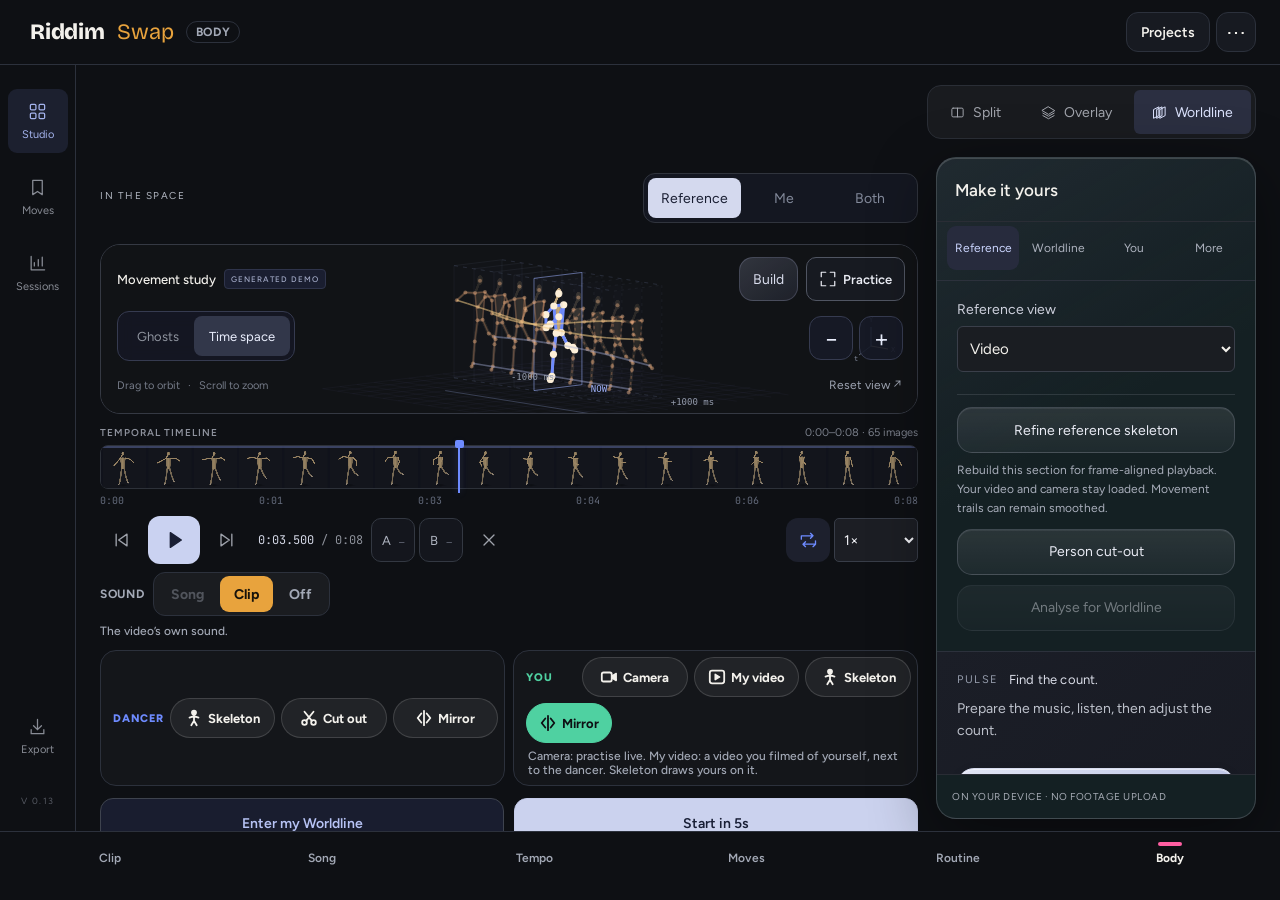
==== commit 60260756: "Crop box moved to another dancer: jump there and start afresh, no waiting - A box whose earlier box " ====
--- a/mirrorview/index.html
+++ b/mirrorview/index.html
@@ -2,7 +2,7 @@
 
 <html lang="en">
 <head>
-<script>window.RS_BUILD='rs-dcc51fe8d8'</script>
+<script>window.RS_BUILD='rs-d81f24b25a'</script>
 <meta charset="utf-8"/><meta content="width=device-width,initial-scale=1,viewport-fit=cover" name="viewport"/>
 <meta content="#0b0e0d" name="theme-color"/><meta content="MirrorView — see movement through time. A local-first movement practice studio." name="description"/>
 <title>Riddim Swap · Body</title>
@@ -785,11 +785,21 @@
   function modelName(){if(root.RB_MODEL&&/^(lite|full|heavy|rtm)$/.test(root.RB_MODEL))return root.RB_MODEL;let q=null;try{q=localStorage.getItem('rs-track-q')}catch(e){}return q==='fast'?'full':q==='accurate'?'heavy':rtmURL()?'rtm':'heavy'}   /* RTMPose is the default (29 Oct: judged the better skeleton on real clips) */
   const rtmURL=()=>root.RB_RTM_URL||CFG.rtmURL;
   /* Crop: a box (0-1 of the frame) around the dancer you want, which can change over time (boxes at moments, moving
-     smoothly between them). crop = {keys:[{t,x,y,w,h}]}; before the first box and after the last it stays put. */
+     smoothly between them). crop = {keys:[{t,x,y,w,h,sw}]}; before the first box and after the last it stays put.
+     sw: this box is on a different dancer from the box before it (found when tracking): the box doesn't slide across
+     to it (sliding through the gap between two dancers left nobody in the box), it stays on the first dancer and jumps
+     at this box's time, and tracking starts afresh there, like a cut. */
   function cropBox(crop,t){const K=crop&&crop.keys;if(!K||!K.length)return null;
     let b;if(t<=K[0].t)b=K[0];else if(t>=K[K.length-1].t)b=K[K.length-1];
-    else{let i=0;while(i<K.length-2&&K[i+1].t<=t)i++;const a=K[i],c=K[i+1],u=(t-a.t)/((c.t-a.t)||1),L=(p,q)=>p+(q-p)*u;b={x:L(a.x,c.x),y:L(a.y,c.y),w:L(a.w,c.w),h:L(a.h,c.h)}}
+    else{let i=0;while(i<K.length-2&&K[i+1].t<=t)i++;const a=K[i],c=K[i+1],u=(t-a.t)/((c.t-a.t)||1),L=(p,q)=>p+(q-p)*u;b=c.sw?a:{x:L(a.x,c.x),y:L(a.y,c.y),w:L(a.w,c.w),h:L(a.h,c.h)}}
     const x=Math.max(0,Math.min(0.98,b.x)),y=Math.max(0,Math.min(0.98,b.y));return {x,y,w:Math.max(0.02,Math.min(1-x,b.w)),h:Math.max(0.02,Math.min(1-y,b.h))}}
+  /* which stretch between dancer switches t is in (0 before the first switch) */
+  function cropSeg(crop,t){const K=crop&&crop.keys;if(!K)return 0;let s=0;for(let i=1;i<K.length;i++)if(K[i].sw&&K[i].t<=t+1e-6)s++;return s}
+  /* is a point (0-1 of the frame) inside the box (with a margin) */
+  const inBoxXY=(x,y,b,m)=>{m=m||0;return x>=b.x-m&&x<=b.x+b.w+m&&y>=b.y-m&&y<=b.y+b.h+m};
+  const hipXY=P=>[(P[23][0]+P[24][0])/2,(P[23][1]+P[24][1])/2];
+  /* how much two boxes overlap (intersection over union) */
+  const boxIoU=(a,b)=>{const ix=Math.max(0,Math.min(a.x+a.w,b.x+b.w)-Math.max(a.x,b.x)),iy=Math.max(0,Math.min(a.y+a.h,b.y+b.h)-Math.max(a.y,b.y)),i=ix*iy;return i/((a.w*a.h+b.w*b.h-i)||1)};
   /* the box is drawn from the video at full resolution into a picture the same size as the whole frame's (the pose
      tracker stops for good if the picture's size changes between frames), fitted inside it with black around it;
      map / inv convert between that picture (0-1) and the whole frame (0-1) */
@@ -905,6 +915,9 @@
         order=[];for(let k=anchor;k<want.length;k++)order.push(k);for(let k=anchor-1;k>=0;k--)order.push(k)}
       const slot=new Array(want.length).fill(null); let ms=0, n=0, done=0, multi=0;
       let prev=null, lost=0, pickPose=null, clockMiss=0, clockHits=0, switches=0; const FS={fps:0,lost:0,chal:0};
+      /* the crop box (a copy: which boxes switch dancer is worked out below) */
+      const crop=opt.crop&&opt.crop.keys&&opt.crop.keys.length?{keys:opt.crop.keys.map(q=>({t:+q.t,x:+q.x,y:+q.y,w:+q.w,h:+q.h})).sort((a,b)=>a.t-b.t)}:null;
+      let lastSeg=null, cropSwitches=0;
       /* stuck-picture guard: a tiny copy of each frame; if the picture hasn't changed although we moved to a new frame, the
          video is stuck: wait and ask again, then wake it with a short play; if it still won't move, leave a gap (no pose)
          rather than tracking the old picture again */
@@ -973,15 +986,40 @@
       let mask=null; const withMask=final?masks.filter(Boolean).length:0;
       if(withMask){const md=new Uint8Array(rows.length*mw*mh);masks.forEach((m,i)=>{if(m)md.set(m,i*mw*mh)});mask={w:mw,h:mh,n:rows.length,data:md,frames:withMask}}
       return {v:2,cleanV:2,cuts:cutTimes,ext,model:rt.model==='rtm'?'rtmpose-wholebody + pose_landmarker_full 0.10.18':'pose_landmarker_'+(rt.model||'full')+' 0.10.18',w:W,h:H,fps,n:rows.length,data:C.data,world:C.world,hips:hipSeries(C.data,C.world,rows.length,asp),
-        clean:C.report,multi,switches,mask,seen,missed:Math.max(0,want.length-rows.length),stale,kicks,reloads,rtmMs:rt.rtm&&rt.rtm.n?rt.rtm.ms/rt.rtm.n:undefined,rtmEp:rt.rtm?rt.rtm.ep:undefined,rtmErrors:rt.rtm?rt.rtm.errors||0:undefined,msPerFrame:n?ms/n:0,delegate:rt.delegate,start,end,pick:opt.pick||null,resumed,revived,partial:!final};
+        clean:C.report,multi,switches,cropSw:crop?crop.keys.map(q=>!!q.sw):null,cropSwitches,mask,seen,missed:Math.max(0,want.length-rows.length),stale,kicks,reloads,rtmMs:rt.rtm&&rt.rtm.n?rt.rtm.ms/rt.rtm.n:undefined,rtmEp:rt.rtm?rt.rtm.ep:undefined,rtmErrors:rt.rtm?rt.rtm.errors||0:undefined,msPerFrame:n?ms/n:0,delegate:rt.delegate,start,end,pick:opt.pick||null,resumed,revived,partial:!final};
       };
       let lastPartial=R?-1e9:performance.now();   /* carrying on: show what was kept straight away */
       FS.fps=fps;
+      /* crop boxes on different dancers: at each box's time, who is in it, and who is in the box before it (held where it
+         was). Two different people: you moved the box to another dancer, so the box jumps there (it doesn't slide through
+         the gap) and tracking starts afresh, like a cut. Nobody in one of them, or the same person: the box follows them. */
+      if(crop&&crop.keys.length>1){
+        const peopleIn=async(t,b0)=>{const b=cropBox({keys:[b0]},0);const mt=await seekTo(t);if(mt===undefined)return [];
+          const CD=cropDraw(v,b,W,H,cv.width,cv.height);let out=[];
+          rt.task.detect(CD.cv,r=>{out=(r.landmarks||[]).map(pts=>({pts:pts.map(q=>{const [X,Y]=CD.map(q.x,q.y);return [X,Y,q.visibility??0]})}));(r.segmentationMasks||[]).forEach(m=>{if(m&&m.close)try{m.close()}catch(e){}})});
+          return out.filter(c=>{const [x,y]=hipXY(c.pts);return inBoxXY(x,y,b,0.02)})};
+        for(let i=1;i<crop.keys.length;i++){const a=crop.keys[i-1],c=crop.keys[i];c.sw=false;
+          if(c.t<start||c.t>end||boxIoU(a,c)>0.5)continue;
+          /* who is in the box before it (held where it was) at this box's time: found within ±0.5 s (this tracker misses
+             fast, dark-clad dancers in some frames) */
+          let op=null,at=c.t;
+          for(const df of [0,2,-2,5,-5,9,-9,14,-14]){const t=Math.max(start,Math.min(end-0.5/fps,c.t+df/fps));const P=await peopleIn(t,a);
+            if(root.RB_PLANDBG)root.RB_PLANDBG.push(['old',+t.toFixed(3),P.length]);if(P.length){op=frontmost(P,asp,a);at=t;break}}
+          if(!op)continue;   /* nobody there: the dancer has moved on, the box follows them */
+          /* they're still there and not in the new box: the new box is on someone else (or nobody) */
+          const [hx,hy]=hipXY(op.pts),nb=cropBox({keys:[c]},0);
+          if(!inBoxXY(hx,hy,nb,0.02)){c.sw=true;continue}
+          /* in both: someone else in the new box (further from its middle than the one you were following)? */
+          const P=await peopleIn(at,c),np=P.length?frontmost(P,asp,c):null;
+          if(np){const g1=geom(np.pts,asp),g2=geom(op.pts,asp);c.sw=Math.hypot(g1.hp[0]-g2.hp[0],g1.hp[1]-g2.hp[1])>0.6*Math.max(g1.T,g2.T)}}
+        if(root.RB_CROPPLAN)root.RB_CROPPLAN.push(crop.keys.map(q=>!!q.sw))}
       let pending=null;   /* the next frame's seek, started while the tracker works on this one */
       for(let oi=0;oi<order.length;oi++){const k=order[oi];
         if(dead())throw Object.assign(new Error('Tracking was stopped'),{name:'AbortError'});
         if(opt.signal&&opt.signal.aborted){await saveNow();throw Object.assign(new Error('Tracking was stopped'),{name:'AbortError'})}
-        if(k===anchor-1){prev=pickPose?{...pickPose,vel:pickPose.vel?[-pickPose.vel[0],-pickPose.vel[1]]:null}:null;lost=0;crossed=false;FS.chal=0}   /* going backwards: start again from the tap */
+        if(k===anchor-1){prev=pickPose?{...pickPose,vel:pickPose.vel?[-pickPose.vel[0],-pickPose.vel[1]]:null}:null;lost=0;crossed=false;FS.chal=0;lastSeg=crop?cropSeg(crop,want[anchor]):null}   /* going backwards: start again from the tap */
+        /* the crop box jumped to another dancer: start afresh, like a cut (a dancer you chose counts only before it) */
+        if(crop){const sg=cropSeg(crop,want[k]);if(lastSeg!=null&&sg!==lastSeg){prev=null;lost=0;crossed=true;FS.chal=0;FS.others=null;cutAt.add(k<anchor?k+1:k);cropSwitches++}lastSeg=sg}
         if(isDone(k)){if(slot[k]){if(slot[k].pick){prev=slot[k].pick;lost=0}else lost++}continue}   /* finished in an earlier run */
         /* the app is in the background: iPhone stops the video and the tracker, so keep what's done and wait to come back */
         if(document.hidden){await saveNow();pending=null;await new Promise(r=>{const f=()=>{if(!document.hidden){document.removeEventListener('visibilitychange',f);r()}};document.addEventListener('visibilitychange',f)});await new Promise(r=>setTimeout(r,400));seekFails=Math.max(seekFails,2)}
@@ -1005,7 +1043,7 @@
         else if(mt!=null){clockMiss=0;clockHits++}
         let P1=performance.now();cx.drawImage(v,0,0,cv.width,cv.height);
         /* your crop box at this moment: the tracker looks only inside it, read from the video at full resolution */
-        const cb=cropBox(opt.crop,want[k]);
+        const cb=cropBox(crop,want[k]);FS.box=cb;
         let sig=sigOf();
         if(same(sig,lastSig)&&!(mt!=null&&hasRVFC)){
           /* the frame clock didn't confirm a new frame and the picture is unchanged: probably stuck */
@@ -1098,21 +1136,27 @@
   }
   /* how much someone stands out as the dancer: size (nearer the camera is bigger), how clearly the body is seen, and a
      little for being central */
-  function promOf(c,asp){const g=geom(c.pts,asp),vis=(c.pts[11][2]+c.pts[12][2]+c.pts[23][2]+c.pts[24][2])/4,centre=1-Math.min(1,Math.abs(g.hp[0]-0.5)*1.2);return g.T*vis*(0.8+0.2*centre)}
-  function frontmost(cands,asp){let b=null,bs=-1;for(const c of cands){const p=promOf(c,asp);if(p>bs){bs=p;b=c}}return b}
+  /* (with a crop box: central in the box, not in the frame) */
+  function promOf(c,asp,box){const g=geom(c.pts,asp),vis=(c.pts[11][2]+c.pts[12][2]+c.pts[23][2]+c.pts[24][2])/4,centre=1-Math.min(1,box?Math.abs(g.hp[0]-(box.x+box.w/2))/box.w*1.2:Math.abs(g.hp[0]-0.5)*1.2);return g.T*vis*(0.8+0.2*centre)}
+  function frontmost(cands,asp,box){let b=null,bs=-1;for(const c of cands){const p=promOf(c,asp,box);if(p>bs){bs=p;b=c}}return b}
   /* one frame's decision. F carries {fps, lost, chal (frames someone further forward has stood out), sticky, pick}.
      Returns {ch, sw}: sw = now following someone else (the skeleton must not blend the two) */
   function follow(cands,prev,F,asp){
     const FC=CFG.follow,fr=s=>Math.max(1,Math.round(s*(F.fps||30))),lostMax=fr(FC.lostMax);
     if(F.pick){F.chal=0;return {ch:choose(cands,prev,F.pick,asp,F.lost,F.sticky,lostMax),sw:false}}
+    /* with a crop box, the box is what you asked for: a dancer last seen outside the box isn't waited for (not even one
+       you chose); whoever is in the box is followed at once (12 Nov: the box moved to another dancer and tracking waited
+       for the first dancer to come into it) */
+    if(F.box&&prev){const [hx,hy]=hipXY(prev.pts);if(!inBoxXY(hx,hy,F.box,0.03)){F.chal=0;F.others=null;
+      if(!cands.length)return {ch:null,sw:false};return {ch:frontmost(cands,asp,F.box),sw:true}}}
     if(prev&&(F.lost<lostMax||F.sticky)){
       const m=choose(cands,prev,null,asp,F.lost,F.sticky,lostMax);
       if(F.sticky)return {ch:m,sw:false};
       if(m){
         F.others=cands.filter(c=>c!==m).map(c=>{const g=geom(c.pts,asp);return [g.hp[0],g.hp[1],g.T]});{const g=geom(m.pts,asp);F.others.at=[g.hp[0],g.hp[1],g.T]}
         /* someone clearly further forward (not just their own body found twice) for a while takes over */
-        const gm=geom(m.pts,asp),pm=promOf(m,asp);let o=null,po=0;
-        for(const c of cands){if(c===m)continue;const g=geom(c.pts,asp);if(Math.hypot(g.hp[0]-gm.hp[0],g.hp[1]-gm.hp[1])<0.5*gm.T)continue;const p=promOf(c,asp);if(p>po){po=p;o=c}}
+        const gm=geom(m.pts,asp),pm=promOf(m,asp,F.box);let o=null,po=0;
+        for(const c of cands){if(c===m)continue;const g=geom(c.pts,asp);if(Math.hypot(g.hp[0]-gm.hp[0],g.hp[1]-gm.hp[1])<0.5*gm.T)continue;const p=promOf(c,asp,F.box);if(p>po){po=p;o=c}}
         /* (the count is in time: frames where they weren't found count too, unless they're gone for longer than hold) */
         if(o&&po>FC.front*pm){F.chalMiss=0;if(++F.chal>=fr(FC.hold)){F.chal=0;return {ch:o,sw:true}}}
         else if(o)F.chal=0;else if(F.chal&&(F.chalMiss=(F.chalMiss||0)+1)<=fr(FC.hold))F.chal++;else F.chal=0;
@@ -1121,18 +1165,19 @@
       /* the followed dancer has gone (left the shot, or a cut that wasn't spotted): if someone else is dancing, follow them;
          at once if they're clearly further forward than the dancer was */
       if(!cands.length)return {ch:null,sw:false};
-      const b=frontmost(cands,asp),gb=geom(b.pts,asp);
-      /* the one who was next to the dancer when they went is most likely just passing in front of them: wait for the dancer */
-      const near=(F.others||[]).some(o=>Math.hypot(gb.hp[0]-o[0],gb.hp[1]-o[1])<Math.min(2,0.6+0.1*F.lost)*o[2]);
+      const b=frontmost(cands,asp,F.box),gb=geom(b.pts,asp);
+      /* the one who was next to the dancer when they went is most likely just passing in front of them: wait for the dancer
+         (with a crop box, only people who were inside the box as it is now count) */
+      const near=(F.others||[]).filter(o=>!F.box||inBoxXY(o[0],o[1]/asp,F.box,0.03)).some(o=>Math.hypot(gb.hp[0]-o[0],gb.hp[1]-o[1])<Math.min(2,0.6+0.1*F.lost)*o[2]);
       if(near&&Math.hypot(gb.hp[0]-F.others.at[0],gb.hp[1]-F.others.at[1])<FC.hide*F.others.at[2])return {ch:null,sw:false};
       /* someone who was already dancing alongside only takes over if they're clearly further forward, or the dancer stays gone a little longer
          (a dancer missed for a moment comes back; one who left doesn't);
          new people (a cut that wasn't spotted) take over quickly */
-      const further=promOf(b,asp)>FC.front*promOf(prev,asp);
+      const further=promOf(b,asp,F.box)>FC.front*promOf(prev,asp,F.box);
       if(near&&!further&&F.lost+1<fr(FC.alongside))return {ch:null,sw:false};
       if(F.lost+1<fr(FC.lostSwitch)&&!further)return {ch:null,sw:false};
       return {ch:b,sw:true}}
-    F.chal=0;return {ch:frontmost(cands,asp),sw:false};
+    F.chal=0;return {ch:frontmost(cands,asp,F.box),sw:false};
   }
   function choose(cands,prev,pick,asp,lost,sticky,lostMax){
     if(!cands.length)return null;lostMax=lostMax||45;
@@ -1645,7 +1690,7 @@
     let mask=null;if(B.mask&&B.mask.data&&B.mask.w){const mw=B.mask.w,mh=B.mask.h,md=new Uint8Array(n*mw*mh);let fr=0;rows.forEach((r,k)=>{if(r.i<B.mask.n){const src=B.mask.data.subarray(r.i*mw*mh,(r.i+1)*mw*mh);md.set(src,k*mw*mh);if(src.some(x=>x))fr++}});mask={w:mw,h:mh,n,data:md,frames:fr}}
     const out={...B,n,data,world:per(B.world,WS),hips:per(B.hips,HS),ext:per(B.ext,EXTN*3),mask,cuts:cuts||B.cuts||[],edited:(B.edited||0)+1};
     delete out._room;delete out._up;return out}
-  root.RB={cropBox,reset,resetCount:()=>resets,remapTrack,CFG,follow,promOf,rtmPrefetch,rtmCached,rtmStatus,CLEAN0,CLEAN_OLD,extAt,EXTI,modelName,load,track,coverage,poseAt,framesOf,draw,drawPelvis,drawMeter,learnLooks,containRect,toMirrorView,cutout,cutDancer,live,hasCutout,maskUsable,maskIndex,maskCanvas,partMask,STRIDE,N,WJ,WS,HS,choose,clean,hipSeries,hipsAt,upgrade};
+  root.RB={cropBox,cropSeg,reset,resetCount:()=>resets,remapTrack,CFG,follow,promOf,rtmPrefetch,rtmCached,rtmStatus,CLEAN0,CLEAN_OLD,extAt,EXTI,modelName,load,track,coverage,poseAt,framesOf,draw,drawPelvis,drawMeter,learnLooks,containRect,toMirrorView,cutout,cutDancer,live,hasCutout,maskUsable,maskIndex,maskCanvas,partMask,STRIDE,N,WJ,WS,HS,choose,clean,hipSeries,hipsAt,upgrade};
 })(typeof window!=='undefined'?window:globalThis);
 /*BODY-END*/
 
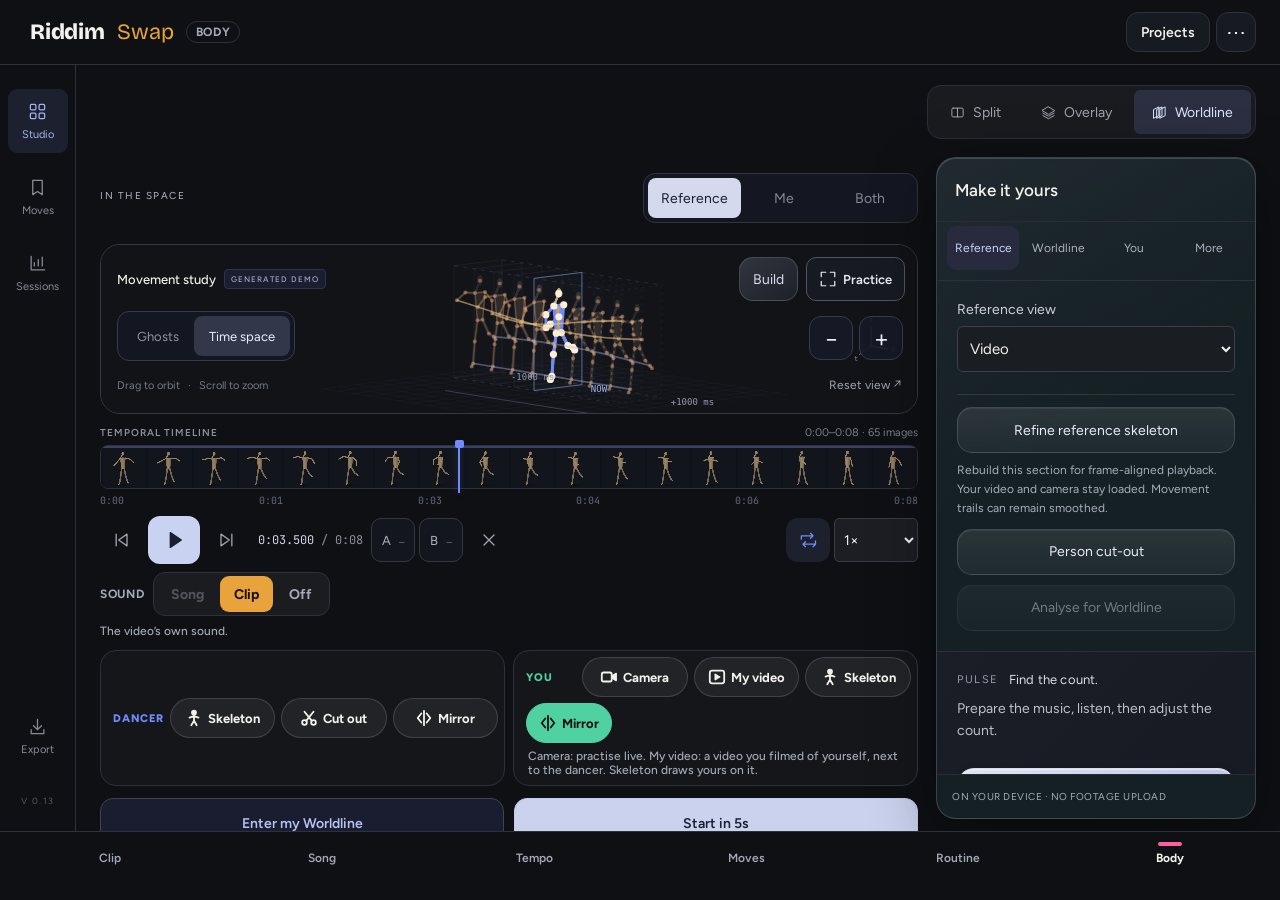
==== commit 5b8aebca: "Routine editing: a speed graph per move, cut a moment, a tidier editor - Pick a move → Speed graph: " ====
--- a/mirrorview/index.html
+++ b/mirrorview/index.html
@@ -2,7 +2,7 @@
 
 <html lang="en">
 <head>
-<script>window.RS_BUILD='rs-d81f24b25a'</script>
+<script>window.RS_BUILD='rs-b3014279a2'</script>
 <meta charset="utf-8"/><meta content="width=device-width,initial-scale=1,viewport-fit=cover" name="viewport"/>
 <meta content="#0b0e0d" name="theme-color"/><meta content="MirrorView — see movement through time. A local-first movement practice studio." name="description"/>
 <title>Riddim Swap · Body</title>
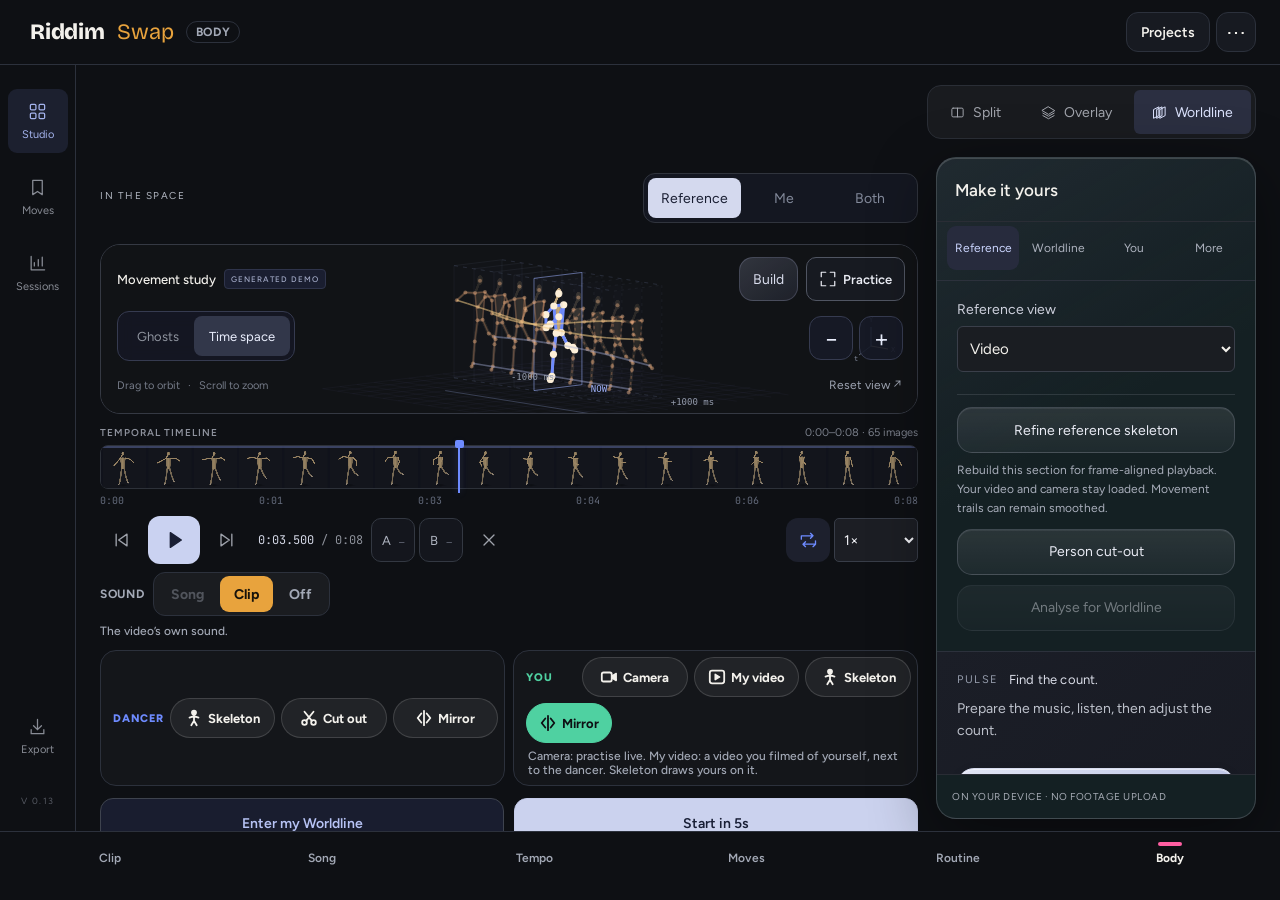
==== commit bd85ed69: "Move cards: the moves as bold figures with arrows, one per beat - A card is the tracked pose at a mo" ====
--- a/mirrorview/index.html
+++ b/mirrorview/index.html
@@ -2,7 +2,7 @@
 
 <html lang="en">
 <head>
-<script>window.RS_BUILD='rs-b3014279a2'</script>
+<script>window.RS_BUILD='rs-85aff5f402'</script>
 <meta charset="utf-8"/><meta content="width=device-width,initial-scale=1,viewport-fit=cover" name="viewport"/>
 <meta content="#0b0e0d" name="theme-color"/><meta content="MirrorView — see movement through time. A local-first movement practice studio." name="description"/>
 <title>Riddim Swap · Body</title>
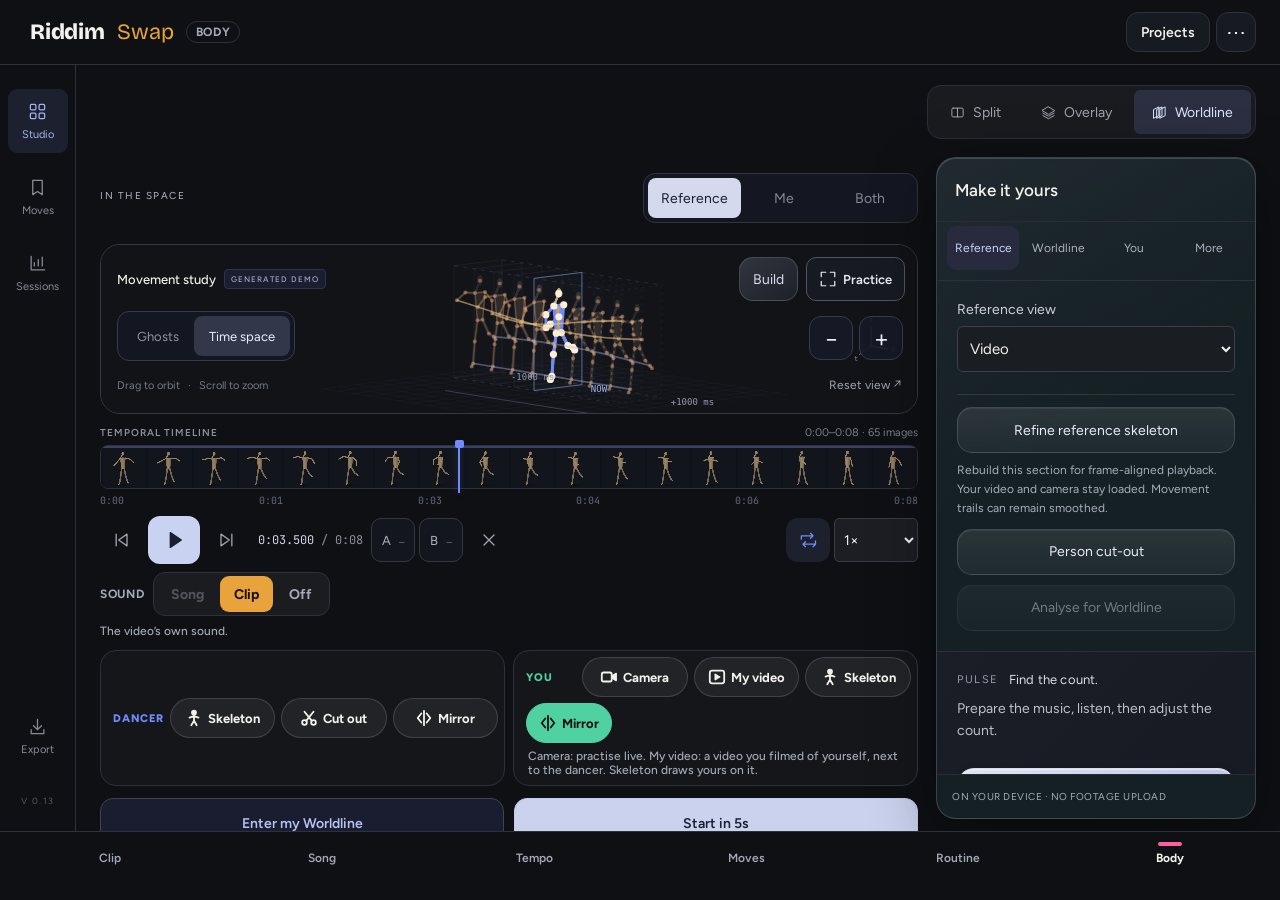
==== commit 77e20418: "Move cards: beats from the clip's sound, held poses, body-relative arrows, cards with the video - No" ====
--- a/mirrorview/index.html
+++ b/mirrorview/index.html
@@ -2,7 +2,7 @@
 
 <html lang="en">
 <head>
-<script>window.RS_BUILD='rs-85aff5f402'</script>
+<script>window.RS_BUILD='rs-1f0d4ba91c'</script>
 <meta charset="utf-8"/><meta content="width=device-width,initial-scale=1,viewport-fit=cover" name="viewport"/>
 <meta content="#0b0e0d" name="theme-color"/><meta content="MirrorView — see movement through time. A local-first movement practice studio." name="description"/>
 <title>Riddim Swap · Body</title>
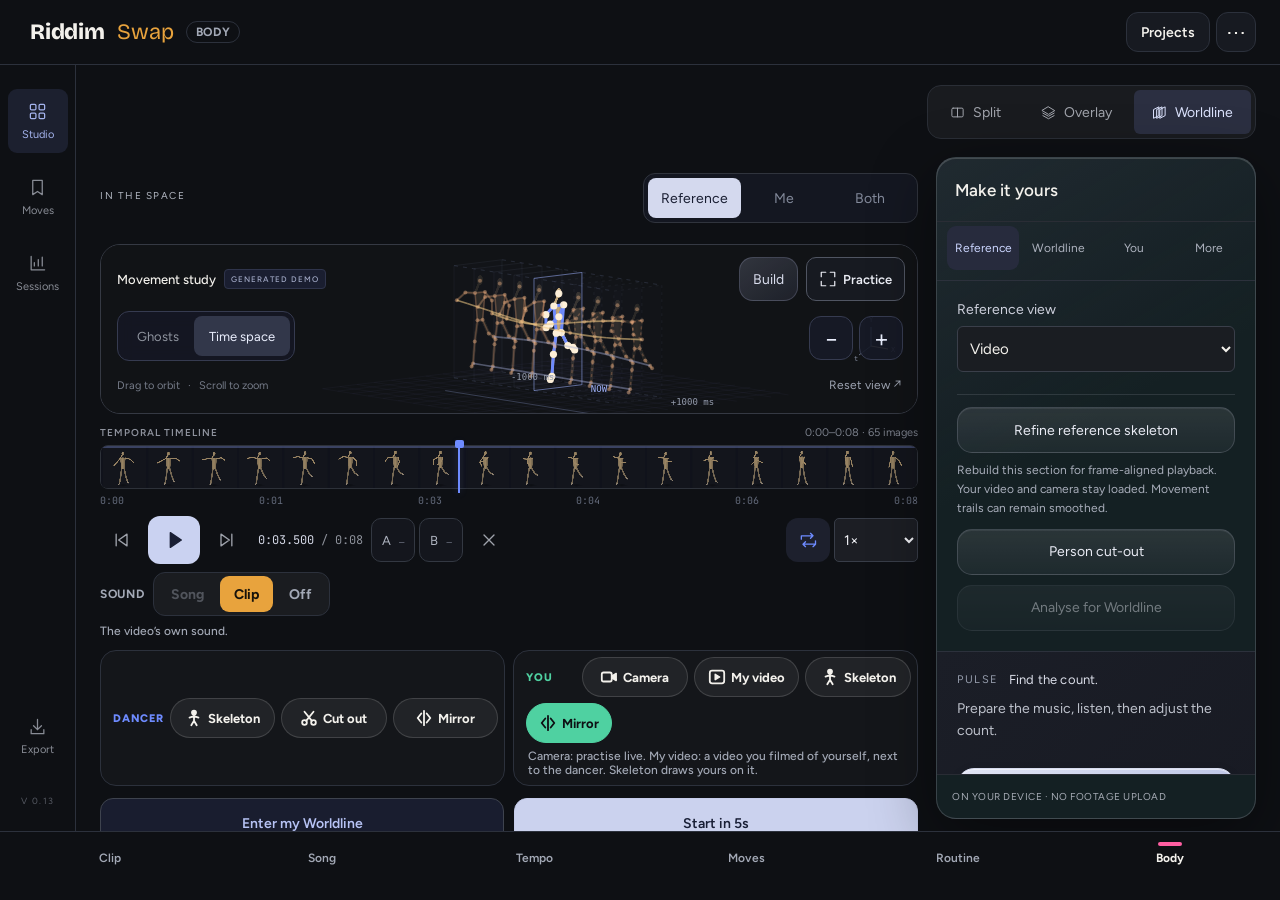
==== commit ec51fad8: "Card lane under the video; read the clip's sound on iPhone via its AAC track - Lane under the video " ====
--- a/mirrorview/index.html
+++ b/mirrorview/index.html
@@ -2,7 +2,7 @@
 
 <html lang="en">
 <head>
-<script>window.RS_BUILD='rs-1f0d4ba91c'</script>
+<script>window.RS_BUILD='rs-d3645a801c'</script>
 <meta charset="utf-8"/><meta content="width=device-width,initial-scale=1,viewport-fit=cover" name="viewport"/>
 <meta content="#0b0e0d" name="theme-color"/><meta content="MirrorView — see movement through time. A local-first movement practice studio." name="description"/>
 <title>Riddim Swap · Body</title>
